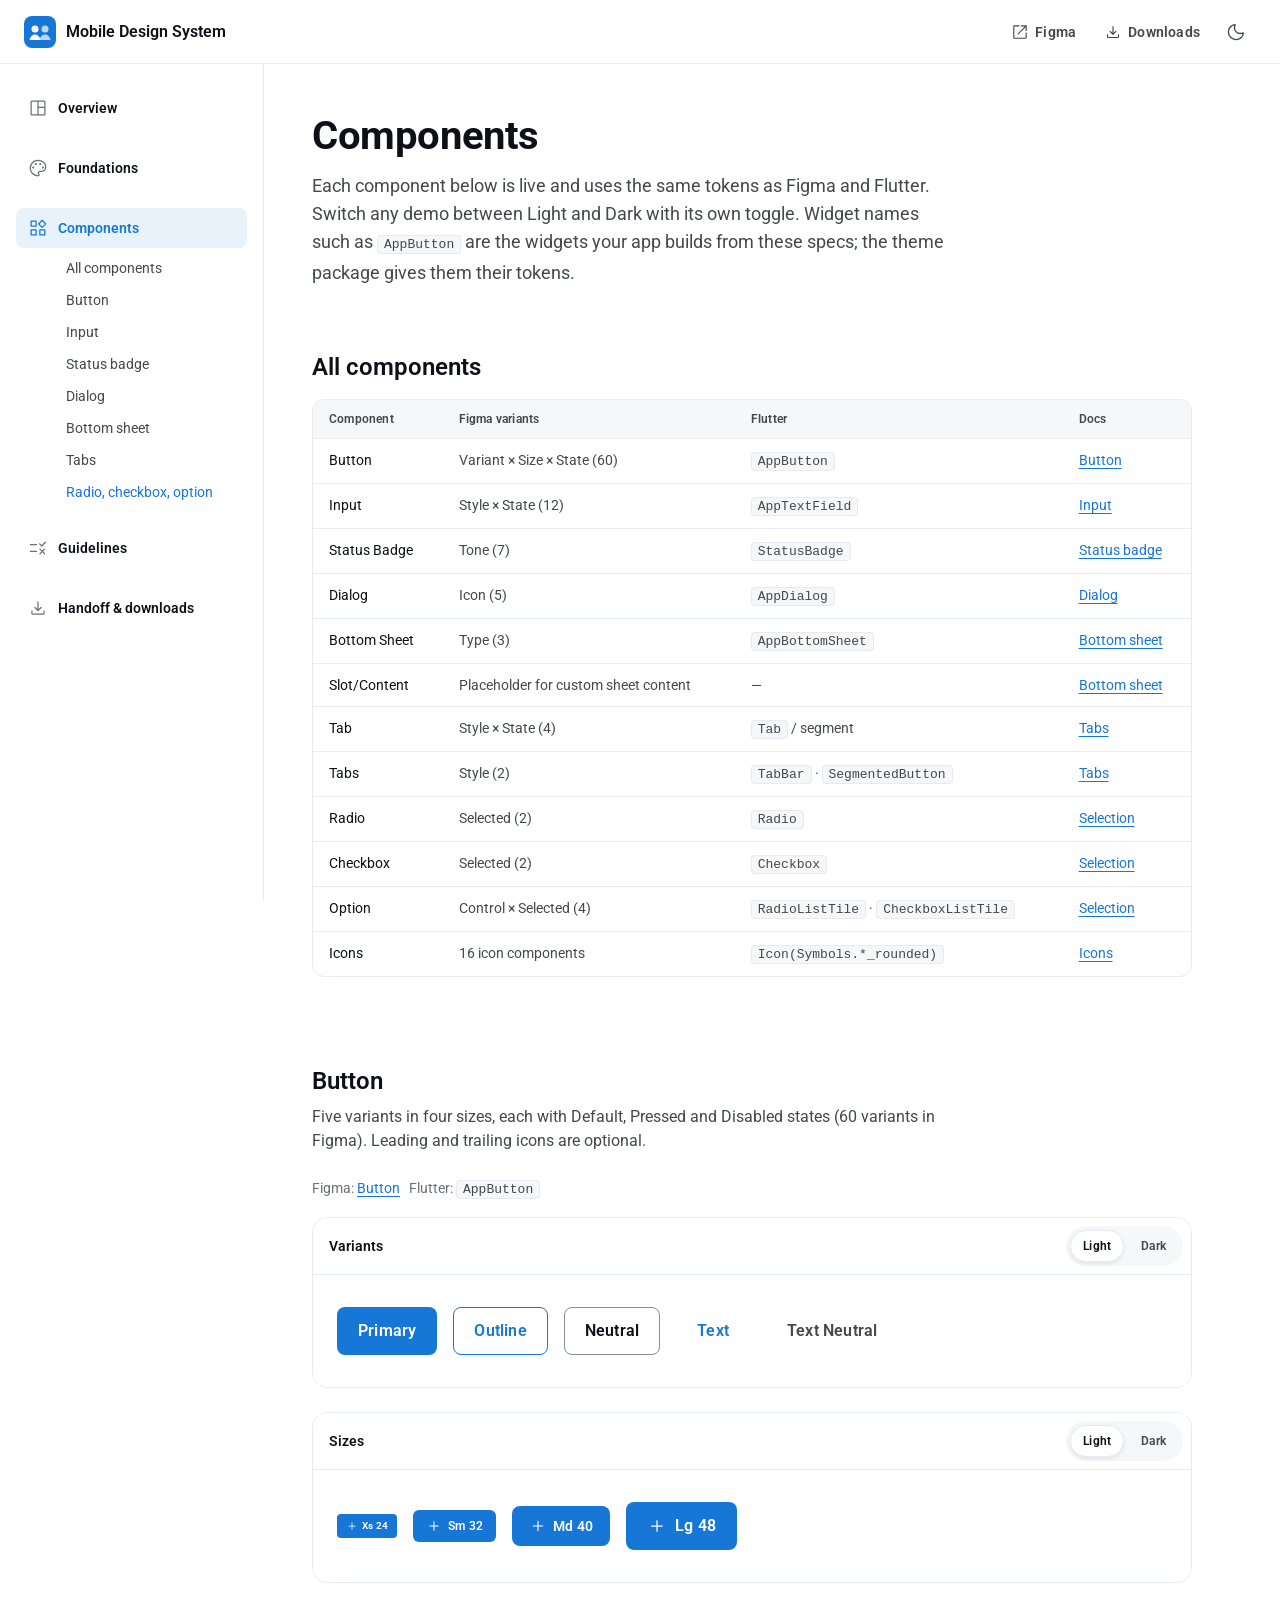
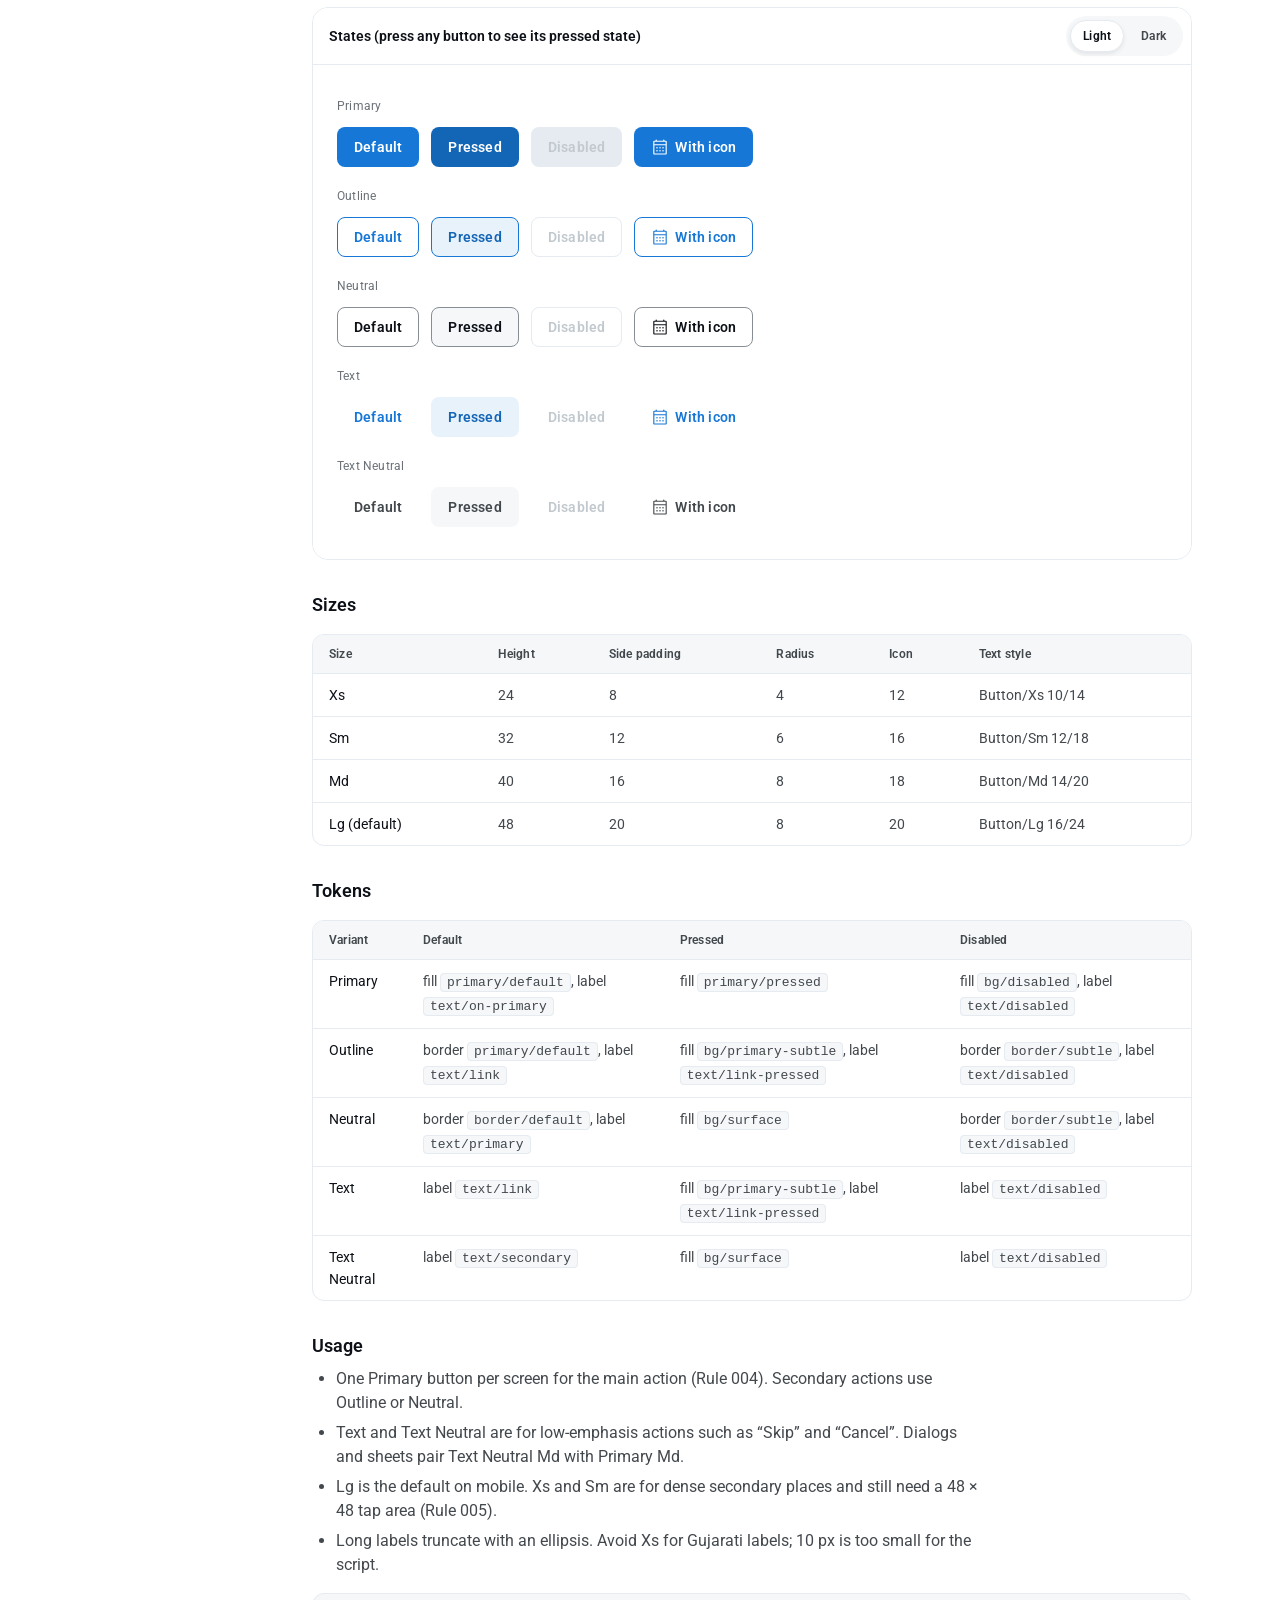
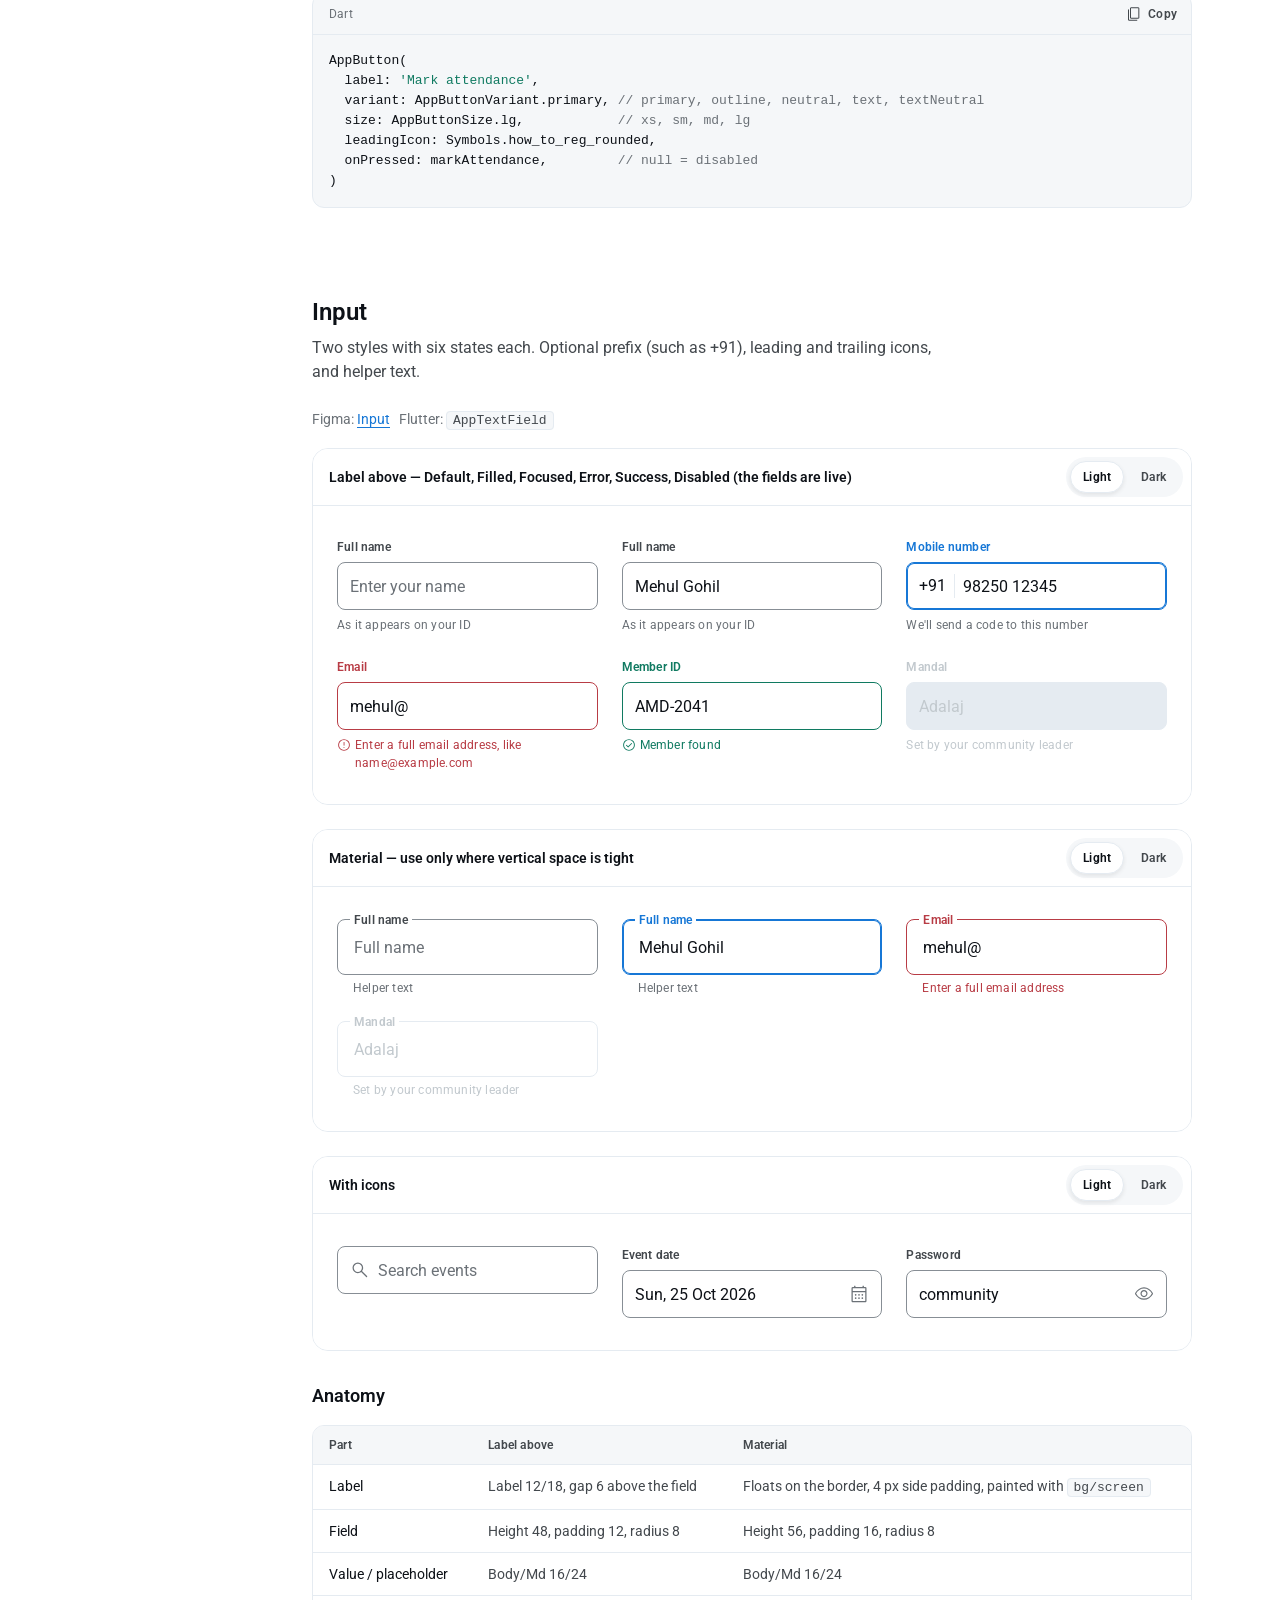
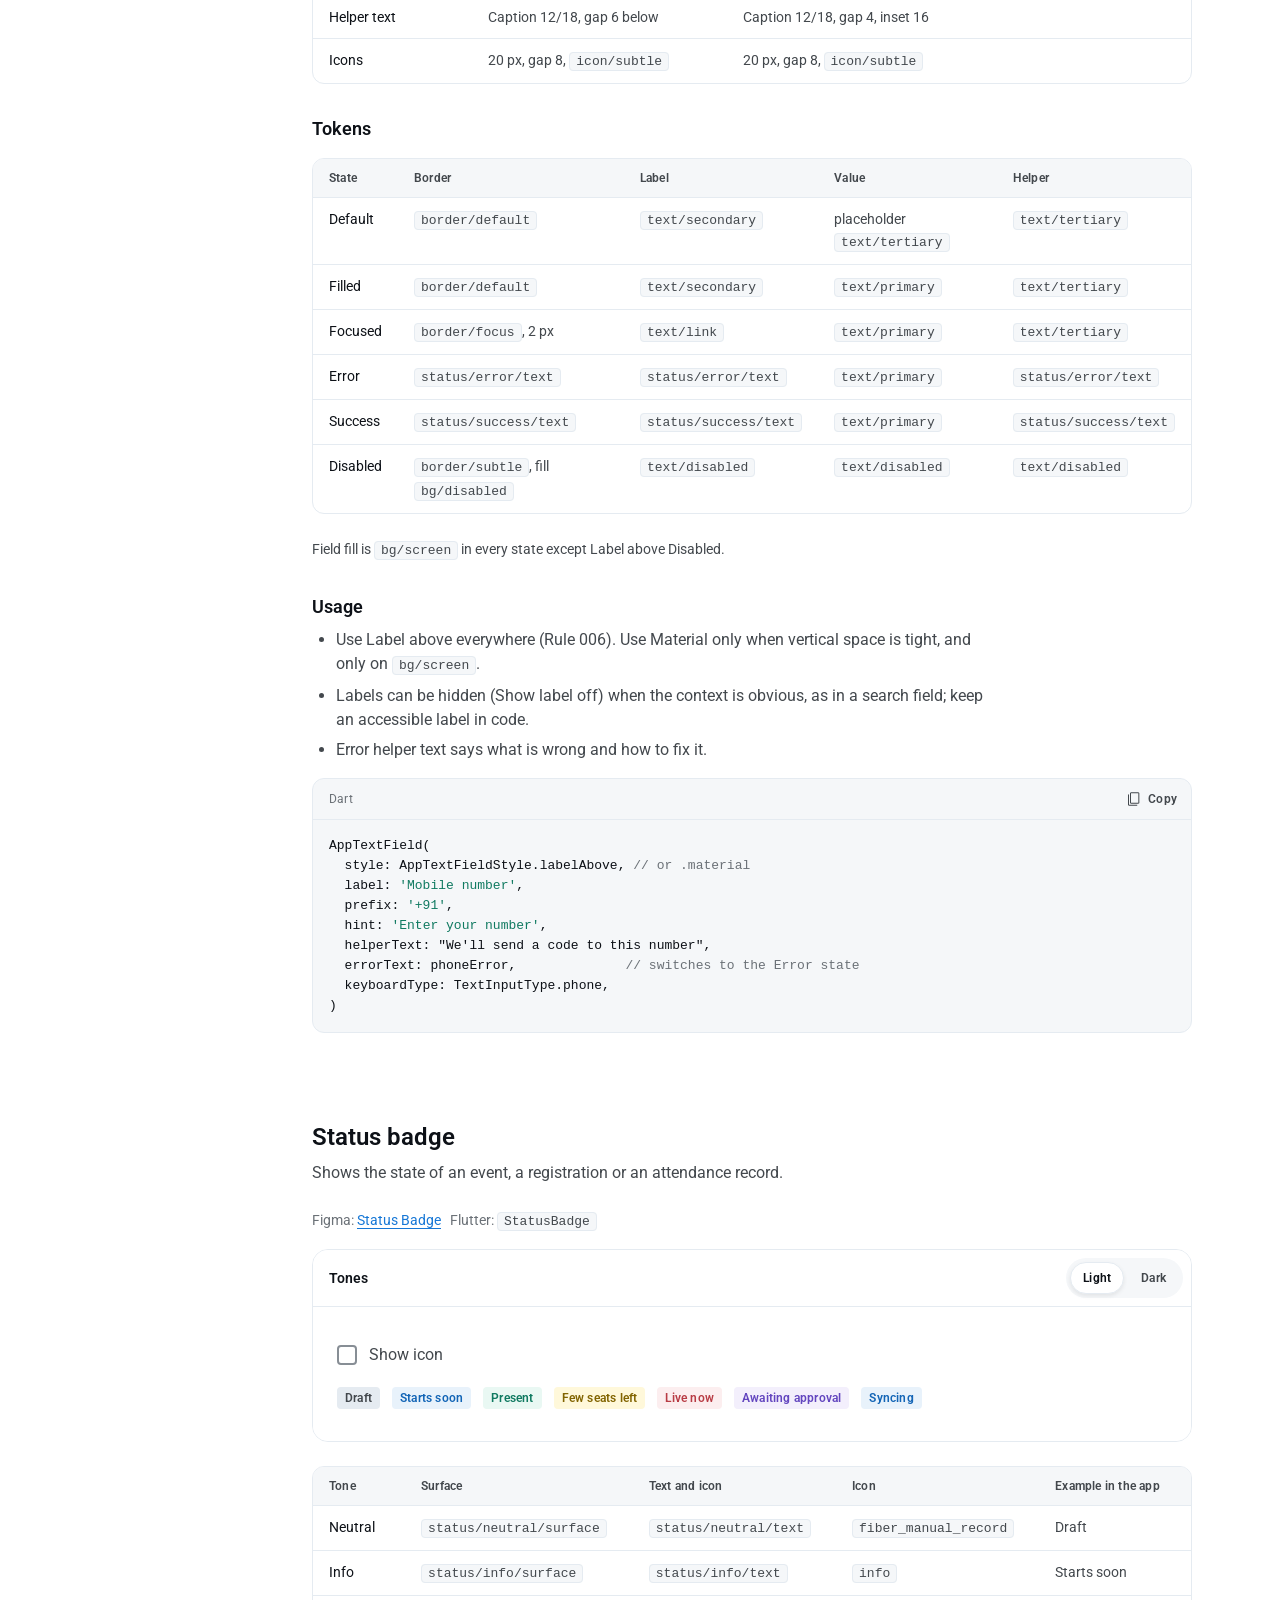
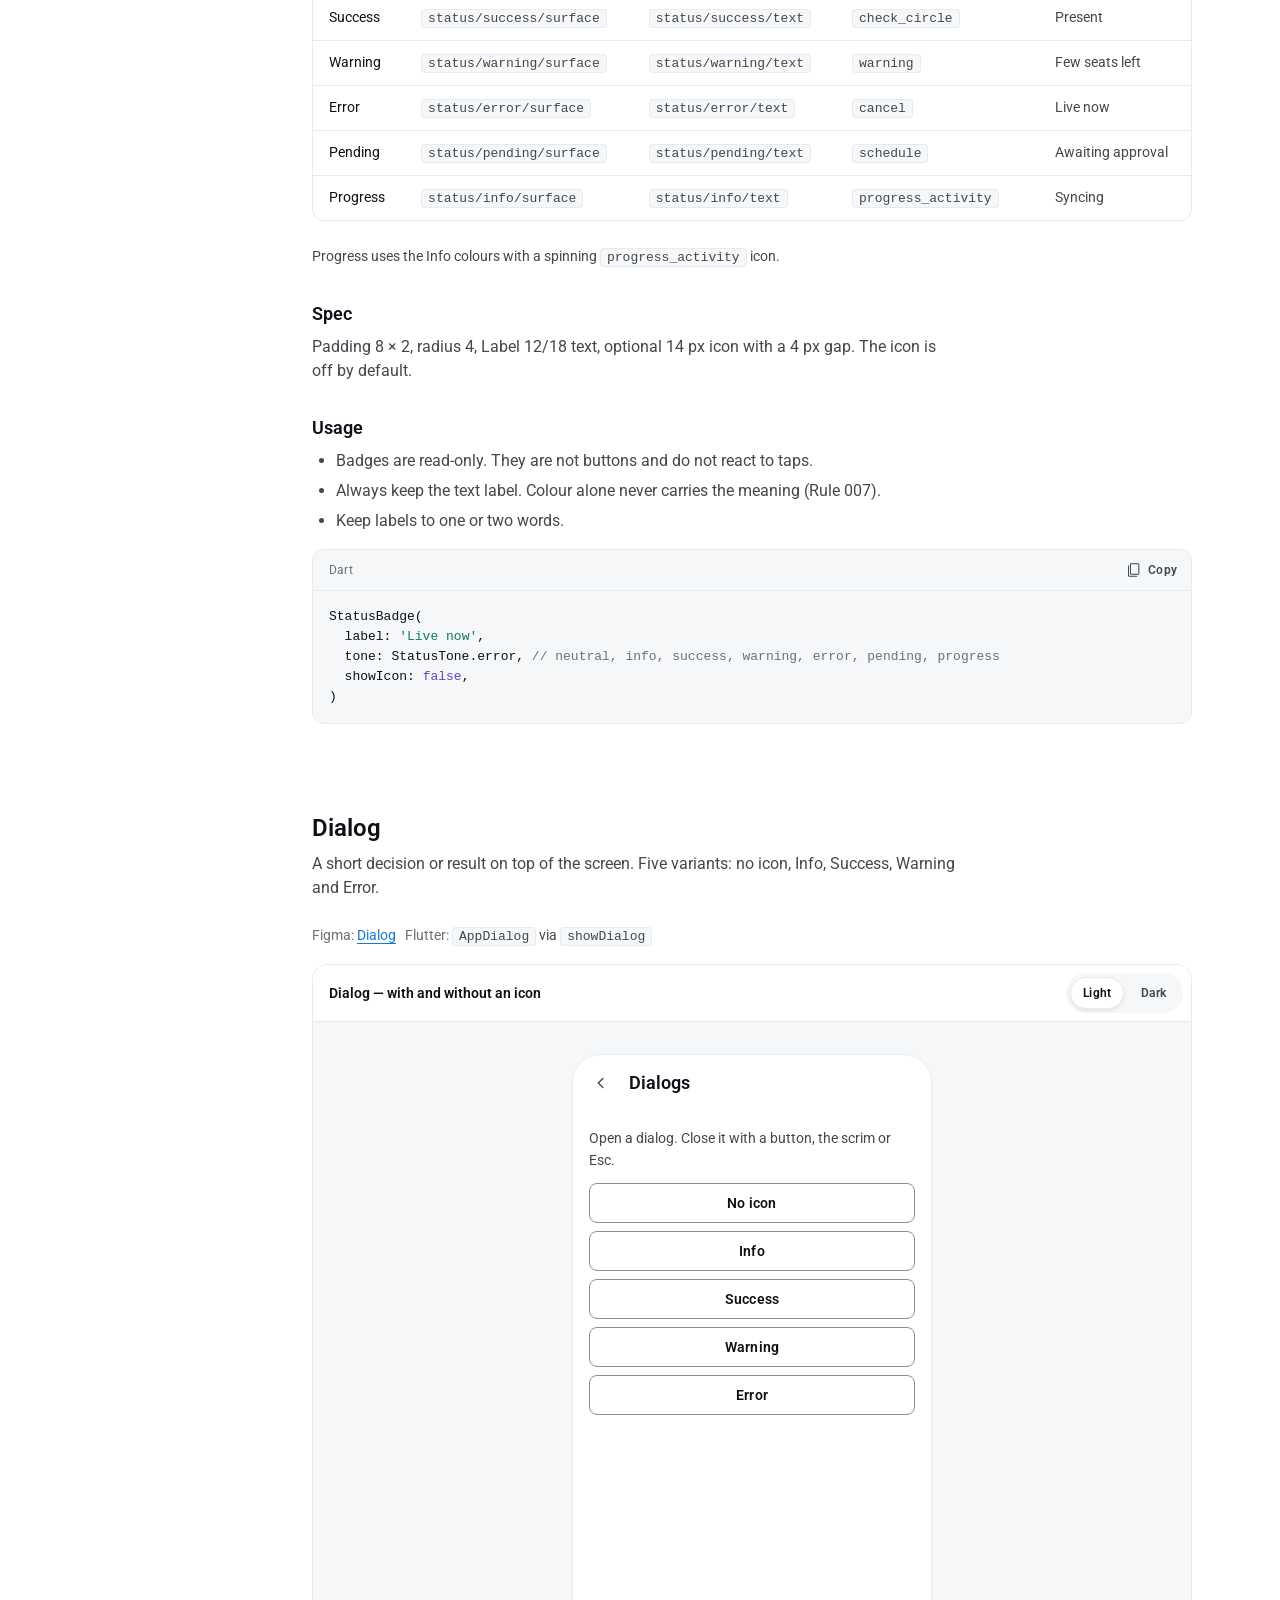
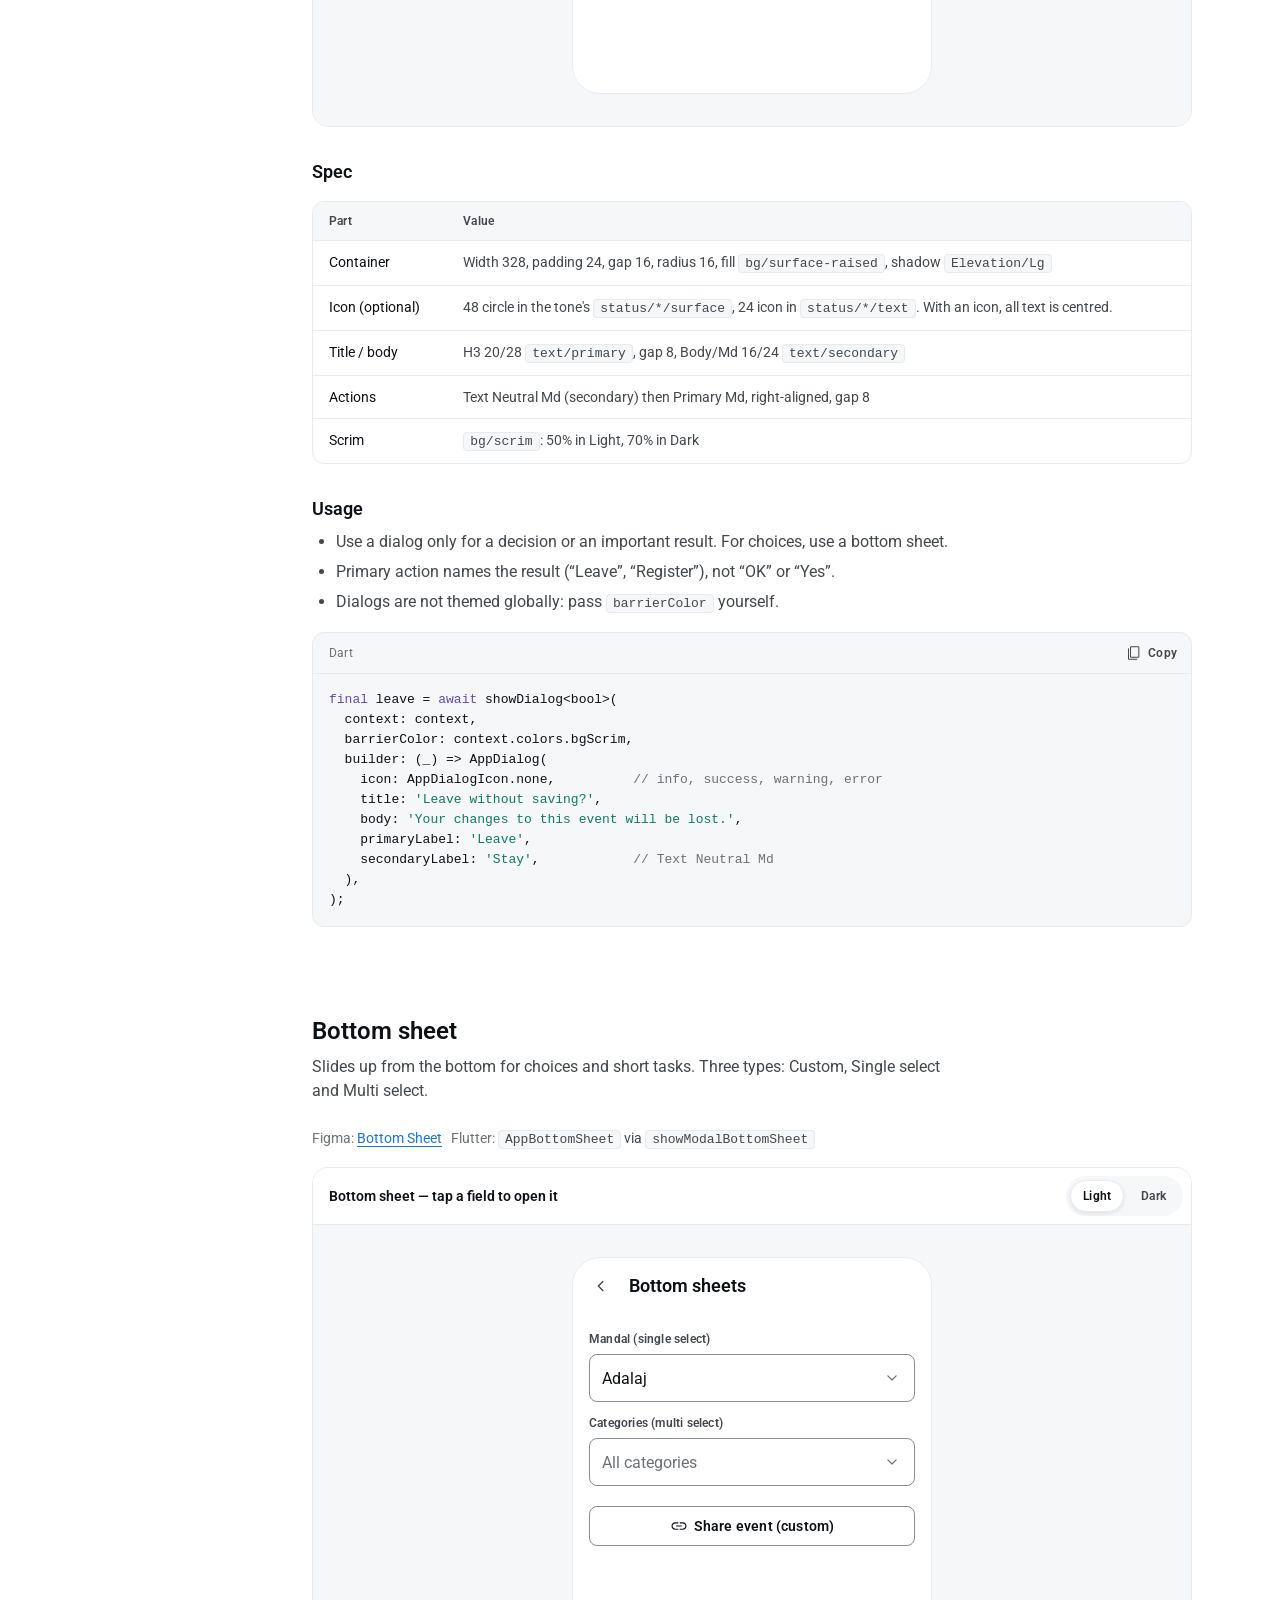
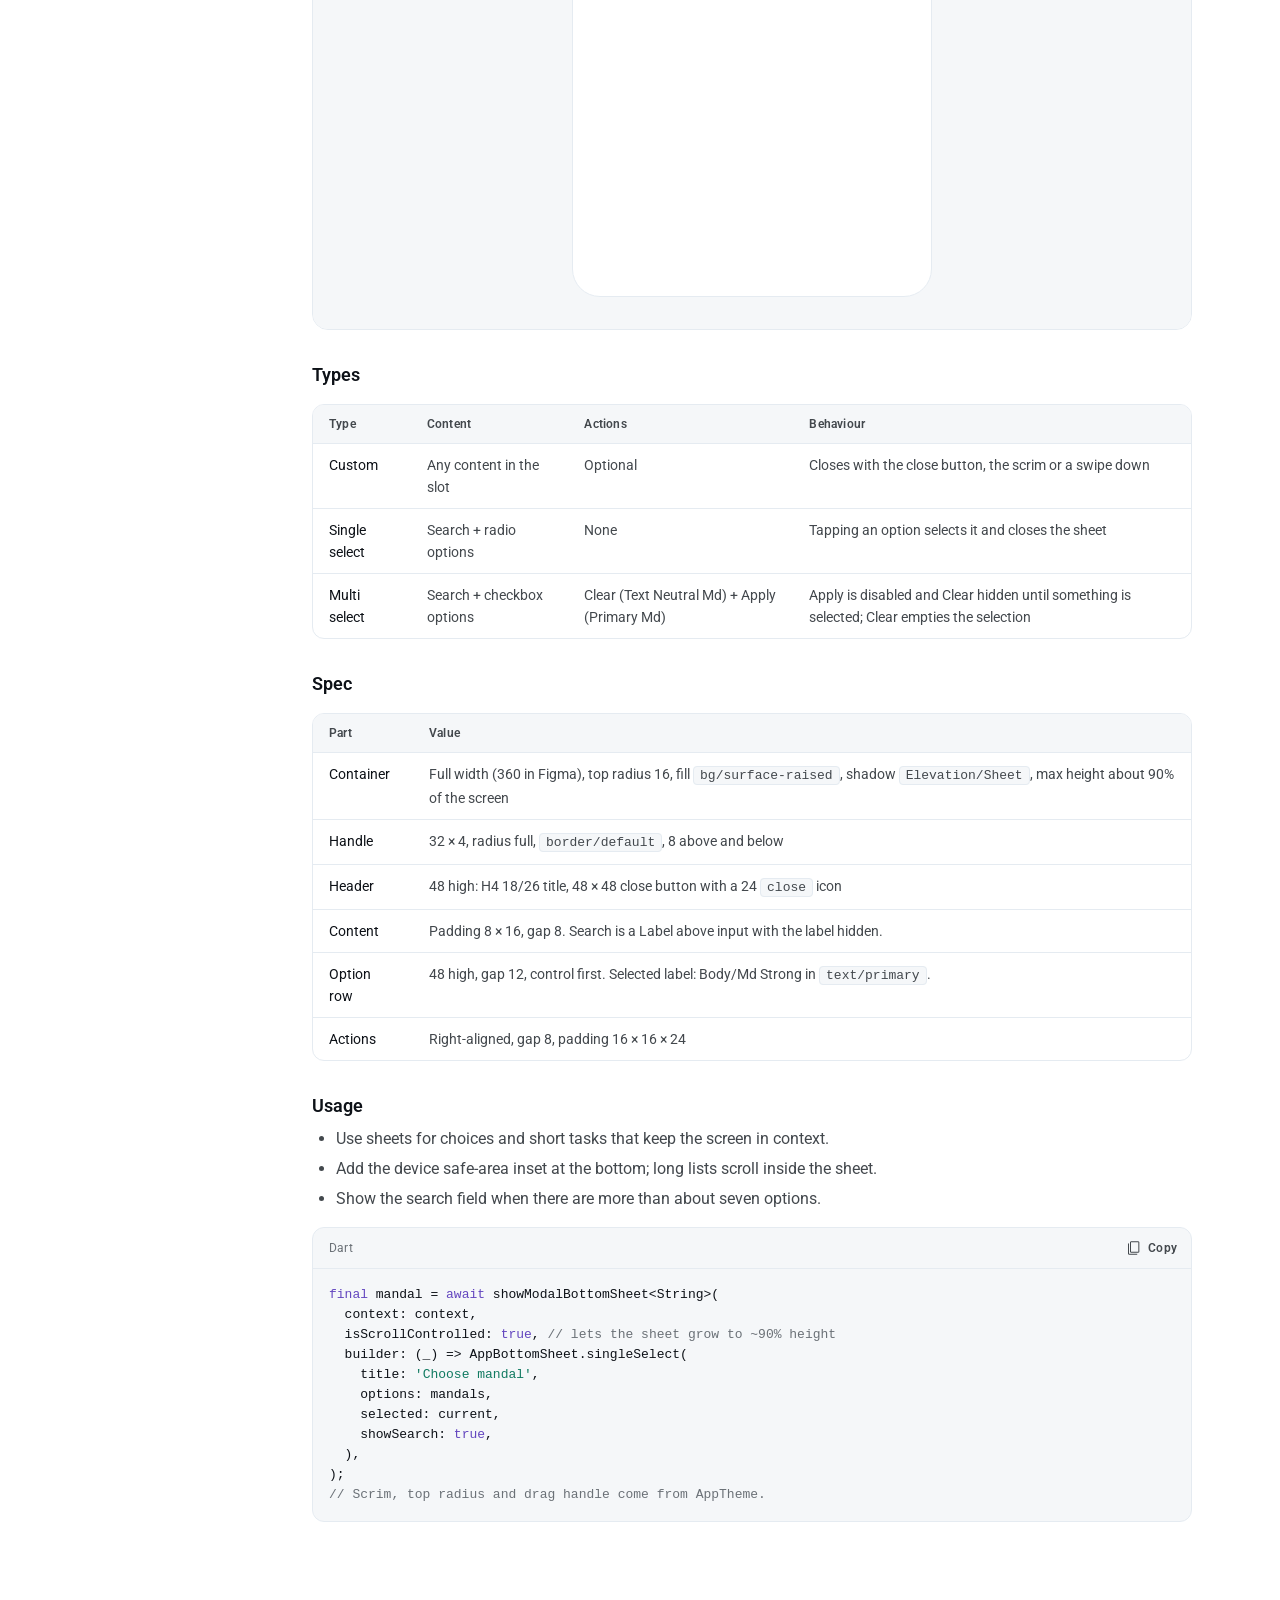
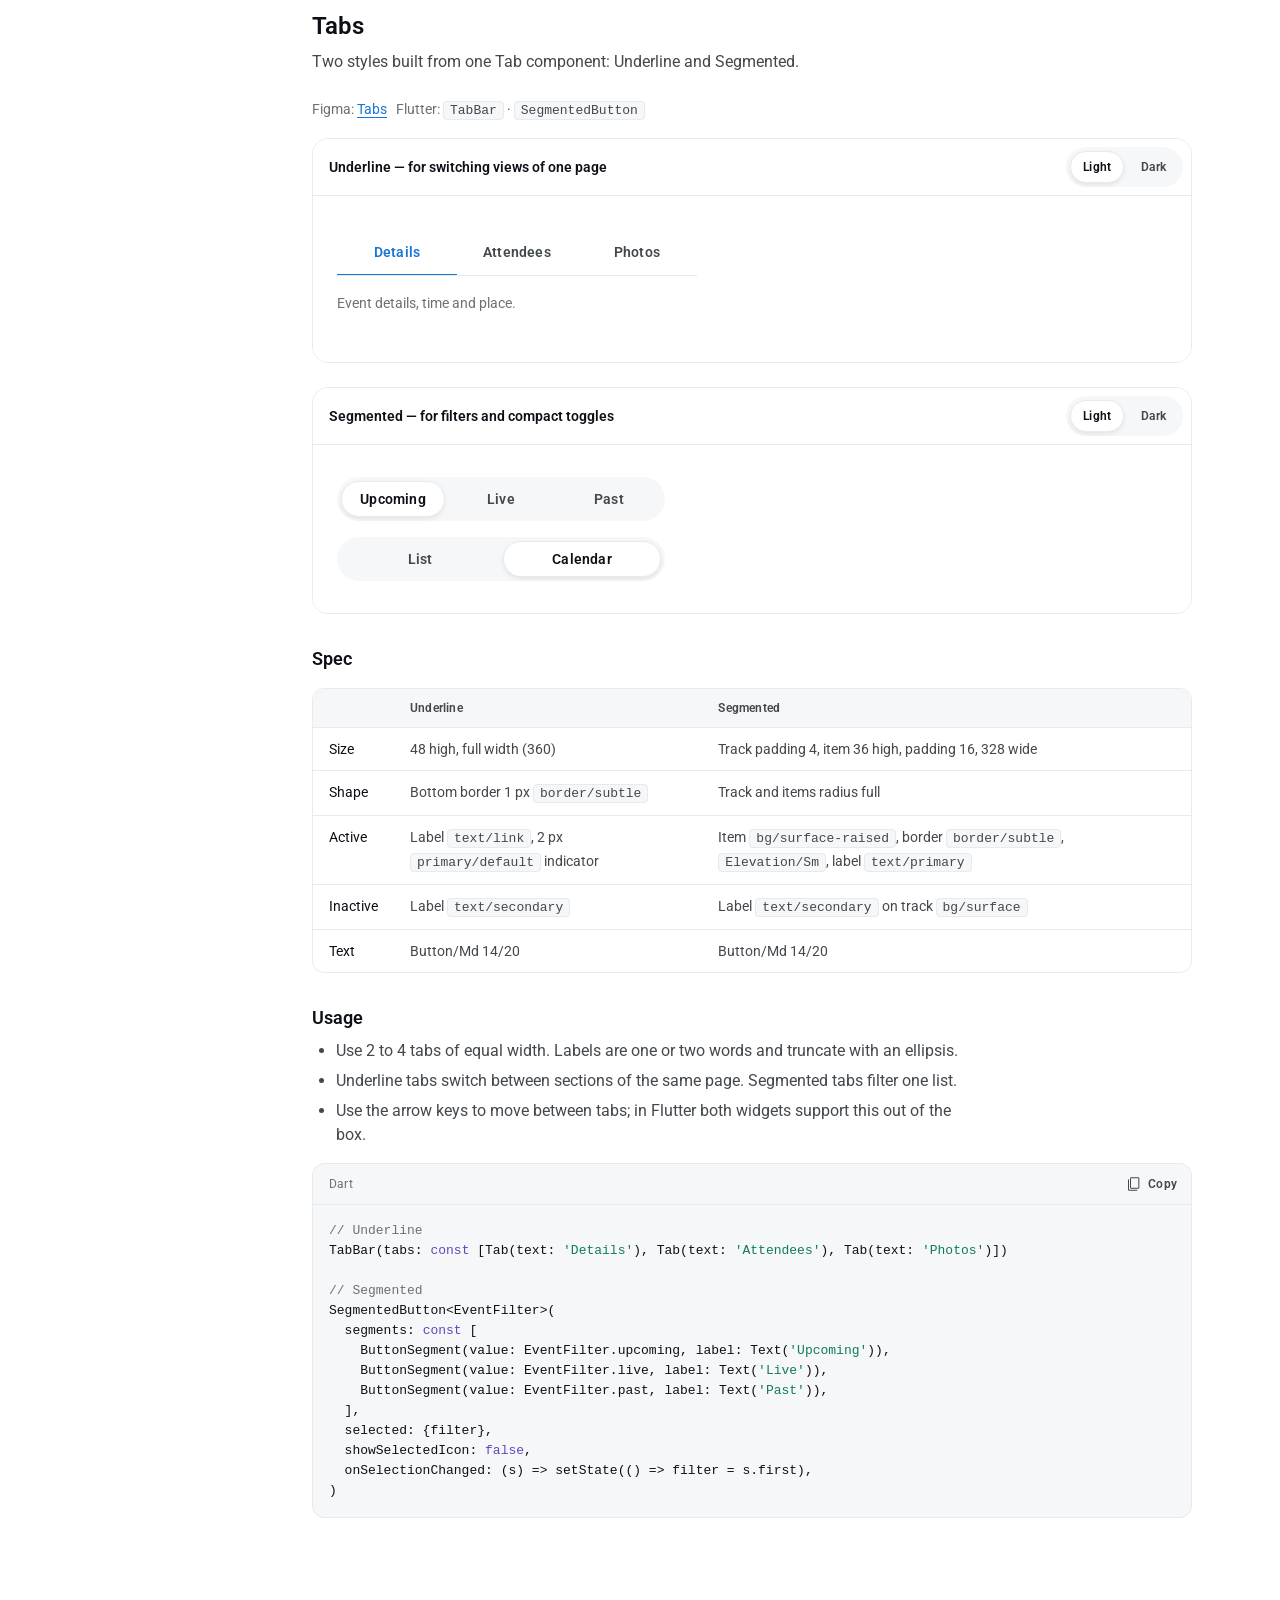
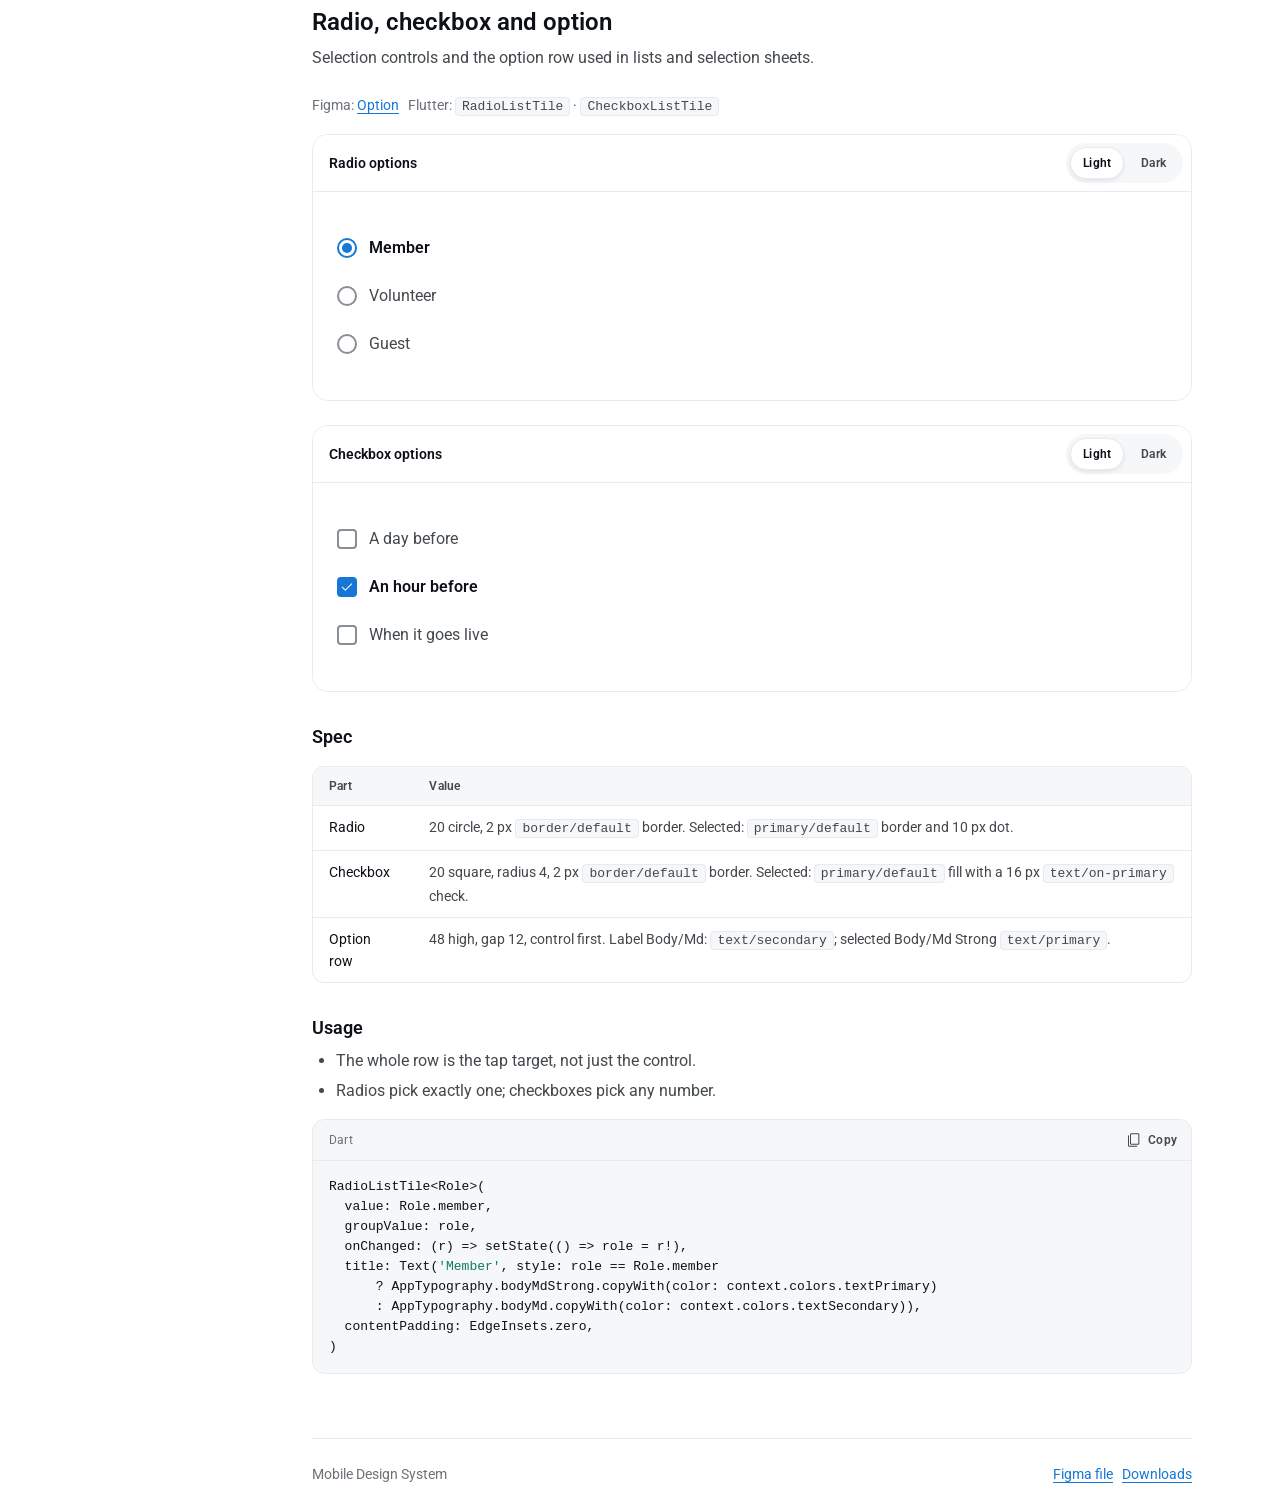
==== components.html @ 927e84a6 "Add design system site" ====
<!doctype html>
<html lang="en">
<head>
<meta charset="utf-8">
<meta name="viewport" content="width=device-width, initial-scale=1">
<title>Components · Mobile Design System</title>
<meta name="description" content="Live demos and specs for every component, with Flutter widget mapping.">
<meta name="theme-color" content="#FFFFFF" media="(prefers-color-scheme: light)">
<meta name="theme-color" content="#0D1117" media="(prefers-color-scheme: dark)">
<link rel="icon" href="assets/favicon.svg" type="image/svg+xml">
<link rel="stylesheet" href="assets/css/tokens.css">
<link rel="stylesheet" href="assets/css/site.css">
<script>(function(){var d=document.documentElement;try{var t=localStorage.getItem('ds-theme');if(t==='light'||t==='dark')d.setAttribute('data-theme',t);}catch(e){}var r=d.getAttribute('data-theme')||(window.matchMedia&&matchMedia('(prefers-color-scheme: dark)').matches?'dark':'light');d.setAttribute('data-theme-resolved',r);})();</script>
</head>
<body>
<a class="sr-only" href="#main">Skip to content</a>
<header class="topbar">
  <button class="icon-btn menu-btn" type="button" aria-label="Menu" aria-expanded="false" aria-controls="sidebar"><svg class="icon " viewBox="0 -960 960 960" aria-hidden="true" focusable="false"><path d="M150-240q-12.75 0-21.37-8.68-8.63-8.67-8.63-21.5 0-12.82 8.63-21.32 8.62-8.5 21.37-8.5h660q12.75 0 21.38 8.68 8.62 8.67 8.62 21.5 0 12.82-8.62 21.32-8.63 8.5-21.38 8.5H150Zm0-210q-12.75 0-21.37-8.68-8.63-8.67-8.63-21.5 0-12.82 8.63-21.32 8.62-8.5 21.37-8.5h660q12.75 0 21.38 8.68 8.62 8.67 8.62 21.5 0 12.82-8.62 21.32-8.63 8.5-21.38 8.5H150Zm0-210q-12.75 0-21.37-8.68-8.63-8.67-8.63-21.5 0-12.82 8.63-21.32 8.62-8.5 21.37-8.5h660q12.75 0 21.38 8.68 8.62 8.67 8.62 21.5 0 12.82-8.62 21.32-8.63 8.5-21.38 8.5H150Z"/></svg></button>
  <a class="brand" href="index.html"><svg class="brand-mark" viewBox="0 0 32 32" aria-hidden="true"><rect width="32" height="32" rx="8" fill="#1677D6"/><circle cx="11" cy="13" r="3.5" fill="#fff"/><circle cx="21" cy="13" r="3.5" fill="#fff" opacity=".7"/><path d="M5.5 24c.8-3.6 3-5.5 5.5-5.5s4.7 1.9 5.5 5.5z" fill="#fff"/><path d="M15.5 24c.8-3.6 3-5.5 5.5-5.5s4.7 1.9 5.5 5.5z" fill="#fff" opacity=".7"/></svg><span class="brand-name">Mobile Design System</span></a>
  <nav class="topbar-links" aria-label="Quick links">
    <a class="hide-sm" href="https://www.figma.com/design/JTvfvW2ahlDmuKujonnoyb/Mobile-Design-System" target="_blank" rel="noopener"><svg class="icon " viewBox="0 -960 960 960" aria-hidden="true" focusable="false"><path d="M180-120q-24 0-42-18t-18-42v-600q0-24 18-42t42-18h249q12.75 0 21.38 8.68 8.62 8.67 8.62 21.5 0 12.82-8.62 21.32-8.63 8.5-21.38 8.5H180v600h600v-249q0-12.75 8.68-21.38 8.67-8.62 21.5-8.62 12.82 0 21.32 8.62 8.5 8.63 8.5 21.38v249q0 24-18 42t-42 18H180Zm600-617L403-360q-9 9-21 8.5t-21-9.5q-9-9-9-21t9-21l377-377H549q-12.75 0-21.37-8.68-8.63-8.67-8.63-21.5 0-12.82 8.63-21.32 8.62-8.5 21.37-8.5h261q12.75 0 21.38 8.62Q840-822.75 840-810v261q0 12.75-8.68 21.37-8.67 8.63-21.5 8.63-12.82 0-21.32-8.63-8.5-8.62-8.5-21.37v-188Z"/></svg><span>Figma</span></a>
    <a href="handoff.html#downloads"><svg class="icon " viewBox="0 -960 960 960" aria-hidden="true" focusable="false"><path d="M469-327q-5-2-10-7L308-485q-9-9.27-8.5-21.64.5-12.36 9.11-21.36 9.39-9 21.89-9t21.5 9l98 99v-341q0-12.75 8.68-21.38 8.67-8.62 21.5-8.62 12.82 0 21.32 8.62 8.5 8.63 8.5 21.38v341l99-99q8.8-9 20.9-8.5 12.1.5 21.49 9.5 8.61 9 8.61 21.5t-9 21.5L501-334q-5 5-10.13 7-5.14 2-11 2-5.87 0-10.87-2ZM220-160q-24 0-42-18t-18-42v-113q0-12.75 8.68-21.38 8.67-8.62 21.5-8.62 12.82 0 21.32 8.62 8.5 8.63 8.5 21.38v113h520v-113q0-12.75 8.68-21.38 8.67-8.62 21.5-8.62 12.82 0 21.32 8.62 8.5 8.63 8.5 21.38v113q0 24-18 42t-42 18H220Z"/></svg><span>Downloads</span></a>
    <button class="icon-btn theme-btn" type="button" aria-label="Switch between light and dark"><svg class="icon when-light" viewBox="0 -960 960 960" aria-hidden="true" focusable="false"><path d="M480-120q-150 0-255-105T120-480q0-135 79.5-229T408-830q20-5 34-1t22 15q8 10 7.5 25t-8.5 35q-9 23-14 47t-5 49q0 90 63 153t153 63q25 0 48.5-4.5T754-461q22-8 38-7t26 9q10 8 13 23t-2 36q-27 121-121 200.5T480-120Zm0-60q109 0 190-67.5T771-406q-25 11-53.5 16.5T660-384q-115 0-195.5-80.5T384-660q0-24 5-51.5t18-62.5q-98 27-162.5 109.5T180-480q0 125 87.5 212.5T480-180Zm-4-297Z"/></svg><svg class="icon when-dark" viewBox="0 -960 960 960" aria-hidden="true" focusable="false"><path d="M579-380.76q41-40.77 41-99Q620-538 579.24-579q-40.77-41-99-41Q422-620 381-579.24q-41 40.77-41 99Q340-422 380.76-381q40.77 41 99 41Q538-340 579-380.76ZM338.5-338.5Q280-397 280-480t58.5-141.5Q397-680 480-680t141.5 58.5Q680-563 680-480t-58.5 141.5Q563-280 480-280t-141.5-58.5ZM70-450q-12.75 0-21.37-8.68-8.63-8.67-8.63-21.5 0-12.82 8.63-21.32Q57.25-510 70-510h100q12.75 0 21.38 8.68 8.62 8.67 8.62 21.5 0 12.82-8.62 21.32-8.63 8.5-21.38 8.5H70Zm720 0q-12.75 0-21.37-8.68-8.63-8.67-8.63-21.5 0-12.82 8.63-21.32 8.62-8.5 21.37-8.5h100q12.75 0 21.38 8.68 8.62 8.67 8.62 21.5 0 12.82-8.62 21.32-8.63 8.5-21.38 8.5H790ZM458.5-768.63Q450-777.25 450-790v-100q0-12.75 8.68-21.38 8.67-8.62 21.5-8.62 12.82 0 21.32 8.62 8.5 8.63 8.5 21.38v100q0 12.75-8.68 21.37-8.67 8.63-21.5 8.63-12.82 0-21.32-8.63Zm0 720Q450-57.25 450-70v-100q0-12.75 8.68-21.38 8.67-8.62 21.5-8.62 12.82 0 21.32 8.62 8.5 8.63 8.5 21.38v100q0 12.75-8.68 21.37-8.67 8.63-21.5 8.63-12.82 0-21.32-8.63ZM240-678l-57-56q-9-9-8.63-21.6.37-12.61 8.53-21.5 8.89-8.9 21.5-8.9 12.6 0 21.6 9l56 57q8 9 8 21t-8 20.5q-8 8.5-20.5 8.5t-21.5-8Zm494 495-56-57q-8-9-8-21.38 0-12.37 8.5-20.62 8.5-9 20.5-9t21 9l57 56q9 9 8.63 21.6-.37 12.61-8.53 21.5-8.89 8.9-21.5 8.9-12.6 0-21.6-9Zm-56-495q-9-9-9-21t9-21l56-57q9-9 21.6-8.63 12.61.37 21.5 8.53 8.9 8.89 8.9 21.5 0 12.6-9 21.6l-57 56q-8 8-20.36 8-12.37 0-21.64-8ZM182.9-182.9q-8.9-8.89-8.9-21.5 0-12.6 9-21.6l57-56q8.8-9 20.9-9 12.1 0 20.71 9 9.39 9 9.39 21t-9 21l-56 57q-9 9-21.6 8.63-12.61-.37-21.5-8.53ZM480-480Z"/></svg></button>
  </nav>
</header>
<div class="nav-scrim"></div>
<div class="layout">
  <aside class="sidebar" id="sidebar"><nav aria-label="Pages"><div class="nav-group"><a class="nav-page" href="index.html"><svg class="icon " viewBox="0 -960 960 960" aria-hidden="true" focusable="false"><path d="M180-120q-24 0-42-18t-18-42v-600q0-24 18-42t42-18h600q24 0 42 18t18 42v600q0 24-18 42t-42 18H180Zm0-60h270v-600H180v600Zm330 0h270v-301H510v301Zm0-361h270v-239H510v239Z"/></svg>Overview</a></div><div class="nav-group"><a class="nav-page" href="foundations.html"><svg class="icon " viewBox="0 -960 960 960" aria-hidden="true" focusable="false"><path d="M480-80q-82 0-155-31.5t-127.5-86Q143-252 111.5-325T80-480q0-85 32-158t87.5-127q55.5-54 130-84.5T489-880q79 0 150 26.5T763.5-780q53.5 47 85 111.5T880-527q0 108-63 170.5T650-294h-75q-18 0-31 14t-13 31q0 27 14.5 46t14.5 44q0 38-21 58.5T480-80Zm0-400Zm-198 11q15-15 15-35t-15-35q-15-15-35-15t-35 15q-15 15-15 35t15 35q15 15 35 15t35-15Zm126-170q15-15 15-35t-15-35q-15-15-35-15t-35 15q-15 15-15 35t15 35q15 15 35 15t35-15Zm214 0q15-15 15-35t-15-35q-15-15-35-15t-35 15q-15 15-15 35t15 35q15 15 35 15t35-15Zm131 170q15-15 15-35t-15-35q-15-15-35-15t-35 15q-15 15-15 35t15 35q15 15 35 15t35-15ZM480-140q11 0 15.5-4.5T500-159q0-14-14.5-26T471-238q0-46 30-81t76-35h73q76 0 123-44.5T820-527q0-132-100-212.5T489-820q-146 0-247.5 98.5T140-480q0 141 99.5 240.5T480-140Z"/></svg>Foundations</a></div><div class="nav-group"><a class="nav-page" href="components.html" aria-current="page"><svg class="icon " viewBox="0 -960 960 960" aria-hidden="true" focusable="false"><path d="M658-487 487-658q-5-5-7-10.13-2-5.14-2-11 0-5.87 2-10.87 2-5 7-10l171-171q5-5 10.13-7 5.14-2 11-2 5.87 0 10.87 2 5 2 10 7l171 171q5 5 7 10.13 2 5.14 2 11 0 5.87-2 10.87-2 5-7 10L700-487q-5 5-10.13 7-5.14 2-11 2-5.87 0-10.87-2-5-2-10-7Zm-538-81v-241q0-12.75 8.63-21.38Q137.25-839 150-839h241q12.75 0 21.38 8.62Q421-821.75 421-809v241q0 12.75-8.62 21.37Q403.75-538 391-538H150q-12.75 0-21.37-8.63Q120-555.25 120-568Zm418 418v-241q0-12.75 8.63-21.38Q555.25-421 568-421h241q12.75 0 21.38 8.62Q839-403.75 839-391v241q0 12.75-8.62 21.37Q821.75-120 809-120H568q-12.75 0-21.37-8.63Q538-137.25 538-150Zm-418 0v-241q0-12.75 8.63-21.38Q137.25-421 150-421h241q12.75 0 21.38 8.62Q421-403.75 421-391v241q0 12.75-8.62 21.37Q403.75-120 391-120H150q-12.75 0-21.37-8.63Q120-137.25 120-150Zm60-448h181v-181H180v181Zm502 51 129-129-129-129-129 129 129 129Zm-84 367h181v-181H598v181Zm-418 0h181v-181H180v181Zm181-418Zm192-78ZM361-361Zm237 0Z"/></svg>Components</a><ul class="nav-sub"><li><a href="#inventory">All components</a></li><li><a href="#button">Button</a></li><li><a href="#input">Input</a></li><li><a href="#badge">Status badge</a></li><li><a href="#dialog">Dialog</a></li><li><a href="#sheet">Bottom sheet</a></li><li><a href="#tabs">Tabs</a></li><li><a href="#selection">Radio, checkbox, option</a></li></ul></div><div class="nav-group"><a class="nav-page" href="guidelines.html"><svg class="icon " viewBox="0 -960 960 960" aria-hidden="true" focusable="false"><path d="m687-271-90 90q-9 9-21 9t-21-9q-9-9-9-21t9-21l90-90-90-90q-9-9-9-21t9-21q9-9 21-9t21 9l90 90 90-90q9-9 21-9t21 9q9 9 9 21t-9 21l-90 90 90 90q9 9 9 21t-9 21q-9 9-21 9t-21-9l-90-90Zm-28-348 158-158q9-9 21-8.5t21 9.5q9 9 9 21t-9 21L680-555q-9 9-21 9t-21-9L538-655q-9-9-9-21t9-21q9-9 21-8.5t21 8.5l79 78ZM110-350h300q13 0 21.5 8.5T440-320q0 13-8.5 21.5T410-290H110q-13 0-21.5-8.5T80-320q0-13 8.5-21.5T110-350Zm0-320h300q13 0 21.5 8.5T440-640q0 13-8.5 21.5T410-610H110q-13 0-21.5-8.5T80-640q0-13 8.5-21.5T110-670Z"/></svg>Guidelines</a></div><div class="nav-group"><a class="nav-page" href="handoff.html"><svg class="icon " viewBox="0 -960 960 960" aria-hidden="true" focusable="false"><path d="M469-327q-5-2-10-7L308-485q-9-9.27-8.5-21.64.5-12.36 9.11-21.36 9.39-9 21.89-9t21.5 9l98 99v-341q0-12.75 8.68-21.38 8.67-8.62 21.5-8.62 12.82 0 21.32 8.62 8.5 8.63 8.5 21.38v341l99-99q8.8-9 20.9-8.5 12.1.5 21.49 9.5 8.61 9 8.61 21.5t-9 21.5L501-334q-5 5-10.13 7-5.14 2-11 2-5.87 0-10.87-2ZM220-160q-24 0-42-18t-18-42v-113q0-12.75 8.68-21.38 8.67-8.62 21.5-8.62 12.82 0 21.32 8.62 8.5 8.63 8.5 21.38v113h520v-113q0-12.75 8.68-21.38 8.67-8.62 21.5-8.62 12.82 0 21.32 8.62 8.5 8.63 8.5 21.38v113q0 24-18 42t-42 18H220Z"/></svg>Handoff &amp; downloads</a></div></nav></aside>
  <main class="content" id="main"><div class="page">
<h1 class="page-title">Components</h1><p class="lede">Each component below is live and uses the same tokens as Figma and Flutter. Switch any demo between Light and Dark with its own toggle. Widget names such as <code>AppButton</code> are the widgets your app builds from these specs; the theme package gives them their tokens.</p><section class="section" id="inventory"><h2>All components</h2><div class="table-wrap"><table class=""><thead><tr><th scope="col">Component</th><th scope="col">Figma variants</th><th scope="col">Flutter</th><th scope="col">Docs</th></tr></thead><tbody><tr><td>Button</td><td>Variant × Size × State (60)</td><td><code>AppButton</code></td><td><a href="#button">Button</a></td></tr><tr><td>Input</td><td>Style × State (12)</td><td><code>AppTextField</code></td><td><a href="#input">Input</a></td></tr><tr><td>Status Badge</td><td>Tone (7)</td><td><code>StatusBadge</code></td><td><a href="#badge">Status badge</a></td></tr><tr><td>Dialog</td><td>Icon (5)</td><td><code>AppDialog</code></td><td><a href="#dialog">Dialog</a></td></tr><tr><td>Bottom Sheet</td><td>Type (3)</td><td><code>AppBottomSheet</code></td><td><a href="#sheet">Bottom sheet</a></td></tr><tr><td>Slot/Content</td><td>Placeholder for custom sheet content</td><td>—</td><td><a href="#sheet">Bottom sheet</a></td></tr><tr><td>Tab</td><td>Style × State (4)</td><td><code>Tab</code> / segment</td><td><a href="#tabs">Tabs</a></td></tr><tr><td>Tabs</td><td>Style (2)</td><td><code>TabBar</code> · <code>SegmentedButton</code></td><td><a href="#tabs">Tabs</a></td></tr><tr><td>Radio</td><td>Selected (2)</td><td><code>Radio</code></td><td><a href="#selection">Selection</a></td></tr><tr><td>Checkbox</td><td>Selected (2)</td><td><code>Checkbox</code></td><td><a href="#selection">Selection</a></td></tr><tr><td>Option</td><td>Control × Selected (4)</td><td><code>RadioListTile</code> · <code>CheckboxListTile</code></td><td><a href="#selection">Selection</a></td></tr><tr><td>Icons</td><td>16 icon components</td><td><code>Icon(Symbols.*_rounded)</code></td><td><a href="foundations.html#icons">Icons</a></td></tr></tbody></table></div></section><section class="section" id="button"><h2>Button</h2><p class="section-intro">Five variants in four sizes, each with Default, Pressed and Disabled states (60 variants in Figma). Leading and trailing icons are optional.</p><p class="small"><span class="muted">Figma:</span> <a href="https://www.figma.com/design/JTvfvW2ahlDmuKujonnoyb/Mobile-Design-System?node-id=7-442" target="_blank" rel="noopener">Button</a> &nbsp; <span class="muted">Flutter:</span> <code>AppButton</code></p><div class="demo"><div class="demo-head"><span class="demo-title">Variants</span><div class="c-seg is-auto is-compact mode-switch" role="tablist" aria-label="Preview mode"><button class="c-seg-item" type="button" role="tab" data-mode="light" aria-selected="true">Light</button><button class="c-seg-item" type="button" role="tab" data-mode="dark" aria-selected="false">Dark</button></div></div><div class="demo-body "><button class="c-btn c-btn--primary " type="button"><span>Primary</span></button><button class="c-btn c-btn--outline " type="button"><span>Outline</span></button><button class="c-btn c-btn--neutral " type="button"><span>Neutral</span></button><button class="c-btn c-btn--text " type="button"><span>Text</span></button><button class="c-btn c-btn--text-neutral " type="button"><span>Text Neutral</span></button></div></div><div class="demo"><div class="demo-head"><span class="demo-title">Sizes</span><div class="c-seg is-auto is-compact mode-switch" role="tablist" aria-label="Preview mode"><button class="c-seg-item" type="button" role="tab" data-mode="light" aria-selected="true">Light</button><button class="c-seg-item" type="button" role="tab" data-mode="dark" aria-selected="false">Dark</button></div></div><div class="demo-body "><button class="c-btn c-btn--primary c-btn--xs " type="button"><svg class="icon " viewBox="0 -960 960 960" aria-hidden="true" focusable="false"><path d="M450-450H230q-12.75 0-21.37-8.68-8.63-8.67-8.63-21.5 0-12.82 8.63-21.32 8.62-8.5 21.37-8.5h220v-220q0-12.75 8.68-21.38 8.67-8.62 21.5-8.62 12.82 0 21.32 8.62 8.5 8.63 8.5 21.38v220h220q12.75 0 21.38 8.68 8.62 8.67 8.62 21.5 0 12.82-8.62 21.32-8.63 8.5-21.38 8.5H510v220q0 12.75-8.68 21.37-8.67 8.63-21.5 8.63-12.82 0-21.32-8.63-8.5-8.62-8.5-21.37v-220Z"/></svg><span>Xs 24</span></button><button class="c-btn c-btn--primary c-btn--sm " type="button"><svg class="icon " viewBox="0 -960 960 960" aria-hidden="true" focusable="false"><path d="M450-450H230q-12.75 0-21.37-8.68-8.63-8.67-8.63-21.5 0-12.82 8.63-21.32 8.62-8.5 21.37-8.5h220v-220q0-12.75 8.68-21.38 8.67-8.62 21.5-8.62 12.82 0 21.32 8.62 8.5 8.63 8.5 21.38v220h220q12.75 0 21.38 8.68 8.62 8.67 8.62 21.5 0 12.82-8.62 21.32-8.63 8.5-21.38 8.5H510v220q0 12.75-8.68 21.37-8.67 8.63-21.5 8.63-12.82 0-21.32-8.63-8.5-8.62-8.5-21.37v-220Z"/></svg><span>Sm 32</span></button><button class="c-btn c-btn--primary c-btn--md " type="button"><svg class="icon " viewBox="0 -960 960 960" aria-hidden="true" focusable="false"><path d="M450-450H230q-12.75 0-21.37-8.68-8.63-8.67-8.63-21.5 0-12.82 8.63-21.32 8.62-8.5 21.37-8.5h220v-220q0-12.75 8.68-21.38 8.67-8.62 21.5-8.62 12.82 0 21.32 8.62 8.5 8.63 8.5 21.38v220h220q12.75 0 21.38 8.68 8.62 8.67 8.62 21.5 0 12.82-8.62 21.32-8.63 8.5-21.38 8.5H510v220q0 12.75-8.68 21.37-8.67 8.63-21.5 8.63-12.82 0-21.32-8.63-8.5-8.62-8.5-21.37v-220Z"/></svg><span>Md 40</span></button><button class="c-btn c-btn--primary " type="button"><svg class="icon " viewBox="0 -960 960 960" aria-hidden="true" focusable="false"><path d="M450-450H230q-12.75 0-21.37-8.68-8.63-8.67-8.63-21.5 0-12.82 8.63-21.32 8.62-8.5 21.37-8.5h220v-220q0-12.75 8.68-21.38 8.67-8.62 21.5-8.62 12.82 0 21.32 8.62 8.5 8.63 8.5 21.38v220h220q12.75 0 21.38 8.68 8.62 8.67 8.62 21.5 0 12.82-8.62 21.32-8.63 8.5-21.38 8.5H510v220q0 12.75-8.68 21.37-8.67 8.63-21.5 8.63-12.82 0-21.32-8.63-8.5-8.62-8.5-21.37v-220Z"/></svg><span>Lg 48</span></button></div></div><div class="demo"><div class="demo-head"><span class="demo-title">States (press any button to see its pressed state)</span><div class="c-seg is-auto is-compact mode-switch" role="tablist" aria-label="Preview mode"><button class="c-seg-item" type="button" role="tab" data-mode="light" aria-selected="true">Light</button><button class="c-seg-item" type="button" role="tab" data-mode="dark" aria-selected="false">Dark</button></div></div><div class="demo-body col"><div class="demo-row"><span class="demo-label">Primary</span><button class="c-btn c-btn--primary c-btn--md " type="button"><span>Default</span></button><button class="c-btn c-btn--primary c-btn--md is-pressed" type="button"><span>Pressed</span></button><button class="c-btn c-btn--primary c-btn--md " type="button" disabled><span>Disabled</span></button><button class="c-btn c-btn--primary c-btn--md " type="button"><svg class="icon " viewBox="0 -960 960 960" aria-hidden="true" focusable="false"><path d="M180-80q-24 0-42-18t-18-42v-620q0-24 18-42t42-18h65v-28q0-13.6 9-22.8 9-9.2 23.02-9.2t23.5 9.2Q310-861.6 310-848v28h340v-28q0-13.6 9-22.8 9-9.2 23.02-9.2t23.5 9.2Q715-861.6 715-848v28h65q24 0 42 18t18 42v620q0 24-18 42t-42 18H180Zm0-60h600v-430H180v430Zm0-490h600v-130H180v130Zm0 0v-130 130Zm300 230q-17 0-28.5-11.5T440-440q0-17 11.5-28.5T480-480q17 0 28.5 11.5T520-440q0 17-11.5 28.5T480-400Zm-188.5-11.5Q280-423 280-440t11.5-28.5Q303-480 320-480t28.5 11.5Q360-457 360-440t-11.5 28.5Q337-400 320-400t-28.5-11.5ZM640-400q-17 0-28.5-11.5T600-440q0-17 11.5-28.5T640-480q17 0 28.5 11.5T680-440q0 17-11.5 28.5T640-400ZM480-240q-17 0-28.5-11.5T440-280q0-17 11.5-28.5T480-320q17 0 28.5 11.5T520-280q0 17-11.5 28.5T480-240Zm-188.5-11.5Q280-263 280-280t11.5-28.5Q303-320 320-320t28.5 11.5Q360-297 360-280t-11.5 28.5Q337-240 320-240t-28.5-11.5ZM640-240q-17 0-28.5-11.5T600-280q0-17 11.5-28.5T640-320q17 0 28.5 11.5T680-280q0 17-11.5 28.5T640-240Z"/></svg><span>With icon</span></button></div><div class="demo-row"><span class="demo-label">Outline</span><button class="c-btn c-btn--outline c-btn--md " type="button"><span>Default</span></button><button class="c-btn c-btn--outline c-btn--md is-pressed" type="button"><span>Pressed</span></button><button class="c-btn c-btn--outline c-btn--md " type="button" disabled><span>Disabled</span></button><button class="c-btn c-btn--outline c-btn--md " type="button"><svg class="icon " viewBox="0 -960 960 960" aria-hidden="true" focusable="false"><path d="M180-80q-24 0-42-18t-18-42v-620q0-24 18-42t42-18h65v-28q0-13.6 9-22.8 9-9.2 23.02-9.2t23.5 9.2Q310-861.6 310-848v28h340v-28q0-13.6 9-22.8 9-9.2 23.02-9.2t23.5 9.2Q715-861.6 715-848v28h65q24 0 42 18t18 42v620q0 24-18 42t-42 18H180Zm0-60h600v-430H180v430Zm0-490h600v-130H180v130Zm0 0v-130 130Zm300 230q-17 0-28.5-11.5T440-440q0-17 11.5-28.5T480-480q17 0 28.5 11.5T520-440q0 17-11.5 28.5T480-400Zm-188.5-11.5Q280-423 280-440t11.5-28.5Q303-480 320-480t28.5 11.5Q360-457 360-440t-11.5 28.5Q337-400 320-400t-28.5-11.5ZM640-400q-17 0-28.5-11.5T600-440q0-17 11.5-28.5T640-480q17 0 28.5 11.5T680-440q0 17-11.5 28.5T640-400ZM480-240q-17 0-28.5-11.5T440-280q0-17 11.5-28.5T480-320q17 0 28.5 11.5T520-280q0 17-11.5 28.5T480-240Zm-188.5-11.5Q280-263 280-280t11.5-28.5Q303-320 320-320t28.5 11.5Q360-297 360-280t-11.5 28.5Q337-240 320-240t-28.5-11.5ZM640-240q-17 0-28.5-11.5T600-280q0-17 11.5-28.5T640-320q17 0 28.5 11.5T680-280q0 17-11.5 28.5T640-240Z"/></svg><span>With icon</span></button></div><div class="demo-row"><span class="demo-label">Neutral</span><button class="c-btn c-btn--neutral c-btn--md " type="button"><span>Default</span></button><button class="c-btn c-btn--neutral c-btn--md is-pressed" type="button"><span>Pressed</span></button><button class="c-btn c-btn--neutral c-btn--md " type="button" disabled><span>Disabled</span></button><button class="c-btn c-btn--neutral c-btn--md " type="button"><svg class="icon " viewBox="0 -960 960 960" aria-hidden="true" focusable="false"><path d="M180-80q-24 0-42-18t-18-42v-620q0-24 18-42t42-18h65v-28q0-13.6 9-22.8 9-9.2 23.02-9.2t23.5 9.2Q310-861.6 310-848v28h340v-28q0-13.6 9-22.8 9-9.2 23.02-9.2t23.5 9.2Q715-861.6 715-848v28h65q24 0 42 18t18 42v620q0 24-18 42t-42 18H180Zm0-60h600v-430H180v430Zm0-490h600v-130H180v130Zm0 0v-130 130Zm300 230q-17 0-28.5-11.5T440-440q0-17 11.5-28.5T480-480q17 0 28.5 11.5T520-440q0 17-11.5 28.5T480-400Zm-188.5-11.5Q280-423 280-440t11.5-28.5Q303-480 320-480t28.5 11.5Q360-457 360-440t-11.5 28.5Q337-400 320-400t-28.5-11.5ZM640-400q-17 0-28.5-11.5T600-440q0-17 11.5-28.5T640-480q17 0 28.5 11.5T680-440q0 17-11.5 28.5T640-400ZM480-240q-17 0-28.5-11.5T440-280q0-17 11.5-28.5T480-320q17 0 28.5 11.5T520-280q0 17-11.5 28.5T480-240Zm-188.5-11.5Q280-263 280-280t11.5-28.5Q303-320 320-320t28.5 11.5Q360-297 360-280t-11.5 28.5Q337-240 320-240t-28.5-11.5ZM640-240q-17 0-28.5-11.5T600-280q0-17 11.5-28.5T640-320q17 0 28.5 11.5T680-280q0 17-11.5 28.5T640-240Z"/></svg><span>With icon</span></button></div><div class="demo-row"><span class="demo-label">Text</span><button class="c-btn c-btn--text c-btn--md " type="button"><span>Default</span></button><button class="c-btn c-btn--text c-btn--md is-pressed" type="button"><span>Pressed</span></button><button class="c-btn c-btn--text c-btn--md " type="button" disabled><span>Disabled</span></button><button class="c-btn c-btn--text c-btn--md " type="button"><svg class="icon " viewBox="0 -960 960 960" aria-hidden="true" focusable="false"><path d="M180-80q-24 0-42-18t-18-42v-620q0-24 18-42t42-18h65v-28q0-13.6 9-22.8 9-9.2 23.02-9.2t23.5 9.2Q310-861.6 310-848v28h340v-28q0-13.6 9-22.8 9-9.2 23.02-9.2t23.5 9.2Q715-861.6 715-848v28h65q24 0 42 18t18 42v620q0 24-18 42t-42 18H180Zm0-60h600v-430H180v430Zm0-490h600v-130H180v130Zm0 0v-130 130Zm300 230q-17 0-28.5-11.5T440-440q0-17 11.5-28.5T480-480q17 0 28.5 11.5T520-440q0 17-11.5 28.5T480-400Zm-188.5-11.5Q280-423 280-440t11.5-28.5Q303-480 320-480t28.5 11.5Q360-457 360-440t-11.5 28.5Q337-400 320-400t-28.5-11.5ZM640-400q-17 0-28.5-11.5T600-440q0-17 11.5-28.5T640-480q17 0 28.5 11.5T680-440q0 17-11.5 28.5T640-400ZM480-240q-17 0-28.5-11.5T440-280q0-17 11.5-28.5T480-320q17 0 28.5 11.5T520-280q0 17-11.5 28.5T480-240Zm-188.5-11.5Q280-263 280-280t11.5-28.5Q303-320 320-320t28.5 11.5Q360-297 360-280t-11.5 28.5Q337-240 320-240t-28.5-11.5ZM640-240q-17 0-28.5-11.5T600-280q0-17 11.5-28.5T640-320q17 0 28.5 11.5T680-280q0 17-11.5 28.5T640-240Z"/></svg><span>With icon</span></button></div><div class="demo-row"><span class="demo-label">Text Neutral</span><button class="c-btn c-btn--text-neutral c-btn--md " type="button"><span>Default</span></button><button class="c-btn c-btn--text-neutral c-btn--md is-pressed" type="button"><span>Pressed</span></button><button class="c-btn c-btn--text-neutral c-btn--md " type="button" disabled><span>Disabled</span></button><button class="c-btn c-btn--text-neutral c-btn--md " type="button"><svg class="icon " viewBox="0 -960 960 960" aria-hidden="true" focusable="false"><path d="M180-80q-24 0-42-18t-18-42v-620q0-24 18-42t42-18h65v-28q0-13.6 9-22.8 9-9.2 23.02-9.2t23.5 9.2Q310-861.6 310-848v28h340v-28q0-13.6 9-22.8 9-9.2 23.02-9.2t23.5 9.2Q715-861.6 715-848v28h65q24 0 42 18t18 42v620q0 24-18 42t-42 18H180Zm0-60h600v-430H180v430Zm0-490h600v-130H180v130Zm0 0v-130 130Zm300 230q-17 0-28.5-11.5T440-440q0-17 11.5-28.5T480-480q17 0 28.5 11.5T520-440q0 17-11.5 28.5T480-400Zm-188.5-11.5Q280-423 280-440t11.5-28.5Q303-480 320-480t28.5 11.5Q360-457 360-440t-11.5 28.5Q337-400 320-400t-28.5-11.5ZM640-400q-17 0-28.5-11.5T600-440q0-17 11.5-28.5T640-480q17 0 28.5 11.5T680-440q0 17-11.5 28.5T640-400ZM480-240q-17 0-28.5-11.5T440-280q0-17 11.5-28.5T480-320q17 0 28.5 11.5T520-280q0 17-11.5 28.5T480-240Zm-188.5-11.5Q280-263 280-280t11.5-28.5Q303-320 320-320t28.5 11.5Q360-297 360-280t-11.5 28.5Q337-240 320-240t-28.5-11.5ZM640-240q-17 0-28.5-11.5T600-280q0-17 11.5-28.5T640-320q17 0 28.5 11.5T680-280q0 17-11.5 28.5T640-240Z"/></svg><span>With icon</span></button></div></div></div><h3>Sizes</h3><div class="table-wrap"><table class=""><thead><tr><th scope="col">Size</th><th scope="col">Height</th><th scope="col">Side padding</th><th scope="col">Radius</th><th scope="col">Icon</th><th scope="col">Text style</th></tr></thead><tbody><tr><td>Xs</td><td>24</td><td>8</td><td>4</td><td>12</td><td>Button/Xs 10/14</td></tr><tr><td>Sm</td><td>32</td><td>12</td><td>6</td><td>16</td><td>Button/Sm 12/18</td></tr><tr><td>Md</td><td>40</td><td>16</td><td>8</td><td>18</td><td>Button/Md 14/20</td></tr><tr><td>Lg (default)</td><td>48</td><td>20</td><td>8</td><td>20</td><td>Button/Lg 16/24</td></tr></tbody></table></div><h3>Tokens</h3><div class="table-wrap"><table class=""><thead><tr><th scope="col">Variant</th><th scope="col">Default</th><th scope="col">Pressed</th><th scope="col">Disabled</th></tr></thead><tbody><tr><td>Primary</td><td>fill <code>primary/default</code>, label <code>text/on-primary</code></td><td>fill <code>primary/pressed</code></td><td>fill <code>bg/disabled</code>, label <code>text/disabled</code></td></tr><tr><td>Outline</td><td>border <code>primary/default</code>, label <code>text/link</code></td><td>fill <code>bg/primary-subtle</code>, label <code>text/link-pressed</code></td><td>border <code>border/subtle</code>, label <code>text/disabled</code></td></tr><tr><td>Neutral</td><td>border <code>border/default</code>, label <code>text/primary</code></td><td>fill <code>bg/surface</code></td><td>border <code>border/subtle</code>, label <code>text/disabled</code></td></tr><tr><td>Text</td><td>label <code>text/link</code></td><td>fill <code>bg/primary-subtle</code>, label <code>text/link-pressed</code></td><td>label <code>text/disabled</code></td></tr><tr><td>Text Neutral</td><td>label <code>text/secondary</code></td><td>fill <code>bg/surface</code></td><td>label <code>text/disabled</code></td></tr></tbody></table></div><h3>Usage</h3><ul><li>One Primary button per screen for the main action (Rule 004). Secondary actions use Outline or Neutral.</li><li>Text and Text Neutral are for low-emphasis actions such as “Skip” and “Cancel”. Dialogs and sheets pair Text Neutral Md with Primary Md.</li><li>Lg is the default on mobile. Xs and Sm are for dense secondary places and still need a 48 × 48 tap area (Rule 005).</li><li>Long labels truncate with an ellipsis. Avoid Xs for Gujarati labels; 10 px is too small for the script.</li></ul><div class="code"><div class="code-head"><span>Dart</span><button class="copy-btn" type="button"><svg class="icon " viewBox="0 -960 960 960" aria-hidden="true" focusable="false"><path d="M300-200q-24 0-42-18t-18-42v-560q0-24 18-42t42-18h440q24 0 42 18t18 42v560q0 24-18 42t-42 18H300Zm0-60h440v-560H300v560ZM180-80q-24 0-42-18t-18-42v-590q0-12.75 8.68-21.38 8.67-8.62 21.5-8.62 12.82 0 21.32 8.62 8.5 8.63 8.5 21.38v590h470q12.75 0 21.38 8.68 8.62 8.67 8.62 21.5 0 12.82-8.62 21.32Q662.75-80 650-80H180Zm120-180v-560 560Z"/></svg>Copy</button></div><pre><code>AppButton(
  label: <span class="tok-s">'Mark attendance'</span>,
  variant: AppButtonVariant.primary, <span class="tok-c">// primary, outline, neutral, text, textNeutral</span>
  size: AppButtonSize.lg,            <span class="tok-c">// xs, sm, md, lg</span>
  leadingIcon: Symbols.how_to_reg_rounded,
  onPressed: markAttendance,         <span class="tok-c">// null = disabled</span>
)</code></pre></div></section><section class="section" id="input"><h2>Input</h2><p class="section-intro">Two styles with six states each. Optional prefix (such as +91), leading and trailing icons, and helper text.</p><p class="small"><span class="muted">Figma:</span> <a href="https://www.figma.com/design/JTvfvW2ahlDmuKujonnoyb/Mobile-Design-System?node-id=9-228" target="_blank" rel="noopener">Input</a> &nbsp; <span class="muted">Flutter:</span> <code>AppTextField</code></p><div class="demo"><div class="demo-head"><span class="demo-title">Label above — Default, Filled, Focused, Error, Success, Disabled (the fields are live)</span><div class="c-seg is-auto is-compact mode-switch" role="tablist" aria-label="Preview mode"><button class="c-seg-item" type="button" role="tab" data-mode="light" aria-selected="true">Light</button><button class="c-seg-item" type="button" role="tab" data-mode="dark" aria-selected="false">Dark</button></div></div><div class="demo-body "><div class="demo-grid"><label class="c-field"><span class="c-field-label">Full name</span><span class="c-input"><input type="text" value="" placeholder="Enter your name"></span><span class="c-help"><span>As it appears on your ID</span></span></label><label class="c-field"><span class="c-field-label">Full name</span><span class="c-input"><input type="text" value="Mehul Gohil" placeholder=""></span><span class="c-help"><span>As it appears on your ID</span></span></label><label class="c-field is-focused"><span class="c-field-label">Mobile number</span><span class="c-input is-focused"><span class=prefix>+91</span><input type="text" value="98250 12345" placeholder=""></span><span class="c-help"><span>We&#x27;ll send a code to this number</span></span></label><label class="c-field is-error"><span class="c-field-label">Email</span><span class="c-input"><input type="text" value="mehul@" placeholder=""></span><span class="c-help"><svg class="icon " viewBox="0 -960 960 960" aria-hidden="true" focusable="false"><path d="M503.5-289.48q9.5-9.48 9.5-23.5t-9.48-23.52q-9.48-9.5-23.5-9.5t-23.52 9.48q-9.5 9.48-9.5 23.5t9.48 23.52q9.48 9.5 23.5 9.5t23.52-9.48Zm1-152.15q8.5-8.62 8.5-21.37v-193q0-12.75-8.68-21.38-8.67-8.62-21.5-8.62-12.82 0-21.32 8.62-8.5 8.63-8.5 21.38v193q0 12.75 8.68 21.37 8.67 8.63 21.5 8.63 12.82 0 21.32-8.63ZM480.27-80q-82.74 0-155.5-31.5Q252-143 197.5-197.5t-86-127.34Q80-397.68 80-480.5t31.5-155.66Q143-709 197.5-763t127.34-85.5Q397.68-880 480.5-880t155.66 31.5Q709-817 763-763t85.5 127Q880-563 880-480.27q0 82.74-31.5 155.5Q817-252 763-197.68q-54 54.31-127 86Q563-80 480.27-80Zm.23-60Q622-140 721-239.5t99-241Q820-622 721.19-721T480-820q-141 0-240.5 98.81T140-480q0 141 99.5 240.5t241 99.5Zm-.5-340Z"/></svg><span>Enter a full email address, like name@example.com</span></span></label><label class="c-field is-success"><span class="c-field-label">Member ID</span><span class="c-input"><input type="text" value="AMD-2041" placeholder=""></span><span class="c-help"><svg class="icon " viewBox="0 -960 960 960" aria-hidden="true" focusable="false"><path d="m421-389-98-98q-9-9-22-9t-23 10q-9 9-9 22t9 22l122 123q9 9 21 9t21-9l239-239q10-10 10-23t-10-23q-10-9-23.5-8.5T635-603L421-389Zm59 309q-82 0-155-31.5t-127.5-86Q143-252 111.5-325T80-480q0-83 31.5-156t86-127Q252-817 325-848.5T480-880q83 0 156 31.5T763-763q54 54 85.5 127T880-480q0 82-31.5 155T763-197.5q-54 54.5-127 86T480-80Zm0-60q142 0 241-99.5T820-480q0-142-99-241t-241-99q-141 0-240.5 99T140-480q0 141 99.5 240.5T480-140Zm0-340Z"/></svg><span>Member found</span></span></label><label class="c-field is-disabled"><span class="c-field-label">Mandal</span><span class="c-input"><input type="text" value="Adalaj" placeholder="" disabled></span><span class="c-help"><span>Set by your community leader</span></span></label></div></div></div><div class="demo"><div class="demo-head"><span class="demo-title">Material — use only where vertical space is tight</span><div class="c-seg is-auto is-compact mode-switch" role="tablist" aria-label="Preview mode"><button class="c-seg-item" type="button" role="tab" data-mode="light" aria-selected="true">Light</button><button class="c-seg-item" type="button" role="tab" data-mode="dark" aria-selected="false">Dark</button></div></div><div class="demo-body "><div class="demo-grid"><label class="c-mfield"><span class="c-input"><input type="text" value="" placeholder="Full name"><span class="c-mlabel">Full name</span></span><span class="c-help"><span>Helper text</span></span></label><label class="c-mfield"><span class="c-input is-focused"><input type="text" value="Mehul Gohil" placeholder=""><span class="c-mlabel" style="color:var(--text-link)">Full name</span></span><span class="c-help"><span>Helper text</span></span></label><label class="c-mfield is-error"><span class="c-input"><input type="text" value="mehul@" placeholder=""><span class="c-mlabel">Email</span></span><span class="c-help"><span>Enter a full email address</span></span></label><label class="c-mfield is-disabled"><span class="c-input"><input type="text" value="Adalaj" placeholder="" disabled><span class="c-mlabel">Mandal</span></span><span class="c-help"><span>Set by your community leader</span></span></label></div></div></div><div class="demo"><div class="demo-head"><span class="demo-title">With icons</span><div class="c-seg is-auto is-compact mode-switch" role="tablist" aria-label="Preview mode"><button class="c-seg-item" type="button" role="tab" data-mode="light" aria-selected="true">Light</button><button class="c-seg-item" type="button" role="tab" data-mode="dark" aria-selected="false">Dark</button></div></div><div class="demo-body "><div class="demo-grid"><label class="c-field"><span class="c-input"><svg class="icon " viewBox="0 -960 960 960" aria-hidden="true" focusable="false"><path d="M378-329q-108.16 0-183.08-75Q120-479 120-585t75-181q75-75 181.5-75t181 75Q632-691 632-584.85 632-542 618-502q-14 40-42 75l242 240q9 8.56 9 21.78T818-143q-9 9-22.22 9-13.22 0-21.78-9L533-384q-30 26-69.96 40.5Q423.08-329 378-329Zm-1-60q81.25 0 138.13-57.5Q572-504 572-585t-56.87-138.5Q458.25-781 377-781q-82.08 0-139.54 57.5Q180-666 180-585t57.46 138.5Q294.92-389 377-389Z"/></svg><input type="text" value="" placeholder="Search events" aria-label="Search"></span></label><label class="c-field"><span class="c-field-label">Event date</span><span class="c-input"><input type="text" value="Sun, 25 Oct 2026" placeholder=""><svg class="icon " viewBox="0 -960 960 960" aria-hidden="true" focusable="false"><path d="M180-80q-24 0-42-18t-18-42v-620q0-24 18-42t42-18h65v-28q0-13.6 9-22.8 9-9.2 23.02-9.2t23.5 9.2Q310-861.6 310-848v28h340v-28q0-13.6 9-22.8 9-9.2 23.02-9.2t23.5 9.2Q715-861.6 715-848v28h65q24 0 42 18t18 42v620q0 24-18 42t-42 18H180Zm0-60h600v-430H180v430Zm0-490h600v-130H180v130Zm0 0v-130 130Zm300 230q-17 0-28.5-11.5T440-440q0-17 11.5-28.5T480-480q17 0 28.5 11.5T520-440q0 17-11.5 28.5T480-400Zm-188.5-11.5Q280-423 280-440t11.5-28.5Q303-480 320-480t28.5 11.5Q360-457 360-440t-11.5 28.5Q337-400 320-400t-28.5-11.5ZM640-400q-17 0-28.5-11.5T600-440q0-17 11.5-28.5T640-480q17 0 28.5 11.5T680-440q0 17-11.5 28.5T640-400ZM480-240q-17 0-28.5-11.5T440-280q0-17 11.5-28.5T480-320q17 0 28.5 11.5T520-280q0 17-11.5 28.5T480-240Zm-188.5-11.5Q280-263 280-280t11.5-28.5Q303-320 320-320t28.5 11.5Q360-297 360-280t-11.5 28.5Q337-240 320-240t-28.5-11.5ZM640-240q-17 0-28.5-11.5T600-280q0-17 11.5-28.5T640-320q17 0 28.5 11.5T680-280q0 17-11.5 28.5T640-240Z"/></svg></span></label><label class="c-field"><span class="c-field-label">Password</span><span class="c-input"><input type="text" value="community" placeholder=""><svg class="icon " viewBox="0 -960 960 960" aria-hidden="true" focusable="false"><path d="M600.5-379.62q49.5-49.62 49.5-120.5T600.38-620.5Q550.76-670 479.88-670T359.5-620.38Q310-570.76 310-499.88t49.62 120.38q49.62 49.5 120.5 49.5t120.38-49.62Zm-200-41.12q-32.5-32.73-32.5-79.5 0-46.76 32.74-79.26 32.73-32.5 79.5-32.5 46.76 0 79.26 32.74 32.5 32.73 32.5 79.5 0 46.76-32.74 79.26-32.73 32.5-79.5 32.5-46.76 0-79.26-32.74ZM234.5-276Q124-352 57-470q-4-7.13-6-14.65-2-7.52-2-15.43 0-7.92 2-15.38 2-7.47 6-14.54 67-118 177.5-194T480-800q135 0 245.5 76T903-530q4 7.12 6 14.65 2 7.52 2 15.43 0 7.92-2 15.38-2 7.47-6 14.54-67 118-177.5 194T480-200q-135 0-245.5-76ZM480-500Zm222.5 174.5Q804-391 857-500q-53-109-154.33-174.5Q601.34-740 480.17-740T257.5-674.5Q156-609 102-500q54 109 155.33 174.5Q358.66-260 479.83-260t222.67-65.5Z"/></svg></span></label></div></div></div><h3>Anatomy</h3><div class="table-wrap"><table class=""><thead><tr><th scope="col">Part</th><th scope="col">Label above</th><th scope="col">Material</th></tr></thead><tbody><tr><td>Label</td><td>Label 12/18, gap 6 above the field</td><td>Floats on the border, 4 px side padding, painted with <code>bg/screen</code></td></tr><tr><td>Field</td><td>Height 48, padding 12, radius 8</td><td>Height 56, padding 16, radius 8</td></tr><tr><td>Value / placeholder</td><td>Body/Md 16/24</td><td>Body/Md 16/24</td></tr><tr><td>Helper text</td><td>Caption 12/18, gap 6 below</td><td>Caption 12/18, gap 4, inset 16</td></tr><tr><td>Icons</td><td>20 px, gap 8, <code>icon/subtle</code></td><td>20 px, gap 8, <code>icon/subtle</code></td></tr></tbody></table></div><h3>Tokens</h3><div class="table-wrap"><table class=""><thead><tr><th scope="col">State</th><th scope="col">Border</th><th scope="col">Label</th><th scope="col">Value</th><th scope="col">Helper</th></tr></thead><tbody><tr><td>Default</td><td><code>border/default</code></td><td><code>text/secondary</code></td><td>placeholder <code>text/tertiary</code></td><td><code>text/tertiary</code></td></tr><tr><td>Filled</td><td><code>border/default</code></td><td><code>text/secondary</code></td><td><code>text/primary</code></td><td><code>text/tertiary</code></td></tr><tr><td>Focused</td><td><code>border/focus</code>, 2 px</td><td><code>text/link</code></td><td><code>text/primary</code></td><td><code>text/tertiary</code></td></tr><tr><td>Error</td><td><code>status/error/text</code></td><td><code>status/error/text</code></td><td><code>text/primary</code></td><td><code>status/error/text</code></td></tr><tr><td>Success</td><td><code>status/success/text</code></td><td><code>status/success/text</code></td><td><code>text/primary</code></td><td><code>status/success/text</code></td></tr><tr><td>Disabled</td><td><code>border/subtle</code>, fill <code>bg/disabled</code></td><td><code>text/disabled</code></td><td><code>text/disabled</code></td><td><code>text/disabled</code></td></tr></tbody></table></div><p class="small muted">Field fill is <code>bg/screen</code> in every state except Label above Disabled.</p><h3>Usage</h3><ul><li>Use Label above everywhere (Rule 006). Use Material only when vertical space is tight, and only on <code>bg/screen</code>.</li><li>Labels can be hidden (Show label off) when the context is obvious, as in a search field; keep an accessible label in code.</li><li>Error helper text says what is wrong and how to fix it.</li></ul><div class="code"><div class="code-head"><span>Dart</span><button class="copy-btn" type="button"><svg class="icon " viewBox="0 -960 960 960" aria-hidden="true" focusable="false"><path d="M300-200q-24 0-42-18t-18-42v-560q0-24 18-42t42-18h440q24 0 42 18t18 42v560q0 24-18 42t-42 18H300Zm0-60h440v-560H300v560ZM180-80q-24 0-42-18t-18-42v-590q0-12.75 8.68-21.38 8.67-8.62 21.5-8.62 12.82 0 21.32 8.62 8.5 8.63 8.5 21.38v590h470q12.75 0 21.38 8.68 8.62 8.67 8.62 21.5 0 12.82-8.62 21.32Q662.75-80 650-80H180Zm120-180v-560 560Z"/></svg>Copy</button></div><pre><code>AppTextField(
  style: AppTextFieldStyle.labelAbove, <span class="tok-c">// or .material</span>
  label: <span class="tok-s">'Mobile number'</span>,
  prefix: <span class="tok-s">'+91'</span>,
  hint: <span class="tok-s">'Enter your number'</span>,
  helperText: "We'll send a code to this number",
  errorText: phoneError,              <span class="tok-c">// switches to the Error state</span>
  keyboardType: TextInputType.phone,
)</code></pre></div></section><section class="section" id="badge"><h2>Status badge</h2><p class="section-intro">Shows the state of an event, a registration or an attendance record.</p><p class="small"><span class="muted">Figma:</span> <a href="https://www.figma.com/design/JTvfvW2ahlDmuKujonnoyb/Mobile-Design-System?node-id=6-30" target="_blank" rel="noopener">Status Badge</a> &nbsp; <span class="muted">Flutter:</span> <code>StatusBadge</code></p><div class="demo"><div class="demo-head"><span class="demo-title">Tones</span><div class="c-seg is-auto is-compact mode-switch" role="tablist" aria-label="Preview mode"><button class="c-seg-item" type="button" role="tab" data-mode="light" aria-selected="true">Light</button><button class="c-seg-item" type="button" role="tab" data-mode="dark" aria-selected="false">Dark</button></div></div><div class="demo-body "><div id="badge-demo" class="badges-plain" style="display:flex;flex-direction:column;gap:16px"><button class="c-option" type="button" role="checkbox" aria-checked="false" data-toggle-icons="badge-demo" style="width:auto;min-height:32px"><span class="c-check"><svg class="icon " viewBox="0 -960 960 960" aria-hidden="true" focusable="false"><path d="m378-332 363-363q9-9 21.5-9t21.5 9q9 9 9 21.5t-9 21.5L399-267q-9 9-21 9t-21-9L175-449q-9-9-8.5-21.5T176-492q9-9 21.5-9t21.5 9l159 160Z"/></svg></span><span>Show icon</span></button><div class="demo-row"><span class="c-badge" data-tone="neutral"><svg class="icon " viewBox="0 -960 960 960" aria-hidden="true" focusable="false"><path d="M282.5-282.5Q200-365 200-480t82.5-197.5Q365-760 480-760t197.5 82.5Q760-595 760-480t-82.5 197.5Q595-200 480-200t-197.5-82.5Z"/></svg><span>Draft</span></span><span class="c-badge" data-tone="info"><svg class="icon " viewBox="0 -960 960 960" aria-hidden="true" focusable="false"><path d="M504.5-288.63q8.5-8.62 8.5-21.37v-180q0-12.75-8.68-21.38-8.67-8.62-21.5-8.62-12.82 0-21.32 8.62-8.5 8.63-8.5 21.38v180q0 12.75 8.68 21.37 8.67 8.63 21.5 8.63 12.82 0 21.32-8.63Zm-1-314.57q9.5-9.2 9.5-22.8 0-14.45-9.48-24.22-9.48-9.78-23.5-9.78t-23.52 9.78Q447-640.45 447-626q0 13.6 9.48 22.8 9.48 9.2 23.5 9.2t23.52-9.2ZM480.27-80q-82.74 0-155.5-31.5Q252-143 197.5-197.5t-86-127.34Q80-397.68 80-480.5t31.5-155.66Q143-709 197.5-763t127.34-85.5Q397.68-880 480.5-880t155.66 31.5Q709-817 763-763t85.5 127Q880-563 880-480.27q0 82.74-31.5 155.5Q817-252 763-197.68q-54 54.31-127 86Q563-80 480.27-80Zm.23-60Q622-140 721-239.5t99-241Q820-622 721.19-721T480-820q-141 0-240.5 98.81T140-480q0 141 99.5 240.5t241 99.5Zm-.5-340Z"/></svg><span>Starts soon</span></span><span class="c-badge" data-tone="success"><svg class="icon " viewBox="0 -960 960 960" aria-hidden="true" focusable="false"><path d="m421-389-98-98q-9-9-22-9t-23 10q-9 9-9 22t9 22l122 123q9 9 21 9t21-9l239-239q10-10 10-23t-10-23q-10-9-23.5-8.5T635-603L421-389Zm59 309q-82 0-155-31.5t-127.5-86Q143-252 111.5-325T80-480q0-83 31.5-156t86-127Q252-817 325-848.5T480-880q83 0 156 31.5T763-763q54 54 85.5 127T880-480q0 82-31.5 155T763-197.5q-54 54.5-127 86T480-80Zm0-60q142 0 241-99.5T820-480q0-142-99-241t-241-99q-141 0-240.5 99T140-480q0 141 99.5 240.5T480-140Zm0-340Z"/></svg><span>Present</span></span><span class="c-badge" data-tone="warning"><svg class="icon " viewBox="0 -960 960 960" aria-hidden="true" focusable="false"><path d="M92-120q-9 0-15.5-4T66-135q-4-7-4.5-14.5T66-165l388-670q5-8 11.5-11.5T480-850q8 0 14.5 3.5T506-835l388 670q5 8 4.5 15.5T894-135q-4 7-10.5 11t-15.5 4H92Zm52-60h672L480-760 144-180Zm361.5-65.5Q514-254 514-267t-8.5-21.5Q497-297 484-297t-21.5 8.5Q454-280 454-267t8.5 21.5Q471-237 484-237t21.5-8.5Zm0-111Q514-365 514-378v-164q0-13-8.5-21.5T484-572q-13 0-21.5 8.5T454-542v164q0 13 8.5 21.5T484-348q13 0 21.5-8.5ZM480-470Z"/></svg><span>Few seats left</span></span><span class="c-badge" data-tone="error"><svg class="icon " viewBox="0 -960 960 960" aria-hidden="true" focusable="false"><path d="m480-438 129 129q9 9 21 9t21-9q9-9 9-21t-9-21L522-480l129-129q9-9 9-21t-9-21q-9-9-21-9t-21 9L480-522 351-651q-9-9-21-9t-21 9q-9 9-9 21t9 21l129 129-129 129q-9 9-9 21t9 21q9 9 21 9t21-9l129-129Zm0 358q-82 0-155-31.5t-127.5-86Q143-252 111.5-325T80-480q0-83 31.5-156t86-127Q252-817 325-848.5T480-880q83 0 156 31.5T763-763q54 54 85.5 127T880-480q0 82-31.5 155T763-197.5q-54 54.5-127 86T480-80Zm0-60q142 0 241-99.5T820-480q0-142-99-241t-241-99q-141 0-240.5 99T140-480q0 141 99.5 240.5T480-140Zm0-340Z"/></svg><span>Live now</span></span><span class="c-badge" data-tone="pending"><svg class="icon " viewBox="0 -960 960 960" aria-hidden="true" focusable="false"><path d="M513-492v-171q0-13-8.5-21.5T483-693q-13 0-21.5 8.5T453-663v183q0 6 2 11t6 10l144 149q9 10 22.5 9.5T650-310q9-9 9-22t-9-22L513-492ZM480-80q-82 0-155-31.5t-127.5-86Q143-252 111.5-325T80-480q0-82 31.5-155t86-127.5Q252-817 325-848.5T480-880q82 0 155 31.5t127.5 86Q817-708 848.5-635T880-480q0 82-31.5 155t-86 127.5Q708-143 635-111.5T480-80Zm0-400Zm0 340q140 0 240-100t100-240q0-140-100-240T480-820q-140 0-240 100T140-480q0 140 100 240t240 100Z"/></svg><span>Awaiting approval</span></span><span class="c-badge" data-tone="progress"><svg class="icon " viewBox="0 -960 960 960" aria-hidden="true" focusable="false"><path d="M323-111q-73-31-127-85t-85-127q-31-73-31-157t31-157q31-73 85-127t127-85q73-31 157-31 12 0 21 9t9 21q0 12-9 21t-21 9q-141 0-240.5 99.5T140-480q0 141 99.5 240.5T480-140q141 0 240.5-99.5T820-480q0-12 9-21t21-9q12 0 21 9t9 21q0 84-31 157t-85 127q-54 54-127 85T480-80q-84 0-157-31Z"/></svg><span>Syncing</span></span></div></div></div></div><div class="table-wrap"><table class=""><thead><tr><th scope="col">Tone</th><th scope="col">Surface</th><th scope="col">Text and icon</th><th scope="col">Icon</th><th scope="col">Example in the app</th></tr></thead><tbody><tr><td>Neutral</td><td><code>status/neutral/surface</code></td><td><code>status/neutral/text</code></td><td><code>fiber_manual_record</code></td><td>Draft</td></tr><tr><td>Info</td><td><code>status/info/surface</code></td><td><code>status/info/text</code></td><td><code>info</code></td><td>Starts soon</td></tr><tr><td>Success</td><td><code>status/success/surface</code></td><td><code>status/success/text</code></td><td><code>check_circle</code></td><td>Present</td></tr><tr><td>Warning</td><td><code>status/warning/surface</code></td><td><code>status/warning/text</code></td><td><code>warning</code></td><td>Few seats left</td></tr><tr><td>Error</td><td><code>status/error/surface</code></td><td><code>status/error/text</code></td><td><code>cancel</code></td><td>Live now</td></tr><tr><td>Pending</td><td><code>status/pending/surface</code></td><td><code>status/pending/text</code></td><td><code>schedule</code></td><td>Awaiting approval</td></tr><tr><td>Progress</td><td><code>status/info/surface</code></td><td><code>status/info/text</code></td><td><code>progress_activity</code></td><td>Syncing</td></tr></tbody></table></div><p class="small muted">Progress uses the Info colours with a spinning <code>progress_activity</code> icon.</p><h3>Spec</h3><p>Padding 8 × 2, radius 4, Label 12/18 text, optional 14 px icon with a 4 px gap. The icon is off by default.</p><h3>Usage</h3><ul><li>Badges are read-only. They are not buttons and do not react to taps.</li><li>Always keep the text label. Colour alone never carries the meaning (Rule 007).</li><li>Keep labels to one or two words.</li></ul><div class="code"><div class="code-head"><span>Dart</span><button class="copy-btn" type="button"><svg class="icon " viewBox="0 -960 960 960" aria-hidden="true" focusable="false"><path d="M300-200q-24 0-42-18t-18-42v-560q0-24 18-42t42-18h440q24 0 42 18t18 42v560q0 24-18 42t-42 18H300Zm0-60h440v-560H300v560ZM180-80q-24 0-42-18t-18-42v-590q0-12.75 8.68-21.38 8.67-8.62 21.5-8.62 12.82 0 21.32 8.62 8.5 8.63 8.5 21.38v590h470q12.75 0 21.38 8.68 8.62 8.67 8.62 21.5 0 12.82-8.62 21.32Q662.75-80 650-80H180Zm120-180v-560 560Z"/></svg>Copy</button></div><pre><code>StatusBadge(
  label: <span class="tok-s">'Live now'</span>,
  tone: StatusTone.error, <span class="tok-c">// neutral, info, success, warning, error, pending, progress</span>
  showIcon: <span class="tok-k">false</span>,
)</code></pre></div></section><section class="section" id="dialog"><h2>Dialog</h2><p class="section-intro">A short decision or result on top of the screen. Five variants: no icon, Info, Success, Warning and Error.</p><p class="small"><span class="muted">Figma:</span> <a href="https://www.figma.com/design/JTvfvW2ahlDmuKujonnoyb/Mobile-Design-System?node-id=30-240" target="_blank" rel="noopener">Dialog</a> &nbsp; <span class="muted">Flutter:</span> <code>AppDialog</code> via <code>showDialog</code></p><div class="demo"><div class="demo-head"><span class="demo-title">Dialog — with and without an icon</span><div class="c-seg is-auto is-compact mode-switch" role="tablist" aria-label="Preview mode"><button class="c-seg-item" type="button" role="tab" data-mode="light" aria-selected="true">Light</button><button class="c-seg-item" type="button" role="tab" data-mode="dark" aria-selected="false">Dark</button></div></div><div class="demo-body on-surface center"><div class="stage"><div class="stage-bar"><button class="icon-btn" type="button" aria-label="Back"><svg class="icon " viewBox="0 -960 960 960" aria-hidden="true" focusable="false"><path d="m406-481 177 177q9 9 8.5 21t-9.5 21q-9 9-21.5 9t-21.5-9L341-460q-5-5-7-10t-2-11q0-6 2-11t7-10l199-199q9-9 21.5-9t21.5 9q9 9 9 21.5t-9 21.5L406-481Z"/></svg></button><span class="t">Dialogs</span></div><div class="stage-body"><p class="small muted" style="margin:0">Open a dialog. Close it with a button, the scrim or Esc.</p><div class="stage-actions"><button class="c-btn c-btn--neutral c-btn--md " type="button" data-open="dlg-none"><span>No icon</span></button><button class="c-btn c-btn--neutral c-btn--md " type="button" data-open="dlg-info"><span>Info</span></button><button class="c-btn c-btn--neutral c-btn--md " type="button" data-open="dlg-success"><span>Success</span></button><button class="c-btn c-btn--neutral c-btn--md " type="button" data-open="dlg-warning"><span>Warning</span></button><button class="c-btn c-btn--neutral c-btn--md " type="button" data-open="dlg-error"><span>Error</span></button></div></div><div class="scrim"></div><div class="c-dialog" id="dlg-none" role="dialog" aria-modal="true" aria-labelledby="dlg-none-t"><div class="c-dialog-text"><h3 id="dlg-none-t">Leave without saving?</h3><p>Your changes to this event will be lost.</p></div><div class="c-actions"><button class="c-btn c-btn--text-neutral c-btn--md " type="button" data-close><span>Stay</span></button><button class="c-btn c-btn--primary c-btn--md " type="button" data-close><span>Leave</span></button></div></div><div class="c-dialog has-icon" id="dlg-info" role="dialog" aria-modal="true" aria-labelledby="dlg-info-t"><div class="c-dialog-icon" data-tone="info"><svg class="icon " viewBox="0 -960 960 960" aria-hidden="true" focusable="false"><path d="M504.5-288.63q8.5-8.62 8.5-21.37v-180q0-12.75-8.68-21.38-8.67-8.62-21.5-8.62-12.82 0-21.32 8.62-8.5 8.63-8.5 21.38v180q0 12.75 8.68 21.37 8.67 8.63 21.5 8.63 12.82 0 21.32-8.63Zm-1-314.57q9.5-9.2 9.5-22.8 0-14.45-9.48-24.22-9.48-9.78-23.5-9.78t-23.52 9.78Q447-640.45 447-626q0 13.6 9.48 22.8 9.48 9.2 23.5 9.2t23.52-9.2ZM480.27-80q-82.74 0-155.5-31.5Q252-143 197.5-197.5t-86-127.34Q80-397.68 80-480.5t31.5-155.66Q143-709 197.5-763t127.34-85.5Q397.68-880 480.5-880t155.66 31.5Q709-817 763-763t85.5 127Q880-563 880-480.27q0 82.74-31.5 155.5Q817-252 763-197.68q-54 54.31-127 86Q563-80 480.27-80Zm.23-60Q622-140 721-239.5t99-241Q820-622 721.19-721T480-820q-141 0-240.5 98.81T140-480q0 141 99.5 240.5t241 99.5Zm-.5-340Z"/></svg></div><div class="c-dialog-text"><h3 id="dlg-info-t">Event time changed</h3><p>Sunday Satsang now starts at 7:30 PM.</p></div><div class="c-actions" style="justify-content:center"><button class="c-btn c-btn--primary c-btn--md " type="button" data-close><span>Got it</span></button></div></div><div class="c-dialog has-icon" id="dlg-success" role="dialog" aria-modal="true" aria-labelledby="dlg-success-t"><div class="c-dialog-icon" data-tone="success"><svg class="icon " viewBox="0 -960 960 960" aria-hidden="true" focusable="false"><path d="m421-389-98-98q-9-9-22-9t-23 10q-9 9-9 22t9 22l122 123q9 9 21 9t21-9l239-239q10-10 10-23t-10-23q-10-9-23.5-8.5T635-603L421-389Zm59 309q-82 0-155-31.5t-127.5-86Q143-252 111.5-325T80-480q0-83 31.5-156t86-127Q252-817 325-848.5T480-880q83 0 156 31.5T763-763q54 54 85.5 127T880-480q0 82-31.5 155T763-197.5q-54 54.5-127 86T480-80Zm0-60q142 0 241-99.5T820-480q0-142-99-241t-241-99q-141 0-240.5 99T140-480q0 141 99.5 240.5T480-140Zm0-340Z"/></svg></div><div class="c-dialog-text"><h3 id="dlg-success-t">Attendance marked</h3><p>You are checked in for Sunday Satsang.</p></div><div class="c-actions" style="justify-content:center"><button class="c-btn c-btn--primary c-btn--md " type="button" data-close><span>Done</span></button></div></div><div class="c-dialog has-icon" id="dlg-warning" role="dialog" aria-modal="true" aria-labelledby="dlg-warning-t"><div class="c-dialog-icon" data-tone="warning"><svg class="icon " viewBox="0 -960 960 960" aria-hidden="true" focusable="false"><path d="M92-120q-9 0-15.5-4T66-135q-4-7-4.5-14.5T66-165l388-670q5-8 11.5-11.5T480-850q8 0 14.5 3.5T506-835l388 670q5 8 4.5 15.5T894-135q-4 7-10.5 11t-15.5 4H92Zm52-60h672L480-760 144-180Zm361.5-65.5Q514-254 514-267t-8.5-21.5Q497-297 484-297t-21.5 8.5Q454-280 454-267t8.5 21.5Q471-237 484-237t21.5-8.5Zm0-111Q514-365 514-378v-164q0-13-8.5-21.5T484-572q-13 0-21.5 8.5T454-542v164q0 13 8.5 21.5T484-348q13 0 21.5-8.5ZM480-470Z"/></svg></div><div class="c-dialog-text"><h3 id="dlg-warning-t">Only 3 seats left</h3><p>Register now to keep your place at Youth meet.</p></div><div class="c-actions" style="justify-content:center"><button class="c-btn c-btn--text-neutral c-btn--md " type="button" data-close><span>Later</span></button><button class="c-btn c-btn--primary c-btn--md " type="button" data-close><span>Register</span></button></div></div><div class="c-dialog has-icon" id="dlg-error" role="dialog" aria-modal="true" aria-labelledby="dlg-error-t"><div class="c-dialog-icon" data-tone="error"><svg class="icon " viewBox="0 -960 960 960" aria-hidden="true" focusable="false"><path d="m480-438 129 129q9 9 21 9t21-9q9-9 9-21t-9-21L522-480l129-129q9-9 9-21t-9-21q-9-9-21-9t-21 9L480-522 351-651q-9-9-21-9t-21 9q-9 9-9 21t9 21l129 129-129 129q-9 9-9 21t9 21q9 9 21 9t21-9l129-129Zm0 358q-82 0-155-31.5t-127.5-86Q143-252 111.5-325T80-480q0-83 31.5-156t86-127Q252-817 325-848.5T480-880q83 0 156 31.5T763-763q54 54 85.5 127T880-480q0 82-31.5 155T763-197.5q-54 54.5-127 86T480-80Zm0-60q142 0 241-99.5T820-480q0-142-99-241t-241-99q-141 0-240.5 99T140-480q0 141 99.5 240.5T480-140Zm0-340Z"/></svg></div><div class="c-dialog-text"><h3 id="dlg-error-t">Couldn&#x27;t mark attendance</h3><p>Check your connection and try again.</p></div><div class="c-actions" style="justify-content:center"><button class="c-btn c-btn--text-neutral c-btn--md " type="button" data-close><span>Cancel</span></button><button class="c-btn c-btn--primary c-btn--md " type="button" data-close><span>Try again</span></button></div></div></div></div></div><h3>Spec</h3><div class="table-wrap"><table class=""><thead><tr><th scope="col">Part</th><th scope="col">Value</th></tr></thead><tbody><tr><td>Container</td><td>Width 328, padding 24, gap 16, radius 16, fill <code>bg/surface-raised</code>, shadow <code>Elevation/Lg</code></td></tr><tr><td>Icon (optional)</td><td>48 circle in the tone's <code>status/*/surface</code>, 24 icon in <code>status/*/text</code>. With an icon, all text is centred.</td></tr><tr><td>Title / body</td><td>H3 20/28 <code>text/primary</code>, gap 8, Body/Md 16/24 <code>text/secondary</code></td></tr><tr><td>Actions</td><td>Text Neutral Md (secondary) then Primary Md, right-aligned, gap 8</td></tr><tr><td>Scrim</td><td><code>bg/scrim</code>: 50% in Light, 70% in Dark</td></tr></tbody></table></div><h3>Usage</h3><ul><li>Use a dialog only for a decision or an important result. For choices, use a bottom sheet.</li><li>Primary action names the result (“Leave”, “Register”), not “OK” or “Yes”.</li><li>Dialogs are not themed globally: pass <code>barrierColor</code> yourself.</li></ul><div class="code"><div class="code-head"><span>Dart</span><button class="copy-btn" type="button"><svg class="icon " viewBox="0 -960 960 960" aria-hidden="true" focusable="false"><path d="M300-200q-24 0-42-18t-18-42v-560q0-24 18-42t42-18h440q24 0 42 18t18 42v560q0 24-18 42t-42 18H300Zm0-60h440v-560H300v560ZM180-80q-24 0-42-18t-18-42v-590q0-12.75 8.68-21.38 8.67-8.62 21.5-8.62 12.82 0 21.32 8.62 8.5 8.63 8.5 21.38v590h470q12.75 0 21.38 8.68 8.62 8.67 8.62 21.5 0 12.82-8.62 21.32Q662.75-80 650-80H180Zm120-180v-560 560Z"/></svg>Copy</button></div><pre><code><span class="tok-k">final</span> leave = <span class="tok-k">await</span> showDialog&lt;bool&gt;(
  context: context,
  barrierColor: context.colors.bgScrim,
  builder: (_) =&gt; AppDialog(
    icon: AppDialogIcon.none,          <span class="tok-c">// info, success, warning, error</span>
    title: <span class="tok-s">'Leave without saving?'</span>,
    body: <span class="tok-s">'Your changes to this event will be lost.'</span>,
    primaryLabel: <span class="tok-s">'Leave'</span>,
    secondaryLabel: <span class="tok-s">'Stay'</span>,            <span class="tok-c">// Text Neutral Md</span>
  ),
);</code></pre></div></section><section class="section" id="sheet"><h2>Bottom sheet</h2><p class="section-intro">Slides up from the bottom for choices and short tasks. Three types: Custom, Single select and Multi select.</p><p class="small"><span class="muted">Figma:</span> <a href="https://www.figma.com/design/JTvfvW2ahlDmuKujonnoyb/Mobile-Design-System?node-id=44-523" target="_blank" rel="noopener">Bottom Sheet</a> &nbsp; <span class="muted">Flutter:</span> <code>AppBottomSheet</code> via <code>showModalBottomSheet</code></p><div class="demo"><div class="demo-head"><span class="demo-title">Bottom sheet — tap a field to open it</span><div class="c-seg is-auto is-compact mode-switch" role="tablist" aria-label="Preview mode"><button class="c-seg-item" type="button" role="tab" data-mode="light" aria-selected="true">Light</button><button class="c-seg-item" type="button" role="tab" data-mode="dark" aria-selected="false">Dark</button></div></div><div class="demo-body on-surface center"><div class="stage"><div class="stage-bar"><button class="icon-btn" type="button" aria-label="Back"><svg class="icon " viewBox="0 -960 960 960" aria-hidden="true" focusable="false"><path d="m406-481 177 177q9 9 8.5 21t-9.5 21q-9 9-21.5 9t-21.5-9L341-460q-5-5-7-10t-2-11q0-6 2-11t7-10l199-199q9-9 21.5-9t21.5 9q9 9 9 21.5t-9 21.5L406-481Z"/></svg></button><span class="t">Bottom sheets</span></div><div class="stage-body"><label class="c-field"><span class="c-field-label">Mandal (single select)</span><span class="c-input"><input type="text" value="Adalaj" placeholder="" readonly data-open="sh-single" data-value-for="sh-single"><svg class="icon " viewBox="0 -960 960 960" aria-hidden="true" focusable="false"><path d="M469-358q-5-2-10-7L261-563q-9-9-8.5-21.5T262-606q9-9 21.5-9t21.5 9l175 176 176-176q9-9 21-8.5t21 9.5q9 9 9 21.5t-9 21.5L501-365q-5 5-10 7t-11 2q-6 0-11-2Z"/></svg></span></label><label class="c-field"><span class="c-field-label">Categories (multi select)</span><span class="c-input"><input type="text" value="" placeholder="All categories" readonly data-open="sh-multi" data-value-for="sh-multi"><svg class="icon " viewBox="0 -960 960 960" aria-hidden="true" focusable="false"><path d="M469-358q-5-2-10-7L261-563q-9-9-8.5-21.5T262-606q9-9 21.5-9t21.5 9l175 176 176-176q9-9 21-8.5t21 9.5q9 9 9 21.5t-9 21.5L501-365q-5 5-10 7t-11 2q-6 0-11-2Z"/></svg></span></label><div class="stage-actions" style="margin-top:8px"><button class="c-btn c-btn--neutral c-btn--md " type="button" data-open="sh-custom"><svg class="icon " viewBox="0 -960 960 960" aria-hidden="true" focusable="false"><path d="M280-280q-83 0-141.5-58.5T80-480q0-83 58.5-141.5T280-680h140q12.75 0 21.38 8.68 8.62 8.67 8.62 21.5 0 12.82-8.62 21.32-8.63 8.5-21.38 8.5H280q-58.33 0-99.17 40.76-40.83 40.77-40.83 99Q140-422 180.83-381q40.84 41 99.17 41h140q12.75 0 21.38 8.68 8.62 8.67 8.62 21.5 0 12.82-8.62 21.32-8.63 8.5-21.38 8.5H280Zm75-170q-12.75 0-21.37-8.68-8.63-8.67-8.63-21.5 0-12.82 8.63-21.32 8.62-8.5 21.37-8.5h250q12.75 0 21.38 8.68 8.62 8.67 8.62 21.5 0 12.82-8.62 21.32-8.63 8.5-21.38 8.5H355Zm185 170q-12.75 0-21.37-8.68-8.63-8.67-8.63-21.5 0-12.82 8.63-21.32 8.62-8.5 21.37-8.5h140q58.33 0 99.17-40.76 40.83-40.77 40.83-99Q820-538 779.17-579q-40.84-41-99.17-41H540q-12.75 0-21.37-8.68-8.63-8.67-8.63-21.5 0-12.82 8.63-21.32 8.62-8.5 21.37-8.5h140q83 0 141.5 58.5T880-480q0 83-58.5 141.5T680-280H540Z"/></svg><span>Share event (custom)</span></button></div></div><div class="scrim"></div><div class="c-sheet no-foot" id="sh-custom" role="dialog" aria-modal="true" aria-labelledby="sh-custom-t"><div class="c-sheet-handle"></div><div class="c-sheet-head"><h3 class="title" id="sh-custom-t">Share event</h3><button class="icon-btn" type="button" aria-label="Close" data-close><svg class="icon " viewBox="0 -960 960 960" aria-hidden="true" focusable="false"><path d="M480-438 270-228q-9 9-21 9t-21-9q-9-9-9-21t9-21l210-210-210-210q-9-9-9-21t9-21q9-9 21-9t21 9l210 210 210-210q9-9 21-9t21 9q9 9 9 21t-9 21L522-480l210 210q9 9 9 21t-9 21q-9 9-21 9t-21-9L480-438Z"/></svg></button></div><div class="c-sheet-body" style="display:flex;flex-direction:column;gap:12px"><p class="small" style="margin:0;color:var(--text-secondary)">Custom content goes in the slot: any layout built from tokens and components.</p><label class="c-field"><span class="c-field-label">Event link</span><span class="c-input"><input type="text" value="community.app/e/satsang-25" placeholder=""><svg class="icon " viewBox="0 -960 960 960" aria-hidden="true" focusable="false"><path d="M300-200q-24 0-42-18t-18-42v-560q0-24 18-42t42-18h440q24 0 42 18t18 42v560q0 24-18 42t-42 18H300Zm0-60h440v-560H300v560ZM180-80q-24 0-42-18t-18-42v-590q0-12.75 8.68-21.38 8.67-8.62 21.5-8.62 12.82 0 21.32 8.62 8.5 8.63 8.5 21.38v590h470q12.75 0 21.38 8.68 8.62 8.67 8.62 21.5 0 12.82-8.62 21.32Q662.75-80 650-80H180Zm120-180v-560 560Z"/></svg></span></label><button class="c-btn c-btn--primary c-btn--block" type="button" data-close><svg class="icon " viewBox="0 -960 960 960" aria-hidden="true" focusable="false"><path d="M38-254q0-35 18-63.5t50-42.5q73-32 131.5-46T358-420q62 0 120 14t131 46q32 14 50.5 42.5T678-254v34q0 25-17.5 42.5T618-160H98q-25 0-42.5-17.5T38-220v-34Zm824 94H724q5-15 9.5-29.5T738-220v-34q0-63-29-101.5T622-420q69 8 130 22t99 34q33 19 52 47t19 63v34q0 25-17.5 42.5T862-160ZM250-523q-42-42-42-108t42-108q42-42 108-42t108 42q42 42 42 108t-42 108q-42 42-108 42t-108-42Zm426 0q-42 42-108 42-11 0-24.5-1.5T519-488q24-25 36.5-61.5T568-631q0-45-12.5-79.5T519-774q11-3 24.5-5t24.5-2q66 0 108 42t42 108q0 66-42 108ZM98-220h520v-34q0-16-9.5-31T585-306q-72-32-121-43t-106-11q-57 0-106.5 11T130-306q-14 6-23 21t-9 31v34Zm324.5-346.5Q448-592 448-631t-25.5-64.5Q397-721 358-721t-64.5 25.5Q268-670 268-631t25.5 64.5Q319-541 358-541t64.5-25.5ZM358-220Zm0-411Z"/></svg><span>Send to members</span></button></div></div><div class="c-sheet no-foot" id="sh-single" role="dialog" aria-modal="true" aria-labelledby="sh-single-t"><div class="c-sheet-handle"></div><div class="c-sheet-head"><h3 class="title" id="sh-single-t">Choose mandal</h3><button class="icon-btn" type="button" aria-label="Close" data-close><svg class="icon " viewBox="0 -960 960 960" aria-hidden="true" focusable="false"><path d="M480-438 270-228q-9 9-21 9t-21-9q-9-9-9-21t9-21l210-210-210-210q-9-9-9-21t9-21q9-9 21-9t21 9l210 210 210-210q9-9 21-9t21 9q9 9 9 21t-9 21L522-480l210 210q9 9 9 21t-9 21q-9 9-21 9t-21-9L480-438Z"/></svg></button></div><div class="c-sheet-search"><label class="c-field"><span class="c-input"><svg class="icon " viewBox="0 -960 960 960" aria-hidden="true" focusable="false"><path d="M378-329q-108.16 0-183.08-75Q120-479 120-585t75-181q75-75 181.5-75t181 75Q632-691 632-584.85 632-542 618-502q-14 40-42 75l242 240q9 8.56 9 21.78T818-143q-9 9-22.22 9-13.22 0-21.78-9L533-384q-30 26-69.96 40.5Q423.08-329 378-329Zm-1-60q81.25 0 138.13-57.5Q572-504 572-585t-56.87-138.5Q458.25-781 377-781q-82.08 0-139.54 57.5Q180-666 180-585t57.46 138.5Q294.92-389 377-389Z"/></svg><input type="text" value="" placeholder="Search mandal" aria-label="Search mandal" data-filter></span></label></div><div class="c-sheet-body" role="radiogroup" aria-label="Mandal"><button class="c-option" type="button" role="radio" aria-checked="true"><span class="c-radio"></span><span>Adalaj</span></button><button class="c-option" type="button" role="radio" aria-checked="false"><span class="c-radio"></span><span>Ahmedabad</span></button><button class="c-option" type="button" role="radio" aria-checked="false"><span class="c-radio"></span><span>Gandhinagar</span></button><button class="c-option" type="button" role="radio" aria-checked="false"><span class="c-radio"></span><span>Vadodara</span></button><button class="c-option" type="button" role="radio" aria-checked="false"><span class="c-radio"></span><span>Surat</span></button><button class="c-option" type="button" role="radio" aria-checked="false"><span class="c-radio"></span><span>Rajkot</span></button><button class="c-option" type="button" role="radio" aria-checked="false"><span class="c-radio"></span><span>Bhavnagar</span></button><button class="c-option" type="button" role="radio" aria-checked="false"><span class="c-radio"></span><span>Anand</span></button><p class="c-sheet-empty" hidden>No mandal matches. Check the spelling.</p></div></div><div class="c-sheet" id="sh-multi" role="dialog" aria-modal="true" aria-labelledby="sh-multi-t"><div class="c-sheet-handle"></div><div class="c-sheet-head"><h3 class="title" id="sh-multi-t">Filter events</h3><button class="icon-btn" type="button" aria-label="Close" data-close><svg class="icon " viewBox="0 -960 960 960" aria-hidden="true" focusable="false"><path d="M480-438 270-228q-9 9-21 9t-21-9q-9-9-9-21t9-21l210-210-210-210q-9-9-9-21t9-21q9-9 21-9t21 9l210 210 210-210q9-9 21-9t21 9q9 9 9 21t-9 21L522-480l210 210q9 9 9 21t-9 21q-9 9-21 9t-21-9L480-438Z"/></svg></button></div><div class="c-sheet-search"><label class="c-field"><span class="c-input"><svg class="icon " viewBox="0 -960 960 960" aria-hidden="true" focusable="false"><path d="M378-329q-108.16 0-183.08-75Q120-479 120-585t75-181q75-75 181.5-75t181 75Q632-691 632-584.85 632-542 618-502q-14 40-42 75l242 240q9 8.56 9 21.78T818-143q-9 9-22.22 9-13.22 0-21.78-9L533-384q-30 26-69.96 40.5Q423.08-329 378-329Zm-1-60q81.25 0 138.13-57.5Q572-504 572-585t-56.87-138.5Q458.25-781 377-781q-82.08 0-139.54 57.5Q180-666 180-585t57.46 138.5Q294.92-389 377-389Z"/></svg><input type="text" value="" placeholder="Search categories" aria-label="Search categories" data-filter></span></label></div><div class="c-sheet-body" role="group" aria-label="Categories"><button class="c-option" type="button" role="checkbox" aria-checked="false"><span class="c-check"><svg class="icon " viewBox="0 -960 960 960" aria-hidden="true" focusable="false"><path d="m378-332 363-363q9-9 21.5-9t21.5 9q9 9 9 21.5t-9 21.5L399-267q-9 9-21 9t-21-9L175-449q-9-9-8.5-21.5T176-492q9-9 21.5-9t21.5 9l159 160Z"/></svg></span><span>Satsang</span></button><button class="c-option" type="button" role="checkbox" aria-checked="false"><span class="c-check"><svg class="icon " viewBox="0 -960 960 960" aria-hidden="true" focusable="false"><path d="m378-332 363-363q9-9 21.5-9t21.5 9q9 9 9 21.5t-9 21.5L399-267q-9 9-21 9t-21-9L175-449q-9-9-8.5-21.5T176-492q9-9 21.5-9t21.5 9l159 160Z"/></svg></span><span>Youth</span></button><button class="c-option" type="button" role="checkbox" aria-checked="false"><span class="c-check"><svg class="icon " viewBox="0 -960 960 960" aria-hidden="true" focusable="false"><path d="m378-332 363-363q9-9 21.5-9t21.5 9q9 9 9 21.5t-9 21.5L399-267q-9 9-21 9t-21-9L175-449q-9-9-8.5-21.5T176-492q9-9 21.5-9t21.5 9l159 160Z"/></svg></span><span>Seva</span></button><button class="c-option" type="button" role="checkbox" aria-checked="false"><span class="c-check"><svg class="icon " viewBox="0 -960 960 960" aria-hidden="true" focusable="false"><path d="m378-332 363-363q9-9 21.5-9t21.5 9q9 9 9 21.5t-9 21.5L399-267q-9 9-21 9t-21-9L175-449q-9-9-8.5-21.5T176-492q9-9 21.5-9t21.5 9l159 160Z"/></svg></span><span>Festival</span></button><button class="c-option" type="button" role="checkbox" aria-checked="false"><span class="c-check"><svg class="icon " viewBox="0 -960 960 960" aria-hidden="true" focusable="false"><path d="m378-332 363-363q9-9 21.5-9t21.5 9q9 9 9 21.5t-9 21.5L399-267q-9 9-21 9t-21-9L175-449q-9-9-8.5-21.5T176-492q9-9 21.5-9t21.5 9l159 160Z"/></svg></span><span>Workshop</span></button><button class="c-option" type="button" role="checkbox" aria-checked="false"><span class="c-check"><svg class="icon " viewBox="0 -960 960 960" aria-hidden="true" focusable="false"><path d="m378-332 363-363q9-9 21.5-9t21.5 9q9 9 9 21.5t-9 21.5L399-267q-9 9-21 9t-21-9L175-449q-9-9-8.5-21.5T176-492q9-9 21.5-9t21.5 9l159 160Z"/></svg></span><span>Kids</span></button><p class="c-sheet-empty" hidden>No category matches. Check the spelling.</p></div><div class="c-sheet-foot"><button class="c-btn c-btn--text-neutral c-btn--md " type="button" data-clear><span>Clear</span></button><button class="c-btn c-btn--primary c-btn--md " type="button" data-apply><span>Apply</span></button></div></div></div></div></div><h3>Types</h3><div class="table-wrap"><table class=""><thead><tr><th scope="col">Type</th><th scope="col">Content</th><th scope="col">Actions</th><th scope="col">Behaviour</th></tr></thead><tbody><tr><td>Custom</td><td>Any content in the slot</td><td>Optional</td><td>Closes with the close button, the scrim or a swipe down</td></tr><tr><td>Single select</td><td>Search + radio options</td><td>None</td><td>Tapping an option selects it and closes the sheet</td></tr><tr><td>Multi select</td><td>Search + checkbox options</td><td>Clear (Text Neutral Md) + Apply (Primary Md)</td><td>Apply is disabled and Clear hidden until something is selected; Clear empties the selection</td></tr></tbody></table></div><h3>Spec</h3><div class="table-wrap"><table class=""><thead><tr><th scope="col">Part</th><th scope="col">Value</th></tr></thead><tbody><tr><td>Container</td><td>Full width (360 in Figma), top radius 16, fill <code>bg/surface-raised</code>, shadow <code>Elevation/Sheet</code>, max height about 90% of the screen</td></tr><tr><td>Handle</td><td>32 × 4, radius full, <code>border/default</code>, 8 above and below</td></tr><tr><td>Header</td><td>48 high: H4 18/26 title, 48 × 48 close button with a 24 <code>close</code> icon</td></tr><tr><td>Content</td><td>Padding 8 × 16, gap 8. Search is a Label above input with the label hidden.</td></tr><tr><td>Option row</td><td>48 high, gap 12, control first. Selected label: Body/Md Strong in <code>text/primary</code>.</td></tr><tr><td>Actions</td><td>Right-aligned, gap 8, padding 16 × 16 × 24</td></tr></tbody></table></div><h3>Usage</h3><ul><li>Use sheets for choices and short tasks that keep the screen in context.</li><li>Add the device safe-area inset at the bottom; long lists scroll inside the sheet.</li><li>Show the search field when there are more than about seven options.</li></ul><div class="code"><div class="code-head"><span>Dart</span><button class="copy-btn" type="button"><svg class="icon " viewBox="0 -960 960 960" aria-hidden="true" focusable="false"><path d="M300-200q-24 0-42-18t-18-42v-560q0-24 18-42t42-18h440q24 0 42 18t18 42v560q0 24-18 42t-42 18H300Zm0-60h440v-560H300v560ZM180-80q-24 0-42-18t-18-42v-590q0-12.75 8.68-21.38 8.67-8.62 21.5-8.62 12.82 0 21.32 8.62 8.5 8.63 8.5 21.38v590h470q12.75 0 21.38 8.68 8.62 8.67 8.62 21.5 0 12.82-8.62 21.32Q662.75-80 650-80H180Zm120-180v-560 560Z"/></svg>Copy</button></div><pre><code><span class="tok-k">final</span> mandal = <span class="tok-k">await</span> showModalBottomSheet&lt;String&gt;(
  context: context,
  isScrollControlled: <span class="tok-k">true</span>, <span class="tok-c">// lets the sheet grow to ~90% height</span>
  builder: (_) =&gt; AppBottomSheet.singleSelect(
    title: <span class="tok-s">'Choose mandal'</span>,
    options: mandals,
    selected: current,
    showSearch: <span class="tok-k">true</span>,
  ),
);
<span class="tok-c">// Scrim, top radius and drag handle come from AppTheme.</span></code></pre></div></section><section class="section" id="tabs"><h2>Tabs</h2><p class="section-intro">Two styles built from one Tab component: Underline and Segmented.</p><p class="small"><span class="muted">Figma:</span> <a href="https://www.figma.com/design/JTvfvW2ahlDmuKujonnoyb/Mobile-Design-System?node-id=30-334" target="_blank" rel="noopener">Tabs</a> &nbsp; <span class="muted">Flutter:</span> <code>TabBar</code> · <code>SegmentedButton</code></p><div class="demo"><div class="demo-head"><span class="demo-title">Underline — for switching views of one page</span><div class="c-seg is-auto is-compact mode-switch" role="tablist" aria-label="Preview mode"><button class="c-seg-item" type="button" role="tab" data-mode="light" aria-selected="true">Light</button><button class="c-seg-item" type="button" role="tab" data-mode="dark" aria-selected="false">Dark</button></div></div><div class="demo-body "><div style="width:100%;max-width:360px"><div class="c-tabs" role="tablist" aria-label="Sections"><button class="c-tab" type="button" role="tab" aria-selected="true" aria-controls="ut-0">Details</button><button class="c-tab" type="button" role="tab" aria-selected="false" aria-controls="ut-1" tabindex=-1>Attendees</button><button class="c-tab" type="button" role="tab" aria-selected="false" aria-controls="ut-2" tabindex=-1>Photos</button></div><div id="ut-0" class="small muted" style="padding:16px 0">Event details, time and place.</div><div id="ut-1" class="small muted" style="padding:16px 0" hidden>128 members attending.</div><div id="ut-2" class="small muted" style="padding:16px 0" hidden>Photos shared after the event.</div></div></div></div><div class="demo"><div class="demo-head"><span class="demo-title">Segmented — for filters and compact toggles</span><div class="c-seg is-auto is-compact mode-switch" role="tablist" aria-label="Preview mode"><button class="c-seg-item" type="button" role="tab" data-mode="light" aria-selected="true">Light</button><button class="c-seg-item" type="button" role="tab" data-mode="dark" aria-selected="false">Dark</button></div></div><div class="demo-body "><div style="display:flex;flex-direction:column;gap:16px;width:100%;max-width:328px"><div class="c-seg" role="tablist" aria-label="Filter"><button class="c-seg-item" type="button" role="tab" aria-selected="true">Upcoming</button><button class="c-seg-item" type="button" role="tab" aria-selected="false">Live</button><button class="c-seg-item" type="button" role="tab" aria-selected="false">Past</button></div><div class="c-seg" role="tablist" aria-label="View"><button class="c-seg-item" type="button" role="tab" aria-selected="false">List</button><button class="c-seg-item" type="button" role="tab" aria-selected="true">Calendar</button></div></div></div></div><h3>Spec</h3><div class="table-wrap"><table class=""><thead><tr><th scope="col"></th><th scope="col">Underline</th><th scope="col">Segmented</th></tr></thead><tbody><tr><td>Size</td><td>48 high, full width (360)</td><td>Track padding 4, item 36 high, padding 16, 328 wide</td></tr><tr><td>Shape</td><td>Bottom border 1 px <code>border/subtle</code></td><td>Track and items radius full</td></tr><tr><td>Active</td><td>Label <code>text/link</code>, 2 px <code>primary/default</code> indicator</td><td>Item <code>bg/surface-raised</code>, border <code>border/subtle</code>, <code>Elevation/Sm</code>, label <code>text/primary</code></td></tr><tr><td>Inactive</td><td>Label <code>text/secondary</code></td><td>Label <code>text/secondary</code> on track <code>bg/surface</code></td></tr><tr><td>Text</td><td>Button/Md 14/20</td><td>Button/Md 14/20</td></tr></tbody></table></div><h3>Usage</h3><ul><li>Use 2 to 4 tabs of equal width. Labels are one or two words and truncate with an ellipsis.</li><li>Underline tabs switch between sections of the same page. Segmented tabs filter one list.</li><li>Use the arrow keys to move between tabs; in Flutter both widgets support this out of the box.</li></ul><div class="code"><div class="code-head"><span>Dart</span><button class="copy-btn" type="button"><svg class="icon " viewBox="0 -960 960 960" aria-hidden="true" focusable="false"><path d="M300-200q-24 0-42-18t-18-42v-560q0-24 18-42t42-18h440q24 0 42 18t18 42v560q0 24-18 42t-42 18H300Zm0-60h440v-560H300v560ZM180-80q-24 0-42-18t-18-42v-590q0-12.75 8.68-21.38 8.67-8.62 21.5-8.62 12.82 0 21.32 8.62 8.5 8.63 8.5 21.38v590h470q12.75 0 21.38 8.68 8.62 8.67 8.62 21.5 0 12.82-8.62 21.32Q662.75-80 650-80H180Zm120-180v-560 560Z"/></svg>Copy</button></div><pre><code><span class="tok-c">// Underline</span>
TabBar(tabs: <span class="tok-k">const</span> [Tab(text: <span class="tok-s">'Details'</span>), Tab(text: <span class="tok-s">'Attendees'</span>), Tab(text: <span class="tok-s">'Photos'</span>)])

<span class="tok-c">// Segmented</span>
SegmentedButton&lt;EventFilter&gt;(
  segments: <span class="tok-k">const</span> [
    ButtonSegment(value: EventFilter.upcoming, label: Text(<span class="tok-s">'Upcoming'</span>)),
    ButtonSegment(value: EventFilter.live, label: Text(<span class="tok-s">'Live'</span>)),
    ButtonSegment(value: EventFilter.past, label: Text(<span class="tok-s">'Past'</span>)),
  ],
  selected: {filter},
  showSelectedIcon: <span class="tok-k">false</span>,
  onSelectionChanged: (s) =&gt; setState(() =&gt; filter = s.first),
)</code></pre></div></section><section class="section" id="selection"><h2>Radio, checkbox and option</h2><p class="section-intro">Selection controls and the option row used in lists and selection sheets.</p><p class="small"><span class="muted">Figma:</span> <a href="https://www.figma.com/design/JTvfvW2ahlDmuKujonnoyb/Mobile-Design-System?node-id=44-410" target="_blank" rel="noopener">Option</a> &nbsp; <span class="muted">Flutter:</span> <code>RadioListTile</code> · <code>CheckboxListTile</code></p><div class="demo"><div class="demo-head"><span class="demo-title">Radio options</span><div class="c-seg is-auto is-compact mode-switch" role="tablist" aria-label="Preview mode"><button class="c-seg-item" type="button" role="tab" data-mode="light" aria-selected="true">Light</button><button class="c-seg-item" type="button" role="tab" data-mode="dark" aria-selected="false">Dark</button></div></div><div class="demo-body "><div role="radiogroup" aria-label="Attending as" style="width:100%;max-width:328px"><button class="c-option" type="button" role="radio" aria-checked="true"><span class="c-radio"></span><span>Member</span></button><button class="c-option" type="button" role="radio" aria-checked="false"><span class="c-radio"></span><span>Volunteer</span></button><button class="c-option" type="button" role="radio" aria-checked="false"><span class="c-radio"></span><span>Guest</span></button></div></div></div><div class="demo"><div class="demo-head"><span class="demo-title">Checkbox options</span><div class="c-seg is-auto is-compact mode-switch" role="tablist" aria-label="Preview mode"><button class="c-seg-item" type="button" role="tab" data-mode="light" aria-selected="true">Light</button><button class="c-seg-item" type="button" role="tab" data-mode="dark" aria-selected="false">Dark</button></div></div><div class="demo-body "><div role="group" aria-label="Reminders" style="width:100%;max-width:328px"><button class="c-option" type="button" role="checkbox" aria-checked="false"><span class="c-check"><svg class="icon " viewBox="0 -960 960 960" aria-hidden="true" focusable="false"><path d="m378-332 363-363q9-9 21.5-9t21.5 9q9 9 9 21.5t-9 21.5L399-267q-9 9-21 9t-21-9L175-449q-9-9-8.5-21.5T176-492q9-9 21.5-9t21.5 9l159 160Z"/></svg></span><span>A day before</span></button><button class="c-option" type="button" role="checkbox" aria-checked="true"><span class="c-check"><svg class="icon " viewBox="0 -960 960 960" aria-hidden="true" focusable="false"><path d="m378-332 363-363q9-9 21.5-9t21.5 9q9 9 9 21.5t-9 21.5L399-267q-9 9-21 9t-21-9L175-449q-9-9-8.5-21.5T176-492q9-9 21.5-9t21.5 9l159 160Z"/></svg></span><span>An hour before</span></button><button class="c-option" type="button" role="checkbox" aria-checked="false"><span class="c-check"><svg class="icon " viewBox="0 -960 960 960" aria-hidden="true" focusable="false"><path d="m378-332 363-363q9-9 21.5-9t21.5 9q9 9 9 21.5t-9 21.5L399-267q-9 9-21 9t-21-9L175-449q-9-9-8.5-21.5T176-492q9-9 21.5-9t21.5 9l159 160Z"/></svg></span><span>When it goes live</span></button></div></div></div><h3>Spec</h3><div class="table-wrap"><table class=""><thead><tr><th scope="col">Part</th><th scope="col">Value</th></tr></thead><tbody><tr><td>Radio</td><td>20 circle, 2 px <code>border/default</code> border. Selected: <code>primary/default</code> border and 10 px dot.</td></tr><tr><td>Checkbox</td><td>20 square, radius 4, 2 px <code>border/default</code> border. Selected: <code>primary/default</code> fill with a 16 px <code>text/on-primary</code> check.</td></tr><tr><td>Option row</td><td>48 high, gap 12, control first. Label Body/Md: <code>text/secondary</code>; selected Body/Md Strong <code>text/primary</code>.</td></tr></tbody></table></div><h3>Usage</h3><ul><li>The whole row is the tap target, not just the control.</li><li>Radios pick exactly one; checkboxes pick any number.</li></ul><div class="code"><div class="code-head"><span>Dart</span><button class="copy-btn" type="button"><svg class="icon " viewBox="0 -960 960 960" aria-hidden="true" focusable="false"><path d="M300-200q-24 0-42-18t-18-42v-560q0-24 18-42t42-18h440q24 0 42 18t18 42v560q0 24-18 42t-42 18H300Zm0-60h440v-560H300v560ZM180-80q-24 0-42-18t-18-42v-590q0-12.75 8.68-21.38 8.67-8.62 21.5-8.62 12.82 0 21.32 8.62 8.5 8.63 8.5 21.38v590h470q12.75 0 21.38 8.68 8.62 8.67 8.62 21.5 0 12.82-8.62 21.32Q662.75-80 650-80H180Zm120-180v-560 560Z"/></svg>Copy</button></div><pre><code>RadioListTile&lt;Role&gt;(
  value: Role.member,
  groupValue: role,
  onChanged: (r) =&gt; setState(() =&gt; role = r!),
  title: Text(<span class="tok-s">'Member'</span>, style: role == Role.member
      ? AppTypography.bodyMdStrong.copyWith(color: context.colors.textPrimary)
      : AppTypography.bodyMd.copyWith(color: context.colors.textSecondary)),
  contentPadding: EdgeInsets.zero,
)</code></pre></div></section>
<footer class="footer"><span>Mobile Design System</span><span><a href="https://www.figma.com/design/JTvfvW2ahlDmuKujonnoyb/Mobile-Design-System" target="_blank" rel="noopener">Figma file</a> &nbsp; <a href="handoff.html#downloads">Downloads</a></span></footer>
  </div></main>
</div>
<script src="assets/js/site.js" defer></script>
</body>
</html>
---- assets/css/tokens.css ----
/* Design tokens — generated from tokens.json (Figma — Mobile Design System (JTvfvW2ahlDmuKujonnoyb), exported 2026-10-20). Do not edit by hand. */
@font-face { font-family: "Roboto"; font-style: normal; font-weight: 400; font-display: swap; src: url("../fonts/roboto-400.woff2") format("woff2"); unicode-range: U+0000-00FF, U+0131, U+0152-0153, U+02BB-02BC, U+02C6, U+02DA, U+02DC, U+0304, U+0308, U+0329, U+2000-206F, U+20AC, U+2122, U+2191, U+2193, U+2212, U+2215, U+FEFF, U+FFFD; }
@font-face { font-family: "Noto Sans Gujarati"; font-style: normal; font-weight: 400; font-display: swap; src: url("../fonts/noto-sans-gujarati-400.woff2") format("woff2"); unicode-range: U+0951-0952, U+0964-0965, U+0A80-0AFF, U+200C-200D, U+20B9, U+25CC, U+A830-A839; }
@font-face { font-family: "Noto Sans Devanagari"; font-style: normal; font-weight: 400; font-display: swap; src: url("../fonts/noto-sans-devanagari-400.woff2") format("woff2"); unicode-range: U+0900-097F, U+1CD0-1CF9, U+200C-200D, U+20A8, U+20B9, U+20F0, U+25CC, U+A830-A839, U+A8E0-A8FF, U+11B00-11B09; }
@font-face { font-family: "Roboto"; font-style: normal; font-weight: 600; font-display: swap; src: url("../fonts/roboto-600.woff2") format("woff2"); unicode-range: U+0000-00FF, U+0131, U+0152-0153, U+02BB-02BC, U+02C6, U+02DA, U+02DC, U+0304, U+0308, U+0329, U+2000-206F, U+20AC, U+2122, U+2191, U+2193, U+2212, U+2215, U+FEFF, U+FFFD; }
@font-face { font-family: "Noto Sans Gujarati"; font-style: normal; font-weight: 600; font-display: swap; src: url("../fonts/noto-sans-gujarati-600.woff2") format("woff2"); unicode-range: U+0951-0952, U+0964-0965, U+0A80-0AFF, U+200C-200D, U+20B9, U+25CC, U+A830-A839; }
@font-face { font-family: "Noto Sans Devanagari"; font-style: normal; font-weight: 600; font-display: swap; src: url("../fonts/noto-sans-devanagari-600.woff2") format("woff2"); unicode-range: U+0900-097F, U+1CD0-1CF9, U+200C-200D, U+20A8, U+20B9, U+20F0, U+25CC, U+A830-A839, U+A8E0-A8FF, U+11B00-11B09; }
@font-face { font-family: "Roboto"; font-style: normal; font-weight: 700; font-display: swap; src: url("../fonts/roboto-700.woff2") format("woff2"); unicode-range: U+0000-00FF, U+0131, U+0152-0153, U+02BB-02BC, U+02C6, U+02DA, U+02DC, U+0304, U+0308, U+0329, U+2000-206F, U+20AC, U+2122, U+2191, U+2193, U+2212, U+2215, U+FEFF, U+FFFD; }
@font-face { font-family: "Noto Sans Gujarati"; font-style: normal; font-weight: 700; font-display: swap; src: url("../fonts/noto-sans-gujarati-700.woff2") format("woff2"); unicode-range: U+0951-0952, U+0964-0965, U+0A80-0AFF, U+200C-200D, U+20B9, U+25CC, U+A830-A839; }
@font-face { font-family: "Noto Sans Devanagari"; font-style: normal; font-weight: 700; font-display: swap; src: url("../fonts/noto-sans-devanagari-700.woff2") format("woff2"); unicode-range: U+0900-097F, U+1CD0-1CF9, U+200C-200D, U+20A8, U+20B9, U+20F0, U+25CC, U+A830-A839, U+A8E0-A8FF, U+11B00-11B09; }
:root {
  --font-base: "Roboto", "Noto Sans Gujarati", "Noto Sans Devanagari", system-ui, -apple-system, "Segoe UI", sans-serif;
  --font-mono: ui-monospace, "SFMono-Regular", "SF Mono", Menlo, Consolas, monospace;
  --space-0: 0px;
  --space-2: 2px;
  --space-4: 4px;
  --space-6: 6px;
  --space-8: 8px;
  --space-10: 10px;
  --space-12: 12px;
  --space-16: 16px;
  --space-20: 20px;
  --space-24: 24px;
  --space-32: 32px;
  --space-40: 40px;
  --space-48: 48px;
  --space-64: 64px;
  --radius-0: 0px;
  --radius-4: 4px;
  --radius-6: 6px;
  --radius-8: 8px;
  --radius-12: 12px;
  --radius-16: 16px;
  --radius-full: 999px;
  --elevation-sm: 0px 2px 4px 0px #00000014;
  --elevation-lg: 0px 8px 24px 0px #00000029;
  --elevation-sheet: 0px -4px 16px 0px #0000001F;
}
:root, [data-theme="light"] {
  color-scheme: light;
  --bg-screen: #FFFFFF;
  --bg-surface: #F5F7F9;
  --bg-surface-raised: #FFFFFF;
  --bg-disabled: #E5EBF1;
  --bg-primary-subtle: #E8F2FB;
  --bg-scrim: #0D111780;
  --border-subtle: #E5EBF1;
  --border-default: #878E95;
  --border-focus: #1677D6;
  --text-primary: #0D1117;
  --text-secondary: #43484D;
  --text-tertiary: #6B7177;
  --text-disabled: #C2C9CE;
  --text-link: #1677D6;
  --text-link-pressed: #1365B6;
  --text-on-primary: #FFFFFF;
  --icon-default: #43484D;
  --icon-subtle: #6B7177;
  --icon-disabled: #C2C9CE;
  --primary-default: #1677D6;
  --primary-pressed: #1365B6;
  --status-neutral-surface: #E5EBF1;
  --status-neutral-text: #43484D;
  --status-info-surface: #E8F2FB;
  --status-info-text: #1365B6;
  --status-success-surface: #E9F8F3;
  --status-success-text: #107A61;
  --status-warning-surface: #FFF8DA;
  --status-warning-text: #826400;
  --status-error-surface: #FCEEEF;
  --status-error-text: #B83C45;
  --status-pending-surface: #F3EFFC;
  --status-pending-text: #6346BF;
}
[data-theme="dark"] {
  color-scheme: dark;
  --bg-screen: #0D1117;
  --bg-surface: #161B22;
  --bg-surface-raised: #21262D;
  --bg-disabled: #21262D;
  --bg-primary-subtle: #12202E;
  --bg-scrim: #000000B2;
  --border-subtle: #30363D;
  --border-default: #6B7177;
  --border-focus: #3FA5F9;
  --text-primary: #F5F7F9;
  --text-secondary: #C2C9CE;
  --text-tertiary: #878E95;
  --text-disabled: #43484D;
  --text-link: #3FA5F9;
  --text-link-pressed: #3FA5F9;
  --text-on-primary: #0D1117;
  --icon-default: #C2C9CE;
  --icon-subtle: #878E95;
  --icon-disabled: #43484D;
  --primary-default: #3FA5F9;
  --primary-pressed: #2F8FE8;
  --status-neutral-surface: #21262D;
  --status-neutral-text: #C2C9CE;
  --status-info-surface: #12202E;
  --status-info-text: #3FA5F9;
  --status-success-surface: #102C26;
  --status-success-text: #2DD4A8;
  --status-warning-surface: #302A16;
  --status-warning-text: #FFD54F;
  --status-error-surface: #321D23;
  --status-error-text: #F07178;
  --status-pending-surface: #211B30;
  --status-pending-text: #B79CFF;
}
@media (prefers-color-scheme: dark) {
  :root:not([data-theme="light"]) {
    color-scheme: dark;
    --bg-screen: #0D1117;
    --bg-surface: #161B22;
    --bg-surface-raised: #21262D;
    --bg-disabled: #21262D;
    --bg-primary-subtle: #12202E;
    --bg-scrim: #000000B2;
    --border-subtle: #30363D;
    --border-default: #6B7177;
    --border-focus: #3FA5F9;
    --text-primary: #F5F7F9;
    --text-secondary: #C2C9CE;
    --text-tertiary: #878E95;
    --text-disabled: #43484D;
    --text-link: #3FA5F9;
    --text-link-pressed: #3FA5F9;
    --text-on-primary: #0D1117;
    --icon-default: #C2C9CE;
    --icon-subtle: #878E95;
    --icon-disabled: #43484D;
    --primary-default: #3FA5F9;
    --primary-pressed: #2F8FE8;
    --status-neutral-surface: #21262D;
    --status-neutral-text: #C2C9CE;
    --status-info-surface: #12202E;
    --status-info-text: #3FA5F9;
    --status-success-surface: #102C26;
    --status-success-text: #2DD4A8;
    --status-warning-surface: #302A16;
    --status-warning-text: #FFD54F;
    --status-error-surface: #321D23;
    --status-error-text: #F07178;
    --status-pending-surface: #211B30;
    --status-pending-text: #B79CFF;
  }
}
.t-heading-h1 { font: 600 32px/40px var(--font-base); letter-spacing: 0px; }
.t-heading-h1-bold { font: 700 32px/40px var(--font-base); letter-spacing: 0px; }
.t-heading-h2 { font: 600 24px/32px var(--font-base); letter-spacing: 0px; }
.t-heading-h2-bold { font: 700 24px/32px var(--font-base); letter-spacing: 0px; }
.t-heading-h3 { font: 600 20px/28px var(--font-base); letter-spacing: 0px; }
.t-heading-h3-bold { font: 700 20px/28px var(--font-base); letter-spacing: 0px; }
.t-heading-h4 { font: 600 18px/26px var(--font-base); letter-spacing: 0px; }
.t-heading-h4-bold { font: 700 18px/26px var(--font-base); letter-spacing: 0px; }
.t-body-lg { font: 400 18px/28px var(--font-base); letter-spacing: 0px; }
.t-body-lg-bold { font: 700 18px/28px var(--font-base); letter-spacing: 0px; }
.t-body-md { font: 400 16px/24px var(--font-base); letter-spacing: 0px; }
.t-body-md-strong { font: 600 16px/24px var(--font-base); letter-spacing: 0px; }
.t-body-md-bold { font: 700 16px/24px var(--font-base); letter-spacing: 0px; }
.t-body-sm { font: 400 14px/22px var(--font-base); letter-spacing: 0px; }
.t-body-sm-strong { font: 600 14px/22px var(--font-base); letter-spacing: 0px; }
.t-body-sm-bold { font: 700 14px/22px var(--font-base); letter-spacing: 0px; }
.t-label { font: 600 12px/18px var(--font-base); letter-spacing: 0.2px; }
.t-label-bold { font: 700 12px/18px var(--font-base); letter-spacing: 0.2px; }
.t-caption { font: 400 12px/18px var(--font-base); letter-spacing: 0.2px; }
.t-caption-bold { font: 700 12px/18px var(--font-base); letter-spacing: 0.2px; }
.t-button-lg { font: 600 16px/24px var(--font-base); letter-spacing: 0.2px; }
.t-button-md { font: 600 14px/20px var(--font-base); letter-spacing: 0.2px; }
.t-button-sm { font: 600 12px/18px var(--font-base); letter-spacing: 0.2px; }
.t-button-xs { font: 600 10px/14px var(--font-base); letter-spacing: 0.2px; }
---- assets/css/site.css ----
/* Site styles. Every colour, space and radius comes from tokens.css,
   the same tokens the Flutter theme is generated from. */

*, *::before, *::after { box-sizing: border-box; }
html { -webkit-text-size-adjust: 100%; scroll-padding-top: 88px; }
body {
  margin: 0;
  background: var(--bg-screen);
  color: var(--text-primary);
  font-family: var(--font-base);
  font-size: 16px;
  line-height: 24px;
  -webkit-font-smoothing: antialiased;
}
img, svg { display: block; }
a { color: var(--text-link); text-underline-offset: 3px; }
a:hover { color: var(--text-link-pressed); }
code, pre, kbd { font-family: var(--font-mono); font-size: 13px; }
:not(pre) > code {
  background: var(--bg-surface);
  border: 1px solid var(--border-subtle);
  border-radius: var(--radius-4);
  padding: 1px 6px;
  white-space: nowrap;
}
:focus-visible { outline: 2px solid var(--border-focus); outline-offset: 2px; }
::selection { background: var(--bg-primary-subtle); color: var(--text-primary); }
.nav-scrim { display: none; }
[hidden] { display: none !important; }
.sr-only { position: absolute; width: 1px; height: 1px; overflow: hidden; clip: rect(0 0 0 0); white-space: nowrap; }
.icon { width: 1em; height: 1em; fill: currentColor; flex: none; }

/* ---------- Top bar ---------- */
.topbar {
  position: sticky; top: 0; z-index: 40;
  height: 64px;
  display: flex; align-items: center; gap: var(--space-16);
  padding: 0 var(--space-24);
  background: var(--bg-screen);
  border-bottom: 1px solid var(--border-subtle);
}
.brand { display: flex; align-items: center; gap: var(--space-10); color: var(--text-primary); text-decoration: none; }
.brand:hover { color: var(--text-primary); }
.brand-mark { width: 32px; height: 32px; }
.brand-name { font-size: 16px; line-height: 24px; font-weight: 600; }
.brand-ver { font-size: 12px; line-height: 18px; color: var(--text-tertiary); font-weight: 400; margin-left: 2px; }
.topbar-links { display: flex; gap: var(--space-4); margin-left: auto; align-items: center; }
.topbar-links a {
  display: inline-flex; align-items: center; gap: var(--space-6);
  height: 40px; padding: 0 var(--space-12);
  border-radius: var(--radius-8);
  color: var(--text-secondary); text-decoration: none;
  font-size: 14px; font-weight: 600; letter-spacing: .2px;
}
.topbar-links a:hover { background: var(--bg-surface); color: var(--text-primary); }
.topbar-links .icon { font-size: 18px; }
.icon-btn {
  width: 40px; height: 40px; border-radius: var(--radius-8);
  display: inline-grid; place-items: center;
  background: transparent; border: 0; color: var(--icon-default); cursor: pointer;
}
.icon-btn:hover { background: var(--bg-surface); }
.icon-btn .icon { font-size: 22px; }
.menu-btn { display: none; margin-left: calc(var(--space-8) * -1); }
.theme-btn .when-dark, :root[data-theme-resolved="dark"] .theme-btn .when-light { display: none; }
:root[data-theme-resolved="dark"] .theme-btn .when-dark { display: block; }

/* ---------- Layout ---------- */
.layout { display: grid; grid-template-columns: 264px minmax(0, 1fr); min-height: calc(100vh - 64px); }
.sidebar {
  position: sticky; top: 64px; align-self: start;
  height: calc(100vh - 64px); overflow-y: auto;
  padding: var(--space-24) var(--space-16) var(--space-48);
  border-right: 1px solid var(--border-subtle);
}
.nav-group + .nav-group { margin-top: var(--space-20); }
.nav-page {
  display: flex; align-items: center; gap: var(--space-10);
  height: 40px; padding: 0 var(--space-12); border-radius: var(--radius-8);
  color: var(--text-primary); text-decoration: none; font-size: 14px; font-weight: 600;
}
.nav-page .icon { font-size: 20px; color: var(--icon-subtle); }
.nav-page:hover { background: var(--bg-surface); color: var(--text-primary); }
.nav-page[aria-current="page"] { background: var(--bg-primary-subtle); color: var(--text-link); }
.nav-page[aria-current="page"] .icon { color: var(--text-link); }
.nav-sub { list-style: none; margin: var(--space-4) 0 0; padding: 0 0 0 42px; }
.nav-sub a {
  display: block; padding: var(--space-6) var(--space-8); border-radius: var(--radius-6);
  color: var(--text-secondary); text-decoration: none; font-size: 14px; line-height: 20px;
}
.nav-sub a:hover { color: var(--text-primary); background: var(--bg-surface); }
.nav-sub a.is-active { color: var(--text-link); }

.content { min-width: 0; padding: var(--space-48) var(--space-48) var(--space-64); }
.page { max-width: 880px; }
.page-wide { max-width: 1120px; }

/* ---------- Type ---------- */
.page-title { font-size: 40px; line-height: 48px; font-weight: 700; margin: 0 0 var(--space-12); letter-spacing: -.4px; }
.lede { font-size: 18px; line-height: 28px; color: var(--text-secondary); margin: 0; max-width: 64ch; }
.section { padding-top: var(--space-64); }
.section > h2, .h2 { font-size: 24px; line-height: 32px; font-weight: 600; margin: 0 0 var(--space-8); }
.section h3, .h3 { font-size: 18px; line-height: 26px; font-weight: 600; margin: var(--space-32) 0 var(--space-8); }
.section h4 { font-size: 16px; line-height: 24px; font-weight: 600; margin: var(--space-24) 0 var(--space-8); }
.section p, .section li { color: var(--text-secondary); max-width: 72ch; }
.section p { margin: 0 0 var(--space-12); }
.section ul, .section ol { padding-left: var(--space-24); margin: 0 0 var(--space-16); }
.section li + li { margin-top: var(--space-6); }
.section strong { color: var(--text-primary); font-weight: 600; }
.section-intro { margin-bottom: var(--space-24) !important; }
.muted { color: var(--text-tertiary); }
.small { font-size: 14px; line-height: 22px; }

/* ---------- Tables ---------- */
.table-wrap { overflow-x: auto; margin: var(--space-16) 0 var(--space-24); border: 1px solid var(--border-subtle); border-radius: var(--radius-12); }
table { width: 100%; border-collapse: collapse; font-size: 14px; line-height: 22px; }
th, td { text-align: left; padding: var(--space-10) var(--space-16); border-bottom: 1px solid var(--border-subtle); vertical-align: top; }
th { font-weight: 600; color: var(--text-secondary); background: var(--bg-surface); font-size: 12px; line-height: 18px; letter-spacing: .2px; }
tr:last-child td { border-bottom: 0; }
td { color: var(--text-secondary); }
td:first-child { color: var(--text-primary); }
.nowrap { white-space: nowrap; }

/* ---------- Code ---------- */
.code {
  position: relative; margin: var(--space-12) 0 var(--space-24);
  background: var(--bg-surface); border: 1px solid var(--border-subtle); border-radius: var(--radius-12);
}
.code-head {
  display: flex; align-items: center; justify-content: space-between;
  padding: var(--space-4) var(--space-4) var(--space-4) var(--space-16);
  border-bottom: 1px solid var(--border-subtle);
  font-size: 12px; line-height: 18px; color: var(--text-tertiary); letter-spacing: .2px;
}
.code pre { margin: 0; padding: var(--space-16); overflow-x: auto; line-height: 20px; color: var(--text-primary); tab-size: 2; }
.copy-btn {
  display: inline-flex; align-items: center; gap: var(--space-6);
  height: 32px; padding: 0 var(--space-10); border: 0; border-radius: var(--radius-6);
  background: transparent; color: var(--text-secondary); cursor: pointer;
  font: 600 12px/18px var(--font-base); letter-spacing: .2px;
}
.copy-btn:hover { background: var(--bg-disabled); color: var(--text-primary); }
.copy-btn .icon { font-size: 16px; }
.tok-k { color: var(--status-pending-text); }
.tok-s { color: var(--status-success-text); }
.tok-c { color: var(--text-tertiary); }
.tok-n { color: var(--status-warning-text); }

/* ---------- Demo stage ---------- */
.demo {
  margin: var(--space-16) 0 var(--space-24);
  border: 1px solid var(--border-subtle); border-radius: var(--radius-16); overflow: hidden;
}
.demo-head {
  display: flex; align-items: center; justify-content: space-between; gap: var(--space-12);
  padding: var(--space-8) var(--space-8) var(--space-8) var(--space-16);
  border-bottom: 1px solid var(--border-subtle);
  background: var(--bg-screen);
}
.demo-title { font-size: 14px; line-height: 22px; font-weight: 600; color: var(--text-primary); }
.demo-body {
  background: var(--bg-screen); color: var(--text-primary);
  padding: var(--space-32) var(--space-24);
  display: flex; flex-wrap: wrap; gap: var(--space-16); align-items: center;
}
.demo-body.on-surface { background: var(--bg-surface); }
.demo-body.col { flex-direction: column; align-items: stretch; }
.demo-body.center { justify-content: center; }
.demo-row { display: flex; flex-wrap: wrap; gap: var(--space-12); align-items: center; }
.demo-row + .demo-row { margin-top: var(--space-4); }
.demo-label { width: 100%; font-size: 12px; line-height: 18px; color: var(--text-tertiary); letter-spacing: .2px; }
.demo-grid { display: grid; gap: var(--space-24); grid-template-columns: repeat(auto-fill, minmax(260px, 1fr)); width: 100%; }

/* Light/Dark switch shown on each demo, built from the Segmented tab component */
.mode-switch { flex: none; }

/* ---------- Components (c-*) ---------- */
/* Button */
.c-btn {
  --h: 48px; --px: 20px; --r: var(--radius-8); --ic: 20px; --gap: 8px;
  display: inline-flex; align-items: center; justify-content: center; gap: var(--gap);
  height: var(--h); padding: 0 var(--px); border-radius: var(--r);
  border: 1px solid transparent; background: transparent;
  font: 600 16px/24px var(--font-base); letter-spacing: .2px;
  cursor: pointer; white-space: nowrap; text-decoration: none; user-select: none;
  transition: background-color .12s, color .12s, border-color .12s;
}
.c-btn .icon { font-size: var(--ic); }
.c-btn--md { --h: 40px; --px: 16px; --ic: 18px; --gap: 6px; font-size: 14px; line-height: 20px; }
.c-btn--sm { --h: 32px; --px: 12px; --r: var(--radius-6); --ic: 16px; --gap: 6px; font-size: 12px; line-height: 18px; }
.c-btn--xs { --h: 24px; --px: 8px; --r: var(--radius-4); --ic: 12px; --gap: 4px; font-size: 10px; line-height: 14px; }
.c-btn--primary { background: var(--primary-default); color: var(--text-on-primary); }
.c-btn--primary:hover { color: var(--text-on-primary); }
.c-btn--primary:active, .c-btn--primary.is-pressed { background: var(--primary-pressed); }
.c-btn--outline { border-color: var(--primary-default); color: var(--text-link); }
.c-btn--outline:active, .c-btn--outline.is-pressed { background: var(--bg-primary-subtle); color: var(--text-link-pressed); }
.c-btn--neutral { border-color: var(--border-default); color: var(--text-primary); }
.c-btn--neutral:hover { color: var(--text-primary); }
.c-btn--neutral:active, .c-btn--neutral.is-pressed { background: var(--bg-surface); }
.c-btn--text { color: var(--text-link); }
.c-btn--text:active, .c-btn--text.is-pressed { background: var(--bg-primary-subtle); color: var(--text-link-pressed); }
.c-btn--text-neutral { color: var(--text-secondary); }
.c-btn--text-neutral:hover { color: var(--text-secondary); }
.c-btn--text-neutral:active, .c-btn--text-neutral.is-pressed { background: var(--bg-surface); color: var(--text-secondary); }
.c-btn:disabled, .c-btn.is-disabled { cursor: not-allowed; color: var(--text-disabled); }
.c-btn--primary:disabled, .c-btn--primary.is-disabled { background: var(--bg-disabled); }
.c-btn--outline:disabled, .c-btn--outline.is-disabled, .c-btn--neutral:disabled, .c-btn--neutral.is-disabled { border-color: var(--border-subtle); background: transparent; }
.c-btn--text:disabled, .c-btn--text-neutral:disabled { background: transparent; }
.c-btn--block { width: 100%; }

/* Status badge */
.c-badge {
  display: inline-flex; align-items: center; gap: var(--space-4);
  padding: var(--space-2) var(--space-8); border-radius: var(--radius-4);
  font: 600 12px/18px var(--font-base); letter-spacing: .2px; white-space: nowrap;
  background: var(--status-neutral-surface); color: var(--status-neutral-text);
}
.c-badge .icon { font-size: 14px; }
.c-badge[data-tone="info"], .c-badge[data-tone="progress"] { background: var(--status-info-surface); color: var(--status-info-text); }
.c-badge[data-tone="success"] { background: var(--status-success-surface); color: var(--status-success-text); }
.c-badge[data-tone="warning"] { background: var(--status-warning-surface); color: var(--status-warning-text); }
.c-badge[data-tone="error"] { background: var(--status-error-surface); color: var(--status-error-text); }
.c-badge[data-tone="pending"] { background: var(--status-pending-surface); color: var(--status-pending-text); }
.c-badge[data-tone="progress"] .icon { animation: spin 1.2s linear infinite; }
.badges-plain .c-badge .icon { display: none; }
@keyframes spin { to { transform: rotate(360deg); } }

/* Input — Label above */
.c-field { display: flex; flex-direction: column; gap: var(--space-6); width: 100%; max-width: 328px; }
.c-field-label { font: 600 12px/18px var(--font-base); letter-spacing: .2px; color: var(--text-secondary); }
.c-input {
  position: relative; display: flex; align-items: center; gap: var(--space-8);
  height: 48px; padding: 0 var(--space-12);
  background: var(--bg-screen); border: 1px solid var(--border-default); border-radius: var(--radius-8);
  color: var(--icon-subtle);
}
.c-input .icon { font-size: 20px; }
.c-input input {
  flex: 1; min-width: 0; height: 100%; border: 0; outline: 0; background: transparent; padding: 0;
  font: 400 16px/24px var(--font-base); color: var(--text-primary);
}
.c-input input::placeholder { color: var(--text-tertiary); }
.c-input:focus-within, .c-input.is-focused { border-color: var(--border-focus); box-shadow: inset 0 0 0 1px var(--border-focus); }
.c-input .prefix { color: var(--text-primary); font-size: 16px; padding-right: var(--space-8); border-right: 1px solid var(--border-subtle); }
.c-field:focus-within .c-field-label, .c-field.is-focused .c-field-label { color: var(--text-link); }
.c-field.is-error .c-input { border-color: var(--status-error-text); }
.c-field.is-error .c-field-label, .c-mfield.is-error .c-mlabel { color: var(--status-error-text); }
.c-field.is-success .c-field-label, .c-mfield.is-success .c-mlabel { color: var(--status-success-text); }
.c-field.is-success .c-input { border-color: var(--status-success-text); }
.c-field.is-error .c-input:focus-within { box-shadow: inset 0 0 0 1px var(--status-error-text); }
.c-field.is-disabled .c-input { background: var(--bg-disabled); border-color: var(--border-subtle); color: var(--icon-disabled); }
.c-field.is-disabled .c-help { color: var(--text-disabled); }
.c-field.is-disabled input, .c-field.is-disabled .prefix { color: var(--text-disabled); }
.c-field.is-disabled input::placeholder { color: var(--text-disabled); }
.c-field.is-disabled .c-field-label { color: var(--text-disabled); }
.c-help { display: flex; align-items: flex-start; gap: var(--space-4); font: 400 12px/18px var(--font-base); letter-spacing: .2px; color: var(--text-tertiary); }
.c-help .icon { font-size: 14px; margin-top: 2px; }
.c-field.is-error .c-help { color: var(--status-error-text); }
.c-field.is-success .c-help { color: var(--status-success-text); }

/* Input — Material */
.c-mfield { position: relative; width: 100%; max-width: 328px; }
.c-mfield .c-input { height: 56px; padding: 0 var(--space-16); }
.c-mfield.is-error .c-input { border-color: var(--status-error-text); }
.c-mfield.is-success .c-input { border-color: var(--status-success-text); }
.c-mfield.is-error .c-help { color: var(--status-error-text); }
.c-mfield.is-success .c-help { color: var(--status-success-text); }
.c-mfield.is-disabled .c-input { border-color: var(--border-subtle); }
.c-mfield.is-disabled .c-mlabel, .c-mfield.is-disabled input, .c-mfield.is-disabled .c-help { color: var(--text-disabled); }
.c-mfield .c-mlabel {
  position: absolute; left: 12px; top: 0; transform: translateY(-50%);
  padding: 0 var(--space-4); background: var(--bg-screen);
  font: 600 12px/18px var(--font-base); letter-spacing: .2px; color: var(--text-secondary);
}
.c-mfield:focus-within .c-mlabel { color: var(--text-link); }
.c-mfield .c-help { margin: var(--space-4) 0 0 var(--space-16); }

/* Selection controls */
.c-radio, .c-check {
  width: 20px; height: 20px; flex: none; display: grid; place-items: center;
  border: 2px solid var(--border-default); background: transparent; color: var(--text-on-primary);
}
.c-radio { border-radius: 50%; }
.c-radio::after { content: ""; width: 10px; height: 10px; border-radius: 50%; background: var(--primary-default); transform: scale(0); transition: transform .12s; }
.c-check { border-radius: var(--radius-4); }
.c-check .icon { font-size: 16px; opacity: 0; }
[aria-checked="true"] > .c-radio, .c-radio.is-on { border-color: var(--primary-default); }
[aria-checked="true"] > .c-radio::after, .c-radio.is-on::after { transform: scale(1); }
[aria-checked="true"] > .c-check, .c-check.is-on { background: var(--primary-default); border-color: var(--primary-default); }
[aria-checked="true"] > .c-check .icon, .c-check.is-on .icon { opacity: 1; }
.c-radio.is-disabled, .c-check.is-disabled { border-color: var(--icon-disabled); }

.c-option {
  display: flex; align-items: center; gap: var(--space-12); width: 100%;
  min-height: 48px; padding: 0;
  background: transparent; border: 0; text-align: left; cursor: pointer;
  font: 400 16px/24px var(--font-base); color: var(--text-secondary);
}
.c-option:hover > .c-radio, .c-option:hover > .c-check { border-color: var(--text-secondary); }
.c-option[aria-checked="true"]:hover > .c-radio, .c-option[aria-checked="true"]:hover > .c-check { border-color: var(--primary-default); }
.c-option[aria-checked="true"] { font-weight: 600; color: var(--text-primary); }
.c-option > span:not([class]) { flex: 1; min-width: 0; overflow: hidden; text-overflow: ellipsis; white-space: nowrap; }

/* Tabs */
.c-tabs { display: flex; width: 100%; max-width: 360px; height: 48px; border-bottom: 1px solid var(--border-subtle); }
.c-tab {
  position: relative; flex: 1; min-width: 0; border: 0; background: transparent; cursor: pointer;
  font: 600 14px/20px var(--font-base); letter-spacing: .2px; color: var(--text-secondary);
  padding: 0 var(--space-12); white-space: nowrap; overflow: hidden; text-overflow: ellipsis;
}
.c-tab[aria-selected="true"] { color: var(--text-link); }
.c-tab[aria-selected="true"]::after { content: ""; position: absolute; left: 0; right: 0; bottom: -1px; height: 2px; background: var(--primary-default); }
.c-seg { display: flex; padding: var(--space-4); gap: var(--space-4); background: var(--bg-surface); border-radius: var(--radius-full); width: 100%; max-width: 328px; }
.c-seg.is-auto { width: auto; max-width: none; }
.c-seg-item {
  flex: 1; height: 36px; padding: 0 var(--space-16); border-radius: var(--radius-full);
  border: 1px solid transparent; background: transparent; cursor: pointer; white-space: nowrap;
  font: 600 14px/20px var(--font-base); letter-spacing: .2px; color: var(--text-secondary);
}
.c-seg-item[aria-selected="true"] { background: var(--bg-surface-raised); border-color: var(--border-subtle); box-shadow: var(--elevation-sm); color: var(--text-primary); }
.c-seg.is-compact .c-seg-item { height: 32px; padding: 0 var(--space-12); font-size: 12px; line-height: 18px; }

/* Phone stage (dialogs and sheets open inside it) */
.stage {
  position: relative; width: 360px; max-width: 100%; height: 640px; margin: 0 auto;
  background: var(--bg-screen); color: var(--text-primary);
  border: 1px solid var(--border-subtle); border-radius: 28px; overflow: hidden;
  display: flex; flex-direction: column;
}
.stage-bar { height: 56px; display: flex; align-items: center; gap: var(--space-8); padding: 0 var(--space-8); }
.stage-bar .t { font-size: 18px; line-height: 26px; font-weight: 600; flex: 1; }
.stage-body { flex: 1; padding: var(--space-16); display: flex; flex-direction: column; gap: var(--space-12); overflow: auto; }
.stage-actions { display: flex; flex-direction: column; gap: var(--space-8); }
.scrim {
  position: absolute; inset: 0; background: var(--bg-scrim); opacity: 0; pointer-events: none;
  transition: opacity .2s; z-index: 5;
}
.stage.has-overlay .scrim { opacity: 1; pointer-events: auto; }

.c-dialog {
  position: absolute; left: 50%; top: 50%; z-index: 6; width: 328px; max-width: calc(100% - 32px);
  transform: translate(-50%, -46%) scale(.98); opacity: 0; visibility: hidden;
  background: var(--bg-surface-raised); border-radius: var(--radius-16); box-shadow: var(--elevation-lg);
  padding: var(--space-24); display: flex; flex-direction: column; gap: var(--space-16);
  transition: opacity .18s, transform .18s, visibility 0s .18s;
}
.c-dialog.is-open { opacity: 1; visibility: visible; transform: translate(-50%, -50%); transition: opacity .18s, transform .18s; }
.c-dialog.is-static { position: relative; left: auto; top: auto; transform: none; opacity: 1; visibility: visible; }
.c-dialog-text { display: flex; flex-direction: column; gap: var(--space-8); }
.c-dialog h3, .c-dialog .title { margin: 0; font-size: 20px; line-height: 28px; font-weight: 600; color: var(--text-primary); }
.c-dialog p { margin: 0; font-size: 16px; line-height: 24px; color: var(--text-secondary); }
.c-dialog.has-icon { text-align: center; align-items: center; }
.c-dialog-icon { width: 48px; height: 48px; border-radius: 50%; display: grid; place-items: center; background: var(--status-info-surface); color: var(--status-info-text); }
.c-dialog-icon .icon { font-size: 24px; }
.c-dialog-icon[data-tone="success"] { background: var(--status-success-surface); color: var(--status-success-text); }
.c-dialog-icon[data-tone="warning"] { background: var(--status-warning-surface); color: var(--status-warning-text); }
.c-dialog-icon[data-tone="error"] { background: var(--status-error-surface); color: var(--status-error-text); }
.c-actions { display: flex; justify-content: flex-end; gap: var(--space-8); width: 100%; }

.c-sheet {
  position: absolute; left: 0; right: 0; bottom: 0; z-index: 6; max-height: 90%;
  display: flex; flex-direction: column;
  background: var(--bg-surface-raised); border-radius: var(--radius-16) var(--radius-16) 0 0; box-shadow: var(--elevation-sheet);
  transform: translateY(102%); visibility: hidden;
  transition: transform .24s cubic-bezier(.2,.8,.2,1), visibility 0s .24s;
}
.c-sheet.is-open { transform: none; visibility: visible; transition: transform .24s cubic-bezier(.2,.8,.2,1); }
.c-sheet.is-static { position: relative; transform: none; visibility: visible; width: 360px; max-width: 100%; }
.c-sheet-handle { width: 32px; height: 4px; border-radius: var(--radius-full); background: var(--border-default); margin: var(--space-8) auto var(--space-8); flex: none; }
.c-sheet-head { display: flex; align-items: center; gap: var(--space-8); padding: 0 var(--space-4) 0 var(--space-16); min-height: 48px; flex: none; }
.c-sheet-head .title { flex: 1; font-size: 18px; line-height: 26px; font-weight: 600; margin: 0; }
.c-sheet-head .icon-btn { width: 48px; height: 48px; }
.c-sheet-search { padding: var(--space-8) var(--space-16) var(--space-8); flex: none; }
.c-sheet-search .c-field { max-width: none; }
.c-sheet-body { overflow-y: auto; padding: 0 var(--space-16) var(--space-8); }
.c-sheet-body.pad { padding: 0 var(--space-16) var(--space-16); color: var(--text-secondary); }
.c-sheet-foot { display: flex; justify-content: flex-end; gap: var(--space-8); padding: var(--space-16) var(--space-16) var(--space-24); flex: none; }
.c-sheet.no-foot .c-sheet-body { padding-bottom: var(--space-24); }
.c-sheet-empty { padding: var(--space-24) var(--space-16); color: var(--text-tertiary); font-size: 14px; line-height: 22px; text-align: center; }

/* Event card used in previews */
.c-card { background: var(--bg-surface-raised); border: 1px solid var(--border-subtle); border-radius: var(--radius-12); padding: var(--space-16); display: flex; flex-direction: column; gap: var(--space-8); }
.c-card .t { font-size: 16px; line-height: 24px; font-weight: 600; color: var(--text-primary); }
.c-card .meta { display: flex; align-items: center; gap: var(--space-6); font-size: 14px; line-height: 22px; color: var(--text-secondary); }
.c-card .meta .icon { font-size: 16px; color: var(--icon-subtle); }
.c-card .row { display: flex; align-items: center; justify-content: space-between; gap: var(--space-8); }

/* ---------- Hero ---------- */
.hero {
  display: grid; grid-template-columns: minmax(0, 1fr) 380px; gap: var(--space-48); align-items: center;
  max-width: 1120px;
}
.hero h1 { font-size: 48px; line-height: 56px; font-weight: 700; letter-spacing: -.8px; margin: 0 0 var(--space-16); }
.hero .lede { margin-bottom: var(--space-32); }
.hero-cta { display: flex; flex-wrap: wrap; gap: var(--space-12); }
.hero-facts { display: flex; flex-wrap: wrap; gap: var(--space-8) var(--space-24); margin: var(--space-40) 0 0; padding: 0; list-style: none; }
.hero-facts li { font-size: 14px; line-height: 22px; color: var(--text-secondary); }
.hero-facts b { font-size: 18px; color: var(--text-primary); font-weight: 600; margin-right: 4px; }
.phone-wrap { display: flex; flex-direction: column; align-items: center; gap: var(--space-16); }
.phone-controls { display: flex; flex-wrap: wrap; gap: var(--space-8); justify-content: center; }
.phone {
  width: 360px; height: 700px; border-radius: 40px; padding: 10px;
  background: #0D1117; outline: 1px solid var(--border-subtle);
  box-shadow: 0 24px 60px -20px rgba(13, 17, 23, .45);
}
.phone .stage { height: 100%; width: 100%; border: 0; border-radius: 30px; }
.phone .status { height: 28px; display: flex; align-items: center; justify-content: space-between; padding: 0 var(--space-20); font-size: 12px; font-weight: 600; }
.phone .status span:last-child { display: flex; gap: 4px; }
.phone .status .icon { font-size: 14px; }

/* ---------- Foundations ---------- */
.token-group { margin-top: var(--space-24); }
.token-table td { vertical-align: middle; }
.sw-pair { display: flex; gap: 0; border-radius: var(--radius-8); overflow: hidden; border: 1px solid var(--border-subtle); width: 72px; height: 36px; flex: none; }
.sw-pair span { flex: 1; }
.sw-btn { border: 0; padding: 0; background: none; cursor: pointer; font: inherit; color: inherit; text-align: left; }
.hex { font-family: var(--font-mono); font-size: 12px; color: var(--text-secondary); white-space: nowrap; }
.tok { font-family: var(--font-mono); font-size: 13px; color: var(--text-primary); white-space: nowrap; }
.ramp { display: grid; grid-template-columns: 96px repeat(11, minmax(0, 1fr)); gap: 4px; align-items: stretch; margin-bottom: var(--space-8); }
.ramp-name { font-size: 14px; font-weight: 600; align-self: center; }
.ramp-chip { border: 0; border-radius: var(--radius-6); height: 56px; cursor: pointer; position: relative; padding: 0; box-shadow: inset 0 0 0 1px rgba(127,127,127,.18); }
.ramp-chip span { position: absolute; left: 6px; bottom: 4px; font: 600 10px/14px var(--font-base); }
.ramp-chip.is-empty { background: transparent; box-shadow: none; cursor: default; }
.contrast-pass { color: var(--status-success-text); font-weight: 600; white-space: nowrap; }
.type-row { display: grid; grid-template-columns: 200px minmax(0, 1fr); gap: var(--space-24); padding: var(--space-16) 0; border-bottom: 1px solid var(--border-subtle); align-items: baseline; }
.type-row:last-child { border-bottom: 0; }
.type-meta .n { font-size: 14px; font-weight: 600; color: var(--text-primary); }
.type-meta .s { font-size: 12px; line-height: 18px; color: var(--text-tertiary); font-family: var(--font-mono); }
.type-sample { color: var(--text-primary); overflow-wrap: anywhere; }
.specimen { display: grid; grid-template-columns: repeat(3, minmax(0, 1fr)); gap: var(--space-16); margin: var(--space-16) 0 var(--space-24); }
.specimen > div { padding: var(--space-20); border-radius: var(--radius-12); background: var(--bg-surface); }
.specimen .big { font-size: 32px; line-height: 40px; font-weight: 600; margin: var(--space-8) 0; }
.specimen .lang { font-size: 12px; line-height: 18px; color: var(--text-tertiary); }
.specimen p { margin: 0; color: var(--text-secondary); font-size: 14px; line-height: 22px; }
.space-row { display: grid; grid-template-columns: 80px 120px minmax(0, 1fr); gap: var(--space-16); align-items: center; padding: var(--space-6) 0; }
.space-bar { height: 16px; background: var(--primary-default); border-radius: 2px; opacity: .85; }
.radius-grid, .elev-grid, .icon-grid { display: grid; gap: var(--space-16); }
.radius-grid { grid-template-columns: repeat(auto-fill, minmax(112px, 1fr)); }
.radius-box { height: 80px; background: var(--bg-primary-subtle); border: 2px solid var(--primary-default); margin-bottom: var(--space-8); }
.elev-grid { grid-template-columns: repeat(auto-fill, minmax(220px, 1fr)); padding: var(--space-32); background: var(--bg-surface); border-radius: var(--radius-16); }
.elev-box { height: 120px; border-radius: var(--radius-12); background: var(--bg-surface-raised); display: flex; flex-direction: column; justify-content: flex-end; padding: var(--space-16); }
.elev-box .n { font-weight: 600; font-size: 14px; }
.elev-box .s { font-size: 12px; color: var(--text-tertiary); }
.icon-grid { grid-template-columns: repeat(auto-fill, minmax(136px, 1fr)); }
.icon-tile {
  display: flex; flex-direction: column; align-items: center; gap: var(--space-8);
  padding: var(--space-20) var(--space-8) var(--space-12); border: 1px solid var(--border-subtle); border-radius: var(--radius-12);
  background: var(--bg-screen); cursor: pointer; color: var(--icon-default); font: inherit;
}
.icon-tile:hover { border-color: var(--border-default); }
.icon-tile .icon { font-size: 28px; }
.icon-tile span { font: 400 12px/18px var(--font-mono); color: var(--text-secondary); word-break: break-all; text-align: center; }

/* ---------- Do / Don't ---------- */
.dd { display: grid; grid-template-columns: repeat(2, minmax(0, 1fr)); gap: var(--space-16); margin: var(--space-16) 0 var(--space-24); }
.dd-item { border: 1px solid var(--border-subtle); border-radius: var(--radius-12); overflow: hidden; }
.dd-show { background: var(--bg-surface); padding: var(--space-24); display: flex; flex-wrap: wrap; gap: var(--space-12); align-items: center; justify-content: center; min-height: 140px; }
.dd-cap { padding: var(--space-12) var(--space-16); font-size: 14px; line-height: 22px; color: var(--text-secondary); display: flex; gap: var(--space-8); border-top: 3px solid var(--status-success-text); }
.dd-cap .icon { font-size: 20px; color: var(--status-success-text); margin-top: 1px; }
.dd-cap b { color: var(--text-primary); }
.dd-item.dont .dd-cap { border-top-color: var(--status-error-text); }
.dd-item.dont .dd-cap .icon { color: var(--status-error-text); }

/* ---------- Rules ---------- */
.rules { display: grid; gap: var(--space-12); margin-top: var(--space-24); }
.rule { display: grid; grid-template-columns: 72px minmax(0, 1fr); gap: var(--space-16); padding: var(--space-20); border: 1px solid var(--border-subtle); border-radius: var(--radius-12); }
.rule-num { font: 600 24px/32px var(--font-base); color: var(--text-tertiary); font-variant-numeric: tabular-nums; }
.rule h3 { margin: 0 0 var(--space-4) !important; display: flex; flex-wrap: wrap; align-items: center; gap: var(--space-8); }
.rule p { margin: 0 !important; }

/* ---------- Steps ---------- */
.steps { counter-reset: step; list-style: none; padding: 0 !important; margin: var(--space-16) 0 var(--space-24) !important; }
.steps > li { counter-increment: step; position: relative; padding: 0 0 var(--space-24) 48px; margin: 0 !important; max-width: none !important; }
.steps > li::before {
  content: counter(step); position: absolute; left: 0; top: 0;
  width: 32px; height: 32px; border-radius: 50%; display: grid; place-items: center;
  background: var(--bg-primary-subtle); color: var(--text-link); font-weight: 600; font-size: 14px;
}
.steps > li::after { content: ""; position: absolute; left: 15px; top: 40px; bottom: 8px; width: 2px; background: var(--border-subtle); }
.steps > li:last-child::after { display: none; }
.steps > li > strong { display: block; color: var(--text-primary); line-height: 32px; }
.steps .code { margin-bottom: 0; }

/* ---------- Downloads ---------- */
.downloads { display: grid; gap: var(--space-12); margin: var(--space-16) 0 var(--space-24); }
.dl {
  display: grid; grid-template-columns: 48px minmax(0, 1fr) auto; gap: var(--space-16); align-items: center;
  padding: var(--space-16); border: 1px solid var(--border-subtle); border-radius: var(--radius-12);
}
.dl.is-main { border-color: var(--primary-default); background: var(--bg-primary-subtle); }
.dl-icon { width: 48px; height: 48px; border-radius: var(--radius-12); display: grid; place-items: center; background: var(--bg-surface); color: var(--icon-default); }
.dl.is-main .dl-icon { background: var(--primary-default); color: var(--text-on-primary); }
.dl-icon .icon { font-size: 24px; }
.dl-name { font-weight: 600; color: var(--text-primary); }
.dl-desc { font-size: 14px; line-height: 22px; color: var(--text-secondary); }
.dl-meta { font-size: 12px; line-height: 18px; color: var(--text-tertiary); font-family: var(--font-mono); }
.dl-actions { display: flex; gap: var(--space-8); }

/* Path cards on overview */
.paths { display: grid; grid-template-columns: repeat(2, minmax(0, 1fr)); gap: var(--space-16); margin-top: var(--space-24); }
.path { padding: var(--space-24); border-radius: var(--radius-16); background: var(--bg-surface); display: flex; flex-direction: column; gap: var(--space-12); }
.path h3 { margin: 0 !important; }
.path p { margin: 0 !important; }
.path ul { margin: 0 !important; }
.path .c-btn { align-self: flex-start; margin-top: auto; }
.comp-list { display: grid; grid-template-columns: repeat(auto-fill, minmax(240px, 1fr)); gap: var(--space-12); margin-top: var(--space-24); }
.comp-link { display: flex; flex-direction: column; gap: var(--space-4); padding: var(--space-16); border: 1px solid var(--border-subtle); border-radius: var(--radius-12); text-decoration: none; color: var(--text-primary); }
.comp-link:hover { border-color: var(--primary-default); color: var(--text-primary); }
.comp-link b { font-weight: 600; }
.comp-link span { font-size: 14px; line-height: 22px; color: var(--text-secondary); }

.footer { margin-top: var(--space-64); padding-top: var(--space-24); border-top: 1px solid var(--border-subtle); font-size: 14px; line-height: 22px; color: var(--text-tertiary); display: flex; flex-wrap: wrap; gap: var(--space-8) var(--space-24); justify-content: space-between; }

/* Toast */
.toast {
  position: fixed; left: 50%; bottom: 24px; z-index: 100; transform: translate(-50%, 16px); opacity: 0;
  background: var(--text-primary); color: var(--bg-screen); padding: var(--space-10) var(--space-16); border-radius: var(--radius-8);
  font-size: 14px; line-height: 22px; font-weight: 600; pointer-events: none; transition: opacity .16s, transform .16s;
}
.toast.is-on { opacity: 1; transform: translate(-50%, 0); }

/* ---------- Responsive ---------- */
@media (max-width: 1080px) {
  .hero { grid-template-columns: minmax(0, 1fr); }
  .phone-wrap { align-items: flex-start; }
}
@media (max-width: 900px) {
  .layout { grid-template-columns: minmax(0, 1fr); }
  .menu-btn { display: inline-grid; }
  .sidebar {
    position: fixed; top: 64px; left: 0; bottom: 0; width: 300px; height: calc(100vh - 64px); height: calc(100dvh - 64px); z-index: 30;
    background: var(--bg-screen); transform: translateX(-100%); transition: transform .2s; visibility: hidden;
  }
  body.nav-open .sidebar { transform: none; visibility: visible; box-shadow: var(--elevation-lg); }
  body.nav-open .nav-scrim { display: block; position: fixed; inset: 64px 0 0 0; background: var(--bg-scrim); z-index: 20; }
  .content { padding: var(--space-32) var(--space-16) var(--space-48); }
  .topbar { padding: 0 var(--space-16); }
  .topbar-links .hide-sm { display: none; }
}
@media (max-width: 640px) {
  .page-title { font-size: 32px; line-height: 40px; }
  .hero h1 { font-size: 34px; line-height: 42px; letter-spacing: -.4px; }
  .phone { width: 100%; max-width: 360px; height: 680px; }
  .phone-wrap { align-items: center; }
  .paths, .dd, .specimen { grid-template-columns: minmax(0, 1fr); }
  .type-row { grid-template-columns: minmax(0, 1fr); gap: var(--space-4); }
  .ramp { grid-template-columns: repeat(6, minmax(0, 1fr)); }
  .ramp-name { grid-column: 1 / -1; }
  .space-row { grid-template-columns: 64px 96px minmax(0, 1fr); }
  .rule { grid-template-columns: minmax(0, 1fr); gap: var(--space-4); padding: var(--space-16); }
  .dl { grid-template-columns: 40px minmax(0, 1fr); }
  .dl-icon { width: 40px; height: 40px; }
  .dl-actions { grid-column: 1 / -1; }
  .demo-body { padding: var(--space-24) var(--space-16); }
  .topbar-links a span { display: none; }
  .brand-ver { display: none; }
}
@media (prefers-reduced-motion: reduce) {
  *, *::before, *::after { transition: none !important; animation: none !important; }
}
@media print {
  .topbar, .sidebar { display: none; }
  .layout { display: block; }
}
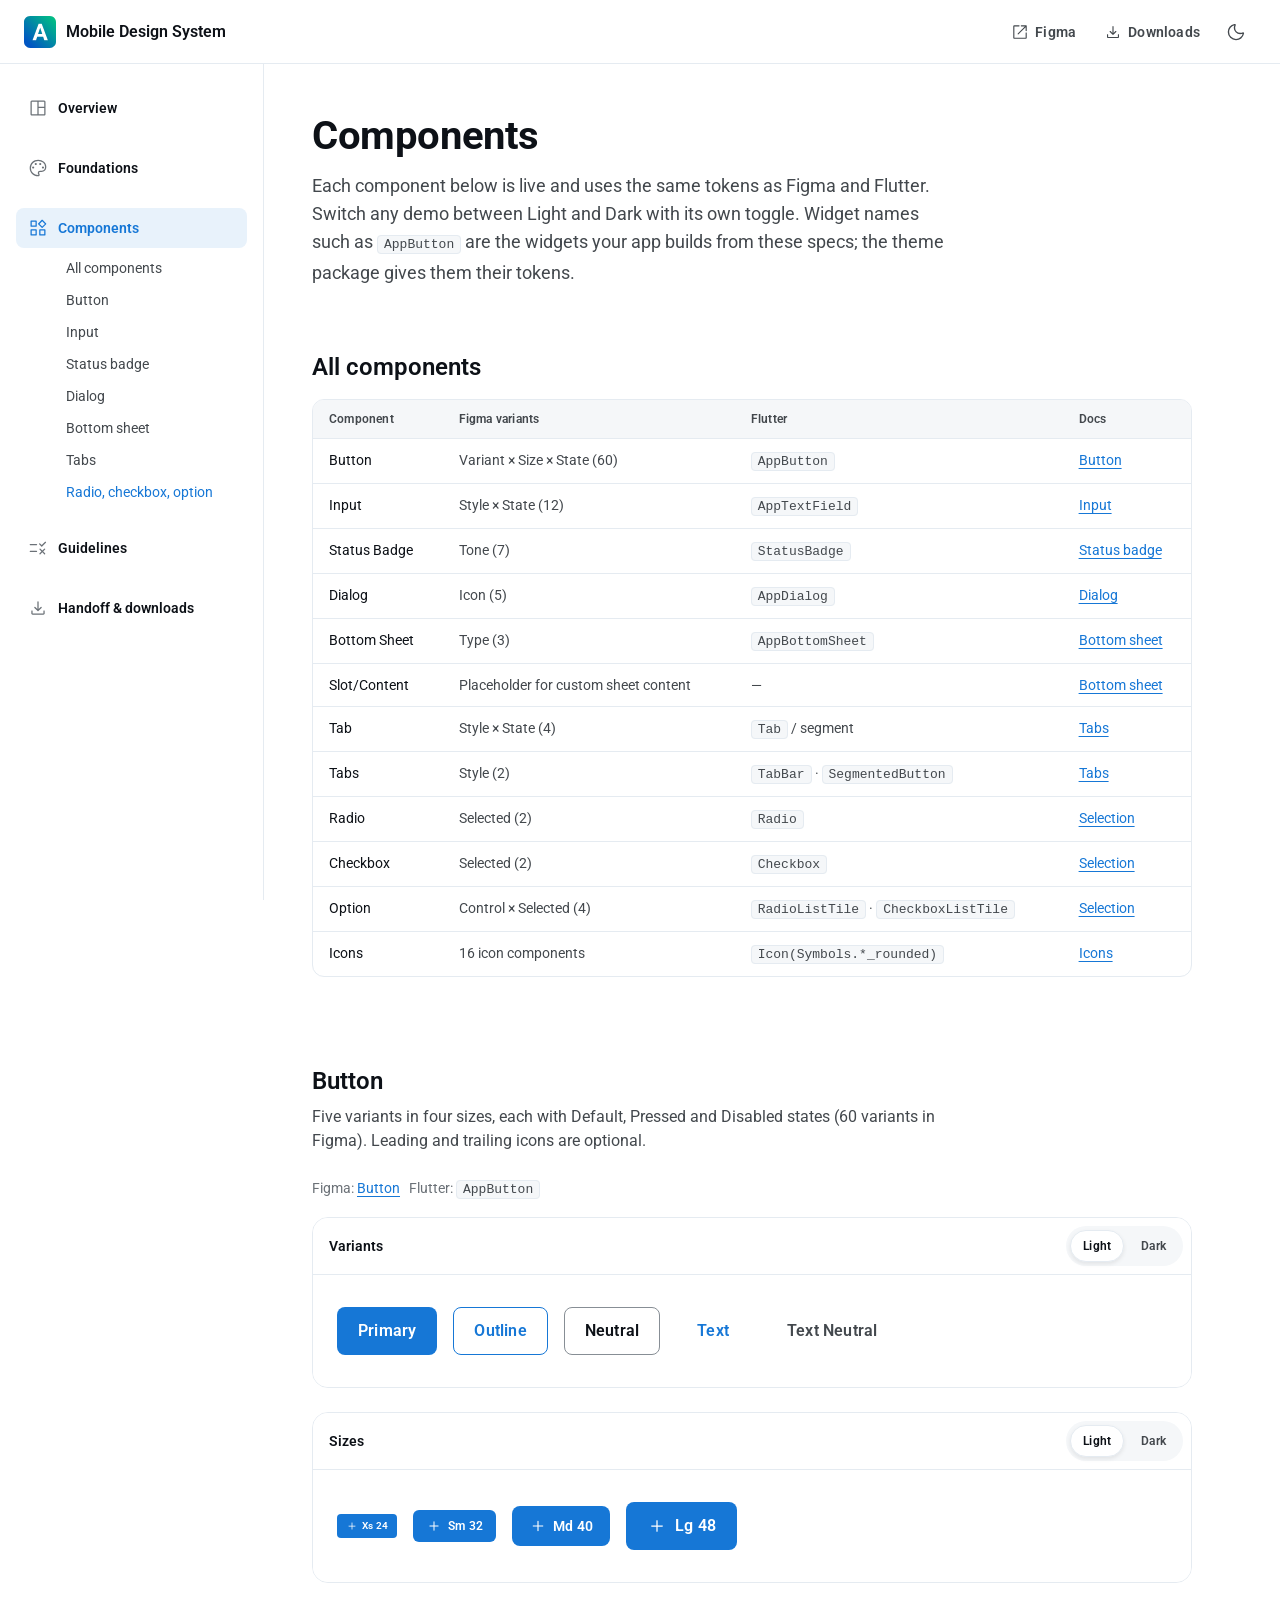
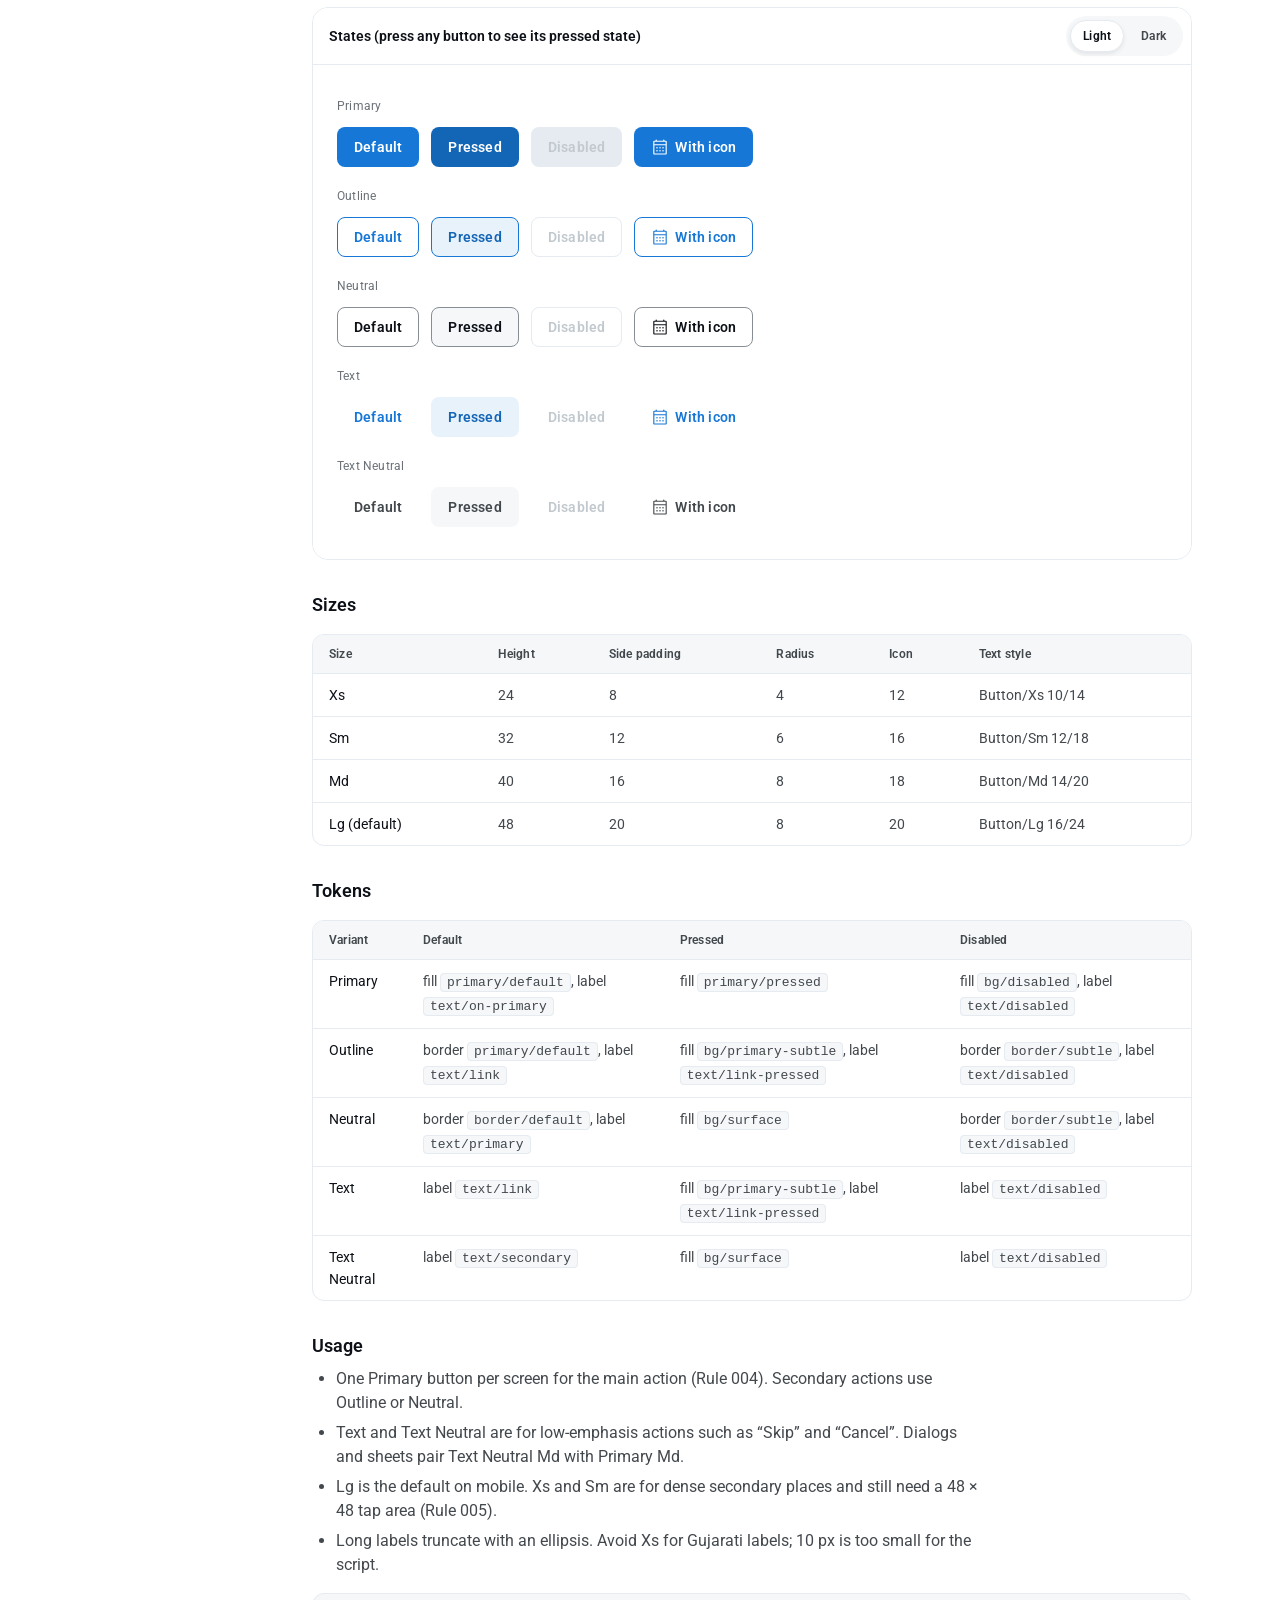
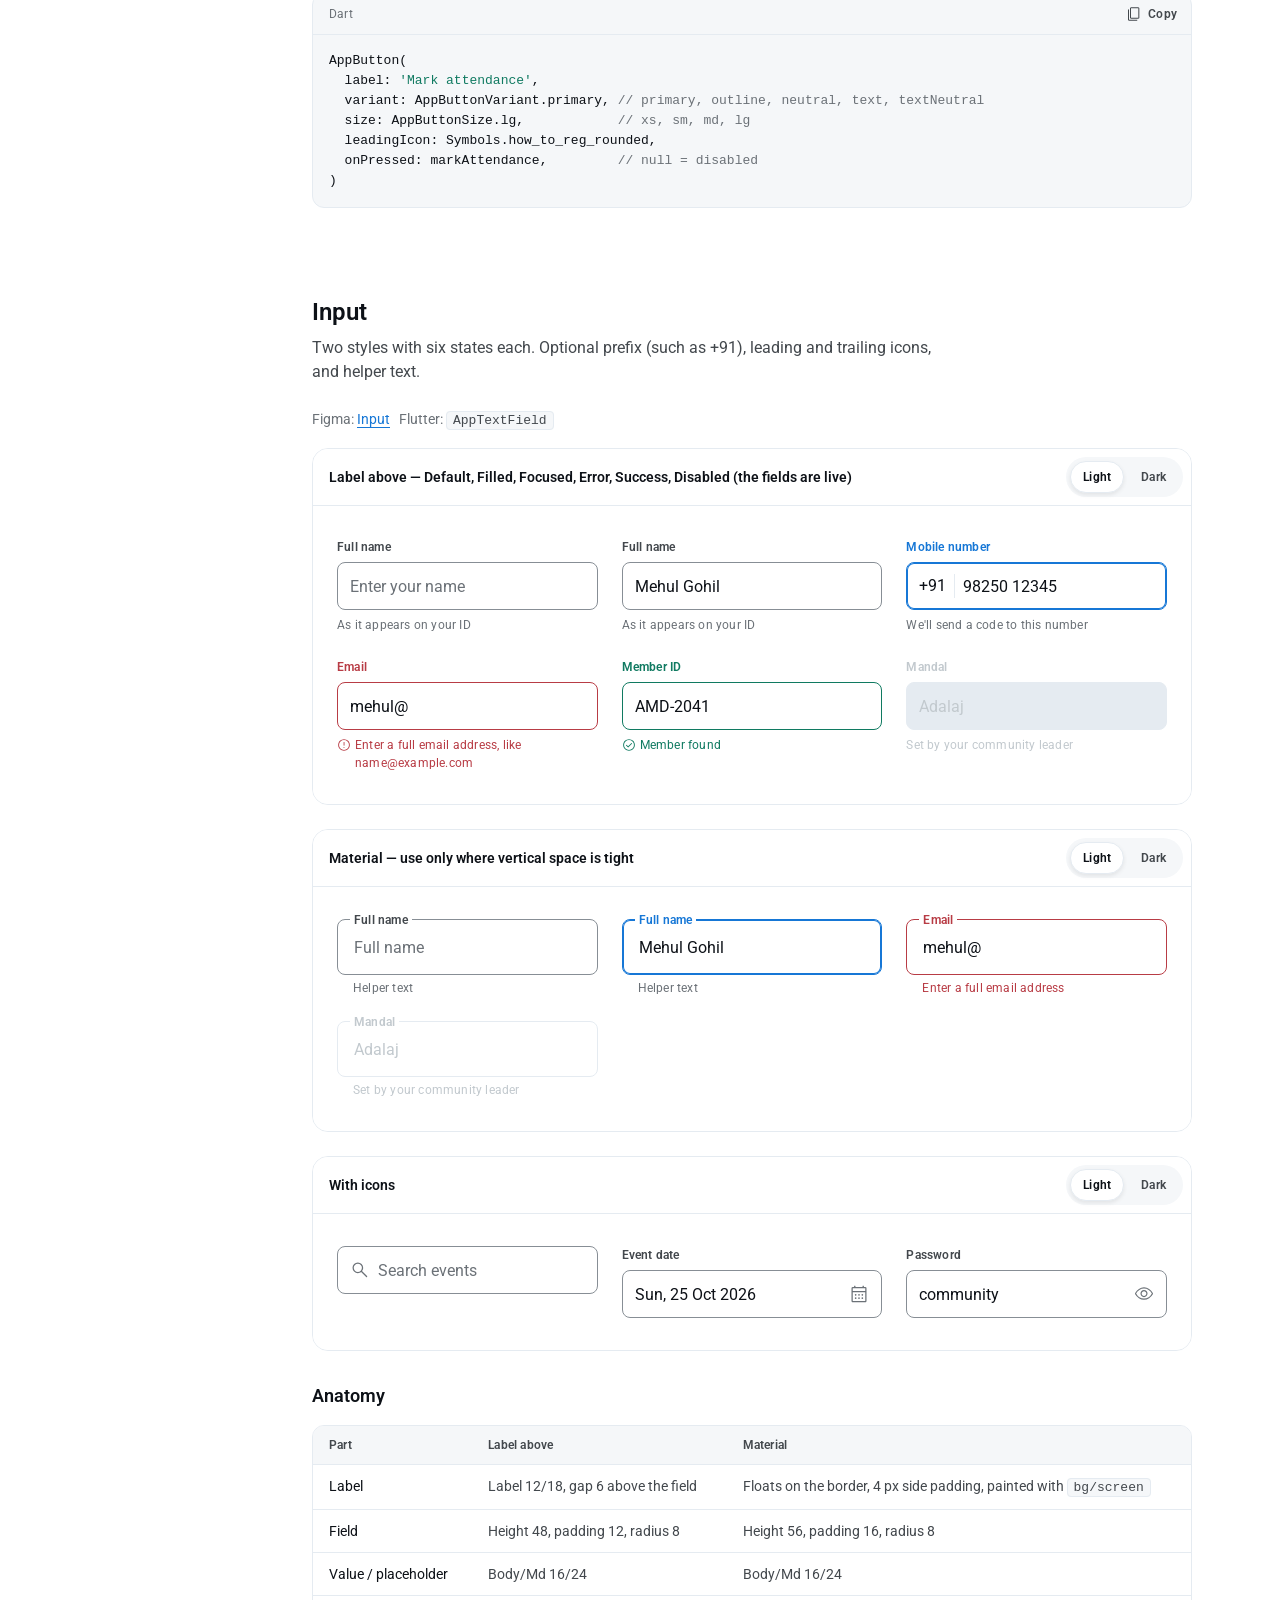
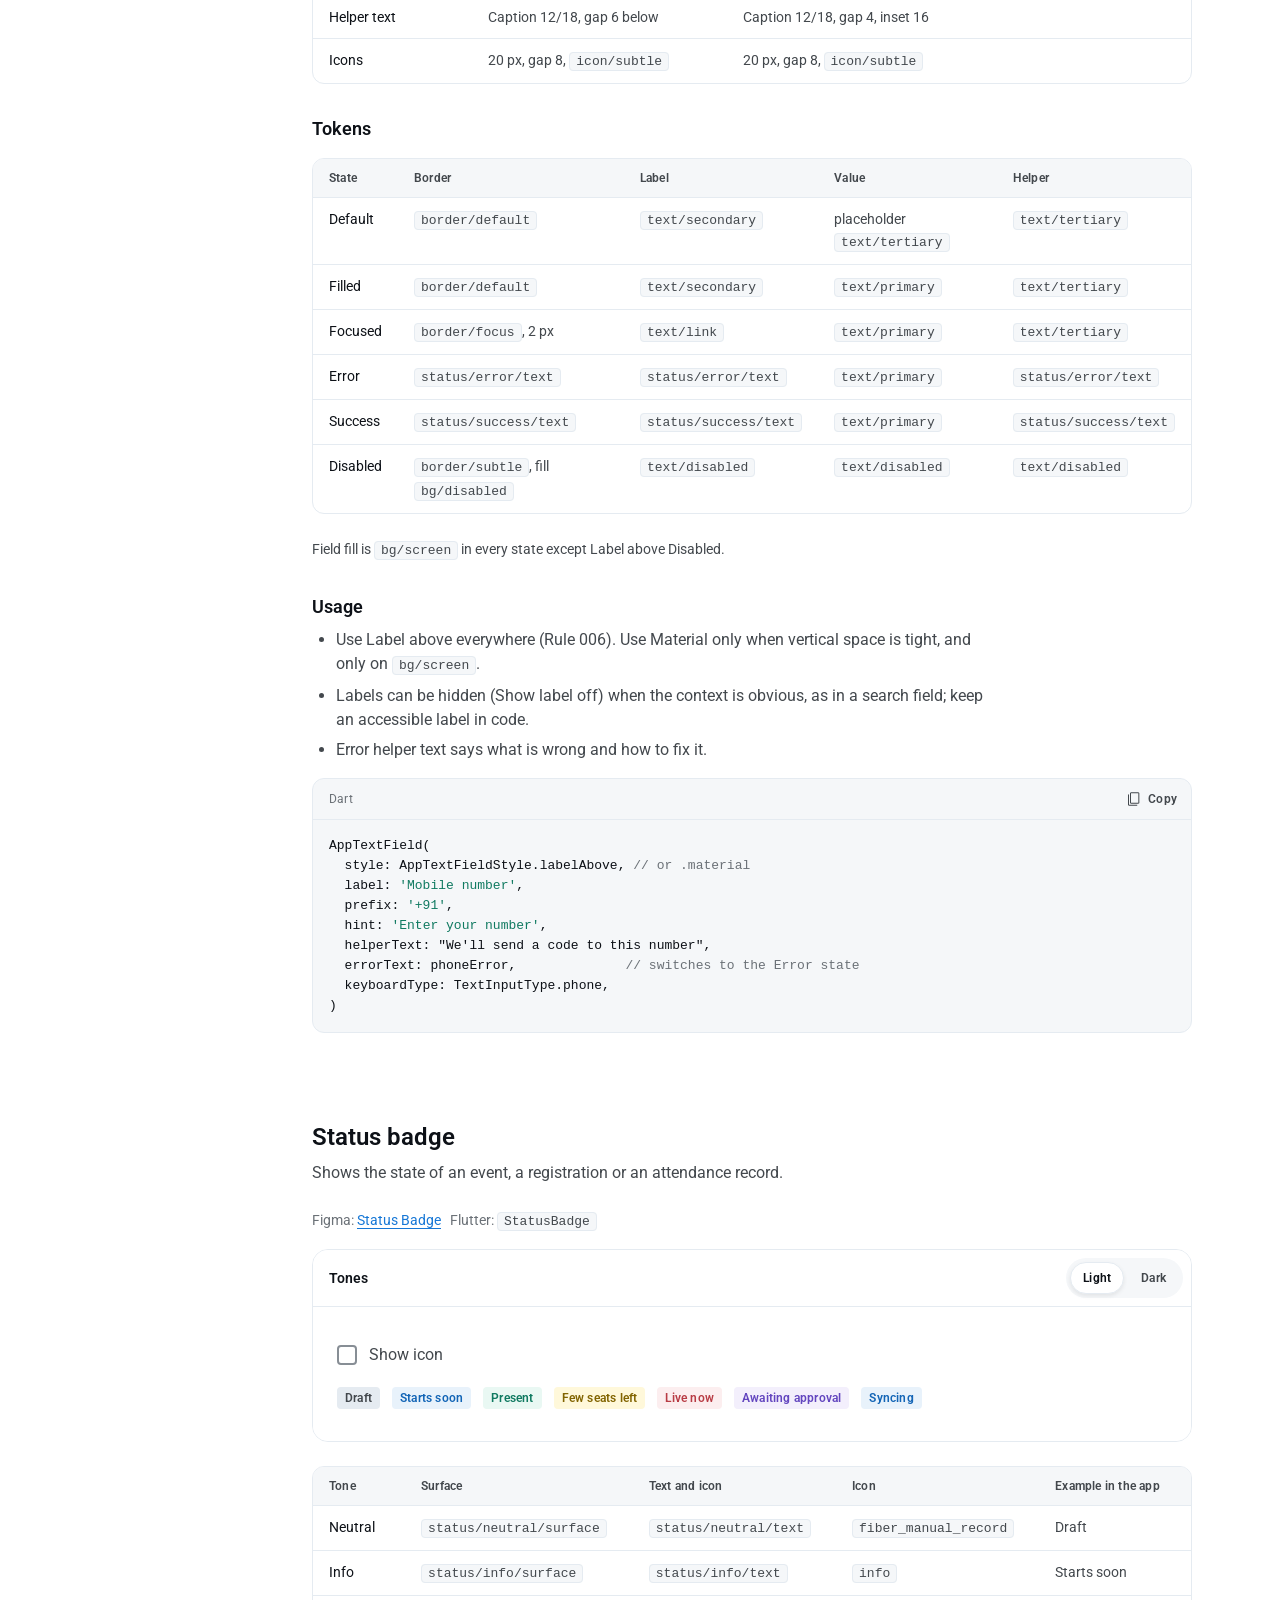
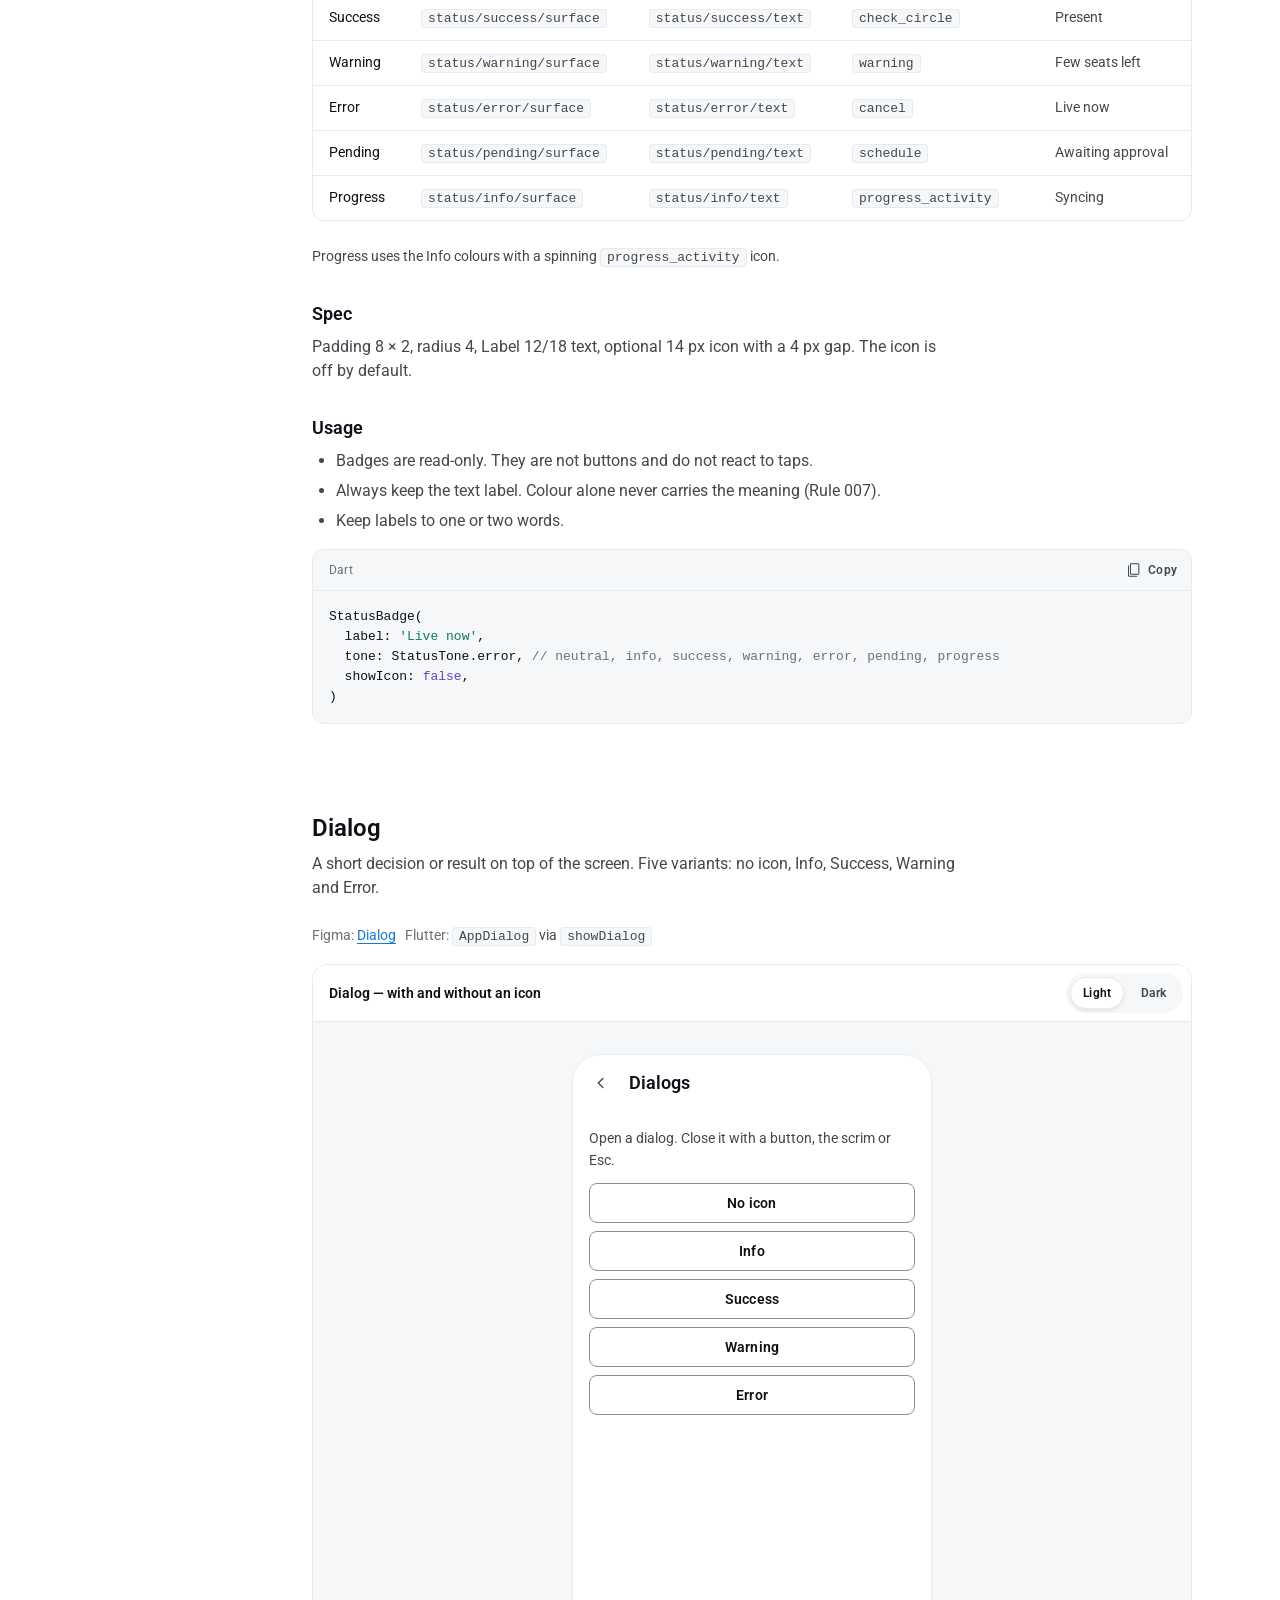
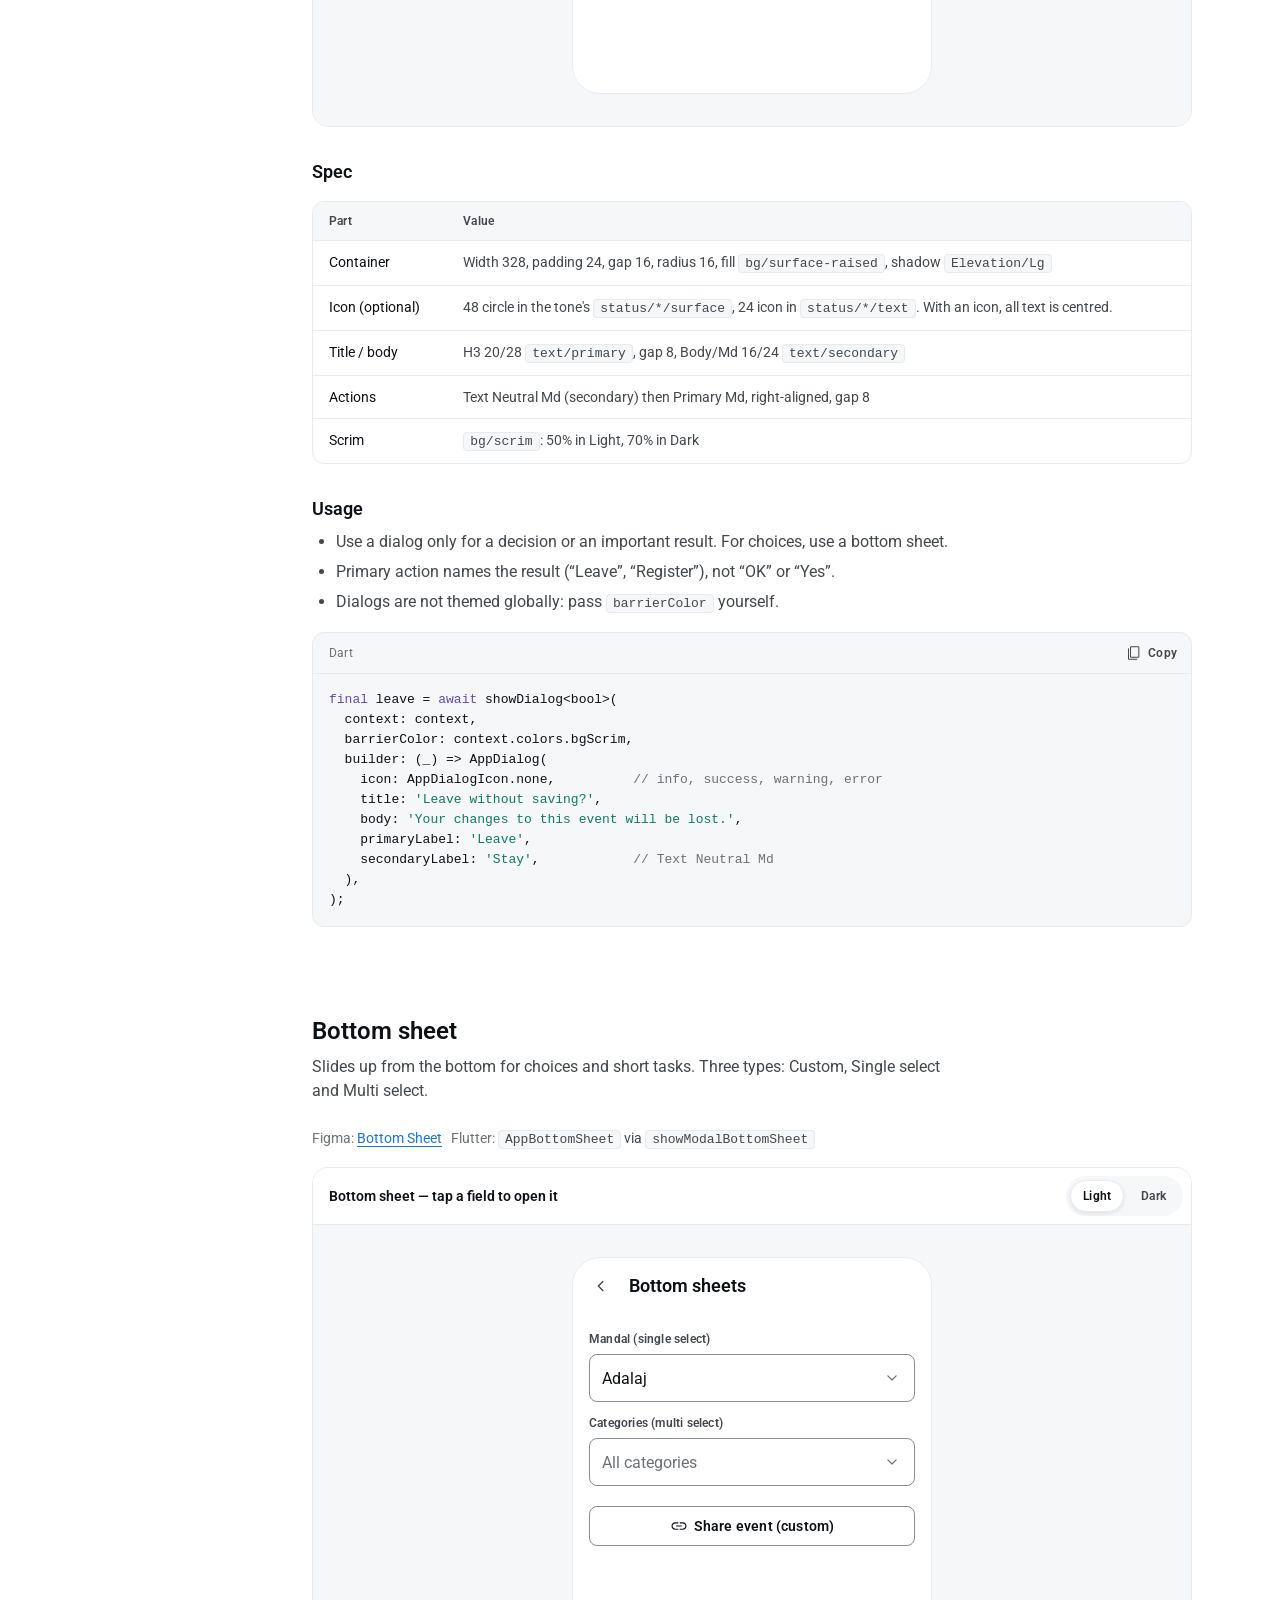
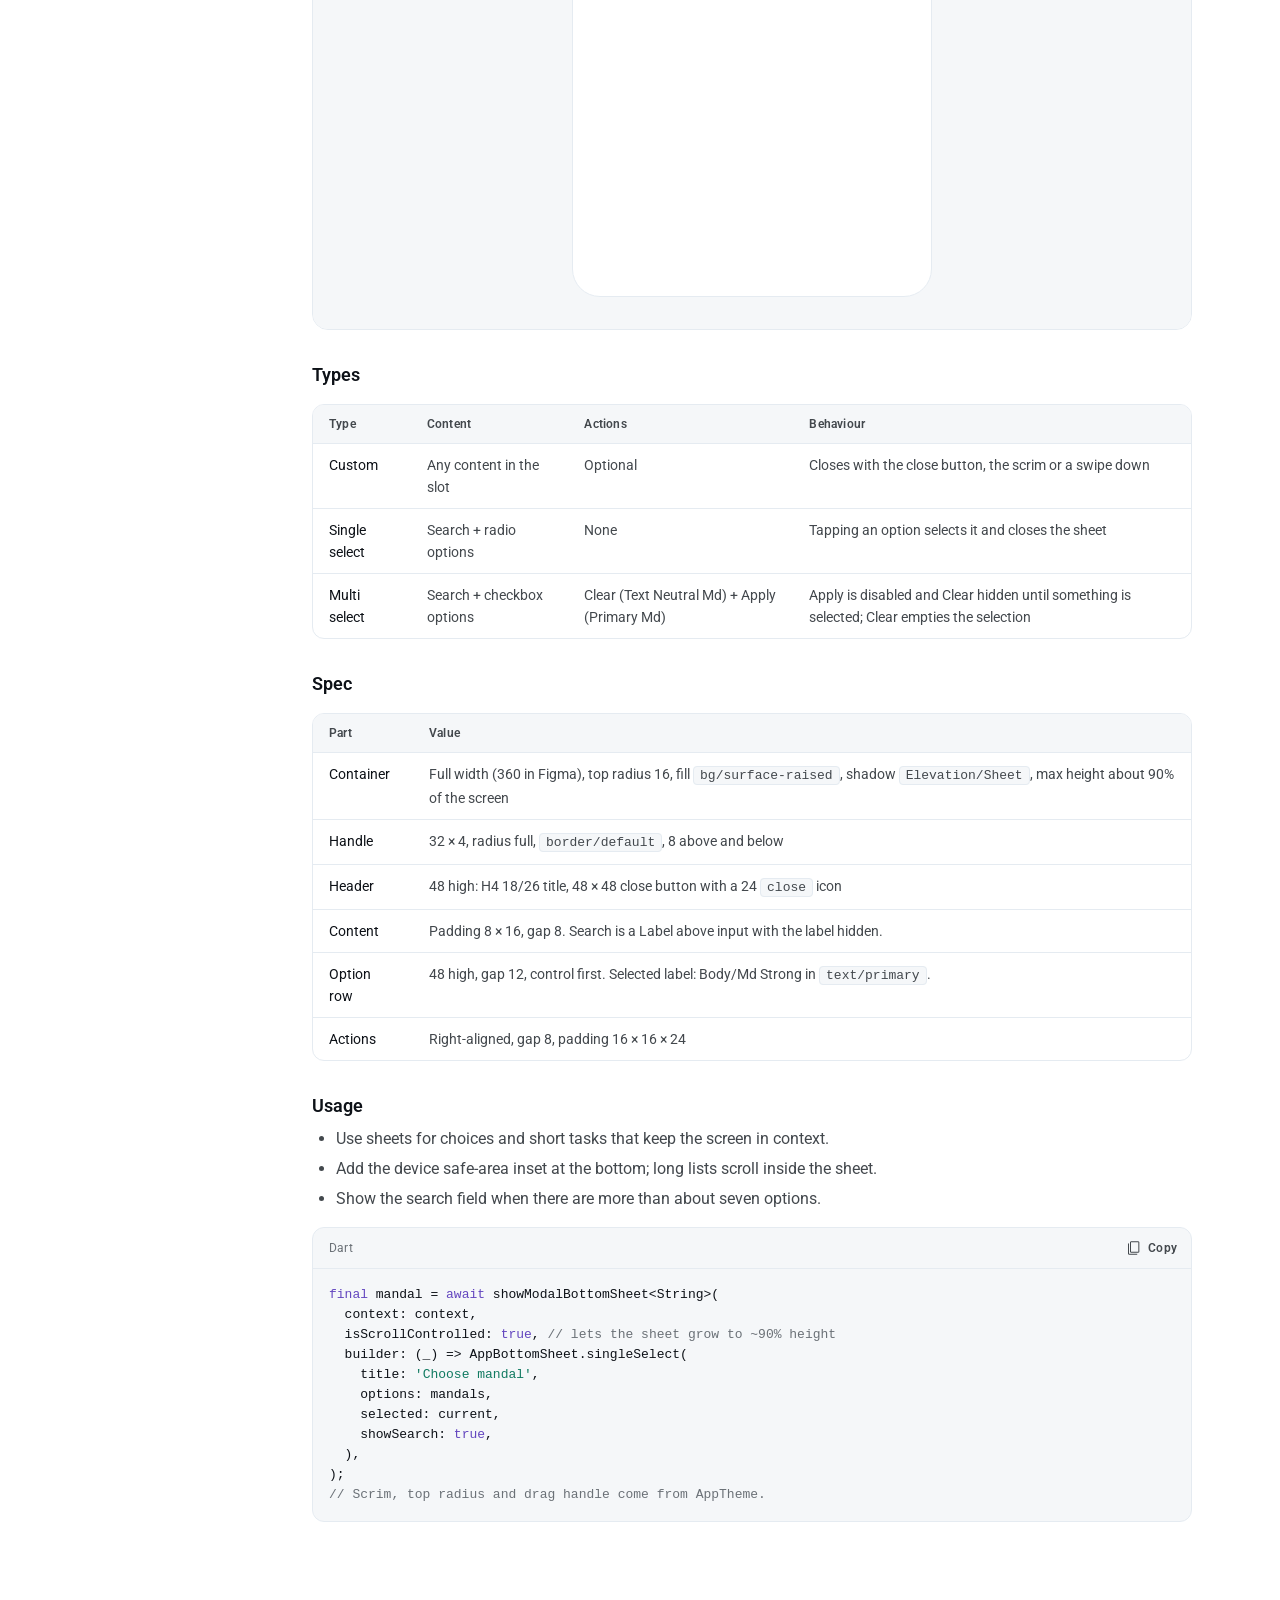
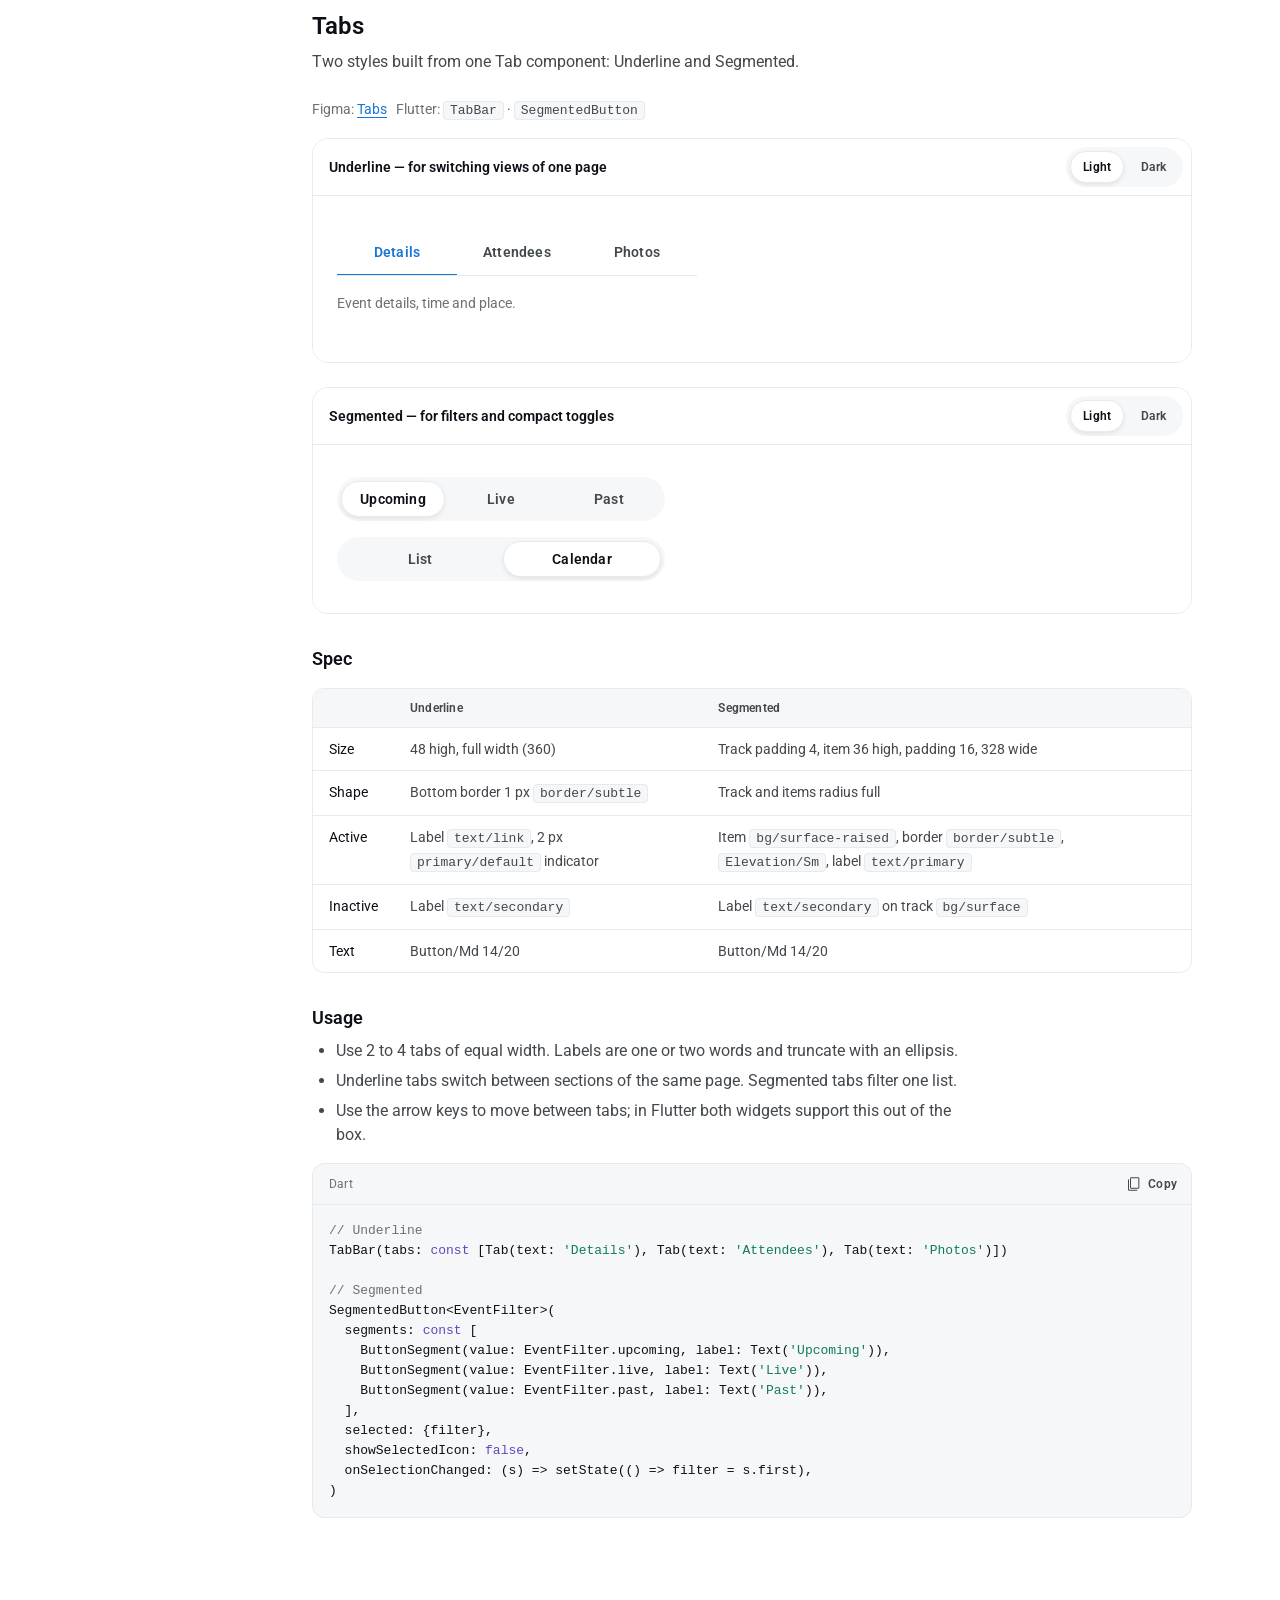
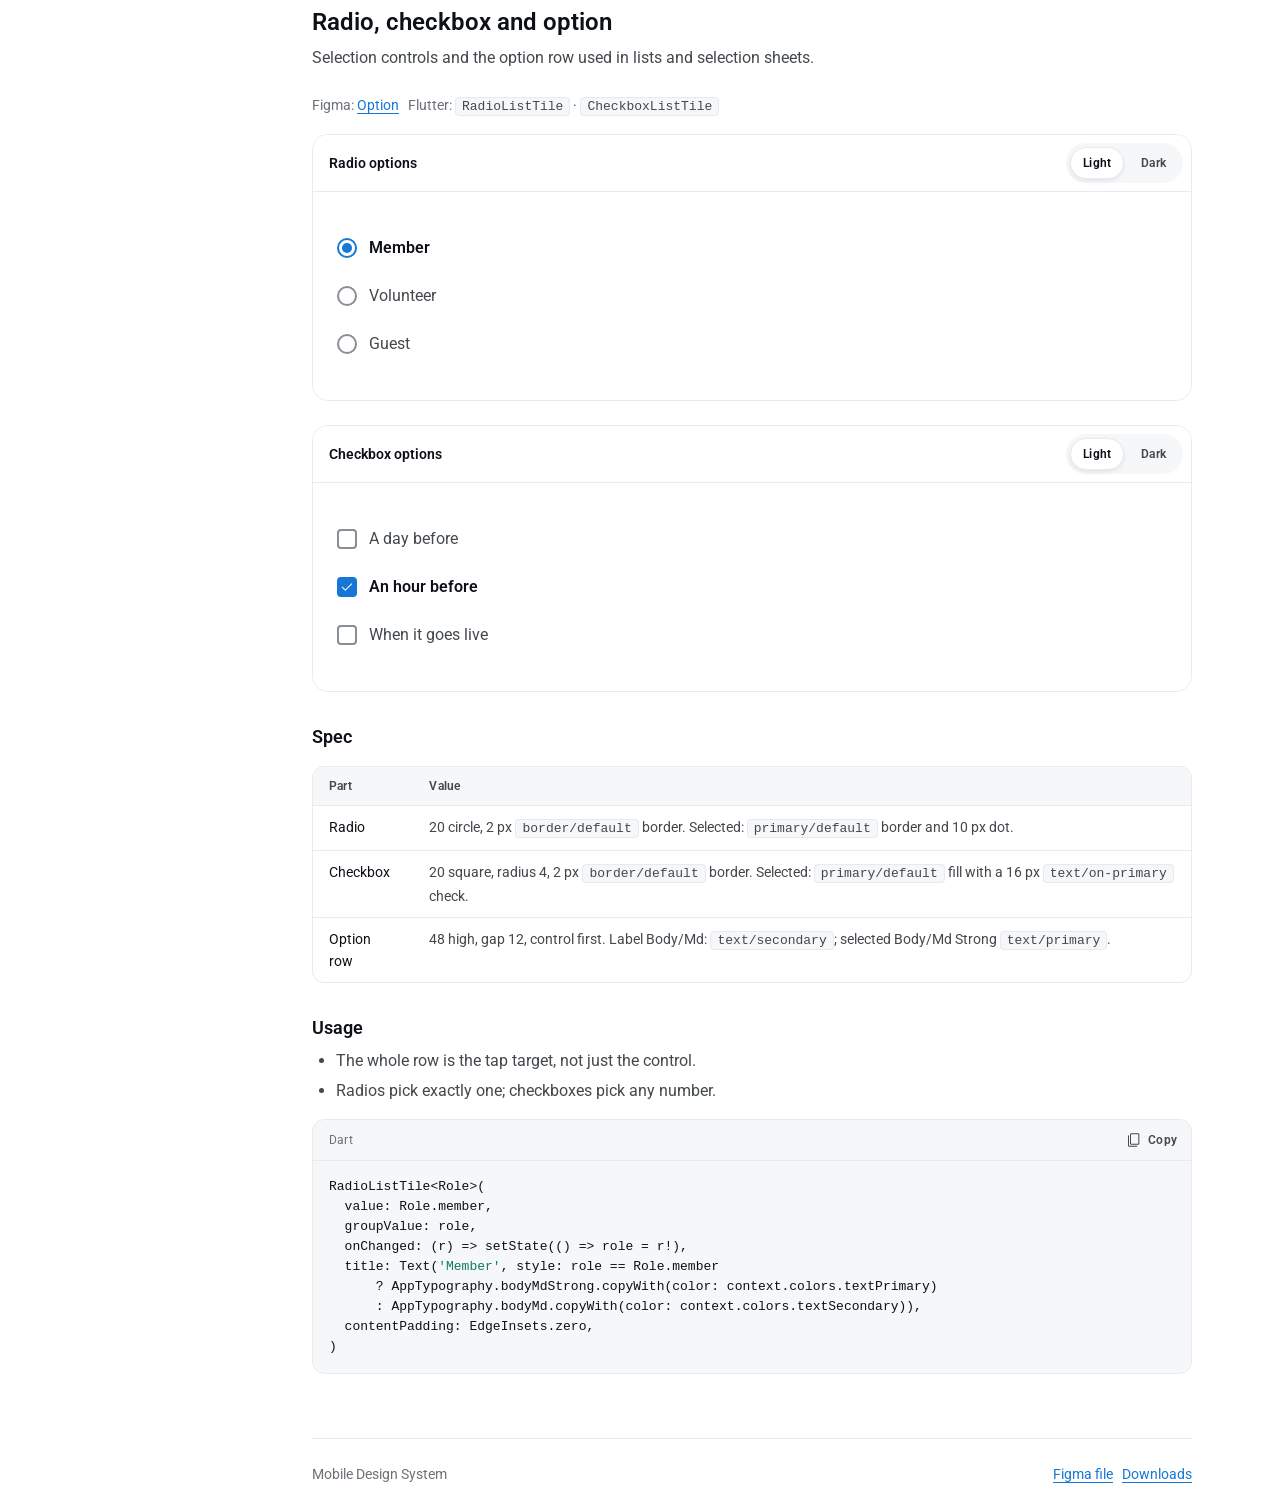
==== commit 4b63941d: "Add new A icon" ====
--- a/components.html
+++ b/components.html
@@ -5,6 +5,7 @@
 <meta name="viewport" content="width=device-width, initial-scale=1">
 <title>Components · Mobile Design System</title>
 <meta name="description" content="Live demos and specs for every component, with Flutter widget mapping.">
+<meta name="robots" content="noindex, nofollow">
 <meta name="theme-color" content="#FFFFFF" media="(prefers-color-scheme: light)">
 <meta name="theme-color" content="#0D1117" media="(prefers-color-scheme: dark)">
 <link rel="icon" href="assets/favicon.svg" type="image/svg+xml">
@@ -16,7 +17,17 @@
 <a class="sr-only" href="#main">Skip to content</a>
 <header class="topbar">
   <button class="icon-btn menu-btn" type="button" aria-label="Menu" aria-expanded="false" aria-controls="sidebar"><svg class="icon " viewBox="0 -960 960 960" aria-hidden="true" focusable="false"><path d="M150-240q-12.75 0-21.37-8.68-8.63-8.67-8.63-21.5 0-12.82 8.63-21.32 8.62-8.5 21.37-8.5h660q12.75 0 21.38 8.68 8.62 8.67 8.62 21.5 0 12.82-8.62 21.32-8.63 8.5-21.38 8.5H150Zm0-210q-12.75 0-21.37-8.68-8.63-8.67-8.63-21.5 0-12.82 8.63-21.32 8.62-8.5 21.37-8.5h660q12.75 0 21.38 8.68 8.62 8.67 8.62 21.5 0 12.82-8.62 21.32-8.63 8.5-21.38 8.5H150Zm0-210q-12.75 0-21.37-8.68-8.63-8.67-8.63-21.5 0-12.82 8.63-21.32 8.62-8.5 21.37-8.5h660q12.75 0 21.38 8.68 8.62 8.67 8.62 21.5 0 12.82-8.62 21.32-8.63 8.5-21.38 8.5H150Z"/></svg></button>
-  <a class="brand" href="index.html"><svg class="brand-mark" viewBox="0 0 32 32" aria-hidden="true"><rect width="32" height="32" rx="8" fill="#1677D6"/><circle cx="11" cy="13" r="3.5" fill="#fff"/><circle cx="21" cy="13" r="3.5" fill="#fff" opacity=".7"/><path d="M5.5 24c.8-3.6 3-5.5 5.5-5.5s4.7 1.9 5.5 5.5z" fill="#fff"/><path d="M15.5 24c.8-3.6 3-5.5 5.5-5.5s4.7 1.9 5.5 5.5z" fill="#fff" opacity=".7"/></svg><span class="brand-name">Mobile Design System</span></a>
+  <a class="brand" href="index.html"><svg class="brand-mark" aria-hidden="true" focusable="false" viewBox="0 0 100 100" fill="none" xmlns="http://www.w3.org/2000/svg" xmlns:xlink="http://www.w3.org/1999/xlink">
+<use xlink:href="#stroke0_6666_40" fill="#D9D9D9"/>
+<use xlink:href="#stroke0_6666_40" fill="url(#paint0_linear_6666_40)"/>
+<defs>
+<linearGradient id="paint0_linear_6666_40" x1="-36.684" y1="35.5236" x2="42.6902" y2="-44.5283" gradientUnits="userSpaceOnUse">
+<stop stop-color="#0156C3"/>
+<stop offset="1" stop-color="#01BF84"/>
+</linearGradient>
+<path id="stroke0_6666_40" d="M80.7227 0C91.3691 0 100 8.63089 100 19.2773V80.7227C100 91.3691 91.3691 100 80.7227 100H19.2773C8.63089 100 0 91.3691 0 80.7227V19.2773C0 8.63089 8.63089 0 19.2773 0H80.7227ZM45.6016 24.0967L26.5059 75.4893H37.7656L41.3213 64.6533H59.792L63.3564 75.4893H74.6514L55.4502 24.0967H45.6016ZM57.0645 56.3584H44.043L50.5449 36.5391L57.0645 56.3584Z"/>
+</defs>
+</svg><span class="brand-name">Mobile Design System</span></a>
   <nav class="topbar-links" aria-label="Quick links">
     <a class="hide-sm" href="https://www.figma.com/design/JTvfvW2ahlDmuKujonnoyb/Mobile-Design-System" target="_blank" rel="noopener"><svg class="icon " viewBox="0 -960 960 960" aria-hidden="true" focusable="false"><path d="M180-120q-24 0-42-18t-18-42v-600q0-24 18-42t42-18h249q12.75 0 21.38 8.68 8.62 8.67 8.62 21.5 0 12.82-8.62 21.32-8.63 8.5-21.38 8.5H180v600h600v-249q0-12.75 8.68-21.38 8.67-8.62 21.5-8.62 12.82 0 21.32 8.62 8.5 8.63 8.5 21.38v249q0 24-18 42t-42 18H180Zm600-617L403-360q-9 9-21 8.5t-21-9.5q-9-9-9-21t9-21l377-377H549q-12.75 0-21.37-8.68-8.63-8.67-8.63-21.5 0-12.82 8.63-21.32 8.62-8.5 21.37-8.5h261q12.75 0 21.38 8.62Q840-822.75 840-810v261q0 12.75-8.68 21.37-8.67 8.63-21.5 8.63-12.82 0-21.32-8.63-8.5-8.62-8.5-21.37v-188Z"/></svg><span>Figma</span></a>
     <a href="handoff.html#downloads"><svg class="icon " viewBox="0 -960 960 960" aria-hidden="true" focusable="false"><path d="M469-327q-5-2-10-7L308-485q-9-9.27-8.5-21.64.5-12.36 9.11-21.36 9.39-9 21.89-9t21.5 9l98 99v-341q0-12.75 8.68-21.38 8.67-8.62 21.5-8.62 12.82 0 21.32 8.62 8.5 8.63 8.5 21.38v341l99-99q8.8-9 20.9-8.5 12.1.5 21.49 9.5 8.61 9 8.61 21.5t-9 21.5L501-334q-5 5-10.13 7-5.14 2-11 2-5.87 0-10.87-2ZM220-160q-24 0-42-18t-18-42v-113q0-12.75 8.68-21.38 8.67-8.62 21.5-8.62 12.82 0 21.32 8.62 8.5 8.63 8.5 21.38v113h520v-113q0-12.75 8.68-21.38 8.67-8.62 21.5-8.62 12.82 0 21.32 8.62 8.5 8.63 8.5 21.38v113q0 24-18 42t-42 18H220Z"/></svg><span>Downloads</span></a>
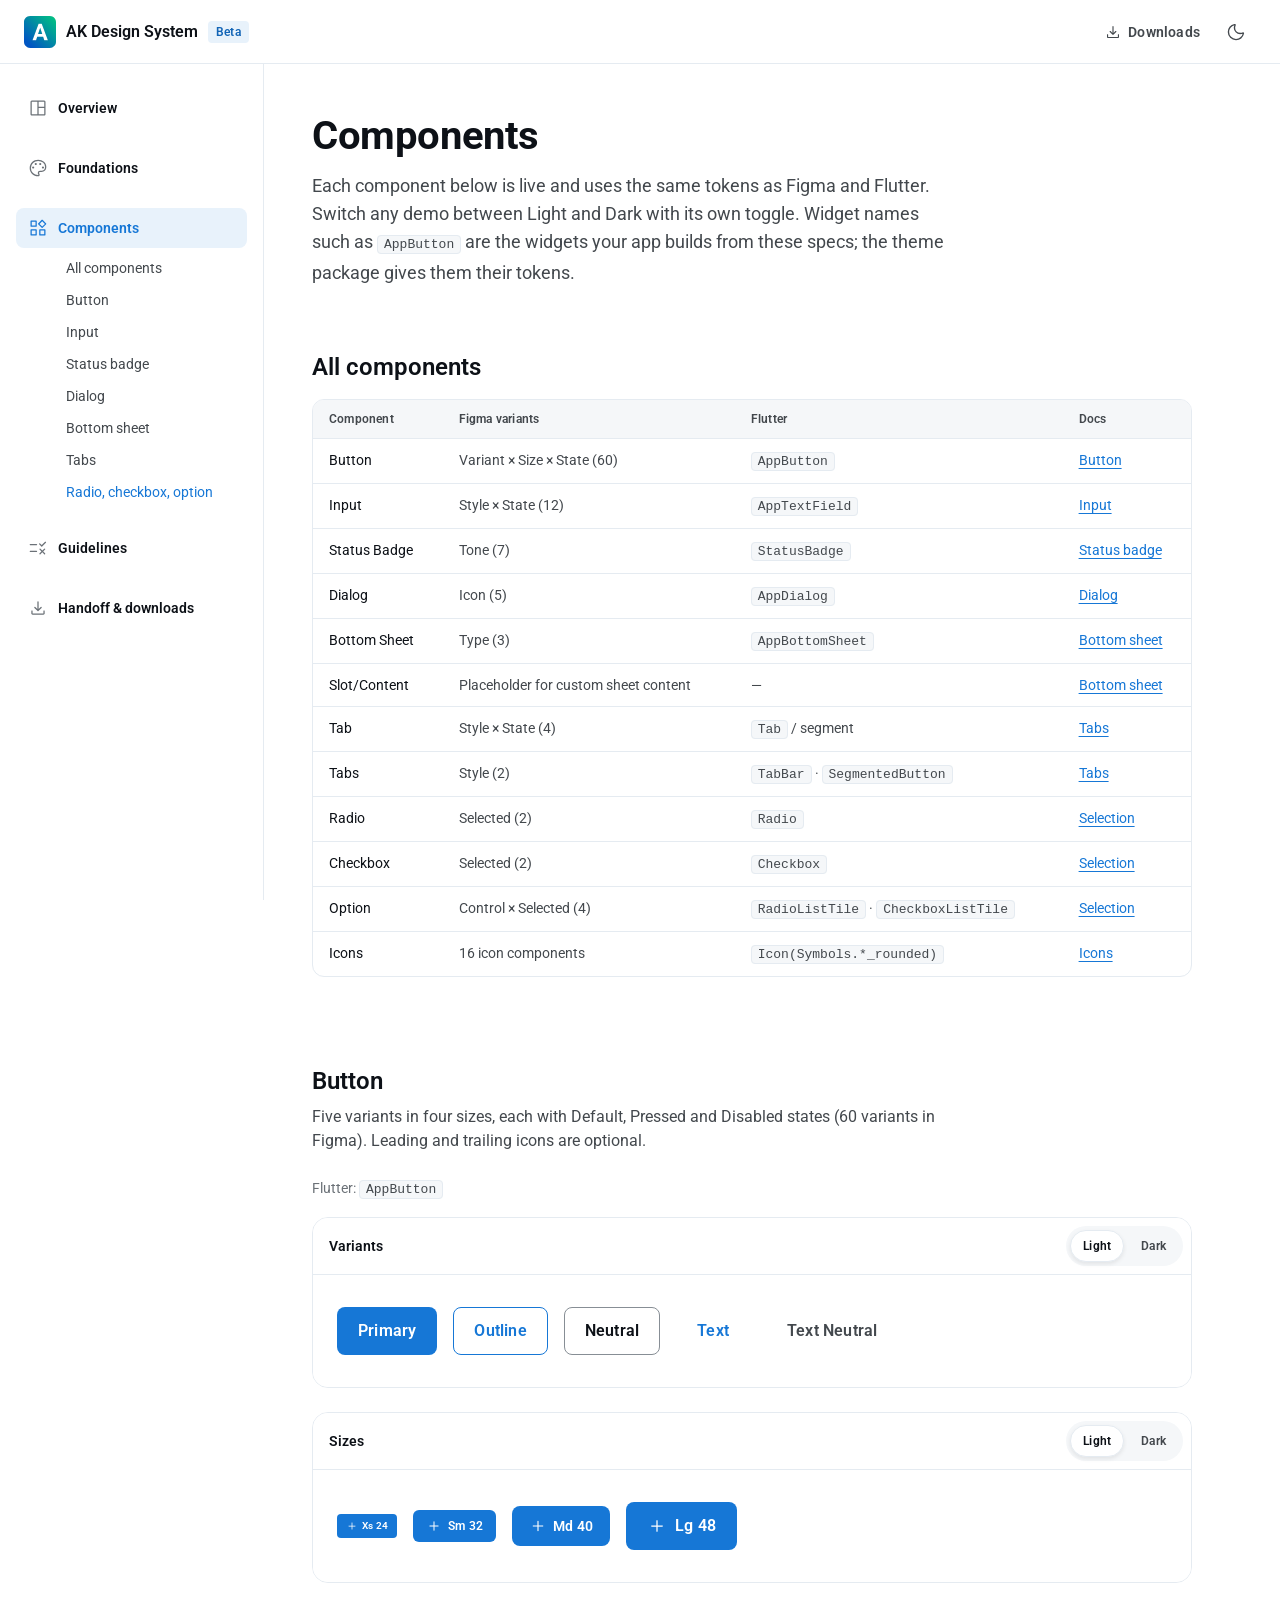
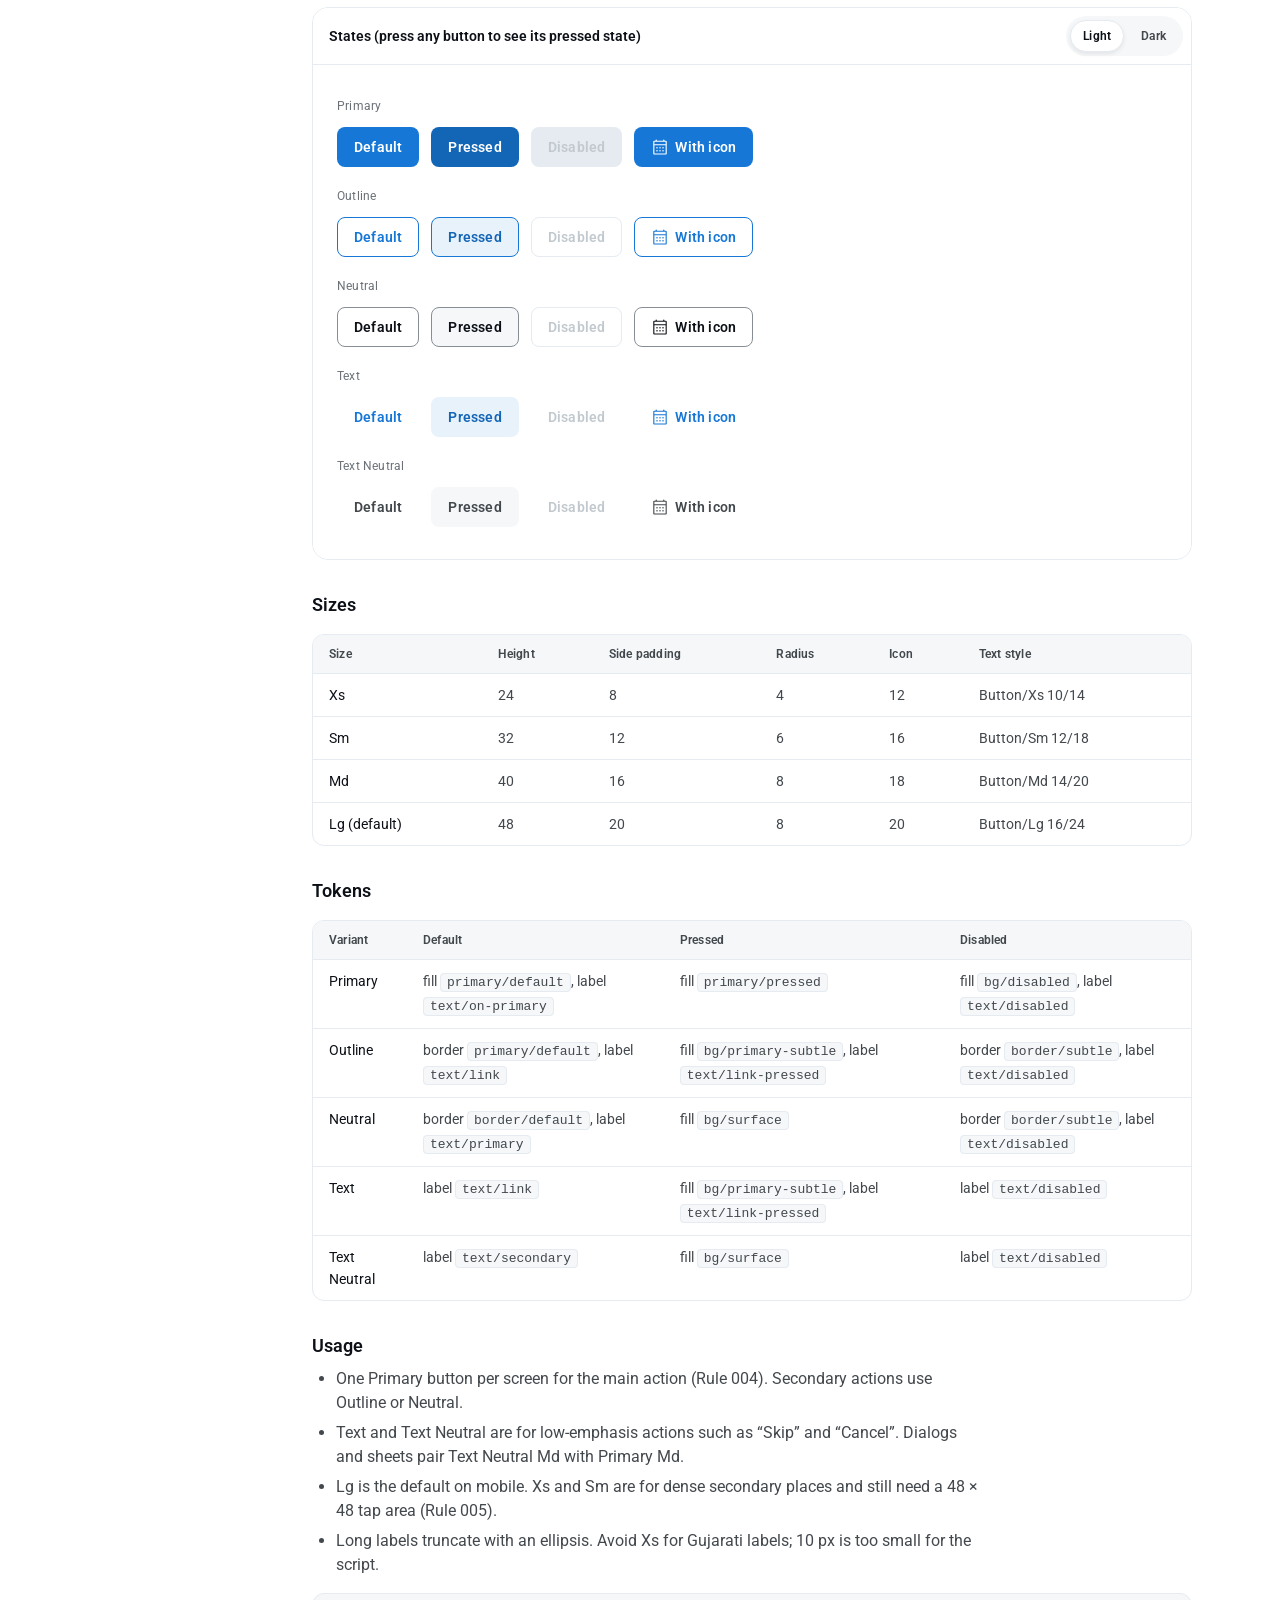
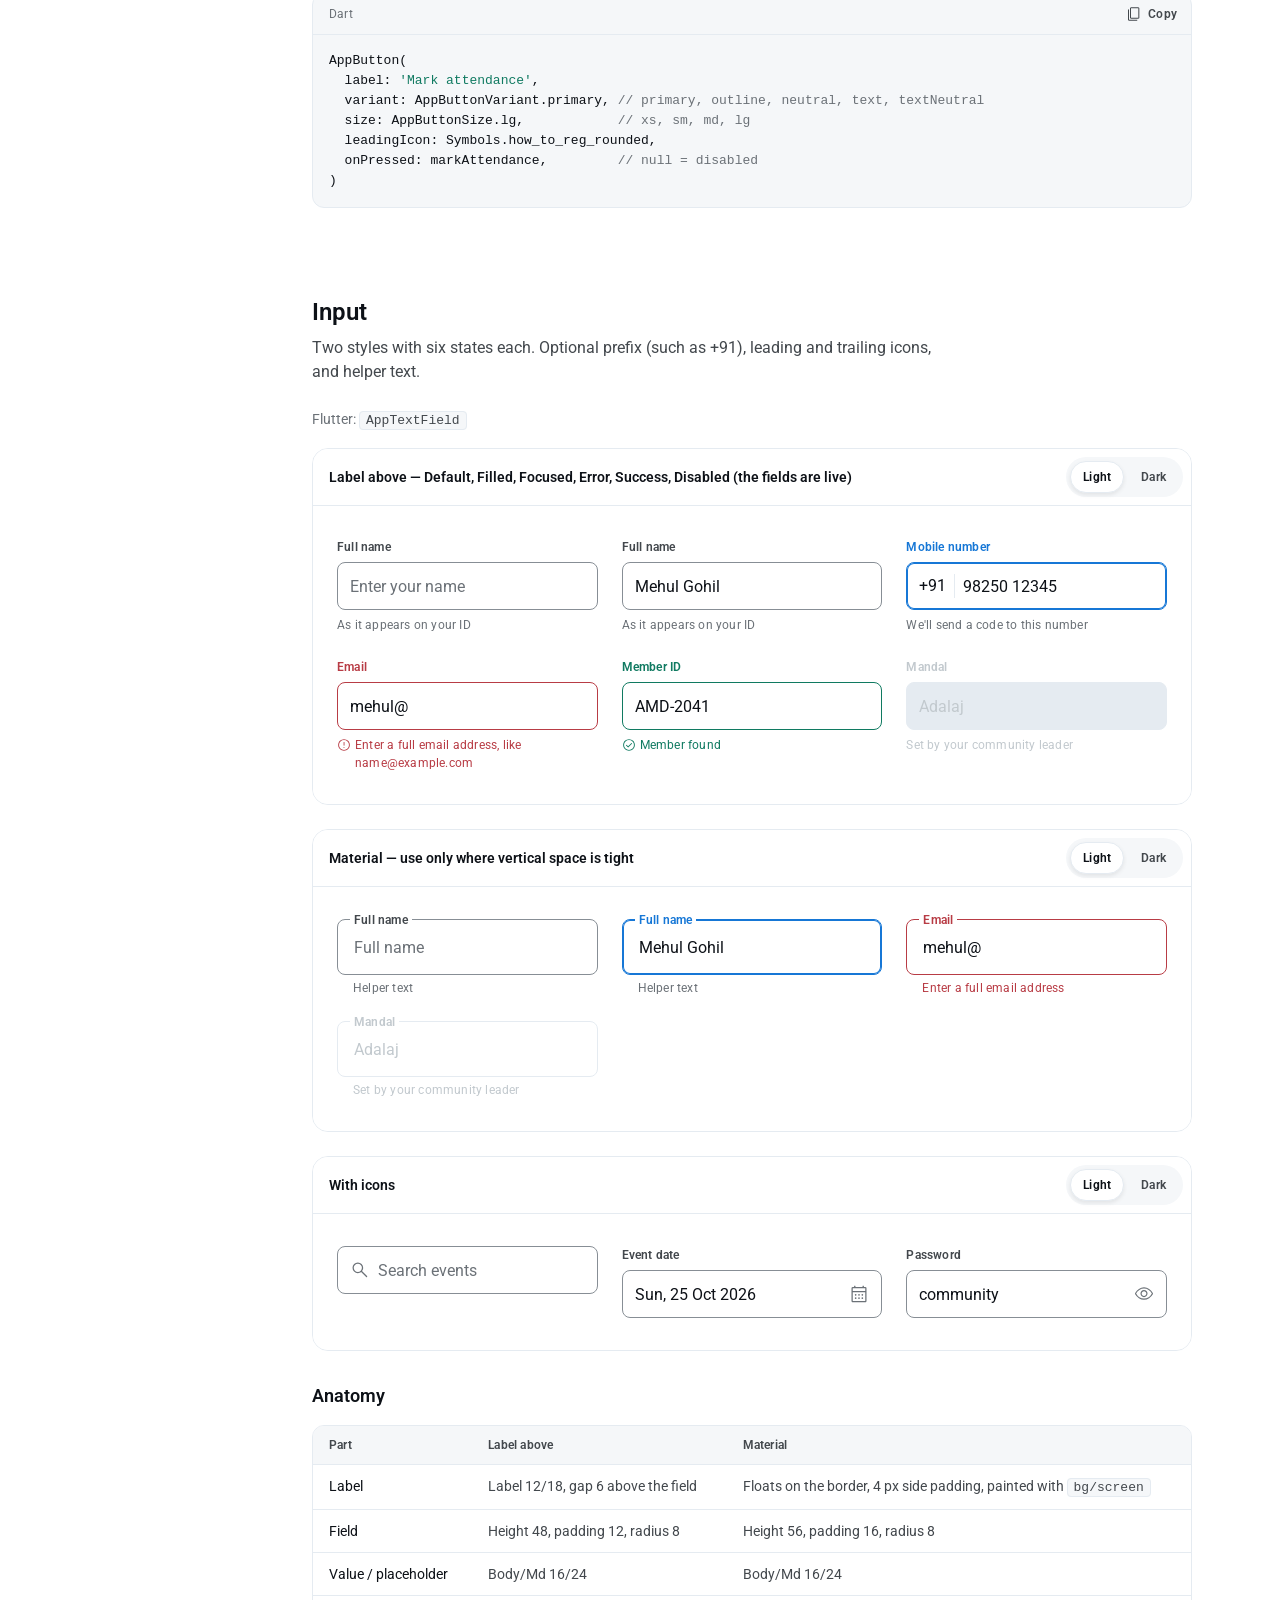
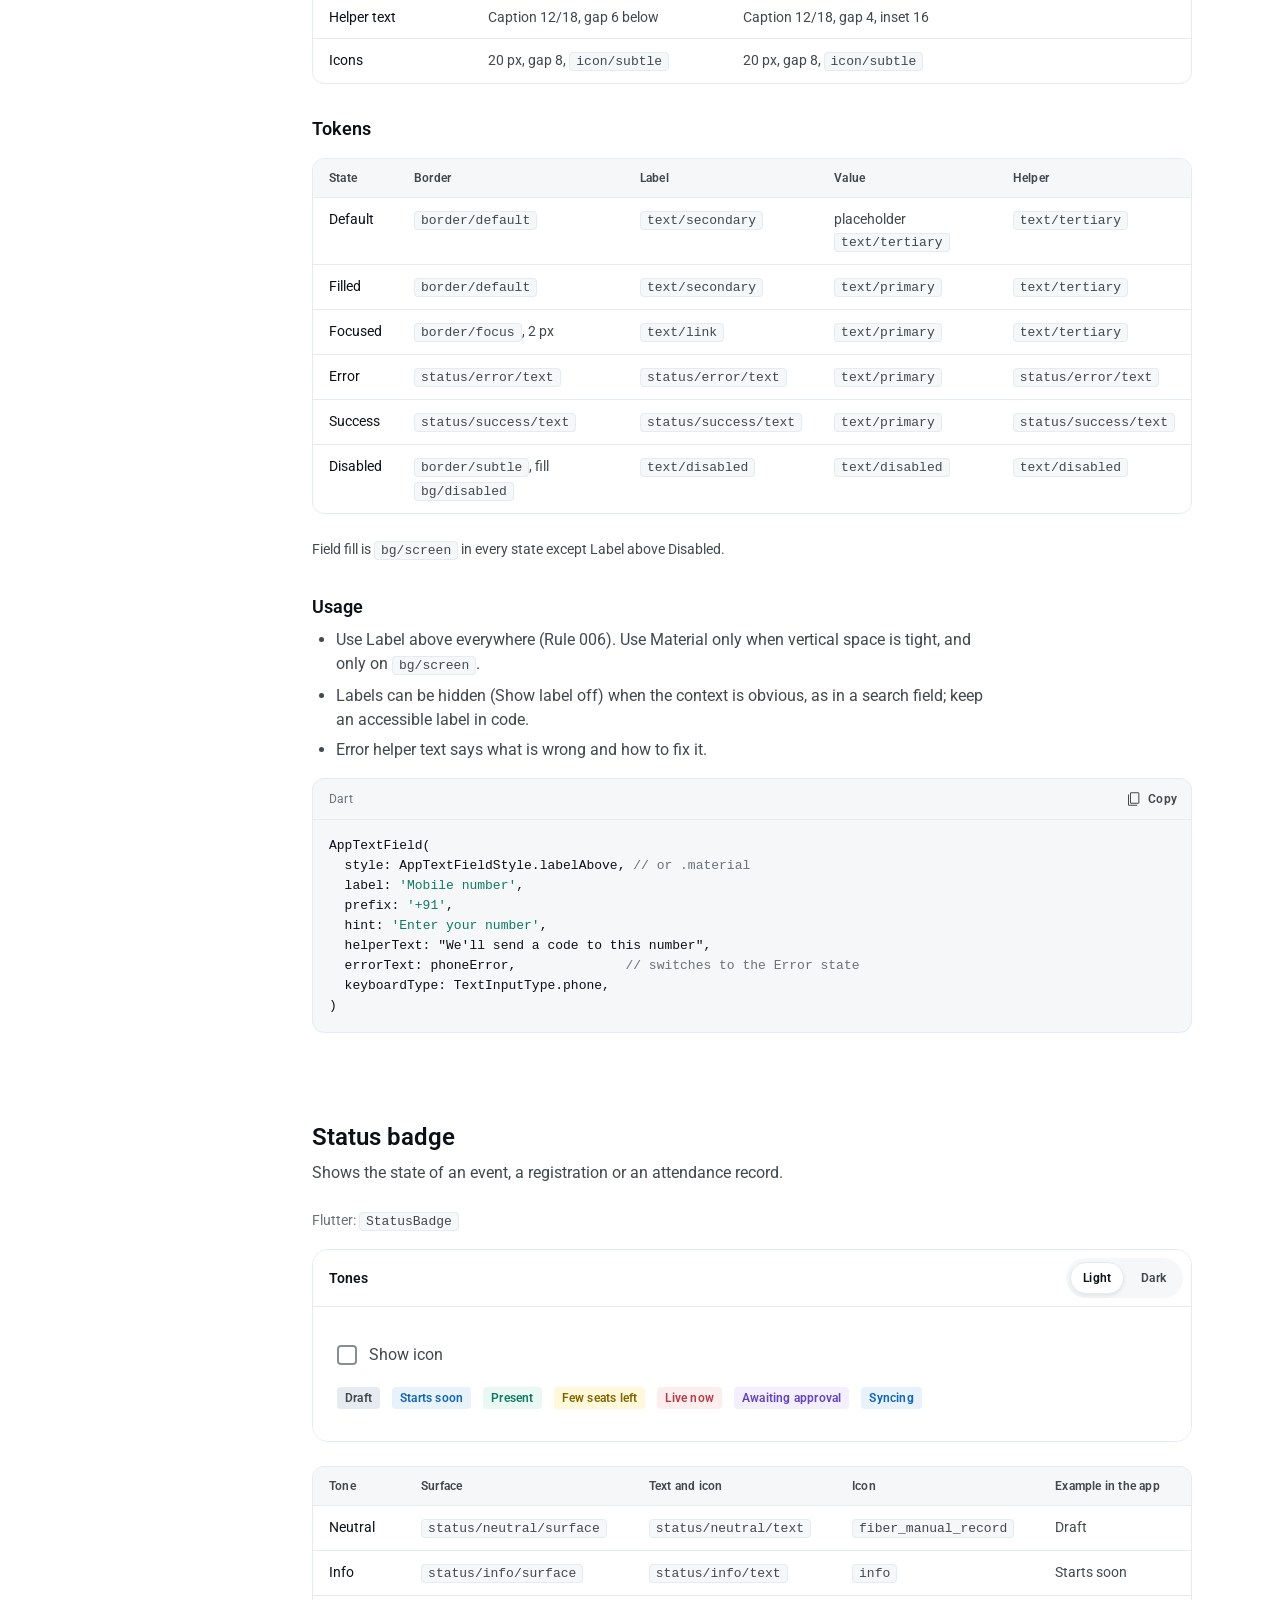
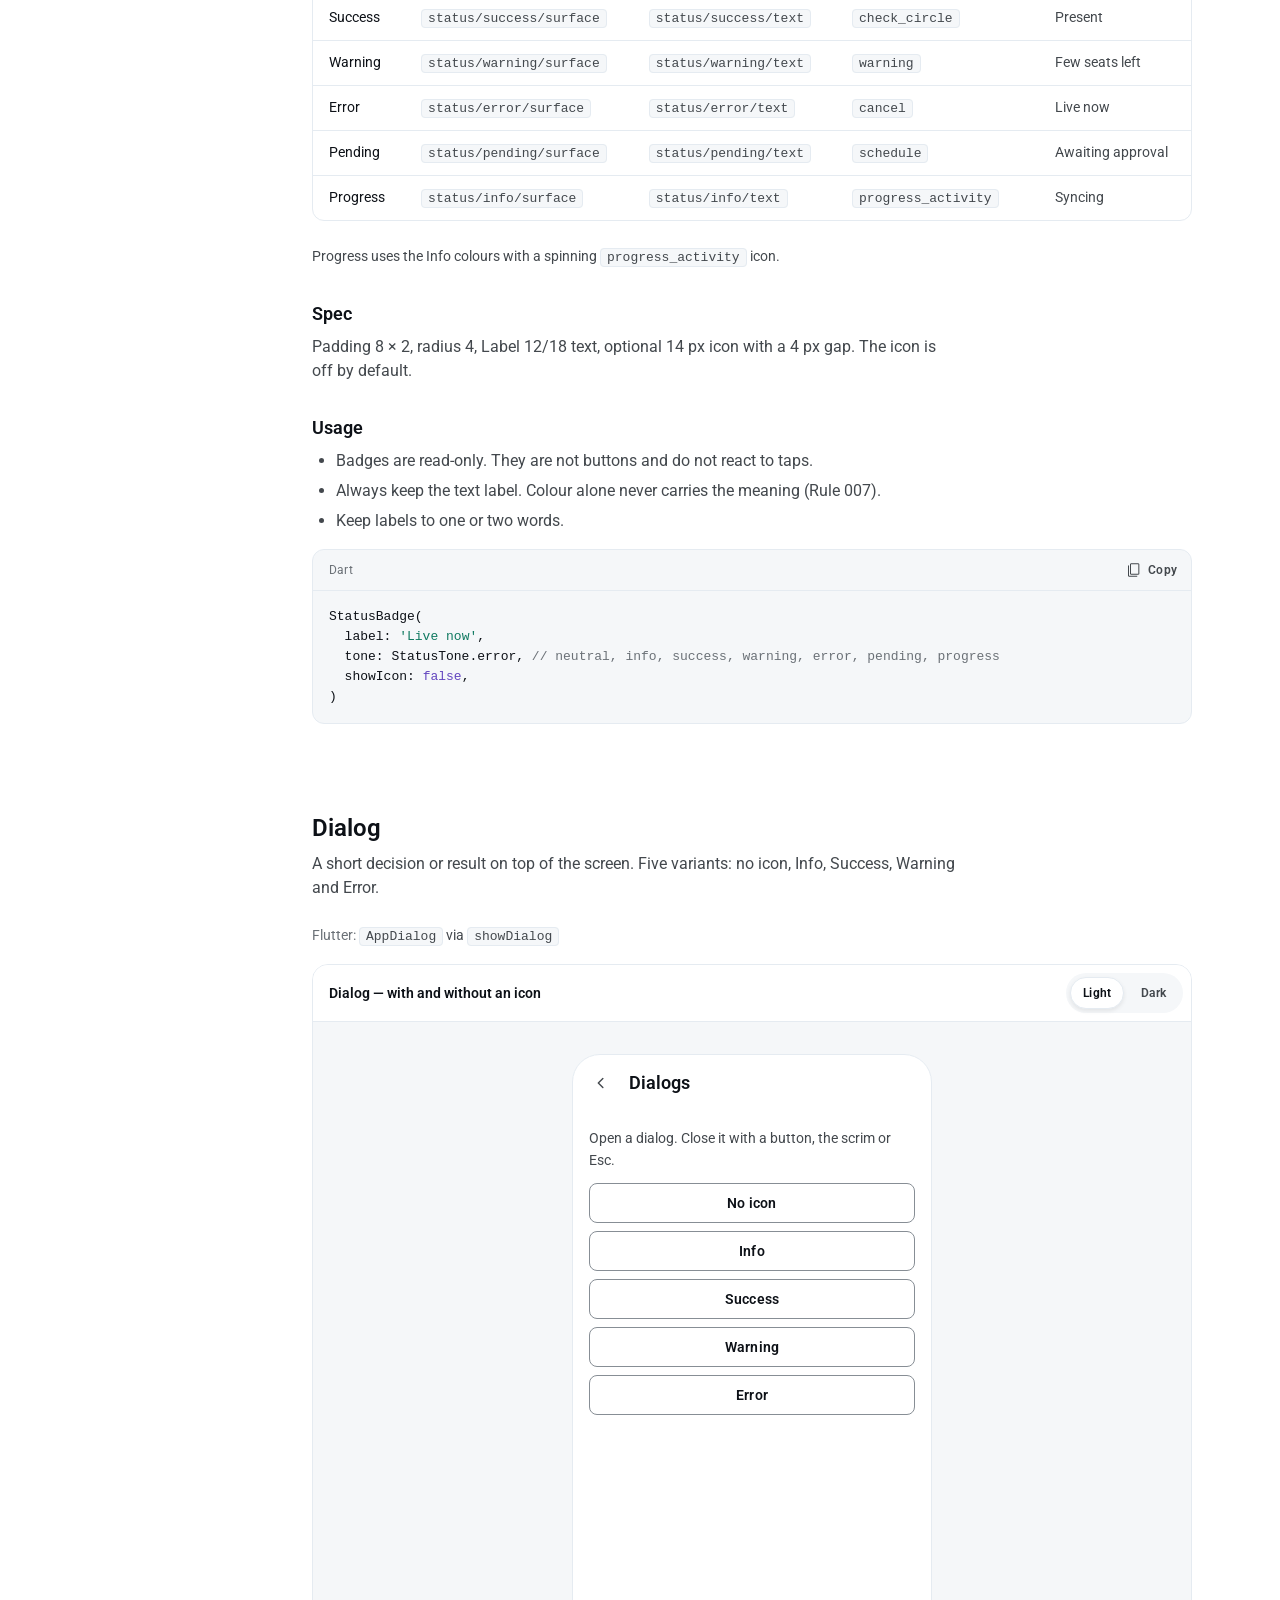
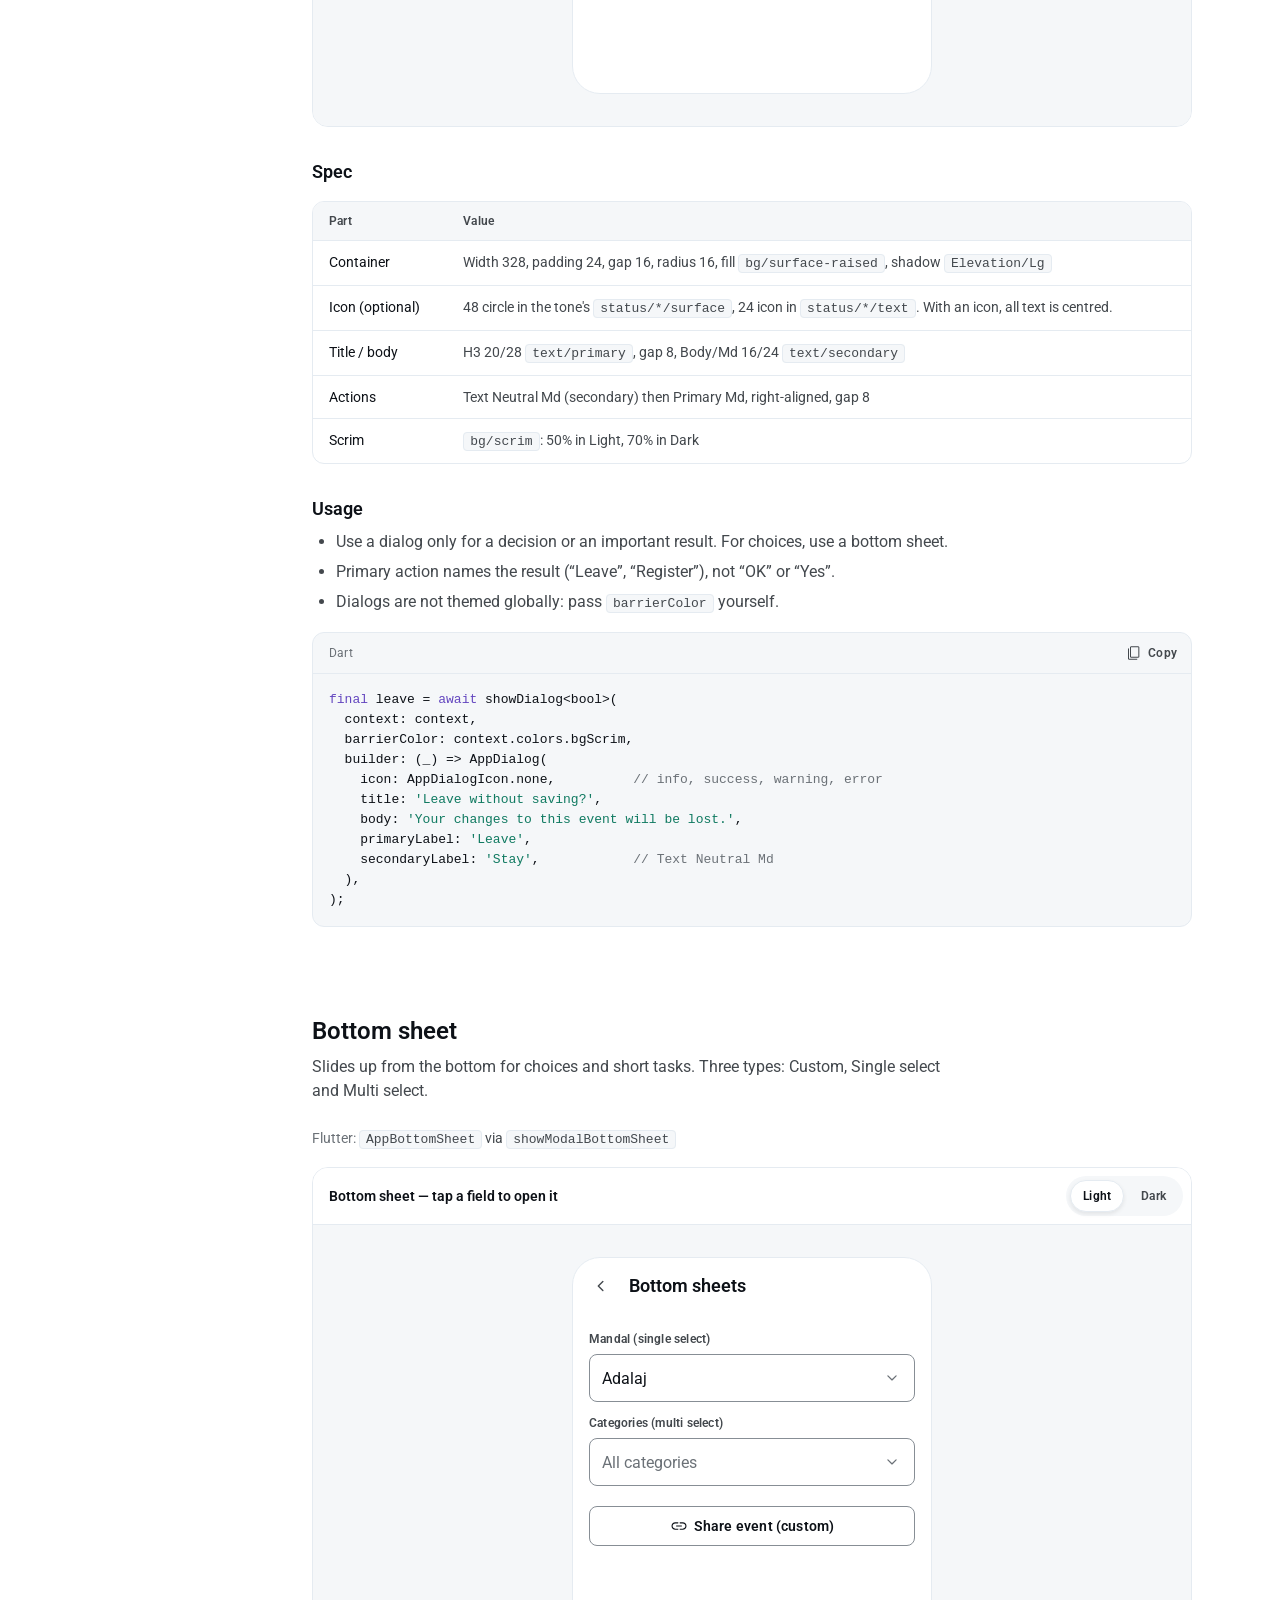
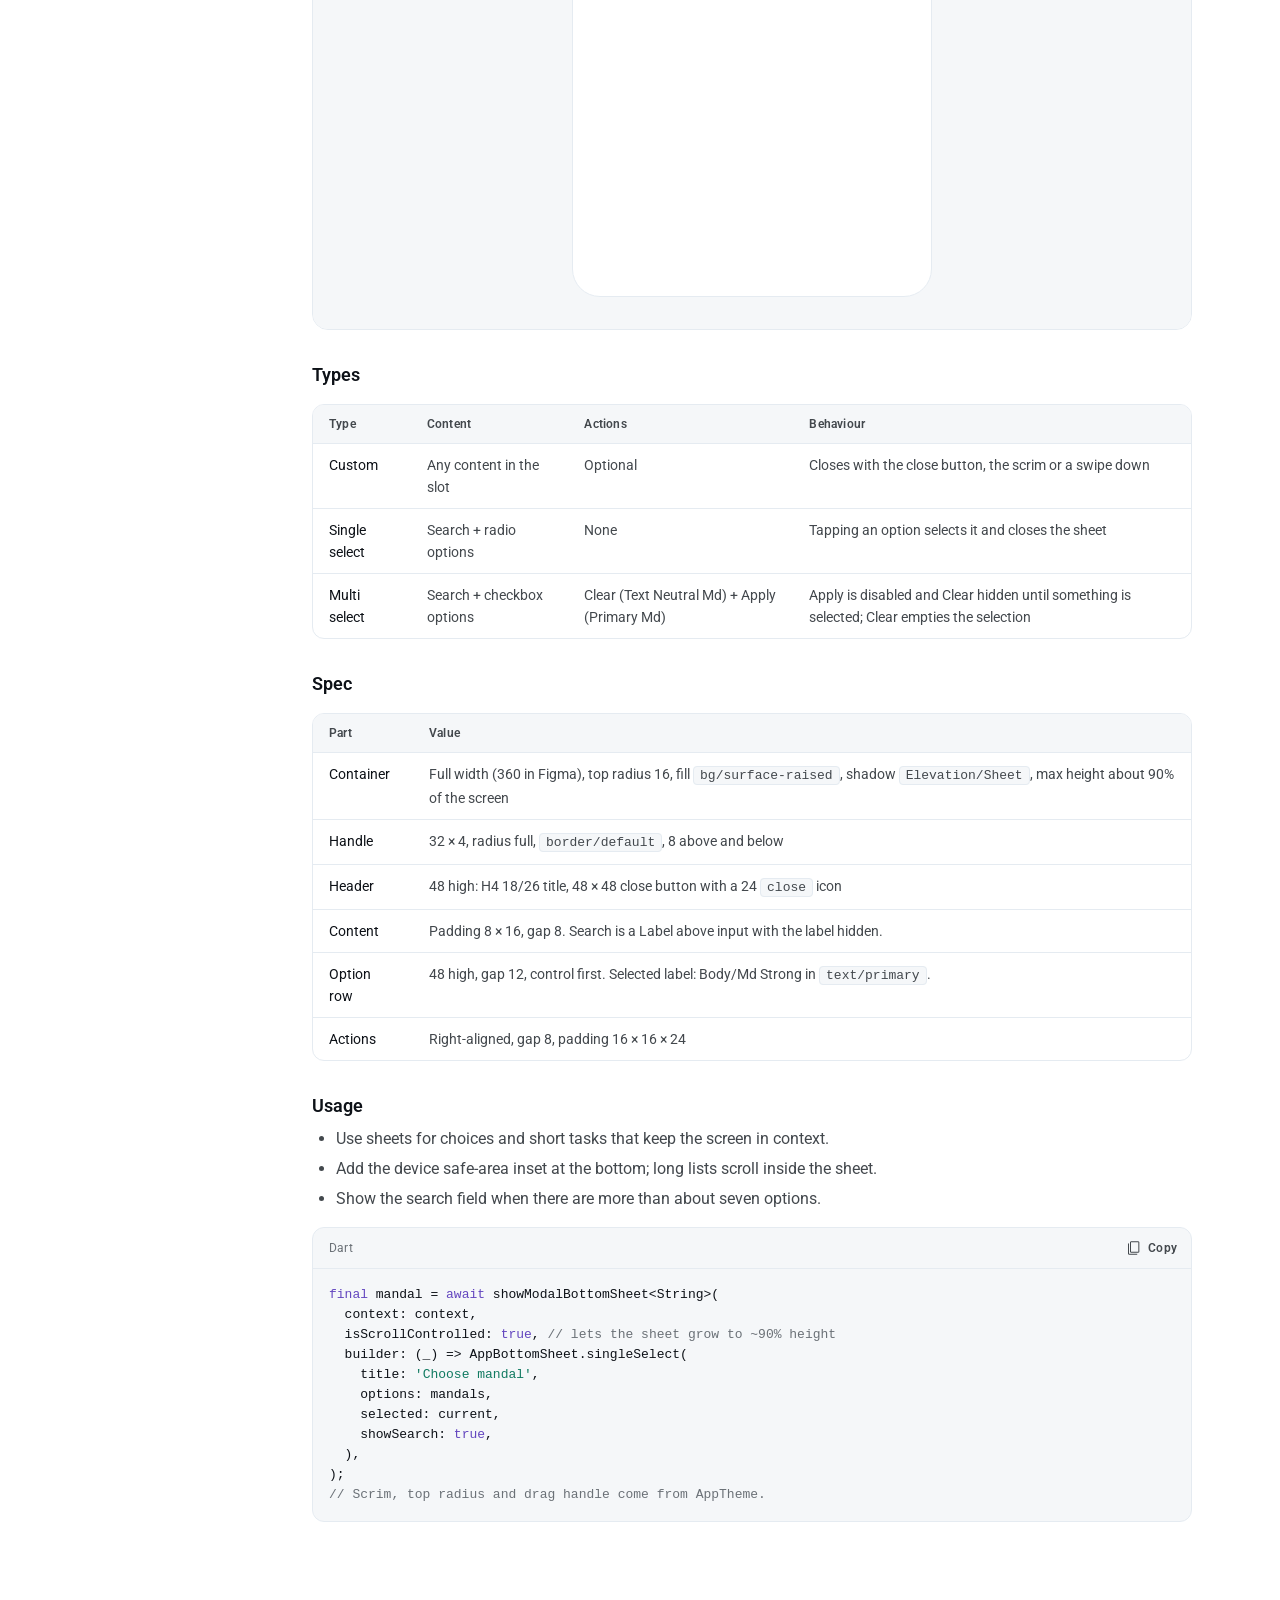
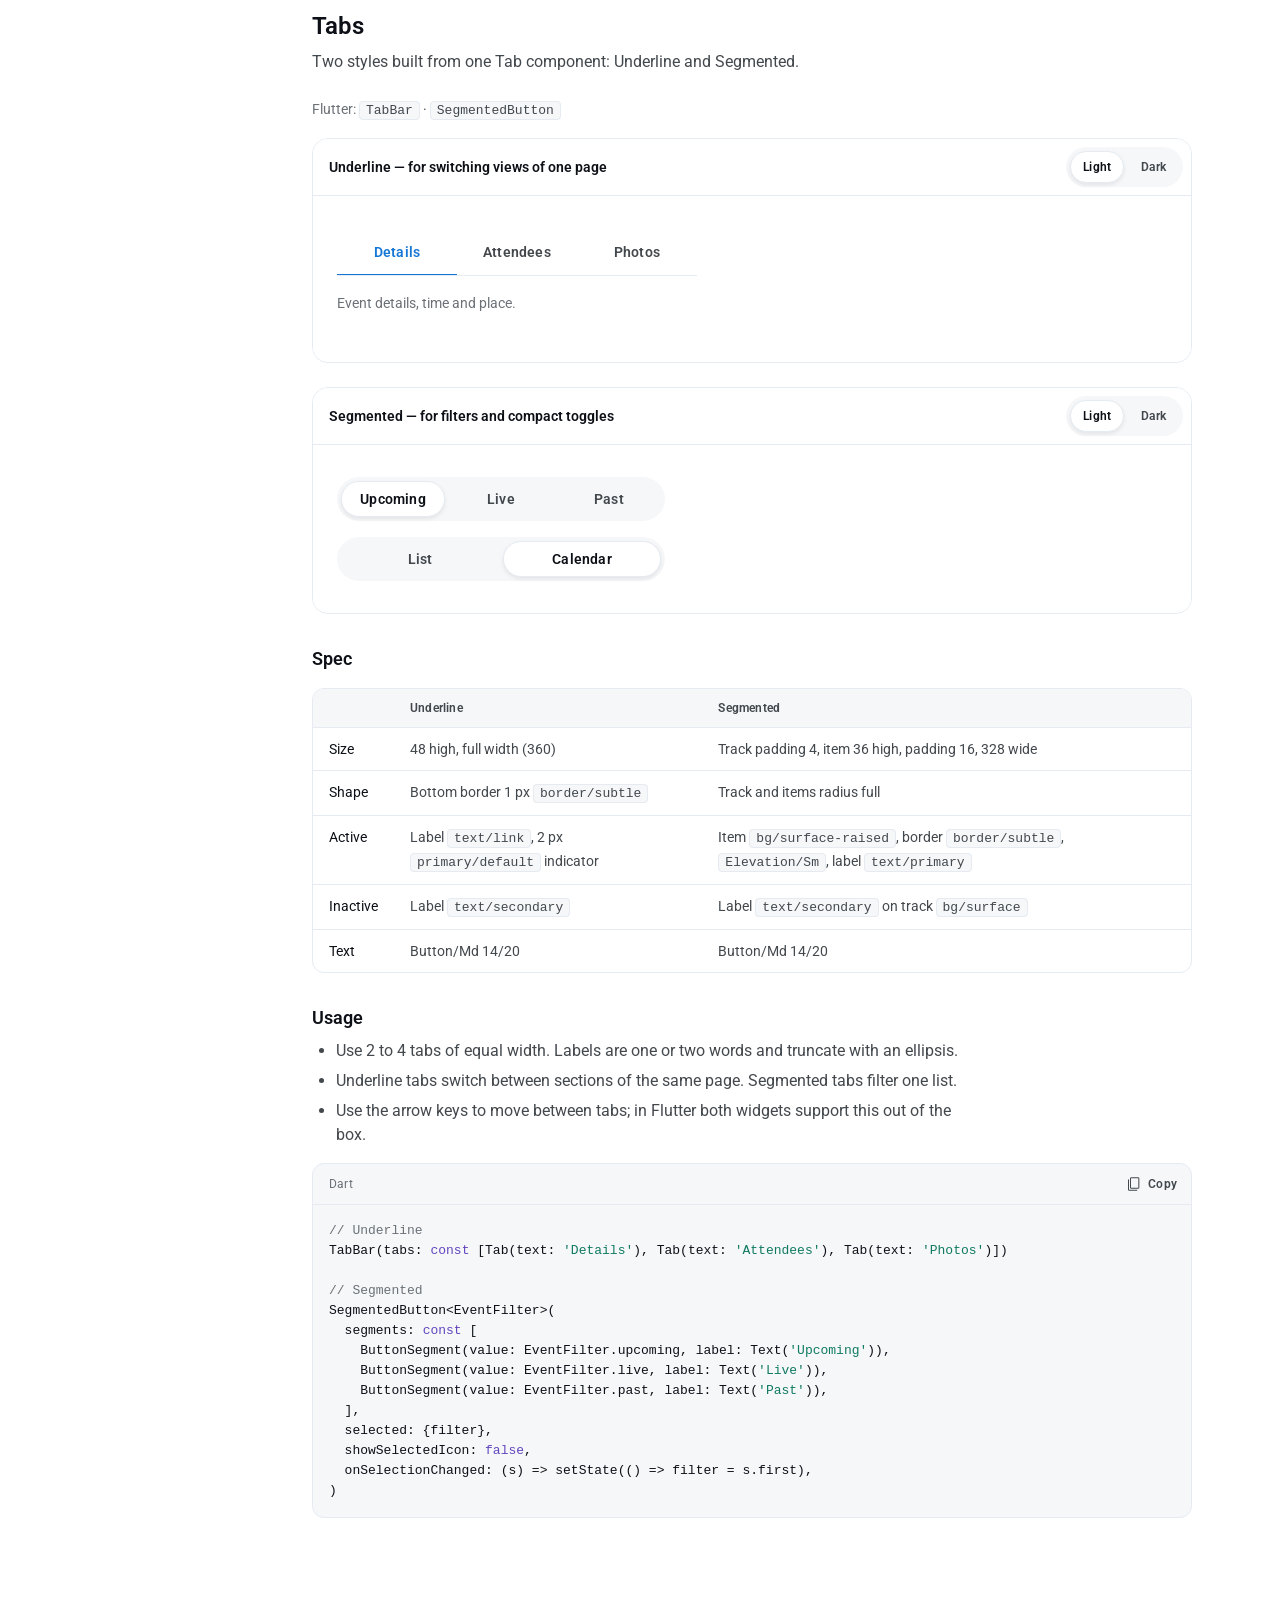
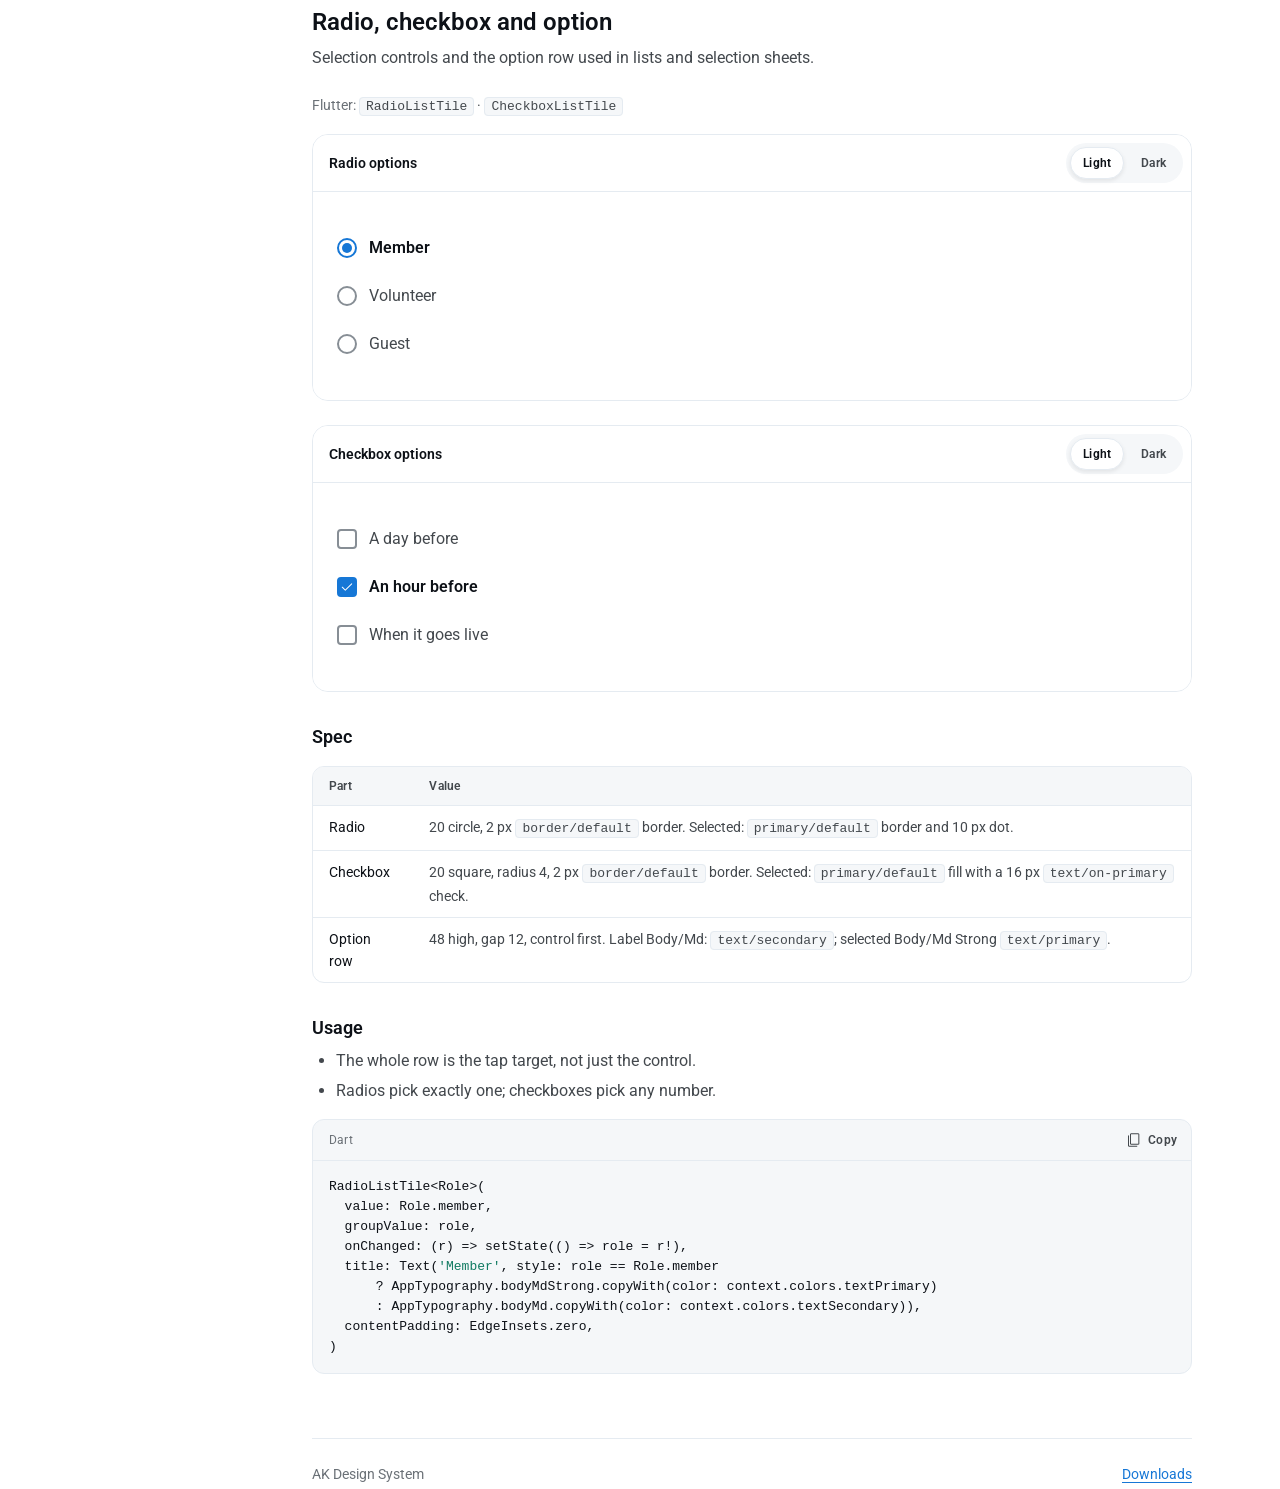
==== commit fb829836: "Add AK name changes" ====
--- a/components.html
+++ b/components.html
@@ -3,7 +3,7 @@
 <head>
 <meta charset="utf-8">
 <meta name="viewport" content="width=device-width, initial-scale=1">
-<title>Components · Mobile Design System</title>
+<title>Components · AK Design System</title>
 <meta name="description" content="Live demos and specs for every component, with Flutter widget mapping.">
 <meta name="robots" content="noindex, nofollow">
 <meta name="theme-color" content="#FFFFFF" media="(prefers-color-scheme: light)">
@@ -27,9 +27,8 @@
 </linearGradient>
 <path id="stroke0_6666_40" d="M80.7227 0C91.3691 0 100 8.63089 100 19.2773V80.7227C100 91.3691 91.3691 100 80.7227 100H19.2773C8.63089 100 0 91.3691 0 80.7227V19.2773C0 8.63089 8.63089 0 19.2773 0H80.7227ZM45.6016 24.0967L26.5059 75.4893H37.7656L41.3213 64.6533H59.792L63.3564 75.4893H74.6514L55.4502 24.0967H45.6016ZM57.0645 56.3584H44.043L50.5449 36.5391L57.0645 56.3584Z"/>
 </defs>
-</svg><span class="brand-name">Mobile Design System</span></a>
+</svg><span class="brand-name">AK Design System</span></a><span class="c-badge brand-beta" data-tone="info">Beta</span>
   <nav class="topbar-links" aria-label="Quick links">
-    <a class="hide-sm" href="https://www.figma.com/design/JTvfvW2ahlDmuKujonnoyb/Mobile-Design-System" target="_blank" rel="noopener"><svg class="icon " viewBox="0 -960 960 960" aria-hidden="true" focusable="false"><path d="M180-120q-24 0-42-18t-18-42v-600q0-24 18-42t42-18h249q12.75 0 21.38 8.68 8.62 8.67 8.62 21.5 0 12.82-8.62 21.32-8.63 8.5-21.38 8.5H180v600h600v-249q0-12.75 8.68-21.38 8.67-8.62 21.5-8.62 12.82 0 21.32 8.62 8.5 8.63 8.5 21.38v249q0 24-18 42t-42 18H180Zm600-617L403-360q-9 9-21 8.5t-21-9.5q-9-9-9-21t9-21l377-377H549q-12.75 0-21.37-8.68-8.63-8.67-8.63-21.5 0-12.82 8.63-21.32 8.62-8.5 21.37-8.5h261q12.75 0 21.38 8.62Q840-822.75 840-810v261q0 12.75-8.68 21.37-8.67 8.63-21.5 8.63-12.82 0-21.32-8.63-8.5-8.62-8.5-21.37v-188Z"/></svg><span>Figma</span></a>
     <a href="handoff.html#downloads"><svg class="icon " viewBox="0 -960 960 960" aria-hidden="true" focusable="false"><path d="M469-327q-5-2-10-7L308-485q-9-9.27-8.5-21.64.5-12.36 9.11-21.36 9.39-9 21.89-9t21.5 9l98 99v-341q0-12.75 8.68-21.38 8.67-8.62 21.5-8.62 12.82 0 21.32 8.62 8.5 8.63 8.5 21.38v341l99-99q8.8-9 20.9-8.5 12.1.5 21.49 9.5 8.61 9 8.61 21.5t-9 21.5L501-334q-5 5-10.13 7-5.14 2-11 2-5.87 0-10.87-2ZM220-160q-24 0-42-18t-18-42v-113q0-12.75 8.68-21.38 8.67-8.62 21.5-8.62 12.82 0 21.32 8.62 8.5 8.63 8.5 21.38v113h520v-113q0-12.75 8.68-21.38 8.67-8.62 21.5-8.62 12.82 0 21.32 8.62 8.5 8.63 8.5 21.38v113q0 24-18 42t-42 18H220Z"/></svg><span>Downloads</span></a>
     <button class="icon-btn theme-btn" type="button" aria-label="Switch between light and dark"><svg class="icon when-light" viewBox="0 -960 960 960" aria-hidden="true" focusable="false"><path d="M480-120q-150 0-255-105T120-480q0-135 79.5-229T408-830q20-5 34-1t22 15q8 10 7.5 25t-8.5 35q-9 23-14 47t-5 49q0 90 63 153t153 63q25 0 48.5-4.5T754-461q22-8 38-7t26 9q10 8 13 23t-2 36q-27 121-121 200.5T480-120Zm0-60q109 0 190-67.5T771-406q-25 11-53.5 16.5T660-384q-115 0-195.5-80.5T384-660q0-24 5-51.5t18-62.5q-98 27-162.5 109.5T180-480q0 125 87.5 212.5T480-180Zm-4-297Z"/></svg><svg class="icon when-dark" viewBox="0 -960 960 960" aria-hidden="true" focusable="false"><path d="M579-380.76q41-40.77 41-99Q620-538 579.24-579q-40.77-41-99-41Q422-620 381-579.24q-41 40.77-41 99Q340-422 380.76-381q40.77 41 99 41Q538-340 579-380.76ZM338.5-338.5Q280-397 280-480t58.5-141.5Q397-680 480-680t141.5 58.5Q680-563 680-480t-58.5 141.5Q563-280 480-280t-141.5-58.5ZM70-450q-12.75 0-21.37-8.68-8.63-8.67-8.63-21.5 0-12.82 8.63-21.32Q57.25-510 70-510h100q12.75 0 21.38 8.68 8.62 8.67 8.62 21.5 0 12.82-8.62 21.32-8.63 8.5-21.38 8.5H70Zm720 0q-12.75 0-21.37-8.68-8.63-8.67-8.63-21.5 0-12.82 8.63-21.32 8.62-8.5 21.37-8.5h100q12.75 0 21.38 8.68 8.62 8.67 8.62 21.5 0 12.82-8.62 21.32-8.63 8.5-21.38 8.5H790ZM458.5-768.63Q450-777.25 450-790v-100q0-12.75 8.68-21.38 8.67-8.62 21.5-8.62 12.82 0 21.32 8.62 8.5 8.63 8.5 21.38v100q0 12.75-8.68 21.37-8.67 8.63-21.5 8.63-12.82 0-21.32-8.63Zm0 720Q450-57.25 450-70v-100q0-12.75 8.68-21.38 8.67-8.62 21.5-8.62 12.82 0 21.32 8.62 8.5 8.63 8.5 21.38v100q0 12.75-8.68 21.37-8.67 8.63-21.5 8.63-12.82 0-21.32-8.63ZM240-678l-57-56q-9-9-8.63-21.6.37-12.61 8.53-21.5 8.89-8.9 21.5-8.9 12.6 0 21.6 9l56 57q8 9 8 21t-8 20.5q-8 8.5-20.5 8.5t-21.5-8Zm494 495-56-57q-8-9-8-21.38 0-12.37 8.5-20.62 8.5-9 20.5-9t21 9l57 56q9 9 8.63 21.6-.37 12.61-8.53 21.5-8.89 8.9-21.5 8.9-12.6 0-21.6-9Zm-56-495q-9-9-9-21t9-21l56-57q9-9 21.6-8.63 12.61.37 21.5 8.53 8.9 8.89 8.9 21.5 0 12.6-9 21.6l-57 56q-8 8-20.36 8-12.37 0-21.64-8ZM182.9-182.9q-8.9-8.89-8.9-21.5 0-12.6 9-21.6l57-56q8.8-9 20.9-9 12.1 0 20.71 9 9.39 9 9.39 21t-9 21l-56 57q-9 9-21.6 8.63-12.61-.37-21.5-8.53ZM480-480Z"/></svg></button>
   </nav>
@@ -38,13 +37,13 @@
 <div class="layout">
   <aside class="sidebar" id="sidebar"><nav aria-label="Pages"><div class="nav-group"><a class="nav-page" href="index.html"><svg class="icon " viewBox="0 -960 960 960" aria-hidden="true" focusable="false"><path d="M180-120q-24 0-42-18t-18-42v-600q0-24 18-42t42-18h600q24 0 42 18t18 42v600q0 24-18 42t-42 18H180Zm0-60h270v-600H180v600Zm330 0h270v-301H510v301Zm0-361h270v-239H510v239Z"/></svg>Overview</a></div><div class="nav-group"><a class="nav-page" href="foundations.html"><svg class="icon " viewBox="0 -960 960 960" aria-hidden="true" focusable="false"><path d="M480-80q-82 0-155-31.5t-127.5-86Q143-252 111.5-325T80-480q0-85 32-158t87.5-127q55.5-54 130-84.5T489-880q79 0 150 26.5T763.5-780q53.5 47 85 111.5T880-527q0 108-63 170.5T650-294h-75q-18 0-31 14t-13 31q0 27 14.5 46t14.5 44q0 38-21 58.5T480-80Zm0-400Zm-198 11q15-15 15-35t-15-35q-15-15-35-15t-35 15q-15 15-15 35t15 35q15 15 35 15t35-15Zm126-170q15-15 15-35t-15-35q-15-15-35-15t-35 15q-15 15-15 35t15 35q15 15 35 15t35-15Zm214 0q15-15 15-35t-15-35q-15-15-35-15t-35 15q-15 15-15 35t15 35q15 15 35 15t35-15Zm131 170q15-15 15-35t-15-35q-15-15-35-15t-35 15q-15 15-15 35t15 35q15 15 35 15t35-15ZM480-140q11 0 15.5-4.5T500-159q0-14-14.5-26T471-238q0-46 30-81t76-35h73q76 0 123-44.5T820-527q0-132-100-212.5T489-820q-146 0-247.5 98.5T140-480q0 141 99.5 240.5T480-140Z"/></svg>Foundations</a></div><div class="nav-group"><a class="nav-page" href="components.html" aria-current="page"><svg class="icon " viewBox="0 -960 960 960" aria-hidden="true" focusable="false"><path d="M658-487 487-658q-5-5-7-10.13-2-5.14-2-11 0-5.87 2-10.87 2-5 7-10l171-171q5-5 10.13-7 5.14-2 11-2 5.87 0 10.87 2 5 2 10 7l171 171q5 5 7 10.13 2 5.14 2 11 0 5.87-2 10.87-2 5-7 10L700-487q-5 5-10.13 7-5.14 2-11 2-5.87 0-10.87-2-5-2-10-7Zm-538-81v-241q0-12.75 8.63-21.38Q137.25-839 150-839h241q12.75 0 21.38 8.62Q421-821.75 421-809v241q0 12.75-8.62 21.37Q403.75-538 391-538H150q-12.75 0-21.37-8.63Q120-555.25 120-568Zm418 418v-241q0-12.75 8.63-21.38Q555.25-421 568-421h241q12.75 0 21.38 8.62Q839-403.75 839-391v241q0 12.75-8.62 21.37Q821.75-120 809-120H568q-12.75 0-21.37-8.63Q538-137.25 538-150Zm-418 0v-241q0-12.75 8.63-21.38Q137.25-421 150-421h241q12.75 0 21.38 8.62Q421-403.75 421-391v241q0 12.75-8.62 21.37Q403.75-120 391-120H150q-12.75 0-21.37-8.63Q120-137.25 120-150Zm60-448h181v-181H180v181Zm502 51 129-129-129-129-129 129 129 129Zm-84 367h181v-181H598v181Zm-418 0h181v-181H180v181Zm181-418Zm192-78ZM361-361Zm237 0Z"/></svg>Components</a><ul class="nav-sub"><li><a href="#inventory">All components</a></li><li><a href="#button">Button</a></li><li><a href="#input">Input</a></li><li><a href="#badge">Status badge</a></li><li><a href="#dialog">Dialog</a></li><li><a href="#sheet">Bottom sheet</a></li><li><a href="#tabs">Tabs</a></li><li><a href="#selection">Radio, checkbox, option</a></li></ul></div><div class="nav-group"><a class="nav-page" href="guidelines.html"><svg class="icon " viewBox="0 -960 960 960" aria-hidden="true" focusable="false"><path d="m687-271-90 90q-9 9-21 9t-21-9q-9-9-9-21t9-21l90-90-90-90q-9-9-9-21t9-21q9-9 21-9t21 9l90 90 90-90q9-9 21-9t21 9q9 9 9 21t-9 21l-90 90 90 90q9 9 9 21t-9 21q-9 9-21 9t-21-9l-90-90Zm-28-348 158-158q9-9 21-8.5t21 9.5q9 9 9 21t-9 21L680-555q-9 9-21 9t-21-9L538-655q-9-9-9-21t9-21q9-9 21-8.5t21 8.5l79 78ZM110-350h300q13 0 21.5 8.5T440-320q0 13-8.5 21.5T410-290H110q-13 0-21.5-8.5T80-320q0-13 8.5-21.5T110-350Zm0-320h300q13 0 21.5 8.5T440-640q0 13-8.5 21.5T410-610H110q-13 0-21.5-8.5T80-640q0-13 8.5-21.5T110-670Z"/></svg>Guidelines</a></div><div class="nav-group"><a class="nav-page" href="handoff.html"><svg class="icon " viewBox="0 -960 960 960" aria-hidden="true" focusable="false"><path d="M469-327q-5-2-10-7L308-485q-9-9.27-8.5-21.64.5-12.36 9.11-21.36 9.39-9 21.89-9t21.5 9l98 99v-341q0-12.75 8.68-21.38 8.67-8.62 21.5-8.62 12.82 0 21.32 8.62 8.5 8.63 8.5 21.38v341l99-99q8.8-9 20.9-8.5 12.1.5 21.49 9.5 8.61 9 8.61 21.5t-9 21.5L501-334q-5 5-10.13 7-5.14 2-11 2-5.87 0-10.87-2ZM220-160q-24 0-42-18t-18-42v-113q0-12.75 8.68-21.38 8.67-8.62 21.5-8.62 12.82 0 21.32 8.62 8.5 8.63 8.5 21.38v113h520v-113q0-12.75 8.68-21.38 8.67-8.62 21.5-8.62 12.82 0 21.32 8.62 8.5 8.63 8.5 21.38v113q0 24-18 42t-42 18H220Z"/></svg>Handoff &amp; downloads</a></div></nav></aside>
   <main class="content" id="main"><div class="page">
-<h1 class="page-title">Components</h1><p class="lede">Each component below is live and uses the same tokens as Figma and Flutter. Switch any demo between Light and Dark with its own toggle. Widget names such as <code>AppButton</code> are the widgets your app builds from these specs; the theme package gives them their tokens.</p><section class="section" id="inventory"><h2>All components</h2><div class="table-wrap"><table class=""><thead><tr><th scope="col">Component</th><th scope="col">Figma variants</th><th scope="col">Flutter</th><th scope="col">Docs</th></tr></thead><tbody><tr><td>Button</td><td>Variant × Size × State (60)</td><td><code>AppButton</code></td><td><a href="#button">Button</a></td></tr><tr><td>Input</td><td>Style × State (12)</td><td><code>AppTextField</code></td><td><a href="#input">Input</a></td></tr><tr><td>Status Badge</td><td>Tone (7)</td><td><code>StatusBadge</code></td><td><a href="#badge">Status badge</a></td></tr><tr><td>Dialog</td><td>Icon (5)</td><td><code>AppDialog</code></td><td><a href="#dialog">Dialog</a></td></tr><tr><td>Bottom Sheet</td><td>Type (3)</td><td><code>AppBottomSheet</code></td><td><a href="#sheet">Bottom sheet</a></td></tr><tr><td>Slot/Content</td><td>Placeholder for custom sheet content</td><td>—</td><td><a href="#sheet">Bottom sheet</a></td></tr><tr><td>Tab</td><td>Style × State (4)</td><td><code>Tab</code> / segment</td><td><a href="#tabs">Tabs</a></td></tr><tr><td>Tabs</td><td>Style (2)</td><td><code>TabBar</code> · <code>SegmentedButton</code></td><td><a href="#tabs">Tabs</a></td></tr><tr><td>Radio</td><td>Selected (2)</td><td><code>Radio</code></td><td><a href="#selection">Selection</a></td></tr><tr><td>Checkbox</td><td>Selected (2)</td><td><code>Checkbox</code></td><td><a href="#selection">Selection</a></td></tr><tr><td>Option</td><td>Control × Selected (4)</td><td><code>RadioListTile</code> · <code>CheckboxListTile</code></td><td><a href="#selection">Selection</a></td></tr><tr><td>Icons</td><td>16 icon components</td><td><code>Icon(Symbols.*_rounded)</code></td><td><a href="foundations.html#icons">Icons</a></td></tr></tbody></table></div></section><section class="section" id="button"><h2>Button</h2><p class="section-intro">Five variants in four sizes, each with Default, Pressed and Disabled states (60 variants in Figma). Leading and trailing icons are optional.</p><p class="small"><span class="muted">Figma:</span> <a href="https://www.figma.com/design/JTvfvW2ahlDmuKujonnoyb/Mobile-Design-System?node-id=7-442" target="_blank" rel="noopener">Button</a> &nbsp; <span class="muted">Flutter:</span> <code>AppButton</code></p><div class="demo"><div class="demo-head"><span class="demo-title">Variants</span><div class="c-seg is-auto is-compact mode-switch" role="tablist" aria-label="Preview mode"><button class="c-seg-item" type="button" role="tab" data-mode="light" aria-selected="true">Light</button><button class="c-seg-item" type="button" role="tab" data-mode="dark" aria-selected="false">Dark</button></div></div><div class="demo-body "><button class="c-btn c-btn--primary " type="button"><span>Primary</span></button><button class="c-btn c-btn--outline " type="button"><span>Outline</span></button><button class="c-btn c-btn--neutral " type="button"><span>Neutral</span></button><button class="c-btn c-btn--text " type="button"><span>Text</span></button><button class="c-btn c-btn--text-neutral " type="button"><span>Text Neutral</span></button></div></div><div class="demo"><div class="demo-head"><span class="demo-title">Sizes</span><div class="c-seg is-auto is-compact mode-switch" role="tablist" aria-label="Preview mode"><button class="c-seg-item" type="button" role="tab" data-mode="light" aria-selected="true">Light</button><button class="c-seg-item" type="button" role="tab" data-mode="dark" aria-selected="false">Dark</button></div></div><div class="demo-body "><button class="c-btn c-btn--primary c-btn--xs " type="button"><svg class="icon " viewBox="0 -960 960 960" aria-hidden="true" focusable="false"><path d="M450-450H230q-12.75 0-21.37-8.68-8.63-8.67-8.63-21.5 0-12.82 8.63-21.32 8.62-8.5 21.37-8.5h220v-220q0-12.75 8.68-21.38 8.67-8.62 21.5-8.62 12.82 0 21.32 8.62 8.5 8.63 8.5 21.38v220h220q12.75 0 21.38 8.68 8.62 8.67 8.62 21.5 0 12.82-8.62 21.32-8.63 8.5-21.38 8.5H510v220q0 12.75-8.68 21.37-8.67 8.63-21.5 8.63-12.82 0-21.32-8.63-8.5-8.62-8.5-21.37v-220Z"/></svg><span>Xs 24</span></button><button class="c-btn c-btn--primary c-btn--sm " type="button"><svg class="icon " viewBox="0 -960 960 960" aria-hidden="true" focusable="false"><path d="M450-450H230q-12.75 0-21.37-8.68-8.63-8.67-8.63-21.5 0-12.82 8.63-21.32 8.62-8.5 21.37-8.5h220v-220q0-12.75 8.68-21.38 8.67-8.62 21.5-8.62 12.82 0 21.32 8.62 8.5 8.63 8.5 21.38v220h220q12.75 0 21.38 8.68 8.62 8.67 8.62 21.5 0 12.82-8.62 21.32-8.63 8.5-21.38 8.5H510v220q0 12.75-8.68 21.37-8.67 8.63-21.5 8.63-12.82 0-21.32-8.63-8.5-8.62-8.5-21.37v-220Z"/></svg><span>Sm 32</span></button><button class="c-btn c-btn--primary c-btn--md " type="button"><svg class="icon " viewBox="0 -960 960 960" aria-hidden="true" focusable="false"><path d="M450-450H230q-12.75 0-21.37-8.68-8.63-8.67-8.63-21.5 0-12.82 8.63-21.32 8.62-8.5 21.37-8.5h220v-220q0-12.75 8.68-21.38 8.67-8.62 21.5-8.62 12.82 0 21.32 8.62 8.5 8.63 8.5 21.38v220h220q12.75 0 21.38 8.68 8.62 8.67 8.62 21.5 0 12.82-8.62 21.32-8.63 8.5-21.38 8.5H510v220q0 12.75-8.68 21.37-8.67 8.63-21.5 8.63-12.82 0-21.32-8.63-8.5-8.62-8.5-21.37v-220Z"/></svg><span>Md 40</span></button><button class="c-btn c-btn--primary " type="button"><svg class="icon " viewBox="0 -960 960 960" aria-hidden="true" focusable="false"><path d="M450-450H230q-12.75 0-21.37-8.68-8.63-8.67-8.63-21.5 0-12.82 8.63-21.32 8.62-8.5 21.37-8.5h220v-220q0-12.75 8.68-21.38 8.67-8.62 21.5-8.62 12.82 0 21.32 8.62 8.5 8.63 8.5 21.38v220h220q12.75 0 21.38 8.68 8.62 8.67 8.62 21.5 0 12.82-8.62 21.32-8.63 8.5-21.38 8.5H510v220q0 12.75-8.68 21.37-8.67 8.63-21.5 8.63-12.82 0-21.32-8.63-8.5-8.62-8.5-21.37v-220Z"/></svg><span>Lg 48</span></button></div></div><div class="demo"><div class="demo-head"><span class="demo-title">States (press any button to see its pressed state)</span><div class="c-seg is-auto is-compact mode-switch" role="tablist" aria-label="Preview mode"><button class="c-seg-item" type="button" role="tab" data-mode="light" aria-selected="true">Light</button><button class="c-seg-item" type="button" role="tab" data-mode="dark" aria-selected="false">Dark</button></div></div><div class="demo-body col"><div class="demo-row"><span class="demo-label">Primary</span><button class="c-btn c-btn--primary c-btn--md " type="button"><span>Default</span></button><button class="c-btn c-btn--primary c-btn--md is-pressed" type="button"><span>Pressed</span></button><button class="c-btn c-btn--primary c-btn--md " type="button" disabled><span>Disabled</span></button><button class="c-btn c-btn--primary c-btn--md " type="button"><svg class="icon " viewBox="0 -960 960 960" aria-hidden="true" focusable="false"><path d="M180-80q-24 0-42-18t-18-42v-620q0-24 18-42t42-18h65v-28q0-13.6 9-22.8 9-9.2 23.02-9.2t23.5 9.2Q310-861.6 310-848v28h340v-28q0-13.6 9-22.8 9-9.2 23.02-9.2t23.5 9.2Q715-861.6 715-848v28h65q24 0 42 18t18 42v620q0 24-18 42t-42 18H180Zm0-60h600v-430H180v430Zm0-490h600v-130H180v130Zm0 0v-130 130Zm300 230q-17 0-28.5-11.5T440-440q0-17 11.5-28.5T480-480q17 0 28.5 11.5T520-440q0 17-11.5 28.5T480-400Zm-188.5-11.5Q280-423 280-440t11.5-28.5Q303-480 320-480t28.5 11.5Q360-457 360-440t-11.5 28.5Q337-400 320-400t-28.5-11.5ZM640-400q-17 0-28.5-11.5T600-440q0-17 11.5-28.5T640-480q17 0 28.5 11.5T680-440q0 17-11.5 28.5T640-400ZM480-240q-17 0-28.5-11.5T440-280q0-17 11.5-28.5T480-320q17 0 28.5 11.5T520-280q0 17-11.5 28.5T480-240Zm-188.5-11.5Q280-263 280-280t11.5-28.5Q303-320 320-320t28.5 11.5Q360-297 360-280t-11.5 28.5Q337-240 320-240t-28.5-11.5ZM640-240q-17 0-28.5-11.5T600-280q0-17 11.5-28.5T640-320q17 0 28.5 11.5T680-280q0 17-11.5 28.5T640-240Z"/></svg><span>With icon</span></button></div><div class="demo-row"><span class="demo-label">Outline</span><button class="c-btn c-btn--outline c-btn--md " type="button"><span>Default</span></button><button class="c-btn c-btn--outline c-btn--md is-pressed" type="button"><span>Pressed</span></button><button class="c-btn c-btn--outline c-btn--md " type="button" disabled><span>Disabled</span></button><button class="c-btn c-btn--outline c-btn--md " type="button"><svg class="icon " viewBox="0 -960 960 960" aria-hidden="true" focusable="false"><path d="M180-80q-24 0-42-18t-18-42v-620q0-24 18-42t42-18h65v-28q0-13.6 9-22.8 9-9.2 23.02-9.2t23.5 9.2Q310-861.6 310-848v28h340v-28q0-13.6 9-22.8 9-9.2 23.02-9.2t23.5 9.2Q715-861.6 715-848v28h65q24 0 42 18t18 42v620q0 24-18 42t-42 18H180Zm0-60h600v-430H180v430Zm0-490h600v-130H180v130Zm0 0v-130 130Zm300 230q-17 0-28.5-11.5T440-440q0-17 11.5-28.5T480-480q17 0 28.5 11.5T520-440q0 17-11.5 28.5T480-400Zm-188.5-11.5Q280-423 280-440t11.5-28.5Q303-480 320-480t28.5 11.5Q360-457 360-440t-11.5 28.5Q337-400 320-400t-28.5-11.5ZM640-400q-17 0-28.5-11.5T600-440q0-17 11.5-28.5T640-480q17 0 28.5 11.5T680-440q0 17-11.5 28.5T640-400ZM480-240q-17 0-28.5-11.5T440-280q0-17 11.5-28.5T480-320q17 0 28.5 11.5T520-280q0 17-11.5 28.5T480-240Zm-188.5-11.5Q280-263 280-280t11.5-28.5Q303-320 320-320t28.5 11.5Q360-297 360-280t-11.5 28.5Q337-240 320-240t-28.5-11.5ZM640-240q-17 0-28.5-11.5T600-280q0-17 11.5-28.5T640-320q17 0 28.5 11.5T680-280q0 17-11.5 28.5T640-240Z"/></svg><span>With icon</span></button></div><div class="demo-row"><span class="demo-label">Neutral</span><button class="c-btn c-btn--neutral c-btn--md " type="button"><span>Default</span></button><button class="c-btn c-btn--neutral c-btn--md is-pressed" type="button"><span>Pressed</span></button><button class="c-btn c-btn--neutral c-btn--md " type="button" disabled><span>Disabled</span></button><button class="c-btn c-btn--neutral c-btn--md " type="button"><svg class="icon " viewBox="0 -960 960 960" aria-hidden="true" focusable="false"><path d="M180-80q-24 0-42-18t-18-42v-620q0-24 18-42t42-18h65v-28q0-13.6 9-22.8 9-9.2 23.02-9.2t23.5 9.2Q310-861.6 310-848v28h340v-28q0-13.6 9-22.8 9-9.2 23.02-9.2t23.5 9.2Q715-861.6 715-848v28h65q24 0 42 18t18 42v620q0 24-18 42t-42 18H180Zm0-60h600v-430H180v430Zm0-490h600v-130H180v130Zm0 0v-130 130Zm300 230q-17 0-28.5-11.5T440-440q0-17 11.5-28.5T480-480q17 0 28.5 11.5T520-440q0 17-11.5 28.5T480-400Zm-188.5-11.5Q280-423 280-440t11.5-28.5Q303-480 320-480t28.5 11.5Q360-457 360-440t-11.5 28.5Q337-400 320-400t-28.5-11.5ZM640-400q-17 0-28.5-11.5T600-440q0-17 11.5-28.5T640-480q17 0 28.5 11.5T680-440q0 17-11.5 28.5T640-400ZM480-240q-17 0-28.5-11.5T440-280q0-17 11.5-28.5T480-320q17 0 28.5 11.5T520-280q0 17-11.5 28.5T480-240Zm-188.5-11.5Q280-263 280-280t11.5-28.5Q303-320 320-320t28.5 11.5Q360-297 360-280t-11.5 28.5Q337-240 320-240t-28.5-11.5ZM640-240q-17 0-28.5-11.5T600-280q0-17 11.5-28.5T640-320q17 0 28.5 11.5T680-280q0 17-11.5 28.5T640-240Z"/></svg><span>With icon</span></button></div><div class="demo-row"><span class="demo-label">Text</span><button class="c-btn c-btn--text c-btn--md " type="button"><span>Default</span></button><button class="c-btn c-btn--text c-btn--md is-pressed" type="button"><span>Pressed</span></button><button class="c-btn c-btn--text c-btn--md " type="button" disabled><span>Disabled</span></button><button class="c-btn c-btn--text c-btn--md " type="button"><svg class="icon " viewBox="0 -960 960 960" aria-hidden="true" focusable="false"><path d="M180-80q-24 0-42-18t-18-42v-620q0-24 18-42t42-18h65v-28q0-13.6 9-22.8 9-9.2 23.02-9.2t23.5 9.2Q310-861.6 310-848v28h340v-28q0-13.6 9-22.8 9-9.2 23.02-9.2t23.5 9.2Q715-861.6 715-848v28h65q24 0 42 18t18 42v620q0 24-18 42t-42 18H180Zm0-60h600v-430H180v430Zm0-490h600v-130H180v130Zm0 0v-130 130Zm300 230q-17 0-28.5-11.5T440-440q0-17 11.5-28.5T480-480q17 0 28.5 11.5T520-440q0 17-11.5 28.5T480-400Zm-188.5-11.5Q280-423 280-440t11.5-28.5Q303-480 320-480t28.5 11.5Q360-457 360-440t-11.5 28.5Q337-400 320-400t-28.5-11.5ZM640-400q-17 0-28.5-11.5T600-440q0-17 11.5-28.5T640-480q17 0 28.5 11.5T680-440q0 17-11.5 28.5T640-400ZM480-240q-17 0-28.5-11.5T440-280q0-17 11.5-28.5T480-320q17 0 28.5 11.5T520-280q0 17-11.5 28.5T480-240Zm-188.5-11.5Q280-263 280-280t11.5-28.5Q303-320 320-320t28.5 11.5Q360-297 360-280t-11.5 28.5Q337-240 320-240t-28.5-11.5ZM640-240q-17 0-28.5-11.5T600-280q0-17 11.5-28.5T640-320q17 0 28.5 11.5T680-280q0 17-11.5 28.5T640-240Z"/></svg><span>With icon</span></button></div><div class="demo-row"><span class="demo-label">Text Neutral</span><button class="c-btn c-btn--text-neutral c-btn--md " type="button"><span>Default</span></button><button class="c-btn c-btn--text-neutral c-btn--md is-pressed" type="button"><span>Pressed</span></button><button class="c-btn c-btn--text-neutral c-btn--md " type="button" disabled><span>Disabled</span></button><button class="c-btn c-btn--text-neutral c-btn--md " type="button"><svg class="icon " viewBox="0 -960 960 960" aria-hidden="true" focusable="false"><path d="M180-80q-24 0-42-18t-18-42v-620q0-24 18-42t42-18h65v-28q0-13.6 9-22.8 9-9.2 23.02-9.2t23.5 9.2Q310-861.6 310-848v28h340v-28q0-13.6 9-22.8 9-9.2 23.02-9.2t23.5 9.2Q715-861.6 715-848v28h65q24 0 42 18t18 42v620q0 24-18 42t-42 18H180Zm0-60h600v-430H180v430Zm0-490h600v-130H180v130Zm0 0v-130 130Zm300 230q-17 0-28.5-11.5T440-440q0-17 11.5-28.5T480-480q17 0 28.5 11.5T520-440q0 17-11.5 28.5T480-400Zm-188.5-11.5Q280-423 280-440t11.5-28.5Q303-480 320-480t28.5 11.5Q360-457 360-440t-11.5 28.5Q337-400 320-400t-28.5-11.5ZM640-400q-17 0-28.5-11.5T600-440q0-17 11.5-28.5T640-480q17 0 28.5 11.5T680-440q0 17-11.5 28.5T640-400ZM480-240q-17 0-28.5-11.5T440-280q0-17 11.5-28.5T480-320q17 0 28.5 11.5T520-280q0 17-11.5 28.5T480-240Zm-188.5-11.5Q280-263 280-280t11.5-28.5Q303-320 320-320t28.5 11.5Q360-297 360-280t-11.5 28.5Q337-240 320-240t-28.5-11.5ZM640-240q-17 0-28.5-11.5T600-280q0-17 11.5-28.5T640-320q17 0 28.5 11.5T680-280q0 17-11.5 28.5T640-240Z"/></svg><span>With icon</span></button></div></div></div><h3>Sizes</h3><div class="table-wrap"><table class=""><thead><tr><th scope="col">Size</th><th scope="col">Height</th><th scope="col">Side padding</th><th scope="col">Radius</th><th scope="col">Icon</th><th scope="col">Text style</th></tr></thead><tbody><tr><td>Xs</td><td>24</td><td>8</td><td>4</td><td>12</td><td>Button/Xs 10/14</td></tr><tr><td>Sm</td><td>32</td><td>12</td><td>6</td><td>16</td><td>Button/Sm 12/18</td></tr><tr><td>Md</td><td>40</td><td>16</td><td>8</td><td>18</td><td>Button/Md 14/20</td></tr><tr><td>Lg (default)</td><td>48</td><td>20</td><td>8</td><td>20</td><td>Button/Lg 16/24</td></tr></tbody></table></div><h3>Tokens</h3><div class="table-wrap"><table class=""><thead><tr><th scope="col">Variant</th><th scope="col">Default</th><th scope="col">Pressed</th><th scope="col">Disabled</th></tr></thead><tbody><tr><td>Primary</td><td>fill <code>primary/default</code>, label <code>text/on-primary</code></td><td>fill <code>primary/pressed</code></td><td>fill <code>bg/disabled</code>, label <code>text/disabled</code></td></tr><tr><td>Outline</td><td>border <code>primary/default</code>, label <code>text/link</code></td><td>fill <code>bg/primary-subtle</code>, label <code>text/link-pressed</code></td><td>border <code>border/subtle</code>, label <code>text/disabled</code></td></tr><tr><td>Neutral</td><td>border <code>border/default</code>, label <code>text/primary</code></td><td>fill <code>bg/surface</code></td><td>border <code>border/subtle</code>, label <code>text/disabled</code></td></tr><tr><td>Text</td><td>label <code>text/link</code></td><td>fill <code>bg/primary-subtle</code>, label <code>text/link-pressed</code></td><td>label <code>text/disabled</code></td></tr><tr><td>Text Neutral</td><td>label <code>text/secondary</code></td><td>fill <code>bg/surface</code></td><td>label <code>text/disabled</code></td></tr></tbody></table></div><h3>Usage</h3><ul><li>One Primary button per screen for the main action (Rule 004). Secondary actions use Outline or Neutral.</li><li>Text and Text Neutral are for low-emphasis actions such as “Skip” and “Cancel”. Dialogs and sheets pair Text Neutral Md with Primary Md.</li><li>Lg is the default on mobile. Xs and Sm are for dense secondary places and still need a 48 × 48 tap area (Rule 005).</li><li>Long labels truncate with an ellipsis. Avoid Xs for Gujarati labels; 10 px is too small for the script.</li></ul><div class="code"><div class="code-head"><span>Dart</span><button class="copy-btn" type="button"><svg class="icon " viewBox="0 -960 960 960" aria-hidden="true" focusable="false"><path d="M300-200q-24 0-42-18t-18-42v-560q0-24 18-42t42-18h440q24 0 42 18t18 42v560q0 24-18 42t-42 18H300Zm0-60h440v-560H300v560ZM180-80q-24 0-42-18t-18-42v-590q0-12.75 8.68-21.38 8.67-8.62 21.5-8.62 12.82 0 21.32 8.62 8.5 8.63 8.5 21.38v590h470q12.75 0 21.38 8.68 8.62 8.67 8.62 21.5 0 12.82-8.62 21.32Q662.75-80 650-80H180Zm120-180v-560 560Z"/></svg>Copy</button></div><pre><code>AppButton(
+<h1 class="page-title">Components</h1><p class="lede">Each component below is live and uses the same tokens as Figma and Flutter. Switch any demo between Light and Dark with its own toggle. Widget names such as <code>AppButton</code> are the widgets your app builds from these specs; the theme package gives them their tokens.</p><section class="section" id="inventory"><h2>All components</h2><div class="table-wrap"><table class=""><thead><tr><th scope="col">Component</th><th scope="col">Figma variants</th><th scope="col">Flutter</th><th scope="col">Docs</th></tr></thead><tbody><tr><td>Button</td><td>Variant × Size × State (60)</td><td><code>AppButton</code></td><td><a href="#button">Button</a></td></tr><tr><td>Input</td><td>Style × State (12)</td><td><code>AppTextField</code></td><td><a href="#input">Input</a></td></tr><tr><td>Status Badge</td><td>Tone (7)</td><td><code>StatusBadge</code></td><td><a href="#badge">Status badge</a></td></tr><tr><td>Dialog</td><td>Icon (5)</td><td><code>AppDialog</code></td><td><a href="#dialog">Dialog</a></td></tr><tr><td>Bottom Sheet</td><td>Type (3)</td><td><code>AppBottomSheet</code></td><td><a href="#sheet">Bottom sheet</a></td></tr><tr><td>Slot/Content</td><td>Placeholder for custom sheet content</td><td>—</td><td><a href="#sheet">Bottom sheet</a></td></tr><tr><td>Tab</td><td>Style × State (4)</td><td><code>Tab</code> / segment</td><td><a href="#tabs">Tabs</a></td></tr><tr><td>Tabs</td><td>Style (2)</td><td><code>TabBar</code> · <code>SegmentedButton</code></td><td><a href="#tabs">Tabs</a></td></tr><tr><td>Radio</td><td>Selected (2)</td><td><code>Radio</code></td><td><a href="#selection">Selection</a></td></tr><tr><td>Checkbox</td><td>Selected (2)</td><td><code>Checkbox</code></td><td><a href="#selection">Selection</a></td></tr><tr><td>Option</td><td>Control × Selected (4)</td><td><code>RadioListTile</code> · <code>CheckboxListTile</code></td><td><a href="#selection">Selection</a></td></tr><tr><td>Icons</td><td>16 icon components</td><td><code>Icon(Symbols.*_rounded)</code></td><td><a href="foundations.html#icons">Icons</a></td></tr></tbody></table></div></section><section class="section" id="button"><h2>Button</h2><p class="section-intro">Five variants in four sizes, each with Default, Pressed and Disabled states (60 variants in Figma). Leading and trailing icons are optional.</p><p class="small"><span class="muted">Flutter:</span> <code>AppButton</code></p><div class="demo"><div class="demo-head"><span class="demo-title">Variants</span><div class="c-seg is-auto is-compact mode-switch" role="tablist" aria-label="Preview mode"><button class="c-seg-item" type="button" role="tab" data-mode="light" aria-selected="true">Light</button><button class="c-seg-item" type="button" role="tab" data-mode="dark" aria-selected="false">Dark</button></div></div><div class="demo-body "><button class="c-btn c-btn--primary " type="button"><span>Primary</span></button><button class="c-btn c-btn--outline " type="button"><span>Outline</span></button><button class="c-btn c-btn--neutral " type="button"><span>Neutral</span></button><button class="c-btn c-btn--text " type="button"><span>Text</span></button><button class="c-btn c-btn--text-neutral " type="button"><span>Text Neutral</span></button></div></div><div class="demo"><div class="demo-head"><span class="demo-title">Sizes</span><div class="c-seg is-auto is-compact mode-switch" role="tablist" aria-label="Preview mode"><button class="c-seg-item" type="button" role="tab" data-mode="light" aria-selected="true">Light</button><button class="c-seg-item" type="button" role="tab" data-mode="dark" aria-selected="false">Dark</button></div></div><div class="demo-body "><button class="c-btn c-btn--primary c-btn--xs " type="button"><svg class="icon " viewBox="0 -960 960 960" aria-hidden="true" focusable="false"><path d="M450-450H230q-12.75 0-21.37-8.68-8.63-8.67-8.63-21.5 0-12.82 8.63-21.32 8.62-8.5 21.37-8.5h220v-220q0-12.75 8.68-21.38 8.67-8.62 21.5-8.62 12.82 0 21.32 8.62 8.5 8.63 8.5 21.38v220h220q12.75 0 21.38 8.68 8.62 8.67 8.62 21.5 0 12.82-8.62 21.32-8.63 8.5-21.38 8.5H510v220q0 12.75-8.68 21.37-8.67 8.63-21.5 8.63-12.82 0-21.32-8.63-8.5-8.62-8.5-21.37v-220Z"/></svg><span>Xs 24</span></button><button class="c-btn c-btn--primary c-btn--sm " type="button"><svg class="icon " viewBox="0 -960 960 960" aria-hidden="true" focusable="false"><path d="M450-450H230q-12.75 0-21.37-8.68-8.63-8.67-8.63-21.5 0-12.82 8.63-21.32 8.62-8.5 21.37-8.5h220v-220q0-12.75 8.68-21.38 8.67-8.62 21.5-8.62 12.82 0 21.32 8.62 8.5 8.63 8.5 21.38v220h220q12.75 0 21.38 8.68 8.62 8.67 8.62 21.5 0 12.82-8.62 21.32-8.63 8.5-21.38 8.5H510v220q0 12.75-8.68 21.37-8.67 8.63-21.5 8.63-12.82 0-21.32-8.63-8.5-8.62-8.5-21.37v-220Z"/></svg><span>Sm 32</span></button><button class="c-btn c-btn--primary c-btn--md " type="button"><svg class="icon " viewBox="0 -960 960 960" aria-hidden="true" focusable="false"><path d="M450-450H230q-12.75 0-21.37-8.68-8.63-8.67-8.63-21.5 0-12.82 8.63-21.32 8.62-8.5 21.37-8.5h220v-220q0-12.75 8.68-21.38 8.67-8.62 21.5-8.62 12.82 0 21.32 8.62 8.5 8.63 8.5 21.38v220h220q12.75 0 21.38 8.68 8.62 8.67 8.62 21.5 0 12.82-8.62 21.32-8.63 8.5-21.38 8.5H510v220q0 12.75-8.68 21.37-8.67 8.63-21.5 8.63-12.82 0-21.32-8.63-8.5-8.62-8.5-21.37v-220Z"/></svg><span>Md 40</span></button><button class="c-btn c-btn--primary " type="button"><svg class="icon " viewBox="0 -960 960 960" aria-hidden="true" focusable="false"><path d="M450-450H230q-12.75 0-21.37-8.68-8.63-8.67-8.63-21.5 0-12.82 8.63-21.32 8.62-8.5 21.37-8.5h220v-220q0-12.75 8.68-21.38 8.67-8.62 21.5-8.62 12.82 0 21.32 8.62 8.5 8.63 8.5 21.38v220h220q12.75 0 21.38 8.68 8.62 8.67 8.62 21.5 0 12.82-8.62 21.32-8.63 8.5-21.38 8.5H510v220q0 12.75-8.68 21.37-8.67 8.63-21.5 8.63-12.82 0-21.32-8.63-8.5-8.62-8.5-21.37v-220Z"/></svg><span>Lg 48</span></button></div></div><div class="demo"><div class="demo-head"><span class="demo-title">States (press any button to see its pressed state)</span><div class="c-seg is-auto is-compact mode-switch" role="tablist" aria-label="Preview mode"><button class="c-seg-item" type="button" role="tab" data-mode="light" aria-selected="true">Light</button><button class="c-seg-item" type="button" role="tab" data-mode="dark" aria-selected="false">Dark</button></div></div><div class="demo-body col"><div class="demo-row"><span class="demo-label">Primary</span><button class="c-btn c-btn--primary c-btn--md " type="button"><span>Default</span></button><button class="c-btn c-btn--primary c-btn--md is-pressed" type="button"><span>Pressed</span></button><button class="c-btn c-btn--primary c-btn--md " type="button" disabled><span>Disabled</span></button><button class="c-btn c-btn--primary c-btn--md " type="button"><svg class="icon " viewBox="0 -960 960 960" aria-hidden="true" focusable="false"><path d="M180-80q-24 0-42-18t-18-42v-620q0-24 18-42t42-18h65v-28q0-13.6 9-22.8 9-9.2 23.02-9.2t23.5 9.2Q310-861.6 310-848v28h340v-28q0-13.6 9-22.8 9-9.2 23.02-9.2t23.5 9.2Q715-861.6 715-848v28h65q24 0 42 18t18 42v620q0 24-18 42t-42 18H180Zm0-60h600v-430H180v430Zm0-490h600v-130H180v130Zm0 0v-130 130Zm300 230q-17 0-28.5-11.5T440-440q0-17 11.5-28.5T480-480q17 0 28.5 11.5T520-440q0 17-11.5 28.5T480-400Zm-188.5-11.5Q280-423 280-440t11.5-28.5Q303-480 320-480t28.5 11.5Q360-457 360-440t-11.5 28.5Q337-400 320-400t-28.5-11.5ZM640-400q-17 0-28.5-11.5T600-440q0-17 11.5-28.5T640-480q17 0 28.5 11.5T680-440q0 17-11.5 28.5T640-400ZM480-240q-17 0-28.5-11.5T440-280q0-17 11.5-28.5T480-320q17 0 28.5 11.5T520-280q0 17-11.5 28.5T480-240Zm-188.5-11.5Q280-263 280-280t11.5-28.5Q303-320 320-320t28.5 11.5Q360-297 360-280t-11.5 28.5Q337-240 320-240t-28.5-11.5ZM640-240q-17 0-28.5-11.5T600-280q0-17 11.5-28.5T640-320q17 0 28.5 11.5T680-280q0 17-11.5 28.5T640-240Z"/></svg><span>With icon</span></button></div><div class="demo-row"><span class="demo-label">Outline</span><button class="c-btn c-btn--outline c-btn--md " type="button"><span>Default</span></button><button class="c-btn c-btn--outline c-btn--md is-pressed" type="button"><span>Pressed</span></button><button class="c-btn c-btn--outline c-btn--md " type="button" disabled><span>Disabled</span></button><button class="c-btn c-btn--outline c-btn--md " type="button"><svg class="icon " viewBox="0 -960 960 960" aria-hidden="true" focusable="false"><path d="M180-80q-24 0-42-18t-18-42v-620q0-24 18-42t42-18h65v-28q0-13.6 9-22.8 9-9.2 23.02-9.2t23.5 9.2Q310-861.6 310-848v28h340v-28q0-13.6 9-22.8 9-9.2 23.02-9.2t23.5 9.2Q715-861.6 715-848v28h65q24 0 42 18t18 42v620q0 24-18 42t-42 18H180Zm0-60h600v-430H180v430Zm0-490h600v-130H180v130Zm0 0v-130 130Zm300 230q-17 0-28.5-11.5T440-440q0-17 11.5-28.5T480-480q17 0 28.5 11.5T520-440q0 17-11.5 28.5T480-400Zm-188.5-11.5Q280-423 280-440t11.5-28.5Q303-480 320-480t28.5 11.5Q360-457 360-440t-11.5 28.5Q337-400 320-400t-28.5-11.5ZM640-400q-17 0-28.5-11.5T600-440q0-17 11.5-28.5T640-480q17 0 28.5 11.5T680-440q0 17-11.5 28.5T640-400ZM480-240q-17 0-28.5-11.5T440-280q0-17 11.5-28.5T480-320q17 0 28.5 11.5T520-280q0 17-11.5 28.5T480-240Zm-188.5-11.5Q280-263 280-280t11.5-28.5Q303-320 320-320t28.5 11.5Q360-297 360-280t-11.5 28.5Q337-240 320-240t-28.5-11.5ZM640-240q-17 0-28.5-11.5T600-280q0-17 11.5-28.5T640-320q17 0 28.5 11.5T680-280q0 17-11.5 28.5T640-240Z"/></svg><span>With icon</span></button></div><div class="demo-row"><span class="demo-label">Neutral</span><button class="c-btn c-btn--neutral c-btn--md " type="button"><span>Default</span></button><button class="c-btn c-btn--neutral c-btn--md is-pressed" type="button"><span>Pressed</span></button><button class="c-btn c-btn--neutral c-btn--md " type="button" disabled><span>Disabled</span></button><button class="c-btn c-btn--neutral c-btn--md " type="button"><svg class="icon " viewBox="0 -960 960 960" aria-hidden="true" focusable="false"><path d="M180-80q-24 0-42-18t-18-42v-620q0-24 18-42t42-18h65v-28q0-13.6 9-22.8 9-9.2 23.02-9.2t23.5 9.2Q310-861.6 310-848v28h340v-28q0-13.6 9-22.8 9-9.2 23.02-9.2t23.5 9.2Q715-861.6 715-848v28h65q24 0 42 18t18 42v620q0 24-18 42t-42 18H180Zm0-60h600v-430H180v430Zm0-490h600v-130H180v130Zm0 0v-130 130Zm300 230q-17 0-28.5-11.5T440-440q0-17 11.5-28.5T480-480q17 0 28.5 11.5T520-440q0 17-11.5 28.5T480-400Zm-188.5-11.5Q280-423 280-440t11.5-28.5Q303-480 320-480t28.5 11.5Q360-457 360-440t-11.5 28.5Q337-400 320-400t-28.5-11.5ZM640-400q-17 0-28.5-11.5T600-440q0-17 11.5-28.5T640-480q17 0 28.5 11.5T680-440q0 17-11.5 28.5T640-400ZM480-240q-17 0-28.5-11.5T440-280q0-17 11.5-28.5T480-320q17 0 28.5 11.5T520-280q0 17-11.5 28.5T480-240Zm-188.5-11.5Q280-263 280-280t11.5-28.5Q303-320 320-320t28.5 11.5Q360-297 360-280t-11.5 28.5Q337-240 320-240t-28.5-11.5ZM640-240q-17 0-28.5-11.5T600-280q0-17 11.5-28.5T640-320q17 0 28.5 11.5T680-280q0 17-11.5 28.5T640-240Z"/></svg><span>With icon</span></button></div><div class="demo-row"><span class="demo-label">Text</span><button class="c-btn c-btn--text c-btn--md " type="button"><span>Default</span></button><button class="c-btn c-btn--text c-btn--md is-pressed" type="button"><span>Pressed</span></button><button class="c-btn c-btn--text c-btn--md " type="button" disabled><span>Disabled</span></button><button class="c-btn c-btn--text c-btn--md " type="button"><svg class="icon " viewBox="0 -960 960 960" aria-hidden="true" focusable="false"><path d="M180-80q-24 0-42-18t-18-42v-620q0-24 18-42t42-18h65v-28q0-13.6 9-22.8 9-9.2 23.02-9.2t23.5 9.2Q310-861.6 310-848v28h340v-28q0-13.6 9-22.8 9-9.2 23.02-9.2t23.5 9.2Q715-861.6 715-848v28h65q24 0 42 18t18 42v620q0 24-18 42t-42 18H180Zm0-60h600v-430H180v430Zm0-490h600v-130H180v130Zm0 0v-130 130Zm300 230q-17 0-28.5-11.5T440-440q0-17 11.5-28.5T480-480q17 0 28.5 11.5T520-440q0 17-11.5 28.5T480-400Zm-188.5-11.5Q280-423 280-440t11.5-28.5Q303-480 320-480t28.5 11.5Q360-457 360-440t-11.5 28.5Q337-400 320-400t-28.5-11.5ZM640-400q-17 0-28.5-11.5T600-440q0-17 11.5-28.5T640-480q17 0 28.5 11.5T680-440q0 17-11.5 28.5T640-400ZM480-240q-17 0-28.5-11.5T440-280q0-17 11.5-28.5T480-320q17 0 28.5 11.5T520-280q0 17-11.5 28.5T480-240Zm-188.5-11.5Q280-263 280-280t11.5-28.5Q303-320 320-320t28.5 11.5Q360-297 360-280t-11.5 28.5Q337-240 320-240t-28.5-11.5ZM640-240q-17 0-28.5-11.5T600-280q0-17 11.5-28.5T640-320q17 0 28.5 11.5T680-280q0 17-11.5 28.5T640-240Z"/></svg><span>With icon</span></button></div><div class="demo-row"><span class="demo-label">Text Neutral</span><button class="c-btn c-btn--text-neutral c-btn--md " type="button"><span>Default</span></button><button class="c-btn c-btn--text-neutral c-btn--md is-pressed" type="button"><span>Pressed</span></button><button class="c-btn c-btn--text-neutral c-btn--md " type="button" disabled><span>Disabled</span></button><button class="c-btn c-btn--text-neutral c-btn--md " type="button"><svg class="icon " viewBox="0 -960 960 960" aria-hidden="true" focusable="false"><path d="M180-80q-24 0-42-18t-18-42v-620q0-24 18-42t42-18h65v-28q0-13.6 9-22.8 9-9.2 23.02-9.2t23.5 9.2Q310-861.6 310-848v28h340v-28q0-13.6 9-22.8 9-9.2 23.02-9.2t23.5 9.2Q715-861.6 715-848v28h65q24 0 42 18t18 42v620q0 24-18 42t-42 18H180Zm0-60h600v-430H180v430Zm0-490h600v-130H180v130Zm0 0v-130 130Zm300 230q-17 0-28.5-11.5T440-440q0-17 11.5-28.5T480-480q17 0 28.5 11.5T520-440q0 17-11.5 28.5T480-400Zm-188.5-11.5Q280-423 280-440t11.5-28.5Q303-480 320-480t28.5 11.5Q360-457 360-440t-11.5 28.5Q337-400 320-400t-28.5-11.5ZM640-400q-17 0-28.5-11.5T600-440q0-17 11.5-28.5T640-480q17 0 28.5 11.5T680-440q0 17-11.5 28.5T640-400ZM480-240q-17 0-28.5-11.5T440-280q0-17 11.5-28.5T480-320q17 0 28.5 11.5T520-280q0 17-11.5 28.5T480-240Zm-188.5-11.5Q280-263 280-280t11.5-28.5Q303-320 320-320t28.5 11.5Q360-297 360-280t-11.5 28.5Q337-240 320-240t-28.5-11.5ZM640-240q-17 0-28.5-11.5T600-280q0-17 11.5-28.5T640-320q17 0 28.5 11.5T680-280q0 17-11.5 28.5T640-240Z"/></svg><span>With icon</span></button></div></div></div><h3>Sizes</h3><div class="table-wrap"><table class=""><thead><tr><th scope="col">Size</th><th scope="col">Height</th><th scope="col">Side padding</th><th scope="col">Radius</th><th scope="col">Icon</th><th scope="col">Text style</th></tr></thead><tbody><tr><td>Xs</td><td>24</td><td>8</td><td>4</td><td>12</td><td>Button/Xs 10/14</td></tr><tr><td>Sm</td><td>32</td><td>12</td><td>6</td><td>16</td><td>Button/Sm 12/18</td></tr><tr><td>Md</td><td>40</td><td>16</td><td>8</td><td>18</td><td>Button/Md 14/20</td></tr><tr><td>Lg (default)</td><td>48</td><td>20</td><td>8</td><td>20</td><td>Button/Lg 16/24</td></tr></tbody></table></div><h3>Tokens</h3><div class="table-wrap"><table class=""><thead><tr><th scope="col">Variant</th><th scope="col">Default</th><th scope="col">Pressed</th><th scope="col">Disabled</th></tr></thead><tbody><tr><td>Primary</td><td>fill <code>primary/default</code>, label <code>text/on-primary</code></td><td>fill <code>primary/pressed</code></td><td>fill <code>bg/disabled</code>, label <code>text/disabled</code></td></tr><tr><td>Outline</td><td>border <code>primary/default</code>, label <code>text/link</code></td><td>fill <code>bg/primary-subtle</code>, label <code>text/link-pressed</code></td><td>border <code>border/subtle</code>, label <code>text/disabled</code></td></tr><tr><td>Neutral</td><td>border <code>border/default</code>, label <code>text/primary</code></td><td>fill <code>bg/surface</code></td><td>border <code>border/subtle</code>, label <code>text/disabled</code></td></tr><tr><td>Text</td><td>label <code>text/link</code></td><td>fill <code>bg/primary-subtle</code>, label <code>text/link-pressed</code></td><td>label <code>text/disabled</code></td></tr><tr><td>Text Neutral</td><td>label <code>text/secondary</code></td><td>fill <code>bg/surface</code></td><td>label <code>text/disabled</code></td></tr></tbody></table></div><h3>Usage</h3><ul><li>One Primary button per screen for the main action (Rule 004). Secondary actions use Outline or Neutral.</li><li>Text and Text Neutral are for low-emphasis actions such as “Skip” and “Cancel”. Dialogs and sheets pair Text Neutral Md with Primary Md.</li><li>Lg is the default on mobile. Xs and Sm are for dense secondary places and still need a 48 × 48 tap area (Rule 005).</li><li>Long labels truncate with an ellipsis. Avoid Xs for Gujarati labels; 10 px is too small for the script.</li></ul><div class="code"><div class="code-head"><span>Dart</span><button class="copy-btn" type="button"><svg class="icon " viewBox="0 -960 960 960" aria-hidden="true" focusable="false"><path d="M300-200q-24 0-42-18t-18-42v-560q0-24 18-42t42-18h440q24 0 42 18t18 42v560q0 24-18 42t-42 18H300Zm0-60h440v-560H300v560ZM180-80q-24 0-42-18t-18-42v-590q0-12.75 8.68-21.38 8.67-8.62 21.5-8.62 12.82 0 21.32 8.62 8.5 8.63 8.5 21.38v590h470q12.75 0 21.38 8.68 8.62 8.67 8.62 21.5 0 12.82-8.62 21.32Q662.75-80 650-80H180Zm120-180v-560 560Z"/></svg>Copy</button></div><pre><code>AppButton(
   label: <span class="tok-s">'Mark attendance'</span>,
   variant: AppButtonVariant.primary, <span class="tok-c">// primary, outline, neutral, text, textNeutral</span>
   size: AppButtonSize.lg,            <span class="tok-c">// xs, sm, md, lg</span>
   leadingIcon: Symbols.how_to_reg_rounded,
   onPressed: markAttendance,         <span class="tok-c">// null = disabled</span>
-)</code></pre></div></section><section class="section" id="input"><h2>Input</h2><p class="section-intro">Two styles with six states each. Optional prefix (such as +91), leading and trailing icons, and helper text.</p><p class="small"><span class="muted">Figma:</span> <a href="https://www.figma.com/design/JTvfvW2ahlDmuKujonnoyb/Mobile-Design-System?node-id=9-228" target="_blank" rel="noopener">Input</a> &nbsp; <span class="muted">Flutter:</span> <code>AppTextField</code></p><div class="demo"><div class="demo-head"><span class="demo-title">Label above — Default, Filled, Focused, Error, Success, Disabled (the fields are live)</span><div class="c-seg is-auto is-compact mode-switch" role="tablist" aria-label="Preview mode"><button class="c-seg-item" type="button" role="tab" data-mode="light" aria-selected="true">Light</button><button class="c-seg-item" type="button" role="tab" data-mode="dark" aria-selected="false">Dark</button></div></div><div class="demo-body "><div class="demo-grid"><label class="c-field"><span class="c-field-label">Full name</span><span class="c-input"><input type="text" value="" placeholder="Enter your name"></span><span class="c-help"><span>As it appears on your ID</span></span></label><label class="c-field"><span class="c-field-label">Full name</span><span class="c-input"><input type="text" value="Mehul Gohil" placeholder=""></span><span class="c-help"><span>As it appears on your ID</span></span></label><label class="c-field is-focused"><span class="c-field-label">Mobile number</span><span class="c-input is-focused"><span class=prefix>+91</span><input type="text" value="98250 12345" placeholder=""></span><span class="c-help"><span>We&#x27;ll send a code to this number</span></span></label><label class="c-field is-error"><span class="c-field-label">Email</span><span class="c-input"><input type="text" value="mehul@" placeholder=""></span><span class="c-help"><svg class="icon " viewBox="0 -960 960 960" aria-hidden="true" focusable="false"><path d="M503.5-289.48q9.5-9.48 9.5-23.5t-9.48-23.52q-9.48-9.5-23.5-9.5t-23.52 9.48q-9.5 9.48-9.5 23.5t9.48 23.52q9.48 9.5 23.5 9.5t23.52-9.48Zm1-152.15q8.5-8.62 8.5-21.37v-193q0-12.75-8.68-21.38-8.67-8.62-21.5-8.62-12.82 0-21.32 8.62-8.5 8.63-8.5 21.38v193q0 12.75 8.68 21.37 8.67 8.63 21.5 8.63 12.82 0 21.32-8.63ZM480.27-80q-82.74 0-155.5-31.5Q252-143 197.5-197.5t-86-127.34Q80-397.68 80-480.5t31.5-155.66Q143-709 197.5-763t127.34-85.5Q397.68-880 480.5-880t155.66 31.5Q709-817 763-763t85.5 127Q880-563 880-480.27q0 82.74-31.5 155.5Q817-252 763-197.68q-54 54.31-127 86Q563-80 480.27-80Zm.23-60Q622-140 721-239.5t99-241Q820-622 721.19-721T480-820q-141 0-240.5 98.81T140-480q0 141 99.5 240.5t241 99.5Zm-.5-340Z"/></svg><span>Enter a full email address, like name@example.com</span></span></label><label class="c-field is-success"><span class="c-field-label">Member ID</span><span class="c-input"><input type="text" value="AMD-2041" placeholder=""></span><span class="c-help"><svg class="icon " viewBox="0 -960 960 960" aria-hidden="true" focusable="false"><path d="m421-389-98-98q-9-9-22-9t-23 10q-9 9-9 22t9 22l122 123q9 9 21 9t21-9l239-239q10-10 10-23t-10-23q-10-9-23.5-8.5T635-603L421-389Zm59 309q-82 0-155-31.5t-127.5-86Q143-252 111.5-325T80-480q0-83 31.5-156t86-127Q252-817 325-848.5T480-880q83 0 156 31.5T763-763q54 54 85.5 127T880-480q0 82-31.5 155T763-197.5q-54 54.5-127 86T480-80Zm0-60q142 0 241-99.5T820-480q0-142-99-241t-241-99q-141 0-240.5 99T140-480q0 141 99.5 240.5T480-140Zm0-340Z"/></svg><span>Member found</span></span></label><label class="c-field is-disabled"><span class="c-field-label">Mandal</span><span class="c-input"><input type="text" value="Adalaj" placeholder="" disabled></span><span class="c-help"><span>Set by your community leader</span></span></label></div></div></div><div class="demo"><div class="demo-head"><span class="demo-title">Material — use only where vertical space is tight</span><div class="c-seg is-auto is-compact mode-switch" role="tablist" aria-label="Preview mode"><button class="c-seg-item" type="button" role="tab" data-mode="light" aria-selected="true">Light</button><button class="c-seg-item" type="button" role="tab" data-mode="dark" aria-selected="false">Dark</button></div></div><div class="demo-body "><div class="demo-grid"><label class="c-mfield"><span class="c-input"><input type="text" value="" placeholder="Full name"><span class="c-mlabel">Full name</span></span><span class="c-help"><span>Helper text</span></span></label><label class="c-mfield"><span class="c-input is-focused"><input type="text" value="Mehul Gohil" placeholder=""><span class="c-mlabel" style="color:var(--text-link)">Full name</span></span><span class="c-help"><span>Helper text</span></span></label><label class="c-mfield is-error"><span class="c-input"><input type="text" value="mehul@" placeholder=""><span class="c-mlabel">Email</span></span><span class="c-help"><span>Enter a full email address</span></span></label><label class="c-mfield is-disabled"><span class="c-input"><input type="text" value="Adalaj" placeholder="" disabled><span class="c-mlabel">Mandal</span></span><span class="c-help"><span>Set by your community leader</span></span></label></div></div></div><div class="demo"><div class="demo-head"><span class="demo-title">With icons</span><div class="c-seg is-auto is-compact mode-switch" role="tablist" aria-label="Preview mode"><button class="c-seg-item" type="button" role="tab" data-mode="light" aria-selected="true">Light</button><button class="c-seg-item" type="button" role="tab" data-mode="dark" aria-selected="false">Dark</button></div></div><div class="demo-body "><div class="demo-grid"><label class="c-field"><span class="c-input"><svg class="icon " viewBox="0 -960 960 960" aria-hidden="true" focusable="false"><path d="M378-329q-108.16 0-183.08-75Q120-479 120-585t75-181q75-75 181.5-75t181 75Q632-691 632-584.85 632-542 618-502q-14 40-42 75l242 240q9 8.56 9 21.78T818-143q-9 9-22.22 9-13.22 0-21.78-9L533-384q-30 26-69.96 40.5Q423.08-329 378-329Zm-1-60q81.25 0 138.13-57.5Q572-504 572-585t-56.87-138.5Q458.25-781 377-781q-82.08 0-139.54 57.5Q180-666 180-585t57.46 138.5Q294.92-389 377-389Z"/></svg><input type="text" value="" placeholder="Search events" aria-label="Search"></span></label><label class="c-field"><span class="c-field-label">Event date</span><span class="c-input"><input type="text" value="Sun, 25 Oct 2026" placeholder=""><svg class="icon " viewBox="0 -960 960 960" aria-hidden="true" focusable="false"><path d="M180-80q-24 0-42-18t-18-42v-620q0-24 18-42t42-18h65v-28q0-13.6 9-22.8 9-9.2 23.02-9.2t23.5 9.2Q310-861.6 310-848v28h340v-28q0-13.6 9-22.8 9-9.2 23.02-9.2t23.5 9.2Q715-861.6 715-848v28h65q24 0 42 18t18 42v620q0 24-18 42t-42 18H180Zm0-60h600v-430H180v430Zm0-490h600v-130H180v130Zm0 0v-130 130Zm300 230q-17 0-28.5-11.5T440-440q0-17 11.5-28.5T480-480q17 0 28.5 11.5T520-440q0 17-11.5 28.5T480-400Zm-188.5-11.5Q280-423 280-440t11.5-28.5Q303-480 320-480t28.5 11.5Q360-457 360-440t-11.5 28.5Q337-400 320-400t-28.5-11.5ZM640-400q-17 0-28.5-11.5T600-440q0-17 11.5-28.5T640-480q17 0 28.5 11.5T680-440q0 17-11.5 28.5T640-400ZM480-240q-17 0-28.5-11.5T440-280q0-17 11.5-28.5T480-320q17 0 28.5 11.5T520-280q0 17-11.5 28.5T480-240Zm-188.5-11.5Q280-263 280-280t11.5-28.5Q303-320 320-320t28.5 11.5Q360-297 360-280t-11.5 28.5Q337-240 320-240t-28.5-11.5ZM640-240q-17 0-28.5-11.5T600-280q0-17 11.5-28.5T640-320q17 0 28.5 11.5T680-280q0 17-11.5 28.5T640-240Z"/></svg></span></label><label class="c-field"><span class="c-field-label">Password</span><span class="c-input"><input type="text" value="community" placeholder=""><svg class="icon " viewBox="0 -960 960 960" aria-hidden="true" focusable="false"><path d="M600.5-379.62q49.5-49.62 49.5-120.5T600.38-620.5Q550.76-670 479.88-670T359.5-620.38Q310-570.76 310-499.88t49.62 120.38q49.62 49.5 120.5 49.5t120.38-49.62Zm-200-41.12q-32.5-32.73-32.5-79.5 0-46.76 32.74-79.26 32.73-32.5 79.5-32.5 46.76 0 79.26 32.74 32.5 32.73 32.5 79.5 0 46.76-32.74 79.26-32.73 32.5-79.5 32.5-46.76 0-79.26-32.74ZM234.5-276Q124-352 57-470q-4-7.13-6-14.65-2-7.52-2-15.43 0-7.92 2-15.38 2-7.47 6-14.54 67-118 177.5-194T480-800q135 0 245.5 76T903-530q4 7.12 6 14.65 2 7.52 2 15.43 0 7.92-2 15.38-2 7.47-6 14.54-67 118-177.5 194T480-200q-135 0-245.5-76ZM480-500Zm222.5 174.5Q804-391 857-500q-53-109-154.33-174.5Q601.34-740 480.17-740T257.5-674.5Q156-609 102-500q54 109 155.33 174.5Q358.66-260 479.83-260t222.67-65.5Z"/></svg></span></label></div></div></div><h3>Anatomy</h3><div class="table-wrap"><table class=""><thead><tr><th scope="col">Part</th><th scope="col">Label above</th><th scope="col">Material</th></tr></thead><tbody><tr><td>Label</td><td>Label 12/18, gap 6 above the field</td><td>Floats on the border, 4 px side padding, painted with <code>bg/screen</code></td></tr><tr><td>Field</td><td>Height 48, padding 12, radius 8</td><td>Height 56, padding 16, radius 8</td></tr><tr><td>Value / placeholder</td><td>Body/Md 16/24</td><td>Body/Md 16/24</td></tr><tr><td>Helper text</td><td>Caption 12/18, gap 6 below</td><td>Caption 12/18, gap 4, inset 16</td></tr><tr><td>Icons</td><td>20 px, gap 8, <code>icon/subtle</code></td><td>20 px, gap 8, <code>icon/subtle</code></td></tr></tbody></table></div><h3>Tokens</h3><div class="table-wrap"><table class=""><thead><tr><th scope="col">State</th><th scope="col">Border</th><th scope="col">Label</th><th scope="col">Value</th><th scope="col">Helper</th></tr></thead><tbody><tr><td>Default</td><td><code>border/default</code></td><td><code>text/secondary</code></td><td>placeholder <code>text/tertiary</code></td><td><code>text/tertiary</code></td></tr><tr><td>Filled</td><td><code>border/default</code></td><td><code>text/secondary</code></td><td><code>text/primary</code></td><td><code>text/tertiary</code></td></tr><tr><td>Focused</td><td><code>border/focus</code>, 2 px</td><td><code>text/link</code></td><td><code>text/primary</code></td><td><code>text/tertiary</code></td></tr><tr><td>Error</td><td><code>status/error/text</code></td><td><code>status/error/text</code></td><td><code>text/primary</code></td><td><code>status/error/text</code></td></tr><tr><td>Success</td><td><code>status/success/text</code></td><td><code>status/success/text</code></td><td><code>text/primary</code></td><td><code>status/success/text</code></td></tr><tr><td>Disabled</td><td><code>border/subtle</code>, fill <code>bg/disabled</code></td><td><code>text/disabled</code></td><td><code>text/disabled</code></td><td><code>text/disabled</code></td></tr></tbody></table></div><p class="small muted">Field fill is <code>bg/screen</code> in every state except Label above Disabled.</p><h3>Usage</h3><ul><li>Use Label above everywhere (Rule 006). Use Material only when vertical space is tight, and only on <code>bg/screen</code>.</li><li>Labels can be hidden (Show label off) when the context is obvious, as in a search field; keep an accessible label in code.</li><li>Error helper text says what is wrong and how to fix it.</li></ul><div class="code"><div class="code-head"><span>Dart</span><button class="copy-btn" type="button"><svg class="icon " viewBox="0 -960 960 960" aria-hidden="true" focusable="false"><path d="M300-200q-24 0-42-18t-18-42v-560q0-24 18-42t42-18h440q24 0 42 18t18 42v560q0 24-18 42t-42 18H300Zm0-60h440v-560H300v560ZM180-80q-24 0-42-18t-18-42v-590q0-12.75 8.68-21.38 8.67-8.62 21.5-8.62 12.82 0 21.32 8.62 8.5 8.63 8.5 21.38v590h470q12.75 0 21.38 8.68 8.62 8.67 8.62 21.5 0 12.82-8.62 21.32Q662.75-80 650-80H180Zm120-180v-560 560Z"/></svg>Copy</button></div><pre><code>AppTextField(
+)</code></pre></div></section><section class="section" id="input"><h2>Input</h2><p class="section-intro">Two styles with six states each. Optional prefix (such as +91), leading and trailing icons, and helper text.</p><p class="small"><span class="muted">Flutter:</span> <code>AppTextField</code></p><div class="demo"><div class="demo-head"><span class="demo-title">Label above — Default, Filled, Focused, Error, Success, Disabled (the fields are live)</span><div class="c-seg is-auto is-compact mode-switch" role="tablist" aria-label="Preview mode"><button class="c-seg-item" type="button" role="tab" data-mode="light" aria-selected="true">Light</button><button class="c-seg-item" type="button" role="tab" data-mode="dark" aria-selected="false">Dark</button></div></div><div class="demo-body "><div class="demo-grid"><label class="c-field"><span class="c-field-label">Full name</span><span class="c-input"><input type="text" value="" placeholder="Enter your name"></span><span class="c-help"><span>As it appears on your ID</span></span></label><label class="c-field"><span class="c-field-label">Full name</span><span class="c-input"><input type="text" value="Mehul Gohil" placeholder=""></span><span class="c-help"><span>As it appears on your ID</span></span></label><label class="c-field is-focused"><span class="c-field-label">Mobile number</span><span class="c-input is-focused"><span class=prefix>+91</span><input type="text" value="98250 12345" placeholder=""></span><span class="c-help"><span>We&#x27;ll send a code to this number</span></span></label><label class="c-field is-error"><span class="c-field-label">Email</span><span class="c-input"><input type="text" value="mehul@" placeholder=""></span><span class="c-help"><svg class="icon " viewBox="0 -960 960 960" aria-hidden="true" focusable="false"><path d="M503.5-289.48q9.5-9.48 9.5-23.5t-9.48-23.52q-9.48-9.5-23.5-9.5t-23.52 9.48q-9.5 9.48-9.5 23.5t9.48 23.52q9.48 9.5 23.5 9.5t23.52-9.48Zm1-152.15q8.5-8.62 8.5-21.37v-193q0-12.75-8.68-21.38-8.67-8.62-21.5-8.62-12.82 0-21.32 8.62-8.5 8.63-8.5 21.38v193q0 12.75 8.68 21.37 8.67 8.63 21.5 8.63 12.82 0 21.32-8.63ZM480.27-80q-82.74 0-155.5-31.5Q252-143 197.5-197.5t-86-127.34Q80-397.68 80-480.5t31.5-155.66Q143-709 197.5-763t127.34-85.5Q397.68-880 480.5-880t155.66 31.5Q709-817 763-763t85.5 127Q880-563 880-480.27q0 82.74-31.5 155.5Q817-252 763-197.68q-54 54.31-127 86Q563-80 480.27-80Zm.23-60Q622-140 721-239.5t99-241Q820-622 721.19-721T480-820q-141 0-240.5 98.81T140-480q0 141 99.5 240.5t241 99.5Zm-.5-340Z"/></svg><span>Enter a full email address, like name@example.com</span></span></label><label class="c-field is-success"><span class="c-field-label">Member ID</span><span class="c-input"><input type="text" value="AMD-2041" placeholder=""></span><span class="c-help"><svg class="icon " viewBox="0 -960 960 960" aria-hidden="true" focusable="false"><path d="m421-389-98-98q-9-9-22-9t-23 10q-9 9-9 22t9 22l122 123q9 9 21 9t21-9l239-239q10-10 10-23t-10-23q-10-9-23.5-8.5T635-603L421-389Zm59 309q-82 0-155-31.5t-127.5-86Q143-252 111.5-325T80-480q0-83 31.5-156t86-127Q252-817 325-848.5T480-880q83 0 156 31.5T763-763q54 54 85.5 127T880-480q0 82-31.5 155T763-197.5q-54 54.5-127 86T480-80Zm0-60q142 0 241-99.5T820-480q0-142-99-241t-241-99q-141 0-240.5 99T140-480q0 141 99.5 240.5T480-140Zm0-340Z"/></svg><span>Member found</span></span></label><label class="c-field is-disabled"><span class="c-field-label">Mandal</span><span class="c-input"><input type="text" value="Adalaj" placeholder="" disabled></span><span class="c-help"><span>Set by your community leader</span></span></label></div></div></div><div class="demo"><div class="demo-head"><span class="demo-title">Material — use only where vertical space is tight</span><div class="c-seg is-auto is-compact mode-switch" role="tablist" aria-label="Preview mode"><button class="c-seg-item" type="button" role="tab" data-mode="light" aria-selected="true">Light</button><button class="c-seg-item" type="button" role="tab" data-mode="dark" aria-selected="false">Dark</button></div></div><div class="demo-body "><div class="demo-grid"><label class="c-mfield"><span class="c-input"><input type="text" value="" placeholder="Full name"><span class="c-mlabel">Full name</span></span><span class="c-help"><span>Helper text</span></span></label><label class="c-mfield"><span class="c-input is-focused"><input type="text" value="Mehul Gohil" placeholder=""><span class="c-mlabel" style="color:var(--text-link)">Full name</span></span><span class="c-help"><span>Helper text</span></span></label><label class="c-mfield is-error"><span class="c-input"><input type="text" value="mehul@" placeholder=""><span class="c-mlabel">Email</span></span><span class="c-help"><span>Enter a full email address</span></span></label><label class="c-mfield is-disabled"><span class="c-input"><input type="text" value="Adalaj" placeholder="" disabled><span class="c-mlabel">Mandal</span></span><span class="c-help"><span>Set by your community leader</span></span></label></div></div></div><div class="demo"><div class="demo-head"><span class="demo-title">With icons</span><div class="c-seg is-auto is-compact mode-switch" role="tablist" aria-label="Preview mode"><button class="c-seg-item" type="button" role="tab" data-mode="light" aria-selected="true">Light</button><button class="c-seg-item" type="button" role="tab" data-mode="dark" aria-selected="false">Dark</button></div></div><div class="demo-body "><div class="demo-grid"><label class="c-field"><span class="c-input"><svg class="icon " viewBox="0 -960 960 960" aria-hidden="true" focusable="false"><path d="M378-329q-108.16 0-183.08-75Q120-479 120-585t75-181q75-75 181.5-75t181 75Q632-691 632-584.85 632-542 618-502q-14 40-42 75l242 240q9 8.56 9 21.78T818-143q-9 9-22.22 9-13.22 0-21.78-9L533-384q-30 26-69.96 40.5Q423.08-329 378-329Zm-1-60q81.25 0 138.13-57.5Q572-504 572-585t-56.87-138.5Q458.25-781 377-781q-82.08 0-139.54 57.5Q180-666 180-585t57.46 138.5Q294.92-389 377-389Z"/></svg><input type="text" value="" placeholder="Search events" aria-label="Search"></span></label><label class="c-field"><span class="c-field-label">Event date</span><span class="c-input"><input type="text" value="Sun, 25 Oct 2026" placeholder=""><svg class="icon " viewBox="0 -960 960 960" aria-hidden="true" focusable="false"><path d="M180-80q-24 0-42-18t-18-42v-620q0-24 18-42t42-18h65v-28q0-13.6 9-22.8 9-9.2 23.02-9.2t23.5 9.2Q310-861.6 310-848v28h340v-28q0-13.6 9-22.8 9-9.2 23.02-9.2t23.5 9.2Q715-861.6 715-848v28h65q24 0 42 18t18 42v620q0 24-18 42t-42 18H180Zm0-60h600v-430H180v430Zm0-490h600v-130H180v130Zm0 0v-130 130Zm300 230q-17 0-28.5-11.5T440-440q0-17 11.5-28.5T480-480q17 0 28.5 11.5T520-440q0 17-11.5 28.5T480-400Zm-188.5-11.5Q280-423 280-440t11.5-28.5Q303-480 320-480t28.5 11.5Q360-457 360-440t-11.5 28.5Q337-400 320-400t-28.5-11.5ZM640-400q-17 0-28.5-11.5T600-440q0-17 11.5-28.5T640-480q17 0 28.5 11.5T680-440q0 17-11.5 28.5T640-400ZM480-240q-17 0-28.5-11.5T440-280q0-17 11.5-28.5T480-320q17 0 28.5 11.5T520-280q0 17-11.5 28.5T480-240Zm-188.5-11.5Q280-263 280-280t11.5-28.5Q303-320 320-320t28.5 11.5Q360-297 360-280t-11.5 28.5Q337-240 320-240t-28.5-11.5ZM640-240q-17 0-28.5-11.5T600-280q0-17 11.5-28.5T640-320q17 0 28.5 11.5T680-280q0 17-11.5 28.5T640-240Z"/></svg></span></label><label class="c-field"><span class="c-field-label">Password</span><span class="c-input"><input type="text" value="community" placeholder=""><svg class="icon " viewBox="0 -960 960 960" aria-hidden="true" focusable="false"><path d="M600.5-379.62q49.5-49.62 49.5-120.5T600.38-620.5Q550.76-670 479.88-670T359.5-620.38Q310-570.76 310-499.88t49.62 120.38q49.62 49.5 120.5 49.5t120.38-49.62Zm-200-41.12q-32.5-32.73-32.5-79.5 0-46.76 32.74-79.26 32.73-32.5 79.5-32.5 46.76 0 79.26 32.74 32.5 32.73 32.5 79.5 0 46.76-32.74 79.26-32.73 32.5-79.5 32.5-46.76 0-79.26-32.74ZM234.5-276Q124-352 57-470q-4-7.13-6-14.65-2-7.52-2-15.43 0-7.92 2-15.38 2-7.47 6-14.54 67-118 177.5-194T480-800q135 0 245.5 76T903-530q4 7.12 6 14.65 2 7.52 2 15.43 0 7.92-2 15.38-2 7.47-6 14.54-67 118-177.5 194T480-200q-135 0-245.5-76ZM480-500Zm222.5 174.5Q804-391 857-500q-53-109-154.33-174.5Q601.34-740 480.17-740T257.5-674.5Q156-609 102-500q54 109 155.33 174.5Q358.66-260 479.83-260t222.67-65.5Z"/></svg></span></label></div></div></div><h3>Anatomy</h3><div class="table-wrap"><table class=""><thead><tr><th scope="col">Part</th><th scope="col">Label above</th><th scope="col">Material</th></tr></thead><tbody><tr><td>Label</td><td>Label 12/18, gap 6 above the field</td><td>Floats on the border, 4 px side padding, painted with <code>bg/screen</code></td></tr><tr><td>Field</td><td>Height 48, padding 12, radius 8</td><td>Height 56, padding 16, radius 8</td></tr><tr><td>Value / placeholder</td><td>Body/Md 16/24</td><td>Body/Md 16/24</td></tr><tr><td>Helper text</td><td>Caption 12/18, gap 6 below</td><td>Caption 12/18, gap 4, inset 16</td></tr><tr><td>Icons</td><td>20 px, gap 8, <code>icon/subtle</code></td><td>20 px, gap 8, <code>icon/subtle</code></td></tr></tbody></table></div><h3>Tokens</h3><div class="table-wrap"><table class=""><thead><tr><th scope="col">State</th><th scope="col">Border</th><th scope="col">Label</th><th scope="col">Value</th><th scope="col">Helper</th></tr></thead><tbody><tr><td>Default</td><td><code>border/default</code></td><td><code>text/secondary</code></td><td>placeholder <code>text/tertiary</code></td><td><code>text/tertiary</code></td></tr><tr><td>Filled</td><td><code>border/default</code></td><td><code>text/secondary</code></td><td><code>text/primary</code></td><td><code>text/tertiary</code></td></tr><tr><td>Focused</td><td><code>border/focus</code>, 2 px</td><td><code>text/link</code></td><td><code>text/primary</code></td><td><code>text/tertiary</code></td></tr><tr><td>Error</td><td><code>status/error/text</code></td><td><code>status/error/text</code></td><td><code>text/primary</code></td><td><code>status/error/text</code></td></tr><tr><td>Success</td><td><code>status/success/text</code></td><td><code>status/success/text</code></td><td><code>text/primary</code></td><td><code>status/success/text</code></td></tr><tr><td>Disabled</td><td><code>border/subtle</code>, fill <code>bg/disabled</code></td><td><code>text/disabled</code></td><td><code>text/disabled</code></td><td><code>text/disabled</code></td></tr></tbody></table></div><p class="small muted">Field fill is <code>bg/screen</code> in every state except Label above Disabled.</p><h3>Usage</h3><ul><li>Use Label above everywhere (Rule 006). Use Material only when vertical space is tight, and only on <code>bg/screen</code>.</li><li>Labels can be hidden (Show label off) when the context is obvious, as in a search field; keep an accessible label in code.</li><li>Error helper text says what is wrong and how to fix it.</li></ul><div class="code"><div class="code-head"><span>Dart</span><button class="copy-btn" type="button"><svg class="icon " viewBox="0 -960 960 960" aria-hidden="true" focusable="false"><path d="M300-200q-24 0-42-18t-18-42v-560q0-24 18-42t42-18h440q24 0 42 18t18 42v560q0 24-18 42t-42 18H300Zm0-60h440v-560H300v560ZM180-80q-24 0-42-18t-18-42v-590q0-12.75 8.68-21.38 8.67-8.62 21.5-8.62 12.82 0 21.32 8.62 8.5 8.63 8.5 21.38v590h470q12.75 0 21.38 8.68 8.62 8.67 8.62 21.5 0 12.82-8.62 21.32Q662.75-80 650-80H180Zm120-180v-560 560Z"/></svg>Copy</button></div><pre><code>AppTextField(
   style: AppTextFieldStyle.labelAbove, <span class="tok-c">// or .material</span>
   label: <span class="tok-s">'Mobile number'</span>,
   prefix: <span class="tok-s">'+91'</span>,
@@ -52,11 +51,11 @@
   helperText: "We'll send a code to this number",
   errorText: phoneError,              <span class="tok-c">// switches to the Error state</span>
   keyboardType: TextInputType.phone,
-)</code></pre></div></section><section class="section" id="badge"><h2>Status badge</h2><p class="section-intro">Shows the state of an event, a registration or an attendance record.</p><p class="small"><span class="muted">Figma:</span> <a href="https://www.figma.com/design/JTvfvW2ahlDmuKujonnoyb/Mobile-Design-System?node-id=6-30" target="_blank" rel="noopener">Status Badge</a> &nbsp; <span class="muted">Flutter:</span> <code>StatusBadge</code></p><div class="demo"><div class="demo-head"><span class="demo-title">Tones</span><div class="c-seg is-auto is-compact mode-switch" role="tablist" aria-label="Preview mode"><button class="c-seg-item" type="button" role="tab" data-mode="light" aria-selected="true">Light</button><button class="c-seg-item" type="button" role="tab" data-mode="dark" aria-selected="false">Dark</button></div></div><div class="demo-body "><div id="badge-demo" class="badges-plain" style="display:flex;flex-direction:column;gap:16px"><button class="c-option" type="button" role="checkbox" aria-checked="false" data-toggle-icons="badge-demo" style="width:auto;min-height:32px"><span class="c-check"><svg class="icon " viewBox="0 -960 960 960" aria-hidden="true" focusable="false"><path d="m378-332 363-363q9-9 21.5-9t21.5 9q9 9 9 21.5t-9 21.5L399-267q-9 9-21 9t-21-9L175-449q-9-9-8.5-21.5T176-492q9-9 21.5-9t21.5 9l159 160Z"/></svg></span><span>Show icon</span></button><div class="demo-row"><span class="c-badge" data-tone="neutral"><svg class="icon " viewBox="0 -960 960 960" aria-hidden="true" focusable="false"><path d="M282.5-282.5Q200-365 200-480t82.5-197.5Q365-760 480-760t197.5 82.5Q760-595 760-480t-82.5 197.5Q595-200 480-200t-197.5-82.5Z"/></svg><span>Draft</span></span><span class="c-badge" data-tone="info"><svg class="icon " viewBox="0 -960 960 960" aria-hidden="true" focusable="false"><path d="M504.5-288.63q8.5-8.62 8.5-21.37v-180q0-12.75-8.68-21.38-8.67-8.62-21.5-8.62-12.82 0-21.32 8.62-8.5 8.63-8.5 21.38v180q0 12.75 8.68 21.37 8.67 8.63 21.5 8.63 12.82 0 21.32-8.63Zm-1-314.57q9.5-9.2 9.5-22.8 0-14.45-9.48-24.22-9.48-9.78-23.5-9.78t-23.52 9.78Q447-640.45 447-626q0 13.6 9.48 22.8 9.48 9.2 23.5 9.2t23.52-9.2ZM480.27-80q-82.74 0-155.5-31.5Q252-143 197.5-197.5t-86-127.34Q80-397.68 80-480.5t31.5-155.66Q143-709 197.5-763t127.34-85.5Q397.68-880 480.5-880t155.66 31.5Q709-817 763-763t85.5 127Q880-563 880-480.27q0 82.74-31.5 155.5Q817-252 763-197.68q-54 54.31-127 86Q563-80 480.27-80Zm.23-60Q622-140 721-239.5t99-241Q820-622 721.19-721T480-820q-141 0-240.5 98.81T140-480q0 141 99.5 240.5t241 99.5Zm-.5-340Z"/></svg><span>Starts soon</span></span><span class="c-badge" data-tone="success"><svg class="icon " viewBox="0 -960 960 960" aria-hidden="true" focusable="false"><path d="m421-389-98-98q-9-9-22-9t-23 10q-9 9-9 22t9 22l122 123q9 9 21 9t21-9l239-239q10-10 10-23t-10-23q-10-9-23.5-8.5T635-603L421-389Zm59 309q-82 0-155-31.5t-127.5-86Q143-252 111.5-325T80-480q0-83 31.5-156t86-127Q252-817 325-848.5T480-880q83 0 156 31.5T763-763q54 54 85.5 127T880-480q0 82-31.5 155T763-197.5q-54 54.5-127 86T480-80Zm0-60q142 0 241-99.5T820-480q0-142-99-241t-241-99q-141 0-240.5 99T140-480q0 141 99.5 240.5T480-140Zm0-340Z"/></svg><span>Present</span></span><span class="c-badge" data-tone="warning"><svg class="icon " viewBox="0 -960 960 960" aria-hidden="true" focusable="false"><path d="M92-120q-9 0-15.5-4T66-135q-4-7-4.5-14.5T66-165l388-670q5-8 11.5-11.5T480-850q8 0 14.5 3.5T506-835l388 670q5 8 4.5 15.5T894-135q-4 7-10.5 11t-15.5 4H92Zm52-60h672L480-760 144-180Zm361.5-65.5Q514-254 514-267t-8.5-21.5Q497-297 484-297t-21.5 8.5Q454-280 454-267t8.5 21.5Q471-237 484-237t21.5-8.5Zm0-111Q514-365 514-378v-164q0-13-8.5-21.5T484-572q-13 0-21.5 8.5T454-542v164q0 13 8.5 21.5T484-348q13 0 21.5-8.5ZM480-470Z"/></svg><span>Few seats left</span></span><span class="c-badge" data-tone="error"><svg class="icon " viewBox="0 -960 960 960" aria-hidden="true" focusable="false"><path d="m480-438 129 129q9 9 21 9t21-9q9-9 9-21t-9-21L522-480l129-129q9-9 9-21t-9-21q-9-9-21-9t-21 9L480-522 351-651q-9-9-21-9t-21 9q-9 9-9 21t9 21l129 129-129 129q-9 9-9 21t9 21q9 9 21 9t21-9l129-129Zm0 358q-82 0-155-31.5t-127.5-86Q143-252 111.5-325T80-480q0-83 31.5-156t86-127Q252-817 325-848.5T480-880q83 0 156 31.5T763-763q54 54 85.5 127T880-480q0 82-31.5 155T763-197.5q-54 54.5-127 86T480-80Zm0-60q142 0 241-99.5T820-480q0-142-99-241t-241-99q-141 0-240.5 99T140-480q0 141 99.5 240.5T480-140Zm0-340Z"/></svg><span>Live now</span></span><span class="c-badge" data-tone="pending"><svg class="icon " viewBox="0 -960 960 960" aria-hidden="true" focusable="false"><path d="M513-492v-171q0-13-8.5-21.5T483-693q-13 0-21.5 8.5T453-663v183q0 6 2 11t6 10l144 149q9 10 22.5 9.5T650-310q9-9 9-22t-9-22L513-492ZM480-80q-82 0-155-31.5t-127.5-86Q143-252 111.5-325T80-480q0-82 31.5-155t86-127.5Q252-817 325-848.5T480-880q82 0 155 31.5t127.5 86Q817-708 848.5-635T880-480q0 82-31.5 155t-86 127.5Q708-143 635-111.5T480-80Zm0-400Zm0 340q140 0 240-100t100-240q0-140-100-240T480-820q-140 0-240 100T140-480q0 140 100 240t240 100Z"/></svg><span>Awaiting approval</span></span><span class="c-badge" data-tone="progress"><svg class="icon " viewBox="0 -960 960 960" aria-hidden="true" focusable="false"><path d="M323-111q-73-31-127-85t-85-127q-31-73-31-157t31-157q31-73 85-127t127-85q73-31 157-31 12 0 21 9t9 21q0 12-9 21t-21 9q-141 0-240.5 99.5T140-480q0 141 99.5 240.5T480-140q141 0 240.5-99.5T820-480q0-12 9-21t21-9q12 0 21 9t9 21q0 84-31 157t-85 127q-54 54-127 85T480-80q-84 0-157-31Z"/></svg><span>Syncing</span></span></div></div></div></div><div class="table-wrap"><table class=""><thead><tr><th scope="col">Tone</th><th scope="col">Surface</th><th scope="col">Text and icon</th><th scope="col">Icon</th><th scope="col">Example in the app</th></tr></thead><tbody><tr><td>Neutral</td><td><code>status/neutral/surface</code></td><td><code>status/neutral/text</code></td><td><code>fiber_manual_record</code></td><td>Draft</td></tr><tr><td>Info</td><td><code>status/info/surface</code></td><td><code>status/info/text</code></td><td><code>info</code></td><td>Starts soon</td></tr><tr><td>Success</td><td><code>status/success/surface</code></td><td><code>status/success/text</code></td><td><code>check_circle</code></td><td>Present</td></tr><tr><td>Warning</td><td><code>status/warning/surface</code></td><td><code>status/warning/text</code></td><td><code>warning</code></td><td>Few seats left</td></tr><tr><td>Error</td><td><code>status/error/surface</code></td><td><code>status/error/text</code></td><td><code>cancel</code></td><td>Live now</td></tr><tr><td>Pending</td><td><code>status/pending/surface</code></td><td><code>status/pending/text</code></td><td><code>schedule</code></td><td>Awaiting approval</td></tr><tr><td>Progress</td><td><code>status/info/surface</code></td><td><code>status/info/text</code></td><td><code>progress_activity</code></td><td>Syncing</td></tr></tbody></table></div><p class="small muted">Progress uses the Info colours with a spinning <code>progress_activity</code> icon.</p><h3>Spec</h3><p>Padding 8 × 2, radius 4, Label 12/18 text, optional 14 px icon with a 4 px gap. The icon is off by default.</p><h3>Usage</h3><ul><li>Badges are read-only. They are not buttons and do not react to taps.</li><li>Always keep the text label. Colour alone never carries the meaning (Rule 007).</li><li>Keep labels to one or two words.</li></ul><div class="code"><div class="code-head"><span>Dart</span><button class="copy-btn" type="button"><svg class="icon " viewBox="0 -960 960 960" aria-hidden="true" focusable="false"><path d="M300-200q-24 0-42-18t-18-42v-560q0-24 18-42t42-18h440q24 0 42 18t18 42v560q0 24-18 42t-42 18H300Zm0-60h440v-560H300v560ZM180-80q-24 0-42-18t-18-42v-590q0-12.75 8.68-21.38 8.67-8.62 21.5-8.62 12.82 0 21.32 8.62 8.5 8.63 8.5 21.38v590h470q12.75 0 21.38 8.68 8.62 8.67 8.62 21.5 0 12.82-8.62 21.32Q662.75-80 650-80H180Zm120-180v-560 560Z"/></svg>Copy</button></div><pre><code>StatusBadge(
+)</code></pre></div></section><section class="section" id="badge"><h2>Status badge</h2><p class="section-intro">Shows the state of an event, a registration or an attendance record.</p><p class="small"><span class="muted">Flutter:</span> <code>StatusBadge</code></p><div class="demo"><div class="demo-head"><span class="demo-title">Tones</span><div class="c-seg is-auto is-compact mode-switch" role="tablist" aria-label="Preview mode"><button class="c-seg-item" type="button" role="tab" data-mode="light" aria-selected="true">Light</button><button class="c-seg-item" type="button" role="tab" data-mode="dark" aria-selected="false">Dark</button></div></div><div class="demo-body "><div id="badge-demo" class="badges-plain" style="display:flex;flex-direction:column;gap:16px"><button class="c-option" type="button" role="checkbox" aria-checked="false" data-toggle-icons="badge-demo" style="width:auto;min-height:32px"><span class="c-check"><svg class="icon " viewBox="0 -960 960 960" aria-hidden="true" focusable="false"><path d="m378-332 363-363q9-9 21.5-9t21.5 9q9 9 9 21.5t-9 21.5L399-267q-9 9-21 9t-21-9L175-449q-9-9-8.5-21.5T176-492q9-9 21.5-9t21.5 9l159 160Z"/></svg></span><span>Show icon</span></button><div class="demo-row"><span class="c-badge" data-tone="neutral"><svg class="icon " viewBox="0 -960 960 960" aria-hidden="true" focusable="false"><path d="M282.5-282.5Q200-365 200-480t82.5-197.5Q365-760 480-760t197.5 82.5Q760-595 760-480t-82.5 197.5Q595-200 480-200t-197.5-82.5Z"/></svg><span>Draft</span></span><span class="c-badge" data-tone="info"><svg class="icon " viewBox="0 -960 960 960" aria-hidden="true" focusable="false"><path d="M504.5-288.63q8.5-8.62 8.5-21.37v-180q0-12.75-8.68-21.38-8.67-8.62-21.5-8.62-12.82 0-21.32 8.62-8.5 8.63-8.5 21.38v180q0 12.75 8.68 21.37 8.67 8.63 21.5 8.63 12.82 0 21.32-8.63Zm-1-314.57q9.5-9.2 9.5-22.8 0-14.45-9.48-24.22-9.48-9.78-23.5-9.78t-23.52 9.78Q447-640.45 447-626q0 13.6 9.48 22.8 9.48 9.2 23.5 9.2t23.52-9.2ZM480.27-80q-82.74 0-155.5-31.5Q252-143 197.5-197.5t-86-127.34Q80-397.68 80-480.5t31.5-155.66Q143-709 197.5-763t127.34-85.5Q397.68-880 480.5-880t155.66 31.5Q709-817 763-763t85.5 127Q880-563 880-480.27q0 82.74-31.5 155.5Q817-252 763-197.68q-54 54.31-127 86Q563-80 480.27-80Zm.23-60Q622-140 721-239.5t99-241Q820-622 721.19-721T480-820q-141 0-240.5 98.81T140-480q0 141 99.5 240.5t241 99.5Zm-.5-340Z"/></svg><span>Starts soon</span></span><span class="c-badge" data-tone="success"><svg class="icon " viewBox="0 -960 960 960" aria-hidden="true" focusable="false"><path d="m421-389-98-98q-9-9-22-9t-23 10q-9 9-9 22t9 22l122 123q9 9 21 9t21-9l239-239q10-10 10-23t-10-23q-10-9-23.5-8.5T635-603L421-389Zm59 309q-82 0-155-31.5t-127.5-86Q143-252 111.5-325T80-480q0-83 31.5-156t86-127Q252-817 325-848.5T480-880q83 0 156 31.5T763-763q54 54 85.5 127T880-480q0 82-31.5 155T763-197.5q-54 54.5-127 86T480-80Zm0-60q142 0 241-99.5T820-480q0-142-99-241t-241-99q-141 0-240.5 99T140-480q0 141 99.5 240.5T480-140Zm0-340Z"/></svg><span>Present</span></span><span class="c-badge" data-tone="warning"><svg class="icon " viewBox="0 -960 960 960" aria-hidden="true" focusable="false"><path d="M92-120q-9 0-15.5-4T66-135q-4-7-4.5-14.5T66-165l388-670q5-8 11.5-11.5T480-850q8 0 14.5 3.5T506-835l388 670q5 8 4.5 15.5T894-135q-4 7-10.5 11t-15.5 4H92Zm52-60h672L480-760 144-180Zm361.5-65.5Q514-254 514-267t-8.5-21.5Q497-297 484-297t-21.5 8.5Q454-280 454-267t8.5 21.5Q471-237 484-237t21.5-8.5Zm0-111Q514-365 514-378v-164q0-13-8.5-21.5T484-572q-13 0-21.5 8.5T454-542v164q0 13 8.5 21.5T484-348q13 0 21.5-8.5ZM480-470Z"/></svg><span>Few seats left</span></span><span class="c-badge" data-tone="error"><svg class="icon " viewBox="0 -960 960 960" aria-hidden="true" focusable="false"><path d="m480-438 129 129q9 9 21 9t21-9q9-9 9-21t-9-21L522-480l129-129q9-9 9-21t-9-21q-9-9-21-9t-21 9L480-522 351-651q-9-9-21-9t-21 9q-9 9-9 21t9 21l129 129-129 129q-9 9-9 21t9 21q9 9 21 9t21-9l129-129Zm0 358q-82 0-155-31.5t-127.5-86Q143-252 111.5-325T80-480q0-83 31.5-156t86-127Q252-817 325-848.5T480-880q83 0 156 31.5T763-763q54 54 85.5 127T880-480q0 82-31.5 155T763-197.5q-54 54.5-127 86T480-80Zm0-60q142 0 241-99.5T820-480q0-142-99-241t-241-99q-141 0-240.5 99T140-480q0 141 99.5 240.5T480-140Zm0-340Z"/></svg><span>Live now</span></span><span class="c-badge" data-tone="pending"><svg class="icon " viewBox="0 -960 960 960" aria-hidden="true" focusable="false"><path d="M513-492v-171q0-13-8.5-21.5T483-693q-13 0-21.5 8.5T453-663v183q0 6 2 11t6 10l144 149q9 10 22.5 9.5T650-310q9-9 9-22t-9-22L513-492ZM480-80q-82 0-155-31.5t-127.5-86Q143-252 111.5-325T80-480q0-82 31.5-155t86-127.5Q252-817 325-848.5T480-880q82 0 155 31.5t127.5 86Q817-708 848.5-635T880-480q0 82-31.5 155t-86 127.5Q708-143 635-111.5T480-80Zm0-400Zm0 340q140 0 240-100t100-240q0-140-100-240T480-820q-140 0-240 100T140-480q0 140 100 240t240 100Z"/></svg><span>Awaiting approval</span></span><span class="c-badge" data-tone="progress"><svg class="icon " viewBox="0 -960 960 960" aria-hidden="true" focusable="false"><path d="M323-111q-73-31-127-85t-85-127q-31-73-31-157t31-157q31-73 85-127t127-85q73-31 157-31 12 0 21 9t9 21q0 12-9 21t-21 9q-141 0-240.5 99.5T140-480q0 141 99.5 240.5T480-140q141 0 240.5-99.5T820-480q0-12 9-21t21-9q12 0 21 9t9 21q0 84-31 157t-85 127q-54 54-127 85T480-80q-84 0-157-31Z"/></svg><span>Syncing</span></span></div></div></div></div><div class="table-wrap"><table class=""><thead><tr><th scope="col">Tone</th><th scope="col">Surface</th><th scope="col">Text and icon</th><th scope="col">Icon</th><th scope="col">Example in the app</th></tr></thead><tbody><tr><td>Neutral</td><td><code>status/neutral/surface</code></td><td><code>status/neutral/text</code></td><td><code>fiber_manual_record</code></td><td>Draft</td></tr><tr><td>Info</td><td><code>status/info/surface</code></td><td><code>status/info/text</code></td><td><code>info</code></td><td>Starts soon</td></tr><tr><td>Success</td><td><code>status/success/surface</code></td><td><code>status/success/text</code></td><td><code>check_circle</code></td><td>Present</td></tr><tr><td>Warning</td><td><code>status/warning/surface</code></td><td><code>status/warning/text</code></td><td><code>warning</code></td><td>Few seats left</td></tr><tr><td>Error</td><td><code>status/error/surface</code></td><td><code>status/error/text</code></td><td><code>cancel</code></td><td>Live now</td></tr><tr><td>Pending</td><td><code>status/pending/surface</code></td><td><code>status/pending/text</code></td><td><code>schedule</code></td><td>Awaiting approval</td></tr><tr><td>Progress</td><td><code>status/info/surface</code></td><td><code>status/info/text</code></td><td><code>progress_activity</code></td><td>Syncing</td></tr></tbody></table></div><p class="small muted">Progress uses the Info colours with a spinning <code>progress_activity</code> icon.</p><h3>Spec</h3><p>Padding 8 × 2, radius 4, Label 12/18 text, optional 14 px icon with a 4 px gap. The icon is off by default.</p><h3>Usage</h3><ul><li>Badges are read-only. They are not buttons and do not react to taps.</li><li>Always keep the text label. Colour alone never carries the meaning (Rule 007).</li><li>Keep labels to one or two words.</li></ul><div class="code"><div class="code-head"><span>Dart</span><button class="copy-btn" type="button"><svg class="icon " viewBox="0 -960 960 960" aria-hidden="true" focusable="false"><path d="M300-200q-24 0-42-18t-18-42v-560q0-24 18-42t42-18h440q24 0 42 18t18 42v560q0 24-18 42t-42 18H300Zm0-60h440v-560H300v560ZM180-80q-24 0-42-18t-18-42v-590q0-12.75 8.68-21.38 8.67-8.62 21.5-8.62 12.82 0 21.32 8.62 8.5 8.63 8.5 21.38v590h470q12.75 0 21.38 8.68 8.62 8.67 8.62 21.5 0 12.82-8.62 21.32Q662.75-80 650-80H180Zm120-180v-560 560Z"/></svg>Copy</button></div><pre><code>StatusBadge(
   label: <span class="tok-s">'Live now'</span>,
   tone: StatusTone.error, <span class="tok-c">// neutral, info, success, warning, error, pending, progress</span>
   showIcon: <span class="tok-k">false</span>,
-)</code></pre></div></section><section class="section" id="dialog"><h2>Dialog</h2><p class="section-intro">A short decision or result on top of the screen. Five variants: no icon, Info, Success, Warning and Error.</p><p class="small"><span class="muted">Figma:</span> <a href="https://www.figma.com/design/JTvfvW2ahlDmuKujonnoyb/Mobile-Design-System?node-id=30-240" target="_blank" rel="noopener">Dialog</a> &nbsp; <span class="muted">Flutter:</span> <code>AppDialog</code> via <code>showDialog</code></p><div class="demo"><div class="demo-head"><span class="demo-title">Dialog — with and without an icon</span><div class="c-seg is-auto is-compact mode-switch" role="tablist" aria-label="Preview mode"><button class="c-seg-item" type="button" role="tab" data-mode="light" aria-selected="true">Light</button><button class="c-seg-item" type="button" role="tab" data-mode="dark" aria-selected="false">Dark</button></div></div><div class="demo-body on-surface center"><div class="stage"><div class="stage-bar"><button class="icon-btn" type="button" aria-label="Back"><svg class="icon " viewBox="0 -960 960 960" aria-hidden="true" focusable="false"><path d="m406-481 177 177q9 9 8.5 21t-9.5 21q-9 9-21.5 9t-21.5-9L341-460q-5-5-7-10t-2-11q0-6 2-11t7-10l199-199q9-9 21.5-9t21.5 9q9 9 9 21.5t-9 21.5L406-481Z"/></svg></button><span class="t">Dialogs</span></div><div class="stage-body"><p class="small muted" style="margin:0">Open a dialog. Close it with a button, the scrim or Esc.</p><div class="stage-actions"><button class="c-btn c-btn--neutral c-btn--md " type="button" data-open="dlg-none"><span>No icon</span></button><button class="c-btn c-btn--neutral c-btn--md " type="button" data-open="dlg-info"><span>Info</span></button><button class="c-btn c-btn--neutral c-btn--md " type="button" data-open="dlg-success"><span>Success</span></button><button class="c-btn c-btn--neutral c-btn--md " type="button" data-open="dlg-warning"><span>Warning</span></button><button class="c-btn c-btn--neutral c-btn--md " type="button" data-open="dlg-error"><span>Error</span></button></div></div><div class="scrim"></div><div class="c-dialog" id="dlg-none" role="dialog" aria-modal="true" aria-labelledby="dlg-none-t"><div class="c-dialog-text"><h3 id="dlg-none-t">Leave without saving?</h3><p>Your changes to this event will be lost.</p></div><div class="c-actions"><button class="c-btn c-btn--text-neutral c-btn--md " type="button" data-close><span>Stay</span></button><button class="c-btn c-btn--primary c-btn--md " type="button" data-close><span>Leave</span></button></div></div><div class="c-dialog has-icon" id="dlg-info" role="dialog" aria-modal="true" aria-labelledby="dlg-info-t"><div class="c-dialog-icon" data-tone="info"><svg class="icon " viewBox="0 -960 960 960" aria-hidden="true" focusable="false"><path d="M504.5-288.63q8.5-8.62 8.5-21.37v-180q0-12.75-8.68-21.38-8.67-8.62-21.5-8.62-12.82 0-21.32 8.62-8.5 8.63-8.5 21.38v180q0 12.75 8.68 21.37 8.67 8.63 21.5 8.63 12.82 0 21.32-8.63Zm-1-314.57q9.5-9.2 9.5-22.8 0-14.45-9.48-24.22-9.48-9.78-23.5-9.78t-23.52 9.78Q447-640.45 447-626q0 13.6 9.48 22.8 9.48 9.2 23.5 9.2t23.52-9.2ZM480.27-80q-82.74 0-155.5-31.5Q252-143 197.5-197.5t-86-127.34Q80-397.68 80-480.5t31.5-155.66Q143-709 197.5-763t127.34-85.5Q397.68-880 480.5-880t155.66 31.5Q709-817 763-763t85.5 127Q880-563 880-480.27q0 82.74-31.5 155.5Q817-252 763-197.68q-54 54.31-127 86Q563-80 480.27-80Zm.23-60Q622-140 721-239.5t99-241Q820-622 721.19-721T480-820q-141 0-240.5 98.81T140-480q0 141 99.5 240.5t241 99.5Zm-.5-340Z"/></svg></div><div class="c-dialog-text"><h3 id="dlg-info-t">Event time changed</h3><p>Sunday Satsang now starts at 7:30 PM.</p></div><div class="c-actions" style="justify-content:center"><button class="c-btn c-btn--primary c-btn--md " type="button" data-close><span>Got it</span></button></div></div><div class="c-dialog has-icon" id="dlg-success" role="dialog" aria-modal="true" aria-labelledby="dlg-success-t"><div class="c-dialog-icon" data-tone="success"><svg class="icon " viewBox="0 -960 960 960" aria-hidden="true" focusable="false"><path d="m421-389-98-98q-9-9-22-9t-23 10q-9 9-9 22t9 22l122 123q9 9 21 9t21-9l239-239q10-10 10-23t-10-23q-10-9-23.5-8.5T635-603L421-389Zm59 309q-82 0-155-31.5t-127.5-86Q143-252 111.5-325T80-480q0-83 31.5-156t86-127Q252-817 325-848.5T480-880q83 0 156 31.5T763-763q54 54 85.5 127T880-480q0 82-31.5 155T763-197.5q-54 54.5-127 86T480-80Zm0-60q142 0 241-99.5T820-480q0-142-99-241t-241-99q-141 0-240.5 99T140-480q0 141 99.5 240.5T480-140Zm0-340Z"/></svg></div><div class="c-dialog-text"><h3 id="dlg-success-t">Attendance marked</h3><p>You are checked in for Sunday Satsang.</p></div><div class="c-actions" style="justify-content:center"><button class="c-btn c-btn--primary c-btn--md " type="button" data-close><span>Done</span></button></div></div><div class="c-dialog has-icon" id="dlg-warning" role="dialog" aria-modal="true" aria-labelledby="dlg-warning-t"><div class="c-dialog-icon" data-tone="warning"><svg class="icon " viewBox="0 -960 960 960" aria-hidden="true" focusable="false"><path d="M92-120q-9 0-15.5-4T66-135q-4-7-4.5-14.5T66-165l388-670q5-8 11.5-11.5T480-850q8 0 14.5 3.5T506-835l388 670q5 8 4.5 15.5T894-135q-4 7-10.5 11t-15.5 4H92Zm52-60h672L480-760 144-180Zm361.5-65.5Q514-254 514-267t-8.5-21.5Q497-297 484-297t-21.5 8.5Q454-280 454-267t8.5 21.5Q471-237 484-237t21.5-8.5Zm0-111Q514-365 514-378v-164q0-13-8.5-21.5T484-572q-13 0-21.5 8.5T454-542v164q0 13 8.5 21.5T484-348q13 0 21.5-8.5ZM480-470Z"/></svg></div><div class="c-dialog-text"><h3 id="dlg-warning-t">Only 3 seats left</h3><p>Register now to keep your place at Youth meet.</p></div><div class="c-actions" style="justify-content:center"><button class="c-btn c-btn--text-neutral c-btn--md " type="button" data-close><span>Later</span></button><button class="c-btn c-btn--primary c-btn--md " type="button" data-close><span>Register</span></button></div></div><div class="c-dialog has-icon" id="dlg-error" role="dialog" aria-modal="true" aria-labelledby="dlg-error-t"><div class="c-dialog-icon" data-tone="error"><svg class="icon " viewBox="0 -960 960 960" aria-hidden="true" focusable="false"><path d="m480-438 129 129q9 9 21 9t21-9q9-9 9-21t-9-21L522-480l129-129q9-9 9-21t-9-21q-9-9-21-9t-21 9L480-522 351-651q-9-9-21-9t-21 9q-9 9-9 21t9 21l129 129-129 129q-9 9-9 21t9 21q9 9 21 9t21-9l129-129Zm0 358q-82 0-155-31.5t-127.5-86Q143-252 111.5-325T80-480q0-83 31.5-156t86-127Q252-817 325-848.5T480-880q83 0 156 31.5T763-763q54 54 85.5 127T880-480q0 82-31.5 155T763-197.5q-54 54.5-127 86T480-80Zm0-60q142 0 241-99.5T820-480q0-142-99-241t-241-99q-141 0-240.5 99T140-480q0 141 99.5 240.5T480-140Zm0-340Z"/></svg></div><div class="c-dialog-text"><h3 id="dlg-error-t">Couldn&#x27;t mark attendance</h3><p>Check your connection and try again.</p></div><div class="c-actions" style="justify-content:center"><button class="c-btn c-btn--text-neutral c-btn--md " type="button" data-close><span>Cancel</span></button><button class="c-btn c-btn--primary c-btn--md " type="button" data-close><span>Try again</span></button></div></div></div></div></div><h3>Spec</h3><div class="table-wrap"><table class=""><thead><tr><th scope="col">Part</th><th scope="col">Value</th></tr></thead><tbody><tr><td>Container</td><td>Width 328, padding 24, gap 16, radius 16, fill <code>bg/surface-raised</code>, shadow <code>Elevation/Lg</code></td></tr><tr><td>Icon (optional)</td><td>48 circle in the tone's <code>status/*/surface</code>, 24 icon in <code>status/*/text</code>. With an icon, all text is centred.</td></tr><tr><td>Title / body</td><td>H3 20/28 <code>text/primary</code>, gap 8, Body/Md 16/24 <code>text/secondary</code></td></tr><tr><td>Actions</td><td>Text Neutral Md (secondary) then Primary Md, right-aligned, gap 8</td></tr><tr><td>Scrim</td><td><code>bg/scrim</code>: 50% in Light, 70% in Dark</td></tr></tbody></table></div><h3>Usage</h3><ul><li>Use a dialog only for a decision or an important result. For choices, use a bottom sheet.</li><li>Primary action names the result (“Leave”, “Register”), not “OK” or “Yes”.</li><li>Dialogs are not themed globally: pass <code>barrierColor</code> yourself.</li></ul><div class="code"><div class="code-head"><span>Dart</span><button class="copy-btn" type="button"><svg class="icon " viewBox="0 -960 960 960" aria-hidden="true" focusable="false"><path d="M300-200q-24 0-42-18t-18-42v-560q0-24 18-42t42-18h440q24 0 42 18t18 42v560q0 24-18 42t-42 18H300Zm0-60h440v-560H300v560ZM180-80q-24 0-42-18t-18-42v-590q0-12.75 8.68-21.38 8.67-8.62 21.5-8.62 12.82 0 21.32 8.62 8.5 8.63 8.5 21.38v590h470q12.75 0 21.38 8.68 8.62 8.67 8.62 21.5 0 12.82-8.62 21.32Q662.75-80 650-80H180Zm120-180v-560 560Z"/></svg>Copy</button></div><pre><code><span class="tok-k">final</span> leave = <span class="tok-k">await</span> showDialog&lt;bool&gt;(
+)</code></pre></div></section><section class="section" id="dialog"><h2>Dialog</h2><p class="section-intro">A short decision or result on top of the screen. Five variants: no icon, Info, Success, Warning and Error.</p><p class="small"><span class="muted">Flutter:</span> <code>AppDialog</code> via <code>showDialog</code></p><div class="demo"><div class="demo-head"><span class="demo-title">Dialog — with and without an icon</span><div class="c-seg is-auto is-compact mode-switch" role="tablist" aria-label="Preview mode"><button class="c-seg-item" type="button" role="tab" data-mode="light" aria-selected="true">Light</button><button class="c-seg-item" type="button" role="tab" data-mode="dark" aria-selected="false">Dark</button></div></div><div class="demo-body on-surface center"><div class="stage"><div class="stage-bar"><button class="icon-btn" type="button" aria-label="Back"><svg class="icon " viewBox="0 -960 960 960" aria-hidden="true" focusable="false"><path d="m406-481 177 177q9 9 8.5 21t-9.5 21q-9 9-21.5 9t-21.5-9L341-460q-5-5-7-10t-2-11q0-6 2-11t7-10l199-199q9-9 21.5-9t21.5 9q9 9 9 21.5t-9 21.5L406-481Z"/></svg></button><span class="t">Dialogs</span></div><div class="stage-body"><p class="small muted" style="margin:0">Open a dialog. Close it with a button, the scrim or Esc.</p><div class="stage-actions"><button class="c-btn c-btn--neutral c-btn--md " type="button" data-open="dlg-none"><span>No icon</span></button><button class="c-btn c-btn--neutral c-btn--md " type="button" data-open="dlg-info"><span>Info</span></button><button class="c-btn c-btn--neutral c-btn--md " type="button" data-open="dlg-success"><span>Success</span></button><button class="c-btn c-btn--neutral c-btn--md " type="button" data-open="dlg-warning"><span>Warning</span></button><button class="c-btn c-btn--neutral c-btn--md " type="button" data-open="dlg-error"><span>Error</span></button></div></div><div class="scrim"></div><div class="c-dialog" id="dlg-none" role="dialog" aria-modal="true" aria-labelledby="dlg-none-t"><div class="c-dialog-text"><h3 id="dlg-none-t">Leave without saving?</h3><p>Your changes to this event will be lost.</p></div><div class="c-actions"><button class="c-btn c-btn--text-neutral c-btn--md " type="button" data-close><span>Stay</span></button><button class="c-btn c-btn--primary c-btn--md " type="button" data-close><span>Leave</span></button></div></div><div class="c-dialog has-icon" id="dlg-info" role="dialog" aria-modal="true" aria-labelledby="dlg-info-t"><div class="c-dialog-icon" data-tone="info"><svg class="icon " viewBox="0 -960 960 960" aria-hidden="true" focusable="false"><path d="M504.5-288.63q8.5-8.62 8.5-21.37v-180q0-12.75-8.68-21.38-8.67-8.62-21.5-8.62-12.82 0-21.32 8.62-8.5 8.63-8.5 21.38v180q0 12.75 8.68 21.37 8.67 8.63 21.5 8.63 12.82 0 21.32-8.63Zm-1-314.57q9.5-9.2 9.5-22.8 0-14.45-9.48-24.22-9.48-9.78-23.5-9.78t-23.52 9.78Q447-640.45 447-626q0 13.6 9.48 22.8 9.48 9.2 23.5 9.2t23.52-9.2ZM480.27-80q-82.74 0-155.5-31.5Q252-143 197.5-197.5t-86-127.34Q80-397.68 80-480.5t31.5-155.66Q143-709 197.5-763t127.34-85.5Q397.68-880 480.5-880t155.66 31.5Q709-817 763-763t85.5 127Q880-563 880-480.27q0 82.74-31.5 155.5Q817-252 763-197.68q-54 54.31-127 86Q563-80 480.27-80Zm.23-60Q622-140 721-239.5t99-241Q820-622 721.19-721T480-820q-141 0-240.5 98.81T140-480q0 141 99.5 240.5t241 99.5Zm-.5-340Z"/></svg></div><div class="c-dialog-text"><h3 id="dlg-info-t">Event time changed</h3><p>Sunday Satsang now starts at 7:30 PM.</p></div><div class="c-actions" style="justify-content:center"><button class="c-btn c-btn--primary c-btn--md " type="button" data-close><span>Got it</span></button></div></div><div class="c-dialog has-icon" id="dlg-success" role="dialog" aria-modal="true" aria-labelledby="dlg-success-t"><div class="c-dialog-icon" data-tone="success"><svg class="icon " viewBox="0 -960 960 960" aria-hidden="true" focusable="false"><path d="m421-389-98-98q-9-9-22-9t-23 10q-9 9-9 22t9 22l122 123q9 9 21 9t21-9l239-239q10-10 10-23t-10-23q-10-9-23.5-8.5T635-603L421-389Zm59 309q-82 0-155-31.5t-127.5-86Q143-252 111.5-325T80-480q0-83 31.5-156t86-127Q252-817 325-848.5T480-880q83 0 156 31.5T763-763q54 54 85.5 127T880-480q0 82-31.5 155T763-197.5q-54 54.5-127 86T480-80Zm0-60q142 0 241-99.5T820-480q0-142-99-241t-241-99q-141 0-240.5 99T140-480q0 141 99.5 240.5T480-140Zm0-340Z"/></svg></div><div class="c-dialog-text"><h3 id="dlg-success-t">Attendance marked</h3><p>You are checked in for Sunday Satsang.</p></div><div class="c-actions" style="justify-content:center"><button class="c-btn c-btn--primary c-btn--md " type="button" data-close><span>Done</span></button></div></div><div class="c-dialog has-icon" id="dlg-warning" role="dialog" aria-modal="true" aria-labelledby="dlg-warning-t"><div class="c-dialog-icon" data-tone="warning"><svg class="icon " viewBox="0 -960 960 960" aria-hidden="true" focusable="false"><path d="M92-120q-9 0-15.5-4T66-135q-4-7-4.5-14.5T66-165l388-670q5-8 11.5-11.5T480-850q8 0 14.5 3.5T506-835l388 670q5 8 4.5 15.5T894-135q-4 7-10.5 11t-15.5 4H92Zm52-60h672L480-760 144-180Zm361.5-65.5Q514-254 514-267t-8.5-21.5Q497-297 484-297t-21.5 8.5Q454-280 454-267t8.5 21.5Q471-237 484-237t21.5-8.5Zm0-111Q514-365 514-378v-164q0-13-8.5-21.5T484-572q-13 0-21.5 8.5T454-542v164q0 13 8.5 21.5T484-348q13 0 21.5-8.5ZM480-470Z"/></svg></div><div class="c-dialog-text"><h3 id="dlg-warning-t">Only 3 seats left</h3><p>Register now to keep your place at Youth meet.</p></div><div class="c-actions" style="justify-content:center"><button class="c-btn c-btn--text-neutral c-btn--md " type="button" data-close><span>Later</span></button><button class="c-btn c-btn--primary c-btn--md " type="button" data-close><span>Register</span></button></div></div><div class="c-dialog has-icon" id="dlg-error" role="dialog" aria-modal="true" aria-labelledby="dlg-error-t"><div class="c-dialog-icon" data-tone="error"><svg class="icon " viewBox="0 -960 960 960" aria-hidden="true" focusable="false"><path d="m480-438 129 129q9 9 21 9t21-9q9-9 9-21t-9-21L522-480l129-129q9-9 9-21t-9-21q-9-9-21-9t-21 9L480-522 351-651q-9-9-21-9t-21 9q-9 9-9 21t9 21l129 129-129 129q-9 9-9 21t9 21q9 9 21 9t21-9l129-129Zm0 358q-82 0-155-31.5t-127.5-86Q143-252 111.5-325T80-480q0-83 31.5-156t86-127Q252-817 325-848.5T480-880q83 0 156 31.5T763-763q54 54 85.5 127T880-480q0 82-31.5 155T763-197.5q-54 54.5-127 86T480-80Zm0-60q142 0 241-99.5T820-480q0-142-99-241t-241-99q-141 0-240.5 99T140-480q0 141 99.5 240.5T480-140Zm0-340Z"/></svg></div><div class="c-dialog-text"><h3 id="dlg-error-t">Couldn&#x27;t mark attendance</h3><p>Check your connection and try again.</p></div><div class="c-actions" style="justify-content:center"><button class="c-btn c-btn--text-neutral c-btn--md " type="button" data-close><span>Cancel</span></button><button class="c-btn c-btn--primary c-btn--md " type="button" data-close><span>Try again</span></button></div></div></div></div></div><h3>Spec</h3><div class="table-wrap"><table class=""><thead><tr><th scope="col">Part</th><th scope="col">Value</th></tr></thead><tbody><tr><td>Container</td><td>Width 328, padding 24, gap 16, radius 16, fill <code>bg/surface-raised</code>, shadow <code>Elevation/Lg</code></td></tr><tr><td>Icon (optional)</td><td>48 circle in the tone's <code>status/*/surface</code>, 24 icon in <code>status/*/text</code>. With an icon, all text is centred.</td></tr><tr><td>Title / body</td><td>H3 20/28 <code>text/primary</code>, gap 8, Body/Md 16/24 <code>text/secondary</code></td></tr><tr><td>Actions</td><td>Text Neutral Md (secondary) then Primary Md, right-aligned, gap 8</td></tr><tr><td>Scrim</td><td><code>bg/scrim</code>: 50% in Light, 70% in Dark</td></tr></tbody></table></div><h3>Usage</h3><ul><li>Use a dialog only for a decision or an important result. For choices, use a bottom sheet.</li><li>Primary action names the result (“Leave”, “Register”), not “OK” or “Yes”.</li><li>Dialogs are not themed globally: pass <code>barrierColor</code> yourself.</li></ul><div class="code"><div class="code-head"><span>Dart</span><button class="copy-btn" type="button"><svg class="icon " viewBox="0 -960 960 960" aria-hidden="true" focusable="false"><path d="M300-200q-24 0-42-18t-18-42v-560q0-24 18-42t42-18h440q24 0 42 18t18 42v560q0 24-18 42t-42 18H300Zm0-60h440v-560H300v560ZM180-80q-24 0-42-18t-18-42v-590q0-12.75 8.68-21.38 8.67-8.62 21.5-8.62 12.82 0 21.32 8.62 8.5 8.63 8.5 21.38v590h470q12.75 0 21.38 8.68 8.62 8.67 8.62 21.5 0 12.82-8.62 21.32Q662.75-80 650-80H180Zm120-180v-560 560Z"/></svg>Copy</button></div><pre><code><span class="tok-k">final</span> leave = <span class="tok-k">await</span> showDialog&lt;bool&gt;(
   context: context,
   barrierColor: context.colors.bgScrim,
   builder: (_) =&gt; AppDialog(
@@ -66,7 +65,7 @@
     primaryLabel: <span class="tok-s">'Leave'</span>,
     secondaryLabel: <span class="tok-s">'Stay'</span>,            <span class="tok-c">// Text Neutral Md</span>
   ),
-);</code></pre></div></section><section class="section" id="sheet"><h2>Bottom sheet</h2><p class="section-intro">Slides up from the bottom for choices and short tasks. Three types: Custom, Single select and Multi select.</p><p class="small"><span class="muted">Figma:</span> <a href="https://www.figma.com/design/JTvfvW2ahlDmuKujonnoyb/Mobile-Design-System?node-id=44-523" target="_blank" rel="noopener">Bottom Sheet</a> &nbsp; <span class="muted">Flutter:</span> <code>AppBottomSheet</code> via <code>showModalBottomSheet</code></p><div class="demo"><div class="demo-head"><span class="demo-title">Bottom sheet — tap a field to open it</span><div class="c-seg is-auto is-compact mode-switch" role="tablist" aria-label="Preview mode"><button class="c-seg-item" type="button" role="tab" data-mode="light" aria-selected="true">Light</button><button class="c-seg-item" type="button" role="tab" data-mode="dark" aria-selected="false">Dark</button></div></div><div class="demo-body on-surface center"><div class="stage"><div class="stage-bar"><button class="icon-btn" type="button" aria-label="Back"><svg class="icon " viewBox="0 -960 960 960" aria-hidden="true" focusable="false"><path d="m406-481 177 177q9 9 8.5 21t-9.5 21q-9 9-21.5 9t-21.5-9L341-460q-5-5-7-10t-2-11q0-6 2-11t7-10l199-199q9-9 21.5-9t21.5 9q9 9 9 21.5t-9 21.5L406-481Z"/></svg></button><span class="t">Bottom sheets</span></div><div class="stage-body"><label class="c-field"><span class="c-field-label">Mandal (single select)</span><span class="c-input"><input type="text" value="Adalaj" placeholder="" readonly data-open="sh-single" data-value-for="sh-single"><svg class="icon " viewBox="0 -960 960 960" aria-hidden="true" focusable="false"><path d="M469-358q-5-2-10-7L261-563q-9-9-8.5-21.5T262-606q9-9 21.5-9t21.5 9l175 176 176-176q9-9 21-8.5t21 9.5q9 9 9 21.5t-9 21.5L501-365q-5 5-10 7t-11 2q-6 0-11-2Z"/></svg></span></label><label class="c-field"><span class="c-field-label">Categories (multi select)</span><span class="c-input"><input type="text" value="" placeholder="All categories" readonly data-open="sh-multi" data-value-for="sh-multi"><svg class="icon " viewBox="0 -960 960 960" aria-hidden="true" focusable="false"><path d="M469-358q-5-2-10-7L261-563q-9-9-8.5-21.5T262-606q9-9 21.5-9t21.5 9l175 176 176-176q9-9 21-8.5t21 9.5q9 9 9 21.5t-9 21.5L501-365q-5 5-10 7t-11 2q-6 0-11-2Z"/></svg></span></label><div class="stage-actions" style="margin-top:8px"><button class="c-btn c-btn--neutral c-btn--md " type="button" data-open="sh-custom"><svg class="icon " viewBox="0 -960 960 960" aria-hidden="true" focusable="false"><path d="M280-280q-83 0-141.5-58.5T80-480q0-83 58.5-141.5T280-680h140q12.75 0 21.38 8.68 8.62 8.67 8.62 21.5 0 12.82-8.62 21.32-8.63 8.5-21.38 8.5H280q-58.33 0-99.17 40.76-40.83 40.77-40.83 99Q140-422 180.83-381q40.84 41 99.17 41h140q12.75 0 21.38 8.68 8.62 8.67 8.62 21.5 0 12.82-8.62 21.32-8.63 8.5-21.38 8.5H280Zm75-170q-12.75 0-21.37-8.68-8.63-8.67-8.63-21.5 0-12.82 8.63-21.32 8.62-8.5 21.37-8.5h250q12.75 0 21.38 8.68 8.62 8.67 8.62 21.5 0 12.82-8.62 21.32-8.63 8.5-21.38 8.5H355Zm185 170q-12.75 0-21.37-8.68-8.63-8.67-8.63-21.5 0-12.82 8.63-21.32 8.62-8.5 21.37-8.5h140q58.33 0 99.17-40.76 40.83-40.77 40.83-99Q820-538 779.17-579q-40.84-41-99.17-41H540q-12.75 0-21.37-8.68-8.63-8.67-8.63-21.5 0-12.82 8.63-21.32 8.62-8.5 21.37-8.5h140q83 0 141.5 58.5T880-480q0 83-58.5 141.5T680-280H540Z"/></svg><span>Share event (custom)</span></button></div></div><div class="scrim"></div><div class="c-sheet no-foot" id="sh-custom" role="dialog" aria-modal="true" aria-labelledby="sh-custom-t"><div class="c-sheet-handle"></div><div class="c-sheet-head"><h3 class="title" id="sh-custom-t">Share event</h3><button class="icon-btn" type="button" aria-label="Close" data-close><svg class="icon " viewBox="0 -960 960 960" aria-hidden="true" focusable="false"><path d="M480-438 270-228q-9 9-21 9t-21-9q-9-9-9-21t9-21l210-210-210-210q-9-9-9-21t9-21q9-9 21-9t21 9l210 210 210-210q9-9 21-9t21 9q9 9 9 21t-9 21L522-480l210 210q9 9 9 21t-9 21q-9 9-21 9t-21-9L480-438Z"/></svg></button></div><div class="c-sheet-body" style="display:flex;flex-direction:column;gap:12px"><p class="small" style="margin:0;color:var(--text-secondary)">Custom content goes in the slot: any layout built from tokens and components.</p><label class="c-field"><span class="c-field-label">Event link</span><span class="c-input"><input type="text" value="community.app/e/satsang-25" placeholder=""><svg class="icon " viewBox="0 -960 960 960" aria-hidden="true" focusable="false"><path d="M300-200q-24 0-42-18t-18-42v-560q0-24 18-42t42-18h440q24 0 42 18t18 42v560q0 24-18 42t-42 18H300Zm0-60h440v-560H300v560ZM180-80q-24 0-42-18t-18-42v-590q0-12.75 8.68-21.38 8.67-8.62 21.5-8.62 12.82 0 21.32 8.62 8.5 8.63 8.5 21.38v590h470q12.75 0 21.38 8.68 8.62 8.67 8.62 21.5 0 12.82-8.62 21.32Q662.75-80 650-80H180Zm120-180v-560 560Z"/></svg></span></label><button class="c-btn c-btn--primary c-btn--block" type="button" data-close><svg class="icon " viewBox="0 -960 960 960" aria-hidden="true" focusable="false"><path d="M38-254q0-35 18-63.5t50-42.5q73-32 131.5-46T358-420q62 0 120 14t131 46q32 14 50.5 42.5T678-254v34q0 25-17.5 42.5T618-160H98q-25 0-42.5-17.5T38-220v-34Zm824 94H724q5-15 9.5-29.5T738-220v-34q0-63-29-101.5T622-420q69 8 130 22t99 34q33 19 52 47t19 63v34q0 25-17.5 42.5T862-160ZM250-523q-42-42-42-108t42-108q42-42 108-42t108 42q42 42 42 108t-42 108q-42 42-108 42t-108-42Zm426 0q-42 42-108 42-11 0-24.5-1.5T519-488q24-25 36.5-61.5T568-631q0-45-12.5-79.5T519-774q11-3 24.5-5t24.5-2q66 0 108 42t42 108q0 66-42 108ZM98-220h520v-34q0-16-9.5-31T585-306q-72-32-121-43t-106-11q-57 0-106.5 11T130-306q-14 6-23 21t-9 31v34Zm324.5-346.5Q448-592 448-631t-25.5-64.5Q397-721 358-721t-64.5 25.5Q268-670 268-631t25.5 64.5Q319-541 358-541t64.5-25.5ZM358-220Zm0-411Z"/></svg><span>Send to members</span></button></div></div><div class="c-sheet no-foot" id="sh-single" role="dialog" aria-modal="true" aria-labelledby="sh-single-t"><div class="c-sheet-handle"></div><div class="c-sheet-head"><h3 class="title" id="sh-single-t">Choose mandal</h3><button class="icon-btn" type="button" aria-label="Close" data-close><svg class="icon " viewBox="0 -960 960 960" aria-hidden="true" focusable="false"><path d="M480-438 270-228q-9 9-21 9t-21-9q-9-9-9-21t9-21l210-210-210-210q-9-9-9-21t9-21q9-9 21-9t21 9l210 210 210-210q9-9 21-9t21 9q9 9 9 21t-9 21L522-480l210 210q9 9 9 21t-9 21q-9 9-21 9t-21-9L480-438Z"/></svg></button></div><div class="c-sheet-search"><label class="c-field"><span class="c-input"><svg class="icon " viewBox="0 -960 960 960" aria-hidden="true" focusable="false"><path d="M378-329q-108.16 0-183.08-75Q120-479 120-585t75-181q75-75 181.5-75t181 75Q632-691 632-584.85 632-542 618-502q-14 40-42 75l242 240q9 8.56 9 21.78T818-143q-9 9-22.22 9-13.22 0-21.78-9L533-384q-30 26-69.96 40.5Q423.08-329 378-329Zm-1-60q81.25 0 138.13-57.5Q572-504 572-585t-56.87-138.5Q458.25-781 377-781q-82.08 0-139.54 57.5Q180-666 180-585t57.46 138.5Q294.92-389 377-389Z"/></svg><input type="text" value="" placeholder="Search mandal" aria-label="Search mandal" data-filter></span></label></div><div class="c-sheet-body" role="radiogroup" aria-label="Mandal"><button class="c-option" type="button" role="radio" aria-checked="true"><span class="c-radio"></span><span>Adalaj</span></button><button class="c-option" type="button" role="radio" aria-checked="false"><span class="c-radio"></span><span>Ahmedabad</span></button><button class="c-option" type="button" role="radio" aria-checked="false"><span class="c-radio"></span><span>Gandhinagar</span></button><button class="c-option" type="button" role="radio" aria-checked="false"><span class="c-radio"></span><span>Vadodara</span></button><button class="c-option" type="button" role="radio" aria-checked="false"><span class="c-radio"></span><span>Surat</span></button><button class="c-option" type="button" role="radio" aria-checked="false"><span class="c-radio"></span><span>Rajkot</span></button><button class="c-option" type="button" role="radio" aria-checked="false"><span class="c-radio"></span><span>Bhavnagar</span></button><button class="c-option" type="button" role="radio" aria-checked="false"><span class="c-radio"></span><span>Anand</span></button><p class="c-sheet-empty" hidden>No mandal matches. Check the spelling.</p></div></div><div class="c-sheet" id="sh-multi" role="dialog" aria-modal="true" aria-labelledby="sh-multi-t"><div class="c-sheet-handle"></div><div class="c-sheet-head"><h3 class="title" id="sh-multi-t">Filter events</h3><button class="icon-btn" type="button" aria-label="Close" data-close><svg class="icon " viewBox="0 -960 960 960" aria-hidden="true" focusable="false"><path d="M480-438 270-228q-9 9-21 9t-21-9q-9-9-9-21t9-21l210-210-210-210q-9-9-9-21t9-21q9-9 21-9t21 9l210 210 210-210q9-9 21-9t21 9q9 9 9 21t-9 21L522-480l210 210q9 9 9 21t-9 21q-9 9-21 9t-21-9L480-438Z"/></svg></button></div><div class="c-sheet-search"><label class="c-field"><span class="c-input"><svg class="icon " viewBox="0 -960 960 960" aria-hidden="true" focusable="false"><path d="M378-329q-108.16 0-183.08-75Q120-479 120-585t75-181q75-75 181.5-75t181 75Q632-691 632-584.85 632-542 618-502q-14 40-42 75l242 240q9 8.56 9 21.78T818-143q-9 9-22.22 9-13.22 0-21.78-9L533-384q-30 26-69.96 40.5Q423.08-329 378-329Zm-1-60q81.25 0 138.13-57.5Q572-504 572-585t-56.87-138.5Q458.25-781 377-781q-82.08 0-139.54 57.5Q180-666 180-585t57.46 138.5Q294.92-389 377-389Z"/></svg><input type="text" value="" placeholder="Search categories" aria-label="Search categories" data-filter></span></label></div><div class="c-sheet-body" role="group" aria-label="Categories"><button class="c-option" type="button" role="checkbox" aria-checked="false"><span class="c-check"><svg class="icon " viewBox="0 -960 960 960" aria-hidden="true" focusable="false"><path d="m378-332 363-363q9-9 21.5-9t21.5 9q9 9 9 21.5t-9 21.5L399-267q-9 9-21 9t-21-9L175-449q-9-9-8.5-21.5T176-492q9-9 21.5-9t21.5 9l159 160Z"/></svg></span><span>Satsang</span></button><button class="c-option" type="button" role="checkbox" aria-checked="false"><span class="c-check"><svg class="icon " viewBox="0 -960 960 960" aria-hidden="true" focusable="false"><path d="m378-332 363-363q9-9 21.5-9t21.5 9q9 9 9 21.5t-9 21.5L399-267q-9 9-21 9t-21-9L175-449q-9-9-8.5-21.5T176-492q9-9 21.5-9t21.5 9l159 160Z"/></svg></span><span>Youth</span></button><button class="c-option" type="button" role="checkbox" aria-checked="false"><span class="c-check"><svg class="icon " viewBox="0 -960 960 960" aria-hidden="true" focusable="false"><path d="m378-332 363-363q9-9 21.5-9t21.5 9q9 9 9 21.5t-9 21.5L399-267q-9 9-21 9t-21-9L175-449q-9-9-8.5-21.5T176-492q9-9 21.5-9t21.5 9l159 160Z"/></svg></span><span>Seva</span></button><button class="c-option" type="button" role="checkbox" aria-checked="false"><span class="c-check"><svg class="icon " viewBox="0 -960 960 960" aria-hidden="true" focusable="false"><path d="m378-332 363-363q9-9 21.5-9t21.5 9q9 9 9 21.5t-9 21.5L399-267q-9 9-21 9t-21-9L175-449q-9-9-8.5-21.5T176-492q9-9 21.5-9t21.5 9l159 160Z"/></svg></span><span>Festival</span></button><button class="c-option" type="button" role="checkbox" aria-checked="false"><span class="c-check"><svg class="icon " viewBox="0 -960 960 960" aria-hidden="true" focusable="false"><path d="m378-332 363-363q9-9 21.5-9t21.5 9q9 9 9 21.5t-9 21.5L399-267q-9 9-21 9t-21-9L175-449q-9-9-8.5-21.5T176-492q9-9 21.5-9t21.5 9l159 160Z"/></svg></span><span>Workshop</span></button><button class="c-option" type="button" role="checkbox" aria-checked="false"><span class="c-check"><svg class="icon " viewBox="0 -960 960 960" aria-hidden="true" focusable="false"><path d="m378-332 363-363q9-9 21.5-9t21.5 9q9 9 9 21.5t-9 21.5L399-267q-9 9-21 9t-21-9L175-449q-9-9-8.5-21.5T176-492q9-9 21.5-9t21.5 9l159 160Z"/></svg></span><span>Kids</span></button><p class="c-sheet-empty" hidden>No category matches. Check the spelling.</p></div><div class="c-sheet-foot"><button class="c-btn c-btn--text-neutral c-btn--md " type="button" data-clear><span>Clear</span></button><button class="c-btn c-btn--primary c-btn--md " type="button" data-apply><span>Apply</span></button></div></div></div></div></div><h3>Types</h3><div class="table-wrap"><table class=""><thead><tr><th scope="col">Type</th><th scope="col">Content</th><th scope="col">Actions</th><th scope="col">Behaviour</th></tr></thead><tbody><tr><td>Custom</td><td>Any content in the slot</td><td>Optional</td><td>Closes with the close button, the scrim or a swipe down</td></tr><tr><td>Single select</td><td>Search + radio options</td><td>None</td><td>Tapping an option selects it and closes the sheet</td></tr><tr><td>Multi select</td><td>Search + checkbox options</td><td>Clear (Text Neutral Md) + Apply (Primary Md)</td><td>Apply is disabled and Clear hidden until something is selected; Clear empties the selection</td></tr></tbody></table></div><h3>Spec</h3><div class="table-wrap"><table class=""><thead><tr><th scope="col">Part</th><th scope="col">Value</th></tr></thead><tbody><tr><td>Container</td><td>Full width (360 in Figma), top radius 16, fill <code>bg/surface-raised</code>, shadow <code>Elevation/Sheet</code>, max height about 90% of the screen</td></tr><tr><td>Handle</td><td>32 × 4, radius full, <code>border/default</code>, 8 above and below</td></tr><tr><td>Header</td><td>48 high: H4 18/26 title, 48 × 48 close button with a 24 <code>close</code> icon</td></tr><tr><td>Content</td><td>Padding 8 × 16, gap 8. Search is a Label above input with the label hidden.</td></tr><tr><td>Option row</td><td>48 high, gap 12, control first. Selected label: Body/Md Strong in <code>text/primary</code>.</td></tr><tr><td>Actions</td><td>Right-aligned, gap 8, padding 16 × 16 × 24</td></tr></tbody></table></div><h3>Usage</h3><ul><li>Use sheets for choices and short tasks that keep the screen in context.</li><li>Add the device safe-area inset at the bottom; long lists scroll inside the sheet.</li><li>Show the search field when there are more than about seven options.</li></ul><div class="code"><div class="code-head"><span>Dart</span><button class="copy-btn" type="button"><svg class="icon " viewBox="0 -960 960 960" aria-hidden="true" focusable="false"><path d="M300-200q-24 0-42-18t-18-42v-560q0-24 18-42t42-18h440q24 0 42 18t18 42v560q0 24-18 42t-42 18H300Zm0-60h440v-560H300v560ZM180-80q-24 0-42-18t-18-42v-590q0-12.75 8.68-21.38 8.67-8.62 21.5-8.62 12.82 0 21.32 8.62 8.5 8.63 8.5 21.38v590h470q12.75 0 21.38 8.68 8.62 8.67 8.62 21.5 0 12.82-8.62 21.32Q662.75-80 650-80H180Zm120-180v-560 560Z"/></svg>Copy</button></div><pre><code><span class="tok-k">final</span> mandal = <span class="tok-k">await</span> showModalBottomSheet&lt;String&gt;(
+);</code></pre></div></section><section class="section" id="sheet"><h2>Bottom sheet</h2><p class="section-intro">Slides up from the bottom for choices and short tasks. Three types: Custom, Single select and Multi select.</p><p class="small"><span class="muted">Flutter:</span> <code>AppBottomSheet</code> via <code>showModalBottomSheet</code></p><div class="demo"><div class="demo-head"><span class="demo-title">Bottom sheet — tap a field to open it</span><div class="c-seg is-auto is-compact mode-switch" role="tablist" aria-label="Preview mode"><button class="c-seg-item" type="button" role="tab" data-mode="light" aria-selected="true">Light</button><button class="c-seg-item" type="button" role="tab" data-mode="dark" aria-selected="false">Dark</button></div></div><div class="demo-body on-surface center"><div class="stage"><div class="stage-bar"><button class="icon-btn" type="button" aria-label="Back"><svg class="icon " viewBox="0 -960 960 960" aria-hidden="true" focusable="false"><path d="m406-481 177 177q9 9 8.5 21t-9.5 21q-9 9-21.5 9t-21.5-9L341-460q-5-5-7-10t-2-11q0-6 2-11t7-10l199-199q9-9 21.5-9t21.5 9q9 9 9 21.5t-9 21.5L406-481Z"/></svg></button><span class="t">Bottom sheets</span></div><div class="stage-body"><label class="c-field"><span class="c-field-label">Mandal (single select)</span><span class="c-input"><input type="text" value="Adalaj" placeholder="" readonly data-open="sh-single" data-value-for="sh-single"><svg class="icon " viewBox="0 -960 960 960" aria-hidden="true" focusable="false"><path d="M469-358q-5-2-10-7L261-563q-9-9-8.5-21.5T262-606q9-9 21.5-9t21.5 9l175 176 176-176q9-9 21-8.5t21 9.5q9 9 9 21.5t-9 21.5L501-365q-5 5-10 7t-11 2q-6 0-11-2Z"/></svg></span></label><label class="c-field"><span class="c-field-label">Categories (multi select)</span><span class="c-input"><input type="text" value="" placeholder="All categories" readonly data-open="sh-multi" data-value-for="sh-multi"><svg class="icon " viewBox="0 -960 960 960" aria-hidden="true" focusable="false"><path d="M469-358q-5-2-10-7L261-563q-9-9-8.5-21.5T262-606q9-9 21.5-9t21.5 9l175 176 176-176q9-9 21-8.5t21 9.5q9 9 9 21.5t-9 21.5L501-365q-5 5-10 7t-11 2q-6 0-11-2Z"/></svg></span></label><div class="stage-actions" style="margin-top:8px"><button class="c-btn c-btn--neutral c-btn--md " type="button" data-open="sh-custom"><svg class="icon " viewBox="0 -960 960 960" aria-hidden="true" focusable="false"><path d="M280-280q-83 0-141.5-58.5T80-480q0-83 58.5-141.5T280-680h140q12.75 0 21.38 8.68 8.62 8.67 8.62 21.5 0 12.82-8.62 21.32-8.63 8.5-21.38 8.5H280q-58.33 0-99.17 40.76-40.83 40.77-40.83 99Q140-422 180.83-381q40.84 41 99.17 41h140q12.75 0 21.38 8.68 8.62 8.67 8.62 21.5 0 12.82-8.62 21.32-8.63 8.5-21.38 8.5H280Zm75-170q-12.75 0-21.37-8.68-8.63-8.67-8.63-21.5 0-12.82 8.63-21.32 8.62-8.5 21.37-8.5h250q12.75 0 21.38 8.68 8.62 8.67 8.62 21.5 0 12.82-8.62 21.32-8.63 8.5-21.38 8.5H355Zm185 170q-12.75 0-21.37-8.68-8.63-8.67-8.63-21.5 0-12.82 8.63-21.32 8.62-8.5 21.37-8.5h140q58.33 0 99.17-40.76 40.83-40.77 40.83-99Q820-538 779.17-579q-40.84-41-99.17-41H540q-12.75 0-21.37-8.68-8.63-8.67-8.63-21.5 0-12.82 8.63-21.32 8.62-8.5 21.37-8.5h140q83 0 141.5 58.5T880-480q0 83-58.5 141.5T680-280H540Z"/></svg><span>Share event (custom)</span></button></div></div><div class="scrim"></div><div class="c-sheet no-foot" id="sh-custom" role="dialog" aria-modal="true" aria-labelledby="sh-custom-t"><div class="c-sheet-handle"></div><div class="c-sheet-head"><h3 class="title" id="sh-custom-t">Share event</h3><button class="icon-btn" type="button" aria-label="Close" data-close><svg class="icon " viewBox="0 -960 960 960" aria-hidden="true" focusable="false"><path d="M480-438 270-228q-9 9-21 9t-21-9q-9-9-9-21t9-21l210-210-210-210q-9-9-9-21t9-21q9-9 21-9t21 9l210 210 210-210q9-9 21-9t21 9q9 9 9 21t-9 21L522-480l210 210q9 9 9 21t-9 21q-9 9-21 9t-21-9L480-438Z"/></svg></button></div><div class="c-sheet-body" style="display:flex;flex-direction:column;gap:12px"><p class="small" style="margin:0;color:var(--text-secondary)">Custom content goes in the slot: any layout built from tokens and components.</p><label class="c-field"><span class="c-field-label">Event link</span><span class="c-input"><input type="text" value="akmob.app/e/satsang-25" placeholder=""><svg class="icon " viewBox="0 -960 960 960" aria-hidden="true" focusable="false"><path d="M300-200q-24 0-42-18t-18-42v-560q0-24 18-42t42-18h440q24 0 42 18t18 42v560q0 24-18 42t-42 18H300Zm0-60h440v-560H300v560ZM180-80q-24 0-42-18t-18-42v-590q0-12.75 8.68-21.38 8.67-8.62 21.5-8.62 12.82 0 21.32 8.62 8.5 8.63 8.5 21.38v590h470q12.75 0 21.38 8.68 8.62 8.67 8.62 21.5 0 12.82-8.62 21.32Q662.75-80 650-80H180Zm120-180v-560 560Z"/></svg></span></label><button class="c-btn c-btn--primary c-btn--block" type="button" data-close><svg class="icon " viewBox="0 -960 960 960" aria-hidden="true" focusable="false"><path d="M38-254q0-35 18-63.5t50-42.5q73-32 131.5-46T358-420q62 0 120 14t131 46q32 14 50.5 42.5T678-254v34q0 25-17.5 42.5T618-160H98q-25 0-42.5-17.5T38-220v-34Zm824 94H724q5-15 9.5-29.5T738-220v-34q0-63-29-101.5T622-420q69 8 130 22t99 34q33 19 52 47t19 63v34q0 25-17.5 42.5T862-160ZM250-523q-42-42-42-108t42-108q42-42 108-42t108 42q42 42 42 108t-42 108q-42 42-108 42t-108-42Zm426 0q-42 42-108 42-11 0-24.5-1.5T519-488q24-25 36.5-61.5T568-631q0-45-12.5-79.5T519-774q11-3 24.5-5t24.5-2q66 0 108 42t42 108q0 66-42 108ZM98-220h520v-34q0-16-9.5-31T585-306q-72-32-121-43t-106-11q-57 0-106.5 11T130-306q-14 6-23 21t-9 31v34Zm324.5-346.5Q448-592 448-631t-25.5-64.5Q397-721 358-721t-64.5 25.5Q268-670 268-631t25.5 64.5Q319-541 358-541t64.5-25.5ZM358-220Zm0-411Z"/></svg><span>Send to members</span></button></div></div><div class="c-sheet no-foot" id="sh-single" role="dialog" aria-modal="true" aria-labelledby="sh-single-t"><div class="c-sheet-handle"></div><div class="c-sheet-head"><h3 class="title" id="sh-single-t">Choose mandal</h3><button class="icon-btn" type="button" aria-label="Close" data-close><svg class="icon " viewBox="0 -960 960 960" aria-hidden="true" focusable="false"><path d="M480-438 270-228q-9 9-21 9t-21-9q-9-9-9-21t9-21l210-210-210-210q-9-9-9-21t9-21q9-9 21-9t21 9l210 210 210-210q9-9 21-9t21 9q9 9 9 21t-9 21L522-480l210 210q9 9 9 21t-9 21q-9 9-21 9t-21-9L480-438Z"/></svg></button></div><div class="c-sheet-search"><label class="c-field"><span class="c-input"><svg class="icon " viewBox="0 -960 960 960" aria-hidden="true" focusable="false"><path d="M378-329q-108.16 0-183.08-75Q120-479 120-585t75-181q75-75 181.5-75t181 75Q632-691 632-584.85 632-542 618-502q-14 40-42 75l242 240q9 8.56 9 21.78T818-143q-9 9-22.22 9-13.22 0-21.78-9L533-384q-30 26-69.96 40.5Q423.08-329 378-329Zm-1-60q81.25 0 138.13-57.5Q572-504 572-585t-56.87-138.5Q458.25-781 377-781q-82.08 0-139.54 57.5Q180-666 180-585t57.46 138.5Q294.92-389 377-389Z"/></svg><input type="text" value="" placeholder="Search mandal" aria-label="Search mandal" data-filter></span></label></div><div class="c-sheet-body" role="radiogroup" aria-label="Mandal"><button class="c-option" type="button" role="radio" aria-checked="true"><span class="c-radio"></span><span>Adalaj</span></button><button class="c-option" type="button" role="radio" aria-checked="false"><span class="c-radio"></span><span>Ahmedabad</span></button><button class="c-option" type="button" role="radio" aria-checked="false"><span class="c-radio"></span><span>Gandhinagar</span></button><button class="c-option" type="button" role="radio" aria-checked="false"><span class="c-radio"></span><span>Vadodara</span></button><button class="c-option" type="button" role="radio" aria-checked="false"><span class="c-radio"></span><span>Surat</span></button><button class="c-option" type="button" role="radio" aria-checked="false"><span class="c-radio"></span><span>Rajkot</span></button><button class="c-option" type="button" role="radio" aria-checked="false"><span class="c-radio"></span><span>Bhavnagar</span></button><button class="c-option" type="button" role="radio" aria-checked="false"><span class="c-radio"></span><span>Anand</span></button><p class="c-sheet-empty" hidden>No mandal matches. Check the spelling.</p></div></div><div class="c-sheet" id="sh-multi" role="dialog" aria-modal="true" aria-labelledby="sh-multi-t"><div class="c-sheet-handle"></div><div class="c-sheet-head"><h3 class="title" id="sh-multi-t">Filter events</h3><button class="icon-btn" type="button" aria-label="Close" data-close><svg class="icon " viewBox="0 -960 960 960" aria-hidden="true" focusable="false"><path d="M480-438 270-228q-9 9-21 9t-21-9q-9-9-9-21t9-21l210-210-210-210q-9-9-9-21t9-21q9-9 21-9t21 9l210 210 210-210q9-9 21-9t21 9q9 9 9 21t-9 21L522-480l210 210q9 9 9 21t-9 21q-9 9-21 9t-21-9L480-438Z"/></svg></button></div><div class="c-sheet-search"><label class="c-field"><span class="c-input"><svg class="icon " viewBox="0 -960 960 960" aria-hidden="true" focusable="false"><path d="M378-329q-108.16 0-183.08-75Q120-479 120-585t75-181q75-75 181.5-75t181 75Q632-691 632-584.85 632-542 618-502q-14 40-42 75l242 240q9 8.56 9 21.78T818-143q-9 9-22.22 9-13.22 0-21.78-9L533-384q-30 26-69.96 40.5Q423.08-329 378-329Zm-1-60q81.25 0 138.13-57.5Q572-504 572-585t-56.87-138.5Q458.25-781 377-781q-82.08 0-139.54 57.5Q180-666 180-585t57.46 138.5Q294.92-389 377-389Z"/></svg><input type="text" value="" placeholder="Search categories" aria-label="Search categories" data-filter></span></label></div><div class="c-sheet-body" role="group" aria-label="Categories"><button class="c-option" type="button" role="checkbox" aria-checked="false"><span class="c-check"><svg class="icon " viewBox="0 -960 960 960" aria-hidden="true" focusable="false"><path d="m378-332 363-363q9-9 21.5-9t21.5 9q9 9 9 21.5t-9 21.5L399-267q-9 9-21 9t-21-9L175-449q-9-9-8.5-21.5T176-492q9-9 21.5-9t21.5 9l159 160Z"/></svg></span><span>Satsang</span></button><button class="c-option" type="button" role="checkbox" aria-checked="false"><span class="c-check"><svg class="icon " viewBox="0 -960 960 960" aria-hidden="true" focusable="false"><path d="m378-332 363-363q9-9 21.5-9t21.5 9q9 9 9 21.5t-9 21.5L399-267q-9 9-21 9t-21-9L175-449q-9-9-8.5-21.5T176-492q9-9 21.5-9t21.5 9l159 160Z"/></svg></span><span>Youth</span></button><button class="c-option" type="button" role="checkbox" aria-checked="false"><span class="c-check"><svg class="icon " viewBox="0 -960 960 960" aria-hidden="true" focusable="false"><path d="m378-332 363-363q9-9 21.5-9t21.5 9q9 9 9 21.5t-9 21.5L399-267q-9 9-21 9t-21-9L175-449q-9-9-8.5-21.5T176-492q9-9 21.5-9t21.5 9l159 160Z"/></svg></span><span>Seva</span></button><button class="c-option" type="button" role="checkbox" aria-checked="false"><span class="c-check"><svg class="icon " viewBox="0 -960 960 960" aria-hidden="true" focusable="false"><path d="m378-332 363-363q9-9 21.5-9t21.5 9q9 9 9 21.5t-9 21.5L399-267q-9 9-21 9t-21-9L175-449q-9-9-8.5-21.5T176-492q9-9 21.5-9t21.5 9l159 160Z"/></svg></span><span>Festival</span></button><button class="c-option" type="button" role="checkbox" aria-checked="false"><span class="c-check"><svg class="icon " viewBox="0 -960 960 960" aria-hidden="true" focusable="false"><path d="m378-332 363-363q9-9 21.5-9t21.5 9q9 9 9 21.5t-9 21.5L399-267q-9 9-21 9t-21-9L175-449q-9-9-8.5-21.5T176-492q9-9 21.5-9t21.5 9l159 160Z"/></svg></span><span>Workshop</span></button><button class="c-option" type="button" role="checkbox" aria-checked="false"><span class="c-check"><svg class="icon " viewBox="0 -960 960 960" aria-hidden="true" focusable="false"><path d="m378-332 363-363q9-9 21.5-9t21.5 9q9 9 9 21.5t-9 21.5L399-267q-9 9-21 9t-21-9L175-449q-9-9-8.5-21.5T176-492q9-9 21.5-9t21.5 9l159 160Z"/></svg></span><span>Kids</span></button><p class="c-sheet-empty" hidden>No category matches. Check the spelling.</p></div><div class="c-sheet-foot"><button class="c-btn c-btn--text-neutral c-btn--md " type="button" data-clear><span>Clear</span></button><button class="c-btn c-btn--primary c-btn--md " type="button" data-apply><span>Apply</span></button></div></div></div></div></div><h3>Types</h3><div class="table-wrap"><table class=""><thead><tr><th scope="col">Type</th><th scope="col">Content</th><th scope="col">Actions</th><th scope="col">Behaviour</th></tr></thead><tbody><tr><td>Custom</td><td>Any content in the slot</td><td>Optional</td><td>Closes with the close button, the scrim or a swipe down</td></tr><tr><td>Single select</td><td>Search + radio options</td><td>None</td><td>Tapping an option selects it and closes the sheet</td></tr><tr><td>Multi select</td><td>Search + checkbox options</td><td>Clear (Text Neutral Md) + Apply (Primary Md)</td><td>Apply is disabled and Clear hidden until something is selected; Clear empties the selection</td></tr></tbody></table></div><h3>Spec</h3><div class="table-wrap"><table class=""><thead><tr><th scope="col">Part</th><th scope="col">Value</th></tr></thead><tbody><tr><td>Container</td><td>Full width (360 in Figma), top radius 16, fill <code>bg/surface-raised</code>, shadow <code>Elevation/Sheet</code>, max height about 90% of the screen</td></tr><tr><td>Handle</td><td>32 × 4, radius full, <code>border/default</code>, 8 above and below</td></tr><tr><td>Header</td><td>48 high: H4 18/26 title, 48 × 48 close button with a 24 <code>close</code> icon</td></tr><tr><td>Content</td><td>Padding 8 × 16, gap 8. Search is a Label above input with the label hidden.</td></tr><tr><td>Option row</td><td>48 high, gap 12, control first. Selected label: Body/Md Strong in <code>text/primary</code>.</td></tr><tr><td>Actions</td><td>Right-aligned, gap 8, padding 16 × 16 × 24</td></tr></tbody></table></div><h3>Usage</h3><ul><li>Use sheets for choices and short tasks that keep the screen in context.</li><li>Add the device safe-area inset at the bottom; long lists scroll inside the sheet.</li><li>Show the search field when there are more than about seven options.</li></ul><div class="code"><div class="code-head"><span>Dart</span><button class="copy-btn" type="button"><svg class="icon " viewBox="0 -960 960 960" aria-hidden="true" focusable="false"><path d="M300-200q-24 0-42-18t-18-42v-560q0-24 18-42t42-18h440q24 0 42 18t18 42v560q0 24-18 42t-42 18H300Zm0-60h440v-560H300v560ZM180-80q-24 0-42-18t-18-42v-590q0-12.75 8.68-21.38 8.67-8.62 21.5-8.62 12.82 0 21.32 8.62 8.5 8.63 8.5 21.38v590h470q12.75 0 21.38 8.68 8.62 8.67 8.62 21.5 0 12.82-8.62 21.32Q662.75-80 650-80H180Zm120-180v-560 560Z"/></svg>Copy</button></div><pre><code><span class="tok-k">final</span> mandal = <span class="tok-k">await</span> showModalBottomSheet&lt;String&gt;(
   context: context,
   isScrollControlled: <span class="tok-k">true</span>, <span class="tok-c">// lets the sheet grow to ~90% height</span>
   builder: (_) =&gt; AppBottomSheet.singleSelect(
@@ -76,7 +75,7 @@
     showSearch: <span class="tok-k">true</span>,
   ),
 );
-<span class="tok-c">// Scrim, top radius and drag handle come from AppTheme.</span></code></pre></div></section><section class="section" id="tabs"><h2>Tabs</h2><p class="section-intro">Two styles built from one Tab component: Underline and Segmented.</p><p class="small"><span class="muted">Figma:</span> <a href="https://www.figma.com/design/JTvfvW2ahlDmuKujonnoyb/Mobile-Design-System?node-id=30-334" target="_blank" rel="noopener">Tabs</a> &nbsp; <span class="muted">Flutter:</span> <code>TabBar</code> · <code>SegmentedButton</code></p><div class="demo"><div class="demo-head"><span class="demo-title">Underline — for switching views of one page</span><div class="c-seg is-auto is-compact mode-switch" role="tablist" aria-label="Preview mode"><button class="c-seg-item" type="button" role="tab" data-mode="light" aria-selected="true">Light</button><button class="c-seg-item" type="button" role="tab" data-mode="dark" aria-selected="false">Dark</button></div></div><div class="demo-body "><div style="width:100%;max-width:360px"><div class="c-tabs" role="tablist" aria-label="Sections"><button class="c-tab" type="button" role="tab" aria-selected="true" aria-controls="ut-0">Details</button><button class="c-tab" type="button" role="tab" aria-selected="false" aria-controls="ut-1" tabindex=-1>Attendees</button><button class="c-tab" type="button" role="tab" aria-selected="false" aria-controls="ut-2" tabindex=-1>Photos</button></div><div id="ut-0" class="small muted" style="padding:16px 0">Event details, time and place.</div><div id="ut-1" class="small muted" style="padding:16px 0" hidden>128 members attending.</div><div id="ut-2" class="small muted" style="padding:16px 0" hidden>Photos shared after the event.</div></div></div></div><div class="demo"><div class="demo-head"><span class="demo-title">Segmented — for filters and compact toggles</span><div class="c-seg is-auto is-compact mode-switch" role="tablist" aria-label="Preview mode"><button class="c-seg-item" type="button" role="tab" data-mode="light" aria-selected="true">Light</button><button class="c-seg-item" type="button" role="tab" data-mode="dark" aria-selected="false">Dark</button></div></div><div class="demo-body "><div style="display:flex;flex-direction:column;gap:16px;width:100%;max-width:328px"><div class="c-seg" role="tablist" aria-label="Filter"><button class="c-seg-item" type="button" role="tab" aria-selected="true">Upcoming</button><button class="c-seg-item" type="button" role="tab" aria-selected="false">Live</button><button class="c-seg-item" type="button" role="tab" aria-selected="false">Past</button></div><div class="c-seg" role="tablist" aria-label="View"><button class="c-seg-item" type="button" role="tab" aria-selected="false">List</button><button class="c-seg-item" type="button" role="tab" aria-selected="true">Calendar</button></div></div></div></div><h3>Spec</h3><div class="table-wrap"><table class=""><thead><tr><th scope="col"></th><th scope="col">Underline</th><th scope="col">Segmented</th></tr></thead><tbody><tr><td>Size</td><td>48 high, full width (360)</td><td>Track padding 4, item 36 high, padding 16, 328 wide</td></tr><tr><td>Shape</td><td>Bottom border 1 px <code>border/subtle</code></td><td>Track and items radius full</td></tr><tr><td>Active</td><td>Label <code>text/link</code>, 2 px <code>primary/default</code> indicator</td><td>Item <code>bg/surface-raised</code>, border <code>border/subtle</code>, <code>Elevation/Sm</code>, label <code>text/primary</code></td></tr><tr><td>Inactive</td><td>Label <code>text/secondary</code></td><td>Label <code>text/secondary</code> on track <code>bg/surface</code></td></tr><tr><td>Text</td><td>Button/Md 14/20</td><td>Button/Md 14/20</td></tr></tbody></table></div><h3>Usage</h3><ul><li>Use 2 to 4 tabs of equal width. Labels are one or two words and truncate with an ellipsis.</li><li>Underline tabs switch between sections of the same page. Segmented tabs filter one list.</li><li>Use the arrow keys to move between tabs; in Flutter both widgets support this out of the box.</li></ul><div class="code"><div class="code-head"><span>Dart</span><button class="copy-btn" type="button"><svg class="icon " viewBox="0 -960 960 960" aria-hidden="true" focusable="false"><path d="M300-200q-24 0-42-18t-18-42v-560q0-24 18-42t42-18h440q24 0 42 18t18 42v560q0 24-18 42t-42 18H300Zm0-60h440v-560H300v560ZM180-80q-24 0-42-18t-18-42v-590q0-12.75 8.68-21.38 8.67-8.62 21.5-8.62 12.82 0 21.32 8.62 8.5 8.63 8.5 21.38v590h470q12.75 0 21.38 8.68 8.62 8.67 8.62 21.5 0 12.82-8.62 21.32Q662.75-80 650-80H180Zm120-180v-560 560Z"/></svg>Copy</button></div><pre><code><span class="tok-c">// Underline</span>
+<span class="tok-c">// Scrim, top radius and drag handle come from AppTheme.</span></code></pre></div></section><section class="section" id="tabs"><h2>Tabs</h2><p class="section-intro">Two styles built from one Tab component: Underline and Segmented.</p><p class="small"><span class="muted">Flutter:</span> <code>TabBar</code> · <code>SegmentedButton</code></p><div class="demo"><div class="demo-head"><span class="demo-title">Underline — for switching views of one page</span><div class="c-seg is-auto is-compact mode-switch" role="tablist" aria-label="Preview mode"><button class="c-seg-item" type="button" role="tab" data-mode="light" aria-selected="true">Light</button><button class="c-seg-item" type="button" role="tab" data-mode="dark" aria-selected="false">Dark</button></div></div><div class="demo-body "><div style="width:100%;max-width:360px"><div class="c-tabs" role="tablist" aria-label="Sections"><button class="c-tab" type="button" role="tab" aria-selected="true" aria-controls="ut-0">Details</button><button class="c-tab" type="button" role="tab" aria-selected="false" aria-controls="ut-1" tabindex=-1>Attendees</button><button class="c-tab" type="button" role="tab" aria-selected="false" aria-controls="ut-2" tabindex=-1>Photos</button></div><div id="ut-0" class="small muted" style="padding:16px 0">Event details, time and place.</div><div id="ut-1" class="small muted" style="padding:16px 0" hidden>128 members attending.</div><div id="ut-2" class="small muted" style="padding:16px 0" hidden>Photos shared after the event.</div></div></div></div><div class="demo"><div class="demo-head"><span class="demo-title">Segmented — for filters and compact toggles</span><div class="c-seg is-auto is-compact mode-switch" role="tablist" aria-label="Preview mode"><button class="c-seg-item" type="button" role="tab" data-mode="light" aria-selected="true">Light</button><button class="c-seg-item" type="button" role="tab" data-mode="dark" aria-selected="false">Dark</button></div></div><div class="demo-body "><div style="display:flex;flex-direction:column;gap:16px;width:100%;max-width:328px"><div class="c-seg" role="tablist" aria-label="Filter"><button class="c-seg-item" type="button" role="tab" aria-selected="true">Upcoming</button><button class="c-seg-item" type="button" role="tab" aria-selected="false">Live</button><button class="c-seg-item" type="button" role="tab" aria-selected="false">Past</button></div><div class="c-seg" role="tablist" aria-label="View"><button class="c-seg-item" type="button" role="tab" aria-selected="false">List</button><button class="c-seg-item" type="button" role="tab" aria-selected="true">Calendar</button></div></div></div></div><h3>Spec</h3><div class="table-wrap"><table class=""><thead><tr><th scope="col"></th><th scope="col">Underline</th><th scope="col">Segmented</th></tr></thead><tbody><tr><td>Size</td><td>48 high, full width (360)</td><td>Track padding 4, item 36 high, padding 16, 328 wide</td></tr><tr><td>Shape</td><td>Bottom border 1 px <code>border/subtle</code></td><td>Track and items radius full</td></tr><tr><td>Active</td><td>Label <code>text/link</code>, 2 px <code>primary/default</code> indicator</td><td>Item <code>bg/surface-raised</code>, border <code>border/subtle</code>, <code>Elevation/Sm</code>, label <code>text/primary</code></td></tr><tr><td>Inactive</td><td>Label <code>text/secondary</code></td><td>Label <code>text/secondary</code> on track <code>bg/surface</code></td></tr><tr><td>Text</td><td>Button/Md 14/20</td><td>Button/Md 14/20</td></tr></tbody></table></div><h3>Usage</h3><ul><li>Use 2 to 4 tabs of equal width. Labels are one or two words and truncate with an ellipsis.</li><li>Underline tabs switch between sections of the same page. Segmented tabs filter one list.</li><li>Use the arrow keys to move between tabs; in Flutter both widgets support this out of the box.</li></ul><div class="code"><div class="code-head"><span>Dart</span><button class="copy-btn" type="button"><svg class="icon " viewBox="0 -960 960 960" aria-hidden="true" focusable="false"><path d="M300-200q-24 0-42-18t-18-42v-560q0-24 18-42t42-18h440q24 0 42 18t18 42v560q0 24-18 42t-42 18H300Zm0-60h440v-560H300v560ZM180-80q-24 0-42-18t-18-42v-590q0-12.75 8.68-21.38 8.67-8.62 21.5-8.62 12.82 0 21.32 8.62 8.5 8.63 8.5 21.38v590h470q12.75 0 21.38 8.68 8.62 8.67 8.62 21.5 0 12.82-8.62 21.32Q662.75-80 650-80H180Zm120-180v-560 560Z"/></svg>Copy</button></div><pre><code><span class="tok-c">// Underline</span>
 TabBar(tabs: <span class="tok-k">const</span> [Tab(text: <span class="tok-s">'Details'</span>), Tab(text: <span class="tok-s">'Attendees'</span>), Tab(text: <span class="tok-s">'Photos'</span>)])
 
 <span class="tok-c">// Segmented</span>
@@ -89,7 +88,7 @@
   selected: {filter},
   showSelectedIcon: <span class="tok-k">false</span>,
   onSelectionChanged: (s) =&gt; setState(() =&gt; filter = s.first),
-)</code></pre></div></section><section class="section" id="selection"><h2>Radio, checkbox and option</h2><p class="section-intro">Selection controls and the option row used in lists and selection sheets.</p><p class="small"><span class="muted">Figma:</span> <a href="https://www.figma.com/design/JTvfvW2ahlDmuKujonnoyb/Mobile-Design-System?node-id=44-410" target="_blank" rel="noopener">Option</a> &nbsp; <span class="muted">Flutter:</span> <code>RadioListTile</code> · <code>CheckboxListTile</code></p><div class="demo"><div class="demo-head"><span class="demo-title">Radio options</span><div class="c-seg is-auto is-compact mode-switch" role="tablist" aria-label="Preview mode"><button class="c-seg-item" type="button" role="tab" data-mode="light" aria-selected="true">Light</button><button class="c-seg-item" type="button" role="tab" data-mode="dark" aria-selected="false">Dark</button></div></div><div class="demo-body "><div role="radiogroup" aria-label="Attending as" style="width:100%;max-width:328px"><button class="c-option" type="button" role="radio" aria-checked="true"><span class="c-radio"></span><span>Member</span></button><button class="c-option" type="button" role="radio" aria-checked="false"><span class="c-radio"></span><span>Volunteer</span></button><button class="c-option" type="button" role="radio" aria-checked="false"><span class="c-radio"></span><span>Guest</span></button></div></div></div><div class="demo"><div class="demo-head"><span class="demo-title">Checkbox options</span><div class="c-seg is-auto is-compact mode-switch" role="tablist" aria-label="Preview mode"><button class="c-seg-item" type="button" role="tab" data-mode="light" aria-selected="true">Light</button><button class="c-seg-item" type="button" role="tab" data-mode="dark" aria-selected="false">Dark</button></div></div><div class="demo-body "><div role="group" aria-label="Reminders" style="width:100%;max-width:328px"><button class="c-option" type="button" role="checkbox" aria-checked="false"><span class="c-check"><svg class="icon " viewBox="0 -960 960 960" aria-hidden="true" focusable="false"><path d="m378-332 363-363q9-9 21.5-9t21.5 9q9 9 9 21.5t-9 21.5L399-267q-9 9-21 9t-21-9L175-449q-9-9-8.5-21.5T176-492q9-9 21.5-9t21.5 9l159 160Z"/></svg></span><span>A day before</span></button><button class="c-option" type="button" role="checkbox" aria-checked="true"><span class="c-check"><svg class="icon " viewBox="0 -960 960 960" aria-hidden="true" focusable="false"><path d="m378-332 363-363q9-9 21.5-9t21.5 9q9 9 9 21.5t-9 21.5L399-267q-9 9-21 9t-21-9L175-449q-9-9-8.5-21.5T176-492q9-9 21.5-9t21.5 9l159 160Z"/></svg></span><span>An hour before</span></button><button class="c-option" type="button" role="checkbox" aria-checked="false"><span class="c-check"><svg class="icon " viewBox="0 -960 960 960" aria-hidden="true" focusable="false"><path d="m378-332 363-363q9-9 21.5-9t21.5 9q9 9 9 21.5t-9 21.5L399-267q-9 9-21 9t-21-9L175-449q-9-9-8.5-21.5T176-492q9-9 21.5-9t21.5 9l159 160Z"/></svg></span><span>When it goes live</span></button></div></div></div><h3>Spec</h3><div class="table-wrap"><table class=""><thead><tr><th scope="col">Part</th><th scope="col">Value</th></tr></thead><tbody><tr><td>Radio</td><td>20 circle, 2 px <code>border/default</code> border. Selected: <code>primary/default</code> border and 10 px dot.</td></tr><tr><td>Checkbox</td><td>20 square, radius 4, 2 px <code>border/default</code> border. Selected: <code>primary/default</code> fill with a 16 px <code>text/on-primary</code> check.</td></tr><tr><td>Option row</td><td>48 high, gap 12, control first. Label Body/Md: <code>text/secondary</code>; selected Body/Md Strong <code>text/primary</code>.</td></tr></tbody></table></div><h3>Usage</h3><ul><li>The whole row is the tap target, not just the control.</li><li>Radios pick exactly one; checkboxes pick any number.</li></ul><div class="code"><div class="code-head"><span>Dart</span><button class="copy-btn" type="button"><svg class="icon " viewBox="0 -960 960 960" aria-hidden="true" focusable="false"><path d="M300-200q-24 0-42-18t-18-42v-560q0-24 18-42t42-18h440q24 0 42 18t18 42v560q0 24-18 42t-42 18H300Zm0-60h440v-560H300v560ZM180-80q-24 0-42-18t-18-42v-590q0-12.75 8.68-21.38 8.67-8.62 21.5-8.62 12.82 0 21.32 8.62 8.5 8.63 8.5 21.38v590h470q12.75 0 21.38 8.68 8.62 8.67 8.62 21.5 0 12.82-8.62 21.32Q662.75-80 650-80H180Zm120-180v-560 560Z"/></svg>Copy</button></div><pre><code>RadioListTile&lt;Role&gt;(
+)</code></pre></div></section><section class="section" id="selection"><h2>Radio, checkbox and option</h2><p class="section-intro">Selection controls and the option row used in lists and selection sheets.</p><p class="small"><span class="muted">Flutter:</span> <code>RadioListTile</code> · <code>CheckboxListTile</code></p><div class="demo"><div class="demo-head"><span class="demo-title">Radio options</span><div class="c-seg is-auto is-compact mode-switch" role="tablist" aria-label="Preview mode"><button class="c-seg-item" type="button" role="tab" data-mode="light" aria-selected="true">Light</button><button class="c-seg-item" type="button" role="tab" data-mode="dark" aria-selected="false">Dark</button></div></div><div class="demo-body "><div role="radiogroup" aria-label="Attending as" style="width:100%;max-width:328px"><button class="c-option" type="button" role="radio" aria-checked="true"><span class="c-radio"></span><span>Member</span></button><button class="c-option" type="button" role="radio" aria-checked="false"><span class="c-radio"></span><span>Volunteer</span></button><button class="c-option" type="button" role="radio" aria-checked="false"><span class="c-radio"></span><span>Guest</span></button></div></div></div><div class="demo"><div class="demo-head"><span class="demo-title">Checkbox options</span><div class="c-seg is-auto is-compact mode-switch" role="tablist" aria-label="Preview mode"><button class="c-seg-item" type="button" role="tab" data-mode="light" aria-selected="true">Light</button><button class="c-seg-item" type="button" role="tab" data-mode="dark" aria-selected="false">Dark</button></div></div><div class="demo-body "><div role="group" aria-label="Reminders" style="width:100%;max-width:328px"><button class="c-option" type="button" role="checkbox" aria-checked="false"><span class="c-check"><svg class="icon " viewBox="0 -960 960 960" aria-hidden="true" focusable="false"><path d="m378-332 363-363q9-9 21.5-9t21.5 9q9 9 9 21.5t-9 21.5L399-267q-9 9-21 9t-21-9L175-449q-9-9-8.5-21.5T176-492q9-9 21.5-9t21.5 9l159 160Z"/></svg></span><span>A day before</span></button><button class="c-option" type="button" role="checkbox" aria-checked="true"><span class="c-check"><svg class="icon " viewBox="0 -960 960 960" aria-hidden="true" focusable="false"><path d="m378-332 363-363q9-9 21.5-9t21.5 9q9 9 9 21.5t-9 21.5L399-267q-9 9-21 9t-21-9L175-449q-9-9-8.5-21.5T176-492q9-9 21.5-9t21.5 9l159 160Z"/></svg></span><span>An hour before</span></button><button class="c-option" type="button" role="checkbox" aria-checked="false"><span class="c-check"><svg class="icon " viewBox="0 -960 960 960" aria-hidden="true" focusable="false"><path d="m378-332 363-363q9-9 21.5-9t21.5 9q9 9 9 21.5t-9 21.5L399-267q-9 9-21 9t-21-9L175-449q-9-9-8.5-21.5T176-492q9-9 21.5-9t21.5 9l159 160Z"/></svg></span><span>When it goes live</span></button></div></div></div><h3>Spec</h3><div class="table-wrap"><table class=""><thead><tr><th scope="col">Part</th><th scope="col">Value</th></tr></thead><tbody><tr><td>Radio</td><td>20 circle, 2 px <code>border/default</code> border. Selected: <code>primary/default</code> border and 10 px dot.</td></tr><tr><td>Checkbox</td><td>20 square, radius 4, 2 px <code>border/default</code> border. Selected: <code>primary/default</code> fill with a 16 px <code>text/on-primary</code> check.</td></tr><tr><td>Option row</td><td>48 high, gap 12, control first. Label Body/Md: <code>text/secondary</code>; selected Body/Md Strong <code>text/primary</code>.</td></tr></tbody></table></div><h3>Usage</h3><ul><li>The whole row is the tap target, not just the control.</li><li>Radios pick exactly one; checkboxes pick any number.</li></ul><div class="code"><div class="code-head"><span>Dart</span><button class="copy-btn" type="button"><svg class="icon " viewBox="0 -960 960 960" aria-hidden="true" focusable="false"><path d="M300-200q-24 0-42-18t-18-42v-560q0-24 18-42t42-18h440q24 0 42 18t18 42v560q0 24-18 42t-42 18H300Zm0-60h440v-560H300v560ZM180-80q-24 0-42-18t-18-42v-590q0-12.75 8.68-21.38 8.67-8.62 21.5-8.62 12.82 0 21.32 8.62 8.5 8.63 8.5 21.38v590h470q12.75 0 21.38 8.68 8.62 8.67 8.62 21.5 0 12.82-8.62 21.32Q662.75-80 650-80H180Zm120-180v-560 560Z"/></svg>Copy</button></div><pre><code>RadioListTile&lt;Role&gt;(
   value: Role.member,
   groupValue: role,
   onChanged: (r) =&gt; setState(() =&gt; role = r!),
@@ -98,7 +97,7 @@
       : AppTypography.bodyMd.copyWith(color: context.colors.textSecondary)),
   contentPadding: EdgeInsets.zero,
 )</code></pre></div></section>
-<footer class="footer"><span>Mobile Design System</span><span><a href="https://www.figma.com/design/JTvfvW2ahlDmuKujonnoyb/Mobile-Design-System" target="_blank" rel="noopener">Figma file</a> &nbsp; <a href="handoff.html#downloads">Downloads</a></span></footer>
+<footer class="footer"><span>AK Design System</span><span><a href="handoff.html#downloads">Downloads</a></span></footer>
   </div></main>
 </div>
 <script src="assets/js/site.js" defer></script>
--- a/assets/css/tokens.css
+++ b/assets/css/tokens.css
@@ -1,4 +1,4 @@
-/* Design tokens — generated from tokens.json (Figma — Mobile Design System (JTvfvW2ahlDmuKujonnoyb), exported 2026-10-20). Do not edit by hand. */
+/* Design tokens — generated from tokens.json (Figma — AK Design System (JTvfvW2ahlDmuKujonnoyb), exported 2026-10-20). Do not edit by hand. */
 @font-face { font-family: "Roboto"; font-style: normal; font-weight: 400; font-display: swap; src: url("../fonts/roboto-400.woff2") format("woff2"); unicode-range: U+0000-00FF, U+0131, U+0152-0153, U+02BB-02BC, U+02C6, U+02DA, U+02DC, U+0304, U+0308, U+0329, U+2000-206F, U+20AC, U+2122, U+2191, U+2193, U+2212, U+2215, U+FEFF, U+FFFD; }
 @font-face { font-family: "Noto Sans Gujarati"; font-style: normal; font-weight: 400; font-display: swap; src: url("../fonts/noto-sans-gujarati-400.woff2") format("woff2"); unicode-range: U+0951-0952, U+0964-0965, U+0A80-0AFF, U+200C-200D, U+20B9, U+25CC, U+A830-A839; }
 @font-face { font-family: "Noto Sans Devanagari"; font-style: normal; font-weight: 400; font-display: swap; src: url("../fonts/noto-sans-devanagari-400.woff2") format("woff2"); unicode-range: U+0900-097F, U+1CD0-1CF9, U+200C-200D, U+20A8, U+20B9, U+20F0, U+25CC, U+A830-A839, U+A8E0-A8FF, U+11B00-11B09; }
--- a/assets/css/site.css
+++ b/assets/css/site.css
@@ -42,7 +42,8 @@
 .brand { display: flex; align-items: center; gap: var(--space-10); color: var(--text-primary); text-decoration: none; }
 .brand:hover { color: var(--text-primary); }
 .brand-mark { width: 32px; height: 32px; }
-.brand-name { font-size: 16px; line-height: 24px; font-weight: 600; }
+.brand-beta { margin-left: calc(var(--space-8) * -1 + 2px); }
+.brand-name { font-size: 16px; line-height: 24px; font-weight: 600; white-space: nowrap; }
 .brand-ver { font-size: 12px; line-height: 18px; color: var(--text-tertiary); font-weight: 400; margin-left: 2px; }
 .topbar-links { display: flex; gap: var(--space-4); margin-left: auto; align-items: center; }
 .topbar-links a {
@@ -553,6 +554,10 @@
   .dl-actions { grid-column: 1 / -1; }
   .demo-body { padding: var(--space-24) var(--space-16); }
   .topbar-links a span { display: none; }
+  .topbar { gap: var(--space-8); }
+  .brand { gap: var(--space-8); }
+  .brand-name { font-size: 15px; }
+  .brand-beta { margin-left: 0; }
   .brand-ver { display: none; }
 }
 @media (prefers-reduced-motion: reduce) {
@@ -562,3 +567,10 @@
   .topbar, .sidebar { display: none; }
   .layout { display: block; }
 }
+@media (max-width: 400px) {
+  .topbar-links a { display: none; }
+}
+@media (max-width: 340px) {
+  .brand-name { font-size: 13px; }
+  .brand-mark { width: 28px; height: 28px; }
+}
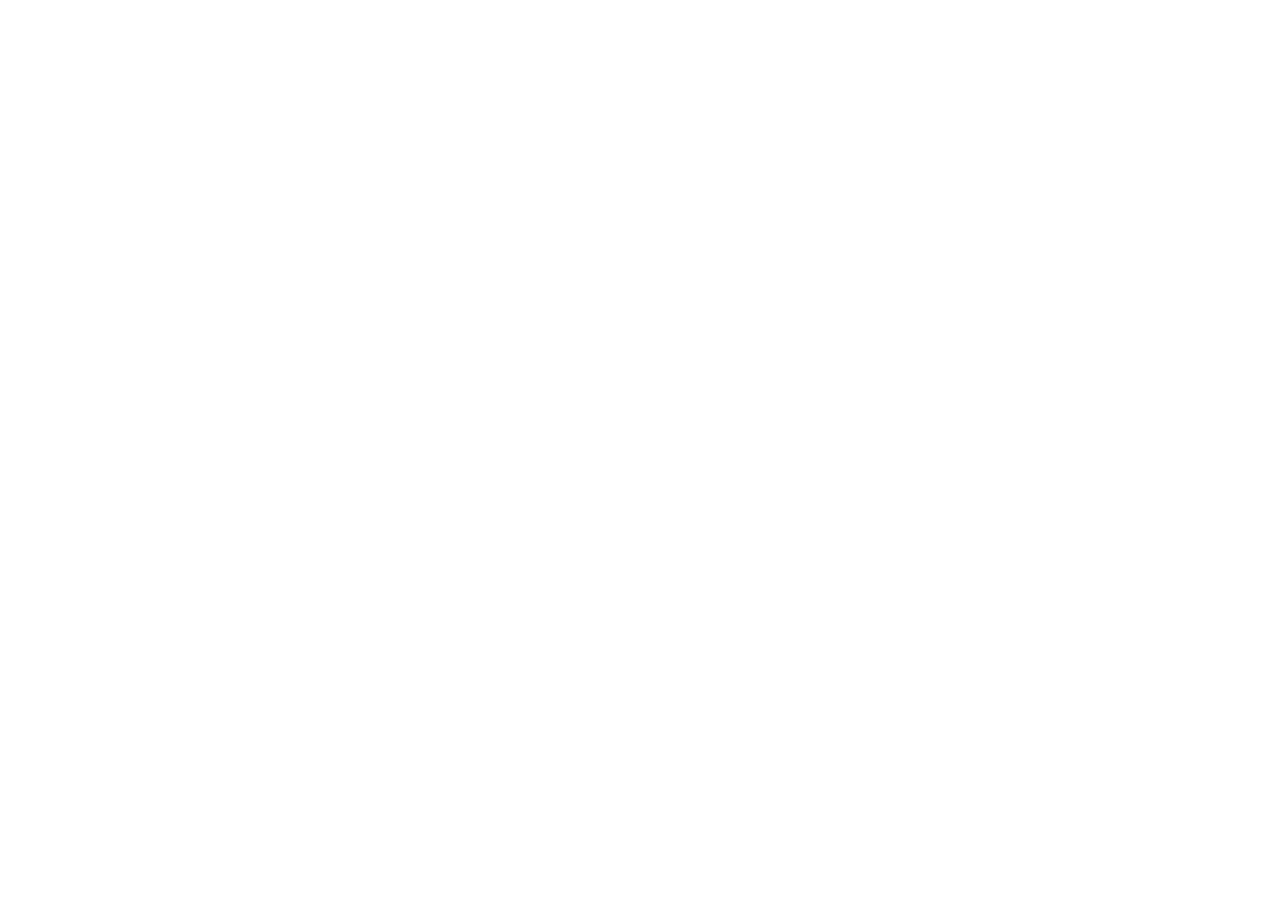
==== commit 5cdccaf0: "Pass protected" ====
--- a/components.html
+++ b/components.html
@@ -14,92 +14,8 @@
 <script>(function(){var d=document.documentElement;try{var t=localStorage.getItem('ds-theme');if(t==='light'||t==='dark')d.setAttribute('data-theme',t);}catch(e){}var r=d.getAttribute('data-theme')||(window.matchMedia&&matchMedia('(prefers-color-scheme: dark)').matches?'dark':'light');d.setAttribute('data-theme-resolved',r);})();</script>
 </head>
 <body>
-<a class="sr-only" href="#main">Skip to content</a>
-<header class="topbar">
-  <button class="icon-btn menu-btn" type="button" aria-label="Menu" aria-expanded="false" aria-controls="sidebar"><svg class="icon " viewBox="0 -960 960 960" aria-hidden="true" focusable="false"><path d="M150-240q-12.75 0-21.37-8.68-8.63-8.67-8.63-21.5 0-12.82 8.63-21.32 8.62-8.5 21.37-8.5h660q12.75 0 21.38 8.68 8.62 8.67 8.62 21.5 0 12.82-8.62 21.32-8.63 8.5-21.38 8.5H150Zm0-210q-12.75 0-21.37-8.68-8.63-8.67-8.63-21.5 0-12.82 8.63-21.32 8.62-8.5 21.37-8.5h660q12.75 0 21.38 8.68 8.62 8.67 8.62 21.5 0 12.82-8.62 21.32-8.63 8.5-21.38 8.5H150Zm0-210q-12.75 0-21.37-8.68-8.63-8.67-8.63-21.5 0-12.82 8.63-21.32 8.62-8.5 21.37-8.5h660q12.75 0 21.38 8.68 8.62 8.67 8.62 21.5 0 12.82-8.62 21.32-8.63 8.5-21.38 8.5H150Z"/></svg></button>
-  <a class="brand" href="index.html"><svg class="brand-mark" aria-hidden="true" focusable="false" viewBox="0 0 100 100" fill="none" xmlns="http://www.w3.org/2000/svg" xmlns:xlink="http://www.w3.org/1999/xlink">
-<use xlink:href="#stroke0_6666_40" fill="#D9D9D9"/>
-<use xlink:href="#stroke0_6666_40" fill="url(#paint0_linear_6666_40)"/>
-<defs>
-<linearGradient id="paint0_linear_6666_40" x1="-36.684" y1="35.5236" x2="42.6902" y2="-44.5283" gradientUnits="userSpaceOnUse">
-<stop stop-color="#0156C3"/>
-<stop offset="1" stop-color="#01BF84"/>
-</linearGradient>
-<path id="stroke0_6666_40" d="M80.7227 0C91.3691 0 100 8.63089 100 19.2773V80.7227C100 91.3691 91.3691 100 80.7227 100H19.2773C8.63089 100 0 91.3691 0 80.7227V19.2773C0 8.63089 8.63089 0 19.2773 0H80.7227ZM45.6016 24.0967L26.5059 75.4893H37.7656L41.3213 64.6533H59.792L63.3564 75.4893H74.6514L55.4502 24.0967H45.6016ZM57.0645 56.3584H44.043L50.5449 36.5391L57.0645 56.3584Z"/>
-</defs>
-</svg><span class="brand-name">AK Design System</span></a><span class="c-badge brand-beta" data-tone="info">Beta</span>
-  <nav class="topbar-links" aria-label="Quick links">
-    <a href="handoff.html#downloads"><svg class="icon " viewBox="0 -960 960 960" aria-hidden="true" focusable="false"><path d="M469-327q-5-2-10-7L308-485q-9-9.27-8.5-21.64.5-12.36 9.11-21.36 9.39-9 21.89-9t21.5 9l98 99v-341q0-12.75 8.68-21.38 8.67-8.62 21.5-8.62 12.82 0 21.32 8.62 8.5 8.63 8.5 21.38v341l99-99q8.8-9 20.9-8.5 12.1.5 21.49 9.5 8.61 9 8.61 21.5t-9 21.5L501-334q-5 5-10.13 7-5.14 2-11 2-5.87 0-10.87-2ZM220-160q-24 0-42-18t-18-42v-113q0-12.75 8.68-21.38 8.67-8.62 21.5-8.62 12.82 0 21.32 8.62 8.5 8.63 8.5 21.38v113h520v-113q0-12.75 8.68-21.38 8.67-8.62 21.5-8.62 12.82 0 21.32 8.62 8.5 8.63 8.5 21.38v113q0 24-18 42t-42 18H220Z"/></svg><span>Downloads</span></a>
-    <button class="icon-btn theme-btn" type="button" aria-label="Switch between light and dark"><svg class="icon when-light" viewBox="0 -960 960 960" aria-hidden="true" focusable="false"><path d="M480-120q-150 0-255-105T120-480q0-135 79.5-229T408-830q20-5 34-1t22 15q8 10 7.5 25t-8.5 35q-9 23-14 47t-5 49q0 90 63 153t153 63q25 0 48.5-4.5T754-461q22-8 38-7t26 9q10 8 13 23t-2 36q-27 121-121 200.5T480-120Zm0-60q109 0 190-67.5T771-406q-25 11-53.5 16.5T660-384q-115 0-195.5-80.5T384-660q0-24 5-51.5t18-62.5q-98 27-162.5 109.5T180-480q0 125 87.5 212.5T480-180Zm-4-297Z"/></svg><svg class="icon when-dark" viewBox="0 -960 960 960" aria-hidden="true" focusable="false"><path d="M579-380.76q41-40.77 41-99Q620-538 579.24-579q-40.77-41-99-41Q422-620 381-579.24q-41 40.77-41 99Q340-422 380.76-381q40.77 41 99 41Q538-340 579-380.76ZM338.5-338.5Q280-397 280-480t58.5-141.5Q397-680 480-680t141.5 58.5Q680-563 680-480t-58.5 141.5Q563-280 480-280t-141.5-58.5ZM70-450q-12.75 0-21.37-8.68-8.63-8.67-8.63-21.5 0-12.82 8.63-21.32Q57.25-510 70-510h100q12.75 0 21.38 8.68 8.62 8.67 8.62 21.5 0 12.82-8.62 21.32-8.63 8.5-21.38 8.5H70Zm720 0q-12.75 0-21.37-8.68-8.63-8.67-8.63-21.5 0-12.82 8.63-21.32 8.62-8.5 21.37-8.5h100q12.75 0 21.38 8.68 8.62 8.67 8.62 21.5 0 12.82-8.62 21.32-8.63 8.5-21.38 8.5H790ZM458.5-768.63Q450-777.25 450-790v-100q0-12.75 8.68-21.38 8.67-8.62 21.5-8.62 12.82 0 21.32 8.62 8.5 8.63 8.5 21.38v100q0 12.75-8.68 21.37-8.67 8.63-21.5 8.63-12.82 0-21.32-8.63Zm0 720Q450-57.25 450-70v-100q0-12.75 8.68-21.38 8.67-8.62 21.5-8.62 12.82 0 21.32 8.62 8.5 8.63 8.5 21.38v100q0 12.75-8.68 21.37-8.67 8.63-21.5 8.63-12.82 0-21.32-8.63ZM240-678l-57-56q-9-9-8.63-21.6.37-12.61 8.53-21.5 8.89-8.9 21.5-8.9 12.6 0 21.6 9l56 57q8 9 8 21t-8 20.5q-8 8.5-20.5 8.5t-21.5-8Zm494 495-56-57q-8-9-8-21.38 0-12.37 8.5-20.62 8.5-9 20.5-9t21 9l57 56q9 9 8.63 21.6-.37 12.61-8.53 21.5-8.89 8.9-21.5 8.9-12.6 0-21.6-9Zm-56-495q-9-9-9-21t9-21l56-57q9-9 21.6-8.63 12.61.37 21.5 8.53 8.9 8.89 8.9 21.5 0 12.6-9 21.6l-57 56q-8 8-20.36 8-12.37 0-21.64-8ZM182.9-182.9q-8.9-8.89-8.9-21.5 0-12.6 9-21.6l57-56q8.8-9 20.9-9 12.1 0 20.71 9 9.39 9 9.39 21t-9 21l-56 57q-9 9-21.6 8.63-12.61-.37-21.5-8.53ZM480-480Z"/></svg></button>
-  </nav>
-</header>
-<div class="nav-scrim"></div>
-<div class="layout">
-  <aside class="sidebar" id="sidebar"><nav aria-label="Pages"><div class="nav-group"><a class="nav-page" href="index.html"><svg class="icon " viewBox="0 -960 960 960" aria-hidden="true" focusable="false"><path d="M180-120q-24 0-42-18t-18-42v-600q0-24 18-42t42-18h600q24 0 42 18t18 42v600q0 24-18 42t-42 18H180Zm0-60h270v-600H180v600Zm330 0h270v-301H510v301Zm0-361h270v-239H510v239Z"/></svg>Overview</a></div><div class="nav-group"><a class="nav-page" href="foundations.html"><svg class="icon " viewBox="0 -960 960 960" aria-hidden="true" focusable="false"><path d="M480-80q-82 0-155-31.5t-127.5-86Q143-252 111.5-325T80-480q0-85 32-158t87.5-127q55.5-54 130-84.5T489-880q79 0 150 26.5T763.5-780q53.5 47 85 111.5T880-527q0 108-63 170.5T650-294h-75q-18 0-31 14t-13 31q0 27 14.5 46t14.5 44q0 38-21 58.5T480-80Zm0-400Zm-198 11q15-15 15-35t-15-35q-15-15-35-15t-35 15q-15 15-15 35t15 35q15 15 35 15t35-15Zm126-170q15-15 15-35t-15-35q-15-15-35-15t-35 15q-15 15-15 35t15 35q15 15 35 15t35-15Zm214 0q15-15 15-35t-15-35q-15-15-35-15t-35 15q-15 15-15 35t15 35q15 15 35 15t35-15Zm131 170q15-15 15-35t-15-35q-15-15-35-15t-35 15q-15 15-15 35t15 35q15 15 35 15t35-15ZM480-140q11 0 15.5-4.5T500-159q0-14-14.5-26T471-238q0-46 30-81t76-35h73q76 0 123-44.5T820-527q0-132-100-212.5T489-820q-146 0-247.5 98.5T140-480q0 141 99.5 240.5T480-140Z"/></svg>Foundations</a></div><div class="nav-group"><a class="nav-page" href="components.html" aria-current="page"><svg class="icon " viewBox="0 -960 960 960" aria-hidden="true" focusable="false"><path d="M658-487 487-658q-5-5-7-10.13-2-5.14-2-11 0-5.87 2-10.87 2-5 7-10l171-171q5-5 10.13-7 5.14-2 11-2 5.87 0 10.87 2 5 2 10 7l171 171q5 5 7 10.13 2 5.14 2 11 0 5.87-2 10.87-2 5-7 10L700-487q-5 5-10.13 7-5.14 2-11 2-5.87 0-10.87-2-5-2-10-7Zm-538-81v-241q0-12.75 8.63-21.38Q137.25-839 150-839h241q12.75 0 21.38 8.62Q421-821.75 421-809v241q0 12.75-8.62 21.37Q403.75-538 391-538H150q-12.75 0-21.37-8.63Q120-555.25 120-568Zm418 418v-241q0-12.75 8.63-21.38Q555.25-421 568-421h241q12.75 0 21.38 8.62Q839-403.75 839-391v241q0 12.75-8.62 21.37Q821.75-120 809-120H568q-12.75 0-21.37-8.63Q538-137.25 538-150Zm-418 0v-241q0-12.75 8.63-21.38Q137.25-421 150-421h241q12.75 0 21.38 8.62Q421-403.75 421-391v241q0 12.75-8.62 21.37Q403.75-120 391-120H150q-12.75 0-21.37-8.63Q120-137.25 120-150Zm60-448h181v-181H180v181Zm502 51 129-129-129-129-129 129 129 129Zm-84 367h181v-181H598v181Zm-418 0h181v-181H180v181Zm181-418Zm192-78ZM361-361Zm237 0Z"/></svg>Components</a><ul class="nav-sub"><li><a href="#inventory">All components</a></li><li><a href="#button">Button</a></li><li><a href="#input">Input</a></li><li><a href="#badge">Status badge</a></li><li><a href="#dialog">Dialog</a></li><li><a href="#sheet">Bottom sheet</a></li><li><a href="#tabs">Tabs</a></li><li><a href="#selection">Radio, checkbox, option</a></li></ul></div><div class="nav-group"><a class="nav-page" href="guidelines.html"><svg class="icon " viewBox="0 -960 960 960" aria-hidden="true" focusable="false"><path d="m687-271-90 90q-9 9-21 9t-21-9q-9-9-9-21t9-21l90-90-90-90q-9-9-9-21t9-21q9-9 21-9t21 9l90 90 90-90q9-9 21-9t21 9q9 9 9 21t-9 21l-90 90 90 90q9 9 9 21t-9 21q-9 9-21 9t-21-9l-90-90Zm-28-348 158-158q9-9 21-8.5t21 9.5q9 9 9 21t-9 21L680-555q-9 9-21 9t-21-9L538-655q-9-9-9-21t9-21q9-9 21-8.5t21 8.5l79 78ZM110-350h300q13 0 21.5 8.5T440-320q0 13-8.5 21.5T410-290H110q-13 0-21.5-8.5T80-320q0-13 8.5-21.5T110-350Zm0-320h300q13 0 21.5 8.5T440-640q0 13-8.5 21.5T410-610H110q-13 0-21.5-8.5T80-640q0-13 8.5-21.5T110-670Z"/></svg>Guidelines</a></div><div class="nav-group"><a class="nav-page" href="handoff.html"><svg class="icon " viewBox="0 -960 960 960" aria-hidden="true" focusable="false"><path d="M469-327q-5-2-10-7L308-485q-9-9.27-8.5-21.64.5-12.36 9.11-21.36 9.39-9 21.89-9t21.5 9l98 99v-341q0-12.75 8.68-21.38 8.67-8.62 21.5-8.62 12.82 0 21.32 8.62 8.5 8.63 8.5 21.38v341l99-99q8.8-9 20.9-8.5 12.1.5 21.49 9.5 8.61 9 8.61 21.5t-9 21.5L501-334q-5 5-10.13 7-5.14 2-11 2-5.87 0-10.87-2ZM220-160q-24 0-42-18t-18-42v-113q0-12.75 8.68-21.38 8.67-8.62 21.5-8.62 12.82 0 21.32 8.62 8.5 8.63 8.5 21.38v113h520v-113q0-12.75 8.68-21.38 8.67-8.62 21.5-8.62 12.82 0 21.32 8.62 8.5 8.63 8.5 21.38v113q0 24-18 42t-42 18H220Z"/></svg>Handoff &amp; downloads</a></div></nav></aside>
-  <main class="content" id="main"><div class="page">
-<h1 class="page-title">Components</h1><p class="lede">Each component below is live and uses the same tokens as Figma and Flutter. Switch any demo between Light and Dark with its own toggle. Widget names such as <code>AppButton</code> are the widgets your app builds from these specs; the theme package gives them their tokens.</p><section class="section" id="inventory"><h2>All components</h2><div class="table-wrap"><table class=""><thead><tr><th scope="col">Component</th><th scope="col">Figma variants</th><th scope="col">Flutter</th><th scope="col">Docs</th></tr></thead><tbody><tr><td>Button</td><td>Variant × Size × State (60)</td><td><code>AppButton</code></td><td><a href="#button">Button</a></td></tr><tr><td>Input</td><td>Style × State (12)</td><td><code>AppTextField</code></td><td><a href="#input">Input</a></td></tr><tr><td>Status Badge</td><td>Tone (7)</td><td><code>StatusBadge</code></td><td><a href="#badge">Status badge</a></td></tr><tr><td>Dialog</td><td>Icon (5)</td><td><code>AppDialog</code></td><td><a href="#dialog">Dialog</a></td></tr><tr><td>Bottom Sheet</td><td>Type (3)</td><td><code>AppBottomSheet</code></td><td><a href="#sheet">Bottom sheet</a></td></tr><tr><td>Slot/Content</td><td>Placeholder for custom sheet content</td><td>—</td><td><a href="#sheet">Bottom sheet</a></td></tr><tr><td>Tab</td><td>Style × State (4)</td><td><code>Tab</code> / segment</td><td><a href="#tabs">Tabs</a></td></tr><tr><td>Tabs</td><td>Style (2)</td><td><code>TabBar</code> · <code>SegmentedButton</code></td><td><a href="#tabs">Tabs</a></td></tr><tr><td>Radio</td><td>Selected (2)</td><td><code>Radio</code></td><td><a href="#selection">Selection</a></td></tr><tr><td>Checkbox</td><td>Selected (2)</td><td><code>Checkbox</code></td><td><a href="#selection">Selection</a></td></tr><tr><td>Option</td><td>Control × Selected (4)</td><td><code>RadioListTile</code> · <code>CheckboxListTile</code></td><td><a href="#selection">Selection</a></td></tr><tr><td>Icons</td><td>16 icon components</td><td><code>Icon(Symbols.*_rounded)</code></td><td><a href="foundations.html#icons">Icons</a></td></tr></tbody></table></div></section><section class="section" id="button"><h2>Button</h2><p class="section-intro">Five variants in four sizes, each with Default, Pressed and Disabled states (60 variants in Figma). Leading and trailing icons are optional.</p><p class="small"><span class="muted">Flutter:</span> <code>AppButton</code></p><div class="demo"><div class="demo-head"><span class="demo-title">Variants</span><div class="c-seg is-auto is-compact mode-switch" role="tablist" aria-label="Preview mode"><button class="c-seg-item" type="button" role="tab" data-mode="light" aria-selected="true">Light</button><button class="c-seg-item" type="button" role="tab" data-mode="dark" aria-selected="false">Dark</button></div></div><div class="demo-body "><button class="c-btn c-btn--primary " type="button"><span>Primary</span></button><button class="c-btn c-btn--outline " type="button"><span>Outline</span></button><button class="c-btn c-btn--neutral " type="button"><span>Neutral</span></button><button class="c-btn c-btn--text " type="button"><span>Text</span></button><button class="c-btn c-btn--text-neutral " type="button"><span>Text Neutral</span></button></div></div><div class="demo"><div class="demo-head"><span class="demo-title">Sizes</span><div class="c-seg is-auto is-compact mode-switch" role="tablist" aria-label="Preview mode"><button class="c-seg-item" type="button" role="tab" data-mode="light" aria-selected="true">Light</button><button class="c-seg-item" type="button" role="tab" data-mode="dark" aria-selected="false">Dark</button></div></div><div class="demo-body "><button class="c-btn c-btn--primary c-btn--xs " type="button"><svg class="icon " viewBox="0 -960 960 960" aria-hidden="true" focusable="false"><path d="M450-450H230q-12.75 0-21.37-8.68-8.63-8.67-8.63-21.5 0-12.82 8.63-21.32 8.62-8.5 21.37-8.5h220v-220q0-12.75 8.68-21.38 8.67-8.62 21.5-8.62 12.82 0 21.32 8.62 8.5 8.63 8.5 21.38v220h220q12.75 0 21.38 8.68 8.62 8.67 8.62 21.5 0 12.82-8.62 21.32-8.63 8.5-21.38 8.5H510v220q0 12.75-8.68 21.37-8.67 8.63-21.5 8.63-12.82 0-21.32-8.63-8.5-8.62-8.5-21.37v-220Z"/></svg><span>Xs 24</span></button><button class="c-btn c-btn--primary c-btn--sm " type="button"><svg class="icon " viewBox="0 -960 960 960" aria-hidden="true" focusable="false"><path d="M450-450H230q-12.75 0-21.37-8.68-8.63-8.67-8.63-21.5 0-12.82 8.63-21.32 8.62-8.5 21.37-8.5h220v-220q0-12.75 8.68-21.38 8.67-8.62 21.5-8.62 12.82 0 21.32 8.62 8.5 8.63 8.5 21.38v220h220q12.75 0 21.38 8.68 8.62 8.67 8.62 21.5 0 12.82-8.62 21.32-8.63 8.5-21.38 8.5H510v220q0 12.75-8.68 21.37-8.67 8.63-21.5 8.63-12.82 0-21.32-8.63-8.5-8.62-8.5-21.37v-220Z"/></svg><span>Sm 32</span></button><button class="c-btn c-btn--primary c-btn--md " type="button"><svg class="icon " viewBox="0 -960 960 960" aria-hidden="true" focusable="false"><path d="M450-450H230q-12.75 0-21.37-8.68-8.63-8.67-8.63-21.5 0-12.82 8.63-21.32 8.62-8.5 21.37-8.5h220v-220q0-12.75 8.68-21.38 8.67-8.62 21.5-8.62 12.82 0 21.32 8.62 8.5 8.63 8.5 21.38v220h220q12.75 0 21.38 8.68 8.62 8.67 8.62 21.5 0 12.82-8.62 21.32-8.63 8.5-21.38 8.5H510v220q0 12.75-8.68 21.37-8.67 8.63-21.5 8.63-12.82 0-21.32-8.63-8.5-8.62-8.5-21.37v-220Z"/></svg><span>Md 40</span></button><button class="c-btn c-btn--primary " type="button"><svg class="icon " viewBox="0 -960 960 960" aria-hidden="true" focusable="false"><path d="M450-450H230q-12.75 0-21.37-8.68-8.63-8.67-8.63-21.5 0-12.82 8.63-21.32 8.62-8.5 21.37-8.5h220v-220q0-12.75 8.68-21.38 8.67-8.62 21.5-8.62 12.82 0 21.32 8.62 8.5 8.63 8.5 21.38v220h220q12.75 0 21.38 8.68 8.62 8.67 8.62 21.5 0 12.82-8.62 21.32-8.63 8.5-21.38 8.5H510v220q0 12.75-8.68 21.37-8.67 8.63-21.5 8.63-12.82 0-21.32-8.63-8.5-8.62-8.5-21.37v-220Z"/></svg><span>Lg 48</span></button></div></div><div class="demo"><div class="demo-head"><span class="demo-title">States (press any button to see its pressed state)</span><div class="c-seg is-auto is-compact mode-switch" role="tablist" aria-label="Preview mode"><button class="c-seg-item" type="button" role="tab" data-mode="light" aria-selected="true">Light</button><button class="c-seg-item" type="button" role="tab" data-mode="dark" aria-selected="false">Dark</button></div></div><div class="demo-body col"><div class="demo-row"><span class="demo-label">Primary</span><button class="c-btn c-btn--primary c-btn--md " type="button"><span>Default</span></button><button class="c-btn c-btn--primary c-btn--md is-pressed" type="button"><span>Pressed</span></button><button class="c-btn c-btn--primary c-btn--md " type="button" disabled><span>Disabled</span></button><button class="c-btn c-btn--primary c-btn--md " type="button"><svg class="icon " viewBox="0 -960 960 960" aria-hidden="true" focusable="false"><path d="M180-80q-24 0-42-18t-18-42v-620q0-24 18-42t42-18h65v-28q0-13.6 9-22.8 9-9.2 23.02-9.2t23.5 9.2Q310-861.6 310-848v28h340v-28q0-13.6 9-22.8 9-9.2 23.02-9.2t23.5 9.2Q715-861.6 715-848v28h65q24 0 42 18t18 42v620q0 24-18 42t-42 18H180Zm0-60h600v-430H180v430Zm0-490h600v-130H180v130Zm0 0v-130 130Zm300 230q-17 0-28.5-11.5T440-440q0-17 11.5-28.5T480-480q17 0 28.5 11.5T520-440q0 17-11.5 28.5T480-400Zm-188.5-11.5Q280-423 280-440t11.5-28.5Q303-480 320-480t28.5 11.5Q360-457 360-440t-11.5 28.5Q337-400 320-400t-28.5-11.5ZM640-400q-17 0-28.5-11.5T600-440q0-17 11.5-28.5T640-480q17 0 28.5 11.5T680-440q0 17-11.5 28.5T640-400ZM480-240q-17 0-28.5-11.5T440-280q0-17 11.5-28.5T480-320q17 0 28.5 11.5T520-280q0 17-11.5 28.5T480-240Zm-188.5-11.5Q280-263 280-280t11.5-28.5Q303-320 320-320t28.5 11.5Q360-297 360-280t-11.5 28.5Q337-240 320-240t-28.5-11.5ZM640-240q-17 0-28.5-11.5T600-280q0-17 11.5-28.5T640-320q17 0 28.5 11.5T680-280q0 17-11.5 28.5T640-240Z"/></svg><span>With icon</span></button></div><div class="demo-row"><span class="demo-label">Outline</span><button class="c-btn c-btn--outline c-btn--md " type="button"><span>Default</span></button><button class="c-btn c-btn--outline c-btn--md is-pressed" type="button"><span>Pressed</span></button><button class="c-btn c-btn--outline c-btn--md " type="button" disabled><span>Disabled</span></button><button class="c-btn c-btn--outline c-btn--md " type="button"><svg class="icon " viewBox="0 -960 960 960" aria-hidden="true" focusable="false"><path d="M180-80q-24 0-42-18t-18-42v-620q0-24 18-42t42-18h65v-28q0-13.6 9-22.8 9-9.2 23.02-9.2t23.5 9.2Q310-861.6 310-848v28h340v-28q0-13.6 9-22.8 9-9.2 23.02-9.2t23.5 9.2Q715-861.6 715-848v28h65q24 0 42 18t18 42v620q0 24-18 42t-42 18H180Zm0-60h600v-430H180v430Zm0-490h600v-130H180v130Zm0 0v-130 130Zm300 230q-17 0-28.5-11.5T440-440q0-17 11.5-28.5T480-480q17 0 28.5 11.5T520-440q0 17-11.5 28.5T480-400Zm-188.5-11.5Q280-423 280-440t11.5-28.5Q303-480 320-480t28.5 11.5Q360-457 360-440t-11.5 28.5Q337-400 320-400t-28.5-11.5ZM640-400q-17 0-28.5-11.5T600-440q0-17 11.5-28.5T640-480q17 0 28.5 11.5T680-440q0 17-11.5 28.5T640-400ZM480-240q-17 0-28.5-11.5T440-280q0-17 11.5-28.5T480-320q17 0 28.5 11.5T520-280q0 17-11.5 28.5T480-240Zm-188.5-11.5Q280-263 280-280t11.5-28.5Q303-320 320-320t28.5 11.5Q360-297 360-280t-11.5 28.5Q337-240 320-240t-28.5-11.5ZM640-240q-17 0-28.5-11.5T600-280q0-17 11.5-28.5T640-320q17 0 28.5 11.5T680-280q0 17-11.5 28.5T640-240Z"/></svg><span>With icon</span></button></div><div class="demo-row"><span class="demo-label">Neutral</span><button class="c-btn c-btn--neutral c-btn--md " type="button"><span>Default</span></button><button class="c-btn c-btn--neutral c-btn--md is-pressed" type="button"><span>Pressed</span></button><button class="c-btn c-btn--neutral c-btn--md " type="button" disabled><span>Disabled</span></button><button class="c-btn c-btn--neutral c-btn--md " type="button"><svg class="icon " viewBox="0 -960 960 960" aria-hidden="true" focusable="false"><path d="M180-80q-24 0-42-18t-18-42v-620q0-24 18-42t42-18h65v-28q0-13.6 9-22.8 9-9.2 23.02-9.2t23.5 9.2Q310-861.6 310-848v28h340v-28q0-13.6 9-22.8 9-9.2 23.02-9.2t23.5 9.2Q715-861.6 715-848v28h65q24 0 42 18t18 42v620q0 24-18 42t-42 18H180Zm0-60h600v-430H180v430Zm0-490h600v-130H180v130Zm0 0v-130 130Zm300 230q-17 0-28.5-11.5T440-440q0-17 11.5-28.5T480-480q17 0 28.5 11.5T520-440q0 17-11.5 28.5T480-400Zm-188.5-11.5Q280-423 280-440t11.5-28.5Q303-480 320-480t28.5 11.5Q360-457 360-440t-11.5 28.5Q337-400 320-400t-28.5-11.5ZM640-400q-17 0-28.5-11.5T600-440q0-17 11.5-28.5T640-480q17 0 28.5 11.5T680-440q0 17-11.5 28.5T640-400ZM480-240q-17 0-28.5-11.5T440-280q0-17 11.5-28.5T480-320q17 0 28.5 11.5T520-280q0 17-11.5 28.5T480-240Zm-188.5-11.5Q280-263 280-280t11.5-28.5Q303-320 320-320t28.5 11.5Q360-297 360-280t-11.5 28.5Q337-240 320-240t-28.5-11.5ZM640-240q-17 0-28.5-11.5T600-280q0-17 11.5-28.5T640-320q17 0 28.5 11.5T680-280q0 17-11.5 28.5T640-240Z"/></svg><span>With icon</span></button></div><div class="demo-row"><span class="demo-label">Text</span><button class="c-btn c-btn--text c-btn--md " type="button"><span>Default</span></button><button class="c-btn c-btn--text c-btn--md is-pressed" type="button"><span>Pressed</span></button><button class="c-btn c-btn--text c-btn--md " type="button" disabled><span>Disabled</span></button><button class="c-btn c-btn--text c-btn--md " type="button"><svg class="icon " viewBox="0 -960 960 960" aria-hidden="true" focusable="false"><path d="M180-80q-24 0-42-18t-18-42v-620q0-24 18-42t42-18h65v-28q0-13.6 9-22.8 9-9.2 23.02-9.2t23.5 9.2Q310-861.6 310-848v28h340v-28q0-13.6 9-22.8 9-9.2 23.02-9.2t23.5 9.2Q715-861.6 715-848v28h65q24 0 42 18t18 42v620q0 24-18 42t-42 18H180Zm0-60h600v-430H180v430Zm0-490h600v-130H180v130Zm0 0v-130 130Zm300 230q-17 0-28.5-11.5T440-440q0-17 11.5-28.5T480-480q17 0 28.5 11.5T520-440q0 17-11.5 28.5T480-400Zm-188.5-11.5Q280-423 280-440t11.5-28.5Q303-480 320-480t28.5 11.5Q360-457 360-440t-11.5 28.5Q337-400 320-400t-28.5-11.5ZM640-400q-17 0-28.5-11.5T600-440q0-17 11.5-28.5T640-480q17 0 28.5 11.5T680-440q0 17-11.5 28.5T640-400ZM480-240q-17 0-28.5-11.5T440-280q0-17 11.5-28.5T480-320q17 0 28.5 11.5T520-280q0 17-11.5 28.5T480-240Zm-188.5-11.5Q280-263 280-280t11.5-28.5Q303-320 320-320t28.5 11.5Q360-297 360-280t-11.5 28.5Q337-240 320-240t-28.5-11.5ZM640-240q-17 0-28.5-11.5T600-280q0-17 11.5-28.5T640-320q17 0 28.5 11.5T680-280q0 17-11.5 28.5T640-240Z"/></svg><span>With icon</span></button></div><div class="demo-row"><span class="demo-label">Text Neutral</span><button class="c-btn c-btn--text-neutral c-btn--md " type="button"><span>Default</span></button><button class="c-btn c-btn--text-neutral c-btn--md is-pressed" type="button"><span>Pressed</span></button><button class="c-btn c-btn--text-neutral c-btn--md " type="button" disabled><span>Disabled</span></button><button class="c-btn c-btn--text-neutral c-btn--md " type="button"><svg class="icon " viewBox="0 -960 960 960" aria-hidden="true" focusable="false"><path d="M180-80q-24 0-42-18t-18-42v-620q0-24 18-42t42-18h65v-28q0-13.6 9-22.8 9-9.2 23.02-9.2t23.5 9.2Q310-861.6 310-848v28h340v-28q0-13.6 9-22.8 9-9.2 23.02-9.2t23.5 9.2Q715-861.6 715-848v28h65q24 0 42 18t18 42v620q0 24-18 42t-42 18H180Zm0-60h600v-430H180v430Zm0-490h600v-130H180v130Zm0 0v-130 130Zm300 230q-17 0-28.5-11.5T440-440q0-17 11.5-28.5T480-480q17 0 28.5 11.5T520-440q0 17-11.5 28.5T480-400Zm-188.5-11.5Q280-423 280-440t11.5-28.5Q303-480 320-480t28.5 11.5Q360-457 360-440t-11.5 28.5Q337-400 320-400t-28.5-11.5ZM640-400q-17 0-28.5-11.5T600-440q0-17 11.5-28.5T640-480q17 0 28.5 11.5T680-440q0 17-11.5 28.5T640-400ZM480-240q-17 0-28.5-11.5T440-280q0-17 11.5-28.5T480-320q17 0 28.5 11.5T520-280q0 17-11.5 28.5T480-240Zm-188.5-11.5Q280-263 280-280t11.5-28.5Q303-320 320-320t28.5 11.5Q360-297 360-280t-11.5 28.5Q337-240 320-240t-28.5-11.5ZM640-240q-17 0-28.5-11.5T600-280q0-17 11.5-28.5T640-320q17 0 28.5 11.5T680-280q0 17-11.5 28.5T640-240Z"/></svg><span>With icon</span></button></div></div></div><h3>Sizes</h3><div class="table-wrap"><table class=""><thead><tr><th scope="col">Size</th><th scope="col">Height</th><th scope="col">Side padding</th><th scope="col">Radius</th><th scope="col">Icon</th><th scope="col">Text style</th></tr></thead><tbody><tr><td>Xs</td><td>24</td><td>8</td><td>4</td><td>12</td><td>Button/Xs 10/14</td></tr><tr><td>Sm</td><td>32</td><td>12</td><td>6</td><td>16</td><td>Button/Sm 12/18</td></tr><tr><td>Md</td><td>40</td><td>16</td><td>8</td><td>18</td><td>Button/Md 14/20</td></tr><tr><td>Lg (default)</td><td>48</td><td>20</td><td>8</td><td>20</td><td>Button/Lg 16/24</td></tr></tbody></table></div><h3>Tokens</h3><div class="table-wrap"><table class=""><thead><tr><th scope="col">Variant</th><th scope="col">Default</th><th scope="col">Pressed</th><th scope="col">Disabled</th></tr></thead><tbody><tr><td>Primary</td><td>fill <code>primary/default</code>, label <code>text/on-primary</code></td><td>fill <code>primary/pressed</code></td><td>fill <code>bg/disabled</code>, label <code>text/disabled</code></td></tr><tr><td>Outline</td><td>border <code>primary/default</code>, label <code>text/link</code></td><td>fill <code>bg/primary-subtle</code>, label <code>text/link-pressed</code></td><td>border <code>border/subtle</code>, label <code>text/disabled</code></td></tr><tr><td>Neutral</td><td>border <code>border/default</code>, label <code>text/primary</code></td><td>fill <code>bg/surface</code></td><td>border <code>border/subtle</code>, label <code>text/disabled</code></td></tr><tr><td>Text</td><td>label <code>text/link</code></td><td>fill <code>bg/primary-subtle</code>, label <code>text/link-pressed</code></td><td>label <code>text/disabled</code></td></tr><tr><td>Text Neutral</td><td>label <code>text/secondary</code></td><td>fill <code>bg/surface</code></td><td>label <code>text/disabled</code></td></tr></tbody></table></div><h3>Usage</h3><ul><li>One Primary button per screen for the main action (Rule 004). Secondary actions use Outline or Neutral.</li><li>Text and Text Neutral are for low-emphasis actions such as “Skip” and “Cancel”. Dialogs and sheets pair Text Neutral Md with Primary Md.</li><li>Lg is the default on mobile. Xs and Sm are for dense secondary places and still need a 48 × 48 tap area (Rule 005).</li><li>Long labels truncate with an ellipsis. Avoid Xs for Gujarati labels; 10 px is too small for the script.</li></ul><div class="code"><div class="code-head"><span>Dart</span><button class="copy-btn" type="button"><svg class="icon " viewBox="0 -960 960 960" aria-hidden="true" focusable="false"><path d="M300-200q-24 0-42-18t-18-42v-560q0-24 18-42t42-18h440q24 0 42 18t18 42v560q0 24-18 42t-42 18H300Zm0-60h440v-560H300v560ZM180-80q-24 0-42-18t-18-42v-590q0-12.75 8.68-21.38 8.67-8.62 21.5-8.62 12.82 0 21.32 8.62 8.5 8.63 8.5 21.38v590h470q12.75 0 21.38 8.68 8.62 8.67 8.62 21.5 0 12.82-8.62 21.32Q662.75-80 650-80H180Zm120-180v-560 560Z"/></svg>Copy</button></div><pre><code>AppButton(
-  label: <span class="tok-s">'Mark attendance'</span>,
-  variant: AppButtonVariant.primary, <span class="tok-c">// primary, outline, neutral, text, textNeutral</span>
-  size: AppButtonSize.lg,            <span class="tok-c">// xs, sm, md, lg</span>
-  leadingIcon: Symbols.how_to_reg_rounded,
-  onPressed: markAttendance,         <span class="tok-c">// null = disabled</span>
-)</code></pre></div></section><section class="section" id="input"><h2>Input</h2><p class="section-intro">Two styles with six states each. Optional prefix (such as +91), leading and trailing icons, and helper text.</p><p class="small"><span class="muted">Flutter:</span> <code>AppTextField</code></p><div class="demo"><div class="demo-head"><span class="demo-title">Label above — Default, Filled, Focused, Error, Success, Disabled (the fields are live)</span><div class="c-seg is-auto is-compact mode-switch" role="tablist" aria-label="Preview mode"><button class="c-seg-item" type="button" role="tab" data-mode="light" aria-selected="true">Light</button><button class="c-seg-item" type="button" role="tab" data-mode="dark" aria-selected="false">Dark</button></div></div><div class="demo-body "><div class="demo-grid"><label class="c-field"><span class="c-field-label">Full name</span><span class="c-input"><input type="text" value="" placeholder="Enter your name"></span><span class="c-help"><span>As it appears on your ID</span></span></label><label class="c-field"><span class="c-field-label">Full name</span><span class="c-input"><input type="text" value="Mehul Gohil" placeholder=""></span><span class="c-help"><span>As it appears on your ID</span></span></label><label class="c-field is-focused"><span class="c-field-label">Mobile number</span><span class="c-input is-focused"><span class=prefix>+91</span><input type="text" value="98250 12345" placeholder=""></span><span class="c-help"><span>We&#x27;ll send a code to this number</span></span></label><label class="c-field is-error"><span class="c-field-label">Email</span><span class="c-input"><input type="text" value="mehul@" placeholder=""></span><span class="c-help"><svg class="icon " viewBox="0 -960 960 960" aria-hidden="true" focusable="false"><path d="M503.5-289.48q9.5-9.48 9.5-23.5t-9.48-23.52q-9.48-9.5-23.5-9.5t-23.52 9.48q-9.5 9.48-9.5 23.5t9.48 23.52q9.48 9.5 23.5 9.5t23.52-9.48Zm1-152.15q8.5-8.62 8.5-21.37v-193q0-12.75-8.68-21.38-8.67-8.62-21.5-8.62-12.82 0-21.32 8.62-8.5 8.63-8.5 21.38v193q0 12.75 8.68 21.37 8.67 8.63 21.5 8.63 12.82 0 21.32-8.63ZM480.27-80q-82.74 0-155.5-31.5Q252-143 197.5-197.5t-86-127.34Q80-397.68 80-480.5t31.5-155.66Q143-709 197.5-763t127.34-85.5Q397.68-880 480.5-880t155.66 31.5Q709-817 763-763t85.5 127Q880-563 880-480.27q0 82.74-31.5 155.5Q817-252 763-197.68q-54 54.31-127 86Q563-80 480.27-80Zm.23-60Q622-140 721-239.5t99-241Q820-622 721.19-721T480-820q-141 0-240.5 98.81T140-480q0 141 99.5 240.5t241 99.5Zm-.5-340Z"/></svg><span>Enter a full email address, like name@example.com</span></span></label><label class="c-field is-success"><span class="c-field-label">Member ID</span><span class="c-input"><input type="text" value="AMD-2041" placeholder=""></span><span class="c-help"><svg class="icon " viewBox="0 -960 960 960" aria-hidden="true" focusable="false"><path d="m421-389-98-98q-9-9-22-9t-23 10q-9 9-9 22t9 22l122 123q9 9 21 9t21-9l239-239q10-10 10-23t-10-23q-10-9-23.5-8.5T635-603L421-389Zm59 309q-82 0-155-31.5t-127.5-86Q143-252 111.5-325T80-480q0-83 31.5-156t86-127Q252-817 325-848.5T480-880q83 0 156 31.5T763-763q54 54 85.5 127T880-480q0 82-31.5 155T763-197.5q-54 54.5-127 86T480-80Zm0-60q142 0 241-99.5T820-480q0-142-99-241t-241-99q-141 0-240.5 99T140-480q0 141 99.5 240.5T480-140Zm0-340Z"/></svg><span>Member found</span></span></label><label class="c-field is-disabled"><span class="c-field-label">Mandal</span><span class="c-input"><input type="text" value="Adalaj" placeholder="" disabled></span><span class="c-help"><span>Set by your community leader</span></span></label></div></div></div><div class="demo"><div class="demo-head"><span class="demo-title">Material — use only where vertical space is tight</span><div class="c-seg is-auto is-compact mode-switch" role="tablist" aria-label="Preview mode"><button class="c-seg-item" type="button" role="tab" data-mode="light" aria-selected="true">Light</button><button class="c-seg-item" type="button" role="tab" data-mode="dark" aria-selected="false">Dark</button></div></div><div class="demo-body "><div class="demo-grid"><label class="c-mfield"><span class="c-input"><input type="text" value="" placeholder="Full name"><span class="c-mlabel">Full name</span></span><span class="c-help"><span>Helper text</span></span></label><label class="c-mfield"><span class="c-input is-focused"><input type="text" value="Mehul Gohil" placeholder=""><span class="c-mlabel" style="color:var(--text-link)">Full name</span></span><span class="c-help"><span>Helper text</span></span></label><label class="c-mfield is-error"><span class="c-input"><input type="text" value="mehul@" placeholder=""><span class="c-mlabel">Email</span></span><span class="c-help"><span>Enter a full email address</span></span></label><label class="c-mfield is-disabled"><span class="c-input"><input type="text" value="Adalaj" placeholder="" disabled><span class="c-mlabel">Mandal</span></span><span class="c-help"><span>Set by your community leader</span></span></label></div></div></div><div class="demo"><div class="demo-head"><span class="demo-title">With icons</span><div class="c-seg is-auto is-compact mode-switch" role="tablist" aria-label="Preview mode"><button class="c-seg-item" type="button" role="tab" data-mode="light" aria-selected="true">Light</button><button class="c-seg-item" type="button" role="tab" data-mode="dark" aria-selected="false">Dark</button></div></div><div class="demo-body "><div class="demo-grid"><label class="c-field"><span class="c-input"><svg class="icon " viewBox="0 -960 960 960" aria-hidden="true" focusable="false"><path d="M378-329q-108.16 0-183.08-75Q120-479 120-585t75-181q75-75 181.5-75t181 75Q632-691 632-584.85 632-542 618-502q-14 40-42 75l242 240q9 8.56 9 21.78T818-143q-9 9-22.22 9-13.22 0-21.78-9L533-384q-30 26-69.96 40.5Q423.08-329 378-329Zm-1-60q81.25 0 138.13-57.5Q572-504 572-585t-56.87-138.5Q458.25-781 377-781q-82.08 0-139.54 57.5Q180-666 180-585t57.46 138.5Q294.92-389 377-389Z"/></svg><input type="text" value="" placeholder="Search events" aria-label="Search"></span></label><label class="c-field"><span class="c-field-label">Event date</span><span class="c-input"><input type="text" value="Sun, 25 Oct 2026" placeholder=""><svg class="icon " viewBox="0 -960 960 960" aria-hidden="true" focusable="false"><path d="M180-80q-24 0-42-18t-18-42v-620q0-24 18-42t42-18h65v-28q0-13.6 9-22.8 9-9.2 23.02-9.2t23.5 9.2Q310-861.6 310-848v28h340v-28q0-13.6 9-22.8 9-9.2 23.02-9.2t23.5 9.2Q715-861.6 715-848v28h65q24 0 42 18t18 42v620q0 24-18 42t-42 18H180Zm0-60h600v-430H180v430Zm0-490h600v-130H180v130Zm0 0v-130 130Zm300 230q-17 0-28.5-11.5T440-440q0-17 11.5-28.5T480-480q17 0 28.5 11.5T520-440q0 17-11.5 28.5T480-400Zm-188.5-11.5Q280-423 280-440t11.5-28.5Q303-480 320-480t28.5 11.5Q360-457 360-440t-11.5 28.5Q337-400 320-400t-28.5-11.5ZM640-400q-17 0-28.5-11.5T600-440q0-17 11.5-28.5T640-480q17 0 28.5 11.5T680-440q0 17-11.5 28.5T640-400ZM480-240q-17 0-28.5-11.5T440-280q0-17 11.5-28.5T480-320q17 0 28.5 11.5T520-280q0 17-11.5 28.5T480-240Zm-188.5-11.5Q280-263 280-280t11.5-28.5Q303-320 320-320t28.5 11.5Q360-297 360-280t-11.5 28.5Q337-240 320-240t-28.5-11.5ZM640-240q-17 0-28.5-11.5T600-280q0-17 11.5-28.5T640-320q17 0 28.5 11.5T680-280q0 17-11.5 28.5T640-240Z"/></svg></span></label><label class="c-field"><span class="c-field-label">Password</span><span class="c-input"><input type="text" value="community" placeholder=""><svg class="icon " viewBox="0 -960 960 960" aria-hidden="true" focusable="false"><path d="M600.5-379.62q49.5-49.62 49.5-120.5T600.38-620.5Q550.76-670 479.88-670T359.5-620.38Q310-570.76 310-499.88t49.62 120.38q49.62 49.5 120.5 49.5t120.38-49.62Zm-200-41.12q-32.5-32.73-32.5-79.5 0-46.76 32.74-79.26 32.73-32.5 79.5-32.5 46.76 0 79.26 32.74 32.5 32.73 32.5 79.5 0 46.76-32.74 79.26-32.73 32.5-79.5 32.5-46.76 0-79.26-32.74ZM234.5-276Q124-352 57-470q-4-7.13-6-14.65-2-7.52-2-15.43 0-7.92 2-15.38 2-7.47 6-14.54 67-118 177.5-194T480-800q135 0 245.5 76T903-530q4 7.12 6 14.65 2 7.52 2 15.43 0 7.92-2 15.38-2 7.47-6 14.54-67 118-177.5 194T480-200q-135 0-245.5-76ZM480-500Zm222.5 174.5Q804-391 857-500q-53-109-154.33-174.5Q601.34-740 480.17-740T257.5-674.5Q156-609 102-500q54 109 155.33 174.5Q358.66-260 479.83-260t222.67-65.5Z"/></svg></span></label></div></div></div><h3>Anatomy</h3><div class="table-wrap"><table class=""><thead><tr><th scope="col">Part</th><th scope="col">Label above</th><th scope="col">Material</th></tr></thead><tbody><tr><td>Label</td><td>Label 12/18, gap 6 above the field</td><td>Floats on the border, 4 px side padding, painted with <code>bg/screen</code></td></tr><tr><td>Field</td><td>Height 48, padding 12, radius 8</td><td>Height 56, padding 16, radius 8</td></tr><tr><td>Value / placeholder</td><td>Body/Md 16/24</td><td>Body/Md 16/24</td></tr><tr><td>Helper text</td><td>Caption 12/18, gap 6 below</td><td>Caption 12/18, gap 4, inset 16</td></tr><tr><td>Icons</td><td>20 px, gap 8, <code>icon/subtle</code></td><td>20 px, gap 8, <code>icon/subtle</code></td></tr></tbody></table></div><h3>Tokens</h3><div class="table-wrap"><table class=""><thead><tr><th scope="col">State</th><th scope="col">Border</th><th scope="col">Label</th><th scope="col">Value</th><th scope="col">Helper</th></tr></thead><tbody><tr><td>Default</td><td><code>border/default</code></td><td><code>text/secondary</code></td><td>placeholder <code>text/tertiary</code></td><td><code>text/tertiary</code></td></tr><tr><td>Filled</td><td><code>border/default</code></td><td><code>text/secondary</code></td><td><code>text/primary</code></td><td><code>text/tertiary</code></td></tr><tr><td>Focused</td><td><code>border/focus</code>, 2 px</td><td><code>text/link</code></td><td><code>text/primary</code></td><td><code>text/tertiary</code></td></tr><tr><td>Error</td><td><code>status/error/text</code></td><td><code>status/error/text</code></td><td><code>text/primary</code></td><td><code>status/error/text</code></td></tr><tr><td>Success</td><td><code>status/success/text</code></td><td><code>status/success/text</code></td><td><code>text/primary</code></td><td><code>status/success/text</code></td></tr><tr><td>Disabled</td><td><code>border/subtle</code>, fill <code>bg/disabled</code></td><td><code>text/disabled</code></td><td><code>text/disabled</code></td><td><code>text/disabled</code></td></tr></tbody></table></div><p class="small muted">Field fill is <code>bg/screen</code> in every state except Label above Disabled.</p><h3>Usage</h3><ul><li>Use Label above everywhere (Rule 006). Use Material only when vertical space is tight, and only on <code>bg/screen</code>.</li><li>Labels can be hidden (Show label off) when the context is obvious, as in a search field; keep an accessible label in code.</li><li>Error helper text says what is wrong and how to fix it.</li></ul><div class="code"><div class="code-head"><span>Dart</span><button class="copy-btn" type="button"><svg class="icon " viewBox="0 -960 960 960" aria-hidden="true" focusable="false"><path d="M300-200q-24 0-42-18t-18-42v-560q0-24 18-42t42-18h440q24 0 42 18t18 42v560q0 24-18 42t-42 18H300Zm0-60h440v-560H300v560ZM180-80q-24 0-42-18t-18-42v-590q0-12.75 8.68-21.38 8.67-8.62 21.5-8.62 12.82 0 21.32 8.62 8.5 8.63 8.5 21.38v590h470q12.75 0 21.38 8.68 8.62 8.67 8.62 21.5 0 12.82-8.62 21.32Q662.75-80 650-80H180Zm120-180v-560 560Z"/></svg>Copy</button></div><pre><code>AppTextField(
-  style: AppTextFieldStyle.labelAbove, <span class="tok-c">// or .material</span>
-  label: <span class="tok-s">'Mobile number'</span>,
-  prefix: <span class="tok-s">'+91'</span>,
-  hint: <span class="tok-s">'Enter your number'</span>,
-  helperText: "We'll send a code to this number",
-  errorText: phoneError,              <span class="tok-c">// switches to the Error state</span>
-  keyboardType: TextInputType.phone,
-)</code></pre></div></section><section class="section" id="badge"><h2>Status badge</h2><p class="section-intro">Shows the state of an event, a registration or an attendance record.</p><p class="small"><span class="muted">Flutter:</span> <code>StatusBadge</code></p><div class="demo"><div class="demo-head"><span class="demo-title">Tones</span><div class="c-seg is-auto is-compact mode-switch" role="tablist" aria-label="Preview mode"><button class="c-seg-item" type="button" role="tab" data-mode="light" aria-selected="true">Light</button><button class="c-seg-item" type="button" role="tab" data-mode="dark" aria-selected="false">Dark</button></div></div><div class="demo-body "><div id="badge-demo" class="badges-plain" style="display:flex;flex-direction:column;gap:16px"><button class="c-option" type="button" role="checkbox" aria-checked="false" data-toggle-icons="badge-demo" style="width:auto;min-height:32px"><span class="c-check"><svg class="icon " viewBox="0 -960 960 960" aria-hidden="true" focusable="false"><path d="m378-332 363-363q9-9 21.5-9t21.5 9q9 9 9 21.5t-9 21.5L399-267q-9 9-21 9t-21-9L175-449q-9-9-8.5-21.5T176-492q9-9 21.5-9t21.5 9l159 160Z"/></svg></span><span>Show icon</span></button><div class="demo-row"><span class="c-badge" data-tone="neutral"><svg class="icon " viewBox="0 -960 960 960" aria-hidden="true" focusable="false"><path d="M282.5-282.5Q200-365 200-480t82.5-197.5Q365-760 480-760t197.5 82.5Q760-595 760-480t-82.5 197.5Q595-200 480-200t-197.5-82.5Z"/></svg><span>Draft</span></span><span class="c-badge" data-tone="info"><svg class="icon " viewBox="0 -960 960 960" aria-hidden="true" focusable="false"><path d="M504.5-288.63q8.5-8.62 8.5-21.37v-180q0-12.75-8.68-21.38-8.67-8.62-21.5-8.62-12.82 0-21.32 8.62-8.5 8.63-8.5 21.38v180q0 12.75 8.68 21.37 8.67 8.63 21.5 8.63 12.82 0 21.32-8.63Zm-1-314.57q9.5-9.2 9.5-22.8 0-14.45-9.48-24.22-9.48-9.78-23.5-9.78t-23.52 9.78Q447-640.45 447-626q0 13.6 9.48 22.8 9.48 9.2 23.5 9.2t23.52-9.2ZM480.27-80q-82.74 0-155.5-31.5Q252-143 197.5-197.5t-86-127.34Q80-397.68 80-480.5t31.5-155.66Q143-709 197.5-763t127.34-85.5Q397.68-880 480.5-880t155.66 31.5Q709-817 763-763t85.5 127Q880-563 880-480.27q0 82.74-31.5 155.5Q817-252 763-197.68q-54 54.31-127 86Q563-80 480.27-80Zm.23-60Q622-140 721-239.5t99-241Q820-622 721.19-721T480-820q-141 0-240.5 98.81T140-480q0 141 99.5 240.5t241 99.5Zm-.5-340Z"/></svg><span>Starts soon</span></span><span class="c-badge" data-tone="success"><svg class="icon " viewBox="0 -960 960 960" aria-hidden="true" focusable="false"><path d="m421-389-98-98q-9-9-22-9t-23 10q-9 9-9 22t9 22l122 123q9 9 21 9t21-9l239-239q10-10 10-23t-10-23q-10-9-23.5-8.5T635-603L421-389Zm59 309q-82 0-155-31.5t-127.5-86Q143-252 111.5-325T80-480q0-83 31.5-156t86-127Q252-817 325-848.5T480-880q83 0 156 31.5T763-763q54 54 85.5 127T880-480q0 82-31.5 155T763-197.5q-54 54.5-127 86T480-80Zm0-60q142 0 241-99.5T820-480q0-142-99-241t-241-99q-141 0-240.5 99T140-480q0 141 99.5 240.5T480-140Zm0-340Z"/></svg><span>Present</span></span><span class="c-badge" data-tone="warning"><svg class="icon " viewBox="0 -960 960 960" aria-hidden="true" focusable="false"><path d="M92-120q-9 0-15.5-4T66-135q-4-7-4.5-14.5T66-165l388-670q5-8 11.5-11.5T480-850q8 0 14.5 3.5T506-835l388 670q5 8 4.5 15.5T894-135q-4 7-10.5 11t-15.5 4H92Zm52-60h672L480-760 144-180Zm361.5-65.5Q514-254 514-267t-8.5-21.5Q497-297 484-297t-21.5 8.5Q454-280 454-267t8.5 21.5Q471-237 484-237t21.5-8.5Zm0-111Q514-365 514-378v-164q0-13-8.5-21.5T484-572q-13 0-21.5 8.5T454-542v164q0 13 8.5 21.5T484-348q13 0 21.5-8.5ZM480-470Z"/></svg><span>Few seats left</span></span><span class="c-badge" data-tone="error"><svg class="icon " viewBox="0 -960 960 960" aria-hidden="true" focusable="false"><path d="m480-438 129 129q9 9 21 9t21-9q9-9 9-21t-9-21L522-480l129-129q9-9 9-21t-9-21q-9-9-21-9t-21 9L480-522 351-651q-9-9-21-9t-21 9q-9 9-9 21t9 21l129 129-129 129q-9 9-9 21t9 21q9 9 21 9t21-9l129-129Zm0 358q-82 0-155-31.5t-127.5-86Q143-252 111.5-325T80-480q0-83 31.5-156t86-127Q252-817 325-848.5T480-880q83 0 156 31.5T763-763q54 54 85.5 127T880-480q0 82-31.5 155T763-197.5q-54 54.5-127 86T480-80Zm0-60q142 0 241-99.5T820-480q0-142-99-241t-241-99q-141 0-240.5 99T140-480q0 141 99.5 240.5T480-140Zm0-340Z"/></svg><span>Live now</span></span><span class="c-badge" data-tone="pending"><svg class="icon " viewBox="0 -960 960 960" aria-hidden="true" focusable="false"><path d="M513-492v-171q0-13-8.5-21.5T483-693q-13 0-21.5 8.5T453-663v183q0 6 2 11t6 10l144 149q9 10 22.5 9.5T650-310q9-9 9-22t-9-22L513-492ZM480-80q-82 0-155-31.5t-127.5-86Q143-252 111.5-325T80-480q0-82 31.5-155t86-127.5Q252-817 325-848.5T480-880q82 0 155 31.5t127.5 86Q817-708 848.5-635T880-480q0 82-31.5 155t-86 127.5Q708-143 635-111.5T480-80Zm0-400Zm0 340q140 0 240-100t100-240q0-140-100-240T480-820q-140 0-240 100T140-480q0 140 100 240t240 100Z"/></svg><span>Awaiting approval</span></span><span class="c-badge" data-tone="progress"><svg class="icon " viewBox="0 -960 960 960" aria-hidden="true" focusable="false"><path d="M323-111q-73-31-127-85t-85-127q-31-73-31-157t31-157q31-73 85-127t127-85q73-31 157-31 12 0 21 9t9 21q0 12-9 21t-21 9q-141 0-240.5 99.5T140-480q0 141 99.5 240.5T480-140q141 0 240.5-99.5T820-480q0-12 9-21t21-9q12 0 21 9t9 21q0 84-31 157t-85 127q-54 54-127 85T480-80q-84 0-157-31Z"/></svg><span>Syncing</span></span></div></div></div></div><div class="table-wrap"><table class=""><thead><tr><th scope="col">Tone</th><th scope="col">Surface</th><th scope="col">Text and icon</th><th scope="col">Icon</th><th scope="col">Example in the app</th></tr></thead><tbody><tr><td>Neutral</td><td><code>status/neutral/surface</code></td><td><code>status/neutral/text</code></td><td><code>fiber_manual_record</code></td><td>Draft</td></tr><tr><td>Info</td><td><code>status/info/surface</code></td><td><code>status/info/text</code></td><td><code>info</code></td><td>Starts soon</td></tr><tr><td>Success</td><td><code>status/success/surface</code></td><td><code>status/success/text</code></td><td><code>check_circle</code></td><td>Present</td></tr><tr><td>Warning</td><td><code>status/warning/surface</code></td><td><code>status/warning/text</code></td><td><code>warning</code></td><td>Few seats left</td></tr><tr><td>Error</td><td><code>status/error/surface</code></td><td><code>status/error/text</code></td><td><code>cancel</code></td><td>Live now</td></tr><tr><td>Pending</td><td><code>status/pending/surface</code></td><td><code>status/pending/text</code></td><td><code>schedule</code></td><td>Awaiting approval</td></tr><tr><td>Progress</td><td><code>status/info/surface</code></td><td><code>status/info/text</code></td><td><code>progress_activity</code></td><td>Syncing</td></tr></tbody></table></div><p class="small muted">Progress uses the Info colours with a spinning <code>progress_activity</code> icon.</p><h3>Spec</h3><p>Padding 8 × 2, radius 4, Label 12/18 text, optional 14 px icon with a 4 px gap. The icon is off by default.</p><h3>Usage</h3><ul><li>Badges are read-only. They are not buttons and do not react to taps.</li><li>Always keep the text label. Colour alone never carries the meaning (Rule 007).</li><li>Keep labels to one or two words.</li></ul><div class="code"><div class="code-head"><span>Dart</span><button class="copy-btn" type="button"><svg class="icon " viewBox="0 -960 960 960" aria-hidden="true" focusable="false"><path d="M300-200q-24 0-42-18t-18-42v-560q0-24 18-42t42-18h440q24 0 42 18t18 42v560q0 24-18 42t-42 18H300Zm0-60h440v-560H300v560ZM180-80q-24 0-42-18t-18-42v-590q0-12.75 8.68-21.38 8.67-8.62 21.5-8.62 12.82 0 21.32 8.62 8.5 8.63 8.5 21.38v590h470q12.75 0 21.38 8.68 8.62 8.67 8.62 21.5 0 12.82-8.62 21.32Q662.75-80 650-80H180Zm120-180v-560 560Z"/></svg>Copy</button></div><pre><code>StatusBadge(
-  label: <span class="tok-s">'Live now'</span>,
-  tone: StatusTone.error, <span class="tok-c">// neutral, info, success, warning, error, pending, progress</span>
-  showIcon: <span class="tok-k">false</span>,
-)</code></pre></div></section><section class="section" id="dialog"><h2>Dialog</h2><p class="section-intro">A short decision or result on top of the screen. Five variants: no icon, Info, Success, Warning and Error.</p><p class="small"><span class="muted">Flutter:</span> <code>AppDialog</code> via <code>showDialog</code></p><div class="demo"><div class="demo-head"><span class="demo-title">Dialog — with and without an icon</span><div class="c-seg is-auto is-compact mode-switch" role="tablist" aria-label="Preview mode"><button class="c-seg-item" type="button" role="tab" data-mode="light" aria-selected="true">Light</button><button class="c-seg-item" type="button" role="tab" data-mode="dark" aria-selected="false">Dark</button></div></div><div class="demo-body on-surface center"><div class="stage"><div class="stage-bar"><button class="icon-btn" type="button" aria-label="Back"><svg class="icon " viewBox="0 -960 960 960" aria-hidden="true" focusable="false"><path d="m406-481 177 177q9 9 8.5 21t-9.5 21q-9 9-21.5 9t-21.5-9L341-460q-5-5-7-10t-2-11q0-6 2-11t7-10l199-199q9-9 21.5-9t21.5 9q9 9 9 21.5t-9 21.5L406-481Z"/></svg></button><span class="t">Dialogs</span></div><div class="stage-body"><p class="small muted" style="margin:0">Open a dialog. Close it with a button, the scrim or Esc.</p><div class="stage-actions"><button class="c-btn c-btn--neutral c-btn--md " type="button" data-open="dlg-none"><span>No icon</span></button><button class="c-btn c-btn--neutral c-btn--md " type="button" data-open="dlg-info"><span>Info</span></button><button class="c-btn c-btn--neutral c-btn--md " type="button" data-open="dlg-success"><span>Success</span></button><button class="c-btn c-btn--neutral c-btn--md " type="button" data-open="dlg-warning"><span>Warning</span></button><button class="c-btn c-btn--neutral c-btn--md " type="button" data-open="dlg-error"><span>Error</span></button></div></div><div class="scrim"></div><div class="c-dialog" id="dlg-none" role="dialog" aria-modal="true" aria-labelledby="dlg-none-t"><div class="c-dialog-text"><h3 id="dlg-none-t">Leave without saving?</h3><p>Your changes to this event will be lost.</p></div><div class="c-actions"><button class="c-btn c-btn--text-neutral c-btn--md " type="button" data-close><span>Stay</span></button><button class="c-btn c-btn--primary c-btn--md " type="button" data-close><span>Leave</span></button></div></div><div class="c-dialog has-icon" id="dlg-info" role="dialog" aria-modal="true" aria-labelledby="dlg-info-t"><div class="c-dialog-icon" data-tone="info"><svg class="icon " viewBox="0 -960 960 960" aria-hidden="true" focusable="false"><path d="M504.5-288.63q8.5-8.62 8.5-21.37v-180q0-12.75-8.68-21.38-8.67-8.62-21.5-8.62-12.82 0-21.32 8.62-8.5 8.63-8.5 21.38v180q0 12.75 8.68 21.37 8.67 8.63 21.5 8.63 12.82 0 21.32-8.63Zm-1-314.57q9.5-9.2 9.5-22.8 0-14.45-9.48-24.22-9.48-9.78-23.5-9.78t-23.52 9.78Q447-640.45 447-626q0 13.6 9.48 22.8 9.48 9.2 23.5 9.2t23.52-9.2ZM480.27-80q-82.74 0-155.5-31.5Q252-143 197.5-197.5t-86-127.34Q80-397.68 80-480.5t31.5-155.66Q143-709 197.5-763t127.34-85.5Q397.68-880 480.5-880t155.66 31.5Q709-817 763-763t85.5 127Q880-563 880-480.27q0 82.74-31.5 155.5Q817-252 763-197.68q-54 54.31-127 86Q563-80 480.27-80Zm.23-60Q622-140 721-239.5t99-241Q820-622 721.19-721T480-820q-141 0-240.5 98.81T140-480q0 141 99.5 240.5t241 99.5Zm-.5-340Z"/></svg></div><div class="c-dialog-text"><h3 id="dlg-info-t">Event time changed</h3><p>Sunday Satsang now starts at 7:30 PM.</p></div><div class="c-actions" style="justify-content:center"><button class="c-btn c-btn--primary c-btn--md " type="button" data-close><span>Got it</span></button></div></div><div class="c-dialog has-icon" id="dlg-success" role="dialog" aria-modal="true" aria-labelledby="dlg-success-t"><div class="c-dialog-icon" data-tone="success"><svg class="icon " viewBox="0 -960 960 960" aria-hidden="true" focusable="false"><path d="m421-389-98-98q-9-9-22-9t-23 10q-9 9-9 22t9 22l122 123q9 9 21 9t21-9l239-239q10-10 10-23t-10-23q-10-9-23.5-8.5T635-603L421-389Zm59 309q-82 0-155-31.5t-127.5-86Q143-252 111.5-325T80-480q0-83 31.5-156t86-127Q252-817 325-848.5T480-880q83 0 156 31.5T763-763q54 54 85.5 127T880-480q0 82-31.5 155T763-197.5q-54 54.5-127 86T480-80Zm0-60q142 0 241-99.5T820-480q0-142-99-241t-241-99q-141 0-240.5 99T140-480q0 141 99.5 240.5T480-140Zm0-340Z"/></svg></div><div class="c-dialog-text"><h3 id="dlg-success-t">Attendance marked</h3><p>You are checked in for Sunday Satsang.</p></div><div class="c-actions" style="justify-content:center"><button class="c-btn c-btn--primary c-btn--md " type="button" data-close><span>Done</span></button></div></div><div class="c-dialog has-icon" id="dlg-warning" role="dialog" aria-modal="true" aria-labelledby="dlg-warning-t"><div class="c-dialog-icon" data-tone="warning"><svg class="icon " viewBox="0 -960 960 960" aria-hidden="true" focusable="false"><path d="M92-120q-9 0-15.5-4T66-135q-4-7-4.5-14.5T66-165l388-670q5-8 11.5-11.5T480-850q8 0 14.5 3.5T506-835l388 670q5 8 4.5 15.5T894-135q-4 7-10.5 11t-15.5 4H92Zm52-60h672L480-760 144-180Zm361.5-65.5Q514-254 514-267t-8.5-21.5Q497-297 484-297t-21.5 8.5Q454-280 454-267t8.5 21.5Q471-237 484-237t21.5-8.5Zm0-111Q514-365 514-378v-164q0-13-8.5-21.5T484-572q-13 0-21.5 8.5T454-542v164q0 13 8.5 21.5T484-348q13 0 21.5-8.5ZM480-470Z"/></svg></div><div class="c-dialog-text"><h3 id="dlg-warning-t">Only 3 seats left</h3><p>Register now to keep your place at Youth meet.</p></div><div class="c-actions" style="justify-content:center"><button class="c-btn c-btn--text-neutral c-btn--md " type="button" data-close><span>Later</span></button><button class="c-btn c-btn--primary c-btn--md " type="button" data-close><span>Register</span></button></div></div><div class="c-dialog has-icon" id="dlg-error" role="dialog" aria-modal="true" aria-labelledby="dlg-error-t"><div class="c-dialog-icon" data-tone="error"><svg class="icon " viewBox="0 -960 960 960" aria-hidden="true" focusable="false"><path d="m480-438 129 129q9 9 21 9t21-9q9-9 9-21t-9-21L522-480l129-129q9-9 9-21t-9-21q-9-9-21-9t-21 9L480-522 351-651q-9-9-21-9t-21 9q-9 9-9 21t9 21l129 129-129 129q-9 9-9 21t9 21q9 9 21 9t21-9l129-129Zm0 358q-82 0-155-31.5t-127.5-86Q143-252 111.5-325T80-480q0-83 31.5-156t86-127Q252-817 325-848.5T480-880q83 0 156 31.5T763-763q54 54 85.5 127T880-480q0 82-31.5 155T763-197.5q-54 54.5-127 86T480-80Zm0-60q142 0 241-99.5T820-480q0-142-99-241t-241-99q-141 0-240.5 99T140-480q0 141 99.5 240.5T480-140Zm0-340Z"/></svg></div><div class="c-dialog-text"><h3 id="dlg-error-t">Couldn&#x27;t mark attendance</h3><p>Check your connection and try again.</p></div><div class="c-actions" style="justify-content:center"><button class="c-btn c-btn--text-neutral c-btn--md " type="button" data-close><span>Cancel</span></button><button class="c-btn c-btn--primary c-btn--md " type="button" data-close><span>Try again</span></button></div></div></div></div></div><h3>Spec</h3><div class="table-wrap"><table class=""><thead><tr><th scope="col">Part</th><th scope="col">Value</th></tr></thead><tbody><tr><td>Container</td><td>Width 328, padding 24, gap 16, radius 16, fill <code>bg/surface-raised</code>, shadow <code>Elevation/Lg</code></td></tr><tr><td>Icon (optional)</td><td>48 circle in the tone's <code>status/*/surface</code>, 24 icon in <code>status/*/text</code>. With an icon, all text is centred.</td></tr><tr><td>Title / body</td><td>H3 20/28 <code>text/primary</code>, gap 8, Body/Md 16/24 <code>text/secondary</code></td></tr><tr><td>Actions</td><td>Text Neutral Md (secondary) then Primary Md, right-aligned, gap 8</td></tr><tr><td>Scrim</td><td><code>bg/scrim</code>: 50% in Light, 70% in Dark</td></tr></tbody></table></div><h3>Usage</h3><ul><li>Use a dialog only for a decision or an important result. For choices, use a bottom sheet.</li><li>Primary action names the result (“Leave”, “Register”), not “OK” or “Yes”.</li><li>Dialogs are not themed globally: pass <code>barrierColor</code> yourself.</li></ul><div class="code"><div class="code-head"><span>Dart</span><button class="copy-btn" type="button"><svg class="icon " viewBox="0 -960 960 960" aria-hidden="true" focusable="false"><path d="M300-200q-24 0-42-18t-18-42v-560q0-24 18-42t42-18h440q24 0 42 18t18 42v560q0 24-18 42t-42 18H300Zm0-60h440v-560H300v560ZM180-80q-24 0-42-18t-18-42v-590q0-12.75 8.68-21.38 8.67-8.62 21.5-8.62 12.82 0 21.32 8.62 8.5 8.63 8.5 21.38v590h470q12.75 0 21.38 8.68 8.62 8.67 8.62 21.5 0 12.82-8.62 21.32Q662.75-80 650-80H180Zm120-180v-560 560Z"/></svg>Copy</button></div><pre><code><span class="tok-k">final</span> leave = <span class="tok-k">await</span> showDialog&lt;bool&gt;(
-  context: context,
-  barrierColor: context.colors.bgScrim,
-  builder: (_) =&gt; AppDialog(
-    icon: AppDialogIcon.none,          <span class="tok-c">// info, success, warning, error</span>
-    title: <span class="tok-s">'Leave without saving?'</span>,
-    body: <span class="tok-s">'Your changes to this event will be lost.'</span>,
-    primaryLabel: <span class="tok-s">'Leave'</span>,
-    secondaryLabel: <span class="tok-s">'Stay'</span>,            <span class="tok-c">// Text Neutral Md</span>
-  ),
-);</code></pre></div></section><section class="section" id="sheet"><h2>Bottom sheet</h2><p class="section-intro">Slides up from the bottom for choices and short tasks. Three types: Custom, Single select and Multi select.</p><p class="small"><span class="muted">Flutter:</span> <code>AppBottomSheet</code> via <code>showModalBottomSheet</code></p><div class="demo"><div class="demo-head"><span class="demo-title">Bottom sheet — tap a field to open it</span><div class="c-seg is-auto is-compact mode-switch" role="tablist" aria-label="Preview mode"><button class="c-seg-item" type="button" role="tab" data-mode="light" aria-selected="true">Light</button><button class="c-seg-item" type="button" role="tab" data-mode="dark" aria-selected="false">Dark</button></div></div><div class="demo-body on-surface center"><div class="stage"><div class="stage-bar"><button class="icon-btn" type="button" aria-label="Back"><svg class="icon " viewBox="0 -960 960 960" aria-hidden="true" focusable="false"><path d="m406-481 177 177q9 9 8.5 21t-9.5 21q-9 9-21.5 9t-21.5-9L341-460q-5-5-7-10t-2-11q0-6 2-11t7-10l199-199q9-9 21.5-9t21.5 9q9 9 9 21.5t-9 21.5L406-481Z"/></svg></button><span class="t">Bottom sheets</span></div><div class="stage-body"><label class="c-field"><span class="c-field-label">Mandal (single select)</span><span class="c-input"><input type="text" value="Adalaj" placeholder="" readonly data-open="sh-single" data-value-for="sh-single"><svg class="icon " viewBox="0 -960 960 960" aria-hidden="true" focusable="false"><path d="M469-358q-5-2-10-7L261-563q-9-9-8.5-21.5T262-606q9-9 21.5-9t21.5 9l175 176 176-176q9-9 21-8.5t21 9.5q9 9 9 21.5t-9 21.5L501-365q-5 5-10 7t-11 2q-6 0-11-2Z"/></svg></span></label><label class="c-field"><span class="c-field-label">Categories (multi select)</span><span class="c-input"><input type="text" value="" placeholder="All categories" readonly data-open="sh-multi" data-value-for="sh-multi"><svg class="icon " viewBox="0 -960 960 960" aria-hidden="true" focusable="false"><path d="M469-358q-5-2-10-7L261-563q-9-9-8.5-21.5T262-606q9-9 21.5-9t21.5 9l175 176 176-176q9-9 21-8.5t21 9.5q9 9 9 21.5t-9 21.5L501-365q-5 5-10 7t-11 2q-6 0-11-2Z"/></svg></span></label><div class="stage-actions" style="margin-top:8px"><button class="c-btn c-btn--neutral c-btn--md " type="button" data-open="sh-custom"><svg class="icon " viewBox="0 -960 960 960" aria-hidden="true" focusable="false"><path d="M280-280q-83 0-141.5-58.5T80-480q0-83 58.5-141.5T280-680h140q12.75 0 21.38 8.68 8.62 8.67 8.62 21.5 0 12.82-8.62 21.32-8.63 8.5-21.38 8.5H280q-58.33 0-99.17 40.76-40.83 40.77-40.83 99Q140-422 180.83-381q40.84 41 99.17 41h140q12.75 0 21.38 8.68 8.62 8.67 8.62 21.5 0 12.82-8.62 21.32-8.63 8.5-21.38 8.5H280Zm75-170q-12.75 0-21.37-8.68-8.63-8.67-8.63-21.5 0-12.82 8.63-21.32 8.62-8.5 21.37-8.5h250q12.75 0 21.38 8.68 8.62 8.67 8.62 21.5 0 12.82-8.62 21.32-8.63 8.5-21.38 8.5H355Zm185 170q-12.75 0-21.37-8.68-8.63-8.67-8.63-21.5 0-12.82 8.63-21.32 8.62-8.5 21.37-8.5h140q58.33 0 99.17-40.76 40.83-40.77 40.83-99Q820-538 779.17-579q-40.84-41-99.17-41H540q-12.75 0-21.37-8.68-8.63-8.67-8.63-21.5 0-12.82 8.63-21.32 8.62-8.5 21.37-8.5h140q83 0 141.5 58.5T880-480q0 83-58.5 141.5T680-280H540Z"/></svg><span>Share event (custom)</span></button></div></div><div class="scrim"></div><div class="c-sheet no-foot" id="sh-custom" role="dialog" aria-modal="true" aria-labelledby="sh-custom-t"><div class="c-sheet-handle"></div><div class="c-sheet-head"><h3 class="title" id="sh-custom-t">Share event</h3><button class="icon-btn" type="button" aria-label="Close" data-close><svg class="icon " viewBox="0 -960 960 960" aria-hidden="true" focusable="false"><path d="M480-438 270-228q-9 9-21 9t-21-9q-9-9-9-21t9-21l210-210-210-210q-9-9-9-21t9-21q9-9 21-9t21 9l210 210 210-210q9-9 21-9t21 9q9 9 9 21t-9 21L522-480l210 210q9 9 9 21t-9 21q-9 9-21 9t-21-9L480-438Z"/></svg></button></div><div class="c-sheet-body" style="display:flex;flex-direction:column;gap:12px"><p class="small" style="margin:0;color:var(--text-secondary)">Custom content goes in the slot: any layout built from tokens and components.</p><label class="c-field"><span class="c-field-label">Event link</span><span class="c-input"><input type="text" value="akmob.app/e/satsang-25" placeholder=""><svg class="icon " viewBox="0 -960 960 960" aria-hidden="true" focusable="false"><path d="M300-200q-24 0-42-18t-18-42v-560q0-24 18-42t42-18h440q24 0 42 18t18 42v560q0 24-18 42t-42 18H300Zm0-60h440v-560H300v560ZM180-80q-24 0-42-18t-18-42v-590q0-12.75 8.68-21.38 8.67-8.62 21.5-8.62 12.82 0 21.32 8.62 8.5 8.63 8.5 21.38v590h470q12.75 0 21.38 8.68 8.62 8.67 8.62 21.5 0 12.82-8.62 21.32Q662.75-80 650-80H180Zm120-180v-560 560Z"/></svg></span></label><button class="c-btn c-btn--primary c-btn--block" type="button" data-close><svg class="icon " viewBox="0 -960 960 960" aria-hidden="true" focusable="false"><path d="M38-254q0-35 18-63.5t50-42.5q73-32 131.5-46T358-420q62 0 120 14t131 46q32 14 50.5 42.5T678-254v34q0 25-17.5 42.5T618-160H98q-25 0-42.5-17.5T38-220v-34Zm824 94H724q5-15 9.5-29.5T738-220v-34q0-63-29-101.5T622-420q69 8 130 22t99 34q33 19 52 47t19 63v34q0 25-17.5 42.5T862-160ZM250-523q-42-42-42-108t42-108q42-42 108-42t108 42q42 42 42 108t-42 108q-42 42-108 42t-108-42Zm426 0q-42 42-108 42-11 0-24.5-1.5T519-488q24-25 36.5-61.5T568-631q0-45-12.5-79.5T519-774q11-3 24.5-5t24.5-2q66 0 108 42t42 108q0 66-42 108ZM98-220h520v-34q0-16-9.5-31T585-306q-72-32-121-43t-106-11q-57 0-106.5 11T130-306q-14 6-23 21t-9 31v34Zm324.5-346.5Q448-592 448-631t-25.5-64.5Q397-721 358-721t-64.5 25.5Q268-670 268-631t25.5 64.5Q319-541 358-541t64.5-25.5ZM358-220Zm0-411Z"/></svg><span>Send to members</span></button></div></div><div class="c-sheet no-foot" id="sh-single" role="dialog" aria-modal="true" aria-labelledby="sh-single-t"><div class="c-sheet-handle"></div><div class="c-sheet-head"><h3 class="title" id="sh-single-t">Choose mandal</h3><button class="icon-btn" type="button" aria-label="Close" data-close><svg class="icon " viewBox="0 -960 960 960" aria-hidden="true" focusable="false"><path d="M480-438 270-228q-9 9-21 9t-21-9q-9-9-9-21t9-21l210-210-210-210q-9-9-9-21t9-21q9-9 21-9t21 9l210 210 210-210q9-9 21-9t21 9q9 9 9 21t-9 21L522-480l210 210q9 9 9 21t-9 21q-9 9-21 9t-21-9L480-438Z"/></svg></button></div><div class="c-sheet-search"><label class="c-field"><span class="c-input"><svg class="icon " viewBox="0 -960 960 960" aria-hidden="true" focusable="false"><path d="M378-329q-108.16 0-183.08-75Q120-479 120-585t75-181q75-75 181.5-75t181 75Q632-691 632-584.85 632-542 618-502q-14 40-42 75l242 240q9 8.56 9 21.78T818-143q-9 9-22.22 9-13.22 0-21.78-9L533-384q-30 26-69.96 40.5Q423.08-329 378-329Zm-1-60q81.25 0 138.13-57.5Q572-504 572-585t-56.87-138.5Q458.25-781 377-781q-82.08 0-139.54 57.5Q180-666 180-585t57.46 138.5Q294.92-389 377-389Z"/></svg><input type="text" value="" placeholder="Search mandal" aria-label="Search mandal" data-filter></span></label></div><div class="c-sheet-body" role="radiogroup" aria-label="Mandal"><button class="c-option" type="button" role="radio" aria-checked="true"><span class="c-radio"></span><span>Adalaj</span></button><button class="c-option" type="button" role="radio" aria-checked="false"><span class="c-radio"></span><span>Ahmedabad</span></button><button class="c-option" type="button" role="radio" aria-checked="false"><span class="c-radio"></span><span>Gandhinagar</span></button><button class="c-option" type="button" role="radio" aria-checked="false"><span class="c-radio"></span><span>Vadodara</span></button><button class="c-option" type="button" role="radio" aria-checked="false"><span class="c-radio"></span><span>Surat</span></button><button class="c-option" type="button" role="radio" aria-checked="false"><span class="c-radio"></span><span>Rajkot</span></button><button class="c-option" type="button" role="radio" aria-checked="false"><span class="c-radio"></span><span>Bhavnagar</span></button><button class="c-option" type="button" role="radio" aria-checked="false"><span class="c-radio"></span><span>Anand</span></button><p class="c-sheet-empty" hidden>No mandal matches. Check the spelling.</p></div></div><div class="c-sheet" id="sh-multi" role="dialog" aria-modal="true" aria-labelledby="sh-multi-t"><div class="c-sheet-handle"></div><div class="c-sheet-head"><h3 class="title" id="sh-multi-t">Filter events</h3><button class="icon-btn" type="button" aria-label="Close" data-close><svg class="icon " viewBox="0 -960 960 960" aria-hidden="true" focusable="false"><path d="M480-438 270-228q-9 9-21 9t-21-9q-9-9-9-21t9-21l210-210-210-210q-9-9-9-21t9-21q9-9 21-9t21 9l210 210 210-210q9-9 21-9t21 9q9 9 9 21t-9 21L522-480l210 210q9 9 9 21t-9 21q-9 9-21 9t-21-9L480-438Z"/></svg></button></div><div class="c-sheet-search"><label class="c-field"><span class="c-input"><svg class="icon " viewBox="0 -960 960 960" aria-hidden="true" focusable="false"><path d="M378-329q-108.16 0-183.08-75Q120-479 120-585t75-181q75-75 181.5-75t181 75Q632-691 632-584.85 632-542 618-502q-14 40-42 75l242 240q9 8.56 9 21.78T818-143q-9 9-22.22 9-13.22 0-21.78-9L533-384q-30 26-69.96 40.5Q423.08-329 378-329Zm-1-60q81.25 0 138.13-57.5Q572-504 572-585t-56.87-138.5Q458.25-781 377-781q-82.08 0-139.54 57.5Q180-666 180-585t57.46 138.5Q294.92-389 377-389Z"/></svg><input type="text" value="" placeholder="Search categories" aria-label="Search categories" data-filter></span></label></div><div class="c-sheet-body" role="group" aria-label="Categories"><button class="c-option" type="button" role="checkbox" aria-checked="false"><span class="c-check"><svg class="icon " viewBox="0 -960 960 960" aria-hidden="true" focusable="false"><path d="m378-332 363-363q9-9 21.5-9t21.5 9q9 9 9 21.5t-9 21.5L399-267q-9 9-21 9t-21-9L175-449q-9-9-8.5-21.5T176-492q9-9 21.5-9t21.5 9l159 160Z"/></svg></span><span>Satsang</span></button><button class="c-option" type="button" role="checkbox" aria-checked="false"><span class="c-check"><svg class="icon " viewBox="0 -960 960 960" aria-hidden="true" focusable="false"><path d="m378-332 363-363q9-9 21.5-9t21.5 9q9 9 9 21.5t-9 21.5L399-267q-9 9-21 9t-21-9L175-449q-9-9-8.5-21.5T176-492q9-9 21.5-9t21.5 9l159 160Z"/></svg></span><span>Youth</span></button><button class="c-option" type="button" role="checkbox" aria-checked="false"><span class="c-check"><svg class="icon " viewBox="0 -960 960 960" aria-hidden="true" focusable="false"><path d="m378-332 363-363q9-9 21.5-9t21.5 9q9 9 9 21.5t-9 21.5L399-267q-9 9-21 9t-21-9L175-449q-9-9-8.5-21.5T176-492q9-9 21.5-9t21.5 9l159 160Z"/></svg></span><span>Seva</span></button><button class="c-option" type="button" role="checkbox" aria-checked="false"><span class="c-check"><svg class="icon " viewBox="0 -960 960 960" aria-hidden="true" focusable="false"><path d="m378-332 363-363q9-9 21.5-9t21.5 9q9 9 9 21.5t-9 21.5L399-267q-9 9-21 9t-21-9L175-449q-9-9-8.5-21.5T176-492q9-9 21.5-9t21.5 9l159 160Z"/></svg></span><span>Festival</span></button><button class="c-option" type="button" role="checkbox" aria-checked="false"><span class="c-check"><svg class="icon " viewBox="0 -960 960 960" aria-hidden="true" focusable="false"><path d="m378-332 363-363q9-9 21.5-9t21.5 9q9 9 9 21.5t-9 21.5L399-267q-9 9-21 9t-21-9L175-449q-9-9-8.5-21.5T176-492q9-9 21.5-9t21.5 9l159 160Z"/></svg></span><span>Workshop</span></button><button class="c-option" type="button" role="checkbox" aria-checked="false"><span class="c-check"><svg class="icon " viewBox="0 -960 960 960" aria-hidden="true" focusable="false"><path d="m378-332 363-363q9-9 21.5-9t21.5 9q9 9 9 21.5t-9 21.5L399-267q-9 9-21 9t-21-9L175-449q-9-9-8.5-21.5T176-492q9-9 21.5-9t21.5 9l159 160Z"/></svg></span><span>Kids</span></button><p class="c-sheet-empty" hidden>No category matches. Check the spelling.</p></div><div class="c-sheet-foot"><button class="c-btn c-btn--text-neutral c-btn--md " type="button" data-clear><span>Clear</span></button><button class="c-btn c-btn--primary c-btn--md " type="button" data-apply><span>Apply</span></button></div></div></div></div></div><h3>Types</h3><div class="table-wrap"><table class=""><thead><tr><th scope="col">Type</th><th scope="col">Content</th><th scope="col">Actions</th><th scope="col">Behaviour</th></tr></thead><tbody><tr><td>Custom</td><td>Any content in the slot</td><td>Optional</td><td>Closes with the close button, the scrim or a swipe down</td></tr><tr><td>Single select</td><td>Search + radio options</td><td>None</td><td>Tapping an option selects it and closes the sheet</td></tr><tr><td>Multi select</td><td>Search + checkbox options</td><td>Clear (Text Neutral Md) + Apply (Primary Md)</td><td>Apply is disabled and Clear hidden until something is selected; Clear empties the selection</td></tr></tbody></table></div><h3>Spec</h3><div class="table-wrap"><table class=""><thead><tr><th scope="col">Part</th><th scope="col">Value</th></tr></thead><tbody><tr><td>Container</td><td>Full width (360 in Figma), top radius 16, fill <code>bg/surface-raised</code>, shadow <code>Elevation/Sheet</code>, max height about 90% of the screen</td></tr><tr><td>Handle</td><td>32 × 4, radius full, <code>border/default</code>, 8 above and below</td></tr><tr><td>Header</td><td>48 high: H4 18/26 title, 48 × 48 close button with a 24 <code>close</code> icon</td></tr><tr><td>Content</td><td>Padding 8 × 16, gap 8. Search is a Label above input with the label hidden.</td></tr><tr><td>Option row</td><td>48 high, gap 12, control first. Selected label: Body/Md Strong in <code>text/primary</code>.</td></tr><tr><td>Actions</td><td>Right-aligned, gap 8, padding 16 × 16 × 24</td></tr></tbody></table></div><h3>Usage</h3><ul><li>Use sheets for choices and short tasks that keep the screen in context.</li><li>Add the device safe-area inset at the bottom; long lists scroll inside the sheet.</li><li>Show the search field when there are more than about seven options.</li></ul><div class="code"><div class="code-head"><span>Dart</span><button class="copy-btn" type="button"><svg class="icon " viewBox="0 -960 960 960" aria-hidden="true" focusable="false"><path d="M300-200q-24 0-42-18t-18-42v-560q0-24 18-42t42-18h440q24 0 42 18t18 42v560q0 24-18 42t-42 18H300Zm0-60h440v-560H300v560ZM180-80q-24 0-42-18t-18-42v-590q0-12.75 8.68-21.38 8.67-8.62 21.5-8.62 12.82 0 21.32 8.62 8.5 8.63 8.5 21.38v590h470q12.75 0 21.38 8.68 8.62 8.67 8.62 21.5 0 12.82-8.62 21.32Q662.75-80 650-80H180Zm120-180v-560 560Z"/></svg>Copy</button></div><pre><code><span class="tok-k">final</span> mandal = <span class="tok-k">await</span> showModalBottomSheet&lt;String&gt;(
-  context: context,
-  isScrollControlled: <span class="tok-k">true</span>, <span class="tok-c">// lets the sheet grow to ~90% height</span>
-  builder: (_) =&gt; AppBottomSheet.singleSelect(
-    title: <span class="tok-s">'Choose mandal'</span>,
-    options: mandals,
-    selected: current,
-    showSearch: <span class="tok-k">true</span>,
-  ),
-);
-<span class="tok-c">// Scrim, top radius and drag handle come from AppTheme.</span></code></pre></div></section><section class="section" id="tabs"><h2>Tabs</h2><p class="section-intro">Two styles built from one Tab component: Underline and Segmented.</p><p class="small"><span class="muted">Flutter:</span> <code>TabBar</code> · <code>SegmentedButton</code></p><div class="demo"><div class="demo-head"><span class="demo-title">Underline — for switching views of one page</span><div class="c-seg is-auto is-compact mode-switch" role="tablist" aria-label="Preview mode"><button class="c-seg-item" type="button" role="tab" data-mode="light" aria-selected="true">Light</button><button class="c-seg-item" type="button" role="tab" data-mode="dark" aria-selected="false">Dark</button></div></div><div class="demo-body "><div style="width:100%;max-width:360px"><div class="c-tabs" role="tablist" aria-label="Sections"><button class="c-tab" type="button" role="tab" aria-selected="true" aria-controls="ut-0">Details</button><button class="c-tab" type="button" role="tab" aria-selected="false" aria-controls="ut-1" tabindex=-1>Attendees</button><button class="c-tab" type="button" role="tab" aria-selected="false" aria-controls="ut-2" tabindex=-1>Photos</button></div><div id="ut-0" class="small muted" style="padding:16px 0">Event details, time and place.</div><div id="ut-1" class="small muted" style="padding:16px 0" hidden>128 members attending.</div><div id="ut-2" class="small muted" style="padding:16px 0" hidden>Photos shared after the event.</div></div></div></div><div class="demo"><div class="demo-head"><span class="demo-title">Segmented — for filters and compact toggles</span><div class="c-seg is-auto is-compact mode-switch" role="tablist" aria-label="Preview mode"><button class="c-seg-item" type="button" role="tab" data-mode="light" aria-selected="true">Light</button><button class="c-seg-item" type="button" role="tab" data-mode="dark" aria-selected="false">Dark</button></div></div><div class="demo-body "><div style="display:flex;flex-direction:column;gap:16px;width:100%;max-width:328px"><div class="c-seg" role="tablist" aria-label="Filter"><button class="c-seg-item" type="button" role="tab" aria-selected="true">Upcoming</button><button class="c-seg-item" type="button" role="tab" aria-selected="false">Live</button><button class="c-seg-item" type="button" role="tab" aria-selected="false">Past</button></div><div class="c-seg" role="tablist" aria-label="View"><button class="c-seg-item" type="button" role="tab" aria-selected="false">List</button><button class="c-seg-item" type="button" role="tab" aria-selected="true">Calendar</button></div></div></div></div><h3>Spec</h3><div class="table-wrap"><table class=""><thead><tr><th scope="col"></th><th scope="col">Underline</th><th scope="col">Segmented</th></tr></thead><tbody><tr><td>Size</td><td>48 high, full width (360)</td><td>Track padding 4, item 36 high, padding 16, 328 wide</td></tr><tr><td>Shape</td><td>Bottom border 1 px <code>border/subtle</code></td><td>Track and items radius full</td></tr><tr><td>Active</td><td>Label <code>text/link</code>, 2 px <code>primary/default</code> indicator</td><td>Item <code>bg/surface-raised</code>, border <code>border/subtle</code>, <code>Elevation/Sm</code>, label <code>text/primary</code></td></tr><tr><td>Inactive</td><td>Label <code>text/secondary</code></td><td>Label <code>text/secondary</code> on track <code>bg/surface</code></td></tr><tr><td>Text</td><td>Button/Md 14/20</td><td>Button/Md 14/20</td></tr></tbody></table></div><h3>Usage</h3><ul><li>Use 2 to 4 tabs of equal width. Labels are one or two words and truncate with an ellipsis.</li><li>Underline tabs switch between sections of the same page. Segmented tabs filter one list.</li><li>Use the arrow keys to move between tabs; in Flutter both widgets support this out of the box.</li></ul><div class="code"><div class="code-head"><span>Dart</span><button class="copy-btn" type="button"><svg class="icon " viewBox="0 -960 960 960" aria-hidden="true" focusable="false"><path d="M300-200q-24 0-42-18t-18-42v-560q0-24 18-42t42-18h440q24 0 42 18t18 42v560q0 24-18 42t-42 18H300Zm0-60h440v-560H300v560ZM180-80q-24 0-42-18t-18-42v-590q0-12.75 8.68-21.38 8.67-8.62 21.5-8.62 12.82 0 21.32 8.62 8.5 8.63 8.5 21.38v590h470q12.75 0 21.38 8.68 8.62 8.67 8.62 21.5 0 12.82-8.62 21.32Q662.75-80 650-80H180Zm120-180v-560 560Z"/></svg>Copy</button></div><pre><code><span class="tok-c">// Underline</span>
-TabBar(tabs: <span class="tok-k">const</span> [Tab(text: <span class="tok-s">'Details'</span>), Tab(text: <span class="tok-s">'Attendees'</span>), Tab(text: <span class="tok-s">'Photos'</span>)])
-
-<span class="tok-c">// Segmented</span>
-SegmentedButton&lt;EventFilter&gt;(
-  segments: <span class="tok-k">const</span> [
-    ButtonSegment(value: EventFilter.upcoming, label: Text(<span class="tok-s">'Upcoming'</span>)),
-    ButtonSegment(value: EventFilter.live, label: Text(<span class="tok-s">'Live'</span>)),
-    ButtonSegment(value: EventFilter.past, label: Text(<span class="tok-s">'Past'</span>)),
-  ],
-  selected: {filter},
-  showSelectedIcon: <span class="tok-k">false</span>,
-  onSelectionChanged: (s) =&gt; setState(() =&gt; filter = s.first),
-)</code></pre></div></section><section class="section" id="selection"><h2>Radio, checkbox and option</h2><p class="section-intro">Selection controls and the option row used in lists and selection sheets.</p><p class="small"><span class="muted">Flutter:</span> <code>RadioListTile</code> · <code>CheckboxListTile</code></p><div class="demo"><div class="demo-head"><span class="demo-title">Radio options</span><div class="c-seg is-auto is-compact mode-switch" role="tablist" aria-label="Preview mode"><button class="c-seg-item" type="button" role="tab" data-mode="light" aria-selected="true">Light</button><button class="c-seg-item" type="button" role="tab" data-mode="dark" aria-selected="false">Dark</button></div></div><div class="demo-body "><div role="radiogroup" aria-label="Attending as" style="width:100%;max-width:328px"><button class="c-option" type="button" role="radio" aria-checked="true"><span class="c-radio"></span><span>Member</span></button><button class="c-option" type="button" role="radio" aria-checked="false"><span class="c-radio"></span><span>Volunteer</span></button><button class="c-option" type="button" role="radio" aria-checked="false"><span class="c-radio"></span><span>Guest</span></button></div></div></div><div class="demo"><div class="demo-head"><span class="demo-title">Checkbox options</span><div class="c-seg is-auto is-compact mode-switch" role="tablist" aria-label="Preview mode"><button class="c-seg-item" type="button" role="tab" data-mode="light" aria-selected="true">Light</button><button class="c-seg-item" type="button" role="tab" data-mode="dark" aria-selected="false">Dark</button></div></div><div class="demo-body "><div role="group" aria-label="Reminders" style="width:100%;max-width:328px"><button class="c-option" type="button" role="checkbox" aria-checked="false"><span class="c-check"><svg class="icon " viewBox="0 -960 960 960" aria-hidden="true" focusable="false"><path d="m378-332 363-363q9-9 21.5-9t21.5 9q9 9 9 21.5t-9 21.5L399-267q-9 9-21 9t-21-9L175-449q-9-9-8.5-21.5T176-492q9-9 21.5-9t21.5 9l159 160Z"/></svg></span><span>A day before</span></button><button class="c-option" type="button" role="checkbox" aria-checked="true"><span class="c-check"><svg class="icon " viewBox="0 -960 960 960" aria-hidden="true" focusable="false"><path d="m378-332 363-363q9-9 21.5-9t21.5 9q9 9 9 21.5t-9 21.5L399-267q-9 9-21 9t-21-9L175-449q-9-9-8.5-21.5T176-492q9-9 21.5-9t21.5 9l159 160Z"/></svg></span><span>An hour before</span></button><button class="c-option" type="button" role="checkbox" aria-checked="false"><span class="c-check"><svg class="icon " viewBox="0 -960 960 960" aria-hidden="true" focusable="false"><path d="m378-332 363-363q9-9 21.5-9t21.5 9q9 9 9 21.5t-9 21.5L399-267q-9 9-21 9t-21-9L175-449q-9-9-8.5-21.5T176-492q9-9 21.5-9t21.5 9l159 160Z"/></svg></span><span>When it goes live</span></button></div></div></div><h3>Spec</h3><div class="table-wrap"><table class=""><thead><tr><th scope="col">Part</th><th scope="col">Value</th></tr></thead><tbody><tr><td>Radio</td><td>20 circle, 2 px <code>border/default</code> border. Selected: <code>primary/default</code> border and 10 px dot.</td></tr><tr><td>Checkbox</td><td>20 square, radius 4, 2 px <code>border/default</code> border. Selected: <code>primary/default</code> fill with a 16 px <code>text/on-primary</code> check.</td></tr><tr><td>Option row</td><td>48 high, gap 12, control first. Label Body/Md: <code>text/secondary</code>; selected Body/Md Strong <code>text/primary</code>.</td></tr></tbody></table></div><h3>Usage</h3><ul><li>The whole row is the tap target, not just the control.</li><li>Radios pick exactly one; checkboxes pick any number.</li></ul><div class="code"><div class="code-head"><span>Dart</span><button class="copy-btn" type="button"><svg class="icon " viewBox="0 -960 960 960" aria-hidden="true" focusable="false"><path d="M300-200q-24 0-42-18t-18-42v-560q0-24 18-42t42-18h440q24 0 42 18t18 42v560q0 24-18 42t-42 18H300Zm0-60h440v-560H300v560ZM180-80q-24 0-42-18t-18-42v-590q0-12.75 8.68-21.38 8.67-8.62 21.5-8.62 12.82 0 21.32 8.62 8.5 8.63 8.5 21.38v590h470q12.75 0 21.38 8.68 8.62 8.67 8.62 21.5 0 12.82-8.62 21.32Q662.75-80 650-80H180Zm120-180v-560 560Z"/></svg>Copy</button></div><pre><code>RadioListTile&lt;Role&gt;(
-  value: Role.member,
-  groupValue: role,
-  onChanged: (r) =&gt; setState(() =&gt; role = r!),
-  title: Text(<span class="tok-s">'Member'</span>, style: role == Role.member
-      ? AppTypography.bodyMdStrong.copyWith(color: context.colors.textPrimary)
-      : AppTypography.bodyMd.copyWith(color: context.colors.textSecondary)),
-  contentPadding: EdgeInsets.zero,
-)</code></pre></div></section>
-<footer class="footer"><span>AK Design System</span><span><a href="handoff.html#downloads">Downloads</a></span></footer>
-  </div></main>
-</div>
-<script src="assets/js/site.js" defer></script>
+<div id="app" class="gate-wait"><noscript><p class="gate-msg">Turn on JavaScript to view this site.</p></noscript></div>
+<script id="payload" type="application/octet-stream">BgTkTA7syqC/I3pD4ObFXPg8pNe8Je9u0EIWNXgixjUbjHjf6VZufm5tHvaU9cejUhhFk7FYMVzuNRSDwKqFo96uy/k83Ev1tiSrF6iccnTS126b1Xnelkuy9hMo5frxy+xcQLeIxjc8/rD4nEBs2ahvjFwsTwDaG9wMwhVf2PTxOrxiMg7KTnMpMGpZnHRLfL0TK21XjsQfwSpjhH1hxjahs6leFCXfDzpUPV2dARl6xOkJMFw/a+eMFzqcVWYyJYs7BWUkFr5sKyiwtECmrVqwm27CvJmo9uBMvRGA8fMfUGYwTmJEZjiiF4Ez75kZ3GD7BTvgkAvW33BvHpG9ZIZCn18Vjoxm6sLEZJivWj58/cIh5PuIV3CIhLgOA/GejPID7EsTGdGXbCK15HpChuF8mYAJPTwwSR67Kuj6v9JPbAUuR1k98ujfWdIxozKpHq0Pc1zI8phvufFV7T6znDl+kSPaSb57kBzyU8B4F0RcYCVq+fyw1X+mn/rxvbnilfOSD4YQPx1f2TR2pD60LbLy6YDzzOWp0Uy3vZH5C77cBsL7ezFY2RE7IRpx6uC6Y7QSuVuTUutUOSddJSCSsY8rLPx2aM8ccjG/qbT7dDD3AvYp439ykIDtiAOBT4UvnET1UMLVVOjYNto1GvFKFa6w+c+UQM/[base64]/H3qrKfZ1OzJ7GzPheR1HhcAptnzD0xwHvls3ubPXpaPqitbK6xoQ8x4kuaypZooDCuzInedqMvssGHc6UizmvbknGqucWP/6F7f1RcHWrtT/E0v/KMAJAhl2vE/lA8UR8N8/mC/PwD5hAMA3uP0jp0MPbaOI4D34gdlZ3azFNj2JvIFZPr2LoBesKZjgOD7lKvchhpow9IETIC1VxsRmUpNLarLpLiQAYj5vx4Hp3wa1Cm6mCyRrhasrkqfhORwSsde4/zKxFWrIDmuaYXrqrzr0lU/MInc4bGaXeXTpIUqrVBaUF4+mbDVv90fekzN6JmSbMcgfImoKhUQkNQDcaGJYtsEZrRX/FCug/HHj8TcVbSgeJX02fgqUQ+z763rC3Z18AmADByRI9B9VcUriG6k75pWFoaszRc5Pe2wsK4731fcXyt+66Lg0yMBK8fD4vob7tdNYj59FNE4QqlHlBR4yzVzohtImgv9T9mJI1yX+5UETsawp9+miqavWzmCsfFOcz+4madQ8OEuaCNa+2/o4jMmFkkRaoXzSo7siL5wN9CmExv/[base64]/0ieXsfCFJ0aFk0ONORBU4MUqWYjyr/05oNSr8HFlJopMx8SRDEyHHouv5rx8K4yx/lvwc2Z/wWqlHL/5ED/8DmYnu1ucgfKn58lJjICls6gSHqx4UfZfHHc2WnJOD6AjwN7ArMXzNbywnVT5ajDuoRNgmCHJC2cDBYj0GKp4h7RHap7R/d6DOYOHy4g9hFc6gSdOS8jjt1kCzzf0CKILvrMBxmrbEMJ3qQym2HIuwSvUOiy81Un5BtgvRObTBaMNNXfjzXYnMVhw9GcwPUK4xv/a5nDLqqwEkAU2YeEFpQq8fsvyuzK6TkdH02DxKRqrQ5Xhwfz4jxu+fDxMPf0yjtlDflmpBdOz0OlgBK1La71Q17LG3Y+y3p1LbG0iMw8zkMvX8BCNdxWLhDrtgPL35ZeMp3oFfwP/2fX0rrzAQQ76BCq2uRpmQ27NQ4TgN7TlgQh2mye/cn5J64uL0txtvHgYGHYhI2V4ilV7ysueBO42yGqcvEDZauqvfXbZD1xDZuUTTHhbLRO9MErZvUxAQWHVMsWCJgiKD7GYdrZ/[base64]/ld8O8AObzWGoAQNnhgobPTqfqpy18PmK47Vv/cmog9mAlA+Bk4In7Ze1FeSbcTH5ia629D+D90L4dG0HInUDWfaL+8eHGjjAxN7RBdKBSvIafFqV0Nj5HMb24PzEiSOME1DQyaGFKA9TznQd9dFZhJrWVz2biWh4kpXTtPfi/vRzbY3xM4/H0ykrx7PwLD2pMCbJHhjBMl2U9CVWa6nPV4P33cM+vhVCotRr9BFzAUVkr9HdHNYBNijEkTF8q1L5xxvgw5NG78fjFILR7/EQzXcGHtdCeIf7KPz+h8DYdcKoozOeGkKb0pLeIX9TobiRlEnv1Zy4s9KdNUR+bpBLjzCtmbkaijn9SutR/f4Rle1bdRDEgNRCR07i+nPv1J7NMYse8rdgbyRMxyWIHN3ldTdhz2cVffWUQ8gWczVCaIrnfnJ1O2e2OtUAeePLccxmA+9RQ544HudNfd9mOA/umqGgi2Y0/lDVkYqNAI2oMDVtGymCI5MTpnsLV7nvC6SuFaJZ8b/k33nM3+QXnga92JuUit8lpRBoto6pYYGgfhJW47wq9QpENJ2H6cOAp2mrwlHHnOgaWHjIX2ycVv5GTeJbpwDF18QWv4QIUVGQOrvvQWwwo4DDTuRe106KoLRkLexAUqWeckEdoFvRoIxzDLnLi9+v9pWFFI/yhOAU1ZZh9UhYXPDhje1sId0m4xW0+V2xlbWdbLy2NsTKPFQYD6KNpPss6G5Gr1Z0eWUMkSh0ljNjz2mtiuAwarRaKuxcwxvqExxzu0WjZQA9iipPhRP+RWyGLfnqo3iU8EHWtZlXRzNvjlpehk8d/BgQTZYeE+ezH0lYL6XdPF9rWwEjCH0seubTWNGJdi8a4747Ol4fQWgMP2f2fdkismpOGjznHAXjAzJUEjwgbp9+GmZUYHgCEsujxvTPhyj/dPN5KJUTIIpmzAqZSz+fYhdXH/a49o4cS2Q60FrxptAjSYrwJEc1119gKfzfU5oK91rQdkKL9BTwFWqcooda5c0g2hxC9J5PknLT9lCofjZz8KXrWLAm5YhkS7vvs0JCCSRhSzFI7Xx0aIRNUKL6jhUEu1lIOWwWSkONnuXs44egifQSfve3L/rhsUpgnDmkdGGiv532DbyAvDScJbJ8WbJc5D35UQfYNP67L1r9b5Pnhr31NjcYCyCrji6SOPDf9kNEIFHxvbm/xpR5JXWeOdifA/R2DKSGHJAyK78U3JSdDJt74gUvB1AzUIX6GD9seIaB6M3AEQaGHQoHStcJC9T3M6kqQ+7q14zR2GgezfPpWZFjgbj9t9C4ri0Uwtq8V7+efWTY/l2AxHw2Zhz0uiUGKNjWWoSpRWqiFzIlmSqDZPYbiRmTgbwu7z/l2xqwEIgo+hZcfrTRL97LDMwzd/UcZ4qkyqn0cOuMJK8RzaYNLRLYrgaSloUNUZ/wK1GgvwUEi0p+eDhVPe5ZCxe8BUV/[base64]/[base64]/Ga9uFjZ2nOyrphSX6oWKRmKnGmEubi+PJd2E+huXo1mc269XMltY4YKzzCgARw6k+cCcOvhAcszXGsNNQ091Pb0oRzHAkFLarXnMVgAJwjbWkP19a0vuxdwB6o9vPRmikzvRxKWmwBN5alj2SKwWAa9JPGiuPiC7BOl0f1iT9HyOsXyZhEcvD/bU/sSmwQ37SHA00LEbaLWjeyzxh1EZJmEiImBeSAVJ06UqYHps+V7lCAKvGh9ELpmxD8fdnPXL+GSuYEAiSQpFB6mtctFEeb6N5dKIp02ycRvnbmqtqNpA/[base64]/MM1ARsCbsqrI3OAR/V/ZrFyTQyKxYeGQj5H3mOou/nkBpiUVsPvUdHwojwhWON/9LmuiDcuyIcjuJcNWufFQIVGBrzTG3lZa8XN3AqfhsbPb+ysM4ZRjNF4+7u+5LEw92TeQkspyoC2MiGE4faD0sIoEvIMf9losphVMTtcwEOKh+PEMp5cAxGHki/hLD13th/KdPN5JD3gcD0ocEJFyIAwsGxDO1nOKzhrrckztXCt4OwcchdVwNbH3wdk3LhX+wpdVhJvJH/pAlTA8xnkpJeYR1ls7vamv+DkDqFkADMqHqsuSiyEd8e2JVDU9cgguDQowAH8E3+C0MSB7XWrDzIIOLgbQd15A26N+FAFRNq/fkEf3lpp3FmPrrkbYmjGkUyIkm5UG+qR7P3Y0zD7pLpWzqZtIaMIBs+uO80Z8VFBgjZo629OuQlTwZ/tKwGu68cugrbhwyq/7+/JP4hj0KrxPELNJVjrW6OrHJVjk5pPhL6odGquB1vgFVDiVWMpp7tDK/BFHz16TPhzJtKrC1PN74bLQwBjwgMopv/+63zL9yBEaqGLBIr0Jdqw7th4p6bZcJ1VqpXhV39XYECuEyR5vmOhioaSKvce31SD6weF+xH0qUsvRyD6OuCi5d5r/MVyEr2oDyjEOIUt+QiAk9xGSOUFiSm4UonYmFCQMQulj4/ygQlZ1Kaqp7+MkuLA1DwGhtrQP0zWvwEzoieYazmmz/+Wdc0LjQNkwMFsTrvFY4m7wELOlBzD3W8bVtQC+I1ZHWuD6Ohhhiqq7OjW/V22AvSCI/sohEdvSLqj8iJnFTlnBvVGraDaSF7RgROosVj9P54BQlfls8Mp7WkvrO6LlgirJZ+nHbJP6kRYnj3JYYh8Ez95DjYrHh9OlVGh0WVHhvQUJ8RGodRtaRW0WEFGo9t8ZBDZj1F6Dscz0CBj9dpPZYWFQ/Hy1DTMggR9z1yf2DoDYHhsYgVR+XYU2glRtm/sGCp76ljElIqNisf9+sib46njlXs2DAHN5feXbzkYgw70IfqbhDEahe98grRzTeUv0m4E/gNCqIha20cB0D6quFYSKMWYk06UbkiSL2/dSp4+xhXz9HNJAmVGn8lmAx9rDBAeaRHejkyQ8kIuLhYtA4aSOfYNH7uYERLATR1hbt5NMbfidT7FV+GNjAyu42rLKx02gjCpKWBr3Jui7xojKiUvu/6pQgaMpwzWQZqpLFKQmtoHAMHDb4pQ3Fi5Uqjqy7te9nSSkDc7jZvoqyWgf3ak3Tg7QCL0AJKrAXrECxoALZ5JBdMUZBy4uPyuUGD+sdqG1jK3JFJAhmOF7Fdqu6BYfh2VdTZGctNZO5CXcd6PeuH3nXqWA1S0JnGhkRUvzpWcPg0ZnFx9/lpcmB9owWLw8jdGCOWckq+zg8g7CoVNMvsDaFfF3G943uoW4IzJQ8gPyfyLiPVI+YEIrYGzkkqhJpJm2MKP/5kkYA0LdlhU61/POWmGKw8Sev/S1izVqg1rqE2aCi1HLnRNYPqBXzORDWvgbRryUzMn3bP4VOp2UdkWyTSNrvDMxpLZ1UDVv4EY37ToOrwa2dhr8o1YIPlp2zwYeCDQS3yzC6Nm69TOPMyO/IwNNqvCA8EIJ2zLEtKm+we/ousP1HalO2x7rS6M3Y/JgoyORweWAw2dkNugUq4d3d4ErZ25ZoNzsw9aXim5kpPO4AG3Bd0FKGtnXFTW8MX97toYp7VE+rSmLC/H/8lQc3hiwsSUUvAuVYQ+hLe04D9yGrJHtrdGpWK2J1QejiKZj66E1nR73NegseoxKggfjmLJL7FPTIq0ZXCR/HgMbsygpDXD9LLuThrbwkF/jyaOQm+cZRo2WPw2dU6H5PuaziNb5XdIbomkhfn01NuDmDMIHDLDG5kmEySqlmGgTMj18eYx0xHS3ZshJd7S21hmrT7mvtrLsHItZkINfghavPOoBMqHmGwT2DorKunH8mpUaFhOzC1WGX8O/sObkxBMy3LWzNWhQH6WC0MUw6j4fsbliUWpZcTO25PonQo2pU4eR2iNsnQvmJ2KqXk6KneMU1BphVAm/rq+V/RlXjCcYY1SQs+Z8n3zjKkGFkyUGEGrLMrcv7cQJLv4xU2tG4LAOAYk0GZLSfU2y8tGz4MfaerkizinuL3O+S3bnlr6EKWycXeDSkPW9U3gWmq9/QpFmfUjDV+K1ws2jXaDTUNlUZNyyzXO5qZ/D9o9YJM4XrL9l+xwXw0EXW4dFSMzJTn8vghNN6/BYa0m/W9OkyMCQCBAeu287WZGltqs59J3ZdYWukWAubCRa9sFsiu8Wi2uhNrunqAw+gqrZHf0Utr18zxpvBiz6mYUy6RynFmB47ance7tYsGfoJ9Mdl/Uq9FVJwzTHGCOetwIH7GKehS756Qqqz3ZURghuFhQu/1+EeZYfWkTiSR5Rd3VgO0EKMTB26/Sd1PYZkpXWHWBFZoYotjmkkvpvzgFBwhe/RtNS1mlgfprxr86EFbu0SPkvnXv/jbsNGFXqt+hOgCT5tZh7H96yboUem60G8gedcEuv76/4Onv9VnNR8iLGU4Z+ArniVBJxVEzryQoPuZjlxRuO35p8UtSGRyOpom707VHf5eaK8s1F/1uNC8sLc+fwTfJpCR0Bzkkv3neWTGRG/jxqRyKN3Nmtwl7b/PSOQkcVnvMzHGgDB35Fo/DWeTGu5guTe2vlvHoyThoxKgsbi1qhKVU5WF92OVGWce8Ww9wkRdWD0aDQDaUE1KUf5Ogil1zlf+55he0OMZbrIe1qXMujI2RR5VYC8erZuAYN/u+AmScY47G7i9qrPTGxQjkyGcwvPYxahRzYrRwoRyaOZV+FSCzv1j8b0u1GfnrxI5TW2+oOd5RHqjRhqRCH4TsXhau0s8+hBUFt0JfgQN4JqscooQQbpQ399WpHD0JCnfkCJxdIRk+oxp3Qspv+t99JA8+jdWoobBEqUER8NH2tNAmhaLoit/WFFmykgPwB8ARQFJPI+2rVl21nagm2t71H3HrTWb1CP5mLAIl2oFGJkHeQDMrx9i3eb09mw9y+XRLru+Inknyj4KY+A2UPbeBUfyBWFqcuq9V2j3zYQPEG9J5sIec4broudd/I8VTH1rX5mAH57OGd6FYtASBVe6c2VwOFCh0aloV6srCOIczctKWyQFl+4SXG8rVOwxNqG0WEWyX8L7hAK5u3c+f5HxaiA4t6B+ZQlcUk9+JDnQDpy0Kt9fo27giuLp7FJWmiOiPuZSqWrtCq2kTPWeaRTn5qOn1Ft0o/O3j/zzWPSfdk1SEndkNCuCd+0tbNbPDo0xrRyrJOhkl2ZeSss4+R6cJRyZLlOgqY3/Vems49bWAiArnTtk3d9d9j1jK2Hxs/aIHCx7QifCrWhnOzL8qfbe/xuYL0zxo+ffmGfJeOfTXmCcl4GjfClq/bJItL50vL1884zLSFjB6TQBJq9z14CZMdpI3Hpu2Iww0j/DLS6XOhvgMzNaZ4Lvp9TBlYZ1lw81t5hKUasmL5GnKoVzqkvnftI4DqtOq+0BJfgLaVAx+8qtKRaKjZQ5G9UhAQuFimmxVAcDFV3muBuIl0t5VpXXlYGXeTUJO2cmOGIBcG2HbqxlT8MVKzKBfeCuKkL/MRl1TbovI+SdXR/acPXBWxfIcAnTpQQLgu5InxTJISo0pUx4UJhaB8ZrXEtkl0frF4zArCpWdOA3O/wruYvdu1sYcyJHV1Y1OC4V5Qj4R237SET5hOQwD6sdsmTeX7CFsygqx9/0P5HRM/YW0Sn2kOnZPCX+W3TeNEtEalFZttstBRittE2Ynm/g6njiPBQenckSnO3vwxs81uHG9HLLxmSK5BAV3LxzNvKx6ScGAUDyVa29OPi405+0U0LlGC/[base64]/DnU5H8K0c5YLe2IBkGOs4qwerWhD1SGmu06DL2VEAXSBcuGtDGo39Z/rUA08axCHR3PP1ODQxcddw7sRhRgRzNKzRB895jQeLJ4Hc142DigTsD4g+ezD9+/ArJt7KlYM8CMQg0iuhktrGS1QXo5DtVr3MN8v2iuvBOBFseeq2mndXzIyJrBYrnJFlBOsjzt9fan0jjT/TOucY9IJXw2CXcxD1AY6M7UQNbnOU8ihKFX94vOHGq2XZwjTkITrDAwyL5rity/Pmc0bdhjXAGCb9gwVUTR6vCi+0p1Pg+CFQJ7uQPgt0WzDWEj4b8nNb8QPanggkIa0UXJndcNsis/0z0eAXvrUpKqnrqDee382B08wMsJre+obFlT/4xP6Oh6ldbbQqjV5/PL9T3AMfoC2rHWuK0lC5WG2qPdmq+Qnp6MtTWGdJYlT+aPijbXeUB5TwMSgGaZRJihk3MXsOCert1tk2FqoOD0Deou+P2dmaQoXqTmbNMDnga4ATm3SunvqGtbFKk/X2VUR2snFkX6/qPRtC43GGjdwov8evGFseGHKoNeva0jDI8Uz87mjikpoB4+9h8xjtgXtURvm32qpeLuVRcRObB/Gzkz2K+xIbRGCicWZFLo79+FjPh6FIvxIE4qywPWXDXpU1lFzI0LdB9TgJ0VrnB+IP1UYpH3OXaGKFSZ49s/F0Uy6bQGwKpqGs0mc0tWY+owF8X24HvGkslo0m2gN2XnzfohgBjF5k08CSGp7c/k0DftA6OAo1Nw+5ogWcso9B9NqaLlO0/XbsCGoK4NtfUaryFzBMpKUaGoUL3T4QJYuwzU31rJ46oe8Kgz6eoOMtZFd7l5PCXThq+bEwJl6rYaIi2mlxSQW+14cXY2pNqh5DYAl2l6UlrhAV5hZrCVGZXfCAXZr42CY9zH1YC5RJKFMqmFtat/R5nEU9TmFFWL67iEGJjbRHD1b4ze67pNswaze4RIQK7/vXwY1WWHYjIZ2gz2zUvjugFcfTQX7owWbJqA5XjUsTSWehXLcoWQ2Qt6PgRMD+FaGCQn285ur1Htj8DPdl8pS0DRgFTnqeB6jY+R/J/iHPFWpHSJ5YfAoJ3UIpQapNx+ecgKKR7Rekx/X/IuvWsq0iREMgkoHqXq8naYYRX0lCzNxt6wdtWD4ieI3jbvFNnTBfnJI79xd2/pCM7ZkW8I8kVpufTh9RcwsSqJeLG/ujh9zHQrIZeXFv2zbkxchxNEQoT/caVJRhuj9veZqhDKqvMArLVhG86YfAL3CeVsS0xWKfe10iJR7KHKgALadwyhITwmZjsTlkWmiDh//bJyDyPaw6JsT6LVgFv6BOKhst1VYxB22VMzIRVUrMnxW1zWUukOTcaycvf0Z6ag8mTvERc0enZ0UEdB9GeKGtj2RYRVKMD0DlWzz7K82V2Z2d3xgphl4/jeUmbb76hWrXQongUoJUVZ8/pkD3xIdmu9Q/NMOeoris9Ju0g3iuD78qlz2+t0ceVPBMSxFwK+WJSQHTbEYZNpaYwxvkUAMORhzKHSdKmVOTZjahYQV5ZfMjNkzCEwIjaE/Cc+dM4tZBtT5esuXUkke/scppQx10FvlpyFLCXlvLhXN+l/LML7nALl3IXFsZ3dtGMdnSbS9oqciyTNAE914zIET7bdaDYNSHQKhmeEcF6CwF3N8WWjsLwxpCw/k4xwGIzc9Tqm3xmi5er0K/NYH8pi58Jh2obh68Ms7ce0wvtw4lnQVLfCq8ilvuqOlJfRAJgMXNAlQ5/q96vAyQ7t7finf6pEpbLFecdgDVeqGBNXZ4O+ik52RVHv9F9fNOZ2lEYC7/834ugOj/mf9EZ7kUe+403jDnvQJ2X6cd2UR7UxpTrZ/7EEHigWyENnOD7/cOa5XGN6VkxWTGX3YenI0TjAnK7Mh932Gw5ymwAOOzSu71UdRX82vDv+vv8HVzG3oWhsrz8VAIbssK45AKlS90JgRGCLvCivjYTvCjlWr6AZOxahwcE7OHBmE2vY8jSkvNnCSl/XNHsdIjDD6HIRenwJBhw8YgU0aOjgv0RfW5kC63Cp8iEkkwbmsgXGTl2S6AuTAMUYrL2SSgUMISlLjq3MGAlmPEU18r7w5BhzbL2/[base64]/UihdG9W8QHuY04/TQR7E5mGgqN1elyEn5vPzLf7Vbq/IFVf/BlBh29rVCciay7kZvDmpQ3X6WaKeSnu3Yy1/imc6zZ0VaLmUXkhG/+Dfa+pRG4x4uHnRvH9HSXwukVkcgIo25YYAzbYNlMYSn1O4OYvmeZ0nsq/oHWkOK31okVi7GjHbm3Q3ErjEmrfIxyGZ5p50InF+w1awc0kYmSCETZzmEeUFkaIPQTuoUJ7aGdyFW3hZlHCg86L5/f4nActYOXbRI6UnO5reH0cGjHyYp+kzPS5X7rJsgq7F/KTTYzb+hK1vEWJTVIEHi5vpNGAy8S0ue9HP9yeWVRkV8i3a163NgejyF1SVXmdSmYH8br8rf8v+Q6KdKlwv+n9wjBkBUwG1ow98wpGUQNkQaR1kTtRPU4Bh+xKCjnSltU/QHHenPw4LORU3sqoXZpXcL9RaD0Wfi72X6aGwgikMCvqo4FRAXliaey+AcHMIDss5oClFVPysY299k/glRgKeXmLiLCJmfwk9+YjV/pdndgAbYd/iKLMwWRj8jFz9chMCEomkWSofgFfTbueNzWKcIWrYt4pEmrIenJNvgcTE6k9OK//IqLUwAMUzCh7C4KBO5YP0lPnNRebyk54iod9HExH7USzWg40gYACjxoeRnTcJE4XlKZe+6mU7uugadvXyS2KGLBY3c2Ew0+7uLOl1R6JXSVDX/xMXZOidFczMnfoKoX85NO/rJdGQTYPa50FI2alRFosFn99cahhwsUl7F+Phhicbm5VhTCWA8PX5nM/RVWkINt0VT5bFb8mOsW1PlWTc5L5DXoLnN2y1/PuF3SDGc1szjZUsG7wX2qgf4m6ohIWOgP8ESM55wjsCM9pETsSdK6aI/v5QxrRgrz8xkcYhwBCFh9w1EZu57vxyoyS06yRwr5gBBpJ+0FBsmT4pYAZCuW2VeE5D7ETm0oTCIUtKQ8QYqkbgwyjq/Vl7TuJe913Kzb4VNHCQAhnFGLpVSY5N+70qRMDD/slvvy7cro2XHm+W2emi6OknIUv8zMI86Fkqt7qMmIE33BxGAk2lBz42sUW37pAvumwuE2Q0Rm2Nh71tzWjPXf+N7Cs1a7th8ZJUJ2+bH320ZO9iuirbjUy6bBZQjDd1p2n8YbMuBXSBOh6t2Euqc/lK6ZEuhu7/6FeUQgg23IgLT5Oxuoe8p/4FgTpyTQcYsG46IgSFLRUB7JBpOGworXqNJ2dSZRo/67xdgSIm1LuMXK80Wanw7rNA1Z/2HXsVyIfyTWLWlBv50iYlbJ69djNnrSnGB22Anc4h0PxBCuLHo7EajjXkpUjUjES7Ju6NsTE+598e1inQm2kVWvYk15Joun/yCbWSWVWh0GshDYugAnJDLOrrbPyWFgRdLx4eVx5qdzaW3eN31u7B9BeFey/ZLr3Nfx09q3t6gZbnmU+BGvjbBWIvCc0MDONWbC9GW0u/YvHw3hFyk1KfuudCo2KtmhRRjH1VT/w50HQwX8TeOY71GOZqTr9Kn1NGsQ9Oe27TVu4+AT4rt4APj9onvHzN2AoxYua+lw0hCfAB08UWcTfUKj4E2RcEuFQs8F7M3w3qSZlpWFBEjQUpAHPQJm284x+kbqqm71E9bDsnkgr47O3rQtR/NfHiVZmInFgRsUHKSFrSgFXZ2Ue6NiOnSTTuHvktp0jDTpLCcltd5EaqHnClKBE/2/TrOsrOldNyjjNXo23sofppt1AEyKIIfGwZ4gh2Z9AYJtaYNYojHRJ0tesWki/AeSR6rnCH7rU2o5i0s+C5IZLs/l1KAM+B1mh1X35kv6QLepYim1v9Al+HZAasZpnC5lNGyn82F3HFYpVJLwsLom1Q5Q9pll8rPwQppvipV4OIsV7/YXgKb5VkCqxx+GvF8DL8kJqYZ9KYEI8djue3mB4RvaOg7LcaYHdQFBGZS7HIrGnNTk3/[base64]/bbVfVvyoACRF7HDWLcJFFC/1O8Y2rOEjpLfjFYDAcqnrZUbvpl9Jx2ZUQwlbTak0KBZHdVANlQXabhOxm9ISe2NAxehZhWku+vgh5XNmL/neCIz5Xn6DzKBBLnsGQFNbQgGQAu2BW6Z/BWjTk52xJ9b0LrLI1ukWkwpi696yzPfqJxFGJPz0XF5crtJ81yG21fvcNwPZZhknFdx/HTgopiksud+dSpiqlGHgfGRO5Og8nx2e/VG4UodhQn4F5wlkARf8bUTK/ORigAkBpF/xtxjeZKxf3YlS85EOTdKOYZ79O8UaDPzYlQtvwZQeYz9uy0lNET6wTD/2Fl+BFIt/umSA6ZNw1u5K/dAi9Her2iPl13eDCJCX8C1WBhacKTAIhjAeemk7YOsVYxTDEYM8cFfnqoqyMhyRLx86OFYoyZSwtEi0cILMDgJggxSL/cXHiOIZMeUo9p8IHa20dpnLNVXwNxPnKd8tFnUOhLyLs04+NoYE72ZDxdUHRtr77Ip/0qL8eKDYRmxApy8DQ4ngw0QvpqHBebSgJzEcfUis418bc0Z4U60xAgnoMuBRxh1ae3yfcllF2PtUiw5EXMD06I9ps3IB160YMzXwJEhTk4j/5D+ydxpNFHipmd8Zo409RjTEKgkRi7hs2FIdL3aaKx+n2QQQOwyRk5+9mwK+rC1WGk7xbYAZjrB/3kVNlau1Kegod1x/U4SeqKWuZXHvlf/HwKe80MTrQCQBgkCJMsxisw9wkpXyvoNFvwKb+1ZLRNs29Tvrrj/FBZtOcRZ2jL4v230AlzpO1n+tYSnHAdvTWYjCS+1AJUf0bwIv/TEKliFqn5I5nKCnbacpVNSm1/KtUHWXpzei71w5awahTs3ULLEqoaWPTLHLPk7QJFgRbO6jFWpXwGodMLGx2HrUdhucZ+rgzoBU3jIMGqkFUL97vHfLV1aQANdIS9kyZxMVI1PcJ/HfT9BxiQjNcWMxlmsp4+NVsg8annT0bYBwF3gJSj6DuzlQJo7bYOBqa/hPD2tM0Sh1w1eOldIaF7chTVjo5JS+3OWTnpG0zuGi7/x9m3aqGdsZ5KcCw+AMlAJif3Y/AJ/tnAESAR/gn2e+gGI4OMkwDue1hLxESsyZM/a2uF6ZgdF0SsXgq+5X/Lg5eJo3pHRCoKsQdj8HMk+Izn0OMeB8TnyQz5eiXPWkHyXhUzF4cnaQonDBJnH7Z7SKcTnn614efJERNc+pW3YcFitC7hdcoDpjq5sA+n1BflrVLbnPXYDS0zgzCGrtmXqhg2TPqtGejupPtvR2ncZbIkatTgMXVvBzJumzvvGvJKvmEuF/JfBUaoZLD8YX9LyA13Jft2U0VgFXYaRRIN6fa5D4nOSCf6tJ4aZVcLXqlSFGoLOPVTOuSp70Bf9oCu8dC7rdJhACyFCNFKZj2wBAc3BucoUD3fO3z1JzsFwLtAyf4ZwbIJtCSKfHQk/fRnS6fyNbrBuqwWRc9aVjUnoN37u0aUSUlJkblNu61RsP71LGLsZ+MjJB/ewVhTTqUspLDSzN6ftHWBERH2cwKL3gqnOO+TkHvkcGn5tBaQDYWKK6jEfLxpMZlVPufeItIJcyAJY3vuVusxZvLntptUeZCmc7LYFr37aqZEF+SZxSz4hV/VBrQkk3xjizllH+RSPH2SUypY6KmWhkT0IIxVhyD2dM3yVLz/DeYBn0HgzlkLFEmoGTSmf74Pj7qT0qM2E3AvafbUVfjAvnh6C8G9lMAYdnroVv0Z/F4NP6akvxCULOxDjvCRX3+q+i/VYl0YVrEY9rSaD1UocFK9fSLlH428MfV3GZRdDwJfMTC/[base64]/h59HgpdcBmgwDnbPpO8wXGYfd5+I//ynOOwtdRyZOCN9Tl418s3UMKfP7fgUyYLinT9oeRw21gN2E9YHJk/A9ezjQ9hqJSBynQQdzDZHcVYwvvDgAzD7lfpLeTh7DOYz71uHeMLrMZawfdInnfw7564BLf3n/Q3a52PqpSrGUTrrBCo/+YGiq9Nhpy3cbiCKmCVhBP3cDJ4jWs4dmQIqlzmh+8M/65OUWwLlVubfe2nmbtpsPY3gj9QTj9GEAE4XhcGsFfcvQSBo7zKcZKeuXccfL2fMPj+dKXV14FLY/jsrSdeq30SkdfernK3/9qxXQ/G1aqbc5XI8Jk0jPkApInjQ2lQzGoO4/VuH2tqOdgzgEnhFK3fv9C/uixoddshvuAHhIR/QLKV1P0svDWQmR5L6KaRC+HFhKiqTCsiUm8UZR+iTEjJ9Op0yRwqYZD0i6zWlS5iAMuJ+wsHtlzrNmeL943tzXRfhn8U3Tbtp79NXf9WMebY2akPq0aGk1aMGXLVK/pp3ITGYSbO/[base64]/ufFXBsCwRLqDMXfRzZ8UcsLpVw+GdVt/SpGSLNAr7Z5B+abLz3YxKsbh/c/v6OqFONWpawePwkDLxBqut1Ea6EZkBri/+o9yu0a5SGQLNikQ3neookSVr4exYIragQCTiLEwW37zkqg+9PIXrN59Kc8pHFv+mfWCc4V590YjuXgtbb7MQ5cvJTkuOZXlx8z0U/z6DviF//Cnh+bD7bCaPMXGSfQckV3YkzWesZsOX7S8/Qspfw/3YF8s9aEZN2Cj+BDmyNy7Btw2g8A3CnVuBaPBfZ/mYcy6TQpVdFgpqnLyS4hx29WOu/Rn92JlMqAqn3GJcSDAHR0CzSoXpkiji3a0ICYSYOUD8yW/c8ZGuQANWXZM8oLcAci9sK9p4VZ9tqh7SEwc2Lzttz3qqUGVdnIBUETYX8WLK6LDDWJ5JsyKlutKhSOBr5cYC+jrwEAG2JNHr8cxyV0V7Bjz1dimpIt/pLQ95yJnGlD/Xk1A9FKuyZHi1LIh4lSVFRitPqvpTXXK86q0uwS1CJc+0FvHHZ1/d2imTmbaA+L08ftwQK3UjEvOLMta6i93a3ryW7dkzuvXg3TYLeIIZc3gTbMyg/uXUNqtHmBnOHpBnMOJS63gVEudk6FTwwhVdkC4h3iBBls0g1EKntmKTnRwDqVipgFL/4OvFW35p3cfb/Gh/hf205gnipI7LzXCnecQ9b4dhOYKaPjLxTtNvlePNnPhg6iu+SmwXWnwBrhZH8ws9U851fYJRqnncb7whYU7/[base64]/IaeA1mu8j/8Zv5HXqvPcAXWDEbVwruhdowZgsaqaw8Pur42Tit0aRUh8oD8z3yKGZoo23KJsUV8tPU4P8aO1/P1sNLrpsyFrjnRWbAPiKx/GbeD1aMFZoOXCllidEWBwUfN1FEPOKpEtHiI/KbPaWjsR/Wz32nLb+HC6Je/+NHBUxFGtFGjQR1xK4BpPmvRWaHYOh2r2xPq1PqgMiHEWZgYx4A8Df4y+M0y0XSEzIruQJXzVtudrzLlavGQ3P/ZJLCRijtp3Z54B4fxQ8xumxHyBaQnY10pUJ2n/T/AkRDyHiVxgNG/xlEOM5DNg8pgs5086OjfvGi9LyNS5HElE2W+e5KaRXo2/GVR/pDQI2AKq28CThF/MDJUGFC7zvWrZ2Doin5xS7J12esVz5o4GjrX6VmpMW44lHF5KlFaEZxMPCEezZlgnpNmUaVNdcxVoBl4evikm5wsT2mhKgpr96G2oNYy3znPyECSLV8KO5wFe18iXghErouEXdBX5o0WDZGQKAZwFwIDQb4HJ6WQ+/AgalQGa/F0Lis7J0i0ns0it92v/O2xLqq9c6U7qE63E7BD1EOC9+709QRc8dgSPZt9jYF4WHve+G/pgkJ6E3L4r4pdNOX2Bm1i8A6PNPK9F4q20Dp5GXlF7PYMIQguffH4Ssfk++ZzGtvEiC3/QY5HsmL6dQ702xRMRtfUIsTUlP62mMgZE5vU2O2Bf2Rv/[base64]/nFDXCNSiNpWXbUR5oxr18b7vFF4MD4grMj/PhtA1R/bNYDhy0mCXcllXT5/6noqJTHyHFraaBPFn7Kk0kcGtm/MKV3RwBENwXUhJOPkICphnYjNuAvHthuSyW1qBo5dpeq+uWhqa78Yl3TevMSPr4nvYYJrFJczDvX0bzFgqArlIrNP6SsUP3fi+xK9RKfqz7DR/UOVjYDjRuWLxbDCzMKVLAFKmZcCbvGntZbM6+m9LDn7rs42Mwhg7B+VRDoC076RXYe9YpWoDtvraglXtj2v3ebj0ztrAA8uz6b+EV2BwcFjtxnyAXAjpMt/QlG5Y4Zd4i69SJ+91gAKjfnLIEc7Xs8aj822YkVMBMAuOqjJcK5kOoNq/nsVu8kEsrV53coPz7QoR9EItEdB+oBJhIbhBLJ2k+ZPgKG8Os3YWeDCi9no8v9NSlocK2gV+lM0s4M/ukknd7RT/6aYnulWPMgMKymcPaHCrQV5XQXNan1sf4EQLIvSXOMAyl4GQcIQuAUyKgHNJcqO5oyYdOxWov686TE8vgsLd4KVsBoWnai/[base64]/yv7TBg1XICGcvIeFXWFRT+yvJE8SDcLxKyKN+Yb3t6p4R6weAkThfrj4puLUZeuXKIbIOv8XH0lRr8smoBLyzi9qUaUM6swJ4YaMajMp4jTC0UKafcOO6wQh9F0q86xmc2j1NcZ9YOon8IerBWgmfTAg7TdfYv7Kx24dEFk+lLZIZZXcKK7AmsY9QMn8a7JIx/X/85meKlxk4P2dSEO+uGAotkVTLh5ykLDSzf9uL9lzofDv/UUUUpKpC47dQItFw7PrOlfeEdRLVbhgJ1dG2wZoajJwenPoEgGK4+ZRh5gscCZ5uEdpBZi9Vl7SBCSr7itBd1NDXleLBCJod4tECrQxyWeEXvzoGdQIqcCOqnXlgmA03UpWdjFhVlxOWEKYFxch9UoAIfyu8g9NY/XsrEiWCz76VcbV1EwjgLmXYyBOPw5A1HSCj5Vi67mW4BfI7TtRhhLRQw/PlfL8CwWdM3TRBw+VOO4etz6klwOwaWw2181/mG43sWExzsWIbD+SP3PBqxx8tIceXiDZWWVlnP0/uKK0hN2zaS0Lg9H/8njGnSbfPJe9+V/9VHL4cMI9S8HyU+khC6yatmn6lrvZxati9EeRpAKQO34EMNNm+TMR4r07OsPD5+OS3mUumRMlt3g9P8x7XMqi5yhGs8QrN3h2e/WJ5itoAHWO8ZwovcRdmmzlbCAXFyfAAyVQlQZnlukK1fZjX3VTAhp0K2nNRJdtgvMGPdBxc7FdwCST+oOLV8P41FdZ41sjQQQB4pgDqcaeQk9mdS664fj03y8Rr7s5cYwBQo2e+CtcSRboschmO8iZygfbWNsWeNdr/r8VIXOP8QAc3JTdUaYXDOKq42PygIhj5X+5m4w2kSG2VlUYBEMsi0reMv+KTHRwJkZKa7P6/DspYBAfHLlevxue/8mBsqaxnGMEm7p+5BTVLJ5E+AozlknRzvFHhniZpObgJ4j4wr1pxnIeBGN6dLouUSOfNk/PXFSM8N+g04q+F3XMipIvMcCMnCbDqaqEQaMwc1aCcQ3qZBcem/2XxETg3WKsaUNzDTZ3bKxLlFFJGjUpOcYzOy/iJxKmnhQe/bsCsqB3jrEGF89GUE/n9ub/Ex6KUw65dni+o7/+AYNZWfE34PMI1laMUVRxsntlmW3HWaM4Er8s6D/177iprINOHiB2w0M6nh/LvmWCP/wxQ1s4VoV2IV/lzzWgSzG4d8TzaW3kBS6kfQK+0HKHZSDnvganKa6dB5gy+oh198x95F2uP+2d7R+sYwLS6p/JUj429w7QMXKkhDoOsbThzsrHZiM3lmwkAAckL7VNB5xNthflGZM0kmk42B6QVT/L2FAcfrdYhrspjspEhqf/yrrl1qjEHM1+R9EB8MeK2+94vKz7eO8X2smtAjskKzkOq84qBfTAcVgsCN9ArPscgB0DkLbG8EiBPVDzRB4xhlXPzvZTz18ASRC7YL7AdUBH0jEfY/ahZT4JrPVHhWhMCEDlQ9dpBKrltOR/3KduN900HOoiOn1YrL8+Lc7SPCVJUKBFxPp6WTUppc02qRST+Vj+FlmgV0FhHN7rzttP3Ex39WbRbMeKkiSZKEk/c/lO5fVQPOvtSLQ8KEAYfhPtuQQcETZMNhbDCZSFWovD6kViA7wVSGkWYW58Znku36nva7R402Pnf7HVoP7RugXUG3ua4s2ezSlKvLvkAO1Di29K06pynCXyLbzRyKsHdYCS0V1DbmuZiq6QRvbx/dLPQsETit+yh0VRjWboER5K+jn1Pv1bwZnJcMqHIQECalXGFBT41zmwdq0GJqk6674zJZiRekHdaCq350wF/ASnhXaYXWRI/7vTYy9plgqF3Bsf8JXJMmJUVgXUwuXe8fg3rxBay/qTXCBxHRMdEOi6gynutJxTXcyf3CIY5AhRYcIZGHt8kM/VvDAsKvLaU+gk4e+YjcU1fLqxAuIId1bofd3ToX+yBr8+h3T1CZYYiQvQfsrmBCPw/iHPA9reYR/U0qsqzPLaZneL9hXtz/BvUcvomTyP43YcQnPgR59zsg4oSY1+nxQcjp+dv8EArbDtbV6vGFDOw7Ym4tgZh3crjsGXcT2srdKIaunE1eT7XIzJvyefPKPmzAOvl6OxHeFVUVkB4RUf/0PF/M9//0uDe6XRDDzo/yUHMAgMa3Fho9IHkUks+Umk9yKmVACYVH+tXLC/8taEIy5qNQIL2/2OmF7ReM2SqavYMULqtda13uGriwO+qIVBzs2FCf5nB5hSQp6WRF7v+qSym29TNpceggfxyVLucIa28XrARwLAXITbw+lLl6JOJZIE6Y8BJ5BrEmFr5vBXSCqsSXC6PyYtNppe0s3NTCS3hgcyFwJUCgIoL0ZDDvhf2J3rSBmR/FZzy23443D/9SVpgrECijXjHW+u8ixGN8zahwVpBP5Zou+7trf1l6D/BfHErMnXhv651MC8fD8udS/Yhm/I/JutHVFmLFf24gDHpHPw/5acV/Y3nqbha5XTguqzfNPqQiSEjzFqmJDPVFVCByZM9ok9XqSELt0/23+zgsuOR94P5ug8coEU14XFQTny7VDc532tDPP8zUAX5N984iCO9hs4S9LovL/D3VJv0znh4e1qfd2L1gAGvGqTbHFPQAxG2LeoaoISZ1Av5xaeS6hM/mslXe9w5kYSoXy+S2cQEfbFAuajsIvxzDK9tZZ/0DkFV8RAq3pbRX0E9VQ8Wa0uYcMlZy/v3a6EmMo3jt+26WzaGE8Q2zVtG4tbuC6aJVXp0MV3F8z0A2fbTH8B7yTvJ5523L/f+YtDKi+aXll5CCajy505Um7HfCHD32o489+ympuYGRFzfELV1ISLiB5t8L+uxOhUMVCtFkuLZYAoHLZBX/I4iyd92noYah9AtQHLKrfZg4hD6rZq4DlMobqVObHXSuyfc3islkd43WS7AetzmNHLHcGWdAVEk5ihyxbJ3YnVUsDw2kqQ3vbirsAQX/fFX5W9hYy8BXM4yoebwMbXs0gwe3adaiRFoiCkAMFHf9sidJmthEFYeQpfyAdE8/BDP7pi8WtqhwKsIcXpLSFxoM2eU6iPY6RnMEUAioP0GWPtjI3ezjU5U/533+Gd19QkSBHylXDbo9e6W4EVTU1feDHIxGQXTRKCQ0AqcBBhChDyBJxcgm4dEb9Msvrevv23aJKd4m7qO9FReP3JjiiiEoT+aNLi2KDDb08GqxW9ZgTp7tE2Lwk66E/NDu6yX5fcftcPMzFwOMseuV6qx+Up+Nl6Rlv1gPFL1oA2e/sl9+TPMa5ndfWWmeoYLx0/fhC5aeJ16gOa8qXQHV6nc8HiohjhCuasoEfEPgRneKbz63PBrcEk9LkE5mjBODnbIcvgAI/0xaOOWaDpuC1IpqzQhSfYhWq1mluYSeIeyhyF+yfUMmguSc9sChzct3gg1UephAmVt3mp9wOZMBDHaxmq/xKhY3kNhrqT6RMt9PuFoe6MeHFsPBFffZAGiLO8yd/YdXJIPYPHqwZBTPBFFlZ/V//sie4MY4ayPtKsMoeIPpOaBBVKhod/EQ0LyshAdS16eDAGuY5YxyJln3tBoqtZj/viKjd7HRQYDXQtCMPfT+tFZtpWXybE3j25LDKeowD4EDg/hNXRktF5KiftUYlhvpiprbRALzS+QmhD3TrBDQ6Up9Sdne7w3HzqBP4Uln/62sLFPleuGlDyb2fxrz/2spDBY9lgVQeKHfl5A9iDhnrqkwAUBi9hK3uczn2cTMRAl/5zbAXhi9HCdI/lfXAF3ScgIHI1P7JnDkymNZxt9NDHBIttdNwORfb0w08mHNJcIXZSyvin9zGamtenY/564tgj9CEqVEPrGTeVPBmRSe+cC7xYLPr2tmJbaJq4qfaKJecapRHvajsacSmMyCZ9DuczcHNkBkoJDFv/vW0EIU5ARlfnaco9TwPpxyd8/1Ty0iqYP7ffkm3A6zZsYQi+9zxRcEft6n3ruLzTixw7t6rSSUqNXqqeOD1yCtLd0RySlPne/plwD2wKFuRb9QVRprZavGR7VC28c/XzGfMK1oO2CbHP619g2FWWHjwhtYxSJy2gGoNRd53gkdrViu8W5JEF2MICr4NMyqUL0d+18MQV1rFNqe8b/fcb5UgTK7emCTwgt+49d6zAImQuJreBhLFuC1O++/5eoBH2qUqvNp7lFRW3R/PdQjT3K8j9ThaWbrNRFD9YDZcI13xLQvEVX/vraXlaRPqcUiUxOnWY7HFFF7NaFwOvQFQRZsIZJyfkv9HR+Eu1ODnSjgjdNuNgwftMa+yPsUnlQ63LTEEMYmTyxIlHRIWoWF0ueFdJps6jUAX0Yieih+zjngoViNGsv12ZGxabwR1CGTFCTI5nhwfpLj+5RYfhy1buavmTWJdt/0VdOZYOwq3tSHkQFFvIres9bl+qYIF/b44xkviu36WJ1CUXf0LohyaG7x4G1K8c300u1uAxSzQYFIE3RdNOLGq8DgU2sUpzcjtY/VvPbq6hkC+637N0fj0yAftysofZ5IWcshjYpGDs5uPYuwmvd2gk2d9NCHvv9LKTRXWl5RhLMbNv3jaxYK91pyMmyjT/i1OGevfxCPx29YgBlwFq69aacvv7QIZXjUb/vKPkDuVUydxgiFEKl6ONELU914hbZf/ZAnAUCtmWAxm09UeUARpS6/M0T9Lq8YHoEDBJcVg0xNsc5NSc8jDWJf+FTvbWoRjxBF+yP/NWC8kk3rb6fFL2ESlPlttg41gemtOixKGIXNnQXv8yZr+vYAUM0/5oNDn5GmLZZLOP1EkFgxgQyxkUQpbHQ5vOp+go3PNwfpxJlJHLAGHAbgvn2QJNVycoVZJeWMEV2ePu4sT+Tx8PR2ttT+d3wTNjVjEjk4+8s3VgEjJ6lDoq27bwXx4N16Fs+JxD/KAglmUM32GqJpfNbFiJVWOGsZG4/tfuDBzWpFRGVPMKnMd/mnDjCBAbNmHtmJj6TWxN20hAO8mbjdF2qFK8ThZeZhsXQEW/EkUZEgXBnlEhYQSNQrzWzUJQJ7ucew9riO31FqVekckEjYJAw5xhDQU0A1AJno5D4aBks1EBUaA0J9N4NUKM9g82aXTiXrBFf3WlrSHpYgZWVghVqu5AYTr4jhRmk2WxJaQk3fThGWgN94zfdzLuQlW5AYEEE/sIPX2/TqZZ8IwWQJgQU0MEkTHYQsS8kQph1UwcSPPItjNrjpRhLqk1JJ+fugy9uFeYpGI3SsJtmGqRQvmCxS5OZsfod4T8giNcF+IipFMmnb0AdCIVwizWoPK63BP/lNtjmg1fyQ5tL3MBGeYRgOhYDv8haoDXKmeh4uYqYVcN9eakLqGWiK9U2LKwfD9QrsC09qlPyaIrZEbiwRNp8cIjnsWXnyCD6A3N4uaEj5jL0lH8nnIhXv738ErqyowmXLrazgYacetM5dtzetssIaX1vAfDhNfYPfpAqdI820Bi2DEmGi/aBGxexRH8Ybi7aku4J5ZcNVYQ8ogRcdAazOZrH+rrCP9bUyNq2D2OLbJdqbiK0D/zo98AAgr02UxtNwNwokoPjHe6DiFYiz/e7gWLgwR+/kKZwNljmmG5CwzXZ7gXVlYyGtQa6I+VZ3rvcQfGn2LR2WfDQ25qSm5x1mBydEjbtxhuMLMW6DCVnX46bImJ9nwaKsc7xcogOd0CbAk3FgWXcA73QGFgle1lXh5lm3O0Ply4JRwje6nhbWEo7v1xhlU//N+6Bqjjilph9XKcflZ44CARQ3ddVKfkz09+gmpSb6p7UU1VVDJY3DLhqBdau8wWNmRbymtpFS3G0twrVuDm9++NO0SbbVYw/Xcc2bfgj5lySknlOO17sTi8YtMYkQvefxX2vjtiwgQNFx0F/43+/tXq+IUNdjkuG54cPINkn7gmSb4dJ7g5kdi68JSzE1t/X+9C7dGzuXj9BABbrMmdK1vupWKNwmHtUYz+fFVVJKVVN5gqdn09OfwULhwt934/tpZrU32Mm+q6NYUZ+1MPXUClSfF2W0fW/3Aj9stgI32ov8bOMGtZ2UVWefAAe4huU8/2TPxHjxjsOGhfZ7YJ5XX/UHD7aPf+Yhm3C5q9hxx0oU3rt4vqdP1QGiujjZ8BHsaoI23zY8UPP+1Cu7EmZLRh7XsHABAX01P0vyTaYFlAcyf74gTpNS700Uv/ZYCaZ45BHC1TKRP5v0YnuY60/S5URAC6Cu6aWvsAlZRAVBL5Iv2b1ocSAhh9xyAYTDKyGeSPPO+r3R5d4laRpdhhYO0ZfdYi1IxTZw9lNI5tA9GoCI0BxsIxyijjqzThXCXezy+HIAUPXW4khKRQyAGP/TTGHiylgduaiA5lW6u25to+WHnpno1GDdW8F7Jcbau/InuCJ14iCcBmQdzJlHzR58yGbM93cfIgAFuh6NMrjQSndHnHpEqJMWJT1jikpr7wmdbKG9r1ttXBPjtbEnS0w7JP3O5En7MpgwZjXxbBfK/y3kE95LQyTyyUOG8rk013Bs7zJFj9EQ3X8pDH1ZlobjApjsbXL7CLHSobIiEQO0k85WT/svfpGK3+M2bsQCwhf3ww1cF2EoqyWUVH5Kti9U+YOR77vPmRE56NidB6RlpbXwaazpSfjAyaHa5GzbKwO/JsvADPCBNM7X49Y17CcAkLcjVAvyrgauOtnWlnRAdEr+mXr31mqHkHavA99BjojMLV9a6hdMK4PQIr2wunlZy8pm1BS98a5DQWwGrCoykA1FCY16XOlJLeSQUKyNZlZc8UYn3GPqfOGcckK0/xIz48nevpsdIFkH8I+cq+M3DoBL9VtrumWMrKnjY/[base64]/[base64]/UqMCN7WCrLr/2OOnokjukXzQfI3i6c0oWIaO+OvLO9wZVOOMeCAPnlwnbxpwYgb2pdgqiOCXXrmZSlqdCmKrPLviPKc06/wpj4bS6afQb6xvgbVJZz0rVtNC54mH80nycimgI9F/Z+d4FAZH2dglED4lYdS7J/SG5OlEn7hjZv0d+jvFGCxuLJ47dn6zX/OJlTZjLQJ30Pef4OmSffRqIgpkyaJkNqFtVM1zSFQMCd+TOGEdIYsUTUhTvx+ZTIqtDdHriFu5qkeqo1OchFRriAQLVHCbwKNMu9WM9a+c9GhQh6STx1yjsHJwpRl+zW7wO3MgalyzdgfbVBUGIuZ7SXaPqDr0KevDB9CpjXqvVQsT9639CUS+rDGICNC4CvDHVe/F7t5gqH5dhc4TWXv0mAN2FKWLlnVlG8z4ZduDfS2FIG2NQOO85F+KtDM6R7ApQCbhL4TG/ZcvI9MP41J0vnMVoLZdDErAOasCRzMGopy4Q0ftdEnEg6UjLoi7pgZ9vxBuKqOdClDUs5CeVOjswArHjtWTFdlZM9/CEbQ/R1rdB59S5iV/aC9LyOIUVYpKcHWGsRvb8s9uy5goO60xMrvQtYNwxpPuQVUE6tdKGUYTSws9p8HhIInSlfLO7fF28j3Mv/[base64]/lkT2wxRKi29D0lCk5X1hw+wu9e22OTfAWnu/iW3UMM4qkuB3z4ADsm0Z7wNlSDs6h4GQNgn5xrpgti0SZqJJ5rC/1g6xboSsLK1hj3i/dzi/Uoz7zePnpNH910lGAlP4ScMfEqdEiY8ye6nWaEEMXCQNnI6rHe2FVfVzlT6nfIsrnbLC3u30sf7ExmT71HAic9Zm9LALoZdTDlOHxxJX68Dp+HC65xkHNgNEeFMLSO9naJSrQwl7v0PcmHoUnIWG41XUtCuYf543AkLeKAT8uMKS25NO2l7tCp81ExY1h8/BIjJCmkomT22dlHUzkbXGsvTk0JME+FcdOCTBgAOFidqk0Ym6xsMTHju/qtrqnXUAnBygfmNXYUucAYWWzJx+HZpEqCpcEM2SzgIh5CHAeP/LI0rMnGLX3csS/DzR9ADciOdOS7SgvX/NkD31uuY1+ZAqRUS9/[base64]/CKHAi39OYnyiYuMjCL9K6a089Oj3dU/Z3pL6oOhf4ezjT3sPpNVje/blxk/ULLBNpiMP4zN/gqor+mwEvhw8pGoqOLf9WBp4LY6xJn+e5ywBCRMnbgyJQTixRUd/KCwNaWdz0Ea4r+E0wR0tbKuVEuWvpd8tOcDdK9Td3nRa+wwrhCcT7RN/zd+QBeKfmynzzYxJ8knDbIonT/vwsmbe6ewZL59rXT7L50HPKijTtRLGNIA3snbpMQ6/9rnu0tnxMOho3MNAK7LbXl8vdECsgjCPhtmcIvj2TmyL8vqJK8h+X6O/QAg0Jg/UEq268zGJx+jbAQOsvg3Yl4eKDVPmP/qVBV233OY5H5N5vsuQEo61ii/Ae860JsElxznzkaKLK4xM8+g73QGTYi92qtU1q8sPB3CFj2WUt5Rm0egC4j3WIBFbKxyIZ6/zwq363yIpx8J/6q8IfszKYenFKV+yp2vclGojxcpLvB23+PuzwHWembT/RyVUlqvz6Y0ingG/fNk8WHGUC/rrEj52FNsUkyDG3DuTnYn061eMhPpmFQX0PzTNpGlWBSmL9Ij/Z6HdH9wg06NpfT6MDI8gLEiNChalorKU9ul14JchBENMGUVjsudqL5EOgbygD7Ev9QWwVC7Dgg4jlnR/hLXv8dyzTjUG8ww86MyyhXlq9BE/mDhfN3ZolJ31+UmTyx2yzf5taXgtCRGs1p0EG66GRa4oxQJqntTEW1GT9o8b5oLfhJ3AcBrNdK+jTpFnaXV0/+5dpMOuQnoY4B+tJxY+yrYNgQLNUqdP9yfMGH+e+irGay7bXKqCOCs+1+7IkUwfL3Qt8PzTn7/jev00KR2TZZN/IQpJ5KS+LnfeKl+tz7sfhALW5aMadxahOcKK2YQuCOty80FWtEKLi06sgncvSkQaA6pVnCaycjJSxV/wKjipC4I9wLaWyOnDlVhr0FZxpa9aV2zFbGgks322uivzjAPC6Keqia9D+95h+24cvfS5OmLnuy1myBqux/[base64]/rInM4ttE52Y6r50eNWIO4S/YvF3ydh9iYmjvZDbj1wdJMSHjHrWNOwGGwphc8dQJB+SnG/9qzTNhSCH85CRZkCbS3fi8/1OUfGU+iAF1D9qByvFMVm4NCl+VxI4st+yTXXlrCTeikMcEkNhj8Pxtgf/ym5RlJlqzhQOr0Pvi1mZ2wd3xowshw7dDfDXiiL1nrBY9Spnv1MYOLNxy7dHdu84w9LxCO/[base64]/ahTkJFUkXLyc7+0Ed6tRXJOryK1ne9LMRj/M1b/1ZanxXfMFmT1ZawVfXrHCOfH+LLtoFUnblj9zErp6lmoZ1H67HFbh4JOIGny8wVc8w2MIzsjJsMppVtnRnU+Vbhoh9PmqI/Ba1ZYd26bKA1bUeUDLVEy5lUlQ09z+8iVG0/i8HqPIbmV83U3kvw/DdEKpkqU5PFa4U0seXRdKLPp0xRVCZP9iCkG0DGK8vh+H7vAjdt0FLXm6dFVgiXkh9lTYEePeaG2Iy11oy8QGO/yqGnhaaC2q+B/0c48i0DB/40acvgf/7DQbfLS+ykcCTXZhLc5W1Qq0ROo14KQpOwYYHbNESwrraTAhic5wj14b2iuoJKmj4txD84UQyMRQH7v+n28invFulSPmmwmlLHNdSm7CUcVeQO4q9IFmlgJgsDXD4dELh2PomwNlptcWX5u2Yp3XVsiB9zGnO/OjWxg+Kn4nGRYm/[base64]/ikwOBh2T6cW5elBGLC4QpZqtbobMWpb2MFkm1xn+AHiikBM5nxQDPM7SPWjZbblR28EYxKOnvZu2lbdSR3YCHqktYrg8HeBOP7lm3A5aGJzKC5D3WKPzW/FD60CYAPaxm9p6OR/YPXIL61kXV1CYDyVr8eJXH0otIsEQH9nAr8ZowCv5Svw5EwnJwuuJdz4VJYtrowra4EG+4q+L3Prf2YH6uNGPixU/kYOreEzDbxfsxFR3ie8a0cro1NcRE+oJl0RAtvdLtDzr3nROVgLcEgr4xlFKQDHi8F+igOZb4WBxpVBoXIHlaP67yVl2HJ2BIUkmn9lb+xkLhAozMVPl/D8NVWstRfItHrFJAYXDUVyN2g1+dYtkABaWfon8BvvLIye0JrSE0ffSEL1Xrtf0B6mK8KisSxezyAi0Oq0+WXwgBlUcsW9xTSDSRyVnt9WdQf4QVH/tYlI4/4vjoqO/jSA7g9PaO5alHcLIvSZh4VA7Pi/lPe0aQOglrVKnJVbV2Q/6xKbh19oQjTB5oxeaf2BEHLcBPhJwHTwyFtWOvEDt5Ki/Wu9+/exNWoNYz7c1jLyRkqLHDNB8t/ivdkJMkx8OmRt4MDFrcZI1zNcCam4Ka6fRiq8vZ4RC2Uv2aSHkij0dSmeiZqMp7sV+PGqeBWcW70RiCnYOI2UsuIxKw+WPy23VaWwof28gJJpspgTYK47935MeFAn82mu8NiB8etCatRciI/tPZ+dtXWgeci9KqG50LlIMH4Auz5z+hJWEIC74Z8A5Um/kTehkwA7cYqvPVVrpn+rdeGonuFQOPVXa6Am/OssVhjo9X26duyD6DDWzRgSKR68EGnnfYvYh7GyFscrmD4kY4UlA6+XTO6xGm7jiMwMRoxf/B2ZGO0ITth06Myn26KWLWILzxyHWmig18doiDvhaUgNNeHg4Pfrj3MCeSgy0x1ipwr0eWEDhJGjdt/JMtnn2h1QT6oQes3UL1p7/0WSDXOT2x7JvLw4RDQadB5qKXJILHAGlLNUxRvQeQPc/DH+A7/kqHJ61VU2z+rZLPcEhB/QppCTxzpPcuLkxq1oCmW/rO2w/wVAqBOyrzdx6bjGxFxQcS1RDXmYiLV1tDLJOT+EFsHC38TFuOnT24PhAdD7Qpbn3QTeUPl/KTJDVU68RoRbRb9VTsDAhtGpJk0p9UEn4gaXMiZ6x5tlxQMYUUN5UGIz5eGog6rv1q7R9LyKZ4B5CvP90SyWMjFgN8Ph0KPz8198i3Lx+q6SvD+pAx+xN31HoSAYco7f75dDNWGjgEA/mWkiovYRDYdDY/HtYOGrotUPyuF7eLIK284aFx4eG5BRfi2m0ZjUsSFHqMCB4lKM8H6UAstzCwm3PuqC5XAL1CD8u4yNi7apWAzpKKmYCiyaYta/zSIt+eFtvYcPI/59kCmCJrhD39lYoE/71Oj0IWcYWGWuW9rZLggEaiCrqnwyTeuzlRKLTTm6fdiYeqqf3ZmwzF3LMtOBlVt1M1mduk/90E6IeChD4zu4vIS+BktfFeoxv6XWVphnwIGEyDAPh1cMu2Y938k9GOBwNXUp3bSYAqJ6CKkyDBfbmaLjUjX7j5bCWfldRkMwldMbWwIzwuZzXglFvw7YNavw8qtbhi2fD8cUSyTpIZsy6Kh0tsNNanOoG6hYCCe8FISYu4v8zzZa82dbuLh/TMw7ocz5MM4moVfCUg0DOzQxwWp8Oqol7qguVyJH9vGaz6cGpxqzJucQg3/sZ3+tUnuGxqMzZ8K3nS61mZteBE/myqeMh2LT2o/jsq2+KDEamR5wMrodVYMozIz3zTKVO+SdZ2ZXx7hirqQLmD+KEuCqws2O/x+mRjbMeRrYzlXN10eFNVTGGwE5cR4MpIKpY6qWYYHMfW2ZD8QAprLBqsY8NCsVG+D1WqQRRbAU6miSKvndR2hxXRnqGOhdSRyuRX6xPK8Z4W+I+YIifruEMZPm3LXr/RQWrhhp1Twi4ButRuaTIyLO35fMv1FtkueUb1YA7AltLOIMeFirvOSyDTwnv3tkr0Dm23G0eJwvmSZomVyYC8tyGTzXqyHjzNmYIGVSvFBuFtghNDBUR0KRw5lPcyUamsPDNDBuLvMgAAXF8k9jZMDk5ZfGDs87aJZRLIC7EOrBX/KJdNZSBK1AJI9eQ13CNB3CDiTDx7G2MFQQd1Kwd4Y2R96anB2/u73Ht5RHBbC4w2V042Os0sU5QQlotYzAtrHH2AQdrzocODd1H0Z+DMm8Ee/AB57CBFoRKXfNZetV8HyIkUCj3HpgbZrzqXK/1lyXnv/SBz06nOmd0JTpnu2Uu2+n/B93xTZ3Qq2jG1RVitLr6iT7oil5l+O3RHBbj+JGR3YekoBWnw1B+UfFgMsBNmZotTrpqNWVyDp4TI3lgHBAL/0FeT235ue7FDYYn2u/cdAW/SQXQzCVEvuRj8d9rFSHY+o6zo5Q08nub8RXYhYM/WMv0CPQbNtCZ83QWzV0nOhCVR2Gtou3YXYYhhUVBEweMhUlVC4qVgRxn6i6GEJMfP3CtRyMsn3ZzKinMDZsarj4YND/rHg6Vn4PgbA63MD+ZkJrDXNjWaDGGGF3zgYagiRIAH2jo4uR6ZXqzsgO51VTbZI3cIB6VKx3udwPldwxSiCaIDlNtoL/rBT5sDmIeMM7Vnyn0XIsSHSpv6XBOMoAC9dRb60P9tqDpUxS69nOJVDPb51IaBvOqOgG4vtrLllRVz7YSTlZuthrWTFEcns73gmQQiNjEiCyvStJckvssIbzZyM9mepxz8V/MduFZb9zI+wUiLxVTDs/Bkin92+/[base64]/QXacPJ3TWtIawcIRxEXbC5CSEjla6i5DF4UEhpmIk2Hi0JRbCeU71bGsTeGDRyxRIF5471OD2knnuYfD5PBb9dTqSL7dRjM46X0FLbrAjW3Ii23oU97lksJot4fdXfr7LSP299EAmUxsASxy+fnRkTkakJP7KFUxtFh0Nfue61rGUvcdQz94+NIXjw/4OB9tQ7Fe1U1ER1+Qs/k4Fh5pF/+e1CspW1YOkncL818d4bZTisMkCidSGs5yDy3xwgTEkB2uYggX1/iK9pI/FfbgJVFWH7yuSnWMiuj8M4NyxCmUHBvQV3JSeJ906K6FjAUIFFT667AmLTEsP4KhGZ1CPN3+5kGrrqfRLlTwdv/bbLf/jG4LnYvTwAeCv0rWXVSgOj1o4O1kzkNR2SiKUD/ncJQb1cxV7+XciQrdL07x6zUPUnwo7QRuyYNDOam60jJmj9zFPfjApuI4NOx4Yt6u+2tDdQ5deXG2OZGEWegh5B5qtAdWlYaIplmErsOMv7EpT4jBhkNxTzbWZHQI8iwOLogy+45MdWNKKZ/yHrMzGXOpFDNH5rZGUrWI1Yq96thcq30nH4GRTkvvwUJofir6TJq/OdFreTABWmRf5P//zH5lZcoqd3r7LVJjfRNt8PMuMF8B/pmMxrQXnd8hsMwOCafXn45rBIQnRDGwKbX3lmZoldrerW0Ylv8oZuFVkKGAguuLrk3gNvnHledDbyY85PvrwcMFzbrcGGzEMk4tN45ujKmITIZ3x6+eaoCIJ077ZITeVjy+ui2W+ywtQtc9t+/iI12CoSrGouN4F/WpLmDjiH+uEX/RRjad7ySFTGS1b3L/042POAHg1UgJQqlnmTOQgEVIigZrnHd345WWZXI0Vp3/1ezUmNckSZ+1+CMKZGsNr/mWi8Ubajo07VunguY9sHRM1ZNqfXiVvl1s6s6/SVI4vlC1B+Xc0HHQF7984z3h9xayyqMakJSMuBwRpqGPMH/uY1OK1bIBDK5lRIptB7krYLnAqI8KhgCkox3fNtk5XMQ/11+pMMePTvBFie+32eiKbZrlw8I+YJ66IbsU28OeIKPCysFK9mg9uM1YvjR06vFBACqf3oo9uAF9dHLr/X3o1L8S4EFXfn5RAUMIhNy+y5EMLQlFrOli4lpuaKCmsqqvWYrs4mRd4KqeAXTW3taJ3MRdp86y0o8kfLXtmERCNIWmbKYusnRn/eICNsQRFt/gmZqhU2RhbnXndJJ1P450WURF3vJtbLJuSerIolfUnJcIcq4IUji2m2L0/DebcLjzGouAgfx9cDevaJaQjD67aBdRGcCmK8WFLQUww2/[base64]/BuL/iP+t9JPAWc4QDI19sVHqSbYlaVYEanZVDAwvs973YbSg8FF0bfeQ4JaUo6L4a1hutxiDy6RiH78Wez28maA+vksU0+NpsgddE9eCmB1uEx/nltv+X+k3FIkvrkKT7N091Oc5Z+RQhs1vyOKWet2MYQjBtziqQuETOmESzDG8MRMvNb0PZ54WivEB4nOS7SQbMrOS48ti4//PTdoXgyWeD3HxeMOhBXrU003m5FzzbxzDJu/p/DreowpATavF8l1NgrOd/oIz+DU5uwKHGRvTNLclb9i0wlYbI5bqIIsvCqL/51/RfDCIGzgmqEkbot6dhimNICK/rphpnZsCWGFawetz8L80drsI8R7X8p2vDboJD0sQQwinfLzAXCKXrpoYXR4Ivv7356M8d+LeD3aVNZEbeq2Ggr7xDGJuJ3pHxlj3gvBab8JE9VMHGezrNjQine+2h1SiEv0rLz1GjW18R3vROxS0Nyspvf/ZHok9edwyZLngyuFJK2sLNsn8Xe8HzOAl38SSADJF8t4XxfJJR8rbWEJE54vjHpAd/H2bsDjp89hUL1udTt2lbMxfQ8JopuCQUG3/Psk7V0y+DLs4cuiHGdJ8UjpzuQP5ThwzZUY7PioO2loRSfzZzYRZu6GpHm80qZ1p+ILEuP/[base64]/oEhwYpj2WsIxn/LNXmhvG32GKL+pTZY5xPTYUjVJC4qET240fq33CAaV+3b/S0cyC001zatHvCRoZT6iLeoqr/wOFXdqjUjJYU2KeA7Ab6rmXJILXTOKrf+p/6ELhru+RaXhhR3ZInl3ES5eoxSe8X4s6i2MCxPOWset5F1moV39zFCHxMMmBCNUZ29nUEdU+jCcKC5F9hCC6Bj/kqOegcJxj7AlSq4bFvAvwdpVmzARZdH2Q+eQFQWylzqnY1g/qNZiQfOAQFNzjlAo0Me4w+b6evmAdMEt3nABDPDUmIBt0wk2OZ4Yt4JfnmGY0x/HqzbGxGP8cHeRSOES8OlnYBg6x2FaZSLEtozLnFjdEWuQtdelagf3eqMCSVTnnLzBA5jyvNH2Z5O6nmRa22tYWFY/Zc+Cdxpjl2SBLV1VElCBSGf7LhOBKGE2f89JJXKmU8rL6aEtXuRwKbkGeknBlhcLJwXKMLrSX950q89Xqskg6nBgp0nP9Fc5KZQ9CeTMqXxazzR7ZY3k9rOD7G4Jf53306CM4V+PPhlJGGUPQsOYkpNKNfjNWancoOMBUKMpftP1xcERBXZjy6h9/mfgs8VjRTBXOfMhbz7mqK9bf33Gq17Nha9YGuAC9NF/oJSpaiqQsey22w+EADSc6RWrE9GWfg/oN4O/BHy5dq18UxBZ32VsA58/aZJU9TrU/tPrB6Ao32znMFCR3YGbCFqFpjpLGKnzA4bgsg2QTMWMeSZBYQc6Xr928eOfj2xIpyuQY7CCbDLgM++ojiy5v2Huf4mp0v/lCpAMLM4W6ZsmxagAqhcFphehetImTSKHlpmzmU0y0Q6z+X1AH6CZyDHn5HgZwrptTvwdoSfxD5KELvQ2bIjciG+MPk+1CIPfzJQIfsJ/dHD8XqzUwWoLDehSIudnCepEl0lXam0h/Sr/eMwlPobfDKtgTrlEH/dvUtsVTcfT75qGPZz0gRsfuwwBGx7qI8fhEWSkLaG4eJr2zEpK9v/NHptkcYOITIWpKFQOar6T8XA5wwizYF8EghDPNaSQVvaaJr504wCR4cy5X0BqMFvzgS+VB7pEweSJXCrcQCvAwkIXI4xmloRDpsgtX3IBxQhQjGWA/cO7X5KH3j0Zk0WLyRoof7zDxv24yceWzFFcaOEm/MQUK9zQRi2l97dYVCdiZDWfBQyPP/67gYyUj3WkN+j7lUzscbjgZLV76mdTUjK2GKWsv+Gl+Es5EjAeGIEBGaGkg/HIMcOyP5P+lmEdZxrwDycRo1rSCvgHMGNb9SYV6ngZjLj0T2Cb8N4+C0pBuI5NOaO5yhJn03te7/+NgXoKuuBXx0q5pMiVTSr15hq1LxYfRrUEwYvR1DrOqo9bHHMgP7+JWbDTr/2U8fwWE80tVEp2RyRui1145+SI2byLPalCPqClyX6CshhXU5e8jh27p2vS1IO+xM4G0PUiRTOfECdDSZAclBEVr/3NC3pWx4dBd+61wtraw4kIWjAXzeu5QvY8qnUe17AOj/CPxe1jZIeaQybrU+cptq9lkty9555f4wCe4EAfzDD8DGezRGwtCkPYHhZyqlPSYnYV5SZvc024NcRZb/AGFa9cCtY+1pMpov+Ubf5Cb8LgoQaH/gDYn9zSOZ/[base64]/cAvpkVogUDRMxs0Lgma+1c/4Og4EB5lgmNeCQzXoWnTKlPnK8BgoONpAwEgvpSdHgUE18BTnRSPKbLABQiNh7TejF1pX/OK2jAT1reMzxiREF2pkwRydLSQaq72/rRk/MfhFGN9iTocAchwdbIStOY34OCpxJq6q4+PD4e+Jdyo9TdL7tKQM9LbS9mgrXxsmlCpu1uSCvZuF/uQ6xbccUhpPRMmLMFIPQ9fdKf8Pb6NefbHYvq/RxRoGd6JTDOkdrpXR0LdCBplm2l9TcBL3lEa/F7Xc05GKABRoBVyT7R3nGd7mBHpoGudb5Qna8406DInwSf1+iu1wUK4qaqvhZGaPvGrk6/3dWx021HBIMaOvKTOA+oUpDoRKEhuK/MiCt7gLrefTgZsj53Fhvb+yc0c9x484ZnLDaSjsN3Y0Tyh+VpS8Um+S7MZ9yYp0/ctysl+LxDZQQ0hrwaylzEss2mgh6bmEAnpXERSFbqWFVoEwBR1eLx5XkDoDVV1S35ID1yYvmzO2zabEiWYBnqzQw6jBX/YIgykJIG56IFo1Ds/exKJU8NZwexk60EuVz8xP+Hcx1V+19xv1xBUrveNXNZpGDg5B0gR6zpUCkBESgfkh5FiMrUxxmtpkUPauSPCe5Tr/kRDVBqIiJFKNGLMVX9oLFYbB+G7pw2qHkyE3m0wFUe1tGHHCJbbwb+G9ne9WwKnNbpdgTpXfS/Uye1Zyh59yT47vjgYLKwZbmiMljnU0sEq+fsMSvZrcfx51VJvnmpHW2KNHRz90O52LWzucEmNr88I3DdOd3v13UTZAqg4EvdxDnLrSqru7spt+J0lGFczOjkwL2MsQr9rhKcXP5QbIs8cB/WcaEG/7sC1pnFjnsX7vn05zDIbdX85rB3oTD0CqY5XX2m8E4ASdA37Pp9TTwEEUkQQQx5BS1az4vdLqDkhaJNeghqPhuzcUtu/VcID4fXiC5+BjLXiSd3vzNPNAdIpWsuTQ4A3NqyEoUdpeeWONtf5eYJJGVdMW+3Vt1T9LdcnOtybxXHlQ3h4OWyoiE1Ki4kSTTTkWXz/V5o5J61MwL7Edj2J9zZ8wZIjKNUtfQHDMOvBu0ZHKxUm+mio0CsZVuHn/v/q/uFq2KK3tCldyXUA70aS6fhWQDS3KPpQSBGIm2IxCFbJJnuWGhGEJoNQ1qe7wOg/TK3ybRtpnQa7SOVuJkSQlmKX5QfgXyOe9nec66qHjc19xW71NRU99bVbas2fBnipLznlaIuLxs8xDr66dtMCtLog1Yw6Wh/7l3gYYxc9qd0L98S15MM8scpfQ8Kg4DDnoXUCAalyJ4gp1l5jtVcgm4Cf6OKAvrfKzhChxup/AL8YClIvpYxDtxidQh9Lf65XMWn/[base64]/99ZB6e72RS2Et2L7BFjjYdMhu/VnBmgceOeghKezEoqjdDygccTDqNVE1E4tw0FTUDc4n8Elb/a3omK0WXDueREXH8dB9HQDeI2Nrs3vBqr67gI642Xf5RGahi1kVrCMNbOilp457znF7tnb+yeVpeW+p9rkcy+1qs93+sC1QyiDFaung0JF+61my5r7k0SIn2hpbp6JZjBd/zGjUMUnwtvJwaes6Rmfd4pCNN8I4k13A5Duegh69COAX32gol5pBLLHa/fftwBY7InkUgRA/ebKofntSq9/nqoXrytPSBHKueV9aXp5l1t92TFySGDiQXHiXzOQB8os2R9z9iogS5ZivL83xLiDqoNAJraMR4Pfp+aGhC5ayEXhyDyYFt0iLAZcDpou7pCWqSsvgPl6bHeOYy9YSN2zqIXG4b/35ZqENoc0f7Fxn4JBi/[base64]/5lEECTQFbEkrq7qYVL0n8+hlqY0DR7OsWNEeW/vNx6lgZ0jbnOcEo8QCe0r7LS7M5CSFYaU6T/wBWGBLJvHR0tYhL6n/cnlSESZ9mi+2FY2slyJHQGjpzUNAsT4wlry2mObUy2/fDiZZensM0gLvu9U+KDNKBt5bHjvv8trNMv7p03xZnBUIVxubPJjIGIq4Zi5f4c8qtRGRB/gPfAQfatSs432svmINKSMN3eC5H6KlMH9fOEUuRQHVQeW6pQplA3E9BixAdjTGgpG6IAUo5aeiOGDwQbWTsgPuea0G81q/zF47P2aMiu2VljuJM8rNsEJcy/ZWGbPh+usRzAouh06Ywr4UBSroVaS2Qjhu7gx/QR3ysbx++N6lNtOoEnsdCtFcYhVQf+dz+O0xVj3Z+Nu7sAZANByLft0RdH8fo8/[base64]/18Cuokk/93oPkiXVyQ0KGx6l16n3Dk8h2LImTgNjr4HTstskhQRrbMics5DVtK/5q6EXulNx0KtqyGZnRt+aXFyyHlLZf2H9S4bgofNIeDXzBN7tFkxdG1v+x6OSz2H5p6z9CXd0abYU5GhP4BXiTrNnyzaS9UyDW8LXqdMjeFMjK+72EHJX6ONKIi+3Vgw9PkSsV0VK/jns1Q1+Tzf92jfuuZtxVZKNbkvLP7oGb4p/N8hBDii9JsXTAMbY/YLPTj9vlz2rhNYRGzg5bxmtPu2RlZ6UbmfJ7G1qLz9+9nQxC6akn5yFvYUFL4cCs1DS/bh7MOl7qJII2+OhkR82BK4a78JOsYH8p9p80XM+lCR4et4fG2R/B4eaFlUkx0oxKIXVWlB6k+1A1V/JipkYro2zr6olM7/[base64]/6PYbxDdkM+ZIZjersQIoV0RzgBzODA/J2fiVnxDbH0pxbVfEQWxvC1hd+dytavY+3QY1ZmaYBj4nKYByjoCHZhZHMwCu/vm/ewgJmPNSs3G8AxcEnc7Ruqs15jItwIpGBbf75RP30CqrZEBEvUA67o8kFiK/5VcrbDHglJBXetdhfHwX9q6QKud2y9je0Ca5kus3Fpj+1aPHM//8ON8wRHlS6cwj3zxqqbQmH9O9DhyelJ3iNkUL9MbzFDKDzYhd6NOLD4593PYrmKjIxNEbkDPG4rDE/51a0jFvQW6SIm7QbyjukagPYtnRse2JMxSOTT1cIEMPNmEnMrxt8qHG09VP0IVsfui6xFc9YAcbrblcfAQazniVHXnh7/K5YyAXu08WUFOQW0NW8ofruuw7e+R3EqQOMmTYNRJULCNOS66VTPHjoo7vhzQt0jKHFCYFdyVqXg/0jfgPiRz9wOXB/g3sCDCTu04dnhBk7i+hdRwgtJl6K68TsYHRO+2eWAK2t23DDVcycd1Xgn6xFuGCeU3uhivWXgbEXq+w5g8BjBx5KZ8KETFBYg2QbV8HlnyEw9SGnkWmXEZ0lhGh0/SX7wTWbOfPnebHEqhbQoQKJpDTSr0DPqBGs02Gt00QgTZZHQ6CjlaA0Yt5TrZHkghvpVCvcmv2CHbisBhJIcpHZIx040hH8k44Xeqbgh3If39Dl9zWLjk8FEMNP7SyxeXctHz4kH0slR9NvavVAWVrG+YnnHYocI3/Z/nmu7TFWx0rfbVcrVgiQBJiNb4wci3QFA6t/eM3vS+AZ0W1ZWe/jb0Jgv48hGbazyp47mxyV6Tweug6tK8urtVHJ/WqebYPRvxNTpvNV0byAA2NSJ73J81o0HgaRzr4xIICgEXdvBH533laIghN/[base64]/HN3MRq8hHWUMThSoX31OgsmtSD/[base64]/BmcgMQbMyfu3nLYwGj8mOJb0/F1XpjQFPK5G8rwcxMDEsLv/tZAWLBcfZtS+8jGbKFQVjedfARdGptN93/ekjFWdIp4Off6I2vfBUCTADD/t+2/xJm7jXjjzlXSdvrFszkQHq/KoHPEqDFrBlH/dc1BTsSOzgZ7bZKQ8Kd/9nZCQy4SJ/zqtMNCMEXXRE0Yt7Uo7P+9Xnik9+Lo36KHYivRklgbyYGLUW9UJfX7o63YAmzvZmUgKGzAhlwJrrVKbFKFx+EXTDCJp1M0ybH48hLJ1AbL8UfsyiixFObsf9EXXzn0AuC1czWP/9qPdjL5uFvlbsYwYIuePnJ0Ub43Fz1N4MehEu9cviP1PdmiVh5I5Ahxhcz83zrmae245lVPa4VbVNnL2u/rreM/SLMpeWVlLTtFgDzMOFUYevEnLGyB0qy0NFozlaFvaWhMEtHbI278kDa9CLXL7n5Z1epjDyxQzvrO3++t8vKu1so1w6w6XgNfh0KLU1C09E/[base64]/6ZkiAYh2j/qadKMLDcYGu+oe2jyswt5AGCmBmEhu8BudfuJ4S3VOjsrUuiDdLQAl+rZz38SJU+XKBq1iy951romD8tOrURVd5Xl8PYX7Hty5C6OgQCQEETY2flsTwv0EsBwH9SQ3zu6aQwGR7mWMrQc3ZK/FgSPFsDrCM8veOFJY4n12x40bU5VJZyfFl0TtUNdlO/rSBdr1mfVHnS9djbUew/RKS2UCnTx62HGoM18xS0ad7G48vkV+9D+PrkVn2IKZr0+uwpJIlkS/kiSlep7WtLMi1X9yoSZRpCvguKtSNRgdj8j3o7Q7Jp7/baBLgPxLQOPGst21TKMBahmUBk9cTrC0df2WD2aZWid/B6uCg483d0G+K3L5q2oww2GAUyZt0ZNdwbOKHWCl7JtMmvnUpe4ps0/Va/g01PSQ+7AXItehKr/RW+H/pG5fREBOM1pfoKkxIWKuJr7z0EzUyY5wxS2I7SpgzLV9z19HsRCL00AM2L4VamHfyjoqm/+I7uHSeSi/hnx8zPCu35gnOM6L51+TQuFyA68CBRiyz3NHvhRe7TDU1BP0R/PuCLubl0oe1bzfMOvXH3lRXwoONnajIP8G6rGpBkzdp3LCSq2oKVdQ4wmUqsUEa+xGUmWdgNHO+K/+0LXVdRUaF6YlG/0jcTdohoZzaiHwGWczWNixKLW+/4SDkJpiTh5IPrAWwtWA0vhNTG4suQo0X6OrQ4lxpqt95Ou/SIc3NWaTiMcu3EXFDnx9L23ecOX5GQWR2r4p4yx1fpamj2aRAC2VksxjhSzcMTfmcCeGYMt9xOymL4ZVeZclPX5HtlNHbc4FKRxMv7qmH2xtr9DFfPydJYbDdoj0bqwgi1nPjQn673eBaCm+FMgcho7cv6s3l2YkPiWmFiS3GgKMuKvTMzmlYj2zyWUFwCj/kn4Y98L3KlOiPxvxGQ6q9kZftGPSxjTteryDqMZJOxUel5DOIqVVspILwQ5FrGBycOM/YxdgH+Bdk4iue23z03MN2GgPoWhwf2h57CRrcSU36kY/4uEgmbgKdWCaFdMnvaClLOS2vXZVpuTYORF3GV1G1//Kqn/KSpguZlHfUhsojTV0cTCH5YaYJyt0y8dIHNutL0+zrO/VkteVFJMlg8Bow6qp2N4eyqif3YDWe5DgYxTPbGd5x1dOkjxGM8r3jSQjqrnkStctE32UMenki54dCJuh818PpWn0v9m905z9lZlgCdJgBPutrAURHk+oEfyaNs6KndechNSg69XNs3Aq3YTC5vI1wKr6LVAUcBSdLW1T+SoeDlPHySMYWONcU8P65SCUSbja/Bmnlzr0uSUw7EdaiF9HcRlU1IgiAK8pZZcpGJtNJLF64ZreMNb8svt/72uOkiUx57VN3k7FmeluIHmsl9tc/KGI82RfIUdxRyQQP0Nkj+w2NLrfsc+8prdTe93bRWyg0/10NsntquQCYMplnzxFzEb44QskeZjYpm3mOM5Y0Y8XJOAJ7rFSMgDdX/CQ2Difrsb6fCUPOw4SJu41DmGilq/xw8OjkBe7RMPfPN1PPDUHKcOJ52+485noYYZsjmL31U22+yZ3j9iYLs+O/3HAZMkd5P4my7rrncY/oxOxX4/Dq8CCJQ2bFmBhv7dGXP+Gk7POpWk2fU6DYjw7qQju0iH1RSmLHdcSZn559NmpPVHIMmX6gD9cZx4Sb86AcIiBvK5wlJOI5F9rsti4fQaGRcd+jpKBu2xPR7PLlLq7qoR6kimXqgdQuTDq4tm3FfXCQuIdP8Ki4P8yi4hH70UJx9YSpuibim6k/OrjaaO+L4dFZIcjHJoJDNrD1kkSwBVnw8F1s/ZrYrrXp4Dve35L1CgpaPJSKV0DCgdRSXF1+0nZ+8vtly0Ka71m5eSrE9Jvi/Tf1IohGtfbJ9/wV5csC6FufA2y0OASiJuESJu4vNEfkwKoZ4asD4dEnXaWsTD3xfCzHwr/8EBK3qNyml7b2krnDTnSVJ2oXHRV/6LFPA0/HjIYgnEelEYbv92guLJyE6Mk8jXPMTHT3G/qEmaBUjSpcHECFZcmWenR/xwkH8qh+XFiKwwOnF+EN4/XZhoUWsqdMDY5ilMdPM5ZhAtie4R7BPpSD1T3w+CZN3eZIm0//aG/CnpOhKQg03pibfiVJyjrIGuaJVvrkMErslIBrjcykvmVR+5TycolUngWT0uWAQc0iPoQiCqG5sTpSX4gWoEmkrFifngpsX8BR51TbduuCrdIHoTFsCqz9Ry4cm1Bao0Vtxi/+Yfs2pMSh9AWOJNeBBdux7S5lH6MM8Grv5Dnx4G0P6k2D+T/Jz0GgChB6V/Ndan9TcBmtmSpUxo2EwpfZn2j4TDS7hxkAE9oIB0+SUfgqb08763wOntgqI/8Oo0nia55lVymOrAgTO/ldBL2OBsG1sm2qgzr4P02B7oTgUS72MWodSjJ1eMgXdNF9x1+qKdrcS6GDylOERcSpi036uo/LYY/J8TScCmQJ131+J7Es3EbPC8ofZAGCSFP03gF5YjzXXJS4/9jXQAjcFAxbpMIaN5TO4cyX6awZu15QZW2Ob0vsNImYV64J2RwZ6i1iJhKXW/Yx8q3RLMTFZuoKjk5SsNBVYSe3HcF0Ly0TxwRk0a2ReRMFAhnN/p9bjwx0e1U4pBAio31id8mw+P/tZR2aR7GUfS1sA+n/1qZ2saMplGtrBY5MVRFkXd20j1guX4ufD899YaxblTaFtS51pNpmxauB8RtHoXCWSwZHqwRDTlxRnT+Ij05Q6wOevsJc3AT/i4qg9xNJE8yY5JU3LW38I7LVxLy5yKPSexqr5LuB/z7BqDqLxowb52bHUToJsroMPYFGrPJAJjHIgVNCou/[base64]/LMJReATwCgiwe6zAWHWNmeygdU2dq+LaUwAlseip43lWCMxWtCZSlww1eLj0H31+Q93+YL8fGVVcTU6Fzo5xZZPgo/Mj3oBCvtbnAMtJBLfss2FguN267Se1XNt2AVkR/TC7sfT9mTHgdJEjsuJuWX+VPOBng7rxr4Np3kDON9dlPZy7qeZG1TK55JiKJ32USOVmx0VGs+OXs8zr3TlDoicH1t296dqaPWp+EHneWnvEzCbOJwvDUhsc9NHNcITa7/5GhuSV5jnc7bqK7x4UMiDce4A7rMG/oGDGWSvGJFbC8YBVCVt3UI4q358jHArLuq/J8rLxZZZhV5Tus5MkO0xSxbnullTm/XyRn0175LbXR/3Z+DboVj1yirv30wZzkcc7WgkOgA4cnhxHY4yEfU3Bsb85XCfVqpTNP2tDtFr2gbkTDLUHsj/isIjatN3M414RxpqHmk2Q0PmoW+wcGOZI62vi4ItzAH0zppEkZZ62L47uV67A/CqEGvkj+W+liN50H/9NvggXW/3KLhyK8aA/J/gG4szWPGSiifjg4vbhooY88+bNOztx8RF0LhuhN9RrDQo2Q+Xgk5RyXJ1s/YY582E3JZw2b47NlnqBaSyb5oxdMSFWjaHoB2Pk1GleSF/J+LlyJEEct3qcj7pBFwHO8x5HXVUCIVJipMSbWdlLzeC+pl8aXYLo/fisHQp1ED0BR1VYqFmAdSEXj+9Ic7I9rl5esRovwjRBy2STF60NsTIx7tadJUIOYsIEl8fSNRehxLf/aObef+w+j5jG+o2/t13tsh7hl4OO2EXAT20JdEpB66x74Mi0HD9im09//WGku5Sj19SUTLgVLAfGlVATYvCcAoQc5s0lIl3piQjAUIINbn2v/7b6w3rmAKi9zg74kbFX1QAfFG2Pvhy0lT69l3Pb0CCZ6hHnwCZGxJtS3s2dub3rVDUo1XdBGDaMwMyymY0u7anX1KacOfDLnaeV+Z1xFFIwvw1+aWG3hgK5sIpNTiGygoRtNHk2JVh9G7ISuIUqnrQloG5yLInAnFYDulJDfx1Er7T1aB/K1MT++PNOxYxzxINKLMvD0UcI5m2TEaIwIANEeAWnQnIZcNdd5+Zmg7F9boJTPSgKWJ2Pa4k+HeXFk0Jv1/UgE1Yzp+oZgXuRaTqyHkW71Z+AWqzpH0oBfbXPaYX+2EKOa7gmy4N0t/CnyGYYM6WiGZQp1iuzPLdtnT492C8EUVCBICBVJvXr5npod4I64LTN0WZTi0RX8pVuLvSHjdIL3q5ASzZ3mZWM/FcX7iJQuCK8L46EvrQqCPDH+s/yfCcu1v9xQTl+5sITT1mDp07ihDtunMFDegZyPYYk3uiaHO9yDAGrHm7A+SalMgHgzIS0DAYMlehUI1KiZ7iIakdNe/IfC1NDxBG/ZmkMpxfS2ASJoCnAJW4hE2anIPP2q75FKIm7Uk8Z/Dk7KXWmmtZVJmIQv7xuNqrJzWpxUubjJdN5THb0dRYB2KeWN+nFBFkauaB6eC9ZoMK82VJd6ohfbq86T8dNqZLqSBh9Vbeg7YARpvlyc3upwrm7cLhqjujeOayUtW87+Ayqtxh05b4U+GG82P904e2XC5L/Asfxl29R0KPO8cAdJ27C2ZiTZgKOaayqhyGat5wZKG0JTpEFWErfkVpGBn00/7su7nL1rp/Z2hCONrDmNdzJ7a8WIq/C+kniKSI7XuzV2x0Bx2kjcWfAAQF7cePC1f3ulw9PqhPrvB8AH4G5GPTGLikSKY34O7jrhbXKfP7QhxFkCb3/8KTcddgGJEA2zThMFvOe1aDapH2uWMe9FqR8FfwRG5vW8pP4Kp0PgPMr83qpLzCiackpGxeHPScAdJQ5askqrBjl4/7YIebpPoUK/QVtXdQMqSci1OpCc4Wbl2jjz03j2tcXmzVz5qyzl7L94PF8pGGFNM5CQHrCtNFqTxi7CRde5hGdchNukHFZ3pK6dS+7xoZ9qWfR3k9doJcHlQpLbE9cgCHs2p6fGctWPh/D2Npz8OvMgOzeWH7mO/gO8ac+L7LvB8kW4sTjErouE8y6olfL8grnWEeSYqmvxXJ9W54Uv3U0y+p+LhVgxFLa2/FlXaB3MpVQDkgpeigL5pKSVC2O8IHmi8mHJPIlke1LvfHiWxI0onSnSCVamwR6/dXzkxWZfZJXqPCtOVZb07E/HKipfGIVxCYitwjwMTWpqei0C+q9ekCJdldkSa3N5q2B42i9+C9nAQsP1EtHHo2FMUtTGf1slBUCEBB3x8wxNBUb1ylWj1/[base64]/ckAy3hXBGZG1OGDEPvTQgEHso99/CfS+yH1wqKI5myWKJHW+wqmlxk3y6lmRs+3u4gCmvIIWLVp6gry8BSP6Qf42v4NtWYrVAwOPodLfz/apdCq1+i+3l1kAY01PCsfJgaiWTrQ4d/6ur/IeVHqPqURw6thmT3hs9XsM3ZnwKbRjEse7vSZWLGzWKv1KcW1YyA8vHN/48dItS5kpBIZ4SM+gL7pdVTCaYSmH05thofAOiSWlex/oCw9DyXRZUrnOmVR5tZxVux0RA9x7/7QibDOduXOL6wan79dv/7mWgQFyx0iqmjX+eMNeY0JwGQjsayUG2B8yzZ8NoUZ90BJX6ujVPzrt6wXPkP2ttD94QQww/cqPh7x+cLmFh25TRRmXGqUBWHs4o2PoHTfSd8V+dgE3fgQ/[base64]/4qkx89IN9Qigx/CzgrYwDnWz7EUYZLQiaHGtGPvuRcqFJK25uPPbr0EPEbOet5KvVLp/QeVSInlsLdXKtXCllR+jeURXz1BgSWViooGIErnTFVb3CPc5lwk1ZH9tv/ot56trIdFwg58W8s/WBj0lqS16yjuhMdLOqt7BXlPvTmkO0ziD8mdNsEtsnlEu0EKiGI1U0QFb/iY+CPdfxzl6BuCPl5tEAnAdeno+nq6lbx1XmZJ+3wdXW7/GfbrQ6MYSYmEDdNUn1/c40ZF6svVNNS+L9ArJDBma5JokASsnn7wcnL3LsffR8Vr6TvXuIl4UTVJrAMMD604JlPmeBu/K7bVb/jhVL2eabnlYIoIZbslkr92SytKMd+90K8402hYpDVDSTwNfvHx1s4Y5YLAD6m6zn0LqQopp/RidCHASQ002un89zSNhz9JDTqswSxxNPXi+mTZ/4et7RpiPl4D3FFTgCzUAXLhoKqNuP8vevL3OzWpAOAjh+o7PcROVUgX7l6ChvH6uFb7pdp0lK1J7KqyOlPmD7/QXFU8ifR/xQSdeZB67woQlAHacpRa0j9JPYtNNklz8Rsnku1v2d+Q0D826vq4rk4fkpkmbBjfFZpX2lDlVvavRYkC8qxKWvMQpVe3d6uO4dHwyiGdg8YwRlyBkHTMEI7F9Uhr1JXWnq6O/4TzyQSgWftuBptmB0L3Y3u3Pfsq06QaclCHcHZ4wAl+r+wskaAnIsuLqCvuJtSReSwqpVZg24DxcoqSptU58EV0ILEtQYi+eF/H9lpPncwVpLYvw4emf9d9zio/aD02B23L3w23ojBngC8ACc3hRJ8OEglwo3qK/[base64]/REOE0CbSMwiy3uDyDGMpZ9A2EVC5HQwuSAzh2smbHOEkQQgh2gPdcQzqTwhSma5cDrVy4/MwvJPEWE3SIz3hswfLfyjlzydrlSeomQtRMqEg76S3s+wzl8Tq7Tj2QEiWGY1UYg1uDRhDrGdn2XRwznFkZ67Hp44sh/ZRxBV3u6/Yrd2/ewVK1EBlhDJ5P9PJY7AlioBoeCXImQU9Nsw96acubmnZ5weYInIJdM7rTSf3tDV1dyoPM8V/kobnTbwhxQAB7AXBl4Rl6cMeRnSjzDsuCj3fYID2xQrjphd/HpquvzPgLDnoXbmbMwxXTIraZE6L9taXbpHCpVZxYZqKSzTDXGmoIOhCa3q3FvybWI+t/7H8RorqoUZ9d9K6RtYsYBedkKqk4zXd0Od5HkOhXFt+fJ8ZeNGBIz2UECm68BICSPcXqc9ZBNY44LGxyZzjhodZ8v0ztrNqa0acDbesEmfysxdlcFirpQ6BNhB2w1veTz9RdDdmQDq9Ys3yIPFTc0v/69zFe6Ys9e4jPbvVArqalKJcX0uAHDhs/PWPfKV5kjAtjU52PbX9/p+FZI4VD6nr3rgTJx+oaNh4kOTD8KmAVXcJbbnpjuf+2vBI4Znpqu8auXyG4DHPnZ/n/hsO4q2Zd6CUeK3vyqaEtGj/SEEjT9MkrvW+3ocX0DME5pZA99xTuTyrg3AuqOaA60S8taNh71f1HoVUAFRIp+8lSILjoPO23oCVKWpjaGCHr/jp1ZvHR/HnR7eFCim38u/P0mF9QbIEXjgETerYlqQSZduGeaE2uEwA6Fdd4E1ya5cCs+4P1xeNNenRnFrfJZFiK1F0QSqA1JDf7xVepPx6Lipjkm2OW/DSVQuR0labHfaw4qpRO86Av7C0G74bUXiCGNCLRPfCecKP+3soRGcn5feqV3ZKDzg5mMePY61oZ95Kkh8gwYVtonaCwh+wHMHOZo4rF9GOFNhVhS9Hh2QerHn9/3mlGI3z/G47WpwrdMxR9PsJ6XGFS0JQRSNKi3EkxKrF6jWpsz4osmXtDggRexGSXTmGhnACtVBR7oZ7mYiL8eoX29Wq+Mp6eMJKHnRRII/C01CYqQio/CuxY4SuhCWtn7FbPgfaFXxVfuREAs6NhWL8NJkm7Gyr6dTbPR1NnPL7m4L9p1A/G05XRA6dXDVA/7GA3ZScLTrJSZuKMtESE/WW6JDP35dyM3tD0lkOgoCdSEEgjbs8Y0YNEYH56ynOLut+VyKaHMsNDNHPMmmzLYHgJZKYmsiRpTtWkN/RzTw99+fh/6qLyMmBc7O3nJv4o63aIWXW/tGugu7TKo3YAE1PPm4kNgIBkGwdjvuOBGHqq3S+CNNgY2iAmcaIr+lfuFYOJUytFqgdXmSQorfH2A4cxZgjE6I1/ABiThJDjnMpVJhLCjujN57syN4xebx/718gxxhMgU3eEYFbNWP8o+k4fT7qOG4BjMIqODXsikV8xtM3nseim+dsvTF0XFPNfDicZiuhYhWj1ZkphLFQWuZ12+cguKwCyJeCKIo5e2mV56QWYce3DVztupDDbO1h1Ry31chc2SFIEXHtlANzSMYkKpvkz7WYChhBd8I3BfaqqG4hETsnSca3vgLqQ/rS72finfPExwC3rKNZlDxmIm11Lryyq4A4mqotWhNQyg4u0EY4VbiFWcY3b04XMahzR/Wq7igKmOTscqD/BP8MtK7gTc4GaBbHVAwyscAH+Fyf8j+46isWo0c6J93nRjTVHWHEKACE32nwn/0jawfhL8Sfsxt22rkZ5Tidh1MLisyjlPDnq2StsnBAVYaOpI9haYaYHoLJo/IVNn4ZO/droiG/7l8/o4pMZPNHapW+Tw4aBEbGVqSN/+yapJPFqkYp6tPTqXvZchdALnxRwYWGFwN3isvj0OA3R6ZcRi65qv1yzT1MAsDpzFjc++BALMOdd0xRpDzEB7AfqyRxAu/[base64]/[base64]/7X0vplsxJ9THX3OFsHkUP+1inutYOsW1uSFxKvqUzw039r9+nzGhSCCMsLaqbLdD8x2wRG8n2jbicEQ96mLUBE+AUn4uqGimzI38g+nVF2vpQpvOqMhL2ej/DTHHp2w3VZl7V7X6rpfJftZH18oQ03ItUD3ibAif5Hj2wWGy3J/+qbsTuqSMtWJdjezZKYFQ+J79MJ1oliTwl7nrdgUZjACI4/Fzqk3buKWyaoCChOYWuO4TpsswiyZQ90Ro8E9/QIs+GBYTOAaLkPvfFcbC5uC7+eCxwl3a93br8rH3vBX+2H6zjzuUvuh3XvUL1mWfy7TjmunMVE1Qsh+ZA93c7e/vpf/[base64]/OQ3Ry4Wvptum4/E5guxUUkWMAcLmHYpxLMLYhroJ/KMM8ZtXEPSHSinQcuhfdYgF8VUrvdU5rmjM4Ue605p/Py2wkzotSxrAZeh7/gRxZME/hnahBEFrZ2Nfi6hfGJmSqDnij/pVi3kNSoC1y8sCw7zchfqD7x7USqvuzI2X/H02VoKfL2PNdK//3zrkUk2tb6ZAehDchtrbBzpGIBqEdNkPHWwDDUz2oVKhWuCEezvwo0Ko3AD6l4P6NE1cC82aYR3XHBJKAg9OrP7mtgCrl+Bet6w2d6OT5qFpBhxSclH1bBcWJyh96WMm7NcUHjgYQiDPaPWHoGg7gnCaWOXx3j1Q/UpuPANjJusrEw0Q4STfE6AaAjHSUoBB55LE2vRSGv7t9msCgbD/8FrexVQr0BV6dTDPWZ4OQ4S3Xs6Rowyb4itbcSDBkN96SRLi6H4N0UJ2kwewsM5f69X/Djj2wILm/H8vqo4g1nfFINEYli0mk4xEYVc+tMtgudzYEJ/XiP7dZDIBcSPjcrcjDZrtDoPe9qBAFWVV5LO7opVxEw8m/sUQiotKled4E7HG3e/CfwhuRYp9y6vxarOdXcXVp9SZdMtZpRrKNgGTneZxjsOhBmodPIRAfc9c/bG4B8UA4u9+OyAbnvDv2sjE3r2tWcsbxjprkSbhiMlIJBEnSgmb5YWbi0TcJoeZumAzdyGkaP9s/NnCR6JkTsR8FJiP3EKpRTIHVp+Rm7lApfYR4meetBXaqVKLYcTvo92JCwEzQC7JWkEaFCCN5Yxk5tBJjZjrRszxLRi2shhJ3Vji6LM/9XoE/cx5w4wAF3sXmWvVVHlkbCSo6aOidBx4JSCYCCYTcBwXwzwhwSyajI7f03ykV9IqX5/UGGHF+E0XO4KCw9yY0QmaPt7LLETczyT/SS2wOyee86eQLUXH05HquQ/+96bv83ngG/o2pvWGqukMe7OwOjESLb+pkkU8hzXA/hsdMu48vByij9h9V2PkkR9ZQwf8YM+A+7zaW8bpuiPEJPkoOQ4QE7/I9ioSZSYFZCsI5UiO8Gq0GQuvMDSJfyDyRCdkghPo4fsxQijNlJ19z4kdcDljShMAPBfPZsAnyWdzSt2mIPIldrObAts/ek02BqdZ22albsork92O2Fp7DGAAdc3pgGoZNVqGEB84zI4YQO4THCqf44jpf+UDd9tWkqoTB39Stzgb5pnv3bdi07equ/6/eSAdz9Gyc1ozmXX+WZmxwI33VxBkDgL/fXjv3pMsDn+kXL+NjpzdGyU3Kz0t5GN07AlVdOiza5suDqfKmLI0Iix38CvjN2cpA2PrmIQm2nAwQy75QK1otzD9unewjMvBtqJBP/lNJwoJLyF1G82GZeMiTat40HvXPpNpcQzMUn6jhJ2PRbMSUKDY1c+V4/sNDWr2fR7RPYltnaBlKuvFqBi+aLKIH59qPF+AkI67jfDDxdTgFdC9qLZdnyORfvzJzfe5v8LPZLH7FReSuobT7d8abEbW+v10b5KQ8UBOIYxK/H9cNpid6CbsuwHD301vK5o2O4fCwbUBye8+h9vU3Jwpmtc27gJ2tQDkdteFke6hg4GY3bffdrWlR0F0rTNKK9c2UjJUCkUom2YGtW6OHUH8bJ8NVJmnR9YrV8HyqwXtJjTrJ+2orlm+EdYbfygGlBc/FRZ5ypznvGxQatg+v0aGjKFivIGFCEI/NlCHjtjqJhGghc3bI7la5wAgQiqzk/U+o9dSiRNu6tX0iUVg54k+paGR42nsTBlg6+Y9k0Uft8eTlAzSl3CPpboOXf+glzzjq4bZACZ/tTmfa+oMJI0q/KtHmnDCrqu/FLljflJIUvOuXMmOhJKYb4r8XIEx+JixfBhuHr2xmO+wB+VYwpZCkJ572PnAi8lbq0PzZauvCTeyDmVVV4Q2ASgvW7QZs/bEa8myeqpIQ27WXWTnLNK1+um+H3AuHh2PajzzIg0ncirS8NC7GjUMNRCEurFLWGNkPqFF5leU5dFri+A5TTYSLhKj3RwUq2m1dAU4u3w9WXW8LqQylv7XJeweYKr/g7n9SLMaB+8x9BDlJgCV8O/Yoo7qY/z4ZfkTx/O24vXkXGsyuW/h5V2lvSmDK+tb81AYU0Ik3pPcGTlWxk+zETmUdAow0QDGYbYamHh5r5UJjzUg2H/w7k9hvmWcLPuJsL82S+3pXXP65Q2C4lZ4DPM9Sj+euRUv6/Kkq/Z2d64JFHt+zRK5155dKi1Vcg2m4kJXM2SjD2hmhnHy4pRWy2N9enmJA485M9n64SQEHj0gLdAEPyTMSN9XdnE91mHQkgffzSOX6gcJHi3KHSY/ZpdISBIcUmw2sDJo8MJqGMaHwvFND1D6gfaUzAI5a8j4EUEhCDdey9XRxW0V587IUK6lA5lC1cOT4BZLIibfVw8Jau4vNul1QB2pam2FyoY9AxDtZoI3UDi5n+4y6gCdHm+FYZOMyudvxw6yE/9zeL6pZnrPM4/XkLCAX83Vf8hgDTG5a3ineN2ogda2PZPQ22YjPa1o2NHnNOlD23d0NzQ6yq0m8rlL5cIjS7J/uHaYx7Yi1TP/wUUWd1kJTVdFPaFcgNBhC3kBzFCPugVAsjWFKao0dzl8rcY53meGplgZadk8x5UULA9029GwEDOPf0wejfgu7821kp5tolKSlhuQ9YI50+wM0ibMv/GrHGCbXDlotFoedPbIG/zgXHqYuur+4Emav/5/yZKs4li7SONfXXhtxNS1RU+nHr2KYBHR9vjjbj+oAB1yNL0y9wGSNArSO57Bwhx43/MpupQNqf3FgwG6d9/EGV3/1wIwrVLo+BwiNssDaZj6apKvYp+8zXndWbxL3QMMLkxrNjFJddfRPXuNGLxCwTQsMJQ1WihUZMJhzdmKmlKg94eaLtj3zgMIf84ZkUJjl1jIjB72GALogxdBoHX1e/qzhMVXVxdzF34Iv9wrOe6kFTo0bgx5dS2d2nGfOelueQVJ/POO7/R7dsLfeKfRpbnIMTF55K250DSfvq9YI0Z1HTOLEC/eKIVdicl5JdKcQz33M8mduUSRps3GChAy981CwLEZIKORy5C9sgt6hcVlksf49HuZLGcfSke+C3z8uewHxWkKJbw4wHqaq1WnLz8jPBvtqxWGDH/1HEKqH7/R65aSRnpfkW9I7yL9p//Is/l4dcEiC73U7zBHjvFXv7RWf2K62/70HCXrAi1ErSPv3lwhMtD/5hFb6Bg2l06dNAnwSnE4odoF+mGwtp9e0sU8Qyhz5lNg6YEffwjpk+Q9AchcgtmwofGu9QSQ7yPfYZWaOyN/JHIxUOmxu7oDrv13hCeB3HQjlD0CWeC7NvZpnB8gCLTu3R01p4IdWWdwsBseVQlyN53HS0mp69B/S5NFTEvX/6FMInDgkq/vZPUf5yzKFJK07flJbJUoK7yKWOec2XhwalDEFiyD1oEwD1MGSuJMSdW8p0rqlSpKuzo5malfFyp6TO7Ser14Z48l5y2yr8q7ylc4zA7HY7/hJDR6H2+pWRNb09JTjMSOB0fhRPHYREukOTBHV/cOZpArro63qV53pn5Gcy/o5lJux/QTjpidKuyhARne505jlguNzudqC1CEFNudF0bRElWNtSx7/WawAj0w7TRe3hfh6w4/HzpQfFBQ6Z5SgHxvlh3LH31zMkdq1ju5P0VncUpm4D4mkTJeN1JV2iTfIohxT2MnHOX1ybJzDVLWIAmaULIyIe15CBlUuxDzTThtBt7ewlVxYuyEVxCDoOWTT6/F14bS2ecoa55jW8/NK3Q5cRje7OriHf+tLFKOd+rTf9KmGOPhSHLklTXDv7e3sMtxkzDmPaCjIIVOa43kFNdcVh3OwvC+LmPbh0ozcbZHmHt9NpIQAQ6dBna3leKNa2b22CzTZitIUMi6SwG79zi/ftIZTQWOXNVGYsm5s5dyqdp28cU9GplYFRhkG4nBY+rxgDmh2yl74dolaM4ffP7e1BxrNTo468Haf15CDyfGpYqmdmChVUOqEwjIg9OAYgDaTeID4IOi/Rn/NrGXV4cfJmLD2KXH5jSvV5MlkzoB/zFeyjG7wEjKu/if0v26hSjKngD2/[base64]/ZaePqE5lzyjPUPY0+H3DQnuqbcFqIYoeKgtNEzjG5+f3xCft2DpwEOy4oEtpc4WZ0FrdmHCV78j5+PUrgxfjPVi4bJghQusynxwixEmrkMxIJn0Og45ZSQ3OgUWQ/A3MYAP9anceFH6hVKRMFEeq/6RsO0V6H1ko5Gcu1w0SKg8qXLIgeE9i6Qtr7odmttged9FxGODgM/vSpJtTlxE9retKpIYuPAARS8d4cc5ahE68w+4mTLc/HTk8RjB7YnlGnLrHXPSpCaK2qwBECTIpZ4OjnU5qBV2qvLhO4uuBJkefWnm2YYjvtY163JNnRGdT9x8ZWU5nbt7F5S85HQFO49MNkVLbX6jaSXyESSktx4MUTWH7/D9QMDTvbNM0PvpSIuPwROrJO043NEBRlu4Mcf3K58ri6GN0b3lLwy3KMCxZL3KRDSCu44yXpWUCHSroRi0EFZuRoVAzgzE++B3cuB/wCRwzHfLMeKgcKSyAepAb+VuR1wNHPH2Z/92kuNKb2HgE7VMfiNE7spbg43LXMjmIHHruaWSMIAGm2IlVHFwZcGmway1VK7d/40s43z+KjYJRb0Oj61Nl8SSga6fVSKfzAR61Iq+tEr8geYxDe91RpNaLL8eHyexE9ZILH2brO16l3rbYbqGGYCTpQUjOaOFbK/k4jagiT0AK12YEa2KaYuKzw60DODpe+Gk4OuFUDLXH8ArS66Etrzay8MMZ4aszpIcY825hB25AlVnucQrhEty7Lhy0HL1erzFV+egdEJ/0pnF1sSBlOLfDCeGaAa2subAR6rE8xl1gW03nzmnmOC9s2KZ3fvYK+Q8ghOqG6rMd5XYRPFq4HNY9z2uP6K+B32mWf6HY0dKPh8+diMQBnZG3o+EqB0RcnrYiB9n/sAEDIYK5mTzVBlGPCQjSbjc5meUkNwVWE1bHAeQl8t/9Ma54yClsbPohj2TgwSAnpxzr7uSPSJOj3Br7xjDAmJ1KAENTAhg6j0o1UPgWQtAH9/o4GK2mpUUce/ATB1o9sAr8/j9l51RHOnwhudrkvBjBQEPDRNdWKeLZRP65BEMoMDulfLxrOamYwnEBOvp2NCXwse9ls8X/n7NIcIrtfVON7KSuma5rNyNhjNgw7rOAxrEEF05VAhNCi6S9y6ppjGGm4zJ3I7gRgRc47YpdC6vMeszrdMuc3R1c8F0g5KLDLcmC/hZwzMO3XuR3bUk4LFX0kPoAZUWfzI9XfSwLlthHi/1kYbK731pbOxUsKf1vPSaUlD1nQ/H79AKuOWxrTdklz/[base64]/kzqHIaAVIg+eI01/[base64]/xst+lSNBnJIboWhgFToGBv2tZK0ivY4w55vMgpStyF+aqNYupRm+PaHg5Oolzxh3VjC8HzBay/FYo9BFjTa4FKlfVGWdICHAKgboHJgS22nRAtttafwq+JunxT19UyhQ9BOjqvarg+z6QrnP31mbDqM12OFogXppUV2pDekgbHdfW8Nub7VygIrEftT05NV66RCGtZNsUua+M88D4qE/OXj55mFKRvIirC0m18aqCoDy6qjrLoa+JJFLyp/hcq+nOhxqaoF89jWiBgRyq7dMLYvQun1FpVixsp7Zg3DTcZfQAB9G3an/xSOSoecM3X3osapwfXBbE/0e/93aR0X6yH+BoctElvv/Uyt10Miz0RccmqymmdgrnOylhMiCtr4tGfpJzgT95PhuLU0KYWZsOSq6ZZKBQ6B5aO0LYBZ6/BMWamm6LIEt7cQPphj6GdfeEmVKv8NnmtvsLweBQ96l4YypiQKoydakPwsFXKQrW/EQ0C3zh47xuC9WBdt++WGjFrp0wvXq+un6Zp8+Tlfm1nKMs5Jt7Q38/yxVgeJf4LkaS1He7oV/iPE+cEg54CrFXC7+zuRdRcsUvPtWaAdYpgxC4NK3lGJlaNv40SruyzdlgbSCYluklacJFkpPCEZSd+w7hUNpxYnVtkkEpUZBFFfQMZBnRyhlUS4sD3+aZOFu52vKYLzaZizVVkzyVwH/93oyGyitZ/pnopDe0SIrHrCaAdc+Uk+iGt+vy0Feod7XUN2FNP95Vn14dLrw+hTG9o25gWK7RBLr53p+IIySEZwnM/5BuSkdUFFFsJORm+d0LKO/RMmO5dMeeIEApjuZTO+WX9K3JdL4/EjMW+ErpxjAybtK1qhYFCDrG2ElR4v9YR/mHcAvqMQh5n+WkwE8KGT9CUbrwaD/3iLb5znvlI0UA74LNrBsUVc4YiIVAhXwqe7AGB+YU+52BPAosd/cQwGl2ORk+PFOemnPNG1+4aUna83+CEX5JErPK8PIL6pBgU/XSAZOnk6WeT6fIZn9nSilWaKxjIkl7dFVpUW/ON4ELb+2NsjWmQDyO4DL3BTBZYB+lDZO7u5VC95BX9Xv69AQVK5xP9/ixVROYneOqH8stUP0PRUGhYzJr/Hjs1/GRaTvIicXERHO4esiBFRiQbyUx41kFgk6q/7YgYQZdmtqZNWamjONFs+y9HQVq8b6xWvioM59oi4tjd8ntXKK/9YGr3CF24SC+I2t55/hFl+fLvTXHNBklRZmU77kDTs0asP9I+NN8cGLvuLvgVD1WI657dMkuLLzgygLleEX7wGYL53vyApQ1zzdTckHaNec2NVSn+R4/aoBGcU55d+jJRobTKdZG/8FqT9XojXINyKyVk3kqP/zGYD1Eisr7CK3OZjgcRebMc1c+xEpoj5JmIUTAzSzJmuaZeSWYDpcKDeaEffj84NzeM99rS+l6hDn/AltK+3/NIFnZ24k224NoiWIjgVPjl73IF30+2a83eKbxwbU7yifa6yisGkNEa6MkfuCJ+JrCyKkwH6A+QL/uxW3x4LjuGSJLGoHpy/Cx/zUl7x+svadocCft2HsdJ5bKCB93gpaZogTE/Jr1+WDM851mhy9C64HJkFY2xqVYJHTWb/RcMWq/[base64]/aHZWYhVPI0zsqAzXZZ0uN58el2Qu+lVJPiJJvGOEvzML/[base64]/vx5P6rs0iVECKGQWDrD1+rt+rDmNBMI9V/GnpPePpMdXfslxm+CrNa9F9n6zz5w8kw7KCXeEynRG3mZB6Q8tyLd3JM30ZYnzQLvD/xiZk8d/Vxlo+wldc/N/etc4SoGKWzWwspaEj2XunVYwOlW26kh56q7mMm4I1cg1dBu4JkBNL672YPB7gMDe180ThMGxQWXZUJ9VOXETLHeHl1ABXzjwte/4satEXwiMmbU3QTlrVYMJD22Ar495EnZ2TmAjT5clezwPxB/oqf5GYumxBAvtJEvlo2hGZ/bemHjBAhivbZPHHCgvpGqjXicfG0PSgBaBTSYy8nifMKg0L9SWQbTmec6koqAm/[base64]/dzsx4DCymg5nnj3dQvDGbSUjB9d/Ywp4+M2cYzJuIZzEffUg+7K6jRPv6uKeBbtFMVdGrJQTgP7B1u5mWZTDElGP13wYG5aO9eD03uiD0ji5rY9WX4uyXwZg3+2HjTdlQN/OTfqaH5d1FyFPLA5iAI1M6wTFz/04Ld8oibe78SzHIoyAyxIh8MJ4+3prDC91QgGVjdSyEO2DAZ7ajAUCNn1SzxsdVh8uBfH/2tg7CXdzGisnHsx9qbG5jDBLKxEszKFxKC6hHq3t2mEL37ehf5XlpKhVb6WZU0Z5384crW/bcO3Vc/BjvCzL6XQp4hvfPbh3klBSfp4MgjGKlsmD6qcWupZ9QLABnjIFGcmXeU73hOEWKxXWmpOl0KSPgAPV2ccXzRDLHJ8Q/E57bm0Ud2oJAtBY9nHaqvE6ueun9hbs41qm9HqNoGBeoqc15MmfDbEhpAj0G2AfiNUlkIK6DlkGatFfypQfZhy9CHfj/LyzF1kvP9sQK5OzLZDO78KUYOWn/7ug2V0lLY5U4L+3+/vVnkJCa6wnSeAabUAzjl1A5yiGejjdc/[base64]/ycXELm7UmcDYIs+tMsGE8ISlQYJ3DIjl7Mn/SvdkNLYMx9BnEz3EhOUUIEu6GGeC7SD1cLGvFo9eBFrvwmqsaBwAKFzz+kSo5P5fdBo/fJ15oqelytpSIBfoa6xd2xWfeEULOc8e8zc/DO7T/gBOc5k7heviyEI8tzPDMI2rmFvcPOM5UdHDzz0b1nwMDU/LQHBfUEqCxUkrw79s4T7ldXpDQEKnAE6jbq76hqTn31EURVBMM7Xq3Jl4lFr4zr3yv6LIIBTK8uMk40wubY3mX5gMQeWnKD3SOUjUB3TUkxxkWrHRtQl08lq3p5hXeuoQ9rfikPEMqwv4/fYs2jv0nzkgv1M+HR4b0xpieriYhpXfXhQfTxs0i1gzbSsA/JL24kBA/G4dNi9sFKoztJAkCL+/xwsNuFqJ+rQsJRzNmv43VG8Ei4ZTL2TaN5VdtitDKzqEYQ9StmRVj23mF9gc7o0d2KqkKZsn91qr9KJ+3sLA/C3DCZ3be1ochi1AU9UZco59t3iuwS38bEmwVoe2R0EPVRxgZxlsB+8mh60O1XJu0ZHrnKgvNpVLkhk1XLlE2OhjVBWJmX3xEo04rP+zPayAuWVP0dp8xpkfhL8vk8kTzJCMW+cHpkyQk0eNmsPGjkgEpXNJ0rIYQGHFdU164ph/Uuo6lV+bK4worli/3jl2YZtwmGZcPNxOs7jK3y2ki4w2oNO+eI9HWlvtfWiMRHw8LSGEr013VWaY0qQoHSN3TofBevymk2ZkfOrbURwcTOq+Xti9ZgkJTzgR7gohFDmGEZLsG0531dQ5bnwFKOCUXZAkwyYKMxbRYIRVpEzyOE/[base64]/jWHzvFWWulRZ/6sSvXKd1m1l72NrvwiFkqCGuAYzyI3PDYa3beODlLUo6xulLOYJE9VFUzfxDwbX1ZXDHFgkOXCPfOIcurgMOJ79w/H2TnqEgU+qPdCq1dPsoLSTxRuLP4vQZzk0zrBMfKDW+RcpM/Msx+gyjc9Mqk8KPGzl6ohea4iD18j235zBqGD6xztc34uFwJc9MW1o6VqXV1+wG++8MnXYGobRFFwYkQDfDesz2d4REmwUYp7Er1c5TNkY+qceV+FocyAYDtAMop+ePL9peLwqWo8tkbVVPIbiCMvH0Bb7XNvXyqKu3wlqN0ekXS0jD1+bMAIjtqhRZLRasx/qQKleeQrXDs9UBF03bySEcPTnl1/0RcXlDkFzUAdZqUwPuqrRWeeEo2QczsftDJTHJLz1aSwUq+tyKL21wXnNkuyoffAe/ndHHt/OFDzAqc9j9altSTqsRgT4tgzv6avJfpDZ4213TnvL5fQIHybc/Ibb8SAeha0zFIcGLDYMc+ZXO+NiyrAT35CpE4lo2QNEYD9UAXVxdL16opxr03kSzw50y1PKRMjrlUpg8w7Kwjw6wVD/qeYmUOptvnuJ+lUAov3NprKakxA3sMMsT5sE08n8sY2Qof1NaTPF1PY3Sa/s78dcebs/iXhI3DqCSDoL2t+ntu1bVgMFqBAsbYRcU9C8OeDcgiB+KC3vrMJoR0JmSIpLMC41hh1ptWh3C/[base64]/[base64]/9iuH8LyjqNfsXFcP01ZILtyonQnXbymwzRTYwloouTX9GGKI6hplT/DigewRgllEU67tTtQ+s3Fnip1gZfzDmUT9f30DEh0Dnm5LozHj9mEfZgXVMOZLB/ChwI0AjSoZAb+Skpwx/u5GCnfGJXFfYBZrqou+TALX/v/XSZvStN3F7pvIQPEO3aezqz0EtfAW0Zzhw+bFtaY12LReewH5/VvLrLoaXaWVK+nWPuTT0pPDbmIcN2pS70ckq8k/izux4kc1BJn3dBIMeJFP5Wp/uzsL5b9c3znWfADWB0tpAerL/fHjdH3JONsXpOXTO46qn/2FFn2VbwAuBZj40mVz/o/J8VznGRxS50nI/lwS7igKY2SbTYcDCQjdCAQtFwlU3u1y23JwE4c5vvEMBt7g9Qxef8u9shONMAs971CLTmAv5ArodT3nSYyyM2ky7NQ2QXK1ES0TCT0DsK1c0K5WZCGJJ3Pr+Ve69UDhOnxWEtZbKMFmuXHoyfF11sKlpXLU6LVkrSmgK9e/91ZIlmaNkChS8a17WAf3RyHUb6jMVLUuf7aWEcxOQ7KvmIaoVp+NDVxRQYYzdT23CfWHXwbdYF6W5DtBLDMUVJzmFYiytl4igZhmsMyfF6oMWCS6PYE3Bz943gEbNO8WmZw57L899WyOMgGTxojAPJrv0Y/dnxmimw4Xc/pKM50tT9yU99lO/auorqEyU0PfQBTiJaZE91vzJuYdCBLnzJR5ioQioc1n16i9PSPmV98VnfjTctlE0X4cIECJXeOvlH7eRmaf2yICUOyXm29Pt8ZK0rzn00fjPyjScmKt/DGAFBDK/[base64]/TOyHFl8ldZ08GPQKkRwa3kE/vDz46MFtTr8Zp9L/4vcdcHciyjmvrKe84VYNTgWaI+/4QSusJyiubv2z2s8nZm1rHGxgUYxcVqqoxLF0SHiv/NJljsoD5ycd00jK4LK71t3cbojX/JfM9dcm0exXpkX/0A5wu+i2aXgDj0gSvu6uS/ZQSgEdhdBn7ViywUd4cTsnwaI6JCtTCkCtZy3uLmmYuTeGOFkFVj2AgnkWPnbey3dwTCrRkXsHvkIghne6BaMj/cPRiCMebgXlX20YIUCTXSRit5vZrA6tcHvqToCTIV3cvrYvOoacq8iELBbZGbDgEzWtsqndHZw9evQm33On4DGv5I4I/q9NkpymxlVpCceoKRuPaNPSCL6x2tMSvVlWzNofkqP04wkwTuw8JoyI2/xlnX9I04k6Lp3WPVcmEfPy9eJ7HIDHT80fEKyz6SHWyq0GjH8BUlVWuEOSc7iMXNzPezZyYYsDoW8GsPqQ3CFc+gnfNwwnYg7EKI7IGTn5bPRSecnaeqnJxT6P1nz6Pw9F6d/hSqC2zdMcA/iGTzutnjbAj61+ioWH+nwO0otuyc+i2SKtDWb4Rmaz1JDp7mOfKNTZFLSr+WmgLWKZIVPYQweZZCMqShmAp8EV3bT+pyHE2Ju9d7TGoiVWp0tMfvDCvQZOh/mvh8JxhGffgcWrNURH6Wwm3zau09qmSXBcpStZhbD+J8pwqXjkzO/+Fmx8zlMoa/CyIfFhrmeL4v3EgQt+o1g1bzLSiyDbAWXyb3j6M2AQkwT/N4WLNhFd4Vauies25YwW/NS70qyog7FfC0OvyywQwElEXzaj9J6o32lPSq6HFQZYkiBtfg12ersyHRTa72wF4pBiV3opfwsdmuCA/kl6CfEH5mk8wSsXInicaBysxENlYCvpnZmbQk3pk1OCdhe+jg8n2sIxNYMZObIjQ6eKbFPimtzDRFBm+IkQ/[base64]/V+mRW9BtrjGblwGqjAPSErE9UY0GGgaftbmQf1VHfZZby4hUvpttXWmvSVSRTWg6/cFe0A8BJhtOhSp72WpdS66TP5M18Hv7tK1PaUgB69820Sb69PolNEtPdrCrfbA9F0NXqKa7aqinWCBJnRe8J5RGmGCFb1XSCnseS96QkaCV46g+P66e5aLbJxSdAruiAQLrQ72+uFbRuGGcsUH5DnpJIWnesz3oDtrzCVZevhKCLDqgxcafw2w2x/PJ7NAg5WO24AOjz0eNMia3ubfcCtckWj7ky5PsNa8urwFjUY1W67ccyLw/fFmgyPWNUPQWCFW3qfMotf+Nvgd5+HY5YLAdTwpgfkphFyTX4TCnOdgNOEtqO0CoRiXEzgFe/R7X/08jVYktWTwY7QfRP2800cMb4yLl1p3uU2nQVZ8sphxzVOgnd9xqsS6mvH0Y/7dkJz4zsFS8nyG3KPWf0zDjtHUKlBVvfHh50N6LRkkDLGT+Tgq4LUgiswxJ0tg3ikb3FwQw/S0oGJ4+1q4eOvCGlcG8S+l/BgIwQBCZKemGzK0Zw9qgvAgtqgCbgdwTuMMTuMo7BBIRH1c8wOm7RH1elNHbSzF2IoHpc6xSyJd5CHelBqm5rdpUADKRqiehbUx0vPzawONT2G6/vQFPVcDLuENnUXwCNunBWi89Cx1AxzUI4hNNEdziemWJ+RAYnLqX5sAMvEltIFcYfHxnacG3JeatcQ3lzE91MeY43Fq0tgaXLGTaAuJOuK6KYAyPuTAukI9BJPuyydg8QzsS6i9PBNEWoRMY1S69apPOTGnDUAl/ocmAVVSXiZ8/iqM0UtVpyzVGCz5EoW9MCZ1q0WRYVcCOAmzVq0uBYuokMFVuepB6hArU5U/OcX1mD3yADSB6EWn7eSUZ81agUmNu80YBgRqT6t8uYrg5d2jbwxwUUefgolMjgyRTweIMfA8sPKtoQAL+DJwqw3iPwiOehjaf8IXbLM+fTmZgishIEHb/VepSj2cqIC7amA43XWMg1vQT+gIBNRZ/UkPfDz7URwq9GxlkY0YLvMBJN4qdjjiQFopgMlskowbCAX+finfEkdJp4jvbCnt8pqqmMe2RnU8m0Q3QNpf1GuLJ/MYiPaJ4DoZ92Uh54o/JvpMvxXgrFeUkDxBzpWSUpjciWiYQGRZTz4TCHVtZWeDii9f4b/MDz2BfZwbDQTBfMfUwfdk0/4dmXLlzUq5RYV17W0E2ZNzhhmijg9Tz/ERCycyGwKC4xdOo9loobET8hBWLZdz0OritDfi5oLw/FBrWwGBBYbqffIxW4iYEDUaQuGEDZsUEEnlL7o+uyWWUw0Ua60szA9mnVDVuR4d/cpcT4qoMQAhDg4SogpM2HmFN6NvtltlkOXFchmFT8sz8Mk0zdqJZKcWFm7ti2LSaH6TOXnDnOh1aNnnEUbjgbcMkhf6lXjfYbM3B6fDmckDzCoN6DAgyfoWuzkejwvZttF4mg/NcPt3g0Hb5JSw82SRYpqqbVHq6uz6rYQ4E1T8h6uFWRXxf/IY0BJIgTc+RCMGagKss9GgTpLKjy0p94fyJq8ha77NbGwVZu94vC8ktYOkki8SuQqa6sGmMGuzjwDO0OpsmXG04bocNVtZpyLxW7tcDrgPue9/sqCOFfwYY1nZ0WNtJIN0IAioxXes7BVS8okCbBgB9+6k3GdpOghb1pTMeKsKAxoMksDm4WsTI0hJjYnT+duUwT0+Pz3OWzZ72K5/k1MpiOOrzRsu/SkHJ/W6HIkVEPlIUBD9NNnB1pX2Yt9U9QxyIIAp9MnYUSMAG0nFUGySVkrShKIks8t+KdibWpDcQx8TsxEcyFJ1SF/kZVplTzrrugMr53lFCSF+0TE+WB/Q4ATSz+I35PmQbQH1OVeyv612A8tkNLFcZBlzx4If1r4B34ePOSXHCY8sUG6e4OaTmMa1IMdPs/80BtAOKpAB+NKckNOch8no/S3FMS9XWwXiQjzfKZP89FKz1CEVxWTEhSYL8Wo1pBWwJGjNmuqaqUxItlQwBYCj2atDXtlD5t72D+KxsnI2JdpxBe3u+1a8mEnzVUjm/oPFPB7q0wTm9Z67V5SmcC9UjmVK228odGjqfPX7pr0/DzSGuKP5Uj+ElXNnrSGDXMSwpUOfwBusFoLx0Mx9mng9+SSEwIam3Z7/Sb6yzYkLalTbsskd0E0aHf7UvEQ4blB2P/qP6kljD1JU0h5QcZJELLNl18E8zWt69KFkXwx81h2N3NpryumuMPMqxfCzwaWi1/DC1NRYyBSpJ5HBDZDWqfVBOBagVifqQmp26jrKuEZvmx+4jvGhQvX/ZVFgbHnyakgjoJGq1f+clfLg1XJQ7mC7C8l60pJyuizL1RWv8ptUqVyIZxGfsUPmP9zH+/MobToJhVJM846YTzZbjWmASem/B1lNk2d1egAxeprBgazfE+q4GCxCnKm6gvhQUv60hLXKoIbTzMJmuKT80se0m6x5pg5tAC6nJNW+1ySqZvxM7rvzTgQ4/rkP5hYF8kBWbc2nIk5cxkjIMkMKVLKd1ffJpqu4U48pTT5lHNWkkdzVSdSPhwEZFk+/NymNqfMERE6nMDaCaUTTb7sjOsM4ZoelRZBtzDjdzmn0BRhWbVtwqlubxJwVqj9AmR8dr6lsWgUOop1j+M+mje0+cXRTA1PiLYueHzVDvS/PyMtkzaHSYCzvQq9J2xBCi/HnPGnxG1CSCiYiEkSE5xqRBGsKzIUQFd0YWV10YUMG0XBSbGvvnzPR+ajZH1LhX0lqu8bd0LFNDwD/spvNHeAvIoqL6uKXFqjdtoRUkRo8VU7S6Os91Yk7UqtHphvmLDIxPFtX4H3qCJa+wYwjI4Hwrx9+MvFMxIjQ9ykajrfIk4g/tVQaowJsYk0xtQ6TLumpcE11Pqovb1eKjACeal77rpCHE4SxY+qvNMbusM6vxqWmYajd9CvyKi6BiNHYvtLZdKZwFr4Sk7407E0Lnli5Jz+S2PIJR/qM3EFXFBZ0+T4recQrKtho6N3/UO2BKlNILHNL27neGy5gD0rJreGMtifnE+WC8w2ALvGCTX3rhZJBmYOCdI8nDvq0f1ljcSwsA3NkBiw+P5BJ/+MDdPiB4fMm35jRBnzaRTXGPDGhQuNIOQ8wHdwkfXSD1W6Nd2jNW3BcGoyedNfW7a2lI6a1IXdj5qZ/P3SGxXpDFFBmtnSuJsqvW7OFBO7xbZaFXjO0wtDThJfibz3vDYdENGMFGgz62fsXEMznh+k/zHt1qB6efXeCcbw6kwftyb/4j6b5Tbm+BhdQOkFze5VQP1wzoMvFLwHzGn8gXra1yLSrtu5MIRqJIEyibPKm6ZCaO55IT+W9n2A/iqFg2gNM+X2gCEHz3rdj8lQaAVEIwvuykfu1weL6bMmHnLTUUCSElaV8NfFGyyenAJKwrTN+QpsTSogZNFRZQDk+lRE/akoM/Csqy01MjZVvpc+p+ouag3AD6LPUY3KeHHDoWhNoseBCb3E9E0GsrMN2hM3v2ejO05Nfo34iO6PVe+je/DbmHF3HQGeI7cuGis45hPp9/kt7k+igdp/cJszdvNMizKmlBFZrFoIYo3/Iybs+jP7dM1XggonC54jJLQlLHeoF6bHw7vSLOrObPKnubWJv0LL/FbFLfm2E5VizIMjYBOCy0s9SJfsvYjrOMkRjoWMdpoosHUGAKg/tT39YyarQzHRJrjYdsDvth/6p0jpnsDTlf4qSQcMVc3VQKht6Zh0+qc5PGESK7aVvlQhwq+WZP17SkIxc8vGCrYNL+UjWeGhGNwRO8vimzGwNlOnGd3yUJhg5LazZwpEVlR8VC8tGupJPlZ8dA23f4K3r+wZFO0YH0Dvug9pAvkZPcNmEv2O1dg5PdRoppT5/4hzcAunrMoQ9cCYlSkw0hphbjaaA+O8j26UQCJt+ZaLOiXwdgraN6nMbI5Fl/g4kFbgLQnz3ho3DABGHEteUTVxNB5qOAcjedE+rO5f4nHYSWkHFQOfuXH9gZsQPVpUrIm8gaBSRvsETwisAuLgk1Z/shbZpir15vPkF2MMWIHrQfutBuG0k+Pxwvh66w6fCaJlefDvUA0SZYRi6NE/[base64]/iP4aGOWfa6xj0WB1vSJX2ZiNISrMelPASV3ws/gL18QHJxvizXtKN5vKN3NWL2W09kXOYSPQYNBHNmoR0I+zopdBbBF0m7TXwfnAfsESjGcllfE8DMz1A6uPELTKukh2Q4eOV0HMy8aWW45Gyt9DAL5AAIV6/gnIHV1zrfoZFeyTpJ1sUtbqAG5vpZRZaemtnuVGE1TZzPLfs+I6R5PzkvT59FFSY1l5XNjOBuUtxhWb0b899CAHKejmfEPxQYX2FvffFoaZIsQrpoJeig+t8skvcrB7xyEGhMZBSegHkZBdOy6ofF/LU2VxhAbCpnlx61NEM3mSUz7HQAauAyGno272yeCa5FstG44PNwjsp+2Gg+t2xAw86DAFAwYoNdGEZq6BItoPtI3XFPDn6qpqLx5hlf6AAhWGErlKDSdIWQeTw4wiIWGzZt9N9uVTFCnjiJPhMcR8eyFHtl5/Vc0soNJa7pKGd+VNptbin6bxWnfkpVpexinZ/Gr/OZnidYPGPNIUaGdAQmH1CWtmtbvagUs6N3wEfViWFSoluSen4E/NC1YdDwjx2GNp0LaxJlruhDqgsMBCBgetNEhcUMRDhz85DGlPLktkY0L2bUfdXUua5Dqt2daIy+xtKVIhbD4gDG2fveVDPc3/mJnTr3+2s/dPdp0WyeFRG7MdSLmcuLLjE8iT6Fiu6vxhjngVGtkJKKGQvJbSImxs+fcGNHmMW5G5fIDNJOSrk3MWUaSedVsvFH2YKnEGG9i0ebOKnvZ1rqjA7lU6ip6G5PtQKG6qv99qMmUTDBwJM1ZlQsjxdtCFjwt0NEsCQDNNRtm8UXmsF5U2vIfXCd+5M9Pc9Qpy524PnPtzT/[base64]/sD+lgVk/vKLi0K9agfCB4oc6cXvd/X04oRUCbUv2K25nj3UPUCmITIz5z2iGwHfDRtq6rYdreENDTXzD4qVTxXISSYuUqEw8XH4L12fSSiLGoZf7slkm8Glr5+GCsgtpdRf+ywmtD1G2ZbtsGmjo4KwqpLjnaZHQf4c8z6EoLXkPj6dmoeWVWN3mGYW5+qvNSlNq9tybXoNv++G5Cl1z/CDr2SJgTcWYfBOZjn5rM0tPrCXrACBo8GuVYHTTijx0kM8VKI9NVmA8hFeN8mgkXTTgDm9xAyQYF7uLeOD4eGt8gh9xYiGYTwqHtedY8liPM1d3C4wljVcaztY62scvUhippLv5NSz4AaSn0rziyWQ7AC2mw2tcc/HWDDZASdwWMZ5/c4RAzbueQz/8iBh3oI1elfy1VyqnWBS1JdLRbQa+cWXzWUrgQkW0UenA1lw28BmuKk456xsz4esL1xNcUEhku/8CY92qeQu4xMBrPwqq/HeQL0ax7s4aUgbisxtWjvwUKiolaT1sKZ0bFC+LbjeYRABnflTYV5SNJHrvgP8XvuB5R5Y/HdKxm6+fQuptNA8c81Q+yRJKp75VGYx2N3lj8iDKB+oD9ZZ1TsNeel51fBOEGBfNCr6ieeur2hcxQJXNXcOT+2xWZGflLMyurxxkY9swhyNPUvD5f+IZPfPKmk8rw40d8itORVE5eVsAs/CljYAu+sFqj6PVSr1cHF7aTMPjFXwxX1x254A4Tcn6SrSqH3XfvFhPqoC6cKChwkVJGy2DckyUYu0vYD2S9lYqwEt/45XH7yYfbCevZ5hWd5nzYIC5Wdyr494zn7CN5p5v428iFClTA/jqGy6zJvYbIdxUTy6WiGb1jsF3cMJN0PJupfYipak2kMJ9/tqejalvIZUjgKP2Gca5JVnxYeQ2i5b/eQfLqO79Y1YnghGE1Sulf4B9bSDs8hqMPCOkssDGZUToUGyB+Mn8IZFbTgcr2lIhm5x0nbdhj9ABqqWzsszLvP0mC91Xz3TAazS4GyRuqT3XFadVBeii4reSBQbcLVo6M4iUOXYGKNXRb0c3CamqRLaxuD33I/ExhirFRHL2mcM4ZrzDR4OegdVIXpPsh/AKUuQ6s+l4sNuLIFi+nNkfow0+HKy5wvg5ng3KAyv2RVEO4pkb8bZ5lKfDBTFySs09LPxSPgT2BbhrPR1qFiNa7noHaDeKZFmWVYajIHgMNrlfXgBLySvBGonQuSSmk6mtHXewuvdgX7W026/LVg5hS7jD8uRD5A7ffP66FhHwyWEk/XrtUKyFtjBFPJMU1QSaVDUMyjilOOJIVUYjBgSIbnGtpgfeCxgo8f4/ShLN29xM/t1uVKK5UbVgZXztkKub2GO5eIU7kDw0rROozUNDCgNHvkuwOBsTJz7mqJQzSjt0swq2OItH2MFS1pH/mqY/EHZZBzyBkc8fRpdN5NWbaFNbUP6N2541hASBeTQQ/3CxjQofb93Tds2zkbvVSKDwQI84ubeF/CnUBxrKKwXteCSS0vqJbmsVCla2bpgkwstAGI2vDzq1ArLWcSfXZk4a9uleI9+frex77o181/mnKg2uOuMec0h7srHwuon6YVbUV3HiaHFTTnrNE4XANI1KDp7dEJ0s6xDDGpf9FOT8PJLYeWdWbNall8FpBVVfJGFOL9MRlNqjOszQh0J8EYdcSZx0eQsFKdTj43gBcbqgYPrKMLFg0bGN86SSWZ0MjkBifd7O/crKp48XQ/zSytHy13Sv4RwwVy8Mayb4I1zU1BbbekHW0NNLbsa8ssllABeE3b54V4Fy33K6CzZECehd3YLLDCg3UtfUx/[base64]/1WFO3NiDumhymklhLyVT7lFMg6Dt457//FJx0omRTHfeGXrU8qvxzrUqsnYlhTpJl5sIpH2omPXj5GhuMe0wUPBA7d5OzSaJab6RhDAH8YpeBEROe46DYNXpoAf9uFPFSPXQKZ/+CHYfEKGa6vNv4iMk2eVpvS6v3WhvGb2bV4uR8TgL5MWf2rX2g7XUR6j3YUpZsJ7csFrz+J4wvCVNsQe4lZD2Os9aWkrBtxE5BgjU1dF6Do48Yc0Mb1YKyClic1U8bgnBWSxkIG7ObTzyVMreq4ZouE6m/VAYskdIjr8Cu4ovl64bu/dzQPLAjWo4/QH5774OG/vAHEAzKD8zJRlF/8tFRxd0wglcigfIeDpYk1oC7uFi3ZmGG8ena9YPrJxdBcBcG2vJsFa/UeZy0d/luiOHBsU+vkbYT2nVlph0Vp0/x3B18T7M3KmqzVo8AdXIwSY9OL9WcuqxMPH2phjXf8+qEHFuvMetrYgtnOAEQI/a8cAwgJFky+D7T3e+WQqM4dwdFMINzbm4HUHCMNFAs9Vtuyb/gWmJgnYRdLi2ucbNYncV+6Ig5b0t2Ha4XLMiTK20fjkdg5gyAdQX/+LrmRYeUXR/lGvJItrDPEVUhit7o13blYuVsR9OMFGeNQeJN72zKZpIMIT8SVgqW+ILaSRrXqAnDia+Gc3X/p1j4zMi7kHVp6W3KC4mv+GA0EQAVTcZmKLMEPynSdm3vp/R6cWU7oADWvHG/x+WpytrA5USwRCsjHI8DYZ6BbaWFCNTlHOqqBeHqJ+ZblxGW3+4CmMqHblKJCJ5HgGEbJRU6U1LnXno4jJxNLOKvai8ssXPEEyyoPkpxuQE1bTita57WepbsZGNX3cAJEMvRa7mkezTMU2lp9fEOpCSL5cvUfEpXse4xVj4Tt/91qnYccHwIbINSvVjIrhzy/wbek8vPFFzDWRZUxuexrLttZxF7uLw5vtx9HtYJi2Xls2c3BQIS+h9X7bpspXu+39P2m0/DnZZ7G56VpoAoK8q2YoFKUxce+6sPD1+b29grRwdWDZ9imn/KMIhOXB3YIqyZh8AhUtkQycxfQItaUovrbBIU7vJV8ZCXVtINN3F/5eK+/x3RO5Raz6Ckx+jPs6WmpxmTKEHgHAAmdVv0AWj2n/Rmmvef7iB2BtxDfZjFnYAH6TD6ERzG3auHU9x1p5KyaXtCPpGlEkwPVDnpXDAfnrqmkO4YM+vOFk1lDdIFURsgxrq1mcPGuhx/1qHWOdDKNLRxenWoC/zgMrJNw48EaeXKJAe8XpWRAk33yDE6e9gCzUA1c8l65+FPd+WRrq37qEXsJ2Hju6JgmU7GHMJeqb64EpYO8zD70yxj2Xg106zqsvl2I1ikE9f7+mAbNjrN0+6el3do9CNTed7EaSYREGt4zU1SHTeHTbCtA8bEXV3eCr/vBhfhw51zdb5NDoeWaHoX4SBUzWosF8MtPqPB7lvQz8grnIQsotQ4G0M2Jzh2DRxxBxcFwGk1gEXoRTpvHdHp621D0GT2g2H1tVCgJEvX4CtgQS7MLEONzK/RUJdlAuC+xTtXXqSeSh6770LEwK6twEF26Q4iSYSMfjTBbGvMY6W/1b6SI27dxGyHYHR7C4U8x1niC0/rcuo1nLDbqmWOHrG9zS3TATiLayyG3PUD0ApxH/umOObLxiGeP1/[base64]/OO6eOwMhEowmwBPOqPxxumee2JyT/YXZYErvB8Rj8f5NPgf5lZi/L0bQbPoJC198ThUnC4EKD6uDY1c812CEJcnVJPP8vDE9/[base64]/yxPG1UzKhUTttHS4OwOuYxSNTE5AwFlWj76pF3qYIO6owAkRTyWHgn9fUMafI7fB7mjHdc36OhNs9h956J8KiyV5u6r8cgrz1dWXPJ5m9xEZQuQw6t3H21/Y/cuHk10p3cu/goMcu5dcbgxoEV2vqa+1h4MpmbktiRCnf+M0P1O2y9SgJUn2kR8VMQNk+USlAhis5uGp5LXRETJa5JBEFC9wTjMzR1D10i2y72NWIr0oTFrvXG4AEioNliG+NFbyccJy0L5U/owqRumBnY3JJSSZCOeEN3hdb6mC3DfCjbx0d0Cw5EzylFSmcKgYx4UG0AHYZCCdwc+Nzj5iXnWIOwDMTz0bpBYnidJ1tpYTOf7H5lGfYD2Qs+FhVXQpcPQzPZGENyGiTTYz03AMlEd+CqXEB0OpSemzs4MrJj3036WfZl/u/+9bXPnQVFkHecSghZEgugI9pZaJqj4JFRLLr7vNpSSYbdzluFvS8qdbAAj6oJbPbbCzRKoNlp5K6VWBCfpJNCuLot3pUsykYkkR/xu8T1AX7vT8jrqG3aeKnKVG1HX2gGDUfdm+Gk2HulKYvOwjggB/Fm6McUDuI7eTp0KjmvImhqH/pbXw9ni86eoycXqHMgZdsv/xgeWQLmT/+V2eu4ksD6mPsFTJgym19OREoFasLDbshKDcmXoE6/[base64]/+WMAO9QjfejsFud7PLW2DkjHQzOZYtPPCFgNCFF60JW+3wzvXKKDyZ7qu65x/QVmqc91LH6Q1r9HXin9KDwKsitLgsM0VbKYQKYTHLfBowO4hMhVO3yqMP8gH9xg+Sv1ugO2HHQiD9BooM3UTzAhh8qISW7MvZBhcFGmrDIRZLQ5W/Z4qM+7Fd58luuoyvGKxvYPhqn47EVz6BtUGv3m6T3jxdVUwOKu9MkOHx4ThXqo5uoFeOUxbaC7cPtws9YAWiwy07JEywqkTIVYdNTf/JKKDCkNRiYBfpcIcNHCEHa0Fe5bL7RUds811glZkroZk/Og1DNWuQ+m5p05izbVa+9YldJLWs/sVjU9sQ72kajzGoIzK8y6GMrdLGT/Pam8IKss/ChmBM34YdlZQF4y2/4riFT8oEGzG+SqNogYW5RdymYBmUZaLSHnpP4EtLdy+Zy5kO/IWdSEtWnS7jAb1jiOdYWsDkV7KtfnN2+KWB7Hv3WyyV2821YbdEXicJrLOL8KN6azLhoZLkOA4Y3mUyIGciY6vYpzqPcKEphUFipILpC7PBWbJhSXjPogR3/BW5bYXabbSd1nyzUY6AKxkkagmHwIbQDcmB9k1AACijmSo3yxFrk7qPPPiCI9jmw0iprdAKfGZPZrZXQb32LdaxSZM4U95cWSzvPZKJD3QrWMpvxpCSo7zphaKtxS9VWdDFdV7FaHlQFXNqeFd0J5zF0miiOK101WVuUYN9+Q/2YCKqYASvyJJw1Hyq9Cx6HCNYFv8owyMatAZsIehQmHjK9iBxMzCAm5dxAp7b54vXItXsE/od6jqvetdG1LYs9EZVSVW8MnUMhFgnn/luIsuiItKI8SEfmY5vzKAqtZNj/0JQSDiok1ZdhYCTyVs1qgWjeKF8X0e7KULlQ3zgusmFmg9ndqmOtjJTlV+IyXF72xSKpEqZfAwp30BrMic/zPOGM0tSVojfXl2VB886fhb8QUP8G5Tfmqi7R81cAwFbC9EHxBh8N8h/AVqr6nvfA+OGua4jGRk4/[base64]/Uls2ZbfX5QvhRZpE7TwqYoFcWIIjiXyw8gXBveAnMX+GdtqL17YBNhFZ/kUdhnMy1wliYPFF96dg0+uaDAvS2BUnr/esUWy2Wb//AYdDQPzooeFh6WoR7nlRM1bMoR9VrviXZ2ldeui6YxH12K63HRYMbRqI6yqH0DDhj/kCBM61Sa6XftekJztyUtXv7eEO3+KPqaMpmKN3IMez+PF3GuK+8n+0pkns/XW46Dlf14d2G3dulS2QMxwrlcqcJzsrq9nsTGDFX5cUNKEI4AO6Dn0N7beBA9wEXKc9QAnrc7FJUuTfykeR6bHJcRseNslMIchAa5c9J4TZeBmBd4fZBbglAwOZq1i2kyT1c8JAa+ShHCV+rEKswbBibLC/5nZ7+w5PncT1QenD81Of2EerEa5kFFDmZXthNYgjXVFwVnGFjAtS1U9QPi/+p6h146ll1vD9bKl08Z/pgOaqnJMD76/O1Ccb3vPjI94iCuAhVYY+BqctJVaZlYuR8pheXBY5dawCNgJhKd7oBgiX9o1JMuef+Z40/9p+7VCY21irQeqvW85JdJEIQukkUX7mGxb7vJVwLAqdbybkp6fLZqLJhrEM4yhBzt4mTPjB9MIUQzIk3nEKcepTjDywnvUjsA95kog/g3y2gckC6wnqi7y36bsSGUb1zcRr7alFZGxO3EXSncxuHQmhuv5YkvlwUbOQr39tmvjD88U3hvnJYkgTiPMBiSVsytGJXZacA831hDyBbuvBWlmpnph7JTBXVW/9CQxkOAv0OHZdiFUipJ4he8AMqJWbE8Z9yqwR4ge8sJW1Ta5iVKubflubUcmfAe9zRLqNeLpLkjSv7og0Q5YRetrwkTkZbmbA2pb482JYiPboQIY/a8xGLrWrXwCkfKVnUEeR81jkRk+iCXBurAMykE6Cz7sTZVUXGCoGJlE0RIChNMEsu7Ib9UkQ2ECfpEOJxUM4BNYT+8lWeKF44ZW1410q63Sx10ZFLMajJXmNY++/gIZU4NUQBA54OcnwTWIe6m6dOusKg+Q+YTPsrfbNdLJw9MgcZHL04jZD3LDmbaC+SuBgy9/TWXVdW4VT90Eb9eK1XgOOd6P9nebRjlaV69sraaIZ94t/zFvz+S6QKstBoJQ8QwptR1tAAFcEV0yRfSzjoH5ADvXu531kogLR1TmeKfUGBYz3qDSiuyMnzfaugh131AP8/xowSnsMKeLevMlHLibj8KKkprjo3uZr1c9xqS/4JQAO5ggzPW4SpDpwvELKRAMrkEkuSyPbiInVTCts0Q8UT7/qp7ZUWgUyD2HqDvAzEXo2Om80tvqFczUNyZpdO/FMIMnM2hDzCdUZMR3Pew8EZirAWRW6BatLd9eRysTa+aXNGBbOBothx8VkbNz0YhP60ljudZ08xH/NyvSgWiPJLMZBKDeofRDM8JzbIhry0qN6X5zT8XUeBXzPlU7TL6uKzdL9iNtkYymd2vLpZjTym244v4q+DHq/+uHOOf0ALM/cZtruu4NwPyX4N7QFYnEQ87fo56BeLwjGTEHkOjFb1plaXYT6p2MbHxZZL3tWKJ4yE/K3KwmPydVBqvcQyRRHgEJBf2oJxvAqCirP5NwphjXXOXZkWHJv9029R7ALUZToWdadzZI0Og2k+Y9kgYcT/4BOe3Fwc7T7I1/BqbyrgKV+asxflXeW5yHd5oFOaCUoZacHpnrNMWC9LS7j5DM0F6KdZVOYV2HnAvD1ZoBxQaQ3Z69o79eHKv5Mf52nWqREeT3pniiAeTAK/zDFyrZVvwRJH9pJJlNy/9FN3VB1nR95HgOcH7FvJqLF7OWxwliM6zZPGGECVZ+JoLwcLN4HBijC7xLvI8yZVrfqtvElxsZ8fNIHgpBtMHkv4XzOTWola7mKJX6bRBEtATlCLNv5QpG4pkAtHNtkPTnVugDaxJqxfpqFiO3a9N8fWmH4FFfMkXESu2OfzZkt/ClivG91Xkv74hNbi20POL8KNzP32VCMFBoSXny/wp2fn1A4d/[base64]/v98ke7MR4kfxhdRPmAr/BWwIMZFe/F4aVYoHepnBBHMe9gy4eIXxD6XQ3V1W/glKW+b5nfejnRKRd6bCvpkwLwAYDZU+14ZUBsFCHsexCImH2FgdSe+oSUWHbrdMQYRgy0GFYzW2EyQZ/XSoi/[base64]/+gy6CjNua8Qk77GhVwFOiVfrDrPZn/ZVtkUMIDHcDhLQ2O+N9A2+Mit5zqbpH8MHvsCs1UuO07OOw9Y1Fc99bCFUNJ7B8ZRb+eaA54o2chrw25+R+wRAsuwC7F/kjA1ahU90Gstvbx7rrqFGA/QRV2ZGWKIEOivRKGeIoBlXxDSpb51YnTVD74LBrM/3LPwbV1Q08R/e7xTkHmD8fNZjuT7fQqYgrm2c+4ZWGb6vrC4aaXUIkCN4r0W4CCm2aDK5yyQI2z/r+/CgAzGP9cMpa3dVmt5IdxYCx/1GylAdOkPSrk1gUaoqiQk5HERDyondrRt9PWAyIptlSiZ7mmbdGI2qlqTR7YD5l6MqYC6XDVm6U71WBlXUTVaBBdLy/DgMBkjOQj2My8BX/RgjOUUPv1OudzBpe2cOOX6Vcl3wPC9QSM+jvR0ZVNbUjtZjanznQce6Bm3q3mwkyGAd/52QHTSsL8LWOeB4j9CNIogx7lMEqeHHB6UA28bZtub7r9FtOBxh+CzrrTMdj4sqSUcNw9khr3/L8gNoINWtMTIjhctk1w6BE8k6h8xe+CvzITcP4iZ8RWcC/sRPrLiUsXd56HjXOGqUZWrJXCkNWaiPNVdA84qAlqZbSlav0ssFx5/b95wW9sE/o19rpUoA7uuCnJZdLnwxdSiUEfXZpIkD98E6flqY5Lw9osd8ppuN1+cBlGp8K6BIYVpCBvKY0HUJNAAv9X1h/dlPcAnlgJGWuSc4RrPxoYxhpVMLAbI1z07I83vKIlVkpyZYGfKksw8iTQZ9VadlT77cgkDIGtkToK6D9MJF8ylvQChfmWTYspLOpGeuUhHp6bTi0Eae4QJuC0WPJEHYqb3/l0jvhSvk7TLhfvqU0EQGjpcTOF5we4Ik3kKu4VkdYwUhwS4csYxouuDTYcMvsSQMzUFXsL6cDIYc3nxsdv08Iv8eQpTro2+CycjTtAq0zO1PHBejpqQ3xHO+6C0duG6yE/u9/5kDnzdgivfpTEc1KW+r+WtQ/PVdD6MJaMyKsPuShsQgtySmPf4w49NUmetI8MqaKwX8xYmJFiiXraSYx3h4cGSe2u7sWDQRbnbMzAkkghs0sJ1sCOiRWbjGvycSC4v4XIF581yLzVH7SsyNSDqbTwVV972hoHrVdfkhliXgxNIuYKiury1GeothP0aNBHbh16ik3+/yg+BZ4AX4tV653USR4Wv535+FvmRbq4ZeCayeM60ITB/wxTZJWEOKoyamZpHCb3JNFJfMnmTJK//eKXb8aqAKOQt5SXjA6996tIUzs6SWc9WLBnRjakNCV1uuXX2ICzzwGLv41Xzb6yxaMQhKZY2Vgjoh/6BTHvKfx8wZSHjpg6OppKShlMzpy4hbAgd0WDUwtzr/6QXzeWJEqiHDerFaca2GCOZBKLPVCmn3QVdCs3C9y875pZuklnEAjPOKFSEctaS9tc/wvHN5J6V+mjLlL2uDZRZ8NW6atR58kuuvRsb0N/AcTiNOl1UGjUjXGDulEJ7Sz1v1VfL+Xx1zyvqu5kYg7GR2KfDdV7pT+hCreiN3YWAn2+PknF64Q3YRmOtiiL1xXZZWlmI8tdA4WL2whPz+6Z3CQtDjMrkamZYkAg+wZxlO0D/OOe0G3B/YKrs1dBGeQSjb3WapwscnwO1J7lIA34GR4OZIFWFUFBEjgCsfS0QsDmOoA8DipcW+5+nJgc9RWiidazn6StsUB6ycWV9x3AfDPdfrk0afGjbMPT9pY+j7OSYDeq1Sa/CfybYueC3IVCAPnIQTbjk2sPd7L9O1/ofTqeX9jOCAorjjQGOVk2a1ewPkrMxda0boPwNz5YSL0EqHT6EYT8C6mCgHgIfmEvayuc2/hzITxU+FhyKyhFHT8dgg5JkNRzz9fRxMZzW7F6Q92QNFtn4vMClV8C4LZwXaB0Y/[base64]/g+mMWg0eGBgk9WYWohUCpl6xlJhqtG7RZcCOK7iXi3X3Y/Fa13rhUNEFouNFR0iXwQzbIkGsUkWo9e1XsiUc4m010G0wql8XwzT4qGIYM/L3hrmXKj6EULQII9tdOXSnEDqVQuMXe6gg5eyS/LmIr6k8ilBbO1Y4qbeYXLQG987pnUxm7xgm4plh42uQqrCyiyyRBCI38GM6rl/4rmy2zAmUBZAD5Z45QVf0eiJfnosNdtyQ8kXWF2hZP09eRMNws8JxDx+l2RaEcKNhsbGdARb0D1MTB7pfNeZUYN6hlpFAXIHdjxeyIMsZws0T18bj45I/ysSIeTTKRVdhg4EmPKWkDg5b3ImXguHPGWK1ZZ78Qn6CwPBAHGPuNQYYe3qWTMJFzq878mkdacRBT8YzD3frOtAqdyof0r9JwpqGW56nl2deIsnGkawf+lXp1YjRgOASi+EvGp6Gy0uqQt5Vqzqn5vim0QnMGgjW91hWXb9VQ1eC+IlgyPBnZ/Npuq93Bq0/0mfxLmUv+XOGxfoEOhd/XrevXfjJHfSARLCF0dEpXyBy6X3V19uRMvsPyeP2SIdgbO6RCaL2G012GMdVqbCPkHJTgWo8+yTqbMQwsvhfTddILRsds2yi4SN6cnlC7s9tUX6Cnb5uwejSmHe0pBCZR/Z/DIDJ8fG/En/l37hDKB99b8m/PhnIMxR27PGgwgGC10dNnZ3dlEMqzSR8F2HRQBb2ks/ro5yJnTbV27ijiM82UhOPOpXxQoax8vZn76VTCDCFHbEfA8LdO/4yuGpGF6SFgozBetbVKCz/2VOM1TftE66xG6lJwDZDRJp2VHQq1RzVFUh8bATFZLDycnfUdmlIbDP230Dh41+NPm6QtT3duEoi6o0lrlrEYa40w0DJhkJQ7t67/A1JwWIvHAamNaUd6RMKcEBNwiRIWRwwKS6ANnad7N14jp2HB2MzWkVCmsm6lHW/vbztEG7ig3hMeXOAZBbb/[base64]/D2I/Z10Gp4lwCtizRbAINMkPggMsW9S1G9+vtE6mjQLXNd4d1d+u5ze42jcGt42BNlYBqvR34K9HGhueSq24gD/XWWDBC/D0xRWaJ7jmudFHCeNrLaw3hJ6lAOLavd1ZqV9Po5CDaZxe5Q/8kwofgmLDG1l+bimZX7mdo920eZyS0AL29slLndnY/orZlvAhgRLkXz+/obctXV91KyhoBKK2KwU1NNlGj7dQbaBOrm9Sm7af/n3nmfUc1iSmRT19vpWOulbrYDfJzD/AEnXSBdfASfAnXg7+OVlD+NAk8jsC2+ntA5xq0MW10oE68Bh3JVHl9mM81n+c/Re/[base64]/[base64]/R1VIYyxBKfZ7whf/gXMmbFqED7xDvW+VqU/f7ojvk7/X5xcNMDHfScsSKzqiecApEcNm0B2G8ZX9ENF3FKtdU182mWL2bye9O6QGHJx/8GPCrLK5QaV6aSXbVd6/Zgusnzv19Nl5LjiuhD+WlmgdwnH+yp0IBQwMEH7yKe41jqx62BxUc3+nX1w+yApGOwimAidJYigYTKtPTru5G8PN0h8aBAUdKodYWh9/rUc0SxVPmkSBupeBRat/k14bRoZyxfhQeqSqIG4KeoADJP1FcNOZT0KXOhQDk3kBn46U1tKYKY9qCANqeS6LwlT0nFqfE34VR7i71ei1LiCC/oTFtjER0/1USzb3yM04Uoleu7Uxp4TlgFuP0+pqSVFeUQyXs+cIhvMbSQeV5IPLiJm0rK6GbNOjNefkmpm7Poe5avNgT4G4lwlv0XxJ3HL1ygncKXNND/VqT0fvIrb90qK8QO11QKc/Lc7179dUyxINMIEjxQ6Maa60fGbVdmGY0LqTYcnY5b9SF4uPmgbIndoNh1qVrDqF9OuGE17ojpw9kKTZyBdSmYDcpSETNM2fcn6L202dUOjiyg6LzbPp5PM19BkMi6AQTl8B/[base64]/uE4gb2CYEplKZLK8gTWkzJVh6Ieah1WYObWkLu0lBf5btCjTBlwbrF7NhAepkk6F0ZxU38L9vu60quVKss7JbGFPXduQwISJ/chMK5RGIcmJ4fWL69WnR9KFvx5/nrj+neNKcD4qJSaQLFVVCT/dxTOCo1xj326RFyJ1ASgGtfm8mT3O0JfPXDZRlOpz/VtMvkGVS60US7GHhTWrsUHQqhHd2j132Tph0pxRQCr7QL/b6h1CtigjJUt/VJXtGO+r7Ni7h1RylESp8QUaaQhOcwPzLREw0G755qBjGsT5yZrDBkdZ9y4KI90D5eXSZaoxmEHH+tkBamLOojh6eWFNstLxv6KAHTApSGR9Jy6i0i84MFZVDY79iHIQNTS8JS0L4QbqmI4LTMIH9hy51DnrcidQUxrx1iwD7t1rzZktF5byx//76xhOECHpxfe/CWKbA36CtkDNKiBqQ9Dbal5sN53P9h4slsdhYpHALkz9f1jTjPQ55iJUcHXqDYotdoYYuYuD4L23T+vFlBMq0NTOjIm2KY0+fbO1t9Ob8//a8+JnKZHLRpUxs4IfehEqoopiSV9c3UhSWTHIanfRoMh2OJ9h4Rd0NPQxNcEo8SK2+IQP0BuxbTpcw2ydWXRDa3+hGPb//9IlK+D3TCkfbLoL0kb+NTo76Pu9n3HmVoPVOtCzObbQOn7epb4uqpL2xUJpcwWryW2Eu3+6KWNPSitRx+BshrC3Rzd1uSGfajE4/dQloRh3acP+OC905Ps/EBcqLOav87K/gB8jWUZ+xcnf0du5ZZHfV7NgBL4BwmLOE7Sr5vQ0U8XHm6sQVM0LQ7EBG1MiJNLMMNb0KJeAuI3uFdRjEVoEd2s0NlVIfldPmElbKME60ydzGkMYsGlN/UPCMdxyku75a65X2s3VC0mqeXYbN43zlfonteB5372qUBAIv/NUurZEzvgISDe3mmt9KAjaJUQAcbuecv6x6Lfp9gceHF/fqHBS7ruKrqfI7UygPVS+FcosiEpwVRJiODaYcvscJn/xgRDY+v3nQvT2G1V73BmRVEVIXVRDEyPmgXU15Xwv22Zaptk3eyv1j2uB+xmAFjydYmRPQmT4ASV9MqArS8XB65o+RGusTLfvf9lXU2djDiU+xBwD9mUInkQ/9R5dDurpfjr3nR6fv8JbMtzHlDpCRCrMM0+TwsZpH7BerJ6OqZupFipyQk/IvpqTNrBbkB5MDTzB6IkGeX82DNL+aFg14pAM3BopZ2HvDSFdOFbr72bire407ZpyTGTj+8OLvZSdMKrazt+s04Np8M/[base64]/YfvUIt24Uy1qMg/Hn0wpnumN/PWOOMiEXJZEEDpbnNVfMe/pLSMu4Ks5OgF3WAu05yeWTPK9Wnet4e876p1ZWt+n4cFh/OfUfHf3AJtwYsDzwsLIAjlbMh8aieRuxl4N35C77LaYlX1xBrNZ0w1DDN8ce7ED95mejwy2rwq39kXs6pY1YfMhgtlPGVrBFvcpOdXdr0H4Gqx3ForFuoPHj2JkZ82tAheWfkzoMpXiKyY/WQWGZUie/hdgS8aQr6z2Xa69D/IORU6BYbpK7RWembTJH8xvBj5VMZPdu/TI7Rlc25hZ2w86JtYJTzbcNi3GsWnVnDi6VBSsC/BcKEVkfRWeJOu4i2sjmZySMG9q52/P3weSqTESxkm9f+l7eBDYTuc6DzNb/Q2aNpGy1CI9eFNFkpMlACE0JqrSzp/scPmToot33mLMO8XjdWOHTt0WadB/[base64]/wAY8F8PJ0IdViCg1EScC4J/S+n7+bwtGNCExBVZ+AGwIefJ7UCCqsHv33reHzaQxTU8eRVOYprupgjrkOXw5A3wlN13dMXNVczqm0XRp2FHlrOi82OuNFJ0M97UkeX/oa2cQ4fkmRQbHb/R0A0cO1yqdAzYnHhcCnchIzgzzHlfrGeU4A0tygBczc3hZruVCdpMiKNYBoArZ0D3zbEpLZWmcem40jzU2LTRhOKXEO4zteEWgSGyM1zFHMwlXoiTc/[base64]/SaMC0ixNax3roQXfTxKntNpB3Rjqe1abZ0WQrvnQd0qdyd2V5BUQBdcv9KNn5cXSrRC/6JCdI3GJeXC5urO+pEp4+88qIaSMygkak5R99l3MVx+bok22bWk7FrIhkp+R4Az2tujGR5z7jJrIL5MC3EybNE4PRl5Hdh8impYhfDqMPbfsIMlWUyXROLg9UENFypiXoICexW/sXw4iy/EAFoZO0/9D/cDqHYFwfLn+DfcL31H9377d6rBODTS0vVzyvEm6/3XJ1Vk+efXctWzb/9z5AN7jkroFTp41o5Yt3GHJVbW56lmWeaEZvrQP0kzgD+Vl6tCiAhBRLrrWAeJ8Hk97IYY4OPJ3xRF4R35QnW4sTXV5mKhh3Wb54IWWIoUeeQ/dRRY6aNSb+N2SJwrExcDK6sDXYUF55r+SCqIQ6m2taUaEflEkDNobYqwaeFvbEzf/iZHCvO13Y9veAKGa3XO1K85V1YoRIOlO7edMhtv7GSOSSz/wugXk1qXGzFxc9BL4WrnVt5OLv9GKP/71TpK/DAD1+t0TTcZgKahqdC3QVxMP+OQskx4wYbwnbGlAQYBpGCDzDu+JlXu1SWEe4vfCriEcZKZ0yLJcRnTdOyrGH0TkA/JdXW31d0RIq1P3U0nU2YqxlF76t82keBVUbqcYSK/jCAFH6jqbXiLVWNdvJB3am5WtTSYymrUyhJV98yN96RJRW6k7Ur71PJkGJpXbMdc85rV/StryI9uAo5bQ2pd1gP6mzDg9B7zZdP+hsHvcIW6QCQ1PTCTDJsHZEhCZOvs4LYSHxzZUnF1EZuF3CBRVlS8g8gKhoA40tmDMF3vSwvuBIpUyUSD/[base64]/898A7S/pfSHtJo0zKX6oQ7LFuHejJH0Cps5Lr4a/JzVjrqjlLmTBygtah5LAFejXM+YpYW5Zq5JTzK2NBAt+56uT8VwhXFikfCJsPX3ULPa8lfM1hM4P0ACAZ8yVWkq0EH1ooA29yrV572rpnNXWJ1/3OaC+9JEXT9LiE4u8a0z44GNfhshq6vAB2u5bnP+enoXD5aO0peVi7rJ92duPnm0rPHqrVvvo2tiWkHPAu0Zxoxo+guSrQPd0WkLC2SAVtm1bKAoXODap76+xgb/F5vitW8hFBhymJqnS7ejXApkJ/hg37N4NOVtfL5g2f1OJmd+Txs4qZPxFhMmuxFfITu0Xeu0AGIx/2YeaEYxybp82I4/DgoB6kLp0f1rADFOvYv1/kyzxNt638vQiiyQ+osADkMXN8tYyEd/uC+zVzoFXFNxpDbDop2za/ABHOGKgRi+RzJhGzBIjJYmWAMVn4lVSW5/20stS0NxFUuNEMguPcm4B/LIXs+0ZPxF3hn29/spaH3rbWF1GIQg3yuyk5xZ1jLX44KfhTgfUmJCj7zeNsqJirGlOlg93DdG0mdITvL2gZWTmfvKzu/RPmOTd2Do5ZBmaCHwrJfMHrAKwks524vLqHSOhqdlfqlPTm3lqqxmn1J0lepKy6TlXB6kmFRME/2dMLvvNF0i8165Gga0229yXUinrGCOnMoxgbh69HCaTDp1MQ9DRy9ek/oA3YOTCIU8x73VhJMwINVB+KFy6tGBt27SUSA0aatTJjz9ZIdWVWZAb4OUEqDyJjwhp2mdy2aHhXYc1ikzwXu3KIb/80/eqsN1Yz5KP/ae0q+fvBnOmEwViWGqkgXawG/fHHTEjcZTXhqelJ6ExYY2KVAwfsIpYo7UCXF0+S0uV7AeZjA3jkggSxpLjYydNAXOlDKMaIPpALRwmUK3yvF1+LEb7vSKwFQGFyu9JjQ6c7qCmDLTM9gnLIC7+01plxItPZDGsJGhtDDhfDorSMwcZSFHqmWC+rPRCVcquyf7n6EAQ4+FqHwHvuHDRqmEJ/n4ZOP9ci5sHwFKipzb/C9bGVN/P4IU+3tfCgyh22u1iklpo9oLO6NCRh1hk0t/gh0/3MqiOz3MPepVQnJqb/8WUisOkJL9j2HHhLfYJezuGdJhSWwn3L7azOxEbdDSTG+TLvsG5D1z1GjwwhNK1F0mSI8JaQ/YGjg7fdpcQ+LezAA1MbK9kK7brgyfVa7KdrofMzzx4NxbBrM/wGa77HtomtUdgtwpGvlVVCOI800tKl9QshLe54c3qw4wNcDwb0QI1oSzXpr3LW3pTYvGuh4F2a+RfoS3qrjoeNcfpywEiNqcyyrXC0dEjO0x3irAO3SHm/9+hzS5pL18k2ct7oamLns1TzquulK2wdxzmV8WO1z+XW/N9Wl+iMMTof9lYIzu/BOzMvEHYO7ubONP1wrxefQoCRrBelofSMgeXz/lKFD5IrLD2ZHFYAUPhvXWaeQlN2w1VF8GuZFcw08U8CPfg+HGqYxFj5qz7G5oA2qywdqL7KY6EfeI8ev+bLeQW0Gc4N4n762bNqhGOsSkGIHk7hnmN+AA8+YdBM/szBCqsFtYgGdjp4y0ldNxd8qZQDePlrNWaTYa3Gjt3CvmP5VKAfdPYViThJ4zE8Cr008j83YZg1uc9IaDrI1oW2z9LLwY/Pl9N07SYI1G+C7b5+95bpzMZrJjLe/CPtc6almBm+CLZ3WOKjV9bo+IpqziXeyITpDpTdHieOHIGr8iFD3pCwuSjRWMa5KwZD/IDkLiI1g9pObwjyYilvEWkgWnlpv2pwS2/GQ7WlAIEfM+HRteGkNwXOmQMbci3PKNL1Dm9Ucr1LdD9e8xST67enj6tYurD6mn4ZHk9CenNJelO3c9muCEYyIzaxxUXv4hUA2zUHa0gwJoU5CE/jD9lw3B6hvih/lV1f1G+hDquK3anRTKxmCRS8AVv/a+ZIBYcU3nxvlSNLWyd9xkoyGpL+L6idullh/o9vBUUgR4CEV3Jz2MMH2IwO9Yu3n1ZoRFKdBO+Sq4gcwuw+/wInQiQYrWZ9EP13DT1+SQrLOTwXBzUT4xqMcnF+XSUco+penjRxY3wD+GKECCGvhVGaGlZ77ZfCB/7GumdUgaheDEa1ETgZIMGzMS0JsgsRDPF+exr9w4gIrAydOB6mw0ikIS8MtPyHgzAsWd0MCr5V4ThM1n7DWW4n0KwB/1/pO/bhBVodiun6tvnfOslAkqmVfG7W7z37G7GpFbtV6BoZrkIrnvsg6iKeKbStFCaR+WCwYeUqPlyCQxQMl2F9Qjr+CWzmdrjWcNMDgGISZpF5iJ9YHS/I2e05j0E4Jwk0uoLrlMKPStW+gKKdvvz6Rp9JFe5WVW6tQ1aVoQgixjLM9tHEx7/2ad2cw9M33U/G+7d6rBJuYnEiFzSQfmpN+502ipsm4XkTQqn1oUBmFulZtZZ1kHQqa8agqIXc/81XWb09iaUCsON3g9nmF3a9Y+/[base64]/nVVgPG0HGUNjh/cT/1WwntTqDsBHJQNjY+YO1S3QEQhKBDjRJ5UNJTgraSYVxUyndILOomaxrUsrd0lXMX7v7r0xkLoJGRJYucNNMaudp2d0QBZDloqWrYsUSI8WeYcLHbSut+jiyIQOwQQFLqfIAeKUg2wGMo/4TtYoU+7LfLml4cmQ9PqV0zELEaXW80Ptm1jxDdJGzKZmEh9R6QCgcDJou09FUBHjWSEtE4MTIOYpV3x555FRQiQKIPv17YmQQd+p3FUypvDZARKQz0hSorz5T95KnYQyK+H5Hy09JqkkHse8hd1uN/O/P1+KjH7VJBN7Qo08xH3NcmnSf9iIjFwOUnlihpbyzdCRdUwZjDWDtx3hKqL+RJ3wYZuIh9lR+g/0RkBH+NO8vLDmoNsbUnD4VXhKYTteHCHuMohLxOMjM2l5gakKTzE3ACZmx8OwZ4OFY6LpgfObR1idpdv4xnDRmdZ27kwXFPTVh4fo8r9qy+laxpTOIPJnCgIoLYwE49Q/sHPE/dZ1WOKwUnKYwStaNk96y/9iEX4B80eniy5vjr3/9C1DcabWLzAT9aEJF+u0q6Xjf0XA91oTsriAmq1JZrmunbHTSYQhd9tTnGAaJnTne51NliKO7ULFbjRIvikxz+/X6sCvp9r58b4SrQRrHs547nlwR7qO2cjK9O+xkfJ+/SD7XB2oNiqGrV9n44GxfPPt8HH/vdEAF/KUm576X2sQ8J7vREbPpscgb8A+fe/QcYE1epX2SoCa6twtyNjz6oQSOwp2h0XF/xvNN2tsAJzSYqTj20LBGT+HrObfGL6gXr+319T/7/Sg5wo6jldiPEo9k0MyIxTt5pUZhRdyIhYE2wWdN7guwAQLuzYHGAPs1T3iucPO32TIJJlN6r4Ro1ku/klywTn6oEusZvLXJBK+3gu7lcAA+dK/o2xxw/RnrMT3ZRtcqhWTHiaOPogvfEr7z1go96k6KirzlkHVdi58Bt1rODCKwdhoKFnf9RGjIgWMlG5xLS3bo0PVz9HkvunhFqhlyjmfKUm0r6Jy8OYGdRyVKKzimGAhvSD0ygaCzIpg/[base64]/B4hFose8sm+CXEFM2vqs0LwbCNwxbMlCBgjT0EILQbgss/jKRI26NBxnz04MbpGoJhTqzagFD6JuPtRAolZBj1ErOeeIL7gYgZuwnglpROe6kA/cmfypIz9lTmPton/gvOO9BdAMs3u4M7f9cZSgI1+PqjhES7y+3agNGFYdyvRkbyaPP5cJrNjZeKk9WqCCyx2sLeAFJPa9Q4F9wW2OfI4+jHxPuE1Fhu+nBVeWrIoeHrtSnydP3MznmAB70v/ZCQxfHAZkC2GO/TFWTpbtG3mmUFxtESONVPOAEjCB5LfKkl/BjlcJZC2ByshZdYwZybwqxUWVug4hYNHfkSPGw2j38OYEIgaNSJbX9ISiVD2FxUlPKhws3DwmiwBAsvZDpsyf45YpEE8GSl82lkPx8pgp1bp923FafXmEXRP/szGg9gQgCovQUtLp+Ta2JyB8z0tZEOMYf3sVjImBx+SVEbGQ7VDFkq5k/AEl1g57S7UHmTY28s34ACeM+CP7Tou6PnN0rEMzGW13ieCjzphYqz3YFwQwRRSe2lizjk40GzCBRqfYT1bI2NONAjC6mu2f1ddc7buqaJe6DD/[base64]/ZkE1Pmd7CAVTu1Mm3OvMfk6IrlZY6m4pOEx5vWlcxJR2ZAurvyLyXR5dQL9O+4HDQPB8Prjp/4sNCVzYBlrPTReTPWPUpjXws+pxskEW0ZHzGvCUXD78CjeiDV9QNHsyqgRF8grP9v3OKFugcwiw4QDJ1zlQikvRqufHz2O3MtjXSeXWexeMlfhMMGXi7gCuHXSOIjN1wIqvXXPqUCojcQfg7VcIYUxkk6uOxCTSzoDhL/[base64]/WJILx/d5GZOaPCWPHkWbYIplgCRG32K0ANNXiV3yaNNfR+5gOLzEVDccVY4Ur/8O+yyTNesLN9F7CDR4uz8oBNbFdXDcuqXlQXhlGsV5Hl5DeiiU4JzkJ5MIlUeD6nbjO5dsgphbL8JEd3tkS2vu46aBzF7SeupgPa8R77EcLJs+XgVr2rXjeMfrxPSrwrsXqsWkBT1e5Jd4/5iqZDePRqRsA/SywlXnh8UWI6t3MeI0vVPhiuAA/Y+bj9UYE+hICnssUN/d2o9IXuP1ACfgtfNkuuuneBIu4S/0tgdvaU56Ozc+c8aMvODFPkqlFK9bLkjycPm4fkdS5eyCdnwIgBILbcGpi+7dx8mPyosS+FYtiJyPmui5W22unHjSUFnwkiZgzx7hNy20hry5zDLOlo+SBTaGWMjMGxpGZeyKG6FLILXyWEbmFEMokWOZWKh8rBDYm14m83LchJqvtINj9icZXv6rJggSaYOeTL/TAfDBxzW/jRLe4o3VQz85CneJWscEOblw3cbIF98V6g5mcCiWOdwFR3jsoHY8HoKe4/++E0nCKIawknau8n4UlFF3wm3TysxRe3QVtjcNpqWYEcZK7ywNbDLTNYRGZ9iDTBFKqFG2FmyMCtF47YpRoSlSKEwXyrJEKy3K8Cosu4dZFG/dNp6er+mDKSG4qK43AV7kAMJzfbYPxQsjshqcEErCSNiXLAEHbbqEa9v5XlSP+mYaRVqPc0ncnThzh7tYFaNKWkP8orzSIiggglVqaYNJvWatuWKTdbzHG5bBfSgb8zcGVBo171PfoguiPF+iB2YIeLsmzYg/ZemXAr8nOlbSHtN/XEMlF6ywk8eMd0nOk+/72zxGSSsBHW3+5f6bMXXdQzEPRysHcpVuIA+SpCgov17gGSpbYrVd9wQ546JEQincW9e9PpXV/IdIauhsa751z2wBf9fifHOjczAMDN2lWIGL71MHom9ub5XABN0U3lS8V1oCCc7eGn2oAJwP6zZ84zx9rZj5lv9VY/pk4vdpB9Y9eckfPtrg+jRZ92hD3hEimxKfgnV5xN7p7aY1Gp6lD7P7gADDQqckmDMoemlua47fOhX0He6yJ53QQq7tFRsrxpBOwcdd+lDqHgPD4h4uW5M4szY7G/P55La/Q9xecpSQ3ok9oiBWOJvyd+pIJsUydHmZGYb5Ew3dMQRQyYtBnCjy9WPOJ9/b1epfRt+/iawLPB9kTCWf+XEi/mB5PMqByizzo4e6bDCAN5lupRtE12K93NITRCSo1AHdlewawrOu9iJ4ApNDjvPz3Jc64+sIcY4R4anqS5Cva2p58a0BXFQ1CGMC/ix1gJW5kQBaVk1Q7VioDRHnK6Ofu7XXFAqMOYA+EkVOsGcB18Kg64u1jNi1OBbb9uFlzBweNOCjBONsx3rQiSCAjS3BjD8m8aDKKzPq+LgZlxf/xfU120ZgaLE9GQnMdEg1Q1heZYh1Nfk768hNL97wtERxGFuFdgtk5IHQpRQTPPdrZK9SmThHgb5YA0DjLQxknn6xLuAVZKgBkXU1/JVmgYqhPZkJFKGIdb7L7hrC4jJkD3pxHcNWL+VztC/OnYKUfLLAd0REJ9z8USh71zMf3hp+JdmiaIo3kCzELg3uSJvPqs4LC3QmNFNKRZQ20oNcT6TXdLcCyqGG1Aw3+2FAhwWy9t1abqRcVK/L97kbz14BS/rBv2JyZCww69iAm4/lK4L1+ws/ecM2skurI8jm68pxTIiXWudtlLE+Rnz3rBMOmlLCiFCh/dU23hkbDHOHcQ6egRmf9gt0eX/TpI/K1aRoQDCQWJ4SrLYxJ9uHs5arO0uIH/O9bWx0/[base64]/Eu3zXM+4I+3E23jjLy3E4qj1NIyNjr6ZgnUf508P/8lYngrvv2xnW/6IduPA2u3loseUqRs1TkewdkjJra1MuMe1CTIjmjVQWJtJEA0IjWmuqoxETdGdiDXeUX7UCamOpje0pHDjd52HOxHqY19WklsF9iMRO1cCo6LBKMoqU8hfTdZjBfBIAebjAhF2cdpg4bRqhgsWcvpGcwnzd547oNtCEuOw/ZlXVtbh1/Ep6hQTALhvV40FSFiGUi82z2kbqDbl1CK5EJxvZ0vfir1WERO3jDrzXJ47JHDHx4mLmknya9itY/1kAqCMr5XAu1ruUBO5n9zher4pf7uGtPGlp0bmWROlGvHvZHnP7IfSzYZG08jYsFz/1CpvLJzkJX7judORpk2MCaq10MXFdVGLnSEIEGO0jDQdbfX2NFA6rOY+eDIPibM02Nfb0gL715Ga8aEon7M5dmb701hP/B0NDf++cmHhbyy/ZZr612wZ2amNSSI8EHFtNw9iKkwZHcv4H5BIpuSVcUVoPXKUwZl3GRPs2TR9/FZXGHUc0brgqHh8Sn6d8WS6ku1ugqKM0H5f1yGXgEacvtqnAb9W4CzelWt7Sq26HGh02w89l2kEr/Ol/6O0sTzti9yRAUPg+URie2IUK+fioKDDKCz1I7MeGEhzlsLZT4U2lMl16kYA0+4txT2iVgGnoPHpgqUzP7rHjJdfUm9EO2Y4lxpoUqnpnbr9P8vOHsYLF/Curx3UJVna259Fwd5KfFF598Q3y7mkY+E51HlYpymPmws06Bd6Wd3NkN7cnTUPM4Tu+Kk7FIWN+a98zu4lOWu9eyQci6xD/9M4c7GiBdDACbbLcjF7eDzZCPQKnB0Y5oAA0UGbVAU9JBY9W8jAMIPypimbzAhjeX4rS4ALa+GQXK7RSaP/[base64]/KT29+qZaTh/boEaw26ZvgqATz+aCO8287JO4I4W1I+ClRd3OPsTRYD/vYKKTMBVlHPVh08q9VzPJETI8S8qv1/SI8E3gGtxqZx0mqHfSgQsJ97hWVMngTlM0vT8NsA5exInTREUBMLGyf/K+lG7/q60u+k4XJcZQ4QMu9TM2ixW3DQj54eNPI0fKWMmzK12q+NMsPuaNyvZSMCCkjrCQsV+a5NXjEzpHSoQKxIGEvkNLOPpv+dx0rXcow8hs2F/IBjOFF3rX0F3kduLNj5NcH5nm4o69ObTJCWlkrihTLBJpxf7p6VBQ5UIKHs4SQfNHs1IpquGtb0/wYM+1OUGTl/840hybPN8IcvcBG76v513R+75yHJp0uPAeAKJu8I7nWr4txq2lBGsD/1BVMrw2KrP0QTtWMdJu3NOtzmtKCOscZ4HijObqCr2VynICH6nd5+SEGHprn0nCj1eRjQv27z/AMz9C+iV6Fw/pRjjxK622HGRKNLz4+z33DM1mFE5zbc9oE2iITWNgrZyGkbullQQWID5ODQfbnN0K48/rKI9Wr0WQJghHeSj9L93J3DI9AYMybZFQ/CBoogjMWAHCjlssywy6n3VgCm3EhrdwdPfUcRRW1PPGAlIKWhehCKqsjmc3CkIR4rqwiEWj4EOTojZqhQDRCE5BUtH5g60r+MqK3osEhXY/eUL9hs+XgHsOVxGcw42D8G9BlqKt4KeSqmLpDUf608NRTx890HwNBalHuhhonTSOSkzSIaKznFuBAKwsp8u3YnX7g34gsZ2cXNRdJQoUPYFD4q/6qzlESN3olM12mLijZrDqpbYmmwFjnxLEafG4pvrCa1qXSAxLQPZ9oKiW4IOA8mW96xuK09NpjuJeC4AkrDwqSgNmMF/3UsouLzyUhrgvdDecRxByPnOHMXiGyDld7lc51qxZvQgAw1TsosyVdUp4k3RWgjrRr9tl7fxnRewhUaWRukubLEVvMex1uFloKciJtaKZpG3msKNnq+5EeLRTeiQ6aATIUJGX9P1x9dVhQSfHhSNY4EeBgSV0JpAnm4Cad38mQC6sIvhuFM0S/qYVJXrLYH9YARmSx6owIJJ5yNsdBCrAGhpH5F19RZLTx3ntP4GJPLaE56Cjif2BvIL2YfSQlF9h/F09+/WvmJ8dZxMDs7Sx6uIE1BHkVFg/DXx/Hh+wdOykaYfqExKxC+yPlWamiPhjTiSh8UO2yNYM6ZOpEt+YvYiEndxBeTWbov+lmKstaY2jmpjera3Ldwi2hiIXX0fIyInDl3UyjYVG9Nd9zpwEa6JOcLM+06ZD0HaammXOyIY8QZeHabhhXWrQk5W0Y6Dt1+/9NjnWOd50i7cIYMehNK3DaPRP/VMMijra1w1QjXCWcRLiPj+usrVmqo85eEOMWNZ4murm6hT7Rhx5hNZP3evAxM78nMLhCSIoZYdPqoYLUT75xCrok+LBuS98IPCKTff+gpZs+1r/bMomi8oBEi6WUUd3YjWshAM+svrolSAxa/ai62TQUWLQksDv4LujcE2QM1TcJ+aLhryn/BxviqcZ9AJv1ziL0UiI0Mce3qvMpkH8uTfUUNZA2d0TJ+Tm7Smhhqz3NXR6IPZN2ntFYZH6AOyeaBV1nBC3KpIW2O3xj5DOzBor7WswzFMjgdbf6srY97ub4Ieq5W/eTKJqLkvrYDxZtHye61+qGtE7FyJWJxXHzyJO49H0++ZXfSjYjv2u/BaifxgSApwxwFLORX8jBp52rdDHCyYCYP37S51zrmD5QnS2Iq1fAPkY7Kr5L0Ctb4YgO4F/h8HbsMmHrpRXj7SRo2lAUrBmsSA/Wn6C5TZSMxVF0HpRjyr51LtpwI4EDHX1wIYXZjAEKVbRYQXpG3UwD9HEuva6rsuWEKllfQVXIku99j+nCyf/PhoCn/ASdnOpzNGMXfJtkValqZf7gEq5SmmX/8X6VsQIgEU28kN+TO93FvVSga7jc30dAoRcDut8VYyWz+a1NVy78mdbQzgfEXq7tlPxWttVMrzOEVpv2WPEi6ZUCK7/wqK9zwxit2SyLzcFhDmxOJCuoynh2RXnGqWebV0rTgsXZ6PrK9YdDU8ddwiox1Ql322x++X0wGkPw/bW+bF215+lSpMmFEqJnDK9kvZpnWFohodaghVE30IT2twRDGV+9jH7C/+B+R5juTi+szHYhhG5A1Q/uzfTouWVnFxagW36j9OZm1USxnXQTiihe4Q0V62/nJdEQciNCFPXtyBtUupgl+SAeCpFvChEnnMs3OmaOVsWTntA95EUnBn/7QKuxkxH8TGsm0VWxbxeOOzhwxHNU+wLzk+ajgVSFS1Wg8puMJFXiV7LK3UPVKSuX/moQYS40Cnl7lYFVC5m+/K/9dYx3JJbze8RZwps7rzMv4oBrs23gZLn03M4vCAqv0iT06CFfZ16r1DjhYNvtqMWqv1D4e4NA406NNeEMXx+eTIopPHC9R/GO9Ld15yWH3lzDA4kwolrM78tIuzaTYqKKLAiq/NMbzyOVU1iCWA1Ln9kquQG1FQH2UGlTAboNrZPdwSC3Si/Hr3LSMJvJGm1dA/IPcjTy8Kum/SXrcAoWgMElJubGVXvE3JRLPxqD95pPZyaPvdS4sEsbcLR+MWe0gCTFp9YO+ZQZxzBuKfjyEGp+vVO6u4WsF8lP0IdEz2Zmst0J7Z10JhB2wbVamQYxbmEBQPzzIIcK2uMl4kZKiWmPJZ91Dsj41SITaqLlIGblz72/+0JOx60ut+Utm23DnBOdWywEHeSR8+hScOilOCGdLYs+epKaas8BIMSC4v6qQx+7KUSSzor3TYANXyCheEuh7eaqgd1ZmxaXYa2ZCW9SdYBW1uZv+6rTJb3ZntR9CURg7L8XL9kz5LgZY5vZR0QYo3+mAiYo27v8QE4Il4Ezs9NLX6BGxJV2Mw1HrLvJi8LrurW/qvGtrr6mxTAapb8Ec5v0JHTR9zF2bKNA+6eBOx0B7yeJMdWDD1Pbr/IgDvg343RdJMg3YevMsFNZ/QzgFa324cLlSquhFtDYlSXiP9r72nIQwaiq1gvuKpYrSLIY8H1nxpLfz2pm7TCMymgOEElO4emEk3PWrCUCk7uun+seCaGG8TAWRQq/ViBSaufPil+t/pNXCX3s9tQ9qz7RFlRUStrnhNaDJRTb+YWIrGcml0VslcOuMbQ+zo9lbmMDLLbcho3LB17UZ2VOZfIetsd5zG+7YqsQs8ewvozML3l/D67CLKM58+P5d8DG6ZljXy778gmNaTWVquPwQJJg0vFiqZPDEkKFdNB2BlwVfVkw73Kvx4lFFf2zh+J6uIJCasU5VnaT7Uklymm4k/VxAB7VsKn8AQ7Jk9dnNDdZld6N0Rj7awLv8/vtsSqcDcE/rJNXQkkHz4HseN2/tEnVbK3lrvjrDLSYC67kiIfBzPUW3Pjz9pC1nqanMufIjCUUQVi5J9mDujx6VeM57/zSMb1+0nP+B5JJdx50tPmx0IzochbKMuM/vA7glrzdyCARx1ld7U67nHgsawfLnJrnJqfpzG8qfP7/PCzmWqFK1MreHI6/wEpslqJetVgsJ64bN663cijL5eU1dfW56bDXXtHaLR5oBp5EJ+hkB9ExHVIOnKP9Wyg7h8O1buIgUot6LG6f0qTlYR+gquP0TzjR71U78dqtdxk0Jsn7DtoNU+oH2aemoE5jHvzW5Ky9CfFD0ARxgRr6TbRNIS/5kIRkeOMvtkxzk2P4zW3uHtSHBTnUm3hbxCDOF05eMtyAoYY2NyySHVx1mNGsBi/[base64]/X+XI/S0yKAcOyt6zNfgmFpcJOdwlNQPBy5kTMRLU05lpx0lCW/2mxstTSHS6Bd39G8j/mKS0q7e7h6y5GD/GMWrkKV0K5OxWmW1D3ZYQH3BH18I8G87UfCrVpw2POIG7wVa5d3zYS6iqiryKMZDjSdWA94TxUkcEczmqvEIGCTAV4H/98+lZYAklPZ4YkYwScr1daCLMfYmx61SxNpJjzR+rGKR32QD6O+vmA0HRDdECX/wtwKLYFUa/JYVPVaEuvqi1vkSAaeMP7jhYzGH2tayW/ONHvwgZpYpquoeYnAG2ktrYxwdXC/22Lp8nLIz+FkYBKF96uTmo7IubP4lOwv6zhAEm85YuU7C+KQ1Yz+Q2UK58wRswKB3qMhMis7Kbb64rmqR5qI4nvypWJV7arYPTGxJLCR4xw0hS7VehavjWNvdwo3KGOSA3kSC0qkilhynGZYVQy25tcmGI11LZyd/UGCJ6LxfFhvqJ4crGWPFrG9i7mhzCjydVLfM3Qf7GBLxpc4kQHvfpvX4jz5e9YVuy0okUFLnSbO9s0IHltrhqOminLXZoHs1F6ojclxHWmEotSkD3HbUJZ1qRyZ7D1ViZAb/EujhK0RzM5+JIUk6dJ0YFWphtaA1JgGIdOPTRiCjrWdSAthZ5CTSMCbv/MRwkk0yPTGFWVaMr5jGo8/XgmQlrsmPB7UjAtiiPigKFdcKbJ1V0aAz3rH9SxdZtbt5lRRKWtBT1+Do5QEm7wHEj96Z2uDz+lIvlRgCIWAQcRkxg8nS8OKdmDl1idDvSasB0/9o+hCFSAvI9ObAoj2/OIynjqSzXPiOV4rHd1m6cvOEljstdayPVYf8SbnuXOZ0LMfuiC4tAbSFXPbB3HsEltxvyCpDdlu2ewhyB9qd8QKYi+Q3mBcJiiZmJFWFwNHi5kjJKmDh4hwxIt2TpiRQX9yievKD31Ys/0sQR8oHYA2g+GEJKEo6vbSqGh8e2nS/zhrVJUJ/ClqadpTtyat82d7LBQU4xyurkgWwV1S2eU1dyoGPZsPgf90HQhnz37ZtvIzLVqBb02BhjzQBV8EmSg7itF4lVDIpkSCsg08t8upjZjBtHFGnZTMjKf+AMhZd/dZMTwfC8/UBCtcakV72k1sNZNrn1IANWa9XJFuL+iiFjNNemsT/2AtXMMnJ9rnRmx1MXBT+IvzZNdcMP+yIQo5cwrN8CSjutX16YOp8Sd3oYZxXKqEVKTUzgfYP7bvW/KEZ4yZ6LqqczEJsfw8r/y0EUtHsYBYE/3kshQvo1K2T92gdg+KecmoubC70LzGb9N5DTVQD36rd5f55e7RHFjXnhim2W3fNeeVHwoqJ1TMKREef0SP+mLxIkpOhz7IDo0mLahnG2AnFUQ6GtaugLtLvfNDKmSA4O8hAHTDeUGk0Ee6jNW7/tLu5CdRg4xCFGuVjpUZ1evt1RWEvGtUSs4TOo+f/xBmB4gJ2KYYEPpl0F/SoXz4UN76GwjoPas5lrQq3WhU/4+bCSGX4pk6SwpcaKR73iC7rAgONyIt4DDhZoP6UHoYMvANgPVkj9toge/[base64]/q8Ck/id7VJoZFbcY0d0YXIyl0GbJoU4/2xnL14ZIRXx0KjHFUrQcq1AfhweXZz3w3xRNoXZXfUv8QDHX8D7FzhkbGQPxWpg8koAmhYC65Sq40s/N1iICSXxzZIuwpSKMckM0UJwpBaRjm3QyNgIRmi2eRt9JPV9v4iLF1bpSXiTFs4udRyGTZ61NhlrHCpk3XZ+2pLv/bnjdWGdev9LKL2SyTM7BFoU4aqtf5ZtQjS5nxagHqGgRPhyPDXL5rjM9vQIs13u4m7HHqLV3eNU3waUMXdOYLCdMRkNn20cv0t7m2m/uiwJ6tah/F+PT9upf0kiBpcWG3T5vluWdQ1Wi7PHJZ8kOdd5NOPQ9i0+nDfRbU6JwTpPzGIVEjalr8AtyFVBcJfy5LkoRr29Ng0+pFcN1Uh3mHETY3XHLzmnIXBAs08SgC8OgRSa6HWoCiTAkvEFhLuvxYKP6OdAMjY9WS00EBke+QZ4wee6U8Ld/M2iRkox/WrAJIIrYsDWZlZbfbUU9eieMBw9sMfBjiIbF64yOxeIDvbZ3g6PpqgZHMUCgOOcPA0bxL1l88ct3i5PpbcUyCwnUKyXGyvUKYX0aeyexhTlJew9gq0nchrhO/ugTXxwCd/WrVXJVrXlBeEggnZL+GWlah6XDHzh6OvIWE6IOWsUcRzOb7tL/[base64]/Yy1id53fNFuvgpcdpb9MM3KbFROrraiPPHiS0wT</script>
+<script src="assets/js/gate.js"></script>
 </body>
 </html>
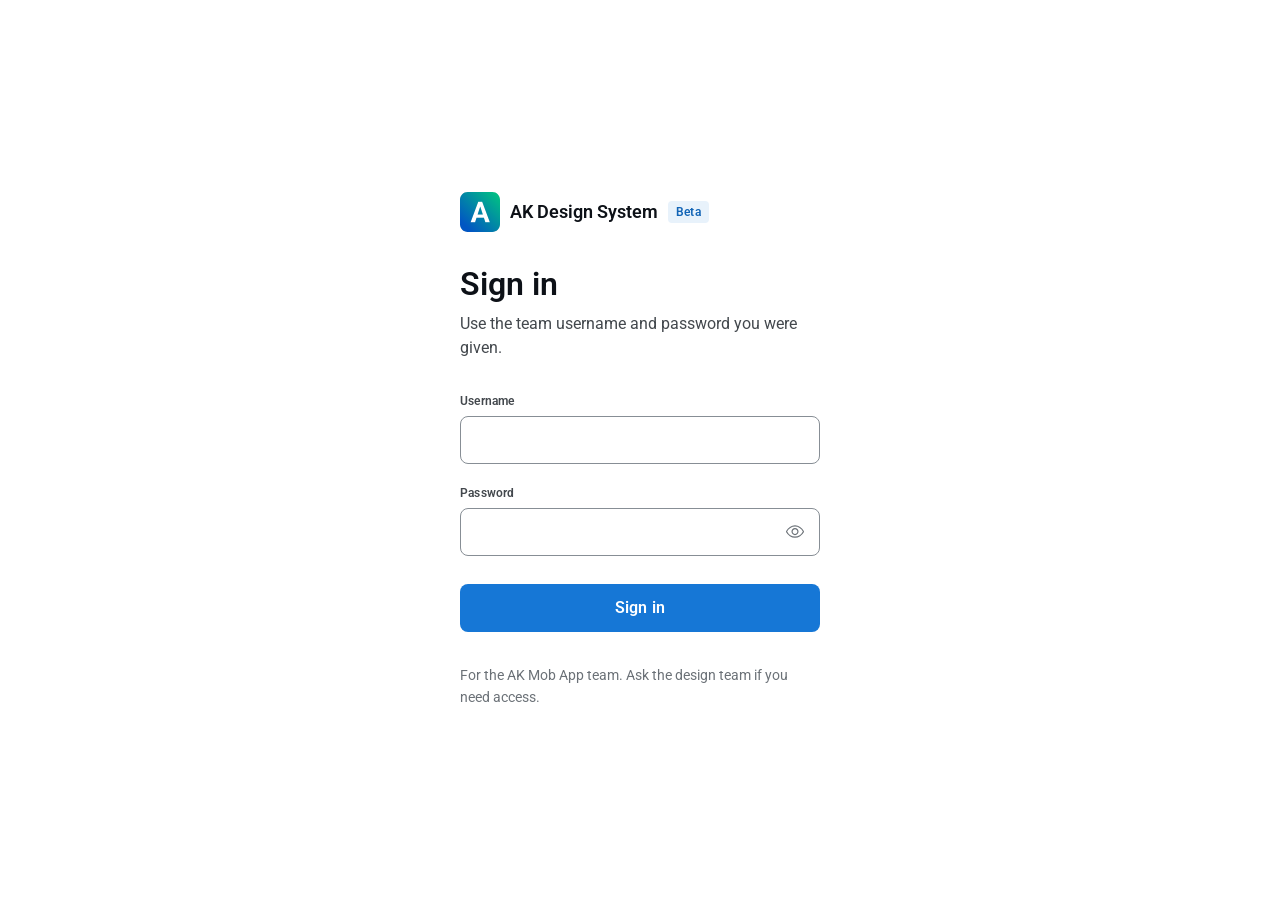
==== commit 1178bad9: "Blank page - sign in fix" ====
--- a/components.html
+++ b/components.html
@@ -15,7 +15,8 @@
 </head>
 <body>
 <div id="app" class="gate-wait"><noscript><p class="gate-msg">Turn on JavaScript to view this site.</p></noscript></div>
-<script id="payload" type="application/octet-stream">BgTkTA7syqC/I3pD4ObFXPg8pNe8Je9u0EIWNXgixjUbjHjf6VZufm5tHvaU9cejUhhFk7FYMVzuNRSDwKqFo96uy/k83Ev1tiSrF6iccnTS126b1Xnelkuy9hMo5frxy+xcQLeIxjc8/rD4nEBs2ahvjFwsTwDaG9wMwhVf2PTxOrxiMg7KTnMpMGpZnHRLfL0TK21XjsQfwSpjhH1hxjahs6leFCXfDzpUPV2dARl6xOkJMFw/a+eMFzqcVWYyJYs7BWUkFr5sKyiwtECmrVqwm27CvJmo9uBMvRGA8fMfUGYwTmJEZjiiF4Ez75kZ3GD7BTvgkAvW33BvHpG9ZIZCn18Vjoxm6sLEZJivWj58/cIh5PuIV3CIhLgOA/GejPID7EsTGdGXbCK15HpChuF8mYAJPTwwSR67Kuj6v9JPbAUuR1k98ujfWdIxozKpHq0Pc1zI8phvufFV7T6znDl+kSPaSb57kBzyU8B4F0RcYCVq+fyw1X+mn/rxvbnilfOSD4YQPx1f2TR2pD60LbLy6YDzzOWp0Uy3vZH5C77cBsL7ezFY2RE7IRpx6uC6Y7QSuVuTUutUOSddJSCSsY8rLPx2aM8ccjG/qbT7dDD3AvYp439ykIDtiAOBT4UvnET1UMLVVOjYNto1GvFKFa6w+c+UQM/[base64]/H3qrKfZ1OzJ7GzPheR1HhcAptnzD0xwHvls3ubPXpaPqitbK6xoQ8x4kuaypZooDCuzInedqMvssGHc6UizmvbknGqucWP/6F7f1RcHWrtT/E0v/KMAJAhl2vE/lA8UR8N8/mC/PwD5hAMA3uP0jp0MPbaOI4D34gdlZ3azFNj2JvIFZPr2LoBesKZjgOD7lKvchhpow9IETIC1VxsRmUpNLarLpLiQAYj5vx4Hp3wa1Cm6mCyRrhasrkqfhORwSsde4/zKxFWrIDmuaYXrqrzr0lU/MInc4bGaXeXTpIUqrVBaUF4+mbDVv90fekzN6JmSbMcgfImoKhUQkNQDcaGJYtsEZrRX/FCug/HHj8TcVbSgeJX02fgqUQ+z763rC3Z18AmADByRI9B9VcUriG6k75pWFoaszRc5Pe2wsK4731fcXyt+66Lg0yMBK8fD4vob7tdNYj59FNE4QqlHlBR4yzVzohtImgv9T9mJI1yX+5UETsawp9+miqavWzmCsfFOcz+4madQ8OEuaCNa+2/o4jMmFkkRaoXzSo7siL5wN9CmExv/[base64]/0ieXsfCFJ0aFk0ONORBU4MUqWYjyr/05oNSr8HFlJopMx8SRDEyHHouv5rx8K4yx/lvwc2Z/wWqlHL/5ED/8DmYnu1ucgfKn58lJjICls6gSHqx4UfZfHHc2WnJOD6AjwN7ArMXzNbywnVT5ajDuoRNgmCHJC2cDBYj0GKp4h7RHap7R/d6DOYOHy4g9hFc6gSdOS8jjt1kCzzf0CKILvrMBxmrbEMJ3qQym2HIuwSvUOiy81Un5BtgvRObTBaMNNXfjzXYnMVhw9GcwPUK4xv/a5nDLqqwEkAU2YeEFpQq8fsvyuzK6TkdH02DxKRqrQ5Xhwfz4jxu+fDxMPf0yjtlDflmpBdOz0OlgBK1La71Q17LG3Y+y3p1LbG0iMw8zkMvX8BCNdxWLhDrtgPL35ZeMp3oFfwP/2fX0rrzAQQ76BCq2uRpmQ27NQ4TgN7TlgQh2mye/cn5J64uL0txtvHgYGHYhI2V4ilV7ysueBO42yGqcvEDZauqvfXbZD1xDZuUTTHhbLRO9MErZvUxAQWHVMsWCJgiKD7GYdrZ/[base64]/ld8O8AObzWGoAQNnhgobPTqfqpy18PmK47Vv/cmog9mAlA+Bk4In7Ze1FeSbcTH5ia629D+D90L4dG0HInUDWfaL+8eHGjjAxN7RBdKBSvIafFqV0Nj5HMb24PzEiSOME1DQyaGFKA9TznQd9dFZhJrWVz2biWh4kpXTtPfi/vRzbY3xM4/H0ykrx7PwLD2pMCbJHhjBMl2U9CVWa6nPV4P33cM+vhVCotRr9BFzAUVkr9HdHNYBNijEkTF8q1L5xxvgw5NG78fjFILR7/EQzXcGHtdCeIf7KPz+h8DYdcKoozOeGkKb0pLeIX9TobiRlEnv1Zy4s9KdNUR+bpBLjzCtmbkaijn9SutR/f4Rle1bdRDEgNRCR07i+nPv1J7NMYse8rdgbyRMxyWIHN3ldTdhz2cVffWUQ8gWczVCaIrnfnJ1O2e2OtUAeePLccxmA+9RQ544HudNfd9mOA/umqGgi2Y0/lDVkYqNAI2oMDVtGymCI5MTpnsLV7nvC6SuFaJZ8b/k33nM3+QXnga92JuUit8lpRBoto6pYYGgfhJW47wq9QpENJ2H6cOAp2mrwlHHnOgaWHjIX2ycVv5GTeJbpwDF18QWv4QIUVGQOrvvQWwwo4DDTuRe106KoLRkLexAUqWeckEdoFvRoIxzDLnLi9+v9pWFFI/yhOAU1ZZh9UhYXPDhje1sId0m4xW0+V2xlbWdbLy2NsTKPFQYD6KNpPss6G5Gr1Z0eWUMkSh0ljNjz2mtiuAwarRaKuxcwxvqExxzu0WjZQA9iipPhRP+RWyGLfnqo3iU8EHWtZlXRzNvjlpehk8d/BgQTZYeE+ezH0lYL6XdPF9rWwEjCH0seubTWNGJdi8a4747Ol4fQWgMP2f2fdkismpOGjznHAXjAzJUEjwgbp9+GmZUYHgCEsujxvTPhyj/dPN5KJUTIIpmzAqZSz+fYhdXH/a49o4cS2Q60FrxptAjSYrwJEc1119gKfzfU5oK91rQdkKL9BTwFWqcooda5c0g2hxC9J5PknLT9lCofjZz8KXrWLAm5YhkS7vvs0JCCSRhSzFI7Xx0aIRNUKL6jhUEu1lIOWwWSkONnuXs44egifQSfve3L/rhsUpgnDmkdGGiv532DbyAvDScJbJ8WbJc5D35UQfYNP67L1r9b5Pnhr31NjcYCyCrji6SOPDf9kNEIFHxvbm/xpR5JXWeOdifA/R2DKSGHJAyK78U3JSdDJt74gUvB1AzUIX6GD9seIaB6M3AEQaGHQoHStcJC9T3M6kqQ+7q14zR2GgezfPpWZFjgbj9t9C4ri0Uwtq8V7+efWTY/l2AxHw2Zhz0uiUGKNjWWoSpRWqiFzIlmSqDZPYbiRmTgbwu7z/l2xqwEIgo+hZcfrTRL97LDMwzd/UcZ4qkyqn0cOuMJK8RzaYNLRLYrgaSloUNUZ/wK1GgvwUEi0p+eDhVPe5ZCxe8BUV/[base64]/[base64]/Ga9uFjZ2nOyrphSX6oWKRmKnGmEubi+PJd2E+huXo1mc269XMltY4YKzzCgARw6k+cCcOvhAcszXGsNNQ091Pb0oRzHAkFLarXnMVgAJwjbWkP19a0vuxdwB6o9vPRmikzvRxKWmwBN5alj2SKwWAa9JPGiuPiC7BOl0f1iT9HyOsXyZhEcvD/bU/sSmwQ37SHA00LEbaLWjeyzxh1EZJmEiImBeSAVJ06UqYHps+V7lCAKvGh9ELpmxD8fdnPXL+GSuYEAiSQpFB6mtctFEeb6N5dKIp02ycRvnbmqtqNpA/[base64]/MM1ARsCbsqrI3OAR/V/ZrFyTQyKxYeGQj5H3mOou/nkBpiUVsPvUdHwojwhWON/9LmuiDcuyIcjuJcNWufFQIVGBrzTG3lZa8XN3AqfhsbPb+ysM4ZRjNF4+7u+5LEw92TeQkspyoC2MiGE4faD0sIoEvIMf9losphVMTtcwEOKh+PEMp5cAxGHki/hLD13th/KdPN5JD3gcD0ocEJFyIAwsGxDO1nOKzhrrckztXCt4OwcchdVwNbH3wdk3LhX+wpdVhJvJH/pAlTA8xnkpJeYR1ls7vamv+DkDqFkADMqHqsuSiyEd8e2JVDU9cgguDQowAH8E3+C0MSB7XWrDzIIOLgbQd15A26N+FAFRNq/fkEf3lpp3FmPrrkbYmjGkUyIkm5UG+qR7P3Y0zD7pLpWzqZtIaMIBs+uO80Z8VFBgjZo629OuQlTwZ/tKwGu68cugrbhwyq/7+/JP4hj0KrxPELNJVjrW6OrHJVjk5pPhL6odGquB1vgFVDiVWMpp7tDK/BFHz16TPhzJtKrC1PN74bLQwBjwgMopv/+63zL9yBEaqGLBIr0Jdqw7th4p6bZcJ1VqpXhV39XYECuEyR5vmOhioaSKvce31SD6weF+xH0qUsvRyD6OuCi5d5r/MVyEr2oDyjEOIUt+QiAk9xGSOUFiSm4UonYmFCQMQulj4/ygQlZ1Kaqp7+MkuLA1DwGhtrQP0zWvwEzoieYazmmz/+Wdc0LjQNkwMFsTrvFY4m7wELOlBzD3W8bVtQC+I1ZHWuD6Ohhhiqq7OjW/V22AvSCI/sohEdvSLqj8iJnFTlnBvVGraDaSF7RgROosVj9P54BQlfls8Mp7WkvrO6LlgirJZ+nHbJP6kRYnj3JYYh8Ez95DjYrHh9OlVGh0WVHhvQUJ8RGodRtaRW0WEFGo9t8ZBDZj1F6Dscz0CBj9dpPZYWFQ/Hy1DTMggR9z1yf2DoDYHhsYgVR+XYU2glRtm/sGCp76ljElIqNisf9+sib46njlXs2DAHN5feXbzkYgw70IfqbhDEahe98grRzTeUv0m4E/gNCqIha20cB0D6quFYSKMWYk06UbkiSL2/dSp4+xhXz9HNJAmVGn8lmAx9rDBAeaRHejkyQ8kIuLhYtA4aSOfYNH7uYERLATR1hbt5NMbfidT7FV+GNjAyu42rLKx02gjCpKWBr3Jui7xojKiUvu/6pQgaMpwzWQZqpLFKQmtoHAMHDb4pQ3Fi5Uqjqy7te9nSSkDc7jZvoqyWgf3ak3Tg7QCL0AJKrAXrECxoALZ5JBdMUZBy4uPyuUGD+sdqG1jK3JFJAhmOF7Fdqu6BYfh2VdTZGctNZO5CXcd6PeuH3nXqWA1S0JnGhkRUvzpWcPg0ZnFx9/lpcmB9owWLw8jdGCOWckq+zg8g7CoVNMvsDaFfF3G943uoW4IzJQ8gPyfyLiPVI+YEIrYGzkkqhJpJm2MKP/5kkYA0LdlhU61/POWmGKw8Sev/S1izVqg1rqE2aCi1HLnRNYPqBXzORDWvgbRryUzMn3bP4VOp2UdkWyTSNrvDMxpLZ1UDVv4EY37ToOrwa2dhr8o1YIPlp2zwYeCDQS3yzC6Nm69TOPMyO/IwNNqvCA8EIJ2zLEtKm+we/ousP1HalO2x7rS6M3Y/JgoyORweWAw2dkNugUq4d3d4ErZ25ZoNzsw9aXim5kpPO4AG3Bd0FKGtnXFTW8MX97toYp7VE+rSmLC/H/8lQc3hiwsSUUvAuVYQ+hLe04D9yGrJHtrdGpWK2J1QejiKZj66E1nR73NegseoxKggfjmLJL7FPTIq0ZXCR/HgMbsygpDXD9LLuThrbwkF/jyaOQm+cZRo2WPw2dU6H5PuaziNb5XdIbomkhfn01NuDmDMIHDLDG5kmEySqlmGgTMj18eYx0xHS3ZshJd7S21hmrT7mvtrLsHItZkINfghavPOoBMqHmGwT2DorKunH8mpUaFhOzC1WGX8O/sObkxBMy3LWzNWhQH6WC0MUw6j4fsbliUWpZcTO25PonQo2pU4eR2iNsnQvmJ2KqXk6KneMU1BphVAm/rq+V/RlXjCcYY1SQs+Z8n3zjKkGFkyUGEGrLMrcv7cQJLv4xU2tG4LAOAYk0GZLSfU2y8tGz4MfaerkizinuL3O+S3bnlr6EKWycXeDSkPW9U3gWmq9/QpFmfUjDV+K1ws2jXaDTUNlUZNyyzXO5qZ/D9o9YJM4XrL9l+xwXw0EXW4dFSMzJTn8vghNN6/BYa0m/W9OkyMCQCBAeu287WZGltqs59J3ZdYWukWAubCRa9sFsiu8Wi2uhNrunqAw+gqrZHf0Utr18zxpvBiz6mYUy6RynFmB47ance7tYsGfoJ9Mdl/Uq9FVJwzTHGCOetwIH7GKehS756Qqqz3ZURghuFhQu/1+EeZYfWkTiSR5Rd3VgO0EKMTB26/Sd1PYZkpXWHWBFZoYotjmkkvpvzgFBwhe/RtNS1mlgfprxr86EFbu0SPkvnXv/jbsNGFXqt+hOgCT5tZh7H96yboUem60G8gedcEuv76/4Onv9VnNR8iLGU4Z+ArniVBJxVEzryQoPuZjlxRuO35p8UtSGRyOpom707VHf5eaK8s1F/1uNC8sLc+fwTfJpCR0Bzkkv3neWTGRG/jxqRyKN3Nmtwl7b/PSOQkcVnvMzHGgDB35Fo/DWeTGu5guTe2vlvHoyThoxKgsbi1qhKVU5WF92OVGWce8Ww9wkRdWD0aDQDaUE1KUf5Ogil1zlf+55he0OMZbrIe1qXMujI2RR5VYC8erZuAYN/u+AmScY47G7i9qrPTGxQjkyGcwvPYxahRzYrRwoRyaOZV+FSCzv1j8b0u1GfnrxI5TW2+oOd5RHqjRhqRCH4TsXhau0s8+hBUFt0JfgQN4JqscooQQbpQ399WpHD0JCnfkCJxdIRk+oxp3Qspv+t99JA8+jdWoobBEqUER8NH2tNAmhaLoit/WFFmykgPwB8ARQFJPI+2rVl21nagm2t71H3HrTWb1CP5mLAIl2oFGJkHeQDMrx9i3eb09mw9y+XRLru+Inknyj4KY+A2UPbeBUfyBWFqcuq9V2j3zYQPEG9J5sIec4broudd/I8VTH1rX5mAH57OGd6FYtASBVe6c2VwOFCh0aloV6srCOIczctKWyQFl+4SXG8rVOwxNqG0WEWyX8L7hAK5u3c+f5HxaiA4t6B+ZQlcUk9+JDnQDpy0Kt9fo27giuLp7FJWmiOiPuZSqWrtCq2kTPWeaRTn5qOn1Ft0o/O3j/zzWPSfdk1SEndkNCuCd+0tbNbPDo0xrRyrJOhkl2ZeSss4+R6cJRyZLlOgqY3/Vems49bWAiArnTtk3d9d9j1jK2Hxs/aIHCx7QifCrWhnOzL8qfbe/xuYL0zxo+ffmGfJeOfTXmCcl4GjfClq/bJItL50vL1884zLSFjB6TQBJq9z14CZMdpI3Hpu2Iww0j/DLS6XOhvgMzNaZ4Lvp9TBlYZ1lw81t5hKUasmL5GnKoVzqkvnftI4DqtOq+0BJfgLaVAx+8qtKRaKjZQ5G9UhAQuFimmxVAcDFV3muBuIl0t5VpXXlYGXeTUJO2cmOGIBcG2HbqxlT8MVKzKBfeCuKkL/MRl1TbovI+SdXR/acPXBWxfIcAnTpQQLgu5InxTJISo0pUx4UJhaB8ZrXEtkl0frF4zArCpWdOA3O/wruYvdu1sYcyJHV1Y1OC4V5Qj4R237SET5hOQwD6sdsmTeX7CFsygqx9/0P5HRM/YW0Sn2kOnZPCX+W3TeNEtEalFZttstBRittE2Ynm/g6njiPBQenckSnO3vwxs81uHG9HLLxmSK5BAV3LxzNvKx6ScGAUDyVa29OPi405+0U0LlGC/[base64]/DnU5H8K0c5YLe2IBkGOs4qwerWhD1SGmu06DL2VEAXSBcuGtDGo39Z/rUA08axCHR3PP1ODQxcddw7sRhRgRzNKzRB895jQeLJ4Hc142DigTsD4g+ezD9+/ArJt7KlYM8CMQg0iuhktrGS1QXo5DtVr3MN8v2iuvBOBFseeq2mndXzIyJrBYrnJFlBOsjzt9fan0jjT/TOucY9IJXw2CXcxD1AY6M7UQNbnOU8ihKFX94vOHGq2XZwjTkITrDAwyL5rity/Pmc0bdhjXAGCb9gwVUTR6vCi+0p1Pg+CFQJ7uQPgt0WzDWEj4b8nNb8QPanggkIa0UXJndcNsis/0z0eAXvrUpKqnrqDee382B08wMsJre+obFlT/4xP6Oh6ldbbQqjV5/PL9T3AMfoC2rHWuK0lC5WG2qPdmq+Qnp6MtTWGdJYlT+aPijbXeUB5TwMSgGaZRJihk3MXsOCert1tk2FqoOD0Deou+P2dmaQoXqTmbNMDnga4ATm3SunvqGtbFKk/X2VUR2snFkX6/qPRtC43GGjdwov8evGFseGHKoNeva0jDI8Uz87mjikpoB4+9h8xjtgXtURvm32qpeLuVRcRObB/Gzkz2K+xIbRGCicWZFLo79+FjPh6FIvxIE4qywPWXDXpU1lFzI0LdB9TgJ0VrnB+IP1UYpH3OXaGKFSZ49s/F0Uy6bQGwKpqGs0mc0tWY+owF8X24HvGkslo0m2gN2XnzfohgBjF5k08CSGp7c/k0DftA6OAo1Nw+5ogWcso9B9NqaLlO0/XbsCGoK4NtfUaryFzBMpKUaGoUL3T4QJYuwzU31rJ46oe8Kgz6eoOMtZFd7l5PCXThq+bEwJl6rYaIi2mlxSQW+14cXY2pNqh5DYAl2l6UlrhAV5hZrCVGZXfCAXZr42CY9zH1YC5RJKFMqmFtat/R5nEU9TmFFWL67iEGJjbRHD1b4ze67pNswaze4RIQK7/vXwY1WWHYjIZ2gz2zUvjugFcfTQX7owWbJqA5XjUsTSWehXLcoWQ2Qt6PgRMD+FaGCQn285ur1Htj8DPdl8pS0DRgFTnqeB6jY+R/J/iHPFWpHSJ5YfAoJ3UIpQapNx+ecgKKR7Rekx/X/IuvWsq0iREMgkoHqXq8naYYRX0lCzNxt6wdtWD4ieI3jbvFNnTBfnJI79xd2/pCM7ZkW8I8kVpufTh9RcwsSqJeLG/ujh9zHQrIZeXFv2zbkxchxNEQoT/caVJRhuj9veZqhDKqvMArLVhG86YfAL3CeVsS0xWKfe10iJR7KHKgALadwyhITwmZjsTlkWmiDh//bJyDyPaw6JsT6LVgFv6BOKhst1VYxB22VMzIRVUrMnxW1zWUukOTcaycvf0Z6ag8mTvERc0enZ0UEdB9GeKGtj2RYRVKMD0DlWzz7K82V2Z2d3xgphl4/jeUmbb76hWrXQongUoJUVZ8/pkD3xIdmu9Q/NMOeoris9Ju0g3iuD78qlz2+t0ceVPBMSxFwK+WJSQHTbEYZNpaYwxvkUAMORhzKHSdKmVOTZjahYQV5ZfMjNkzCEwIjaE/Cc+dM4tZBtT5esuXUkke/scppQx10FvlpyFLCXlvLhXN+l/LML7nALl3IXFsZ3dtGMdnSbS9oqciyTNAE914zIET7bdaDYNSHQKhmeEcF6CwF3N8WWjsLwxpCw/k4xwGIzc9Tqm3xmi5er0K/NYH8pi58Jh2obh68Ms7ce0wvtw4lnQVLfCq8ilvuqOlJfRAJgMXNAlQ5/q96vAyQ7t7finf6pEpbLFecdgDVeqGBNXZ4O+ik52RVHv9F9fNOZ2lEYC7/834ugOj/mf9EZ7kUe+403jDnvQJ2X6cd2UR7UxpTrZ/7EEHigWyENnOD7/cOa5XGN6VkxWTGX3YenI0TjAnK7Mh932Gw5ymwAOOzSu71UdRX82vDv+vv8HVzG3oWhsrz8VAIbssK45AKlS90JgRGCLvCivjYTvCjlWr6AZOxahwcE7OHBmE2vY8jSkvNnCSl/XNHsdIjDD6HIRenwJBhw8YgU0aOjgv0RfW5kC63Cp8iEkkwbmsgXGTl2S6AuTAMUYrL2SSgUMISlLjq3MGAlmPEU18r7w5BhzbL2/[base64]/UihdG9W8QHuY04/TQR7E5mGgqN1elyEn5vPzLf7Vbq/IFVf/BlBh29rVCciay7kZvDmpQ3X6WaKeSnu3Yy1/imc6zZ0VaLmUXkhG/+Dfa+pRG4x4uHnRvH9HSXwukVkcgIo25YYAzbYNlMYSn1O4OYvmeZ0nsq/oHWkOK31okVi7GjHbm3Q3ErjEmrfIxyGZ5p50InF+w1awc0kYmSCETZzmEeUFkaIPQTuoUJ7aGdyFW3hZlHCg86L5/f4nActYOXbRI6UnO5reH0cGjHyYp+kzPS5X7rJsgq7F/KTTYzb+hK1vEWJTVIEHi5vpNGAy8S0ue9HP9yeWVRkV8i3a163NgejyF1SVXmdSmYH8br8rf8v+Q6KdKlwv+n9wjBkBUwG1ow98wpGUQNkQaR1kTtRPU4Bh+xKCjnSltU/QHHenPw4LORU3sqoXZpXcL9RaD0Wfi72X6aGwgikMCvqo4FRAXliaey+AcHMIDss5oClFVPysY299k/glRgKeXmLiLCJmfwk9+YjV/pdndgAbYd/iKLMwWRj8jFz9chMCEomkWSofgFfTbueNzWKcIWrYt4pEmrIenJNvgcTE6k9OK//IqLUwAMUzCh7C4KBO5YP0lPnNRebyk54iod9HExH7USzWg40gYACjxoeRnTcJE4XlKZe+6mU7uugadvXyS2KGLBY3c2Ew0+7uLOl1R6JXSVDX/xMXZOidFczMnfoKoX85NO/rJdGQTYPa50FI2alRFosFn99cahhwsUl7F+Phhicbm5VhTCWA8PX5nM/RVWkINt0VT5bFb8mOsW1PlWTc5L5DXoLnN2y1/PuF3SDGc1szjZUsG7wX2qgf4m6ohIWOgP8ESM55wjsCM9pETsSdK6aI/v5QxrRgrz8xkcYhwBCFh9w1EZu57vxyoyS06yRwr5gBBpJ+0FBsmT4pYAZCuW2VeE5D7ETm0oTCIUtKQ8QYqkbgwyjq/Vl7TuJe913Kzb4VNHCQAhnFGLpVSY5N+70qRMDD/slvvy7cro2XHm+W2emi6OknIUv8zMI86Fkqt7qMmIE33BxGAk2lBz42sUW37pAvumwuE2Q0Rm2Nh71tzWjPXf+N7Cs1a7th8ZJUJ2+bH320ZO9iuirbjUy6bBZQjDd1p2n8YbMuBXSBOh6t2Euqc/lK6ZEuhu7/6FeUQgg23IgLT5Oxuoe8p/4FgTpyTQcYsG46IgSFLRUB7JBpOGworXqNJ2dSZRo/67xdgSIm1LuMXK80Wanw7rNA1Z/2HXsVyIfyTWLWlBv50iYlbJ69djNnrSnGB22Anc4h0PxBCuLHo7EajjXkpUjUjES7Ju6NsTE+598e1inQm2kVWvYk15Joun/yCbWSWVWh0GshDYugAnJDLOrrbPyWFgRdLx4eVx5qdzaW3eN31u7B9BeFey/ZLr3Nfx09q3t6gZbnmU+BGvjbBWIvCc0MDONWbC9GW0u/YvHw3hFyk1KfuudCo2KtmhRRjH1VT/w50HQwX8TeOY71GOZqTr9Kn1NGsQ9Oe27TVu4+AT4rt4APj9onvHzN2AoxYua+lw0hCfAB08UWcTfUKj4E2RcEuFQs8F7M3w3qSZlpWFBEjQUpAHPQJm284x+kbqqm71E9bDsnkgr47O3rQtR/NfHiVZmInFgRsUHKSFrSgFXZ2Ue6NiOnSTTuHvktp0jDTpLCcltd5EaqHnClKBE/2/TrOsrOldNyjjNXo23sofppt1AEyKIIfGwZ4gh2Z9AYJtaYNYojHRJ0tesWki/AeSR6rnCH7rU2o5i0s+C5IZLs/l1KAM+B1mh1X35kv6QLepYim1v9Al+HZAasZpnC5lNGyn82F3HFYpVJLwsLom1Q5Q9pll8rPwQppvipV4OIsV7/YXgKb5VkCqxx+GvF8DL8kJqYZ9KYEI8djue3mB4RvaOg7LcaYHdQFBGZS7HIrGnNTk3/[base64]/bbVfVvyoACRF7HDWLcJFFC/1O8Y2rOEjpLfjFYDAcqnrZUbvpl9Jx2ZUQwlbTak0KBZHdVANlQXabhOxm9ISe2NAxehZhWku+vgh5XNmL/neCIz5Xn6DzKBBLnsGQFNbQgGQAu2BW6Z/BWjTk52xJ9b0LrLI1ukWkwpi696yzPfqJxFGJPz0XF5crtJ81yG21fvcNwPZZhknFdx/HTgopiksud+dSpiqlGHgfGRO5Og8nx2e/VG4UodhQn4F5wlkARf8bUTK/ORigAkBpF/xtxjeZKxf3YlS85EOTdKOYZ79O8UaDPzYlQtvwZQeYz9uy0lNET6wTD/2Fl+BFIt/umSA6ZNw1u5K/dAi9Her2iPl13eDCJCX8C1WBhacKTAIhjAeemk7YOsVYxTDEYM8cFfnqoqyMhyRLx86OFYoyZSwtEi0cILMDgJggxSL/cXHiOIZMeUo9p8IHa20dpnLNVXwNxPnKd8tFnUOhLyLs04+NoYE72ZDxdUHRtr77Ip/0qL8eKDYRmxApy8DQ4ngw0QvpqHBebSgJzEcfUis418bc0Z4U60xAgnoMuBRxh1ae3yfcllF2PtUiw5EXMD06I9ps3IB160YMzXwJEhTk4j/5D+ydxpNFHipmd8Zo409RjTEKgkRi7hs2FIdL3aaKx+n2QQQOwyRk5+9mwK+rC1WGk7xbYAZjrB/3kVNlau1Kegod1x/U4SeqKWuZXHvlf/HwKe80MTrQCQBgkCJMsxisw9wkpXyvoNFvwKb+1ZLRNs29Tvrrj/FBZtOcRZ2jL4v230AlzpO1n+tYSnHAdvTWYjCS+1AJUf0bwIv/TEKliFqn5I5nKCnbacpVNSm1/KtUHWXpzei71w5awahTs3ULLEqoaWPTLHLPk7QJFgRbO6jFWpXwGodMLGx2HrUdhucZ+rgzoBU3jIMGqkFUL97vHfLV1aQANdIS9kyZxMVI1PcJ/HfT9BxiQjNcWMxlmsp4+NVsg8annT0bYBwF3gJSj6DuzlQJo7bYOBqa/hPD2tM0Sh1w1eOldIaF7chTVjo5JS+3OWTnpG0zuGi7/x9m3aqGdsZ5KcCw+AMlAJif3Y/AJ/tnAESAR/gn2e+gGI4OMkwDue1hLxESsyZM/a2uF6ZgdF0SsXgq+5X/Lg5eJo3pHRCoKsQdj8HMk+Izn0OMeB8TnyQz5eiXPWkHyXhUzF4cnaQonDBJnH7Z7SKcTnn614efJERNc+pW3YcFitC7hdcoDpjq5sA+n1BflrVLbnPXYDS0zgzCGrtmXqhg2TPqtGejupPtvR2ncZbIkatTgMXVvBzJumzvvGvJKvmEuF/JfBUaoZLD8YX9LyA13Jft2U0VgFXYaRRIN6fa5D4nOSCf6tJ4aZVcLXqlSFGoLOPVTOuSp70Bf9oCu8dC7rdJhACyFCNFKZj2wBAc3BucoUD3fO3z1JzsFwLtAyf4ZwbIJtCSKfHQk/fRnS6fyNbrBuqwWRc9aVjUnoN37u0aUSUlJkblNu61RsP71LGLsZ+MjJB/ewVhTTqUspLDSzN6ftHWBERH2cwKL3gqnOO+TkHvkcGn5tBaQDYWKK6jEfLxpMZlVPufeItIJcyAJY3vuVusxZvLntptUeZCmc7LYFr37aqZEF+SZxSz4hV/VBrQkk3xjizllH+RSPH2SUypY6KmWhkT0IIxVhyD2dM3yVLz/DeYBn0HgzlkLFEmoGTSmf74Pj7qT0qM2E3AvafbUVfjAvnh6C8G9lMAYdnroVv0Z/F4NP6akvxCULOxDjvCRX3+q+i/VYl0YVrEY9rSaD1UocFK9fSLlH428MfV3GZRdDwJfMTC/[base64]/h59HgpdcBmgwDnbPpO8wXGYfd5+I//ynOOwtdRyZOCN9Tl418s3UMKfP7fgUyYLinT9oeRw21gN2E9YHJk/A9ezjQ9hqJSBynQQdzDZHcVYwvvDgAzD7lfpLeTh7DOYz71uHeMLrMZawfdInnfw7564BLf3n/Q3a52PqpSrGUTrrBCo/+YGiq9Nhpy3cbiCKmCVhBP3cDJ4jWs4dmQIqlzmh+8M/65OUWwLlVubfe2nmbtpsPY3gj9QTj9GEAE4XhcGsFfcvQSBo7zKcZKeuXccfL2fMPj+dKXV14FLY/jsrSdeq30SkdfernK3/9qxXQ/G1aqbc5XI8Jk0jPkApInjQ2lQzGoO4/VuH2tqOdgzgEnhFK3fv9C/uixoddshvuAHhIR/QLKV1P0svDWQmR5L6KaRC+HFhKiqTCsiUm8UZR+iTEjJ9Op0yRwqYZD0i6zWlS5iAMuJ+wsHtlzrNmeL943tzXRfhn8U3Tbtp79NXf9WMebY2akPq0aGk1aMGXLVK/pp3ITGYSbO/[base64]/ufFXBsCwRLqDMXfRzZ8UcsLpVw+GdVt/SpGSLNAr7Z5B+abLz3YxKsbh/c/v6OqFONWpawePwkDLxBqut1Ea6EZkBri/+o9yu0a5SGQLNikQ3neookSVr4exYIragQCTiLEwW37zkqg+9PIXrN59Kc8pHFv+mfWCc4V590YjuXgtbb7MQ5cvJTkuOZXlx8z0U/z6DviF//Cnh+bD7bCaPMXGSfQckV3YkzWesZsOX7S8/Qspfw/3YF8s9aEZN2Cj+BDmyNy7Btw2g8A3CnVuBaPBfZ/mYcy6TQpVdFgpqnLyS4hx29WOu/Rn92JlMqAqn3GJcSDAHR0CzSoXpkiji3a0ICYSYOUD8yW/c8ZGuQANWXZM8oLcAci9sK9p4VZ9tqh7SEwc2Lzttz3qqUGVdnIBUETYX8WLK6LDDWJ5JsyKlutKhSOBr5cYC+jrwEAG2JNHr8cxyV0V7Bjz1dimpIt/pLQ95yJnGlD/Xk1A9FKuyZHi1LIh4lSVFRitPqvpTXXK86q0uwS1CJc+0FvHHZ1/d2imTmbaA+L08ftwQK3UjEvOLMta6i93a3ryW7dkzuvXg3TYLeIIZc3gTbMyg/uXUNqtHmBnOHpBnMOJS63gVEudk6FTwwhVdkC4h3iBBls0g1EKntmKTnRwDqVipgFL/4OvFW35p3cfb/Gh/hf205gnipI7LzXCnecQ9b4dhOYKaPjLxTtNvlePNnPhg6iu+SmwXWnwBrhZH8ws9U851fYJRqnncb7whYU7/[base64]/IaeA1mu8j/8Zv5HXqvPcAXWDEbVwruhdowZgsaqaw8Pur42Tit0aRUh8oD8z3yKGZoo23KJsUV8tPU4P8aO1/P1sNLrpsyFrjnRWbAPiKx/GbeD1aMFZoOXCllidEWBwUfN1FEPOKpEtHiI/KbPaWjsR/Wz32nLb+HC6Je/+NHBUxFGtFGjQR1xK4BpPmvRWaHYOh2r2xPq1PqgMiHEWZgYx4A8Df4y+M0y0XSEzIruQJXzVtudrzLlavGQ3P/ZJLCRijtp3Z54B4fxQ8xumxHyBaQnY10pUJ2n/T/AkRDyHiVxgNG/xlEOM5DNg8pgs5086OjfvGi9LyNS5HElE2W+e5KaRXo2/GVR/pDQI2AKq28CThF/MDJUGFC7zvWrZ2Doin5xS7J12esVz5o4GjrX6VmpMW44lHF5KlFaEZxMPCEezZlgnpNmUaVNdcxVoBl4evikm5wsT2mhKgpr96G2oNYy3znPyECSLV8KO5wFe18iXghErouEXdBX5o0WDZGQKAZwFwIDQb4HJ6WQ+/AgalQGa/F0Lis7J0i0ns0it92v/O2xLqq9c6U7qE63E7BD1EOC9+709QRc8dgSPZt9jYF4WHve+G/pgkJ6E3L4r4pdNOX2Bm1i8A6PNPK9F4q20Dp5GXlF7PYMIQguffH4Ssfk++ZzGtvEiC3/QY5HsmL6dQ702xRMRtfUIsTUlP62mMgZE5vU2O2Bf2Rv/[base64]/nFDXCNSiNpWXbUR5oxr18b7vFF4MD4grMj/PhtA1R/bNYDhy0mCXcllXT5/6noqJTHyHFraaBPFn7Kk0kcGtm/MKV3RwBENwXUhJOPkICphnYjNuAvHthuSyW1qBo5dpeq+uWhqa78Yl3TevMSPr4nvYYJrFJczDvX0bzFgqArlIrNP6SsUP3fi+xK9RKfqz7DR/UOVjYDjRuWLxbDCzMKVLAFKmZcCbvGntZbM6+m9LDn7rs42Mwhg7B+VRDoC076RXYe9YpWoDtvraglXtj2v3ebj0ztrAA8uz6b+EV2BwcFjtxnyAXAjpMt/QlG5Y4Zd4i69SJ+91gAKjfnLIEc7Xs8aj822YkVMBMAuOqjJcK5kOoNq/nsVu8kEsrV53coPz7QoR9EItEdB+oBJhIbhBLJ2k+ZPgKG8Os3YWeDCi9no8v9NSlocK2gV+lM0s4M/ukknd7RT/6aYnulWPMgMKymcPaHCrQV5XQXNan1sf4EQLIvSXOMAyl4GQcIQuAUyKgHNJcqO5oyYdOxWov686TE8vgsLd4KVsBoWnai/[base64]/yv7TBg1XICGcvIeFXWFRT+yvJE8SDcLxKyKN+Yb3t6p4R6weAkThfrj4puLUZeuXKIbIOv8XH0lRr8smoBLyzi9qUaUM6swJ4YaMajMp4jTC0UKafcOO6wQh9F0q86xmc2j1NcZ9YOon8IerBWgmfTAg7TdfYv7Kx24dEFk+lLZIZZXcKK7AmsY9QMn8a7JIx/X/85meKlxk4P2dSEO+uGAotkVTLh5ykLDSzf9uL9lzofDv/UUUUpKpC47dQItFw7PrOlfeEdRLVbhgJ1dG2wZoajJwenPoEgGK4+ZRh5gscCZ5uEdpBZi9Vl7SBCSr7itBd1NDXleLBCJod4tECrQxyWeEXvzoGdQIqcCOqnXlgmA03UpWdjFhVlxOWEKYFxch9UoAIfyu8g9NY/XsrEiWCz76VcbV1EwjgLmXYyBOPw5A1HSCj5Vi67mW4BfI7TtRhhLRQw/PlfL8CwWdM3TRBw+VOO4etz6klwOwaWw2181/mG43sWExzsWIbD+SP3PBqxx8tIceXiDZWWVlnP0/uKK0hN2zaS0Lg9H/8njGnSbfPJe9+V/9VHL4cMI9S8HyU+khC6yatmn6lrvZxati9EeRpAKQO34EMNNm+TMR4r07OsPD5+OS3mUumRMlt3g9P8x7XMqi5yhGs8QrN3h2e/WJ5itoAHWO8ZwovcRdmmzlbCAXFyfAAyVQlQZnlukK1fZjX3VTAhp0K2nNRJdtgvMGPdBxc7FdwCST+oOLV8P41FdZ41sjQQQB4pgDqcaeQk9mdS664fj03y8Rr7s5cYwBQo2e+CtcSRboschmO8iZygfbWNsWeNdr/r8VIXOP8QAc3JTdUaYXDOKq42PygIhj5X+5m4w2kSG2VlUYBEMsi0reMv+KTHRwJkZKa7P6/DspYBAfHLlevxue/8mBsqaxnGMEm7p+5BTVLJ5E+AozlknRzvFHhniZpObgJ4j4wr1pxnIeBGN6dLouUSOfNk/PXFSM8N+g04q+F3XMipIvMcCMnCbDqaqEQaMwc1aCcQ3qZBcem/2XxETg3WKsaUNzDTZ3bKxLlFFJGjUpOcYzOy/iJxKmnhQe/bsCsqB3jrEGF89GUE/n9ub/Ex6KUw65dni+o7/+AYNZWfE34PMI1laMUVRxsntlmW3HWaM4Er8s6D/177iprINOHiB2w0M6nh/LvmWCP/wxQ1s4VoV2IV/lzzWgSzG4d8TzaW3kBS6kfQK+0HKHZSDnvganKa6dB5gy+oh198x95F2uP+2d7R+sYwLS6p/JUj429w7QMXKkhDoOsbThzsrHZiM3lmwkAAckL7VNB5xNthflGZM0kmk42B6QVT/L2FAcfrdYhrspjspEhqf/yrrl1qjEHM1+R9EB8MeK2+94vKz7eO8X2smtAjskKzkOq84qBfTAcVgsCN9ArPscgB0DkLbG8EiBPVDzRB4xhlXPzvZTz18ASRC7YL7AdUBH0jEfY/ahZT4JrPVHhWhMCEDlQ9dpBKrltOR/3KduN900HOoiOn1YrL8+Lc7SPCVJUKBFxPp6WTUppc02qRST+Vj+FlmgV0FhHN7rzttP3Ex39WbRbMeKkiSZKEk/c/lO5fVQPOvtSLQ8KEAYfhPtuQQcETZMNhbDCZSFWovD6kViA7wVSGkWYW58Znku36nva7R402Pnf7HVoP7RugXUG3ua4s2ezSlKvLvkAO1Di29K06pynCXyLbzRyKsHdYCS0V1DbmuZiq6QRvbx/dLPQsETit+yh0VRjWboER5K+jn1Pv1bwZnJcMqHIQECalXGFBT41zmwdq0GJqk6674zJZiRekHdaCq350wF/ASnhXaYXWRI/7vTYy9plgqF3Bsf8JXJMmJUVgXUwuXe8fg3rxBay/qTXCBxHRMdEOi6gynutJxTXcyf3CIY5AhRYcIZGHt8kM/VvDAsKvLaU+gk4e+YjcU1fLqxAuIId1bofd3ToX+yBr8+h3T1CZYYiQvQfsrmBCPw/iHPA9reYR/U0qsqzPLaZneL9hXtz/BvUcvomTyP43YcQnPgR59zsg4oSY1+nxQcjp+dv8EArbDtbV6vGFDOw7Ym4tgZh3crjsGXcT2srdKIaunE1eT7XIzJvyefPKPmzAOvl6OxHeFVUVkB4RUf/0PF/M9//0uDe6XRDDzo/yUHMAgMa3Fho9IHkUks+Umk9yKmVACYVH+tXLC/8taEIy5qNQIL2/2OmF7ReM2SqavYMULqtda13uGriwO+qIVBzs2FCf5nB5hSQp6WRF7v+qSym29TNpceggfxyVLucIa28XrARwLAXITbw+lLl6JOJZIE6Y8BJ5BrEmFr5vBXSCqsSXC6PyYtNppe0s3NTCS3hgcyFwJUCgIoL0ZDDvhf2J3rSBmR/FZzy23443D/9SVpgrECijXjHW+u8ixGN8zahwVpBP5Zou+7trf1l6D/BfHErMnXhv651MC8fD8udS/Yhm/I/JutHVFmLFf24gDHpHPw/5acV/Y3nqbha5XTguqzfNPqQiSEjzFqmJDPVFVCByZM9ok9XqSELt0/23+zgsuOR94P5ug8coEU14XFQTny7VDc532tDPP8zUAX5N984iCO9hs4S9LovL/D3VJv0znh4e1qfd2L1gAGvGqTbHFPQAxG2LeoaoISZ1Av5xaeS6hM/mslXe9w5kYSoXy+S2cQEfbFAuajsIvxzDK9tZZ/0DkFV8RAq3pbRX0E9VQ8Wa0uYcMlZy/v3a6EmMo3jt+26WzaGE8Q2zVtG4tbuC6aJVXp0MV3F8z0A2fbTH8B7yTvJ5523L/f+YtDKi+aXll5CCajy505Um7HfCHD32o489+ympuYGRFzfELV1ISLiB5t8L+uxOhUMVCtFkuLZYAoHLZBX/I4iyd92noYah9AtQHLKrfZg4hD6rZq4DlMobqVObHXSuyfc3islkd43WS7AetzmNHLHcGWdAVEk5ihyxbJ3YnVUsDw2kqQ3vbirsAQX/fFX5W9hYy8BXM4yoebwMbXs0gwe3adaiRFoiCkAMFHf9sidJmthEFYeQpfyAdE8/BDP7pi8WtqhwKsIcXpLSFxoM2eU6iPY6RnMEUAioP0GWPtjI3ezjU5U/533+Gd19QkSBHylXDbo9e6W4EVTU1feDHIxGQXTRKCQ0AqcBBhChDyBJxcgm4dEb9Msvrevv23aJKd4m7qO9FReP3JjiiiEoT+aNLi2KDDb08GqxW9ZgTp7tE2Lwk66E/NDu6yX5fcftcPMzFwOMseuV6qx+Up+Nl6Rlv1gPFL1oA2e/sl9+TPMa5ndfWWmeoYLx0/fhC5aeJ16gOa8qXQHV6nc8HiohjhCuasoEfEPgRneKbz63PBrcEk9LkE5mjBODnbIcvgAI/0xaOOWaDpuC1IpqzQhSfYhWq1mluYSeIeyhyF+yfUMmguSc9sChzct3gg1UephAmVt3mp9wOZMBDHaxmq/xKhY3kNhrqT6RMt9PuFoe6MeHFsPBFffZAGiLO8yd/YdXJIPYPHqwZBTPBFFlZ/V//sie4MY4ayPtKsMoeIPpOaBBVKhod/EQ0LyshAdS16eDAGuY5YxyJln3tBoqtZj/viKjd7HRQYDXQtCMPfT+tFZtpWXybE3j25LDKeowD4EDg/hNXRktF5KiftUYlhvpiprbRALzS+QmhD3TrBDQ6Up9Sdne7w3HzqBP4Uln/62sLFPleuGlDyb2fxrz/2spDBY9lgVQeKHfl5A9iDhnrqkwAUBi9hK3uczn2cTMRAl/5zbAXhi9HCdI/lfXAF3ScgIHI1P7JnDkymNZxt9NDHBIttdNwORfb0w08mHNJcIXZSyvin9zGamtenY/564tgj9CEqVEPrGTeVPBmRSe+cC7xYLPr2tmJbaJq4qfaKJecapRHvajsacSmMyCZ9DuczcHNkBkoJDFv/vW0EIU5ARlfnaco9TwPpxyd8/1Ty0iqYP7ffkm3A6zZsYQi+9zxRcEft6n3ruLzTixw7t6rSSUqNXqqeOD1yCtLd0RySlPne/plwD2wKFuRb9QVRprZavGR7VC28c/XzGfMK1oO2CbHP619g2FWWHjwhtYxSJy2gGoNRd53gkdrViu8W5JEF2MICr4NMyqUL0d+18MQV1rFNqe8b/fcb5UgTK7emCTwgt+49d6zAImQuJreBhLFuC1O++/5eoBH2qUqvNp7lFRW3R/PdQjT3K8j9ThaWbrNRFD9YDZcI13xLQvEVX/vraXlaRPqcUiUxOnWY7HFFF7NaFwOvQFQRZsIZJyfkv9HR+Eu1ODnSjgjdNuNgwftMa+yPsUnlQ63LTEEMYmTyxIlHRIWoWF0ueFdJps6jUAX0Yieih+zjngoViNGsv12ZGxabwR1CGTFCTI5nhwfpLj+5RYfhy1buavmTWJdt/0VdOZYOwq3tSHkQFFvIres9bl+qYIF/b44xkviu36WJ1CUXf0LohyaG7x4G1K8c300u1uAxSzQYFIE3RdNOLGq8DgU2sUpzcjtY/VvPbq6hkC+637N0fj0yAftysofZ5IWcshjYpGDs5uPYuwmvd2gk2d9NCHvv9LKTRXWl5RhLMbNv3jaxYK91pyMmyjT/i1OGevfxCPx29YgBlwFq69aacvv7QIZXjUb/vKPkDuVUydxgiFEKl6ONELU914hbZf/ZAnAUCtmWAxm09UeUARpS6/M0T9Lq8YHoEDBJcVg0xNsc5NSc8jDWJf+FTvbWoRjxBF+yP/NWC8kk3rb6fFL2ESlPlttg41gemtOixKGIXNnQXv8yZr+vYAUM0/5oNDn5GmLZZLOP1EkFgxgQyxkUQpbHQ5vOp+go3PNwfpxJlJHLAGHAbgvn2QJNVycoVZJeWMEV2ePu4sT+Tx8PR2ttT+d3wTNjVjEjk4+8s3VgEjJ6lDoq27bwXx4N16Fs+JxD/KAglmUM32GqJpfNbFiJVWOGsZG4/tfuDBzWpFRGVPMKnMd/mnDjCBAbNmHtmJj6TWxN20hAO8mbjdF2qFK8ThZeZhsXQEW/EkUZEgXBnlEhYQSNQrzWzUJQJ7ucew9riO31FqVekckEjYJAw5xhDQU0A1AJno5D4aBks1EBUaA0J9N4NUKM9g82aXTiXrBFf3WlrSHpYgZWVghVqu5AYTr4jhRmk2WxJaQk3fThGWgN94zfdzLuQlW5AYEEE/sIPX2/TqZZ8IwWQJgQU0MEkTHYQsS8kQph1UwcSPPItjNrjpRhLqk1JJ+fugy9uFeYpGI3SsJtmGqRQvmCxS5OZsfod4T8giNcF+IipFMmnb0AdCIVwizWoPK63BP/lNtjmg1fyQ5tL3MBGeYRgOhYDv8haoDXKmeh4uYqYVcN9eakLqGWiK9U2LKwfD9QrsC09qlPyaIrZEbiwRNp8cIjnsWXnyCD6A3N4uaEj5jL0lH8nnIhXv738ErqyowmXLrazgYacetM5dtzetssIaX1vAfDhNfYPfpAqdI820Bi2DEmGi/aBGxexRH8Ybi7aku4J5ZcNVYQ8ogRcdAazOZrH+rrCP9bUyNq2D2OLbJdqbiK0D/zo98AAgr02UxtNwNwokoPjHe6DiFYiz/e7gWLgwR+/kKZwNljmmG5CwzXZ7gXVlYyGtQa6I+VZ3rvcQfGn2LR2WfDQ25qSm5x1mBydEjbtxhuMLMW6DCVnX46bImJ9nwaKsc7xcogOd0CbAk3FgWXcA73QGFgle1lXh5lm3O0Ply4JRwje6nhbWEo7v1xhlU//N+6Bqjjilph9XKcflZ44CARQ3ddVKfkz09+gmpSb6p7UU1VVDJY3DLhqBdau8wWNmRbymtpFS3G0twrVuDm9++NO0SbbVYw/Xcc2bfgj5lySknlOO17sTi8YtMYkQvefxX2vjtiwgQNFx0F/43+/tXq+IUNdjkuG54cPINkn7gmSb4dJ7g5kdi68JSzE1t/X+9C7dGzuXj9BABbrMmdK1vupWKNwmHtUYz+fFVVJKVVN5gqdn09OfwULhwt934/tpZrU32Mm+q6NYUZ+1MPXUClSfF2W0fW/3Aj9stgI32ov8bOMGtZ2UVWefAAe4huU8/2TPxHjxjsOGhfZ7YJ5XX/UHD7aPf+Yhm3C5q9hxx0oU3rt4vqdP1QGiujjZ8BHsaoI23zY8UPP+1Cu7EmZLRh7XsHABAX01P0vyTaYFlAcyf74gTpNS700Uv/ZYCaZ45BHC1TKRP5v0YnuY60/S5URAC6Cu6aWvsAlZRAVBL5Iv2b1ocSAhh9xyAYTDKyGeSPPO+r3R5d4laRpdhhYO0ZfdYi1IxTZw9lNI5tA9GoCI0BxsIxyijjqzThXCXezy+HIAUPXW4khKRQyAGP/TTGHiylgduaiA5lW6u25to+WHnpno1GDdW8F7Jcbau/InuCJ14iCcBmQdzJlHzR58yGbM93cfIgAFuh6NMrjQSndHnHpEqJMWJT1jikpr7wmdbKG9r1ttXBPjtbEnS0w7JP3O5En7MpgwZjXxbBfK/y3kE95LQyTyyUOG8rk013Bs7zJFj9EQ3X8pDH1ZlobjApjsbXL7CLHSobIiEQO0k85WT/svfpGK3+M2bsQCwhf3ww1cF2EoqyWUVH5Kti9U+YOR77vPmRE56NidB6RlpbXwaazpSfjAyaHa5GzbKwO/JsvADPCBNM7X49Y17CcAkLcjVAvyrgauOtnWlnRAdEr+mXr31mqHkHavA99BjojMLV9a6hdMK4PQIr2wunlZy8pm1BS98a5DQWwGrCoykA1FCY16XOlJLeSQUKyNZlZc8UYn3GPqfOGcckK0/xIz48nevpsdIFkH8I+cq+M3DoBL9VtrumWMrKnjY/[base64]/[base64]/UqMCN7WCrLr/2OOnokjukXzQfI3i6c0oWIaO+OvLO9wZVOOMeCAPnlwnbxpwYgb2pdgqiOCXXrmZSlqdCmKrPLviPKc06/wpj4bS6afQb6xvgbVJZz0rVtNC54mH80nycimgI9F/Z+d4FAZH2dglED4lYdS7J/SG5OlEn7hjZv0d+jvFGCxuLJ47dn6zX/OJlTZjLQJ30Pef4OmSffRqIgpkyaJkNqFtVM1zSFQMCd+TOGEdIYsUTUhTvx+ZTIqtDdHriFu5qkeqo1OchFRriAQLVHCbwKNMu9WM9a+c9GhQh6STx1yjsHJwpRl+zW7wO3MgalyzdgfbVBUGIuZ7SXaPqDr0KevDB9CpjXqvVQsT9639CUS+rDGICNC4CvDHVe/F7t5gqH5dhc4TWXv0mAN2FKWLlnVlG8z4ZduDfS2FIG2NQOO85F+KtDM6R7ApQCbhL4TG/ZcvI9MP41J0vnMVoLZdDErAOasCRzMGopy4Q0ftdEnEg6UjLoi7pgZ9vxBuKqOdClDUs5CeVOjswArHjtWTFdlZM9/CEbQ/R1rdB59S5iV/aC9LyOIUVYpKcHWGsRvb8s9uy5goO60xMrvQtYNwxpPuQVUE6tdKGUYTSws9p8HhIInSlfLO7fF28j3Mv/[base64]/lkT2wxRKi29D0lCk5X1hw+wu9e22OTfAWnu/iW3UMM4qkuB3z4ADsm0Z7wNlSDs6h4GQNgn5xrpgti0SZqJJ5rC/1g6xboSsLK1hj3i/dzi/Uoz7zePnpNH910lGAlP4ScMfEqdEiY8ye6nWaEEMXCQNnI6rHe2FVfVzlT6nfIsrnbLC3u30sf7ExmT71HAic9Zm9LALoZdTDlOHxxJX68Dp+HC65xkHNgNEeFMLSO9naJSrQwl7v0PcmHoUnIWG41XUtCuYf543AkLeKAT8uMKS25NO2l7tCp81ExY1h8/BIjJCmkomT22dlHUzkbXGsvTk0JME+FcdOCTBgAOFidqk0Ym6xsMTHju/qtrqnXUAnBygfmNXYUucAYWWzJx+HZpEqCpcEM2SzgIh5CHAeP/LI0rMnGLX3csS/DzR9ADciOdOS7SgvX/NkD31uuY1+ZAqRUS9/[base64]/CKHAi39OYnyiYuMjCL9K6a089Oj3dU/Z3pL6oOhf4ezjT3sPpNVje/blxk/ULLBNpiMP4zN/gqor+mwEvhw8pGoqOLf9WBp4LY6xJn+e5ywBCRMnbgyJQTixRUd/KCwNaWdz0Ea4r+E0wR0tbKuVEuWvpd8tOcDdK9Td3nRa+wwrhCcT7RN/zd+QBeKfmynzzYxJ8knDbIonT/vwsmbe6ewZL59rXT7L50HPKijTtRLGNIA3snbpMQ6/9rnu0tnxMOho3MNAK7LbXl8vdECsgjCPhtmcIvj2TmyL8vqJK8h+X6O/QAg0Jg/UEq268zGJx+jbAQOsvg3Yl4eKDVPmP/qVBV233OY5H5N5vsuQEo61ii/Ae860JsElxznzkaKLK4xM8+g73QGTYi92qtU1q8sPB3CFj2WUt5Rm0egC4j3WIBFbKxyIZ6/zwq363yIpx8J/6q8IfszKYenFKV+yp2vclGojxcpLvB23+PuzwHWembT/RyVUlqvz6Y0ingG/fNk8WHGUC/rrEj52FNsUkyDG3DuTnYn061eMhPpmFQX0PzTNpGlWBSmL9Ij/Z6HdH9wg06NpfT6MDI8gLEiNChalorKU9ul14JchBENMGUVjsudqL5EOgbygD7Ev9QWwVC7Dgg4jlnR/hLXv8dyzTjUG8ww86MyyhXlq9BE/mDhfN3ZolJ31+UmTyx2yzf5taXgtCRGs1p0EG66GRa4oxQJqntTEW1GT9o8b5oLfhJ3AcBrNdK+jTpFnaXV0/+5dpMOuQnoY4B+tJxY+yrYNgQLNUqdP9yfMGH+e+irGay7bXKqCOCs+1+7IkUwfL3Qt8PzTn7/jev00KR2TZZN/IQpJ5KS+LnfeKl+tz7sfhALW5aMadxahOcKK2YQuCOty80FWtEKLi06sgncvSkQaA6pVnCaycjJSxV/wKjipC4I9wLaWyOnDlVhr0FZxpa9aV2zFbGgks322uivzjAPC6Keqia9D+95h+24cvfS5OmLnuy1myBqux/[base64]/rInM4ttE52Y6r50eNWIO4S/YvF3ydh9iYmjvZDbj1wdJMSHjHrWNOwGGwphc8dQJB+SnG/9qzTNhSCH85CRZkCbS3fi8/1OUfGU+iAF1D9qByvFMVm4NCl+VxI4st+yTXXlrCTeikMcEkNhj8Pxtgf/ym5RlJlqzhQOr0Pvi1mZ2wd3xowshw7dDfDXiiL1nrBY9Spnv1MYOLNxy7dHdu84w9LxCO/[base64]/ahTkJFUkXLyc7+0Ed6tRXJOryK1ne9LMRj/M1b/1ZanxXfMFmT1ZawVfXrHCOfH+LLtoFUnblj9zErp6lmoZ1H67HFbh4JOIGny8wVc8w2MIzsjJsMppVtnRnU+Vbhoh9PmqI/Ba1ZYd26bKA1bUeUDLVEy5lUlQ09z+8iVG0/i8HqPIbmV83U3kvw/DdEKpkqU5PFa4U0seXRdKLPp0xRVCZP9iCkG0DGK8vh+H7vAjdt0FLXm6dFVgiXkh9lTYEePeaG2Iy11oy8QGO/yqGnhaaC2q+B/0c48i0DB/40acvgf/7DQbfLS+ykcCTXZhLc5W1Qq0ROo14KQpOwYYHbNESwrraTAhic5wj14b2iuoJKmj4txD84UQyMRQH7v+n28invFulSPmmwmlLHNdSm7CUcVeQO4q9IFmlgJgsDXD4dELh2PomwNlptcWX5u2Yp3XVsiB9zGnO/OjWxg+Kn4nGRYm/[base64]/ikwOBh2T6cW5elBGLC4QpZqtbobMWpb2MFkm1xn+AHiikBM5nxQDPM7SPWjZbblR28EYxKOnvZu2lbdSR3YCHqktYrg8HeBOP7lm3A5aGJzKC5D3WKPzW/FD60CYAPaxm9p6OR/YPXIL61kXV1CYDyVr8eJXH0otIsEQH9nAr8ZowCv5Svw5EwnJwuuJdz4VJYtrowra4EG+4q+L3Prf2YH6uNGPixU/kYOreEzDbxfsxFR3ie8a0cro1NcRE+oJl0RAtvdLtDzr3nROVgLcEgr4xlFKQDHi8F+igOZb4WBxpVBoXIHlaP67yVl2HJ2BIUkmn9lb+xkLhAozMVPl/D8NVWstRfItHrFJAYXDUVyN2g1+dYtkABaWfon8BvvLIye0JrSE0ffSEL1Xrtf0B6mK8KisSxezyAi0Oq0+WXwgBlUcsW9xTSDSRyVnt9WdQf4QVH/tYlI4/4vjoqO/jSA7g9PaO5alHcLIvSZh4VA7Pi/lPe0aQOglrVKnJVbV2Q/6xKbh19oQjTB5oxeaf2BEHLcBPhJwHTwyFtWOvEDt5Ki/Wu9+/exNWoNYz7c1jLyRkqLHDNB8t/ivdkJMkx8OmRt4MDFrcZI1zNcCam4Ka6fRiq8vZ4RC2Uv2aSHkij0dSmeiZqMp7sV+PGqeBWcW70RiCnYOI2UsuIxKw+WPy23VaWwof28gJJpspgTYK47935MeFAn82mu8NiB8etCatRciI/tPZ+dtXWgeci9KqG50LlIMH4Auz5z+hJWEIC74Z8A5Um/kTehkwA7cYqvPVVrpn+rdeGonuFQOPVXa6Am/OssVhjo9X26duyD6DDWzRgSKR68EGnnfYvYh7GyFscrmD4kY4UlA6+XTO6xGm7jiMwMRoxf/B2ZGO0ITth06Myn26KWLWILzxyHWmig18doiDvhaUgNNeHg4Pfrj3MCeSgy0x1ipwr0eWEDhJGjdt/JMtnn2h1QT6oQes3UL1p7/0WSDXOT2x7JvLw4RDQadB5qKXJILHAGlLNUxRvQeQPc/DH+A7/kqHJ61VU2z+rZLPcEhB/QppCTxzpPcuLkxq1oCmW/rO2w/wVAqBOyrzdx6bjGxFxQcS1RDXmYiLV1tDLJOT+EFsHC38TFuOnT24PhAdD7Qpbn3QTeUPl/KTJDVU68RoRbRb9VTsDAhtGpJk0p9UEn4gaXMiZ6x5tlxQMYUUN5UGIz5eGog6rv1q7R9LyKZ4B5CvP90SyWMjFgN8Ph0KPz8198i3Lx+q6SvD+pAx+xN31HoSAYco7f75dDNWGjgEA/mWkiovYRDYdDY/HtYOGrotUPyuF7eLIK284aFx4eG5BRfi2m0ZjUsSFHqMCB4lKM8H6UAstzCwm3PuqC5XAL1CD8u4yNi7apWAzpKKmYCiyaYta/zSIt+eFtvYcPI/59kCmCJrhD39lYoE/71Oj0IWcYWGWuW9rZLggEaiCrqnwyTeuzlRKLTTm6fdiYeqqf3ZmwzF3LMtOBlVt1M1mduk/90E6IeChD4zu4vIS+BktfFeoxv6XWVphnwIGEyDAPh1cMu2Y938k9GOBwNXUp3bSYAqJ6CKkyDBfbmaLjUjX7j5bCWfldRkMwldMbWwIzwuZzXglFvw7YNavw8qtbhi2fD8cUSyTpIZsy6Kh0tsNNanOoG6hYCCe8FISYu4v8zzZa82dbuLh/TMw7ocz5MM4moVfCUg0DOzQxwWp8Oqol7qguVyJH9vGaz6cGpxqzJucQg3/sZ3+tUnuGxqMzZ8K3nS61mZteBE/myqeMh2LT2o/jsq2+KDEamR5wMrodVYMozIz3zTKVO+SdZ2ZXx7hirqQLmD+KEuCqws2O/x+mRjbMeRrYzlXN10eFNVTGGwE5cR4MpIKpY6qWYYHMfW2ZD8QAprLBqsY8NCsVG+D1WqQRRbAU6miSKvndR2hxXRnqGOhdSRyuRX6xPK8Z4W+I+YIifruEMZPm3LXr/RQWrhhp1Twi4ButRuaTIyLO35fMv1FtkueUb1YA7AltLOIMeFirvOSyDTwnv3tkr0Dm23G0eJwvmSZomVyYC8tyGTzXqyHjzNmYIGVSvFBuFtghNDBUR0KRw5lPcyUamsPDNDBuLvMgAAXF8k9jZMDk5ZfGDs87aJZRLIC7EOrBX/KJdNZSBK1AJI9eQ13CNB3CDiTDx7G2MFQQd1Kwd4Y2R96anB2/u73Ht5RHBbC4w2V042Os0sU5QQlotYzAtrHH2AQdrzocODd1H0Z+DMm8Ee/AB57CBFoRKXfNZetV8HyIkUCj3HpgbZrzqXK/1lyXnv/SBz06nOmd0JTpnu2Uu2+n/B93xTZ3Qq2jG1RVitLr6iT7oil5l+O3RHBbj+JGR3YekoBWnw1B+UfFgMsBNmZotTrpqNWVyDp4TI3lgHBAL/0FeT235ue7FDYYn2u/cdAW/SQXQzCVEvuRj8d9rFSHY+o6zo5Q08nub8RXYhYM/WMv0CPQbNtCZ83QWzV0nOhCVR2Gtou3YXYYhhUVBEweMhUlVC4qVgRxn6i6GEJMfP3CtRyMsn3ZzKinMDZsarj4YND/rHg6Vn4PgbA63MD+ZkJrDXNjWaDGGGF3zgYagiRIAH2jo4uR6ZXqzsgO51VTbZI3cIB6VKx3udwPldwxSiCaIDlNtoL/rBT5sDmIeMM7Vnyn0XIsSHSpv6XBOMoAC9dRb60P9tqDpUxS69nOJVDPb51IaBvOqOgG4vtrLllRVz7YSTlZuthrWTFEcns73gmQQiNjEiCyvStJckvssIbzZyM9mepxz8V/MduFZb9zI+wUiLxVTDs/Bkin92+/[base64]/QXacPJ3TWtIawcIRxEXbC5CSEjla6i5DF4UEhpmIk2Hi0JRbCeU71bGsTeGDRyxRIF5471OD2knnuYfD5PBb9dTqSL7dRjM46X0FLbrAjW3Ii23oU97lksJot4fdXfr7LSP299EAmUxsASxy+fnRkTkakJP7KFUxtFh0Nfue61rGUvcdQz94+NIXjw/4OB9tQ7Fe1U1ER1+Qs/k4Fh5pF/+e1CspW1YOkncL818d4bZTisMkCidSGs5yDy3xwgTEkB2uYggX1/iK9pI/FfbgJVFWH7yuSnWMiuj8M4NyxCmUHBvQV3JSeJ906K6FjAUIFFT667AmLTEsP4KhGZ1CPN3+5kGrrqfRLlTwdv/bbLf/jG4LnYvTwAeCv0rWXVSgOj1o4O1kzkNR2SiKUD/ncJQb1cxV7+XciQrdL07x6zUPUnwo7QRuyYNDOam60jJmj9zFPfjApuI4NOx4Yt6u+2tDdQ5deXG2OZGEWegh5B5qtAdWlYaIplmErsOMv7EpT4jBhkNxTzbWZHQI8iwOLogy+45MdWNKKZ/yHrMzGXOpFDNH5rZGUrWI1Yq96thcq30nH4GRTkvvwUJofir6TJq/OdFreTABWmRf5P//zH5lZcoqd3r7LVJjfRNt8PMuMF8B/pmMxrQXnd8hsMwOCafXn45rBIQnRDGwKbX3lmZoldrerW0Ylv8oZuFVkKGAguuLrk3gNvnHledDbyY85PvrwcMFzbrcGGzEMk4tN45ujKmITIZ3x6+eaoCIJ077ZITeVjy+ui2W+ywtQtc9t+/iI12CoSrGouN4F/WpLmDjiH+uEX/RRjad7ySFTGS1b3L/042POAHg1UgJQqlnmTOQgEVIigZrnHd345WWZXI0Vp3/1ezUmNckSZ+1+CMKZGsNr/mWi8Ubajo07VunguY9sHRM1ZNqfXiVvl1s6s6/SVI4vlC1B+Xc0HHQF7984z3h9xayyqMakJSMuBwRpqGPMH/uY1OK1bIBDK5lRIptB7krYLnAqI8KhgCkox3fNtk5XMQ/11+pMMePTvBFie+32eiKbZrlw8I+YJ66IbsU28OeIKPCysFK9mg9uM1YvjR06vFBACqf3oo9uAF9dHLr/X3o1L8S4EFXfn5RAUMIhNy+y5EMLQlFrOli4lpuaKCmsqqvWYrs4mRd4KqeAXTW3taJ3MRdp86y0o8kfLXtmERCNIWmbKYusnRn/eICNsQRFt/gmZqhU2RhbnXndJJ1P450WURF3vJtbLJuSerIolfUnJcIcq4IUji2m2L0/DebcLjzGouAgfx9cDevaJaQjD67aBdRGcCmK8WFLQUww2/[base64]/BuL/iP+t9JPAWc4QDI19sVHqSbYlaVYEanZVDAwvs973YbSg8FF0bfeQ4JaUo6L4a1hutxiDy6RiH78Wez28maA+vksU0+NpsgddE9eCmB1uEx/nltv+X+k3FIkvrkKT7N091Oc5Z+RQhs1vyOKWet2MYQjBtziqQuETOmESzDG8MRMvNb0PZ54WivEB4nOS7SQbMrOS48ti4//PTdoXgyWeD3HxeMOhBXrU003m5FzzbxzDJu/p/DreowpATavF8l1NgrOd/oIz+DU5uwKHGRvTNLclb9i0wlYbI5bqIIsvCqL/51/RfDCIGzgmqEkbot6dhimNICK/rphpnZsCWGFawetz8L80drsI8R7X8p2vDboJD0sQQwinfLzAXCKXrpoYXR4Ivv7356M8d+LeD3aVNZEbeq2Ggr7xDGJuJ3pHxlj3gvBab8JE9VMHGezrNjQine+2h1SiEv0rLz1GjW18R3vROxS0Nyspvf/ZHok9edwyZLngyuFJK2sLNsn8Xe8HzOAl38SSADJF8t4XxfJJR8rbWEJE54vjHpAd/H2bsDjp89hUL1udTt2lbMxfQ8JopuCQUG3/Psk7V0y+DLs4cuiHGdJ8UjpzuQP5ThwzZUY7PioO2loRSfzZzYRZu6GpHm80qZ1p+ILEuP/[base64]/oEhwYpj2WsIxn/LNXmhvG32GKL+pTZY5xPTYUjVJC4qET240fq33CAaV+3b/S0cyC001zatHvCRoZT6iLeoqr/wOFXdqjUjJYU2KeA7Ab6rmXJILXTOKrf+p/6ELhru+RaXhhR3ZInl3ES5eoxSe8X4s6i2MCxPOWset5F1moV39zFCHxMMmBCNUZ29nUEdU+jCcKC5F9hCC6Bj/kqOegcJxj7AlSq4bFvAvwdpVmzARZdH2Q+eQFQWylzqnY1g/qNZiQfOAQFNzjlAo0Me4w+b6evmAdMEt3nABDPDUmIBt0wk2OZ4Yt4JfnmGY0x/HqzbGxGP8cHeRSOES8OlnYBg6x2FaZSLEtozLnFjdEWuQtdelagf3eqMCSVTnnLzBA5jyvNH2Z5O6nmRa22tYWFY/Zc+Cdxpjl2SBLV1VElCBSGf7LhOBKGE2f89JJXKmU8rL6aEtXuRwKbkGeknBlhcLJwXKMLrSX950q89Xqskg6nBgp0nP9Fc5KZQ9CeTMqXxazzR7ZY3k9rOD7G4Jf53306CM4V+PPhlJGGUPQsOYkpNKNfjNWancoOMBUKMpftP1xcERBXZjy6h9/mfgs8VjRTBXOfMhbz7mqK9bf33Gq17Nha9YGuAC9NF/oJSpaiqQsey22w+EADSc6RWrE9GWfg/oN4O/BHy5dq18UxBZ32VsA58/aZJU9TrU/tPrB6Ao32znMFCR3YGbCFqFpjpLGKnzA4bgsg2QTMWMeSZBYQc6Xr928eOfj2xIpyuQY7CCbDLgM++ojiy5v2Huf4mp0v/lCpAMLM4W6ZsmxagAqhcFphehetImTSKHlpmzmU0y0Q6z+X1AH6CZyDHn5HgZwrptTvwdoSfxD5KELvQ2bIjciG+MPk+1CIPfzJQIfsJ/dHD8XqzUwWoLDehSIudnCepEl0lXam0h/Sr/eMwlPobfDKtgTrlEH/dvUtsVTcfT75qGPZz0gRsfuwwBGx7qI8fhEWSkLaG4eJr2zEpK9v/NHptkcYOITIWpKFQOar6T8XA5wwizYF8EghDPNaSQVvaaJr504wCR4cy5X0BqMFvzgS+VB7pEweSJXCrcQCvAwkIXI4xmloRDpsgtX3IBxQhQjGWA/cO7X5KH3j0Zk0WLyRoof7zDxv24yceWzFFcaOEm/MQUK9zQRi2l97dYVCdiZDWfBQyPP/67gYyUj3WkN+j7lUzscbjgZLV76mdTUjK2GKWsv+Gl+Es5EjAeGIEBGaGkg/HIMcOyP5P+lmEdZxrwDycRo1rSCvgHMGNb9SYV6ngZjLj0T2Cb8N4+C0pBuI5NOaO5yhJn03te7/+NgXoKuuBXx0q5pMiVTSr15hq1LxYfRrUEwYvR1DrOqo9bHHMgP7+JWbDTr/2U8fwWE80tVEp2RyRui1145+SI2byLPalCPqClyX6CshhXU5e8jh27p2vS1IO+xM4G0PUiRTOfECdDSZAclBEVr/3NC3pWx4dBd+61wtraw4kIWjAXzeu5QvY8qnUe17AOj/CPxe1jZIeaQybrU+cptq9lkty9555f4wCe4EAfzDD8DGezRGwtCkPYHhZyqlPSYnYV5SZvc024NcRZb/AGFa9cCtY+1pMpov+Ubf5Cb8LgoQaH/gDYn9zSOZ/[base64]/cAvpkVogUDRMxs0Lgma+1c/4Og4EB5lgmNeCQzXoWnTKlPnK8BgoONpAwEgvpSdHgUE18BTnRSPKbLABQiNh7TejF1pX/OK2jAT1reMzxiREF2pkwRydLSQaq72/rRk/MfhFGN9iTocAchwdbIStOY34OCpxJq6q4+PD4e+Jdyo9TdL7tKQM9LbS9mgrXxsmlCpu1uSCvZuF/uQ6xbccUhpPRMmLMFIPQ9fdKf8Pb6NefbHYvq/RxRoGd6JTDOkdrpXR0LdCBplm2l9TcBL3lEa/F7Xc05GKABRoBVyT7R3nGd7mBHpoGudb5Qna8406DInwSf1+iu1wUK4qaqvhZGaPvGrk6/3dWx021HBIMaOvKTOA+oUpDoRKEhuK/MiCt7gLrefTgZsj53Fhvb+yc0c9x484ZnLDaSjsN3Y0Tyh+VpS8Um+S7MZ9yYp0/ctysl+LxDZQQ0hrwaylzEss2mgh6bmEAnpXERSFbqWFVoEwBR1eLx5XkDoDVV1S35ID1yYvmzO2zabEiWYBnqzQw6jBX/YIgykJIG56IFo1Ds/exKJU8NZwexk60EuVz8xP+Hcx1V+19xv1xBUrveNXNZpGDg5B0gR6zpUCkBESgfkh5FiMrUxxmtpkUPauSPCe5Tr/kRDVBqIiJFKNGLMVX9oLFYbB+G7pw2qHkyE3m0wFUe1tGHHCJbbwb+G9ne9WwKnNbpdgTpXfS/Uye1Zyh59yT47vjgYLKwZbmiMljnU0sEq+fsMSvZrcfx51VJvnmpHW2KNHRz90O52LWzucEmNr88I3DdOd3v13UTZAqg4EvdxDnLrSqru7spt+J0lGFczOjkwL2MsQr9rhKcXP5QbIs8cB/WcaEG/7sC1pnFjnsX7vn05zDIbdX85rB3oTD0CqY5XX2m8E4ASdA37Pp9TTwEEUkQQQx5BS1az4vdLqDkhaJNeghqPhuzcUtu/VcID4fXiC5+BjLXiSd3vzNPNAdIpWsuTQ4A3NqyEoUdpeeWONtf5eYJJGVdMW+3Vt1T9LdcnOtybxXHlQ3h4OWyoiE1Ki4kSTTTkWXz/V5o5J61MwL7Edj2J9zZ8wZIjKNUtfQHDMOvBu0ZHKxUm+mio0CsZVuHn/v/q/uFq2KK3tCldyXUA70aS6fhWQDS3KPpQSBGIm2IxCFbJJnuWGhGEJoNQ1qe7wOg/TK3ybRtpnQa7SOVuJkSQlmKX5QfgXyOe9nec66qHjc19xW71NRU99bVbas2fBnipLznlaIuLxs8xDr66dtMCtLog1Yw6Wh/7l3gYYxc9qd0L98S15MM8scpfQ8Kg4DDnoXUCAalyJ4gp1l5jtVcgm4Cf6OKAvrfKzhChxup/AL8YClIvpYxDtxidQh9Lf65XMWn/[base64]/99ZB6e72RS2Et2L7BFjjYdMhu/VnBmgceOeghKezEoqjdDygccTDqNVE1E4tw0FTUDc4n8Elb/a3omK0WXDueREXH8dB9HQDeI2Nrs3vBqr67gI642Xf5RGahi1kVrCMNbOilp457znF7tnb+yeVpeW+p9rkcy+1qs93+sC1QyiDFaung0JF+61my5r7k0SIn2hpbp6JZjBd/zGjUMUnwtvJwaes6Rmfd4pCNN8I4k13A5Duegh69COAX32gol5pBLLHa/fftwBY7InkUgRA/ebKofntSq9/nqoXrytPSBHKueV9aXp5l1t92TFySGDiQXHiXzOQB8os2R9z9iogS5ZivL83xLiDqoNAJraMR4Pfp+aGhC5ayEXhyDyYFt0iLAZcDpou7pCWqSsvgPl6bHeOYy9YSN2zqIXG4b/35ZqENoc0f7Fxn4JBi/[base64]/5lEECTQFbEkrq7qYVL0n8+hlqY0DR7OsWNEeW/vNx6lgZ0jbnOcEo8QCe0r7LS7M5CSFYaU6T/wBWGBLJvHR0tYhL6n/cnlSESZ9mi+2FY2slyJHQGjpzUNAsT4wlry2mObUy2/fDiZZensM0gLvu9U+KDNKBt5bHjvv8trNMv7p03xZnBUIVxubPJjIGIq4Zi5f4c8qtRGRB/gPfAQfatSs432svmINKSMN3eC5H6KlMH9fOEUuRQHVQeW6pQplA3E9BixAdjTGgpG6IAUo5aeiOGDwQbWTsgPuea0G81q/zF47P2aMiu2VljuJM8rNsEJcy/ZWGbPh+usRzAouh06Ywr4UBSroVaS2Qjhu7gx/QR3ysbx++N6lNtOoEnsdCtFcYhVQf+dz+O0xVj3Z+Nu7sAZANByLft0RdH8fo8/[base64]/18Cuokk/93oPkiXVyQ0KGx6l16n3Dk8h2LImTgNjr4HTstskhQRrbMics5DVtK/5q6EXulNx0KtqyGZnRt+aXFyyHlLZf2H9S4bgofNIeDXzBN7tFkxdG1v+x6OSz2H5p6z9CXd0abYU5GhP4BXiTrNnyzaS9UyDW8LXqdMjeFMjK+72EHJX6ONKIi+3Vgw9PkSsV0VK/jns1Q1+Tzf92jfuuZtxVZKNbkvLP7oGb4p/N8hBDii9JsXTAMbY/YLPTj9vlz2rhNYRGzg5bxmtPu2RlZ6UbmfJ7G1qLz9+9nQxC6akn5yFvYUFL4cCs1DS/bh7MOl7qJII2+OhkR82BK4a78JOsYH8p9p80XM+lCR4et4fG2R/B4eaFlUkx0oxKIXVWlB6k+1A1V/JipkYro2zr6olM7/[base64]/6PYbxDdkM+ZIZjersQIoV0RzgBzODA/J2fiVnxDbH0pxbVfEQWxvC1hd+dytavY+3QY1ZmaYBj4nKYByjoCHZhZHMwCu/vm/ewgJmPNSs3G8AxcEnc7Ruqs15jItwIpGBbf75RP30CqrZEBEvUA67o8kFiK/5VcrbDHglJBXetdhfHwX9q6QKud2y9je0Ca5kus3Fpj+1aPHM//8ON8wRHlS6cwj3zxqqbQmH9O9DhyelJ3iNkUL9MbzFDKDzYhd6NOLD4593PYrmKjIxNEbkDPG4rDE/51a0jFvQW6SIm7QbyjukagPYtnRse2JMxSOTT1cIEMPNmEnMrxt8qHG09VP0IVsfui6xFc9YAcbrblcfAQazniVHXnh7/K5YyAXu08WUFOQW0NW8ofruuw7e+R3EqQOMmTYNRJULCNOS66VTPHjoo7vhzQt0jKHFCYFdyVqXg/0jfgPiRz9wOXB/g3sCDCTu04dnhBk7i+hdRwgtJl6K68TsYHRO+2eWAK2t23DDVcycd1Xgn6xFuGCeU3uhivWXgbEXq+w5g8BjBx5KZ8KETFBYg2QbV8HlnyEw9SGnkWmXEZ0lhGh0/SX7wTWbOfPnebHEqhbQoQKJpDTSr0DPqBGs02Gt00QgTZZHQ6CjlaA0Yt5TrZHkghvpVCvcmv2CHbisBhJIcpHZIx040hH8k44Xeqbgh3If39Dl9zWLjk8FEMNP7SyxeXctHz4kH0slR9NvavVAWVrG+YnnHYocI3/Z/nmu7TFWx0rfbVcrVgiQBJiNb4wci3QFA6t/eM3vS+AZ0W1ZWe/jb0Jgv48hGbazyp47mxyV6Tweug6tK8urtVHJ/WqebYPRvxNTpvNV0byAA2NSJ73J81o0HgaRzr4xIICgEXdvBH533laIghN/[base64]/HN3MRq8hHWUMThSoX31OgsmtSD/[base64]/BmcgMQbMyfu3nLYwGj8mOJb0/F1XpjQFPK5G8rwcxMDEsLv/tZAWLBcfZtS+8jGbKFQVjedfARdGptN93/ekjFWdIp4Off6I2vfBUCTADD/t+2/xJm7jXjjzlXSdvrFszkQHq/KoHPEqDFrBlH/dc1BTsSOzgZ7bZKQ8Kd/9nZCQy4SJ/zqtMNCMEXXRE0Yt7Uo7P+9Xnik9+Lo36KHYivRklgbyYGLUW9UJfX7o63YAmzvZmUgKGzAhlwJrrVKbFKFx+EXTDCJp1M0ybH48hLJ1AbL8UfsyiixFObsf9EXXzn0AuC1czWP/9qPdjL5uFvlbsYwYIuePnJ0Ub43Fz1N4MehEu9cviP1PdmiVh5I5Ahxhcz83zrmae245lVPa4VbVNnL2u/rreM/SLMpeWVlLTtFgDzMOFUYevEnLGyB0qy0NFozlaFvaWhMEtHbI278kDa9CLXL7n5Z1epjDyxQzvrO3++t8vKu1so1w6w6XgNfh0KLU1C09E/[base64]/6ZkiAYh2j/qadKMLDcYGu+oe2jyswt5AGCmBmEhu8BudfuJ4S3VOjsrUuiDdLQAl+rZz38SJU+XKBq1iy951romD8tOrURVd5Xl8PYX7Hty5C6OgQCQEETY2flsTwv0EsBwH9SQ3zu6aQwGR7mWMrQc3ZK/FgSPFsDrCM8veOFJY4n12x40bU5VJZyfFl0TtUNdlO/rSBdr1mfVHnS9djbUew/RKS2UCnTx62HGoM18xS0ad7G48vkV+9D+PrkVn2IKZr0+uwpJIlkS/kiSlep7WtLMi1X9yoSZRpCvguKtSNRgdj8j3o7Q7Jp7/baBLgPxLQOPGst21TKMBahmUBk9cTrC0df2WD2aZWid/B6uCg483d0G+K3L5q2oww2GAUyZt0ZNdwbOKHWCl7JtMmvnUpe4ps0/Va/g01PSQ+7AXItehKr/RW+H/pG5fREBOM1pfoKkxIWKuJr7z0EzUyY5wxS2I7SpgzLV9z19HsRCL00AM2L4VamHfyjoqm/+I7uHSeSi/hnx8zPCu35gnOM6L51+TQuFyA68CBRiyz3NHvhRe7TDU1BP0R/PuCLubl0oe1bzfMOvXH3lRXwoONnajIP8G6rGpBkzdp3LCSq2oKVdQ4wmUqsUEa+xGUmWdgNHO+K/+0LXVdRUaF6YlG/0jcTdohoZzaiHwGWczWNixKLW+/4SDkJpiTh5IPrAWwtWA0vhNTG4suQo0X6OrQ4lxpqt95Ou/SIc3NWaTiMcu3EXFDnx9L23ecOX5GQWR2r4p4yx1fpamj2aRAC2VksxjhSzcMTfmcCeGYMt9xOymL4ZVeZclPX5HtlNHbc4FKRxMv7qmH2xtr9DFfPydJYbDdoj0bqwgi1nPjQn673eBaCm+FMgcho7cv6s3l2YkPiWmFiS3GgKMuKvTMzmlYj2zyWUFwCj/kn4Y98L3KlOiPxvxGQ6q9kZftGPSxjTteryDqMZJOxUel5DOIqVVspILwQ5FrGBycOM/YxdgH+Bdk4iue23z03MN2GgPoWhwf2h57CRrcSU36kY/4uEgmbgKdWCaFdMnvaClLOS2vXZVpuTYORF3GV1G1//Kqn/KSpguZlHfUhsojTV0cTCH5YaYJyt0y8dIHNutL0+zrO/VkteVFJMlg8Bow6qp2N4eyqif3YDWe5DgYxTPbGd5x1dOkjxGM8r3jSQjqrnkStctE32UMenki54dCJuh818PpWn0v9m905z9lZlgCdJgBPutrAURHk+oEfyaNs6KndechNSg69XNs3Aq3YTC5vI1wKr6LVAUcBSdLW1T+SoeDlPHySMYWONcU8P65SCUSbja/Bmnlzr0uSUw7EdaiF9HcRlU1IgiAK8pZZcpGJtNJLF64ZreMNb8svt/72uOkiUx57VN3k7FmeluIHmsl9tc/KGI82RfIUdxRyQQP0Nkj+w2NLrfsc+8prdTe93bRWyg0/10NsntquQCYMplnzxFzEb44QskeZjYpm3mOM5Y0Y8XJOAJ7rFSMgDdX/CQ2Difrsb6fCUPOw4SJu41DmGilq/xw8OjkBe7RMPfPN1PPDUHKcOJ52+485noYYZsjmL31U22+yZ3j9iYLs+O/3HAZMkd5P4my7rrncY/oxOxX4/Dq8CCJQ2bFmBhv7dGXP+Gk7POpWk2fU6DYjw7qQju0iH1RSmLHdcSZn559NmpPVHIMmX6gD9cZx4Sb86AcIiBvK5wlJOI5F9rsti4fQaGRcd+jpKBu2xPR7PLlLq7qoR6kimXqgdQuTDq4tm3FfXCQuIdP8Ki4P8yi4hH70UJx9YSpuibim6k/OrjaaO+L4dFZIcjHJoJDNrD1kkSwBVnw8F1s/ZrYrrXp4Dve35L1CgpaPJSKV0DCgdRSXF1+0nZ+8vtly0Ka71m5eSrE9Jvi/Tf1IohGtfbJ9/wV5csC6FufA2y0OASiJuESJu4vNEfkwKoZ4asD4dEnXaWsTD3xfCzHwr/8EBK3qNyml7b2krnDTnSVJ2oXHRV/6LFPA0/HjIYgnEelEYbv92guLJyE6Mk8jXPMTHT3G/qEmaBUjSpcHECFZcmWenR/xwkH8qh+XFiKwwOnF+EN4/XZhoUWsqdMDY5ilMdPM5ZhAtie4R7BPpSD1T3w+CZN3eZIm0//aG/CnpOhKQg03pibfiVJyjrIGuaJVvrkMErslIBrjcykvmVR+5TycolUngWT0uWAQc0iPoQiCqG5sTpSX4gWoEmkrFifngpsX8BR51TbduuCrdIHoTFsCqz9Ry4cm1Bao0Vtxi/+Yfs2pMSh9AWOJNeBBdux7S5lH6MM8Grv5Dnx4G0P6k2D+T/Jz0GgChB6V/Ndan9TcBmtmSpUxo2EwpfZn2j4TDS7hxkAE9oIB0+SUfgqb08763wOntgqI/8Oo0nia55lVymOrAgTO/ldBL2OBsG1sm2qgzr4P02B7oTgUS72MWodSjJ1eMgXdNF9x1+qKdrcS6GDylOERcSpi036uo/LYY/J8TScCmQJ131+J7Es3EbPC8ofZAGCSFP03gF5YjzXXJS4/9jXQAjcFAxbpMIaN5TO4cyX6awZu15QZW2Ob0vsNImYV64J2RwZ6i1iJhKXW/Yx8q3RLMTFZuoKjk5SsNBVYSe3HcF0Ly0TxwRk0a2ReRMFAhnN/p9bjwx0e1U4pBAio31id8mw+P/tZR2aR7GUfS1sA+n/1qZ2saMplGtrBY5MVRFkXd20j1guX4ufD899YaxblTaFtS51pNpmxauB8RtHoXCWSwZHqwRDTlxRnT+Ij05Q6wOevsJc3AT/i4qg9xNJE8yY5JU3LW38I7LVxLy5yKPSexqr5LuB/z7BqDqLxowb52bHUToJsroMPYFGrPJAJjHIgVNCou/[base64]/LMJReATwCgiwe6zAWHWNmeygdU2dq+LaUwAlseip43lWCMxWtCZSlww1eLj0H31+Q93+YL8fGVVcTU6Fzo5xZZPgo/Mj3oBCvtbnAMtJBLfss2FguN267Se1XNt2AVkR/TC7sfT9mTHgdJEjsuJuWX+VPOBng7rxr4Np3kDON9dlPZy7qeZG1TK55JiKJ32USOVmx0VGs+OXs8zr3TlDoicH1t296dqaPWp+EHneWnvEzCbOJwvDUhsc9NHNcITa7/5GhuSV5jnc7bqK7x4UMiDce4A7rMG/oGDGWSvGJFbC8YBVCVt3UI4q358jHArLuq/J8rLxZZZhV5Tus5MkO0xSxbnullTm/XyRn0175LbXR/3Z+DboVj1yirv30wZzkcc7WgkOgA4cnhxHY4yEfU3Bsb85XCfVqpTNP2tDtFr2gbkTDLUHsj/isIjatN3M414RxpqHmk2Q0PmoW+wcGOZI62vi4ItzAH0zppEkZZ62L47uV67A/CqEGvkj+W+liN50H/9NvggXW/3KLhyK8aA/J/gG4szWPGSiifjg4vbhooY88+bNOztx8RF0LhuhN9RrDQo2Q+Xgk5RyXJ1s/YY582E3JZw2b47NlnqBaSyb5oxdMSFWjaHoB2Pk1GleSF/J+LlyJEEct3qcj7pBFwHO8x5HXVUCIVJipMSbWdlLzeC+pl8aXYLo/fisHQp1ED0BR1VYqFmAdSEXj+9Ic7I9rl5esRovwjRBy2STF60NsTIx7tadJUIOYsIEl8fSNRehxLf/aObef+w+j5jG+o2/t13tsh7hl4OO2EXAT20JdEpB66x74Mi0HD9im09//WGku5Sj19SUTLgVLAfGlVATYvCcAoQc5s0lIl3piQjAUIINbn2v/7b6w3rmAKi9zg74kbFX1QAfFG2Pvhy0lT69l3Pb0CCZ6hHnwCZGxJtS3s2dub3rVDUo1XdBGDaMwMyymY0u7anX1KacOfDLnaeV+Z1xFFIwvw1+aWG3hgK5sIpNTiGygoRtNHk2JVh9G7ISuIUqnrQloG5yLInAnFYDulJDfx1Er7T1aB/K1MT++PNOxYxzxINKLMvD0UcI5m2TEaIwIANEeAWnQnIZcNdd5+Zmg7F9boJTPSgKWJ2Pa4k+HeXFk0Jv1/UgE1Yzp+oZgXuRaTqyHkW71Z+AWqzpH0oBfbXPaYX+2EKOa7gmy4N0t/CnyGYYM6WiGZQp1iuzPLdtnT492C8EUVCBICBVJvXr5npod4I64LTN0WZTi0RX8pVuLvSHjdIL3q5ASzZ3mZWM/FcX7iJQuCK8L46EvrQqCPDH+s/yfCcu1v9xQTl+5sITT1mDp07ihDtunMFDegZyPYYk3uiaHO9yDAGrHm7A+SalMgHgzIS0DAYMlehUI1KiZ7iIakdNe/IfC1NDxBG/ZmkMpxfS2ASJoCnAJW4hE2anIPP2q75FKIm7Uk8Z/Dk7KXWmmtZVJmIQv7xuNqrJzWpxUubjJdN5THb0dRYB2KeWN+nFBFkauaB6eC9ZoMK82VJd6ohfbq86T8dNqZLqSBh9Vbeg7YARpvlyc3upwrm7cLhqjujeOayUtW87+Ayqtxh05b4U+GG82P904e2XC5L/Asfxl29R0KPO8cAdJ27C2ZiTZgKOaayqhyGat5wZKG0JTpEFWErfkVpGBn00/7su7nL1rp/Z2hCONrDmNdzJ7a8WIq/C+kniKSI7XuzV2x0Bx2kjcWfAAQF7cePC1f3ulw9PqhPrvB8AH4G5GPTGLikSKY34O7jrhbXKfP7QhxFkCb3/8KTcddgGJEA2zThMFvOe1aDapH2uWMe9FqR8FfwRG5vW8pP4Kp0PgPMr83qpLzCiackpGxeHPScAdJQ5askqrBjl4/7YIebpPoUK/QVtXdQMqSci1OpCc4Wbl2jjz03j2tcXmzVz5qyzl7L94PF8pGGFNM5CQHrCtNFqTxi7CRde5hGdchNukHFZ3pK6dS+7xoZ9qWfR3k9doJcHlQpLbE9cgCHs2p6fGctWPh/D2Npz8OvMgOzeWH7mO/gO8ac+L7LvB8kW4sTjErouE8y6olfL8grnWEeSYqmvxXJ9W54Uv3U0y+p+LhVgxFLa2/FlXaB3MpVQDkgpeigL5pKSVC2O8IHmi8mHJPIlke1LvfHiWxI0onSnSCVamwR6/dXzkxWZfZJXqPCtOVZb07E/HKipfGIVxCYitwjwMTWpqei0C+q9ekCJdldkSa3N5q2B42i9+C9nAQsP1EtHHo2FMUtTGf1slBUCEBB3x8wxNBUb1ylWj1/[base64]/ckAy3hXBGZG1OGDEPvTQgEHso99/CfS+yH1wqKI5myWKJHW+wqmlxk3y6lmRs+3u4gCmvIIWLVp6gry8BSP6Qf42v4NtWYrVAwOPodLfz/apdCq1+i+3l1kAY01PCsfJgaiWTrQ4d/6ur/IeVHqPqURw6thmT3hs9XsM3ZnwKbRjEse7vSZWLGzWKv1KcW1YyA8vHN/48dItS5kpBIZ4SM+gL7pdVTCaYSmH05thofAOiSWlex/oCw9DyXRZUrnOmVR5tZxVux0RA9x7/7QibDOduXOL6wan79dv/7mWgQFyx0iqmjX+eMNeY0JwGQjsayUG2B8yzZ8NoUZ90BJX6ujVPzrt6wXPkP2ttD94QQww/cqPh7x+cLmFh25TRRmXGqUBWHs4o2PoHTfSd8V+dgE3fgQ/[base64]/4qkx89IN9Qigx/CzgrYwDnWz7EUYZLQiaHGtGPvuRcqFJK25uPPbr0EPEbOet5KvVLp/QeVSInlsLdXKtXCllR+jeURXz1BgSWViooGIErnTFVb3CPc5lwk1ZH9tv/ot56trIdFwg58W8s/WBj0lqS16yjuhMdLOqt7BXlPvTmkO0ziD8mdNsEtsnlEu0EKiGI1U0QFb/iY+CPdfxzl6BuCPl5tEAnAdeno+nq6lbx1XmZJ+3wdXW7/GfbrQ6MYSYmEDdNUn1/c40ZF6svVNNS+L9ArJDBma5JokASsnn7wcnL3LsffR8Vr6TvXuIl4UTVJrAMMD604JlPmeBu/K7bVb/jhVL2eabnlYIoIZbslkr92SytKMd+90K8402hYpDVDSTwNfvHx1s4Y5YLAD6m6zn0LqQopp/RidCHASQ002un89zSNhz9JDTqswSxxNPXi+mTZ/4et7RpiPl4D3FFTgCzUAXLhoKqNuP8vevL3OzWpAOAjh+o7PcROVUgX7l6ChvH6uFb7pdp0lK1J7KqyOlPmD7/QXFU8ifR/xQSdeZB67woQlAHacpRa0j9JPYtNNklz8Rsnku1v2d+Q0D826vq4rk4fkpkmbBjfFZpX2lDlVvavRYkC8qxKWvMQpVe3d6uO4dHwyiGdg8YwRlyBkHTMEI7F9Uhr1JXWnq6O/4TzyQSgWftuBptmB0L3Y3u3Pfsq06QaclCHcHZ4wAl+r+wskaAnIsuLqCvuJtSReSwqpVZg24DxcoqSptU58EV0ILEtQYi+eF/H9lpPncwVpLYvw4emf9d9zio/aD02B23L3w23ojBngC8ACc3hRJ8OEglwo3qK/[base64]/REOE0CbSMwiy3uDyDGMpZ9A2EVC5HQwuSAzh2smbHOEkQQgh2gPdcQzqTwhSma5cDrVy4/MwvJPEWE3SIz3hswfLfyjlzydrlSeomQtRMqEg76S3s+wzl8Tq7Tj2QEiWGY1UYg1uDRhDrGdn2XRwznFkZ67Hp44sh/ZRxBV3u6/Yrd2/ewVK1EBlhDJ5P9PJY7AlioBoeCXImQU9Nsw96acubmnZ5weYInIJdM7rTSf3tDV1dyoPM8V/kobnTbwhxQAB7AXBl4Rl6cMeRnSjzDsuCj3fYID2xQrjphd/HpquvzPgLDnoXbmbMwxXTIraZE6L9taXbpHCpVZxYZqKSzTDXGmoIOhCa3q3FvybWI+t/7H8RorqoUZ9d9K6RtYsYBedkKqk4zXd0Od5HkOhXFt+fJ8ZeNGBIz2UECm68BICSPcXqc9ZBNY44LGxyZzjhodZ8v0ztrNqa0acDbesEmfysxdlcFirpQ6BNhB2w1veTz9RdDdmQDq9Ys3yIPFTc0v/69zFe6Ys9e4jPbvVArqalKJcX0uAHDhs/PWPfKV5kjAtjU52PbX9/p+FZI4VD6nr3rgTJx+oaNh4kOTD8KmAVXcJbbnpjuf+2vBI4Znpqu8auXyG4DHPnZ/n/hsO4q2Zd6CUeK3vyqaEtGj/SEEjT9MkrvW+3ocX0DME5pZA99xTuTyrg3AuqOaA60S8taNh71f1HoVUAFRIp+8lSILjoPO23oCVKWpjaGCHr/jp1ZvHR/HnR7eFCim38u/P0mF9QbIEXjgETerYlqQSZduGeaE2uEwA6Fdd4E1ya5cCs+4P1xeNNenRnFrfJZFiK1F0QSqA1JDf7xVepPx6Lipjkm2OW/DSVQuR0labHfaw4qpRO86Av7C0G74bUXiCGNCLRPfCecKP+3soRGcn5feqV3ZKDzg5mMePY61oZ95Kkh8gwYVtonaCwh+wHMHOZo4rF9GOFNhVhS9Hh2QerHn9/3mlGI3z/G47WpwrdMxR9PsJ6XGFS0JQRSNKi3EkxKrF6jWpsz4osmXtDggRexGSXTmGhnACtVBR7oZ7mYiL8eoX29Wq+Mp6eMJKHnRRII/C01CYqQio/CuxY4SuhCWtn7FbPgfaFXxVfuREAs6NhWL8NJkm7Gyr6dTbPR1NnPL7m4L9p1A/G05XRA6dXDVA/7GA3ZScLTrJSZuKMtESE/WW6JDP35dyM3tD0lkOgoCdSEEgjbs8Y0YNEYH56ynOLut+VyKaHMsNDNHPMmmzLYHgJZKYmsiRpTtWkN/RzTw99+fh/6qLyMmBc7O3nJv4o63aIWXW/tGugu7TKo3YAE1PPm4kNgIBkGwdjvuOBGHqq3S+CNNgY2iAmcaIr+lfuFYOJUytFqgdXmSQorfH2A4cxZgjE6I1/ABiThJDjnMpVJhLCjujN57syN4xebx/718gxxhMgU3eEYFbNWP8o+k4fT7qOG4BjMIqODXsikV8xtM3nseim+dsvTF0XFPNfDicZiuhYhWj1ZkphLFQWuZ12+cguKwCyJeCKIo5e2mV56QWYce3DVztupDDbO1h1Ry31chc2SFIEXHtlANzSMYkKpvkz7WYChhBd8I3BfaqqG4hETsnSca3vgLqQ/rS72finfPExwC3rKNZlDxmIm11Lryyq4A4mqotWhNQyg4u0EY4VbiFWcY3b04XMahzR/Wq7igKmOTscqD/BP8MtK7gTc4GaBbHVAwyscAH+Fyf8j+46isWo0c6J93nRjTVHWHEKACE32nwn/0jawfhL8Sfsxt22rkZ5Tidh1MLisyjlPDnq2StsnBAVYaOpI9haYaYHoLJo/IVNn4ZO/droiG/7l8/o4pMZPNHapW+Tw4aBEbGVqSN/+yapJPFqkYp6tPTqXvZchdALnxRwYWGFwN3isvj0OA3R6ZcRi65qv1yzT1MAsDpzFjc++BALMOdd0xRpDzEB7AfqyRxAu/[base64]/[base64]/7X0vplsxJ9THX3OFsHkUP+1inutYOsW1uSFxKvqUzw039r9+nzGhSCCMsLaqbLdD8x2wRG8n2jbicEQ96mLUBE+AUn4uqGimzI38g+nVF2vpQpvOqMhL2ej/DTHHp2w3VZl7V7X6rpfJftZH18oQ03ItUD3ibAif5Hj2wWGy3J/+qbsTuqSMtWJdjezZKYFQ+J79MJ1oliTwl7nrdgUZjACI4/Fzqk3buKWyaoCChOYWuO4TpsswiyZQ90Ro8E9/QIs+GBYTOAaLkPvfFcbC5uC7+eCxwl3a93br8rH3vBX+2H6zjzuUvuh3XvUL1mWfy7TjmunMVE1Qsh+ZA93c7e/vpf/[base64]/OQ3Ry4Wvptum4/E5guxUUkWMAcLmHYpxLMLYhroJ/KMM8ZtXEPSHSinQcuhfdYgF8VUrvdU5rmjM4Ue605p/Py2wkzotSxrAZeh7/gRxZME/hnahBEFrZ2Nfi6hfGJmSqDnij/pVi3kNSoC1y8sCw7zchfqD7x7USqvuzI2X/H02VoKfL2PNdK//3zrkUk2tb6ZAehDchtrbBzpGIBqEdNkPHWwDDUz2oVKhWuCEezvwo0Ko3AD6l4P6NE1cC82aYR3XHBJKAg9OrP7mtgCrl+Bet6w2d6OT5qFpBhxSclH1bBcWJyh96WMm7NcUHjgYQiDPaPWHoGg7gnCaWOXx3j1Q/UpuPANjJusrEw0Q4STfE6AaAjHSUoBB55LE2vRSGv7t9msCgbD/8FrexVQr0BV6dTDPWZ4OQ4S3Xs6Rowyb4itbcSDBkN96SRLi6H4N0UJ2kwewsM5f69X/Djj2wILm/H8vqo4g1nfFINEYli0mk4xEYVc+tMtgudzYEJ/XiP7dZDIBcSPjcrcjDZrtDoPe9qBAFWVV5LO7opVxEw8m/sUQiotKled4E7HG3e/CfwhuRYp9y6vxarOdXcXVp9SZdMtZpRrKNgGTneZxjsOhBmodPIRAfc9c/bG4B8UA4u9+OyAbnvDv2sjE3r2tWcsbxjprkSbhiMlIJBEnSgmb5YWbi0TcJoeZumAzdyGkaP9s/NnCR6JkTsR8FJiP3EKpRTIHVp+Rm7lApfYR4meetBXaqVKLYcTvo92JCwEzQC7JWkEaFCCN5Yxk5tBJjZjrRszxLRi2shhJ3Vji6LM/9XoE/cx5w4wAF3sXmWvVVHlkbCSo6aOidBx4JSCYCCYTcBwXwzwhwSyajI7f03ykV9IqX5/UGGHF+E0XO4KCw9yY0QmaPt7LLETczyT/SS2wOyee86eQLUXH05HquQ/+96bv83ngG/o2pvWGqukMe7OwOjESLb+pkkU8hzXA/hsdMu48vByij9h9V2PkkR9ZQwf8YM+A+7zaW8bpuiPEJPkoOQ4QE7/I9ioSZSYFZCsI5UiO8Gq0GQuvMDSJfyDyRCdkghPo4fsxQijNlJ19z4kdcDljShMAPBfPZsAnyWdzSt2mIPIldrObAts/ek02BqdZ22albsork92O2Fp7DGAAdc3pgGoZNVqGEB84zI4YQO4THCqf44jpf+UDd9tWkqoTB39Stzgb5pnv3bdi07equ/6/eSAdz9Gyc1ozmXX+WZmxwI33VxBkDgL/fXjv3pMsDn+kXL+NjpzdGyU3Kz0t5GN07AlVdOiza5suDqfKmLI0Iix38CvjN2cpA2PrmIQm2nAwQy75QK1otzD9unewjMvBtqJBP/lNJwoJLyF1G82GZeMiTat40HvXPpNpcQzMUn6jhJ2PRbMSUKDY1c+V4/sNDWr2fR7RPYltnaBlKuvFqBi+aLKIH59qPF+AkI67jfDDxdTgFdC9qLZdnyORfvzJzfe5v8LPZLH7FReSuobT7d8abEbW+v10b5KQ8UBOIYxK/H9cNpid6CbsuwHD301vK5o2O4fCwbUBye8+h9vU3Jwpmtc27gJ2tQDkdteFke6hg4GY3bffdrWlR0F0rTNKK9c2UjJUCkUom2YGtW6OHUH8bJ8NVJmnR9YrV8HyqwXtJjTrJ+2orlm+EdYbfygGlBc/FRZ5ypznvGxQatg+v0aGjKFivIGFCEI/NlCHjtjqJhGghc3bI7la5wAgQiqzk/U+o9dSiRNu6tX0iUVg54k+paGR42nsTBlg6+Y9k0Uft8eTlAzSl3CPpboOXf+glzzjq4bZACZ/tTmfa+oMJI0q/KtHmnDCrqu/FLljflJIUvOuXMmOhJKYb4r8XIEx+JixfBhuHr2xmO+wB+VYwpZCkJ572PnAi8lbq0PzZauvCTeyDmVVV4Q2ASgvW7QZs/bEa8myeqpIQ27WXWTnLNK1+um+H3AuHh2PajzzIg0ncirS8NC7GjUMNRCEurFLWGNkPqFF5leU5dFri+A5TTYSLhKj3RwUq2m1dAU4u3w9WXW8LqQylv7XJeweYKr/g7n9SLMaB+8x9BDlJgCV8O/Yoo7qY/z4ZfkTx/O24vXkXGsyuW/h5V2lvSmDK+tb81AYU0Ik3pPcGTlWxk+zETmUdAow0QDGYbYamHh5r5UJjzUg2H/w7k9hvmWcLPuJsL82S+3pXXP65Q2C4lZ4DPM9Sj+euRUv6/Kkq/Z2d64JFHt+zRK5155dKi1Vcg2m4kJXM2SjD2hmhnHy4pRWy2N9enmJA485M9n64SQEHj0gLdAEPyTMSN9XdnE91mHQkgffzSOX6gcJHi3KHSY/ZpdISBIcUmw2sDJo8MJqGMaHwvFND1D6gfaUzAI5a8j4EUEhCDdey9XRxW0V587IUK6lA5lC1cOT4BZLIibfVw8Jau4vNul1QB2pam2FyoY9AxDtZoI3UDi5n+4y6gCdHm+FYZOMyudvxw6yE/9zeL6pZnrPM4/XkLCAX83Vf8hgDTG5a3ineN2ogda2PZPQ22YjPa1o2NHnNOlD23d0NzQ6yq0m8rlL5cIjS7J/uHaYx7Yi1TP/wUUWd1kJTVdFPaFcgNBhC3kBzFCPugVAsjWFKao0dzl8rcY53meGplgZadk8x5UULA9029GwEDOPf0wejfgu7821kp5tolKSlhuQ9YI50+wM0ibMv/GrHGCbXDlotFoedPbIG/zgXHqYuur+4Emav/5/yZKs4li7SONfXXhtxNS1RU+nHr2KYBHR9vjjbj+oAB1yNL0y9wGSNArSO57Bwhx43/MpupQNqf3FgwG6d9/EGV3/1wIwrVLo+BwiNssDaZj6apKvYp+8zXndWbxL3QMMLkxrNjFJddfRPXuNGLxCwTQsMJQ1WihUZMJhzdmKmlKg94eaLtj3zgMIf84ZkUJjl1jIjB72GALogxdBoHX1e/qzhMVXVxdzF34Iv9wrOe6kFTo0bgx5dS2d2nGfOelueQVJ/POO7/R7dsLfeKfRpbnIMTF55K250DSfvq9YI0Z1HTOLEC/eKIVdicl5JdKcQz33M8mduUSRps3GChAy981CwLEZIKORy5C9sgt6hcVlksf49HuZLGcfSke+C3z8uewHxWkKJbw4wHqaq1WnLz8jPBvtqxWGDH/1HEKqH7/R65aSRnpfkW9I7yL9p//Is/l4dcEiC73U7zBHjvFXv7RWf2K62/70HCXrAi1ErSPv3lwhMtD/5hFb6Bg2l06dNAnwSnE4odoF+mGwtp9e0sU8Qyhz5lNg6YEffwjpk+Q9AchcgtmwofGu9QSQ7yPfYZWaOyN/JHIxUOmxu7oDrv13hCeB3HQjlD0CWeC7NvZpnB8gCLTu3R01p4IdWWdwsBseVQlyN53HS0mp69B/S5NFTEvX/6FMInDgkq/vZPUf5yzKFJK07flJbJUoK7yKWOec2XhwalDEFiyD1oEwD1MGSuJMSdW8p0rqlSpKuzo5malfFyp6TO7Ser14Z48l5y2yr8q7ylc4zA7HY7/hJDR6H2+pWRNb09JTjMSOB0fhRPHYREukOTBHV/cOZpArro63qV53pn5Gcy/o5lJux/QTjpidKuyhARne505jlguNzudqC1CEFNudF0bRElWNtSx7/WawAj0w7TRe3hfh6w4/HzpQfFBQ6Z5SgHxvlh3LH31zMkdq1ju5P0VncUpm4D4mkTJeN1JV2iTfIohxT2MnHOX1ybJzDVLWIAmaULIyIe15CBlUuxDzTThtBt7ewlVxYuyEVxCDoOWTT6/F14bS2ecoa55jW8/NK3Q5cRje7OriHf+tLFKOd+rTf9KmGOPhSHLklTXDv7e3sMtxkzDmPaCjIIVOa43kFNdcVh3OwvC+LmPbh0ozcbZHmHt9NpIQAQ6dBna3leKNa2b22CzTZitIUMi6SwG79zi/ftIZTQWOXNVGYsm5s5dyqdp28cU9GplYFRhkG4nBY+rxgDmh2yl74dolaM4ffP7e1BxrNTo468Haf15CDyfGpYqmdmChVUOqEwjIg9OAYgDaTeID4IOi/Rn/NrGXV4cfJmLD2KXH5jSvV5MlkzoB/zFeyjG7wEjKu/if0v26hSjKngD2/[base64]/ZaePqE5lzyjPUPY0+H3DQnuqbcFqIYoeKgtNEzjG5+f3xCft2DpwEOy4oEtpc4WZ0FrdmHCV78j5+PUrgxfjPVi4bJghQusynxwixEmrkMxIJn0Og45ZSQ3OgUWQ/A3MYAP9anceFH6hVKRMFEeq/6RsO0V6H1ko5Gcu1w0SKg8qXLIgeE9i6Qtr7odmttged9FxGODgM/vSpJtTlxE9retKpIYuPAARS8d4cc5ahE68w+4mTLc/HTk8RjB7YnlGnLrHXPSpCaK2qwBECTIpZ4OjnU5qBV2qvLhO4uuBJkefWnm2YYjvtY163JNnRGdT9x8ZWU5nbt7F5S85HQFO49MNkVLbX6jaSXyESSktx4MUTWH7/D9QMDTvbNM0PvpSIuPwROrJO043NEBRlu4Mcf3K58ri6GN0b3lLwy3KMCxZL3KRDSCu44yXpWUCHSroRi0EFZuRoVAzgzE++B3cuB/wCRwzHfLMeKgcKSyAepAb+VuR1wNHPH2Z/92kuNKb2HgE7VMfiNE7spbg43LXMjmIHHruaWSMIAGm2IlVHFwZcGmway1VK7d/40s43z+KjYJRb0Oj61Nl8SSga6fVSKfzAR61Iq+tEr8geYxDe91RpNaLL8eHyexE9ZILH2brO16l3rbYbqGGYCTpQUjOaOFbK/k4jagiT0AK12YEa2KaYuKzw60DODpe+Gk4OuFUDLXH8ArS66Etrzay8MMZ4aszpIcY825hB25AlVnucQrhEty7Lhy0HL1erzFV+egdEJ/0pnF1sSBlOLfDCeGaAa2subAR6rE8xl1gW03nzmnmOC9s2KZ3fvYK+Q8ghOqG6rMd5XYRPFq4HNY9z2uP6K+B32mWf6HY0dKPh8+diMQBnZG3o+EqB0RcnrYiB9n/sAEDIYK5mTzVBlGPCQjSbjc5meUkNwVWE1bHAeQl8t/9Ma54yClsbPohj2TgwSAnpxzr7uSPSJOj3Br7xjDAmJ1KAENTAhg6j0o1UPgWQtAH9/o4GK2mpUUce/ATB1o9sAr8/j9l51RHOnwhudrkvBjBQEPDRNdWKeLZRP65BEMoMDulfLxrOamYwnEBOvp2NCXwse9ls8X/n7NIcIrtfVON7KSuma5rNyNhjNgw7rOAxrEEF05VAhNCi6S9y6ppjGGm4zJ3I7gRgRc47YpdC6vMeszrdMuc3R1c8F0g5KLDLcmC/hZwzMO3XuR3bUk4LFX0kPoAZUWfzI9XfSwLlthHi/1kYbK731pbOxUsKf1vPSaUlD1nQ/H79AKuOWxrTdklz/[base64]/kzqHIaAVIg+eI01/[base64]/xst+lSNBnJIboWhgFToGBv2tZK0ivY4w55vMgpStyF+aqNYupRm+PaHg5Oolzxh3VjC8HzBay/FYo9BFjTa4FKlfVGWdICHAKgboHJgS22nRAtttafwq+JunxT19UyhQ9BOjqvarg+z6QrnP31mbDqM12OFogXppUV2pDekgbHdfW8Nub7VygIrEftT05NV66RCGtZNsUua+M88D4qE/OXj55mFKRvIirC0m18aqCoDy6qjrLoa+JJFLyp/hcq+nOhxqaoF89jWiBgRyq7dMLYvQun1FpVixsp7Zg3DTcZfQAB9G3an/xSOSoecM3X3osapwfXBbE/0e/93aR0X6yH+BoctElvv/Uyt10Miz0RccmqymmdgrnOylhMiCtr4tGfpJzgT95PhuLU0KYWZsOSq6ZZKBQ6B5aO0LYBZ6/BMWamm6LIEt7cQPphj6GdfeEmVKv8NnmtvsLweBQ96l4YypiQKoydakPwsFXKQrW/EQ0C3zh47xuC9WBdt++WGjFrp0wvXq+un6Zp8+Tlfm1nKMs5Jt7Q38/yxVgeJf4LkaS1He7oV/iPE+cEg54CrFXC7+zuRdRcsUvPtWaAdYpgxC4NK3lGJlaNv40SruyzdlgbSCYluklacJFkpPCEZSd+w7hUNpxYnVtkkEpUZBFFfQMZBnRyhlUS4sD3+aZOFu52vKYLzaZizVVkzyVwH/93oyGyitZ/pnopDe0SIrHrCaAdc+Uk+iGt+vy0Feod7XUN2FNP95Vn14dLrw+hTG9o25gWK7RBLr53p+IIySEZwnM/5BuSkdUFFFsJORm+d0LKO/RMmO5dMeeIEApjuZTO+WX9K3JdL4/EjMW+ErpxjAybtK1qhYFCDrG2ElR4v9YR/mHcAvqMQh5n+WkwE8KGT9CUbrwaD/3iLb5znvlI0UA74LNrBsUVc4YiIVAhXwqe7AGB+YU+52BPAosd/cQwGl2ORk+PFOemnPNG1+4aUna83+CEX5JErPK8PIL6pBgU/XSAZOnk6WeT6fIZn9nSilWaKxjIkl7dFVpUW/ON4ELb+2NsjWmQDyO4DL3BTBZYB+lDZO7u5VC95BX9Xv69AQVK5xP9/ixVROYneOqH8stUP0PRUGhYzJr/Hjs1/GRaTvIicXERHO4esiBFRiQbyUx41kFgk6q/7YgYQZdmtqZNWamjONFs+y9HQVq8b6xWvioM59oi4tjd8ntXKK/9YGr3CF24SC+I2t55/hFl+fLvTXHNBklRZmU77kDTs0asP9I+NN8cGLvuLvgVD1WI657dMkuLLzgygLleEX7wGYL53vyApQ1zzdTckHaNec2NVSn+R4/aoBGcU55d+jJRobTKdZG/8FqT9XojXINyKyVk3kqP/zGYD1Eisr7CK3OZjgcRebMc1c+xEpoj5JmIUTAzSzJmuaZeSWYDpcKDeaEffj84NzeM99rS+l6hDn/AltK+3/NIFnZ24k224NoiWIjgVPjl73IF30+2a83eKbxwbU7yifa6yisGkNEa6MkfuCJ+JrCyKkwH6A+QL/uxW3x4LjuGSJLGoHpy/Cx/zUl7x+svadocCft2HsdJ5bKCB93gpaZogTE/Jr1+WDM851mhy9C64HJkFY2xqVYJHTWb/RcMWq/[base64]/aHZWYhVPI0zsqAzXZZ0uN58el2Qu+lVJPiJJvGOEvzML/[base64]/vx5P6rs0iVECKGQWDrD1+rt+rDmNBMI9V/GnpPePpMdXfslxm+CrNa9F9n6zz5w8kw7KCXeEynRG3mZB6Q8tyLd3JM30ZYnzQLvD/xiZk8d/Vxlo+wldc/N/etc4SoGKWzWwspaEj2XunVYwOlW26kh56q7mMm4I1cg1dBu4JkBNL672YPB7gMDe180ThMGxQWXZUJ9VOXETLHeHl1ABXzjwte/4satEXwiMmbU3QTlrVYMJD22Ar495EnZ2TmAjT5clezwPxB/oqf5GYumxBAvtJEvlo2hGZ/bemHjBAhivbZPHHCgvpGqjXicfG0PSgBaBTSYy8nifMKg0L9SWQbTmec6koqAm/[base64]/dzsx4DCymg5nnj3dQvDGbSUjB9d/Ywp4+M2cYzJuIZzEffUg+7K6jRPv6uKeBbtFMVdGrJQTgP7B1u5mWZTDElGP13wYG5aO9eD03uiD0ji5rY9WX4uyXwZg3+2HjTdlQN/OTfqaH5d1FyFPLA5iAI1M6wTFz/04Ld8oibe78SzHIoyAyxIh8MJ4+3prDC91QgGVjdSyEO2DAZ7ajAUCNn1SzxsdVh8uBfH/2tg7CXdzGisnHsx9qbG5jDBLKxEszKFxKC6hHq3t2mEL37ehf5XlpKhVb6WZU0Z5384crW/bcO3Vc/BjvCzL6XQp4hvfPbh3klBSfp4MgjGKlsmD6qcWupZ9QLABnjIFGcmXeU73hOEWKxXWmpOl0KSPgAPV2ccXzRDLHJ8Q/E57bm0Ud2oJAtBY9nHaqvE6ueun9hbs41qm9HqNoGBeoqc15MmfDbEhpAj0G2AfiNUlkIK6DlkGatFfypQfZhy9CHfj/LyzF1kvP9sQK5OzLZDO78KUYOWn/7ug2V0lLY5U4L+3+/vVnkJCa6wnSeAabUAzjl1A5yiGejjdc/[base64]/ycXELm7UmcDYIs+tMsGE8ISlQYJ3DIjl7Mn/SvdkNLYMx9BnEz3EhOUUIEu6GGeC7SD1cLGvFo9eBFrvwmqsaBwAKFzz+kSo5P5fdBo/fJ15oqelytpSIBfoa6xd2xWfeEULOc8e8zc/DO7T/gBOc5k7heviyEI8tzPDMI2rmFvcPOM5UdHDzz0b1nwMDU/LQHBfUEqCxUkrw79s4T7ldXpDQEKnAE6jbq76hqTn31EURVBMM7Xq3Jl4lFr4zr3yv6LIIBTK8uMk40wubY3mX5gMQeWnKD3SOUjUB3TUkxxkWrHRtQl08lq3p5hXeuoQ9rfikPEMqwv4/fYs2jv0nzkgv1M+HR4b0xpieriYhpXfXhQfTxs0i1gzbSsA/JL24kBA/G4dNi9sFKoztJAkCL+/xwsNuFqJ+rQsJRzNmv43VG8Ei4ZTL2TaN5VdtitDKzqEYQ9StmRVj23mF9gc7o0d2KqkKZsn91qr9KJ+3sLA/C3DCZ3be1ochi1AU9UZco59t3iuwS38bEmwVoe2R0EPVRxgZxlsB+8mh60O1XJu0ZHrnKgvNpVLkhk1XLlE2OhjVBWJmX3xEo04rP+zPayAuWVP0dp8xpkfhL8vk8kTzJCMW+cHpkyQk0eNmsPGjkgEpXNJ0rIYQGHFdU164ph/Uuo6lV+bK4worli/3jl2YZtwmGZcPNxOs7jK3y2ki4w2oNO+eI9HWlvtfWiMRHw8LSGEr013VWaY0qQoHSN3TofBevymk2ZkfOrbURwcTOq+Xti9ZgkJTzgR7gohFDmGEZLsG0531dQ5bnwFKOCUXZAkwyYKMxbRYIRVpEzyOE/[base64]/jWHzvFWWulRZ/6sSvXKd1m1l72NrvwiFkqCGuAYzyI3PDYa3beODlLUo6xulLOYJE9VFUzfxDwbX1ZXDHFgkOXCPfOIcurgMOJ79w/H2TnqEgU+qPdCq1dPsoLSTxRuLP4vQZzk0zrBMfKDW+RcpM/Msx+gyjc9Mqk8KPGzl6ohea4iD18j235zBqGD6xztc34uFwJc9MW1o6VqXV1+wG++8MnXYGobRFFwYkQDfDesz2d4REmwUYp7Er1c5TNkY+qceV+FocyAYDtAMop+ePL9peLwqWo8tkbVVPIbiCMvH0Bb7XNvXyqKu3wlqN0ekXS0jD1+bMAIjtqhRZLRasx/qQKleeQrXDs9UBF03bySEcPTnl1/0RcXlDkFzUAdZqUwPuqrRWeeEo2QczsftDJTHJLz1aSwUq+tyKL21wXnNkuyoffAe/ndHHt/OFDzAqc9j9altSTqsRgT4tgzv6avJfpDZ4213TnvL5fQIHybc/Ibb8SAeha0zFIcGLDYMc+ZXO+NiyrAT35CpE4lo2QNEYD9UAXVxdL16opxr03kSzw50y1PKRMjrlUpg8w7Kwjw6wVD/qeYmUOptvnuJ+lUAov3NprKakxA3sMMsT5sE08n8sY2Qof1NaTPF1PY3Sa/s78dcebs/iXhI3DqCSDoL2t+ntu1bVgMFqBAsbYRcU9C8OeDcgiB+KC3vrMJoR0JmSIpLMC41hh1ptWh3C/[base64]/[base64]/9iuH8LyjqNfsXFcP01ZILtyonQnXbymwzRTYwloouTX9GGKI6hplT/DigewRgllEU67tTtQ+s3Fnip1gZfzDmUT9f30DEh0Dnm5LozHj9mEfZgXVMOZLB/ChwI0AjSoZAb+Skpwx/u5GCnfGJXFfYBZrqou+TALX/v/XSZvStN3F7pvIQPEO3aezqz0EtfAW0Zzhw+bFtaY12LReewH5/VvLrLoaXaWVK+nWPuTT0pPDbmIcN2pS70ckq8k/izux4kc1BJn3dBIMeJFP5Wp/uzsL5b9c3znWfADWB0tpAerL/fHjdH3JONsXpOXTO46qn/2FFn2VbwAuBZj40mVz/o/J8VznGRxS50nI/lwS7igKY2SbTYcDCQjdCAQtFwlU3u1y23JwE4c5vvEMBt7g9Qxef8u9shONMAs971CLTmAv5ArodT3nSYyyM2ky7NQ2QXK1ES0TCT0DsK1c0K5WZCGJJ3Pr+Ve69UDhOnxWEtZbKMFmuXHoyfF11sKlpXLU6LVkrSmgK9e/91ZIlmaNkChS8a17WAf3RyHUb6jMVLUuf7aWEcxOQ7KvmIaoVp+NDVxRQYYzdT23CfWHXwbdYF6W5DtBLDMUVJzmFYiytl4igZhmsMyfF6oMWCS6PYE3Bz943gEbNO8WmZw57L899WyOMgGTxojAPJrv0Y/dnxmimw4Xc/pKM50tT9yU99lO/auorqEyU0PfQBTiJaZE91vzJuYdCBLnzJR5ioQioc1n16i9PSPmV98VnfjTctlE0X4cIECJXeOvlH7eRmaf2yICUOyXm29Pt8ZK0rzn00fjPyjScmKt/DGAFBDK/[base64]/TOyHFl8ldZ08GPQKkRwa3kE/vDz46MFtTr8Zp9L/4vcdcHciyjmvrKe84VYNTgWaI+/4QSusJyiubv2z2s8nZm1rHGxgUYxcVqqoxLF0SHiv/NJljsoD5ycd00jK4LK71t3cbojX/JfM9dcm0exXpkX/0A5wu+i2aXgDj0gSvu6uS/ZQSgEdhdBn7ViywUd4cTsnwaI6JCtTCkCtZy3uLmmYuTeGOFkFVj2AgnkWPnbey3dwTCrRkXsHvkIghne6BaMj/cPRiCMebgXlX20YIUCTXSRit5vZrA6tcHvqToCTIV3cvrYvOoacq8iELBbZGbDgEzWtsqndHZw9evQm33On4DGv5I4I/q9NkpymxlVpCceoKRuPaNPSCL6x2tMSvVlWzNofkqP04wkwTuw8JoyI2/xlnX9I04k6Lp3WPVcmEfPy9eJ7HIDHT80fEKyz6SHWyq0GjH8BUlVWuEOSc7iMXNzPezZyYYsDoW8GsPqQ3CFc+gnfNwwnYg7EKI7IGTn5bPRSecnaeqnJxT6P1nz6Pw9F6d/hSqC2zdMcA/iGTzutnjbAj61+ioWH+nwO0otuyc+i2SKtDWb4Rmaz1JDp7mOfKNTZFLSr+WmgLWKZIVPYQweZZCMqShmAp8EV3bT+pyHE2Ju9d7TGoiVWp0tMfvDCvQZOh/mvh8JxhGffgcWrNURH6Wwm3zau09qmSXBcpStZhbD+J8pwqXjkzO/+Fmx8zlMoa/CyIfFhrmeL4v3EgQt+o1g1bzLSiyDbAWXyb3j6M2AQkwT/N4WLNhFd4Vauies25YwW/NS70qyog7FfC0OvyywQwElEXzaj9J6o32lPSq6HFQZYkiBtfg12ersyHRTa72wF4pBiV3opfwsdmuCA/kl6CfEH5mk8wSsXInicaBysxENlYCvpnZmbQk3pk1OCdhe+jg8n2sIxNYMZObIjQ6eKbFPimtzDRFBm+IkQ/[base64]/V+mRW9BtrjGblwGqjAPSErE9UY0GGgaftbmQf1VHfZZby4hUvpttXWmvSVSRTWg6/cFe0A8BJhtOhSp72WpdS66TP5M18Hv7tK1PaUgB69820Sb69PolNEtPdrCrfbA9F0NXqKa7aqinWCBJnRe8J5RGmGCFb1XSCnseS96QkaCV46g+P66e5aLbJxSdAruiAQLrQ72+uFbRuGGcsUH5DnpJIWnesz3oDtrzCVZevhKCLDqgxcafw2w2x/PJ7NAg5WO24AOjz0eNMia3ubfcCtckWj7ky5PsNa8urwFjUY1W67ccyLw/fFmgyPWNUPQWCFW3qfMotf+Nvgd5+HY5YLAdTwpgfkphFyTX4TCnOdgNOEtqO0CoRiXEzgFe/R7X/08jVYktWTwY7QfRP2800cMb4yLl1p3uU2nQVZ8sphxzVOgnd9xqsS6mvH0Y/7dkJz4zsFS8nyG3KPWf0zDjtHUKlBVvfHh50N6LRkkDLGT+Tgq4LUgiswxJ0tg3ikb3FwQw/S0oGJ4+1q4eOvCGlcG8S+l/BgIwQBCZKemGzK0Zw9qgvAgtqgCbgdwTuMMTuMo7BBIRH1c8wOm7RH1elNHbSzF2IoHpc6xSyJd5CHelBqm5rdpUADKRqiehbUx0vPzawONT2G6/vQFPVcDLuENnUXwCNunBWi89Cx1AxzUI4hNNEdziemWJ+RAYnLqX5sAMvEltIFcYfHxnacG3JeatcQ3lzE91MeY43Fq0tgaXLGTaAuJOuK6KYAyPuTAukI9BJPuyydg8QzsS6i9PBNEWoRMY1S69apPOTGnDUAl/ocmAVVSXiZ8/iqM0UtVpyzVGCz5EoW9MCZ1q0WRYVcCOAmzVq0uBYuokMFVuepB6hArU5U/OcX1mD3yADSB6EWn7eSUZ81agUmNu80YBgRqT6t8uYrg5d2jbwxwUUefgolMjgyRTweIMfA8sPKtoQAL+DJwqw3iPwiOehjaf8IXbLM+fTmZgishIEHb/VepSj2cqIC7amA43XWMg1vQT+gIBNRZ/UkPfDz7URwq9GxlkY0YLvMBJN4qdjjiQFopgMlskowbCAX+finfEkdJp4jvbCnt8pqqmMe2RnU8m0Q3QNpf1GuLJ/MYiPaJ4DoZ92Uh54o/JvpMvxXgrFeUkDxBzpWSUpjciWiYQGRZTz4TCHVtZWeDii9f4b/MDz2BfZwbDQTBfMfUwfdk0/4dmXLlzUq5RYV17W0E2ZNzhhmijg9Tz/ERCycyGwKC4xdOo9loobET8hBWLZdz0OritDfi5oLw/FBrWwGBBYbqffIxW4iYEDUaQuGEDZsUEEnlL7o+uyWWUw0Ua60szA9mnVDVuR4d/cpcT4qoMQAhDg4SogpM2HmFN6NvtltlkOXFchmFT8sz8Mk0zdqJZKcWFm7ti2LSaH6TOXnDnOh1aNnnEUbjgbcMkhf6lXjfYbM3B6fDmckDzCoN6DAgyfoWuzkejwvZttF4mg/NcPt3g0Hb5JSw82SRYpqqbVHq6uz6rYQ4E1T8h6uFWRXxf/IY0BJIgTc+RCMGagKss9GgTpLKjy0p94fyJq8ha77NbGwVZu94vC8ktYOkki8SuQqa6sGmMGuzjwDO0OpsmXG04bocNVtZpyLxW7tcDrgPue9/sqCOFfwYY1nZ0WNtJIN0IAioxXes7BVS8okCbBgB9+6k3GdpOghb1pTMeKsKAxoMksDm4WsTI0hJjYnT+duUwT0+Pz3OWzZ72K5/k1MpiOOrzRsu/SkHJ/W6HIkVEPlIUBD9NNnB1pX2Yt9U9QxyIIAp9MnYUSMAG0nFUGySVkrShKIks8t+KdibWpDcQx8TsxEcyFJ1SF/kZVplTzrrugMr53lFCSF+0TE+WB/Q4ATSz+I35PmQbQH1OVeyv612A8tkNLFcZBlzx4If1r4B34ePOSXHCY8sUG6e4OaTmMa1IMdPs/80BtAOKpAB+NKckNOch8no/S3FMS9XWwXiQjzfKZP89FKz1CEVxWTEhSYL8Wo1pBWwJGjNmuqaqUxItlQwBYCj2atDXtlD5t72D+KxsnI2JdpxBe3u+1a8mEnzVUjm/oPFPB7q0wTm9Z67V5SmcC9UjmVK228odGjqfPX7pr0/DzSGuKP5Uj+ElXNnrSGDXMSwpUOfwBusFoLx0Mx9mng9+SSEwIam3Z7/Sb6yzYkLalTbsskd0E0aHf7UvEQ4blB2P/qP6kljD1JU0h5QcZJELLNl18E8zWt69KFkXwx81h2N3NpryumuMPMqxfCzwaWi1/DC1NRYyBSpJ5HBDZDWqfVBOBagVifqQmp26jrKuEZvmx+4jvGhQvX/ZVFgbHnyakgjoJGq1f+clfLg1XJQ7mC7C8l60pJyuizL1RWv8ptUqVyIZxGfsUPmP9zH+/MobToJhVJM846YTzZbjWmASem/B1lNk2d1egAxeprBgazfE+q4GCxCnKm6gvhQUv60hLXKoIbTzMJmuKT80se0m6x5pg5tAC6nJNW+1ySqZvxM7rvzTgQ4/rkP5hYF8kBWbc2nIk5cxkjIMkMKVLKd1ffJpqu4U48pTT5lHNWkkdzVSdSPhwEZFk+/NymNqfMERE6nMDaCaUTTb7sjOsM4ZoelRZBtzDjdzmn0BRhWbVtwqlubxJwVqj9AmR8dr6lsWgUOop1j+M+mje0+cXRTA1PiLYueHzVDvS/PyMtkzaHSYCzvQq9J2xBCi/HnPGnxG1CSCiYiEkSE5xqRBGsKzIUQFd0YWV10YUMG0XBSbGvvnzPR+ajZH1LhX0lqu8bd0LFNDwD/spvNHeAvIoqL6uKXFqjdtoRUkRo8VU7S6Os91Yk7UqtHphvmLDIxPFtX4H3qCJa+wYwjI4Hwrx9+MvFMxIjQ9ykajrfIk4g/tVQaowJsYk0xtQ6TLumpcE11Pqovb1eKjACeal77rpCHE4SxY+qvNMbusM6vxqWmYajd9CvyKi6BiNHYvtLZdKZwFr4Sk7407E0Lnli5Jz+S2PIJR/qM3EFXFBZ0+T4recQrKtho6N3/UO2BKlNILHNL27neGy5gD0rJreGMtifnE+WC8w2ALvGCTX3rhZJBmYOCdI8nDvq0f1ljcSwsA3NkBiw+P5BJ/+MDdPiB4fMm35jRBnzaRTXGPDGhQuNIOQ8wHdwkfXSD1W6Nd2jNW3BcGoyedNfW7a2lI6a1IXdj5qZ/P3SGxXpDFFBmtnSuJsqvW7OFBO7xbZaFXjO0wtDThJfibz3vDYdENGMFGgz62fsXEMznh+k/zHt1qB6efXeCcbw6kwftyb/4j6b5Tbm+BhdQOkFze5VQP1wzoMvFLwHzGn8gXra1yLSrtu5MIRqJIEyibPKm6ZCaO55IT+W9n2A/iqFg2gNM+X2gCEHz3rdj8lQaAVEIwvuykfu1weL6bMmHnLTUUCSElaV8NfFGyyenAJKwrTN+QpsTSogZNFRZQDk+lRE/akoM/Csqy01MjZVvpc+p+ouag3AD6LPUY3KeHHDoWhNoseBCb3E9E0GsrMN2hM3v2ejO05Nfo34iO6PVe+je/DbmHF3HQGeI7cuGis45hPp9/kt7k+igdp/cJszdvNMizKmlBFZrFoIYo3/Iybs+jP7dM1XggonC54jJLQlLHeoF6bHw7vSLOrObPKnubWJv0LL/FbFLfm2E5VizIMjYBOCy0s9SJfsvYjrOMkRjoWMdpoosHUGAKg/tT39YyarQzHRJrjYdsDvth/6p0jpnsDTlf4qSQcMVc3VQKht6Zh0+qc5PGESK7aVvlQhwq+WZP17SkIxc8vGCrYNL+UjWeGhGNwRO8vimzGwNlOnGd3yUJhg5LazZwpEVlR8VC8tGupJPlZ8dA23f4K3r+wZFO0YH0Dvug9pAvkZPcNmEv2O1dg5PdRoppT5/4hzcAunrMoQ9cCYlSkw0hphbjaaA+O8j26UQCJt+ZaLOiXwdgraN6nMbI5Fl/g4kFbgLQnz3ho3DABGHEteUTVxNB5qOAcjedE+rO5f4nHYSWkHFQOfuXH9gZsQPVpUrIm8gaBSRvsETwisAuLgk1Z/shbZpir15vPkF2MMWIHrQfutBuG0k+Pxwvh66w6fCaJlefDvUA0SZYRi6NE/[base64]/iP4aGOWfa6xj0WB1vSJX2ZiNISrMelPASV3ws/gL18QHJxvizXtKN5vKN3NWL2W09kXOYSPQYNBHNmoR0I+zopdBbBF0m7TXwfnAfsESjGcllfE8DMz1A6uPELTKukh2Q4eOV0HMy8aWW45Gyt9DAL5AAIV6/gnIHV1zrfoZFeyTpJ1sUtbqAG5vpZRZaemtnuVGE1TZzPLfs+I6R5PzkvT59FFSY1l5XNjOBuUtxhWb0b899CAHKejmfEPxQYX2FvffFoaZIsQrpoJeig+t8skvcrB7xyEGhMZBSegHkZBdOy6ofF/LU2VxhAbCpnlx61NEM3mSUz7HQAauAyGno272yeCa5FstG44PNwjsp+2Gg+t2xAw86DAFAwYoNdGEZq6BItoPtI3XFPDn6qpqLx5hlf6AAhWGErlKDSdIWQeTw4wiIWGzZt9N9uVTFCnjiJPhMcR8eyFHtl5/Vc0soNJa7pKGd+VNptbin6bxWnfkpVpexinZ/Gr/OZnidYPGPNIUaGdAQmH1CWtmtbvagUs6N3wEfViWFSoluSen4E/NC1YdDwjx2GNp0LaxJlruhDqgsMBCBgetNEhcUMRDhz85DGlPLktkY0L2bUfdXUua5Dqt2daIy+xtKVIhbD4gDG2fveVDPc3/mJnTr3+2s/dPdp0WyeFRG7MdSLmcuLLjE8iT6Fiu6vxhjngVGtkJKKGQvJbSImxs+fcGNHmMW5G5fIDNJOSrk3MWUaSedVsvFH2YKnEGG9i0ebOKnvZ1rqjA7lU6ip6G5PtQKG6qv99qMmUTDBwJM1ZlQsjxdtCFjwt0NEsCQDNNRtm8UXmsF5U2vIfXCd+5M9Pc9Qpy524PnPtzT/[base64]/sD+lgVk/vKLi0K9agfCB4oc6cXvd/X04oRUCbUv2K25nj3UPUCmITIz5z2iGwHfDRtq6rYdreENDTXzD4qVTxXISSYuUqEw8XH4L12fSSiLGoZf7slkm8Glr5+GCsgtpdRf+ywmtD1G2ZbtsGmjo4KwqpLjnaZHQf4c8z6EoLXkPj6dmoeWVWN3mGYW5+qvNSlNq9tybXoNv++G5Cl1z/CDr2SJgTcWYfBOZjn5rM0tPrCXrACBo8GuVYHTTijx0kM8VKI9NVmA8hFeN8mgkXTTgDm9xAyQYF7uLeOD4eGt8gh9xYiGYTwqHtedY8liPM1d3C4wljVcaztY62scvUhippLv5NSz4AaSn0rziyWQ7AC2mw2tcc/HWDDZASdwWMZ5/c4RAzbueQz/8iBh3oI1elfy1VyqnWBS1JdLRbQa+cWXzWUrgQkW0UenA1lw28BmuKk456xsz4esL1xNcUEhku/8CY92qeQu4xMBrPwqq/HeQL0ax7s4aUgbisxtWjvwUKiolaT1sKZ0bFC+LbjeYRABnflTYV5SNJHrvgP8XvuB5R5Y/HdKxm6+fQuptNA8c81Q+yRJKp75VGYx2N3lj8iDKB+oD9ZZ1TsNeel51fBOEGBfNCr6ieeur2hcxQJXNXcOT+2xWZGflLMyurxxkY9swhyNPUvD5f+IZPfPKmk8rw40d8itORVE5eVsAs/CljYAu+sFqj6PVSr1cHF7aTMPjFXwxX1x254A4Tcn6SrSqH3XfvFhPqoC6cKChwkVJGy2DckyUYu0vYD2S9lYqwEt/45XH7yYfbCevZ5hWd5nzYIC5Wdyr494zn7CN5p5v428iFClTA/jqGy6zJvYbIdxUTy6WiGb1jsF3cMJN0PJupfYipak2kMJ9/tqejalvIZUjgKP2Gca5JVnxYeQ2i5b/eQfLqO79Y1YnghGE1Sulf4B9bSDs8hqMPCOkssDGZUToUGyB+Mn8IZFbTgcr2lIhm5x0nbdhj9ABqqWzsszLvP0mC91Xz3TAazS4GyRuqT3XFadVBeii4reSBQbcLVo6M4iUOXYGKNXRb0c3CamqRLaxuD33I/ExhirFRHL2mcM4ZrzDR4OegdVIXpPsh/AKUuQ6s+l4sNuLIFi+nNkfow0+HKy5wvg5ng3KAyv2RVEO4pkb8bZ5lKfDBTFySs09LPxSPgT2BbhrPR1qFiNa7noHaDeKZFmWVYajIHgMNrlfXgBLySvBGonQuSSmk6mtHXewuvdgX7W026/LVg5hS7jD8uRD5A7ffP66FhHwyWEk/XrtUKyFtjBFPJMU1QSaVDUMyjilOOJIVUYjBgSIbnGtpgfeCxgo8f4/ShLN29xM/t1uVKK5UbVgZXztkKub2GO5eIU7kDw0rROozUNDCgNHvkuwOBsTJz7mqJQzSjt0swq2OItH2MFS1pH/mqY/EHZZBzyBkc8fRpdN5NWbaFNbUP6N2541hASBeTQQ/3CxjQofb93Tds2zkbvVSKDwQI84ubeF/CnUBxrKKwXteCSS0vqJbmsVCla2bpgkwstAGI2vDzq1ArLWcSfXZk4a9uleI9+frex77o181/mnKg2uOuMec0h7srHwuon6YVbUV3HiaHFTTnrNE4XANI1KDp7dEJ0s6xDDGpf9FOT8PJLYeWdWbNall8FpBVVfJGFOL9MRlNqjOszQh0J8EYdcSZx0eQsFKdTj43gBcbqgYPrKMLFg0bGN86SSWZ0MjkBifd7O/crKp48XQ/zSytHy13Sv4RwwVy8Mayb4I1zU1BbbekHW0NNLbsa8ssllABeE3b54V4Fy33K6CzZECehd3YLLDCg3UtfUx/[base64]/1WFO3NiDumhymklhLyVT7lFMg6Dt457//FJx0omRTHfeGXrU8qvxzrUqsnYlhTpJl5sIpH2omPXj5GhuMe0wUPBA7d5OzSaJab6RhDAH8YpeBEROe46DYNXpoAf9uFPFSPXQKZ/+CHYfEKGa6vNv4iMk2eVpvS6v3WhvGb2bV4uR8TgL5MWf2rX2g7XUR6j3YUpZsJ7csFrz+J4wvCVNsQe4lZD2Os9aWkrBtxE5BgjU1dF6Do48Yc0Mb1YKyClic1U8bgnBWSxkIG7ObTzyVMreq4ZouE6m/VAYskdIjr8Cu4ovl64bu/dzQPLAjWo4/QH5774OG/vAHEAzKD8zJRlF/8tFRxd0wglcigfIeDpYk1oC7uFi3ZmGG8ena9YPrJxdBcBcG2vJsFa/UeZy0d/luiOHBsU+vkbYT2nVlph0Vp0/x3B18T7M3KmqzVo8AdXIwSY9OL9WcuqxMPH2phjXf8+qEHFuvMetrYgtnOAEQI/a8cAwgJFky+D7T3e+WQqM4dwdFMINzbm4HUHCMNFAs9Vtuyb/gWmJgnYRdLi2ucbNYncV+6Ig5b0t2Ha4XLMiTK20fjkdg5gyAdQX/+LrmRYeUXR/lGvJItrDPEVUhit7o13blYuVsR9OMFGeNQeJN72zKZpIMIT8SVgqW+ILaSRrXqAnDia+Gc3X/p1j4zMi7kHVp6W3KC4mv+GA0EQAVTcZmKLMEPynSdm3vp/R6cWU7oADWvHG/x+WpytrA5USwRCsjHI8DYZ6BbaWFCNTlHOqqBeHqJ+ZblxGW3+4CmMqHblKJCJ5HgGEbJRU6U1LnXno4jJxNLOKvai8ssXPEEyyoPkpxuQE1bTita57WepbsZGNX3cAJEMvRa7mkezTMU2lp9fEOpCSL5cvUfEpXse4xVj4Tt/91qnYccHwIbINSvVjIrhzy/wbek8vPFFzDWRZUxuexrLttZxF7uLw5vtx9HtYJi2Xls2c3BQIS+h9X7bpspXu+39P2m0/DnZZ7G56VpoAoK8q2YoFKUxce+6sPD1+b29grRwdWDZ9imn/KMIhOXB3YIqyZh8AhUtkQycxfQItaUovrbBIU7vJV8ZCXVtINN3F/5eK+/x3RO5Raz6Ckx+jPs6WmpxmTKEHgHAAmdVv0AWj2n/Rmmvef7iB2BtxDfZjFnYAH6TD6ERzG3auHU9x1p5KyaXtCPpGlEkwPVDnpXDAfnrqmkO4YM+vOFk1lDdIFURsgxrq1mcPGuhx/1qHWOdDKNLRxenWoC/zgMrJNw48EaeXKJAe8XpWRAk33yDE6e9gCzUA1c8l65+FPd+WRrq37qEXsJ2Hju6JgmU7GHMJeqb64EpYO8zD70yxj2Xg106zqsvl2I1ikE9f7+mAbNjrN0+6el3do9CNTed7EaSYREGt4zU1SHTeHTbCtA8bEXV3eCr/vBhfhw51zdb5NDoeWaHoX4SBUzWosF8MtPqPB7lvQz8grnIQsotQ4G0M2Jzh2DRxxBxcFwGk1gEXoRTpvHdHp621D0GT2g2H1tVCgJEvX4CtgQS7MLEONzK/RUJdlAuC+xTtXXqSeSh6770LEwK6twEF26Q4iSYSMfjTBbGvMY6W/1b6SI27dxGyHYHR7C4U8x1niC0/rcuo1nLDbqmWOHrG9zS3TATiLayyG3PUD0ApxH/umOObLxiGeP1/[base64]/OO6eOwMhEowmwBPOqPxxumee2JyT/YXZYErvB8Rj8f5NPgf5lZi/L0bQbPoJC198ThUnC4EKD6uDY1c812CEJcnVJPP8vDE9/[base64]/yxPG1UzKhUTttHS4OwOuYxSNTE5AwFlWj76pF3qYIO6owAkRTyWHgn9fUMafI7fB7mjHdc36OhNs9h956J8KiyV5u6r8cgrz1dWXPJ5m9xEZQuQw6t3H21/Y/cuHk10p3cu/goMcu5dcbgxoEV2vqa+1h4MpmbktiRCnf+M0P1O2y9SgJUn2kR8VMQNk+USlAhis5uGp5LXRETJa5JBEFC9wTjMzR1D10i2y72NWIr0oTFrvXG4AEioNliG+NFbyccJy0L5U/owqRumBnY3JJSSZCOeEN3hdb6mC3DfCjbx0d0Cw5EzylFSmcKgYx4UG0AHYZCCdwc+Nzj5iXnWIOwDMTz0bpBYnidJ1tpYTOf7H5lGfYD2Qs+FhVXQpcPQzPZGENyGiTTYz03AMlEd+CqXEB0OpSemzs4MrJj3036WfZl/u/+9bXPnQVFkHecSghZEgugI9pZaJqj4JFRLLr7vNpSSYbdzluFvS8qdbAAj6oJbPbbCzRKoNlp5K6VWBCfpJNCuLot3pUsykYkkR/xu8T1AX7vT8jrqG3aeKnKVG1HX2gGDUfdm+Gk2HulKYvOwjggB/Fm6McUDuI7eTp0KjmvImhqH/pbXw9ni86eoycXqHMgZdsv/xgeWQLmT/+V2eu4ksD6mPsFTJgym19OREoFasLDbshKDcmXoE6/[base64]/+WMAO9QjfejsFud7PLW2DkjHQzOZYtPPCFgNCFF60JW+3wzvXKKDyZ7qu65x/QVmqc91LH6Q1r9HXin9KDwKsitLgsM0VbKYQKYTHLfBowO4hMhVO3yqMP8gH9xg+Sv1ugO2HHQiD9BooM3UTzAhh8qISW7MvZBhcFGmrDIRZLQ5W/Z4qM+7Fd58luuoyvGKxvYPhqn47EVz6BtUGv3m6T3jxdVUwOKu9MkOHx4ThXqo5uoFeOUxbaC7cPtws9YAWiwy07JEywqkTIVYdNTf/JKKDCkNRiYBfpcIcNHCEHa0Fe5bL7RUds811glZkroZk/Og1DNWuQ+m5p05izbVa+9YldJLWs/sVjU9sQ72kajzGoIzK8y6GMrdLGT/Pam8IKss/ChmBM34YdlZQF4y2/4riFT8oEGzG+SqNogYW5RdymYBmUZaLSHnpP4EtLdy+Zy5kO/IWdSEtWnS7jAb1jiOdYWsDkV7KtfnN2+KWB7Hv3WyyV2821YbdEXicJrLOL8KN6azLhoZLkOA4Y3mUyIGciY6vYpzqPcKEphUFipILpC7PBWbJhSXjPogR3/BW5bYXabbSd1nyzUY6AKxkkagmHwIbQDcmB9k1AACijmSo3yxFrk7qPPPiCI9jmw0iprdAKfGZPZrZXQb32LdaxSZM4U95cWSzvPZKJD3QrWMpvxpCSo7zphaKtxS9VWdDFdV7FaHlQFXNqeFd0J5zF0miiOK101WVuUYN9+Q/2YCKqYASvyJJw1Hyq9Cx6HCNYFv8owyMatAZsIehQmHjK9iBxMzCAm5dxAp7b54vXItXsE/od6jqvetdG1LYs9EZVSVW8MnUMhFgnn/luIsuiItKI8SEfmY5vzKAqtZNj/0JQSDiok1ZdhYCTyVs1qgWjeKF8X0e7KULlQ3zgusmFmg9ndqmOtjJTlV+IyXF72xSKpEqZfAwp30BrMic/zPOGM0tSVojfXl2VB886fhb8QUP8G5Tfmqi7R81cAwFbC9EHxBh8N8h/AVqr6nvfA+OGua4jGRk4/[base64]/Uls2ZbfX5QvhRZpE7TwqYoFcWIIjiXyw8gXBveAnMX+GdtqL17YBNhFZ/kUdhnMy1wliYPFF96dg0+uaDAvS2BUnr/esUWy2Wb//AYdDQPzooeFh6WoR7nlRM1bMoR9VrviXZ2ldeui6YxH12K63HRYMbRqI6yqH0DDhj/kCBM61Sa6XftekJztyUtXv7eEO3+KPqaMpmKN3IMez+PF3GuK+8n+0pkns/XW46Dlf14d2G3dulS2QMxwrlcqcJzsrq9nsTGDFX5cUNKEI4AO6Dn0N7beBA9wEXKc9QAnrc7FJUuTfykeR6bHJcRseNslMIchAa5c9J4TZeBmBd4fZBbglAwOZq1i2kyT1c8JAa+ShHCV+rEKswbBibLC/5nZ7+w5PncT1QenD81Of2EerEa5kFFDmZXthNYgjXVFwVnGFjAtS1U9QPi/+p6h146ll1vD9bKl08Z/pgOaqnJMD76/O1Ccb3vPjI94iCuAhVYY+BqctJVaZlYuR8pheXBY5dawCNgJhKd7oBgiX9o1JMuef+Z40/9p+7VCY21irQeqvW85JdJEIQukkUX7mGxb7vJVwLAqdbybkp6fLZqLJhrEM4yhBzt4mTPjB9MIUQzIk3nEKcepTjDywnvUjsA95kog/g3y2gckC6wnqi7y36bsSGUb1zcRr7alFZGxO3EXSncxuHQmhuv5YkvlwUbOQr39tmvjD88U3hvnJYkgTiPMBiSVsytGJXZacA831hDyBbuvBWlmpnph7JTBXVW/9CQxkOAv0OHZdiFUipJ4he8AMqJWbE8Z9yqwR4ge8sJW1Ta5iVKubflubUcmfAe9zRLqNeLpLkjSv7og0Q5YRetrwkTkZbmbA2pb482JYiPboQIY/a8xGLrWrXwCkfKVnUEeR81jkRk+iCXBurAMykE6Cz7sTZVUXGCoGJlE0RIChNMEsu7Ib9UkQ2ECfpEOJxUM4BNYT+8lWeKF44ZW1410q63Sx10ZFLMajJXmNY++/gIZU4NUQBA54OcnwTWIe6m6dOusKg+Q+YTPsrfbNdLJw9MgcZHL04jZD3LDmbaC+SuBgy9/TWXVdW4VT90Eb9eK1XgOOd6P9nebRjlaV69sraaIZ94t/zFvz+S6QKstBoJQ8QwptR1tAAFcEV0yRfSzjoH5ADvXu531kogLR1TmeKfUGBYz3qDSiuyMnzfaugh131AP8/xowSnsMKeLevMlHLibj8KKkprjo3uZr1c9xqS/4JQAO5ggzPW4SpDpwvELKRAMrkEkuSyPbiInVTCts0Q8UT7/qp7ZUWgUyD2HqDvAzEXo2Om80tvqFczUNyZpdO/FMIMnM2hDzCdUZMR3Pew8EZirAWRW6BatLd9eRysTa+aXNGBbOBothx8VkbNz0YhP60ljudZ08xH/NyvSgWiPJLMZBKDeofRDM8JzbIhry0qN6X5zT8XUeBXzPlU7TL6uKzdL9iNtkYymd2vLpZjTym244v4q+DHq/+uHOOf0ALM/cZtruu4NwPyX4N7QFYnEQ87fo56BeLwjGTEHkOjFb1plaXYT6p2MbHxZZL3tWKJ4yE/K3KwmPydVBqvcQyRRHgEJBf2oJxvAqCirP5NwphjXXOXZkWHJv9029R7ALUZToWdadzZI0Og2k+Y9kgYcT/4BOe3Fwc7T7I1/BqbyrgKV+asxflXeW5yHd5oFOaCUoZacHpnrNMWC9LS7j5DM0F6KdZVOYV2HnAvD1ZoBxQaQ3Z69o79eHKv5Mf52nWqREeT3pniiAeTAK/zDFyrZVvwRJH9pJJlNy/9FN3VB1nR95HgOcH7FvJqLF7OWxwliM6zZPGGECVZ+JoLwcLN4HBijC7xLvI8yZVrfqtvElxsZ8fNIHgpBtMHkv4XzOTWola7mKJX6bRBEtATlCLNv5QpG4pkAtHNtkPTnVugDaxJqxfpqFiO3a9N8fWmH4FFfMkXESu2OfzZkt/ClivG91Xkv74hNbi20POL8KNzP32VCMFBoSXny/wp2fn1A4d/[base64]/v98ke7MR4kfxhdRPmAr/BWwIMZFe/F4aVYoHepnBBHMe9gy4eIXxD6XQ3V1W/glKW+b5nfejnRKRd6bCvpkwLwAYDZU+14ZUBsFCHsexCImH2FgdSe+oSUWHbrdMQYRgy0GFYzW2EyQZ/XSoi/[base64]/+gy6CjNua8Qk77GhVwFOiVfrDrPZn/ZVtkUMIDHcDhLQ2O+N9A2+Mit5zqbpH8MHvsCs1UuO07OOw9Y1Fc99bCFUNJ7B8ZRb+eaA54o2chrw25+R+wRAsuwC7F/kjA1ahU90Gstvbx7rrqFGA/QRV2ZGWKIEOivRKGeIoBlXxDSpb51YnTVD74LBrM/3LPwbV1Q08R/e7xTkHmD8fNZjuT7fQqYgrm2c+4ZWGb6vrC4aaXUIkCN4r0W4CCm2aDK5yyQI2z/r+/CgAzGP9cMpa3dVmt5IdxYCx/1GylAdOkPSrk1gUaoqiQk5HERDyondrRt9PWAyIptlSiZ7mmbdGI2qlqTR7YD5l6MqYC6XDVm6U71WBlXUTVaBBdLy/DgMBkjOQj2My8BX/RgjOUUPv1OudzBpe2cOOX6Vcl3wPC9QSM+jvR0ZVNbUjtZjanznQce6Bm3q3mwkyGAd/52QHTSsL8LWOeB4j9CNIogx7lMEqeHHB6UA28bZtub7r9FtOBxh+CzrrTMdj4sqSUcNw9khr3/L8gNoINWtMTIjhctk1w6BE8k6h8xe+CvzITcP4iZ8RWcC/sRPrLiUsXd56HjXOGqUZWrJXCkNWaiPNVdA84qAlqZbSlav0ssFx5/b95wW9sE/o19rpUoA7uuCnJZdLnwxdSiUEfXZpIkD98E6flqY5Lw9osd8ppuN1+cBlGp8K6BIYVpCBvKY0HUJNAAv9X1h/dlPcAnlgJGWuSc4RrPxoYxhpVMLAbI1z07I83vKIlVkpyZYGfKksw8iTQZ9VadlT77cgkDIGtkToK6D9MJF8ylvQChfmWTYspLOpGeuUhHp6bTi0Eae4QJuC0WPJEHYqb3/l0jvhSvk7TLhfvqU0EQGjpcTOF5we4Ik3kKu4VkdYwUhwS4csYxouuDTYcMvsSQMzUFXsL6cDIYc3nxsdv08Iv8eQpTro2+CycjTtAq0zO1PHBejpqQ3xHO+6C0duG6yE/u9/5kDnzdgivfpTEc1KW+r+WtQ/PVdD6MJaMyKsPuShsQgtySmPf4w49NUmetI8MqaKwX8xYmJFiiXraSYx3h4cGSe2u7sWDQRbnbMzAkkghs0sJ1sCOiRWbjGvycSC4v4XIF581yLzVH7SsyNSDqbTwVV972hoHrVdfkhliXgxNIuYKiury1GeothP0aNBHbh16ik3+/yg+BZ4AX4tV653USR4Wv535+FvmRbq4ZeCayeM60ITB/wxTZJWEOKoyamZpHCb3JNFJfMnmTJK//eKXb8aqAKOQt5SXjA6996tIUzs6SWc9WLBnRjakNCV1uuXX2ICzzwGLv41Xzb6yxaMQhKZY2Vgjoh/6BTHvKfx8wZSHjpg6OppKShlMzpy4hbAgd0WDUwtzr/6QXzeWJEqiHDerFaca2GCOZBKLPVCmn3QVdCs3C9y875pZuklnEAjPOKFSEctaS9tc/wvHN5J6V+mjLlL2uDZRZ8NW6atR58kuuvRsb0N/AcTiNOl1UGjUjXGDulEJ7Sz1v1VfL+Xx1zyvqu5kYg7GR2KfDdV7pT+hCreiN3YWAn2+PknF64Q3YRmOtiiL1xXZZWlmI8tdA4WL2whPz+6Z3CQtDjMrkamZYkAg+wZxlO0D/OOe0G3B/YKrs1dBGeQSjb3WapwscnwO1J7lIA34GR4OZIFWFUFBEjgCsfS0QsDmOoA8DipcW+5+nJgc9RWiidazn6StsUB6ycWV9x3AfDPdfrk0afGjbMPT9pY+j7OSYDeq1Sa/CfybYueC3IVCAPnIQTbjk2sPd7L9O1/ofTqeX9jOCAorjjQGOVk2a1ewPkrMxda0boPwNz5YSL0EqHT6EYT8C6mCgHgIfmEvayuc2/hzITxU+FhyKyhFHT8dgg5JkNRzz9fRxMZzW7F6Q92QNFtn4vMClV8C4LZwXaB0Y/[base64]/g+mMWg0eGBgk9WYWohUCpl6xlJhqtG7RZcCOK7iXi3X3Y/Fa13rhUNEFouNFR0iXwQzbIkGsUkWo9e1XsiUc4m010G0wql8XwzT4qGIYM/L3hrmXKj6EULQII9tdOXSnEDqVQuMXe6gg5eyS/LmIr6k8ilBbO1Y4qbeYXLQG987pnUxm7xgm4plh42uQqrCyiyyRBCI38GM6rl/4rmy2zAmUBZAD5Z45QVf0eiJfnosNdtyQ8kXWF2hZP09eRMNws8JxDx+l2RaEcKNhsbGdARb0D1MTB7pfNeZUYN6hlpFAXIHdjxeyIMsZws0T18bj45I/ysSIeTTKRVdhg4EmPKWkDg5b3ImXguHPGWK1ZZ78Qn6CwPBAHGPuNQYYe3qWTMJFzq878mkdacRBT8YzD3frOtAqdyof0r9JwpqGW56nl2deIsnGkawf+lXp1YjRgOASi+EvGp6Gy0uqQt5Vqzqn5vim0QnMGgjW91hWXb9VQ1eC+IlgyPBnZ/Npuq93Bq0/0mfxLmUv+XOGxfoEOhd/XrevXfjJHfSARLCF0dEpXyBy6X3V19uRMvsPyeP2SIdgbO6RCaL2G012GMdVqbCPkHJTgWo8+yTqbMQwsvhfTddILRsds2yi4SN6cnlC7s9tUX6Cnb5uwejSmHe0pBCZR/Z/DIDJ8fG/En/l37hDKB99b8m/PhnIMxR27PGgwgGC10dNnZ3dlEMqzSR8F2HRQBb2ks/ro5yJnTbV27ijiM82UhOPOpXxQoax8vZn76VTCDCFHbEfA8LdO/4yuGpGF6SFgozBetbVKCz/2VOM1TftE66xG6lJwDZDRJp2VHQq1RzVFUh8bATFZLDycnfUdmlIbDP230Dh41+NPm6QtT3duEoi6o0lrlrEYa40w0DJhkJQ7t67/A1JwWIvHAamNaUd6RMKcEBNwiRIWRwwKS6ANnad7N14jp2HB2MzWkVCmsm6lHW/vbztEG7ig3hMeXOAZBbb/[base64]/D2I/Z10Gp4lwCtizRbAINMkPggMsW9S1G9+vtE6mjQLXNd4d1d+u5ze42jcGt42BNlYBqvR34K9HGhueSq24gD/XWWDBC/D0xRWaJ7jmudFHCeNrLaw3hJ6lAOLavd1ZqV9Po5CDaZxe5Q/8kwofgmLDG1l+bimZX7mdo920eZyS0AL29slLndnY/orZlvAhgRLkXz+/obctXV91KyhoBKK2KwU1NNlGj7dQbaBOrm9Sm7af/n3nmfUc1iSmRT19vpWOulbrYDfJzD/AEnXSBdfASfAnXg7+OVlD+NAk8jsC2+ntA5xq0MW10oE68Bh3JVHl9mM81n+c/Re/[base64]/[base64]/R1VIYyxBKfZ7whf/gXMmbFqED7xDvW+VqU/f7ojvk7/X5xcNMDHfScsSKzqiecApEcNm0B2G8ZX9ENF3FKtdU182mWL2bye9O6QGHJx/8GPCrLK5QaV6aSXbVd6/Zgusnzv19Nl5LjiuhD+WlmgdwnH+yp0IBQwMEH7yKe41jqx62BxUc3+nX1w+yApGOwimAidJYigYTKtPTru5G8PN0h8aBAUdKodYWh9/rUc0SxVPmkSBupeBRat/k14bRoZyxfhQeqSqIG4KeoADJP1FcNOZT0KXOhQDk3kBn46U1tKYKY9qCANqeS6LwlT0nFqfE34VR7i71ei1LiCC/oTFtjER0/1USzb3yM04Uoleu7Uxp4TlgFuP0+pqSVFeUQyXs+cIhvMbSQeV5IPLiJm0rK6GbNOjNefkmpm7Poe5avNgT4G4lwlv0XxJ3HL1ygncKXNND/VqT0fvIrb90qK8QO11QKc/Lc7179dUyxINMIEjxQ6Maa60fGbVdmGY0LqTYcnY5b9SF4uPmgbIndoNh1qVrDqF9OuGE17ojpw9kKTZyBdSmYDcpSETNM2fcn6L202dUOjiyg6LzbPp5PM19BkMi6AQTl8B/[base64]/uE4gb2CYEplKZLK8gTWkzJVh6Ieah1WYObWkLu0lBf5btCjTBlwbrF7NhAepkk6F0ZxU38L9vu60quVKss7JbGFPXduQwISJ/chMK5RGIcmJ4fWL69WnR9KFvx5/nrj+neNKcD4qJSaQLFVVCT/dxTOCo1xj326RFyJ1ASgGtfm8mT3O0JfPXDZRlOpz/VtMvkGVS60US7GHhTWrsUHQqhHd2j132Tph0pxRQCr7QL/b6h1CtigjJUt/VJXtGO+r7Ni7h1RylESp8QUaaQhOcwPzLREw0G755qBjGsT5yZrDBkdZ9y4KI90D5eXSZaoxmEHH+tkBamLOojh6eWFNstLxv6KAHTApSGR9Jy6i0i84MFZVDY79iHIQNTS8JS0L4QbqmI4LTMIH9hy51DnrcidQUxrx1iwD7t1rzZktF5byx//76xhOECHpxfe/CWKbA36CtkDNKiBqQ9Dbal5sN53P9h4slsdhYpHALkz9f1jTjPQ55iJUcHXqDYotdoYYuYuD4L23T+vFlBMq0NTOjIm2KY0+fbO1t9Ob8//a8+JnKZHLRpUxs4IfehEqoopiSV9c3UhSWTHIanfRoMh2OJ9h4Rd0NPQxNcEo8SK2+IQP0BuxbTpcw2ydWXRDa3+hGPb//9IlK+D3TCkfbLoL0kb+NTo76Pu9n3HmVoPVOtCzObbQOn7epb4uqpL2xUJpcwWryW2Eu3+6KWNPSitRx+BshrC3Rzd1uSGfajE4/dQloRh3acP+OC905Ps/EBcqLOav87K/gB8jWUZ+xcnf0du5ZZHfV7NgBL4BwmLOE7Sr5vQ0U8XHm6sQVM0LQ7EBG1MiJNLMMNb0KJeAuI3uFdRjEVoEd2s0NlVIfldPmElbKME60ydzGkMYsGlN/UPCMdxyku75a65X2s3VC0mqeXYbN43zlfonteB5372qUBAIv/NUurZEzvgISDe3mmt9KAjaJUQAcbuecv6x6Lfp9gceHF/fqHBS7ruKrqfI7UygPVS+FcosiEpwVRJiODaYcvscJn/xgRDY+v3nQvT2G1V73BmRVEVIXVRDEyPmgXU15Xwv22Zaptk3eyv1j2uB+xmAFjydYmRPQmT4ASV9MqArS8XB65o+RGusTLfvf9lXU2djDiU+xBwD9mUInkQ/9R5dDurpfjr3nR6fv8JbMtzHlDpCRCrMM0+TwsZpH7BerJ6OqZupFipyQk/IvpqTNrBbkB5MDTzB6IkGeX82DNL+aFg14pAM3BopZ2HvDSFdOFbr72bire407ZpyTGTj+8OLvZSdMKrazt+s04Np8M/[base64]/YfvUIt24Uy1qMg/Hn0wpnumN/PWOOMiEXJZEEDpbnNVfMe/pLSMu4Ks5OgF3WAu05yeWTPK9Wnet4e876p1ZWt+n4cFh/OfUfHf3AJtwYsDzwsLIAjlbMh8aieRuxl4N35C77LaYlX1xBrNZ0w1DDN8ce7ED95mejwy2rwq39kXs6pY1YfMhgtlPGVrBFvcpOdXdr0H4Gqx3ForFuoPHj2JkZ82tAheWfkzoMpXiKyY/WQWGZUie/hdgS8aQr6z2Xa69D/IORU6BYbpK7RWembTJH8xvBj5VMZPdu/TI7Rlc25hZ2w86JtYJTzbcNi3GsWnVnDi6VBSsC/BcKEVkfRWeJOu4i2sjmZySMG9q52/P3weSqTESxkm9f+l7eBDYTuc6DzNb/Q2aNpGy1CI9eFNFkpMlACE0JqrSzp/scPmToot33mLMO8XjdWOHTt0WadB/[base64]/wAY8F8PJ0IdViCg1EScC4J/S+n7+bwtGNCExBVZ+AGwIefJ7UCCqsHv33reHzaQxTU8eRVOYprupgjrkOXw5A3wlN13dMXNVczqm0XRp2FHlrOi82OuNFJ0M97UkeX/oa2cQ4fkmRQbHb/R0A0cO1yqdAzYnHhcCnchIzgzzHlfrGeU4A0tygBczc3hZruVCdpMiKNYBoArZ0D3zbEpLZWmcem40jzU2LTRhOKXEO4zteEWgSGyM1zFHMwlXoiTc/[base64]/SaMC0ixNax3roQXfTxKntNpB3Rjqe1abZ0WQrvnQd0qdyd2V5BUQBdcv9KNn5cXSrRC/6JCdI3GJeXC5urO+pEp4+88qIaSMygkak5R99l3MVx+bok22bWk7FrIhkp+R4Az2tujGR5z7jJrIL5MC3EybNE4PRl5Hdh8impYhfDqMPbfsIMlWUyXROLg9UENFypiXoICexW/sXw4iy/EAFoZO0/9D/cDqHYFwfLn+DfcL31H9377d6rBODTS0vVzyvEm6/3XJ1Vk+efXctWzb/9z5AN7jkroFTp41o5Yt3GHJVbW56lmWeaEZvrQP0kzgD+Vl6tCiAhBRLrrWAeJ8Hk97IYY4OPJ3xRF4R35QnW4sTXV5mKhh3Wb54IWWIoUeeQ/dRRY6aNSb+N2SJwrExcDK6sDXYUF55r+SCqIQ6m2taUaEflEkDNobYqwaeFvbEzf/iZHCvO13Y9veAKGa3XO1K85V1YoRIOlO7edMhtv7GSOSSz/wugXk1qXGzFxc9BL4WrnVt5OLv9GKP/71TpK/DAD1+t0TTcZgKahqdC3QVxMP+OQskx4wYbwnbGlAQYBpGCDzDu+JlXu1SWEe4vfCriEcZKZ0yLJcRnTdOyrGH0TkA/JdXW31d0RIq1P3U0nU2YqxlF76t82keBVUbqcYSK/jCAFH6jqbXiLVWNdvJB3am5WtTSYymrUyhJV98yN96RJRW6k7Ur71PJkGJpXbMdc85rV/StryI9uAo5bQ2pd1gP6mzDg9B7zZdP+hsHvcIW6QCQ1PTCTDJsHZEhCZOvs4LYSHxzZUnF1EZuF3CBRVlS8g8gKhoA40tmDMF3vSwvuBIpUyUSD/[base64]/898A7S/pfSHtJo0zKX6oQ7LFuHejJH0Cps5Lr4a/JzVjrqjlLmTBygtah5LAFejXM+YpYW5Zq5JTzK2NBAt+56uT8VwhXFikfCJsPX3ULPa8lfM1hM4P0ACAZ8yVWkq0EH1ooA29yrV572rpnNXWJ1/3OaC+9JEXT9LiE4u8a0z44GNfhshq6vAB2u5bnP+enoXD5aO0peVi7rJ92duPnm0rPHqrVvvo2tiWkHPAu0Zxoxo+guSrQPd0WkLC2SAVtm1bKAoXODap76+xgb/F5vitW8hFBhymJqnS7ejXApkJ/hg37N4NOVtfL5g2f1OJmd+Txs4qZPxFhMmuxFfITu0Xeu0AGIx/2YeaEYxybp82I4/DgoB6kLp0f1rADFOvYv1/kyzxNt638vQiiyQ+osADkMXN8tYyEd/uC+zVzoFXFNxpDbDop2za/ABHOGKgRi+RzJhGzBIjJYmWAMVn4lVSW5/20stS0NxFUuNEMguPcm4B/LIXs+0ZPxF3hn29/spaH3rbWF1GIQg3yuyk5xZ1jLX44KfhTgfUmJCj7zeNsqJirGlOlg93DdG0mdITvL2gZWTmfvKzu/RPmOTd2Do5ZBmaCHwrJfMHrAKwks524vLqHSOhqdlfqlPTm3lqqxmn1J0lepKy6TlXB6kmFRME/2dMLvvNF0i8165Gga0229yXUinrGCOnMoxgbh69HCaTDp1MQ9DRy9ek/oA3YOTCIU8x73VhJMwINVB+KFy6tGBt27SUSA0aatTJjz9ZIdWVWZAb4OUEqDyJjwhp2mdy2aHhXYc1ikzwXu3KIb/80/eqsN1Yz5KP/ae0q+fvBnOmEwViWGqkgXawG/fHHTEjcZTXhqelJ6ExYY2KVAwfsIpYo7UCXF0+S0uV7AeZjA3jkggSxpLjYydNAXOlDKMaIPpALRwmUK3yvF1+LEb7vSKwFQGFyu9JjQ6c7qCmDLTM9gnLIC7+01plxItPZDGsJGhtDDhfDorSMwcZSFHqmWC+rPRCVcquyf7n6EAQ4+FqHwHvuHDRqmEJ/n4ZOP9ci5sHwFKipzb/C9bGVN/P4IU+3tfCgyh22u1iklpo9oLO6NCRh1hk0t/gh0/3MqiOz3MPepVQnJqb/8WUisOkJL9j2HHhLfYJezuGdJhSWwn3L7azOxEbdDSTG+TLvsG5D1z1GjwwhNK1F0mSI8JaQ/YGjg7fdpcQ+LezAA1MbK9kK7brgyfVa7KdrofMzzx4NxbBrM/wGa77HtomtUdgtwpGvlVVCOI800tKl9QshLe54c3qw4wNcDwb0QI1oSzXpr3LW3pTYvGuh4F2a+RfoS3qrjoeNcfpywEiNqcyyrXC0dEjO0x3irAO3SHm/9+hzS5pL18k2ct7oamLns1TzquulK2wdxzmV8WO1z+XW/N9Wl+iMMTof9lYIzu/BOzMvEHYO7ubONP1wrxefQoCRrBelofSMgeXz/lKFD5IrLD2ZHFYAUPhvXWaeQlN2w1VF8GuZFcw08U8CPfg+HGqYxFj5qz7G5oA2qywdqL7KY6EfeI8ev+bLeQW0Gc4N4n762bNqhGOsSkGIHk7hnmN+AA8+YdBM/szBCqsFtYgGdjp4y0ldNxd8qZQDePlrNWaTYa3Gjt3CvmP5VKAfdPYViThJ4zE8Cr008j83YZg1uc9IaDrI1oW2z9LLwY/Pl9N07SYI1G+C7b5+95bpzMZrJjLe/CPtc6almBm+CLZ3WOKjV9bo+IpqziXeyITpDpTdHieOHIGr8iFD3pCwuSjRWMa5KwZD/IDkLiI1g9pObwjyYilvEWkgWnlpv2pwS2/GQ7WlAIEfM+HRteGkNwXOmQMbci3PKNL1Dm9Ucr1LdD9e8xST67enj6tYurD6mn4ZHk9CenNJelO3c9muCEYyIzaxxUXv4hUA2zUHa0gwJoU5CE/jD9lw3B6hvih/lV1f1G+hDquK3anRTKxmCRS8AVv/a+ZIBYcU3nxvlSNLWyd9xkoyGpL+L6idullh/o9vBUUgR4CEV3Jz2MMH2IwO9Yu3n1ZoRFKdBO+Sq4gcwuw+/wInQiQYrWZ9EP13DT1+SQrLOTwXBzUT4xqMcnF+XSUco+penjRxY3wD+GKECCGvhVGaGlZ77ZfCB/7GumdUgaheDEa1ETgZIMGzMS0JsgsRDPF+exr9w4gIrAydOB6mw0ikIS8MtPyHgzAsWd0MCr5V4ThM1n7DWW4n0KwB/1/pO/bhBVodiun6tvnfOslAkqmVfG7W7z37G7GpFbtV6BoZrkIrnvsg6iKeKbStFCaR+WCwYeUqPlyCQxQMl2F9Qjr+CWzmdrjWcNMDgGISZpF5iJ9YHS/I2e05j0E4Jwk0uoLrlMKPStW+gKKdvvz6Rp9JFe5WVW6tQ1aVoQgixjLM9tHEx7/2ad2cw9M33U/G+7d6rBJuYnEiFzSQfmpN+502ipsm4XkTQqn1oUBmFulZtZZ1kHQqa8agqIXc/81XWb09iaUCsON3g9nmF3a9Y+/[base64]/nVVgPG0HGUNjh/cT/1WwntTqDsBHJQNjY+YO1S3QEQhKBDjRJ5UNJTgraSYVxUyndILOomaxrUsrd0lXMX7v7r0xkLoJGRJYucNNMaudp2d0QBZDloqWrYsUSI8WeYcLHbSut+jiyIQOwQQFLqfIAeKUg2wGMo/4TtYoU+7LfLml4cmQ9PqV0zELEaXW80Ptm1jxDdJGzKZmEh9R6QCgcDJou09FUBHjWSEtE4MTIOYpV3x555FRQiQKIPv17YmQQd+p3FUypvDZARKQz0hSorz5T95KnYQyK+H5Hy09JqkkHse8hd1uN/O/P1+KjH7VJBN7Qo08xH3NcmnSf9iIjFwOUnlihpbyzdCRdUwZjDWDtx3hKqL+RJ3wYZuIh9lR+g/0RkBH+NO8vLDmoNsbUnD4VXhKYTteHCHuMohLxOMjM2l5gakKTzE3ACZmx8OwZ4OFY6LpgfObR1idpdv4xnDRmdZ27kwXFPTVh4fo8r9qy+laxpTOIPJnCgIoLYwE49Q/sHPE/dZ1WOKwUnKYwStaNk96y/9iEX4B80eniy5vjr3/9C1DcabWLzAT9aEJF+u0q6Xjf0XA91oTsriAmq1JZrmunbHTSYQhd9tTnGAaJnTne51NliKO7ULFbjRIvikxz+/X6sCvp9r58b4SrQRrHs547nlwR7qO2cjK9O+xkfJ+/SD7XB2oNiqGrV9n44GxfPPt8HH/vdEAF/KUm576X2sQ8J7vREbPpscgb8A+fe/QcYE1epX2SoCa6twtyNjz6oQSOwp2h0XF/xvNN2tsAJzSYqTj20LBGT+HrObfGL6gXr+319T/7/Sg5wo6jldiPEo9k0MyIxTt5pUZhRdyIhYE2wWdN7guwAQLuzYHGAPs1T3iucPO32TIJJlN6r4Ro1ku/klywTn6oEusZvLXJBK+3gu7lcAA+dK/o2xxw/RnrMT3ZRtcqhWTHiaOPogvfEr7z1go96k6KirzlkHVdi58Bt1rODCKwdhoKFnf9RGjIgWMlG5xLS3bo0PVz9HkvunhFqhlyjmfKUm0r6Jy8OYGdRyVKKzimGAhvSD0ygaCzIpg/[base64]/B4hFose8sm+CXEFM2vqs0LwbCNwxbMlCBgjT0EILQbgss/jKRI26NBxnz04MbpGoJhTqzagFD6JuPtRAolZBj1ErOeeIL7gYgZuwnglpROe6kA/cmfypIz9lTmPton/gvOO9BdAMs3u4M7f9cZSgI1+PqjhES7y+3agNGFYdyvRkbyaPP5cJrNjZeKk9WqCCyx2sLeAFJPa9Q4F9wW2OfI4+jHxPuE1Fhu+nBVeWrIoeHrtSnydP3MznmAB70v/ZCQxfHAZkC2GO/TFWTpbtG3mmUFxtESONVPOAEjCB5LfKkl/BjlcJZC2ByshZdYwZybwqxUWVug4hYNHfkSPGw2j38OYEIgaNSJbX9ISiVD2FxUlPKhws3DwmiwBAsvZDpsyf45YpEE8GSl82lkPx8pgp1bp923FafXmEXRP/szGg9gQgCovQUtLp+Ta2JyB8z0tZEOMYf3sVjImBx+SVEbGQ7VDFkq5k/AEl1g57S7UHmTY28s34ACeM+CP7Tou6PnN0rEMzGW13ieCjzphYqz3YFwQwRRSe2lizjk40GzCBRqfYT1bI2NONAjC6mu2f1ddc7buqaJe6DD/[base64]/ZkE1Pmd7CAVTu1Mm3OvMfk6IrlZY6m4pOEx5vWlcxJR2ZAurvyLyXR5dQL9O+4HDQPB8Prjp/4sNCVzYBlrPTReTPWPUpjXws+pxskEW0ZHzGvCUXD78CjeiDV9QNHsyqgRF8grP9v3OKFugcwiw4QDJ1zlQikvRqufHz2O3MtjXSeXWexeMlfhMMGXi7gCuHXSOIjN1wIqvXXPqUCojcQfg7VcIYUxkk6uOxCTSzoDhL/[base64]/WJILx/d5GZOaPCWPHkWbYIplgCRG32K0ANNXiV3yaNNfR+5gOLzEVDccVY4Ur/8O+yyTNesLN9F7CDR4uz8oBNbFdXDcuqXlQXhlGsV5Hl5DeiiU4JzkJ5MIlUeD6nbjO5dsgphbL8JEd3tkS2vu46aBzF7SeupgPa8R77EcLJs+XgVr2rXjeMfrxPSrwrsXqsWkBT1e5Jd4/5iqZDePRqRsA/SywlXnh8UWI6t3MeI0vVPhiuAA/Y+bj9UYE+hICnssUN/d2o9IXuP1ACfgtfNkuuuneBIu4S/0tgdvaU56Ozc+c8aMvODFPkqlFK9bLkjycPm4fkdS5eyCdnwIgBILbcGpi+7dx8mPyosS+FYtiJyPmui5W22unHjSUFnwkiZgzx7hNy20hry5zDLOlo+SBTaGWMjMGxpGZeyKG6FLILXyWEbmFEMokWOZWKh8rBDYm14m83LchJqvtINj9icZXv6rJggSaYOeTL/TAfDBxzW/jRLe4o3VQz85CneJWscEOblw3cbIF98V6g5mcCiWOdwFR3jsoHY8HoKe4/++E0nCKIawknau8n4UlFF3wm3TysxRe3QVtjcNpqWYEcZK7ywNbDLTNYRGZ9iDTBFKqFG2FmyMCtF47YpRoSlSKEwXyrJEKy3K8Cosu4dZFG/dNp6er+mDKSG4qK43AV7kAMJzfbYPxQsjshqcEErCSNiXLAEHbbqEa9v5XlSP+mYaRVqPc0ncnThzh7tYFaNKWkP8orzSIiggglVqaYNJvWatuWKTdbzHG5bBfSgb8zcGVBo171PfoguiPF+iB2YIeLsmzYg/ZemXAr8nOlbSHtN/XEMlF6ywk8eMd0nOk+/72zxGSSsBHW3+5f6bMXXdQzEPRysHcpVuIA+SpCgov17gGSpbYrVd9wQ546JEQincW9e9PpXV/IdIauhsa751z2wBf9fifHOjczAMDN2lWIGL71MHom9ub5XABN0U3lS8V1oCCc7eGn2oAJwP6zZ84zx9rZj5lv9VY/pk4vdpB9Y9eckfPtrg+jRZ92hD3hEimxKfgnV5xN7p7aY1Gp6lD7P7gADDQqckmDMoemlua47fOhX0He6yJ53QQq7tFRsrxpBOwcdd+lDqHgPD4h4uW5M4szY7G/P55La/Q9xecpSQ3ok9oiBWOJvyd+pIJsUydHmZGYb5Ew3dMQRQyYtBnCjy9WPOJ9/b1epfRt+/iawLPB9kTCWf+XEi/mB5PMqByizzo4e6bDCAN5lupRtE12K93NITRCSo1AHdlewawrOu9iJ4ApNDjvPz3Jc64+sIcY4R4anqS5Cva2p58a0BXFQ1CGMC/ix1gJW5kQBaVk1Q7VioDRHnK6Ofu7XXFAqMOYA+EkVOsGcB18Kg64u1jNi1OBbb9uFlzBweNOCjBONsx3rQiSCAjS3BjD8m8aDKKzPq+LgZlxf/xfU120ZgaLE9GQnMdEg1Q1heZYh1Nfk768hNL97wtERxGFuFdgtk5IHQpRQTPPdrZK9SmThHgb5YA0DjLQxknn6xLuAVZKgBkXU1/JVmgYqhPZkJFKGIdb7L7hrC4jJkD3pxHcNWL+VztC/OnYKUfLLAd0REJ9z8USh71zMf3hp+JdmiaIo3kCzELg3uSJvPqs4LC3QmNFNKRZQ20oNcT6TXdLcCyqGG1Aw3+2FAhwWy9t1abqRcVK/L97kbz14BS/rBv2JyZCww69iAm4/lK4L1+ws/ecM2skurI8jm68pxTIiXWudtlLE+Rnz3rBMOmlLCiFCh/dU23hkbDHOHcQ6egRmf9gt0eX/TpI/K1aRoQDCQWJ4SrLYxJ9uHs5arO0uIH/O9bWx0/[base64]/Eu3zXM+4I+3E23jjLy3E4qj1NIyNjr6ZgnUf508P/8lYngrvv2xnW/6IduPA2u3loseUqRs1TkewdkjJra1MuMe1CTIjmjVQWJtJEA0IjWmuqoxETdGdiDXeUX7UCamOpje0pHDjd52HOxHqY19WklsF9iMRO1cCo6LBKMoqU8hfTdZjBfBIAebjAhF2cdpg4bRqhgsWcvpGcwnzd547oNtCEuOw/ZlXVtbh1/Ep6hQTALhvV40FSFiGUi82z2kbqDbl1CK5EJxvZ0vfir1WERO3jDrzXJ47JHDHx4mLmknya9itY/1kAqCMr5XAu1ruUBO5n9zher4pf7uGtPGlp0bmWROlGvHvZHnP7IfSzYZG08jYsFz/1CpvLJzkJX7judORpk2MCaq10MXFdVGLnSEIEGO0jDQdbfX2NFA6rOY+eDIPibM02Nfb0gL715Ga8aEon7M5dmb701hP/B0NDf++cmHhbyy/ZZr612wZ2amNSSI8EHFtNw9iKkwZHcv4H5BIpuSVcUVoPXKUwZl3GRPs2TR9/FZXGHUc0brgqHh8Sn6d8WS6ku1ugqKM0H5f1yGXgEacvtqnAb9W4CzelWt7Sq26HGh02w89l2kEr/Ol/6O0sTzti9yRAUPg+URie2IUK+fioKDDKCz1I7MeGEhzlsLZT4U2lMl16kYA0+4txT2iVgGnoPHpgqUzP7rHjJdfUm9EO2Y4lxpoUqnpnbr9P8vOHsYLF/Curx3UJVna259Fwd5KfFF598Q3y7mkY+E51HlYpymPmws06Bd6Wd3NkN7cnTUPM4Tu+Kk7FIWN+a98zu4lOWu9eyQci6xD/9M4c7GiBdDACbbLcjF7eDzZCPQKnB0Y5oAA0UGbVAU9JBY9W8jAMIPypimbzAhjeX4rS4ALa+GQXK7RSaP/[base64]/KT29+qZaTh/boEaw26ZvgqATz+aCO8287JO4I4W1I+ClRd3OPsTRYD/vYKKTMBVlHPVh08q9VzPJETI8S8qv1/SI8E3gGtxqZx0mqHfSgQsJ97hWVMngTlM0vT8NsA5exInTREUBMLGyf/K+lG7/q60u+k4XJcZQ4QMu9TM2ixW3DQj54eNPI0fKWMmzK12q+NMsPuaNyvZSMCCkjrCQsV+a5NXjEzpHSoQKxIGEvkNLOPpv+dx0rXcow8hs2F/IBjOFF3rX0F3kduLNj5NcH5nm4o69ObTJCWlkrihTLBJpxf7p6VBQ5UIKHs4SQfNHs1IpquGtb0/wYM+1OUGTl/840hybPN8IcvcBG76v513R+75yHJp0uPAeAKJu8I7nWr4txq2lBGsD/1BVMrw2KrP0QTtWMdJu3NOtzmtKCOscZ4HijObqCr2VynICH6nd5+SEGHprn0nCj1eRjQv27z/AMz9C+iV6Fw/pRjjxK622HGRKNLz4+z33DM1mFE5zbc9oE2iITWNgrZyGkbullQQWID5ODQfbnN0K48/rKI9Wr0WQJghHeSj9L93J3DI9AYMybZFQ/CBoogjMWAHCjlssywy6n3VgCm3EhrdwdPfUcRRW1PPGAlIKWhehCKqsjmc3CkIR4rqwiEWj4EOTojZqhQDRCE5BUtH5g60r+MqK3osEhXY/eUL9hs+XgHsOVxGcw42D8G9BlqKt4KeSqmLpDUf608NRTx890HwNBalHuhhonTSOSkzSIaKznFuBAKwsp8u3YnX7g34gsZ2cXNRdJQoUPYFD4q/6qzlESN3olM12mLijZrDqpbYmmwFjnxLEafG4pvrCa1qXSAxLQPZ9oKiW4IOA8mW96xuK09NpjuJeC4AkrDwqSgNmMF/3UsouLzyUhrgvdDecRxByPnOHMXiGyDld7lc51qxZvQgAw1TsosyVdUp4k3RWgjrRr9tl7fxnRewhUaWRukubLEVvMex1uFloKciJtaKZpG3msKNnq+5EeLRTeiQ6aATIUJGX9P1x9dVhQSfHhSNY4EeBgSV0JpAnm4Cad38mQC6sIvhuFM0S/qYVJXrLYH9YARmSx6owIJJ5yNsdBCrAGhpH5F19RZLTx3ntP4GJPLaE56Cjif2BvIL2YfSQlF9h/F09+/WvmJ8dZxMDs7Sx6uIE1BHkVFg/DXx/Hh+wdOykaYfqExKxC+yPlWamiPhjTiSh8UO2yNYM6ZOpEt+YvYiEndxBeTWbov+lmKstaY2jmpjera3Ldwi2hiIXX0fIyInDl3UyjYVG9Nd9zpwEa6JOcLM+06ZD0HaammXOyIY8QZeHabhhXWrQk5W0Y6Dt1+/9NjnWOd50i7cIYMehNK3DaPRP/VMMijra1w1QjXCWcRLiPj+usrVmqo85eEOMWNZ4murm6hT7Rhx5hNZP3evAxM78nMLhCSIoZYdPqoYLUT75xCrok+LBuS98IPCKTff+gpZs+1r/bMomi8oBEi6WUUd3YjWshAM+svrolSAxa/ai62TQUWLQksDv4LujcE2QM1TcJ+aLhryn/BxviqcZ9AJv1ziL0UiI0Mce3qvMpkH8uTfUUNZA2d0TJ+Tm7Smhhqz3NXR6IPZN2ntFYZH6AOyeaBV1nBC3KpIW2O3xj5DOzBor7WswzFMjgdbf6srY97ub4Ieq5W/eTKJqLkvrYDxZtHye61+qGtE7FyJWJxXHzyJO49H0++ZXfSjYjv2u/BaifxgSApwxwFLORX8jBp52rdDHCyYCYP37S51zrmD5QnS2Iq1fAPkY7Kr5L0Ctb4YgO4F/h8HbsMmHrpRXj7SRo2lAUrBmsSA/Wn6C5TZSMxVF0HpRjyr51LtpwI4EDHX1wIYXZjAEKVbRYQXpG3UwD9HEuva6rsuWEKllfQVXIku99j+nCyf/PhoCn/ASdnOpzNGMXfJtkValqZf7gEq5SmmX/8X6VsQIgEU28kN+TO93FvVSga7jc30dAoRcDut8VYyWz+a1NVy78mdbQzgfEXq7tlPxWttVMrzOEVpv2WPEi6ZUCK7/wqK9zwxit2SyLzcFhDmxOJCuoynh2RXnGqWebV0rTgsXZ6PrK9YdDU8ddwiox1Ql322x++X0wGkPw/bW+bF215+lSpMmFEqJnDK9kvZpnWFohodaghVE30IT2twRDGV+9jH7C/+B+R5juTi+szHYhhG5A1Q/uzfTouWVnFxagW36j9OZm1USxnXQTiihe4Q0V62/nJdEQciNCFPXtyBtUupgl+SAeCpFvChEnnMs3OmaOVsWTntA95EUnBn/7QKuxkxH8TGsm0VWxbxeOOzhwxHNU+wLzk+ajgVSFS1Wg8puMJFXiV7LK3UPVKSuX/moQYS40Cnl7lYFVC5m+/K/9dYx3JJbze8RZwps7rzMv4oBrs23gZLn03M4vCAqv0iT06CFfZ16r1DjhYNvtqMWqv1D4e4NA406NNeEMXx+eTIopPHC9R/GO9Ld15yWH3lzDA4kwolrM78tIuzaTYqKKLAiq/NMbzyOVU1iCWA1Ln9kquQG1FQH2UGlTAboNrZPdwSC3Si/Hr3LSMJvJGm1dA/IPcjTy8Kum/SXrcAoWgMElJubGVXvE3JRLPxqD95pPZyaPvdS4sEsbcLR+MWe0gCTFp9YO+ZQZxzBuKfjyEGp+vVO6u4WsF8lP0IdEz2Zmst0J7Z10JhB2wbVamQYxbmEBQPzzIIcK2uMl4kZKiWmPJZ91Dsj41SITaqLlIGblz72/+0JOx60ut+Utm23DnBOdWywEHeSR8+hScOilOCGdLYs+epKaas8BIMSC4v6qQx+7KUSSzor3TYANXyCheEuh7eaqgd1ZmxaXYa2ZCW9SdYBW1uZv+6rTJb3ZntR9CURg7L8XL9kz5LgZY5vZR0QYo3+mAiYo27v8QE4Il4Ezs9NLX6BGxJV2Mw1HrLvJi8LrurW/qvGtrr6mxTAapb8Ec5v0JHTR9zF2bKNA+6eBOx0B7yeJMdWDD1Pbr/IgDvg343RdJMg3YevMsFNZ/QzgFa324cLlSquhFtDYlSXiP9r72nIQwaiq1gvuKpYrSLIY8H1nxpLfz2pm7TCMymgOEElO4emEk3PWrCUCk7uun+seCaGG8TAWRQq/ViBSaufPil+t/pNXCX3s9tQ9qz7RFlRUStrnhNaDJRTb+YWIrGcml0VslcOuMbQ+zo9lbmMDLLbcho3LB17UZ2VOZfIetsd5zG+7YqsQs8ewvozML3l/D67CLKM58+P5d8DG6ZljXy778gmNaTWVquPwQJJg0vFiqZPDEkKFdNB2BlwVfVkw73Kvx4lFFf2zh+J6uIJCasU5VnaT7Uklymm4k/VxAB7VsKn8AQ7Jk9dnNDdZld6N0Rj7awLv8/vtsSqcDcE/rJNXQkkHz4HseN2/tEnVbK3lrvjrDLSYC67kiIfBzPUW3Pjz9pC1nqanMufIjCUUQVi5J9mDujx6VeM57/zSMb1+0nP+B5JJdx50tPmx0IzochbKMuM/vA7glrzdyCARx1ld7U67nHgsawfLnJrnJqfpzG8qfP7/PCzmWqFK1MreHI6/wEpslqJetVgsJ64bN663cijL5eU1dfW56bDXXtHaLR5oBp5EJ+hkB9ExHVIOnKP9Wyg7h8O1buIgUot6LG6f0qTlYR+gquP0TzjR71U78dqtdxk0Jsn7DtoNU+oH2aemoE5jHvzW5Ky9CfFD0ARxgRr6TbRNIS/5kIRkeOMvtkxzk2P4zW3uHtSHBTnUm3hbxCDOF05eMtyAoYY2NyySHVx1mNGsBi/[base64]/X+XI/S0yKAcOyt6zNfgmFpcJOdwlNQPBy5kTMRLU05lpx0lCW/2mxstTSHS6Bd39G8j/mKS0q7e7h6y5GD/GMWrkKV0K5OxWmW1D3ZYQH3BH18I8G87UfCrVpw2POIG7wVa5d3zYS6iqiryKMZDjSdWA94TxUkcEczmqvEIGCTAV4H/98+lZYAklPZ4YkYwScr1daCLMfYmx61SxNpJjzR+rGKR32QD6O+vmA0HRDdECX/wtwKLYFUa/JYVPVaEuvqi1vkSAaeMP7jhYzGH2tayW/ONHvwgZpYpquoeYnAG2ktrYxwdXC/22Lp8nLIz+FkYBKF96uTmo7IubP4lOwv6zhAEm85YuU7C+KQ1Yz+Q2UK58wRswKB3qMhMis7Kbb64rmqR5qI4nvypWJV7arYPTGxJLCR4xw0hS7VehavjWNvdwo3KGOSA3kSC0qkilhynGZYVQy25tcmGI11LZyd/UGCJ6LxfFhvqJ4crGWPFrG9i7mhzCjydVLfM3Qf7GBLxpc4kQHvfpvX4jz5e9YVuy0okUFLnSbO9s0IHltrhqOminLXZoHs1F6ojclxHWmEotSkD3HbUJZ1qRyZ7D1ViZAb/EujhK0RzM5+JIUk6dJ0YFWphtaA1JgGIdOPTRiCjrWdSAthZ5CTSMCbv/MRwkk0yPTGFWVaMr5jGo8/XgmQlrsmPB7UjAtiiPigKFdcKbJ1V0aAz3rH9SxdZtbt5lRRKWtBT1+Do5QEm7wHEj96Z2uDz+lIvlRgCIWAQcRkxg8nS8OKdmDl1idDvSasB0/9o+hCFSAvI9ObAoj2/OIynjqSzXPiOV4rHd1m6cvOEljstdayPVYf8SbnuXOZ0LMfuiC4tAbSFXPbB3HsEltxvyCpDdlu2ewhyB9qd8QKYi+Q3mBcJiiZmJFWFwNHi5kjJKmDh4hwxIt2TpiRQX9yievKD31Ys/0sQR8oHYA2g+GEJKEo6vbSqGh8e2nS/zhrVJUJ/ClqadpTtyat82d7LBQU4xyurkgWwV1S2eU1dyoGPZsPgf90HQhnz37ZtvIzLVqBb02BhjzQBV8EmSg7itF4lVDIpkSCsg08t8upjZjBtHFGnZTMjKf+AMhZd/dZMTwfC8/UBCtcakV72k1sNZNrn1IANWa9XJFuL+iiFjNNemsT/2AtXMMnJ9rnRmx1MXBT+IvzZNdcMP+yIQo5cwrN8CSjutX16YOp8Sd3oYZxXKqEVKTUzgfYP7bvW/KEZ4yZ6LqqczEJsfw8r/y0EUtHsYBYE/3kshQvo1K2T92gdg+KecmoubC70LzGb9N5DTVQD36rd5f55e7RHFjXnhim2W3fNeeVHwoqJ1TMKREef0SP+mLxIkpOhz7IDo0mLahnG2AnFUQ6GtaugLtLvfNDKmSA4O8hAHTDeUGk0Ee6jNW7/tLu5CdRg4xCFGuVjpUZ1evt1RWEvGtUSs4TOo+f/xBmB4gJ2KYYEPpl0F/SoXz4UN76GwjoPas5lrQq3WhU/4+bCSGX4pk6SwpcaKR73iC7rAgONyIt4DDhZoP6UHoYMvANgPVkj9toge/[base64]/q8Ck/id7VJoZFbcY0d0YXIyl0GbJoU4/2xnL14ZIRXx0KjHFUrQcq1AfhweXZz3w3xRNoXZXfUv8QDHX8D7FzhkbGQPxWpg8koAmhYC65Sq40s/N1iICSXxzZIuwpSKMckM0UJwpBaRjm3QyNgIRmi2eRt9JPV9v4iLF1bpSXiTFs4udRyGTZ61NhlrHCpk3XZ+2pLv/bnjdWGdev9LKL2SyTM7BFoU4aqtf5ZtQjS5nxagHqGgRPhyPDXL5rjM9vQIs13u4m7HHqLV3eNU3waUMXdOYLCdMRkNn20cv0t7m2m/uiwJ6tah/F+PT9upf0kiBpcWG3T5vluWdQ1Wi7PHJZ8kOdd5NOPQ9i0+nDfRbU6JwTpPzGIVEjalr8AtyFVBcJfy5LkoRr29Ng0+pFcN1Uh3mHETY3XHLzmnIXBAs08SgC8OgRSa6HWoCiTAkvEFhLuvxYKP6OdAMjY9WS00EBke+QZ4wee6U8Ld/M2iRkox/WrAJIIrYsDWZlZbfbUU9eieMBw9sMfBjiIbF64yOxeIDvbZ3g6PpqgZHMUCgOOcPA0bxL1l88ct3i5PpbcUyCwnUKyXGyvUKYX0aeyexhTlJew9gq0nchrhO/ugTXxwCd/WrVXJVrXlBeEggnZL+GWlah6XDHzh6OvIWE6IOWsUcRzOb7tL/[base64]/Yy1id53fNFuvgpcdpb9MM3KbFROrraiPPHiS0wT</script>
-<script src="assets/js/gate.js"></script>
+<script id="payload" type="application/octet-stream">9JLuKU5CcML5tVdOJcaeT48RYydGUf2ISNsUptXflOvCiTQRWweYwFOru/7Qu4HgXM+I1Cq9xCUvSWQJFpAyq3EZEJPpwU0r2NOzMnoY8Ks0lnmdOJUnLtnP11HXiXdag74V2K2c63EDaV4W4AbaI/BhCHfECXjlS11kmFFcjVNQUc7hSVbLwoxWYkeErDwWf7/BJ6xa4w9+L/nahHPSxxBTM48MnYy0OMB926FBXU5U/TELaplx/ZlNOe7jAK5B7wkIKciGXbudXUo25soX1OyVA8ZHyOKzCCWcBmID4RaBQG5QWWPjQV9+0A9VWwQxOdl4Pe0ok8vyb6Lq316xFHVujJwvrPYw4NlGSMoIb8vyx3SQog+60YgTVfQ3rhBf/BK5SUJ2EIcyK1D+6smZaL0eCrEDahDyd8WFyd7YjHlTe/zpYGj/f+/osIkXlHXGN5bHCTUZ3EnsvwfHOglCcpI8FCp22Bn3SMux3XaRddN4LnzBs7x1jy3zBVZeiTrA1NX4ZKnQd2ylOzpQrGU1PYhS5Kf/BUnXjm2P6YtvKLwOJ1wYYCiGTH2oI23fkzkw6Yw481IUVp7me8DjGBoqhYvYPk2+XrZ7uUEUUaK8hhiR3b4163IKdBWtYQrUAJC5vy+zhuDpFMXsOl/L8EjFy8gMh/D+08GbpuV9cKeouuTVGAU1aE7vUz2n+IkGWbM6ak5l5gy6BydVKXfEMFPZZN0Sl3eidN2Rta1NVjvVHStHC32kYsT9WeMww7Hvyd1P9mX3c9q0zZj1+UAAJLUyKlnMj0e1YWhoJ3B/[base64]/CUT/c1VX053U30CRHydRV0C+aCOGZEuQtqVwc7pcC4B5jvPagFbP0NlzKJE8r7+tdWAXa/03aMHbNFlos/MQGG3bl+cRfkk/t7yyfRBz6+LBxgS5hnLhTZpI2j5uyahbDLLjYSWFnuPzJ/OHzFw/AXqgjxe9nFAozBAKpmcOJ4/vNOJEZwEBSeox50uUGL4lFZXSds4nu+rXAU8VmsRJ4/pf3as0qMTtxxsjHdf+2NA9C/w+NWKPcK8D6FTwdxzdv6tlGMntDm8Qwz9m1wD8uHh+/o/kbUSaIiV6/x42nUXgUQ5/ZDfZvlhTBjL1kqVQ+GS3BWHgUFqd/g0lp7Dr/zQrWZbDeOuWj2gd6giQB9PJX39lUTW1s95Kbv/Y01/9BjMFxqVMFYEeuNj3hIjE+m4BbG1k0c1JYVAZ3CRFEKf2K2BfEQbylAdFTT3J/us4HokLkhhhNVb9/YYCdrkfXPTSCqszfeA0Epb7T9ofc711eiN28lQqjx27+1O8BbaBKuUH5BYYVLvwJWrSbo65lBqcjrncVN+yuheBMsPJDXzh/gY3lgNCjOWDfxYrrt4TyAa2NyCUEgP0rCXyCr5nIr13m31j0wuU0wq55xBM1i5EmTDWKdj9kG2/zyzp5pplEgACQ34whfqD3w4xYUv7js1Io6NEmfJqMhUpwgM5PN9SGuoKhvRVm+f/MrQZzSdlZ+anqsdjxBOXRuulPi3e3LUInvhB5xmNe39NoB8dlLUADH4xovZim2Aj0GfDOZoy0Q1/jvYrMJhZP2mSffhrXlC3/pvT+4v7PqzsCxH1owvDo8EraguuaLR/LffS2ei1NU8wI5/kkKihqfpUVE1Jqj/VCNerumEqbRzsrLWJZdA43wfy9K6EYOgWB0lKf/hgH8JDkKSXWYYvkCWzWKlCBVCKBlf7VcbHgjQmWmBabQHHH5Nt/epe6VCrmC4XCMZlSi/7T7vPh49Z+A6UdMPmidJIJsmfvrEeD+c5m3a8uRjIrUyXNqKXC2IdnAI4SajeHdmSNVDHoiwF/VLjMsYtmxZS3D7JL0ovJXPYeZNA05cBeHAApm2lfu0gLsTk1yabQqBkqwGxVznb+X0gk7OAf0fNlrwQf7JIB1NrzonWhpcqNvfMkAL244PIV9mRtSdgFJLyK4TjWSSJ0/OCo04k/ewkqXRdhmSZ5ef42H69J/LcaH6NvmdQ4bN4nhBSvkh+0sM0eH1cWwhquNjD8Y0ey82Ex1RtZPIQSZD/ivSO8tsE1mosdJSGdaUb32ecZKjUhkc5a/fhUooE2FVr6vXWssrgnX1n2r3Y+gqLB/V4NJcUndCjrdtYKttRCAtMHk3J9LNF7HfnnA9xn1P44LT/I6y5zClVCgCEmvPDv8QJ6yi/rCc+UgpeqSQXXGsfOzrlRB5WCDOPoSSn3xgM+VNl8XSod8ufl3elEOXgkLQ8ntGJi06lwWzG2xFx/xe8CNNCifSch5qzw+X5DSsstDGWDSWXYbeochkhNDtPn0V+CsDjLP/DwVP88EXm4jwdQpB+1KTyM5q4aBnfR0tdYwzND4WXoIEj9RCkgELKpSzFitkWLBS3QzKyUB2ADh4qHjaR3W2AU7aIMJBT/feNxx6UqbWmE6F45cKhmrV6T5sgjvSbHfV+pIYtYCcny0gPSRfFJIcRA5sSSwKXBfzEsMKUdOD1Ewu9MsO+w7FmEOWNoLXaiRKtg39wqI/81EYbBWafIKGVNAyomLEFK5ZHMew3qqbJkEcvMpEE+B/[base64]/xEbCOaQJKi88wxinINpHnHJsLXc9acdWVEoJzdVd6gyW9xGkM6Z+7MW3UoGWmt2tazFw4wW8RLRIj2z/Itz9xfFo5MECy4nZ4BeOfvUwbaKRNgNKukRA3kZc6XwAPpdqKKUUO/Z7Qqiy8paMDtnc5pflZErFuya4zjrVoWvQ9ERfbfQK2lpxjtJVO9oAIMtX6WXUD1UGhlgbYmBKtUxzW+nJZBtkbNojgfgtJEA0HmeAqMdPxtFRo09cc7TZzBtVRK6PAs737p3itcvNcrNA1Y9buEotg6JuStN2qSM+oHH+S+/+nc/nojRkXyWrJiFehpsPgfJ7gRGuVmXC4bvIF+Vkt1NjtoPT+bIDh5+Nwaw74mjz9wWqX26SsMDwjEEi0kdpF4Fq2v3ilifDPZqCfanyxVGTeMKSiHTScJ9TNn4X2TnIQBaSFJLhLpzmTIMRSiD8nyT5ztT4CzrMMvcQ/1MZFU9ljiGPVP0T3yQCEh2QdABXW8D/kPgS4wuqBEpndNUOC+apHnEa3aN/QsHlo73BvmEwY+CggODdUv2iXi3oLQUnrbx0oqnkqo2LxcuuWXWI/1g2YxEpydiukRxaqKCv3d5e7R87hegXVVyI2AbWCttxsj/cFkTsvCfJkCKlz8oT2wxs8c+TVDVuO0swcf9Ua700IfhT9DkhWL9oGSTXBVhFBHK5XAyXxK+sPrtG96EaxgxPiJ5D41IbYrk5XToy/IE5E11hi6CAtLow37nVCUtAz42QWZpHfPAfiGRiFTBaQqRZLQ9VOYwWJJ+5SIA2k9/z5Y9G2a2tc8Tr0CAKZLhj5Cd17JbRvLpNish6IsO+xYV4CRKG2CPePjxj5JCvgyUkzlTWbS10BBqliI7isPRMBwwPRkdFTXMOQHjyrUjjpK703dF8UUSUDYLAqP3EgkiMdrwlaJTXmtJwLtGaKCtZMih+jd2QF1DbLTGw3+XHfhSk8tSRB9FacTnt/DUm+9gbrhB+N6dsa8ZbPQ9JlY0pFu5t5Hb9PNYWhEsNlX/[base64]/hPMllrswL2HqCI1UjZSeB5D+dmZolbpCs4fcd55Qe5TRa1lTCwm7k02r7D43pWjibsp/QKjqWpc1MVSMorEO3OATCbFGtzXbUg3g4tg7tFyW7pH1/uVDpiPXe0orVAY3bOj/S+DFVj2d/LhXqVGG3hvGgQGr8KUt/8l1HdpdKJxWwVAv8cObQEpNRoPx4KHIToTsD1mDsWVSQmEKuwz7e4HnPcrFKyIVHKScMwyUWv0qOi2ceo8abdD6ydceESbrZTj7n9YpWLqzRjsrFmLd5YjFxRhPRGIGHyT2zfDcVkXF3byeGYSmKWTR9/m47K/i1VNeTdUKPQfZQD8KBiztltqllyMuG29VcjgADWFtnGd0vD3TR0p09S6OF9rHUot6TEdyUn0v1yhmdMMoLtBgJQ2pfvljSzL56/+Ys2xDc17Dxvla2X66q1Ge3NvdWJirDcK9iFSP7G8sgJBLhoVFKPp9UJnFB0JL9K58EDiKG39gxsQjaRg9IiGjP/9vzT+o4oiCK0BiKHxgW2D6MVKlWermoTF/qP7yN5YhI3Z9shtuGLXefZrk4j911ur4tFGFwVOipyhrvHx/DzS1cy6F7bLZBRdtmpkTyNd5LWjgxYQuZenCZP5sf/1DmdHw/bq+CWiif0mmDlSjjr1Mk9jiMadug/7aLH+ppmGXKQEBltXsKjBKnami7jEL/Y1NpdvPhj17uDDDgWQbFzvvSiLZgrqSrEZIIoF0G0OACaSzsrfI9pl5apSum74kISwXRYAf3SPCw9T5rWtlxUtdXmYSLz/VgEXRh2H26RM874NqJnYjC3fL304Zz83OPxqDPqlrw71Zia/VSuAKU2t4GR91i5uDc7fvm6ZkjUDihg/QnR17LHqUuyWAhSss3ITtbWrU08UbbwwC1ewudnfm95e0JrAhfAEIHA47bzC6uD2kbXbZhe2UaR/fEXAQeW8954K4BMUzsgeI4UAzH/Rv7LfzWV17dfktTPxdgxnU3NpwWrFcGRITsnJ4a70OxcanqD7pdhS3JSuhMMH5/iBRk1QkuFeAd9mfm/Mo56uvKRA3fU2o6RzfduO1USX52H8N1d4fPDV/MXPx8lZdCs4q5iqfQ5XKyZiuu6WX9kDB92CxC4aX3YAdaWVgBScM5cAUDsBeACb7IKosJBGyf/GYlWIOaVMNa2Qt8WnrOLpL6tJSO2dqmeScVwHKc3BypdtOR7fSzeLHOSWkNIcTIsDiGdKt4I+rr/ei0+hmxTnS6rPv/AplxukZ0J+t/sth1xgKWkLwvcukz1tv6lBj1VL0MfDFFJu+0Ovv1wlcyltEls/0EkFlT2hNQfqbjW2FnPWTr5qIegWXQn8ZBMos0RQ1NGTZAjQtY1KCWX57YC/bMrtPsFboP9NZZZ7AYIu5X8Pvq91BpGpMjIBfMrMyP3DEzv61f3UaAOsfN1Xxzkt6o2gz9abIZnjiW9V5DY7OF034bWxa0+vgIgmYT3lXwClcNan1auJrT13G0iBcwRW/52Mtsr5bBi3ZLKTgylxFSEL7hkXbB+JWpQACE4b4rKN8QOfX2KoqOqV9//SCnfOJ/qGtpIgmAyxtwNNuFU1TQl+YTgqv4RSg12OiPbGMtD/sCnXd3QfxZCk5dbhohrUZwmApNRA/8o8jrJ4gy83cR2AGZWhIrIAvj+jz7DIUXJRu8W+eCruXmCDN56U2QNzm/ShsqdSXHe32aEQTF/eN5c1/LNyaMUHVCvJnFB5hVGQSLF1GMJdktw/N9sI7DgN0Y0OKPmALwqdMibHdnC4vkIWu2SZAI2U52m98Zx+Bbr0Kcvul3vkR+qA8owFSh8Dkjc8IPxY/lJ5B1egNSPhpKQpOPRqQo4Ly/5HXWNlj2qVQQkDsqLTFhLMG5T1rTwak20jAIP21JyzRGiSk7L3c/3wMEkSM+Q3ZOjStuZK89xIValodfsLJqmsJ/T2+ACZnd/dmuxxje55JGsW4ivWsIC1OB/bq8tknGOlzvWOJgzse+57yXw7eABbGlQ4an96n/dZWSz7CK0wKYa9GgMoa11FEfWh+OUjQgDYjTBPP7+E73HcQFp8QG6hnrgco/LRATrPwq6UM6fJcPPs+4FxAcTyysiYoFRPtCh327k4xPgCkJpZ/[base64]/7/8DklJjsT4c8UduHOVgLC1/UCBMUoUGCxeUsjUAiWyGdJwkVGcKV+jp6/LJ7JU7lnq2c/jlMbzubi1X+8QdP5iuDxCwEg9Dkj/q49uR2x9Ef1nUeP0XRcYKAQvx+3yOcAsZmmvdLyGQsIH63eBYfGF93jIYRyV29Kh5vd4zZvVS9n6QVcdz3eLLnsxbXX2kIQ2xt/G+PCZxhoPTq1kNWv673TB1jhMHSrZNz8K/0BFHUNE7tE19NMSsbhXHCw8Cm/+voLy0fWog3mOd2W7oVeH8gTE9eUVjsTJrvh0zAkSORNcH6PeD7fOlDY3076QNJnAkipZWAM39cgIoImwanwKAEPC8ziF592VdGU1qKYhtN9dpNyjDLiLZWopOMyvTwsMZbQB+zecVGN95ldqOzCwwWc2lJGj/HPUvILLDqETGi7gzNEwE194akaf2VIuo0HuVlnWWPcDlXTrMwjLzuQHbpksnbRaBojcn8y3wYlYdPdM6jI+HJYlSDRe1lwlGVBphSIWQcxoOyOSuSaHs5sbJ6UhwMYq46p7SGTSvZ4zSefN2KVWlD4eF+9SjtgClHo8jXI/jBCBsCbOkcu8t1xZB8iceueCweJQgGK/ACEfYt4drMkVk7bewZMb26uZ5yexSjvDDqfYeSoLOJ2Z4FIoel8RxbcyebcYoepQijQu7R0/RQ72mF/velNNjILIGBrtCDzrHewp2x/Ene5FLqLtydtPN/QbMrczRfUKp5gfOm1OpZVSsRv8fY9o87L2+9epO2BDqduEP1bGuzRQfy/93iCoMVl899dOzjDtRDMywlhqA6TApadFHW0B4duQo7HXGN5g057Aq1I5dK/z8FdVh3aX3VpcmSAisCGsZDjYBZu5oKFZU26NdtU5WNf2kGUGc3HXvmVqOqOFTyhnOeiChAACCaBmAR7XrDH9q0t7co6vSWRmXz8buZTUBtN13BMWJn4WP/fw8DHjXIVrKO8qepouaDxKXl9ZUxIR5BZ5lqgJfeHI96isk3ThSbrpBpYDBehmY8rvmOr/ZgWK0uoIE/ry4x5BrhybgWFXKcGHJVZzgvQ4VQSXGN+0n8X/dt7UlS68j+rktEkW6CskGZBXthVOr1pOgjUxMcGvkGPOkuv1aWvq+7BPcPqNK34l1lH64azB2T+xs+J6nd4cBlk7QLKozAAH875dBqDqTXQWQ2ep+791p8bKLPaiYP3LDo+4l/aBg+HGQFHNvI8jvD3BR7/Mon83cMuKZ4i6WFuJE4IpmJTg95UM54G0fNjdQQuIQWt7X6IzTaPqQdm8uYVG5PvoIM+xbQKHaHW/CarH3eBD04H/rEPbBq6miVPafry7LLOEBtIVLXRxzAPkqmlElXkP+1zzTYRXxx0X+vcz4dKoXVctfs0LQTC5r+oT4Een06ht7LtWOprMIYwuTvaB0ImS8nxB//xTI+MfUwVM4XPGHHV8Rkjp/3cb9U1/O1K7EUUGNUfdlwjDbKP+A2+grGkJTo1+Vrrpr9b6Mzyqk59olKWqA+adb2A8TDTuBlv1OgBPdlLSR05DG5hjvL2d3V6m9KDcHqICQIyr3MU2A1/2HFcFKpm0InE+BWAgrdHfdempdffJDBylQ6cjppzKRmyuNMdO0AnCr1xnPMkRyoAzKp9UnGoBwyuptWbSj1uQ1InkTQtJF3A5d08pYNCE0dK18+xAfago+8hVYIzQR4eavdTWPiuHyLO1fVgvPHL9q3zCwmS5rl/SQLWUgfgTmRwbpJHpzR22Q1vqhWKNYQ+eR6+7PGcsQSS/Wg3ZKYatNQ+Se5sCgY2k5GKc7bykSwcPGVI7oSDIIQ1wn/1E/qMQTPNQG1dU2hK409VO8UOU2yN0l+3l4FHcfi/VJ3mI7YdQRI8kB2ElvDsWnXrBv68a0DoGQg9z0dlyiwhZjlv5haKn+++nXu4eiMnOH6WuY00GlCLUZO/vF+tn1gPgXCVDKBc3Z+3poyYRdkoRHjLCnRPX4Y1oUY6mJ2lutGMcrgAWQs8UllBi7q+UYtYLhsFyTJUcOVl5h+UtNh/8aIJI0u36s1AcIfmzTJLAQAdZX3GS2xgBJSzBNc/MH+9iasGFShQI9ds1rxEhzeEGzMeXIVWEaIEVY0UoXRqGTL9QqBKJxPwN5Ix3Yz8yZHQlTEF3Kwcp7+I2BeHCORYLgtTYNQt2jDW4VUiDwgn8OBjLfM2BCKmKCCsvFCWIlw9Ho/UjXgles+FffUEiT213sGwlYT4SxUSLDPVtZl5J4mfp4PzZXJJPFBxOz/4AgZh8wQvMAI02epA7kaiQ4e1HusRYhWpyT5HSto6MHiAMYkSuCCTii63SQdtgbitnm9a4O8P2M0AxGAXg4d/PlHsKHRq5vTNkPo92Y1vnun/q6PT2hBpY1BTaPDOqoY0GPNXT7JKt3NgnpGyIhGIZTlaGyriJvr96ccjpVeoRVgH+ZVYZuU4vkrZiqxXTPkMUgo8tAMRyQQH8KSvYdjRkPYQ44oDunsSgPw78rR2GI/6nTBl3lGXwQNI324mq6/xp+XCzeA5OBAWqFIErdhrtLC3QO4ayVwF1SfTd1FiOvYvxQQt1g05PDBjAh7vSlmi3TwhC/mtWyvsCuVh46bgjFN/2nkLxJe+JEkdRlbd6urmes/p28tpqscFwn062riDozqOob9clYT/qAVDR980oDK6JGN0D/jkkSoK7hsGF1RAB3l8TsuIpZMDHZhYLZfLALIzMgijF0fAop64H/VuLDIDCk8L3Y1fGhQy9O461qqBxlxedJSoJ+IsSv5WUkYiEjUufWyhrG7KyO3ZWRE2B3CIDGt7ZOLdhmSQks9yXD3Ltb11gql333kjJaAgT7jdhgu8OEEWsHRZ9S1oklfv+Za1ujjnSnjZbnLPn2GwjeU8Inj9vPGQ+hdcaUPp0It/69JY7/mvHU0Z3RofK23wq7MBWF65ISRuwuxpgEEZuUKJPxiPCZHYA/U1Z5byyCLxRaFAZH9d/cORCqlwPAM/b2AOJt6xu26kWgRIVyeWQwuqKEqpTFjqBnjybHDLcNcvm/lYdPIbQQEYr1b6B+K09aZvxqOC1rarjpFfbF9lrLCDOTs1Onl54uQLzwfLc7EPb4eMg2fdI8lHToZwwyfJwXCSimN0Jj86K13bkq1+FqsAjZ7lO6QYfuijpBBqAwe1XnNVSl5FcARawC4BeO/ijL7GLiEbF7rC8kyA2TwJSLrB14O5qoZ8o2eSYHIjtEH6KCi/TMjiD4QFjp8Gk8bu6Uz7BtwBWRGMFdxc4sDSK7YFFWth14JV3geeg12gSX18leQJmSsJUuZi9/gaVEB+Z+vcITKDvSlpxvIH/FPr7q3zmrELbabNruQeK8P2POYKevrRwfs9usMN35GSmCtVVlElpy4Cr69iovexhab7Jvfr4HGFzcm3U0uY2CLBps0KLCj78fAXWUmT4eTwPziqTH4qy9uFEZkwVoSYtqJl32odsKIncNGIwB/hcnZTVh9Av+RctwqUDPZEFixdKNny5DE8i1bWl/tdnO1JKskM2tn4GB6v0kpt2vG1FWuk6x1JrRx9VE7CAMdaSzSon0GHTv0U457mUBs8JuGlm82CMFVRVBk4HgROAvh/Cbe3hRGoDsrdtWYPYASSwPOjF7Aq05c1StH7YDlT0FEtbccTNMI3Ihlfeg7SOzb6lX19w2NdX11tbdvkbDdKkXPPfeHfaLEMmrqsTScrO2y4qpU2uAJJTyotmiLsntSCE5JIQwRXpLjHtGEGfXXf5vHg/Dsdn+bKdWLgixng1Z5oS4V0n0ntXvB4yM5pIWwYR6sJPd7lbZQENJLBgbDdOqPyX1QAdye1chPf1Ll77Yyo2j7HEV4LKd/oOxRNIwsLz9l1P639b19IhlTfdY5vuC6CsisWyMgaxUebgsC7P7HUugvv8w8qQHl7mt6ypXHdhBqXaD2VrgKHkNzycZ3e1OQliiQPA8chLuBT6eEC6tYXbrv/ymHmlZ0RuZMYNlx1IHHiawgNmR54VTw5vPKl/qw7ySsFFQBt07JoT2+YEtEsQEHrAWoXrrF7u2RdrjMham5awjPxKUb10vEhINVcmH67Nrw8eorb0b+0E6g+VOLvJwr9LdUxZDMXf4EUfw/nZNBktFWBcuLlFtZWXQ64nhijx//TSnhTw8HQrd8zKpHmgeDFIWK1kOLew0HFUonRMnDa+h1tYZJnXG/T0J4zAbv/p/Ed2OtmGaKmPS+fzEKbrPK3cEGcFKmeMnlAPncYkVhvTpUk5PS4WFw52TR001pPcSzg9lYYEixpCjcLaDGIFMmfVZfKRGfZ3oyopHwoc+cgd73aqU/G0EuBDTfzS9Kfm1Vl78Xd/kwGG9FyZjp2D54BVqTU+5caKy6mnKNXIxwth2z9GDz0ah7MWt4T3Z9WTGf0OWJgwdzBNi7JbKp8BRKKs22dsKoKrXlgCekVUNA08SECoPUNADBYi4dfnu6ip/f+Xsx4hUUFumTR3zaIFs5SjO5kVe+TVow9Rvq04Ds4c1VagkWxn1zL1p/OpWRVX76aXkVimm88zb9sNgZz1O9cmMfU9xrah1WOVzkLwvP+DKGZhdgvWfsLzzsVf7aMqrxXCTrwylj1E5zQ/n1MSgoMsX8Yxg+vp/3xuXp67T+nqsE+aYiZauoKhFCszYLsJHLsB0nYcLZZ4m62QQIm85DbaxU7vITkUFORYSdWGDZ8JjrkzoCQklkaK7wktxd0KZbgpa+QcXGFwSagFbSlpQ/ufaVm40w2GEPN9W30OPDjBhZVY3ErgpQ7ujbSpIxCJLB+ODRnFtezsk+8qlf5z6ZhDgKN+/2nkiHI9V8zMwZqMUDlPTmkDfxD6P75nQTzIZlvPCGgRoBIJzju8Hzrlg8GkGfgDmfpj0z89XQ4lzg95wbyhmH/bOstQlZ/Bg+6agiin/UhZo4ewzNy6PcWfE1GClj3VK3avStLeVbM4HyjykNEtjYNNj91cT14ryMgfHNWctKh8Gaeissw9lCLrbXLrVImPUvRI+RTG8j2vykifXkumCCjHI/+CctKdCMVuU4G8ff1ah+HHppauS3p2m6G7ntBSp0mqGbAv1l5MF5akYhy3yL4qYQZcv6qwzuuoi9tsDxfEyLYJnDQ1JV2elMcLao2exmzLPnwoEuSe4Nlvs9AtlEimMm01PRrvn7tzeYgSYTQ94XV/nkWBA3PX4892OC4VkYc17cI7TnpTWvdAXp3Hk9Z5g0EaSLtIXaIycGViVblJfcqzVhCbJlts1mcmZv25eWpgqB+HR4mMH0x/[base64]/Wk7uLltNn1baNKRTUaoaYW5Cv2dmFd2sI/1hJFnSaui7heUuppVlm42Bgo56gUrk5RJ6dGVo95lf6skpWyW5snW9jD5B0L0kmbcUC8MYfl9Bks2Eq8o3NeoFxVHbgy4ggvZFai2l/CgmqXECQzuCsfKsC4vJQ2/nVyglgdCQGmiCqIPY+BIWHvqQJ6b07o6+0gz4P32vGXByKiHc6OvO5rBXgJ3M0XTWdnOTlrOhGt6Vu0LL3tQ108fL2w2ksBrq/PDG5ro7Y1Pygcndu6qKkG3EOmlsAHsa+jUmVJcAvwbs85tuljRfKf57MyQrd/Joy4uO9MbINJgV5vlg8bp+8lSrcG9nu3E8ZcGuiETNJknuZInxT+sybzrMRUxYj+24Z/z7z6exS5eaBzXsmK7y3V5n9ICuGXkU//HvrXwpUPeV6+WZtY9hUsj+C/fXWo5P8QwEDEGhjzp1msmtPt+cOVCi+H6esIClCp0hPybKbw9I03C9CiNnSaD4fB7OpklNNUnxQZWTsoFss/lPIhGPsgPWIqzHK2FqKHHUFO67Xn4Ujr3O8r3CkdIqZS/n9bUUUAhXg7ZzWdie8P+IAmA6KI+9cP7FdhoOJzRmDRLZNHBbYUGpcK1jq4fBbMOgsL2M+HQFyPMRyfVZfZ377olGxWoV5wUSSiZeWP+IUqs1aGmtlSeOIwtImxGUgxggZRhH+EG8SuuM0a7V5bOhU8h8tNdSgTZHTevghsAgxs7wlFhI8rkfiPHUsHCLF+qCcILpTo/33GNLLFT8HoA09UEvDsTjes0vBqa9O28xysZhaw5li0H+sGutRMwGNvPIWMtK/1GHo6kVZr0dI/b1bokibEHljZrDZ5aYPXAXgKJTnWUtIsBB4d6URWTRlUndMtNs5Fvga1FZYQVASlHtkUNRr8FeLfeqL06kK1bj36lHcXu0ug5/h3HYIPZJ8X9gFI7dUuc1F8nEbelbBQENQQn/uV0P+5rJ0IIcjMZQZz58VUO9eZbwba/zan5IXhv2QFex5WLttaMNOGLDDQhFm8XvAJa3C13ljVCUto2T/xRo2dBOAOi/Jl96R28f7hbaeL4RuaK8LlZK7p0sWRA/WkS3KdnO4M2Xo/mQ+y5dL7IylaKaf+kwQVEuugiCdLlukltA6I1g5xGc6Nrm4TtZdtK0pCGDjoWrJWTDGZtcBfRvMVjLHrW9DhXZ0mD7nx5zsfAI36UF6sSHhRKkAvJF8F3hbZYm3KrEGyWUCF1CbMn9AP73FNJS4ICyRoo4XLjZ6/gvPfvw4bXR608rA17d4hBYYjZRgLdPOgdhQHOLEwtxQ2SB9PZAepEb/J+Vl2GuXDqHGrG0ARDceGYyQh5Y4rKxY7rqE4Oh5/[base64]/lxKcCKk82GjIr+tWkzTSlLAHAQKgsnpnnZ/ZUsEv3hPO2jNXS1jYLIlKaykdHFrxDDUMCntbVia+v2rkrLQI3g0UNtuyqeyEFUZcFj50E7y3M8AreSPTvxXNFX0eJ9mXXTd0H/h0PTW4t2tooviLuW6PUPKvnZffKV7YoL19u+62d/yKd513QjN7hfbfxpAOWfpHcLcL0bZYyMMypupi+XbEgYXy4KzoJueaVHp++sl9N/MALi1fYVi3DOZGY5ir5Jqhde6QbzRswDFpV7Oez85iaORIYHKjCGFFKoGSrhzQGsnqoEpBoY4SOU3LM1kQIFBdW8k07BcsGiiFnI0mxFe8G+9c//ETaebgr2Uut9fTSdVqzEqIqyMIILtROlA/hwTIH+i2WcwMzHQvkk2KXnT8bjnOgvzBK890TEdKmxA7zq5OQXMoLG+yZZSgRuSHNaRyX/e0VBK4sbesFBrbH730VijLA3k7kUC+HYxpjKTM8cfkYnp9BqjzEHSD8M3WzU4Hxr9W7yvh3e3AjKB6lCbzAjFu3zMi8OzEE6uQar2Zz4P1tiLmlESSyxUiqQt50Y7WHWamV4e/3Y/EKxi1lS27r4O83Zm23Ku5LETb+dlMSj1rSgJ5IcD6GjpBzHjhISdgigSGedeEu4xeBkqCz0rMFN/J1fpSfPYrg2bHcIFQIdZ8lP586VHG4ZhclEh+P5SpKG7pDwbEMowVT/D7O9zdgqvAuxdHH56CC4l8DfCIJn9irpse7zxT+gjoNEAp98WXRDGBgxxHGui/ea19TNyK66ryXlEZU/RfCXhgtD9+iIaZ3hQEZ87jdHMUC7v8pjy1we2MvBBWUNriCi+fqoWpFLIhFrxL3fLn2J9LL1eXxNkZuWEaRjxvKzzqy07NwsEoE2jYAFnBt8Ggkpvh8z0vfMzASHJh/RURrFD3zOVg5RZ1IrB1/OK1f+C66OYytK9ve6cVWUOnf9BRWDPYHUisOsG96Iqhr8EMqrinCRes4OO/31TnVBHQUYQ8SeqqCYf+EcuEslxhFlwTrIJdZVM5HXJ/NXnQ2qcgECFrGSxEmlMj8YSxl1NYVJX/LX+JZhWuTDGLVLy1i1iNpP9+G6/SK40eS/sW+VfB/COrAGZS9voU9auNNgM6wwOOs//Cj7sObTrLuS6DqcCDjBN+dFH9/PRSyXmp2joZt0mR2scws5USKuHhunUG3/cy71qhYA15Hpnk9HT7NvGwzIF+WhP227ELl1tmTK9Z3nRjG8BePEjgGN2jZrtffziJL8IKaG5RI7POa1ZCFmLhOlv4YbU73mN0d06ZcgePfwO8NYxG5B+UNG1Jr4tqWz1kuDvUuB41vDYh/qafT7I1rAyBtz9eHZcVn6PXQ+XC3zXIjUZd+GjE2Oyj/hsVJWkF63uxqZlrYRh0dHwwJGHl+V6cukp7XRd+rycbdV3dYmam04PVP2C8eF5g7z/9EGzy3KHSdxXJfy7gehsqOurFK1XCnXJ6QnqJ03Pe4xbwa3FzwrOumL/fVvHkmta5rX11B4QezH45SX7bpLAWk5Mob9ff38ePoNv1/Eva2eqmYLNSQGEKV+ATLZI25T2mqjNLWl/ry85TfI+uO/Ptjd7idCXOUVN4tZunPkEzbu7l3ZFL8SOuGB3J4B/88jdlGNcNOSj61RNfE11qWXTTwxNC8OjmZzOA9JIN9Z5pQKaJd8cA9BmF3kjTmnlp+wH/T/m2+FdMNt9ewbFaYp16lJDIKlbEJtkVXdsLpUiwSxHZq5gaYMjki0yIEJ8jkmFcjp7NuVl8WxuzgHhiSYndf5H5dE0qTIMS4o/cTjASRm1sA0ekQAZJ5/t9F336dtv+phrVafH7Uk0PxypHALpAX0VWswcEvxIw6iNEC5sZgjSBysYQNMwVkFCjeCmwJPZfUfVYZtmfFx//OGA05ELnUl5S7zgi0pKe9L7YQIJ8cyrfds2X0mUS4us7cqQOYbWAhLxMJKalggwPe5kd2suMaA4lb2Ur7CfM4H9fdhW+wam1h2G/6I3FhQMUjsQmwfIJE8i8wCIr4qNS8p7WdVi02D71t+d7L1LIK8miyXD5igQTPwvdvLHu/ZoJ2Hnjmesr4Kfa9OxzITCal0Ki0LjZeMV/5zJHdLn3sssLtWYTeTI8qg8cts4lR/kv/Ur3QfqVEvNYFlUJ990L9J/DMqkOZ8zsu0Lw3ZMNoQX6DGANmbh77KX9VqdPaArsVVs5X4WffGouP/y/jqGAecvvATFqXMfPr3cLeyzhXvmbuOLD+o1KTnN4/iLEKi6u4aA6LLohRw7g2Zv2Q1NcBTk65Y8thYQcYLvsQiEOGFlzRYgsLLfqzg5y4/qpXL/zwW0romn5UcA9yYBGJwz77yqSHvPulHb18HiuTz4q1CLyjLbePoT2hXFI21KxLwHc/FDM1y3T8a+qHH6TxnvLj8X86JF1cqQemtd/spoA05zpdINklRZ2mI02UxjgKnonHVxKpzkRhsB9J/NWBbx8KwJjghIhrPKQlfN3jOu4z/TD2qSOIGlhXNdF3aLBtNndTxGbnP5Btwqz2xRekLHV/qQBTu1S60DuiimeK1+IGKa+GuPP3C1QkJwDffp3PdDXBMZOVXULsHWvBS9NgUVYULW/Qz1XxjvFZ4/YkwpUXuWYJn1Dje/ry0KJw9dKUkMiZQHdHIRzrPLe0aOTsTQXCv7WX3lJ+CuQ30FPm48K9UwpcvtCuzFuP2XegYCPYii25g7VArXYNLgnVhiBB29HFKdqNZ2S2nF/lhV3p3yr1qzaOTfc/5m36BTetbmw3y91OHJDpkcrbua9ZXfFF1Nw61+Rw74OwgFjSjY/w/QoaRazwEzqWAsJXEEGdjGS2Ggssd4wQc09vJiMI/zSVF5emZiW5qZ25JT7NxPlpCc+JasQtDpFlZ+8n2jJqOrso13uMujPCmYbAi9ehWx3qrtWH+G0RBBtD03GYqP+F1d4p27fUBGsppGJSK0H6FIk/f6TxzmNl9yggr3H8yBZzptkr6//vFyCKucx9efvNJAUhX+GGehYlbIAq/6wFVsiUPp95dgUkR3TRq/JMNz5MEasPmsci1jfT+ZvVKlO1RAkzQEN8WUzEhrJNjzhx92l/7wi2L8oJ3vdx5+ZZdNPE0i8LwLI6C+U3oMgWglve7YoYdqJmDcCz16KB5ZbGOeedh4cxhmVFhRpKgH6CBYJEN/lDhSoMfdwcFBWMG0MalBd1LCbBbG/oJCVZ5PIp5zbFs7m1/czFW8WpySD/odn0lK/H9+NzYCwDmCtpybM2r6A5WT3VaLbVfvHNOVKGQSQ/mj4qeBjV9mn8Ebi87YiCBQjobknQkLfyMnsIzSPLxR7QxTSAbwGGPyvG4B5ZsinoIl+bnrnV1J20qjkPVYOrkalGCLk5KCQHlai5NBdZwvdSOj/pXiyNzS7jSac8zPBgXcBeTRdV6WGadfLSdDSdkv7aoumIIXH1V6BxZVDDjBxqDVpnF/quIbFrbkvYjejuoDjXC6p+WEgtxDZRbA6E12gbS1RGI2zS/BuSbTHfeZ/2nG+BoZKee9gVP7G1a+/N12XniWW18XyUXDT05mBpaz08+eXflEzF4wVEc3b5qc/hHJShPzHeFihE8Ro7kjdmWquGPAN86+dIRpbllquzTMUT2cepg3Q0TgX6dej9d2jzoMFGdw0Ht36BBkHm2yZKbHla1X6GY0tW9rTe039FqDSp+Fu7we6Ovzc3C/SH4TGHa6hfQFEKfJO1VGWmE56ltUUGZ4lCtO6j6zfKao+VComFvUQdv8pMogDAxJPgXSZykkMh93LlXPQEyBlHqll1djZQHLyr/Ue1PLRcBLMEtanKMPpgKnTpqzyzN3ZqCoAkYXwPcY5aYGF3D1bMzC9lBbSxQAp2OEI88myIHiIiCdOlO4D82icuXaFoyxCtepYb2SrykwywFp0uJ4Lbsti8zXWHHG4tWcMEczFqLz/[base64]/iRCwCmw3fsO+hdrNUZk/crVdHKpi3vAIzStNnBTTAGQzxLAoE9HJByfzawrpEFCCJQxnGXadoZzJd1TxYGLc1HIG/N8dPpd6QO3TfLZWR8r0niCAl31f6EQeqhjl/c7RLHWBa1S2EtGTfXwkrKAWS7AIdauJXausxOI0USo+otVJrHZR7d28vS4BniBm0uPMt1Yy9G4lG+okJh/VihT4wRHu/w5TalvV9AyVKe22jnbClSIBaxCfpAWv4ntCOylrMF8LC5/onxauuNFC64ThKCqoWmW9WqllHTWfuM1iNXPlXXtZ3AK586NzE5jMRLKQTXL0F2fxfdPOutO4fKzbsBdxc8CXmZiu2x70UZ0nVWVgnLsRupn9ADOtVzC7WNXuJDU8OWCwnoiYfPbe/[base64]/e4VlQ9s4OOOD1xvFJ3LrmRNMh1dbOtkXW28an8RlHELdAG48ECNHIiu9dq+KE4HTy0ME5wmRVPvMQVpBqmXyXO1j/kwTBZ76vQVXP4t4kg90/sZg1+6Z5VQ1+8zU/AtflLFZvFkIpFlITwYY0X5jnhfDxiXRokDvcEoLIoWkbpLqsSbM5iZ971dCtTtf493s0S9QZN5zNafgKCuPurDvFF18Zw2GcLMgDzwjvbfRNQldPx52BdN7aONWHQ/H0/zZOL9oqwTD9KUobfOXo8mZwGTLy2eWlB7ollL/bkAA2YgZfLAujExbMbiSuCgKkZEvKFil/1Oo1ZrbcoDfSeMWS6fUJZHiMPtsdbKv48SsHzggT/hAHa63H4VvLZq8U8Fbl28vjgvOLLxulZS4Du5jhVxVj8mvTNtTV2FbGXx9WpYX6z47u3Lu0R5NSU9OpEGqBzD0CDdK2pyepRALCmLmpsg3SNmNv4w55r6MMkUpmEeFzPl9zQRhAIXvFL3TLXET7fV55nYHM59heWz7mwR9lnOBdf4AgAFnpSiE7VvFblpWa3/[base64]/6PN8Jpn4ty+SAJ9iCyTRo9NEvoSQkxc6tWHPBFQ4KLf8asWGCk+bZ51cA+wgigUw/6oRxV6FVyWJ4zvoxQqJseCFj6qqaJQHirTeNcVACll7x2mycOk6MwmSxpkRWTEFGb3/OrRXbC58SbDbCCPY/HCqo2wyN6pU7EBCZISV0YlpDTMpKXJWWml408U3HeBPbqbYniBJzyd7wK9eq2vac4DMTWB09Xnv/A5vKf+/n1g6BaOqPmQDT315D3TotZ2+ZOIhTYu0Cbxe9pltjzU0YxpyqmoynboOcWUN+fpR8F1hyU+e1pSe367gxZ5Ek6irFTHtUa3/LYDIgE+Qo9FlXE2D+DFlH5UoqSjKy0yZsw+4BYVAGFCd+lGW+m+jE7qQowKLlyp4sYnSPXc/hHXq4THqnOnWkoUCNf0UfVU3W28w8V+ORKslImMt+42B1Nwqm9jGKXo3oOQnftO8pv956cG73EkvEiSeHWNSi8ulQG7hB2g+ktV650a+be3USyunwfDByBDkB5x/Tp7y7mgNj8roMZsOeJBqzcQ8OVhOWHDjEuHmQv4ylAZbI/VL2CS8knQJ49+i3tHQj9Pf9LrM65hhc28BAAaLvuT+A0ilcq17GdbuMy2BpQ8JAf4DuUEX//XCqaCnhEwxUN8+qqJSfr1liKR9TwzluYiqikpyD5pw/Je85JnFGLLMAhM8wsi26YjYVtOnYvt7enYLSmUKbpr20o5r1crtemf/iyl6vNnQleEAbWZDmqVhZFEuhubSw1/fJ+Mj0wvFCIdDvjLDbdkpQFsa5ZoClUAxxY/qqP5k4wll/1OJ957s/[base64]/M4p6h4kqeRco0CObVh1LtLHQiHgLFE0l+ZCjhJQvXortD0sBjMWxjrNJPrPtmCPd3WqaCM4dnNGZz5JQq64LXXTNaGlE7RlqHAxeYGlkZGFO5R/SY4k/hmxphoo3ZZlVZGJvo7Yt62MVXrMPx/mq/X7hw4tkgqzcdhKPZo5mGRfZ4aW3tiSuKRAyVxhIoI4iz/l44VdZ2FiB17C3VVCJDEdMxyacbwAGuXAw6X5h43drDsvb+FbCESGSMkC3dHyf92ADuhthxgU9UQrog6JR5nqYAKtNzJVYEUdjetZXbANKCe+TktfwD57WhJ01BzAqKW9GHMLcc5RlZSB5sfiURGBOSBW5qpcMsdijbpYPviljJRnH/ydIT8pjEa1VBe661LzXqgpfJQBY7nkXuU8GOzgVoZSW5iVPGMtOXyuQkLwJkKPJYHeVY9bQAlkU4N40QwLlxF6Hhyz8zrq8mPM/zcNzZ90nVXdyaMFFfE/LtYNwGcT0XlgLyksvAwTiwGqcwqk9AZ9VyDCIlSFkaJNnpwCFlz5aiw9K5evWHKAiS7KCwqnv18WA2XrqhdgKMyLhQmlZ7UqacG1yh3/Qz7mY2tWKn/smOQ18IPrkfel+wDiP8FUyDj/xTfb8yuaqWdOjshdwIvRmVp2aDFpWyQY3EltJFu6b1FPi4Y2qnydSjdfK5OGPKU7LMu5cNGxG87yKpFlpU8nU4QvIhS61lc7va6N4HoOkhPBzvgxM9+eEhpdJ+gzVmTG2uBZBUtS5SZp6lJxPVaFIOqJs1lxy0QL+OzacvkvOc4nH0fSVuBsrVwLLLlvXdBOHLR/FWRqdcrn2LxQzkTT69sBYIjbAOEOUdWV3MLyD1Xq9Cjx+mZ+P4OpYBG7FdNMWg9i+q+n1U9QiHruEq/xPitcZueyGv1moxfoCTKO4D/RbiKifDyM979JxVo8LDSAHzobFggnvUOHbEfG1RnFZNtSkvFcuTRL//X/FXkCuSC84A8zzU9i2SXWuSAYEa3Gh49U7jmW0F5wf50lVQvfm5b/Kki5/v11esXTBBU30kiqT1ZmG6Gd9SN+7s6Y0vuE6bsoglZFUg5WSqsJX6dRQIl8SaeeWcBdUDGmRh8yRdOv30r90K63abNi4tm8635r+rn9SyTgVZxlS9ON+epbqOEHFUn1Wihg5CabxBI0mm0b6u0xGM3Q2WLsdMH6E8X97v1NelNO7xd/PqYb2ACQZGLOzT8eA2U+0JrVu+5fctnfjrfK/5A3JpzPKDFcr8QqCFFehAg6rR5qtHqbc+yhTufoRWk7nuCcPqSu1vbccJoOhSs2jF7D1fICCip4/K6QJhA1Tkpw/10RsCE3qagoay1TTY9YTtW4jym7e6aLzPM7SiPep61+a9mrq6t2TUsdX61Vg1HPRyGF3HUTOzC+WDyRTRGBGjAufa70OM69jkEv3olnS8hy82DdwnPOuSiyfKPyUUgs7zF1o/fDRXl1LezroXrvEDfr6Sk1x12brZNT3EykroHsLFkwe1/rLlqlYOUCWuiIMy/9ug/W84AOsjJAL+xnZTL41hrMTcVDQXYfV54MSMcj2fubizVscOBcm82ypfekvXzhJMYcNFMzsmTSKRz0psO/q6Hu6XZTUolmDxb9rgr3DbNpaKQ85gEowXgxZpHFgXJz2JU4zWEWwNl36ft2HN80wrENwrrpJ7PEX/kTqMih2SxxW9/ihQ4vG1RqnbilLSYy930UMEiFCEZzOgnDN0HNRmBeB84Zl38sf1yIGDhsp7qr2LAQBGuCMM51wzP615iKZC5dtK8ULHBd6tZObrw9p6KuiQSzppb4PdKpu/8+Uzk2e5H+gOHsfU5YooJ6DzMNG/+94+dW5KM3Cj9Es4HySuDETE0R9tHKBz+9FdhJ7LyD9nyko9wPQI6Lq+sGSM4VrtwXayeBX/TM3jRMCJuKALXwDLujVyR3Ons+6pKAqVAP0W5Z8Z1Q7CsjIo4epTq+s5hhK61uykmw7wh438mB80d14QZ49RXbz0AVX8YFIC2rxpbapKyPP/I83kQBpzRlu5QnnEsEnesBZlMWkH/DtxqK4TUXzTSIJI8z8LgwEG13CRI7fBehh8T45fSOBKtspRH6tEUJAoyxj5p9S0+dXVZoyajWVpKYyI7yr8Kt7xpqiA4wvZbO/[base64]/myxzwm1mfxJQjgsR12NXOZFS/LNAcXZF5QgGG0v0KzazyqlpJ2binhxxf2TWWdGPni6PUA4R/eTlDYKCM6+Sh9WDHwJ10hJwqSFE0dDDFQnnG2x5c2U6Hh0yWjEs43hgc0a8lgBMpSbEugZUniBOyjpQ5nlHWZSfymBZePxb3mWdp8w95zRFCPeE9DRxCwQKCOoqwauQrWI6Q2CW3RCBHhsO5vQYrkVr/Tj4nhXRwfWxkn3GSVszjVVa2VTU2ZKbfJfTMnZKFpm9twzXl2hBj47Iet7RV9K5ktKZJr8GITDtsK7CAKuSeAvBNPdDkBiT4kpnPi/o7ZH/5pUAjrPPLMLtS+bhQQdqvh2ZlzY4DrCi9lcrRLYbYdXZbyBkRS2XBN0TegbCK9a23sllgr6ATvqMgOMPIosduJhR1llWaGEq6Tp8vkxad6yVLKswQtfumSL/S0/k0HzpO6y0Ix44EebN+bfhFkg9CgEvT1AX/KDD10soGLGQFuTrwo6icit0QpnMucBDCqTvO7lWzdDZFXIS4Y1oZSgQln9MP0cNhTSlva+plUsXVSaotnS+ZGzsMuz2saxACTeNmgrhRLlRU/YpmJJT9iQ1KrZOYmTdG6Na5VAthjpjCanNKgAIDHwJZeRc40X8GiWBft2L8Xv/n7olvx8ipOWgRJZGtqDPqfIQ0jdcn2Gmma8JcZGgU1twS5ybCLI8B/A5JAlMgKX7hXVZcmxQgcYjh15kOlUCIx1hlkdKQrgPzAVURqV6Oe7TjNR2J1IrUFqBPPl7DztjqU3rmBzrgfyv083rMLObpjMeNxBTuuApwR018r1ihHvNwXKwpmm4+bu1hRnF9BbRkD0htQceYNvo/QVd22TfAZdsUm1UaE2EXpQFpRdEU8k0zW/[base64]/KSV9zzLGEvkDfszALYkDrychseOJRK0aXSLOeoMQZgvZhGLnBvK9N3OVXrNCBKgKtV+Vjc1cJtw/8HJNklGGb9RV+0uxZAFEkhcdfxiK3GyIiPSUnJ9UFFShh5OfamH6Jlv1siMLZnaks78/4SXN2mkrjfOwaKBFrwuXihUyfDpKHKOD9f+yNNM3QGN3a2XFoau9e4Nkm3C5HF1edFmvcALN+7WsoGkoJwpl1WceXFouaeL1Eswg9IfLMPpzZ2Sjws27OGpFekm+6B27Nl+7YE8o47oXY0FkK4Q47RQhOf4n+pvp/dQYR0sxFdWhMISaOWLw2fhTtL0zhb1n1Jo4TcaAxNtFJ+JyyLAhAFLDPve/I5Munm2pQsStri/BOMt5mS3f5mfostHF8tC8Kb713al2nwBnTSxT1EtMidy5nMcWtXDrYM17AsFRedmz1wKOqK2GXxWIs1pmnEGSjR1oSE7f5MvWv2Hs8+vxWrkzraZYAS2aMFw9cfjrHRkS/KLwwCnofEe2IHAsaqFIdOat3ElMLCdcx3C+yZgPDPS+wKqpxAeuVqjxvrBvde7/hK6CXynjfTGDIFXBhqMwE7WaDyq1D210guH6vH5Mmw3rVwKotZ4uAhaHukDfUDsH3k/ksvMGPdaqYO0fqt5FniUw3IxJrT9Or5C6m0bGvRCeRUoZ3mRGGZy6+o5h3IDU/ehLV/4ItLp3pP5r9aBQvpXbRjqEAqHqJ5RdQp58Fh9aB3rd8Cj7TghyPkiR+cgIr1C4gET3lcBz17mA2vcMb9OQZP2+lHUHahGbNXtVFQW43pqOrbMpsNcXSdgtjdRW/jtni5BefMib4ANXva1EDtvJoEvc3XbR4DMLWsiqOAf+Vua6TZ9dypYs1zTbez7Ete22NAnyDVrfQ3Lw8EfS7KvgRIL0hRPPgzGbO9Ikg3IiaVMs6imdzrsxGDUc+tVTxjrcbmxJeZ27ucQldLziLLTey0FjWVdbzgP/xJf6oDEU03ZNlSH9k99QUhXXv6ngGNkjq3CBxm7Yf5KamKxPV9dRlHHZOuW5BQLqbHQ9E0SC1TIVnngs/3ejZ780ZC5L9/mbRph65TaOMJaIUGKCzqGlcOYUbeHTwEb/TLZSpC+dnc6tbSrOCouurMZfvLl8kr1kf4C3l+kj9OVz4nB5UiCNWoVT/VX1uW3/+y65wRKBvBSaJ8EmITh29DVrgIwuXTJp1w6gVfbP2MlhrAuQd0lZ7TAKhHNXsft9wAP+LmUfw/O94u5vvDVu9O2DOaU+Tqajp463QPx1i5alr1rUS43hB8bo8aJdj5kY1oeracSP6Jjr6cXJStv9rBuRInYW6ZPPo8QRDzVQj/OTB5vGEcN8yvSh7NXQGMF9YSHVX1JP+BRum667MW1v+IHwD9+t01LQjfkgPj26hat7ZndV2dU1q0Geg9lBcel/sOKy3TkqAClu98f3KwfMyaTZfVZMSZZ/HbKsElp3MImLVAyECI+UZW0c0Y72VwjMPGNXgmxiQMh0HWwdqoFtGA7ADo/GuDlWqXNH8gJqPSfiz4bf//sj3cjczeS/7NnwLajxTgRle5Vi0IAjQZdlhc1GyE6Rq6yo6txOFyf+4A9GfMuBs022gCVRh4zLkQl0K7HzNrRpvkjtP2eXLvr0eMv8u7+uFa09lSolO9GevHgP/YPTtUMa7GWkoq2mFsfjto/dB9lB2N/eFeGqqHFiyn0OEIu7M8LPLXoHFr6oebQQT+HcKKMNahk91cBAvzo3SHgzY8vX2j+ay93iojkhtgCCPQFWjlkLnHCsWK3OknBetwHrsfc3IRaC80FW2h0/HmLmcp++32TMW5dl8Us/9LktQ44YbTKL1dwxA7FDmuGuuWP0SXeeaXtF18+pil2AnCN+npA/OhhvEtyAmmlPZj0csNbrTyRaSu429GtsgFRZZ/2G2dlDCv7BRju+XC7iPhiRZZ/BMjTX49sBLuDmiZrSZkrcIo2oh+zNR11VRlXqjp7zH5CZ2xz+eL4Iok13q1VEocBjffYoRkL6aNeMk1nZObNOJZ2KRXcbzc4BJCgrE7PtvQq17HtK0RRv0tZvwcq1YOA9TfpmtAhlNbzGl7sk/lLlEo84ih5jT1CvDZS4kT4phTZft8+wXHWss+HjfVsUgz5+6Trxq3eqF4FkSrvXKkSdI4ELJ4mYDMmhomOTX7BbNJycfhQb8/[base64]/ltCNjg76lgWd+fv+egczvEd12CRagwbTb+DOspvgcg9u0+dePM/+5XzQJe0rscYfxVO5twkpLHne/2WZmHFRJpf9kLBQT50xq4cXR8fKHGcrOiORgPfpkywbkE+R9mtsZGSHCQ4kHiX8VIBV72wlqZWYDdU5vkAetIWoQAZ+6wDRfJqU1qIqnJswgARRO2kpdSgh34D8HWwgTuFfNMf9BypJPkYYOE8JuSnw/t0wpnKrEiXSZ+4ttGohoEW/MyEuhcxre5FIoRTOztDHk0QUODtkvdDQxVrBK02wO5ffaAfgyUzJ0KYfAcDwIE3XjVV+2/44GnIoIrrgn8F/Iuu+F0glYLowIwSrYRtQOErPViduf+2At+Zumb7+rtpN/gq6LCj3R6uKi9Cq13qEeXH56vu71Q2MX62xL8oa3T2CUfTrJf8xkWHn04l65cBmYb76bDjpo1bbaJgekWCleCFiU4HhxgfR5NMukC/p1O1Ztn/1OhS6exqDKRZthg5EzAgz4nGpIxBcge+7Q/JrEWtkn9gSFUTGLyC/Mz+xRwYDEHql5N35mnAnYsV5/3TWXJLZxRUqd99P7IXGq1xpwwbPbriBRkK/1+BvCyHVsRQYMaG7/kc8sMCmcc2ee3l4MxE0Z/do9Lt6WGLBANS6as6QhD5/kUBrMbtrdU3caWgCkhGjOnaup8HLGydGWOBfHr827SXKISA970mPOzKEuV7aQTu3ANkNBx3XW9rLmuhCivUcoga8KvCffB45jzLgdsptUqLjoXYQAbKdzr5RvKLDcbq2GPxVvCNO4RpbGXxt8E/DJt5ZyNncMlUePoH6/qUIW7RDXnkUM+EH0KL30Na5kSi9fsNl9mSXp6jJwrnQUOZWx3hQfu4oxRdMITEQAEB7iv6wJfDS55umlKSD8vEahjTl5Z764L2ywQyUJN76wm4PPfEFfgkyxQ0d63ZRXP60EPbfWGs/TxmFL+fY5YML7DI5fOKl5sYNdbijZSPTkCnk2QWqeecAeDcMAYFkmmbs7b7J5ptDcHM9CEc9YquwrGferAySWCy7+FAm+WHJJjIvLXaKECCmwvhUpuFvew30Mh62+LXHK8bqN1Cjs0oBB6nAHDp4kmFTlE/4Mw80rnQ7h83lgb/4vj7NHmiFh2VtuQDS4RFSgQdV/n39nq64E5C7RHMBWXbDz2tPFz+vAxQ+RZEIVduUUlxjM1qU7+ISUx3aPz8iDdTDHFoP/8zuvel3u8SfJLi/IdIp8UFUdQ9CMaMbq5sAUnSfj6ewWvRJ3sV3omNd/scYqpr3TieTeZW7JYOX4GUNxiVN2XI1BRBSYQSzkqbigHCVB9ejD+3ya+eM2RagQqK89i+qJsSw1HMBEDGTPjCbyJOmfiQUKpWxyrcqO8+DECd7PQKy9VGDvbAVZHsmsaSC6Eis2O0vUGSwrgYciUut6Qy9/GuEahmbj/Du8sWDpcNy8csBxUg+OxcUUGRPwaAVYPwMjkB61pO2weTYxCqtNdY1IsekNekXfcyuIRkd4y+xTirwNpjkr1GiMsKoCoMMfXcgQ5A0k0LmY+Yya4ebqxQHLKYEAVZdusmoQ1DyRbAkZFsu0SzfQbbLq7+oYJR1aOlC3AYQQ2Avvv/qR7hjINopEy5jfHaUSBg0PiwX+745VrV/D2gdLluRpUnjBv0vT4a9/2E/30gaCkKeWUOSGHIwGfAN1ivP1hRJqSlrGbvd41ETuSEu4jDQHQHa++kh5To5E/bjvvNyMy5pN4zsx2bQM9EDEBzuqTvHQNyOjqrK/ZXkJkokLOelC5hikvufsLwsw6OzikAzkqusw+T9INfM0KqUnI0k/ea7MbMD8qptp38O8D1OHaLd8Tcp3EQcGa3TR4Lla7DBZpiywQINhBDcpjrl6atPvVid1f47XldbTzQjaLHTs9I3BEmvWLa8TWS8LL4HJmD+sydlVg7OoqaQZYOP/yPhuk1AFV/kEkfQFKGtD7hgT39CHquPJOtuUTMiAWmz3X9gKBTvLRhkP0dOg79J1PDUdJ3aJUGsHplpUgVdtpUQV8Vr7fLtkcu1lfHbhPkFAnzGUmIdmsDvcZxVYokN4DM6Y4thQlu/+xcZLZwvA53XEZGaqaZXHTSWNuaY/CpYA5lsfGE9sZtQZpowGaN2cuMecWmAGNuZKZM44c+z90ZagXFvw3+UyNrLBCOVeTpVl2JGm/SKfpjUHHQNaFJtWUbx67eX26PCDciX7yScnljWLL2Siu102LvIgqqoCbxMu9d1KlNG5KThFSuoE4svBBTEVDyCY/m5O2VebAK/xR+XYsxgADqMmJsGtdg2lmynmfb8F1AEBehOnN8lUUDxq+XZWUJDbg1ubkUesdIfHRnMifK+DVOvd7vwqxYIe+nTC8YtybFqbjC/UBpWJzzVNHZzsoO6aJ6pAukg85Wn2V8zlkZde/zbHOC3w40EJWn7NcKr64HE91TxW5K27iuOcBzU9UmIh8gEbqrUUgxDL9EayJAlzkSTTKp7auvLmAo5KitvGxIFxBr37BOc/k13Gf7rOlj+DNDdlfyMZQnXCNPb21YO8mLsyF+5kjJHTK/qXjVDWELQke6TNBxRng0Fm14c6bKiN938Ql3tCMTf96nO0ijHP2IIYJM5tZ+nA5tIPziuGCxeNtZsMD6W4R3mlUNpul0vnxuP4oGaoATvwHqXy7wFydJQ/IzhbR29pCeawpb/FeAEu6HNXFQlyXIy7x/cqhj5c+Rh90LWHLPAJRXjRcbBCCzjIUzWvTs3pgtZC5sIj3v40kk6xF32w8iWD9EgSOy78f1Y6QXEiVRj+nZKRNkaNuZSgHHHFEBREUkpUksIJUgR1U/nsbXc77hkfYUVjEEWzPenGqan7nfItYx3LRQaMBwL2j2N15IUM0DT+TtRX0KG+aqBiEWS3usze31g1Nr4YPqRSXIIWl2YWvtBvPvuSl1ClDz70O+8Sv+4S59ooOzT9Z1VHQPCvk5GeDOX0H41JY1QZN2DyfW/Jv7z8Gmmu4eTEbW4ALuBf2PzD5U064H+Qyr8qSTu2LU+4IX/[base64]/OhjGf6o9UbK8nx4qDjjxfGbWYoigbqtas9afDHDFd10Q9iM+5tuv3AX1jxdFASBx8CfRs5Y/EamnriA5vpVOeMNLrytOFv85GmUB4BnEBiysi8yzD+FLp4cMeA2eSdwfRqj02oXgsq+Rg5a/rgmlTQwc5Kx6cLH8UBN6ImusSTBJZcaoAiX+DLwfvtyUt9VXy60xuoZ1SR7brWDyyLUdEpKWUvLPCUsUaP+g+IYbuU5xoQbLWYO7rFug/vPIPhd78lw2md+2RYyRp9on9sjYtqhKU5NvRKsi3EopQPJ7f3gc/Ct+Vwf/uo4xsRVM4HIjszpctM7pycEMZH3nWmgvuB239IP0fy0S8m9oaE+MAPsYWU/ZHuPhZXJlEywF+h05lAiIsy7wcmjhPxUHfII9G0laMy5nAn6xh+/QFPnsXyxFDcSvplosLU3mLNcBNz6+hAwlkiQ0bMIubPFJRJSrJlJjBemZ5FiSPySUa/ESCk+WzvE0xpMX0nWHFOrASV+D2wdo8OPVgfMwMfqCYmsXU+QQ3skVgu3sxqkuLf6SYF+NsxSZqohGwWViqZjiYMbIyecXvVD6IIwFwU6x+055sS8X6qubROw9t4kVL9v+cdv0t4dUX+k3sBNLRuEgUdyGS6NP32BbLbLeyE5nPzxdUGNOoVe5/ISftiRKWDnLPWX4/oycOf7CAu81YvNbqB0cPXPzROl6KhTDMI56RU5/J+1ewrTEO4fRaxTfgdspNAmrcN1W6q9lZ2H+kuDI0tunyuNn/pdjOZTdTSXkybUq7fbO3CiABBCsQHflO0mS/lfsUGc27w04bKwRMq9WAL+5DpqP83THDvfXqTWKHSk3CgqhBvt94/41h4z7ds43cWdIpzrHNrq86antl6W97908WO32Whr04gaKEXDGSeO77hCt4kZbePdrDlm4TedwDQFib2sV43K/IyHVygAWdK/NwShgbVJCtXmhlLIZc028NCo5kncxOVpi3TdnNVW/yzH44mbE4S10MWPUNeDNq37/ToiuNrV9sOggQ0/7qMAD6+A/n8tjhPsXj9ypve+3h6LXoZn7PAOcrlFMb9cqKsY39Uc6fXXxGmuGeJAlR99XCGUdZYVTkx1XWy3Tgil39JXLzof9Ha+OaZmjpiGk38v/syzvksqhR6gjKIraknZaRS6h+G1Kb1su2gF9LT8tER5tndmgjY6B+ddCCdDVrnbxdZ1o7VYMC9Fbw48Xfr4v3cDQj0UnTJUKgF58fHDirjxE3hsBa3k7VpzjBSGBi3MKr6B2WWl/njz5wIu0S52qCUIHg7LDC5CiByHwSe0oMSJL2NbDc+DGOTFB7swIonzXWFT02xonNLvPs6Jre6YsvSHpXmXPIOyLyB08OtqM4BPQLehJloenhHLSwQfWoqY2mpZWI8k5it/NcmU/UUvvn3MRZaDRYsjGeaHNngXnE3fkwIl+9eM2SSid//4i0EJ0EudsWHi9hQ+4XTGBqWGr/FVKAe7vuSgXhpERFun5gjWPS+weP2bjcpipfKHrCKQYA3fAH/tfpci38xu/oAPM7bwB+av6keapaJ+Pqs3pSOtGpwsxqCpBcPR3XpwT6orDloaiPIzEi6pVvyz1Ike1bOUBVWGf2H23XCcXVlA3xgp+aEr5mtstrxONRwqvvjhqEouNSGBNQ+MaANcjh/1fK43+ZmQ0MHKjXYvb2DrGzQd8kZb7S/pjVEvQSrpZbg9tVwqQQwfuZP5ADZOnJomBL+rDgpOwpLT++nzt91ip7+jD7Lc1XzJ6U+ZiRyTkl7M8cxQL/VWmhSQdoq06HHmD8pSoUwJ3WvB2wAATtXPval2K6/[base64]/PvZtNm8aFfv/WWo3EHpoRhWfqxthF7I3GsmFEvS8LRluNSusSgQSwHD3irSycb2oXhGuIgzVWHabaFCGbwCRKi9kwlK0FXeTnYbnbbvMi9IVB8xY33VmHUvaZh/iw4mGwhN2fxihfVqLa3xemqaRK8sEW01iRVIyDOF9yDS/iKnUKpWXZf1GXOBuM+Q3tQlxNevs3vRPmZi0zRkCPJAyZ3/3hNjSbX0jRYtfzYdhuDqDyTKMUgGrsOhZOuxlJy34Sfptf6zVY/zWsAulSggtZ0IExyjpeN4F1TgcNwNMhYaLq2tiMGF4mM9meHlSzhiCmo3/IL9ezlJiM9lYKsLCO/takgV7R3VYB0qe2czVf/GC4mDTico/u4nDZWR9VbuoneWVhj2CxwCKcQLVJYMqLogyrrhF8iTHNSthIwcEG2TIhvxdgCe9uSU7RXkMs0LRUFO1kzwnfaQA2Y4Io/ho8lkIuerZmgQIm7+dLHklBqLLeUUXfUtuuHvnqXUjV6Rt8ozvvunLswrStqcFSzSC4oglyodNMDV05j1naCz/sEWDBGLqZqw3ZdBdM5MILSTGBXd1LR46gtG1pIkddH2voqMdfGtK6pyqReb+wnGMJ1e0nBQwy18DpORLnwxaO/cznDC7mlx4ROYRpOFebQoThVX2j96ZpN8ftWmqDR7syJy9uCXVaY/yi5oR5QCFxsK/I8q24Gbr/NTqAcEpdBy564rhz07qWlZvdLW1wuL6n5FSOYvEKDqOqwzVq4CJnCuvre8uYIU5Kfookj9ltvtgEteC+L2wRlscSPy9Fl93LqhqtO/BS6fzpnb1qeQSwYj25ex1e6SKbmxIXLPU+6lYuN+XSzo0whom3azOiJtEayU3ECU26/awnFEaR8cndWX4T1yTlYXp/UiRuzAncJVUJmC9jk31yfBV8PVTviWq33igZr6LaFVp2Pfn32mSZ/ofDPqMISuxRIvvi/f9mM0VXUvJKgSVJUU7Y6gkMfK0BS+zEixGb8ErND7vnJZQtMqiB03EVvfgZYtKHF5c9ywo4pwleD65ssPgJf+z0bCN6i/l71odbMA0eeaxXMpL3AUdlitDrHNRJ6iymjabwcnFdajAETc3SCFN3K7rAUn3QvIWwipsFeKDKxgyPMEGsX9QwxlP8MINo1liHk6o3rMOW4e9n6cQoWqSUBBR8I3al0i6Um2+7J8m7ss5c8uTFBs1fWeI04vR0+qWq4hv/R2CH2eMudX4pWKD3MRNgrS2THhrjksb62TcYa/cRObFMbDkTx1vjZD/dVqZm9J+PNCYqLqYzyave8avteDNWWIfsey1FkOrVicHc/f63MqBHc6QPxHrQa6eCF0IKPjJ/aOj8Dio7F5ilNm18ugPGz5N+QWM5mG/Bxr7Vfpaz1kO0gwv/fVvUHhbNAp5anJy4o1Vf49i4OhoiiZx7/q1j4VSWH2ctgOFMOMU8IJCQuZ4TiTQUgIkdLcs6vQ0hNEWfGig48T4iYxZJl9oINP5vusgU3ysXdcP+w2bh1KGxFXwQvizieKXfk1H6O9rS3N7Ph6MUudZcCxGmmk4XjS9FarAlJQPozA+HsvIZQUjpe2GgvbTVz4KCpV+/c/IYYqGIrwO1Xcsmz9YNmpNGqhVt+Yp71iblAo3z8egd8pFi6VM0yPOLq24OWSrwqeT2ehAUFUs+dGzRTeSJXpIYtxTAmiA5TyBcswAlV9SgpFl6ew+oEODcuF51WbavWsevFsvWmFqZ3pT39o/z6RdDHLQ1H1Tk8z0Sqi7DvZ/JqQkgsBnU2CmLUK6wmi8yLBYiS/If8rfzR+RVGI+9AAGu/gC1I3OeEKRbBXLMsQ7iD782uW2Dt30j21xxJ3zk4ZpRLfk9D96iNq3exm7o6Wsae2kWeHpIR1wtnKitxbomFbQ0SFrM8PIh+FFaVNeJEIiGjANQEQrROen4l+0GimTS4uqqTU3dxggFfXtQJbgGTKBoTe0gJE7V/PMuWY4/CYJym6HZM2tEKD+ICOP7xOTd3dRRn3qXq3YffyjkkBZbxUVUkyLTRT1uyn/w9oA+6ebxzfuUEStS639w4NSFWUNaDbU+hUqgNTCiyzjFRtLb9T3kCj4MH58Y89d+nM8Jybf4Dv2X5DZw+I3aiIphQjEsmQSZmhj0zZpLE42YkBqNOLuj+oSYTDUzoTSqy4VcvHAfyxEilY5P0c69aOIhsXTl/51murnzo4rh/LOvRTG+HW+DkiwNEfklZ1vVtvzBKv1nL84qspHwGtswPA3nG/4iIydlTiV5mTeaXrcZTqzfr5aUUE9VA7tlt+IfzNvHgb8yG0ehVuvu0iF8tpIoao6rfr97g/KNwOBZCLOYi/X7mwivIogrj2Ms+QNePN6b/hlGWVS9/YfdBpbVHevoXMuvEQTlvHJxabMDeaq86o/ouJXpuo40ZFD5tA69ct0gEbJJ0wPJohkOJ650YDKoU9nCGArQ1DA+O/[base64]/amxcX68pCrG6j7tbUa9p78aFcnW79oNU3qiDjKRMM+eD0qRsNdM9Z0gcS6k4dylcz9P3jnYqxWQNpl50C8KbqkxAYVfUReXz816tSp0kAt/bCAxV44U688EPi+oPzKhQgTNbmsDqNHg5nMWiSO5Pj8Y4EDG6IgxicP7tfj0xqPhgMRoklr5Bk0NMYR8e/2RbXr7VS54RZF/+uvxMT4z7iGuAfQrYFEI666OBCAsskdfH/n5GSM7Txvx77C9kF5pulgHFcSFO+IblT6JFaZD0lzorsdx/JRwYjjH/A5qxoWX3fP4yXjuK2tvASoeTwGFEpgZb0gNwL5K+FEIZdH1ANUELZsPopbLXaIk8/Uy+yVi/Vei1DfCCOFozhLebg0SOOBgrIVkazyFs//E2aCDD+4131zI/9rUVZ9Mz0knt8rexyPVsUKiW/0M+oAgQqoD4zY3KYQdS9OmMIOIBSTwOxD79bzdEgwG3gqOocDmWtK5Dy53gftZ8D/T5Mz6x5YCUNnfrIFqvpt1Qbiq/6Twue9uQnF1mBNKZLzdL2k0aoio0TrEiV/7zpw1uYL91CSajDfvdos8UFsikympaKDl8ZYUFBXatDU/Xr6nVOSnR9i+TxMFrnQrEmqI+GTCwSrQekwewbVRE6FQ1mSWJd5h5TIVsm+pHLb+XzuWEYyJ8yAGNmhHFopMr4uULr/SvG6LhwykW1FFBHRKw6wi5BLxO+s69gA2FarZ1ePbVYbprQV2zPYg7UkYnjbi6ys4yRYtSgn0maBfVPfoUXb+M4T2J8EDZuYqoFRfJpz4kbYO67hsPWYAJegBlhQWef60zCHFbCUmytytZK4+j/Qpkkr/7c4zBrt6bgxW+AhpX3l7hsP4dk19iIyX94kWXvwUcl18ZMa4zrCjtDNcHKwdf+iZP7Wi3GNEpqlL55ivBs3nfvOOq64fL3uTErfCX/BKU+wZQkgrFvTGBdKoaEcAtFcRopALI6IwN+gONBKhy4LTTh6ZkUQpy+fe7PuwQYAyt6Rs84BmRz/OofCep7LR1/fGAKXs+mOHbqYFydc+YtufFcySi+9+ToVCdYadC2oVcdkaCQ7yYrA1f984DpvE8bRjGVcTTWg3f3PHb+o9S+MYkZHQEY1XohaAw/EAIfxKegAyP7cft2A4HWxy/KIs77vxxc+KkQLSLrJe62BCo7sSygYFeA3ni+lAL46PksPK61nGACa/h3Ws2oOxZWrHxrmZ9+A5LwC2Dd35GqKC1vLQO+13qVRqZRDodl8Y8J3FrNJu9MuWdybV1vIjlip1qnr0fxsLCLwrIFxVgVWz++isI1UwF2N8PhfZtl6V/PayKrVh0JKiN6cBh0XtET0PAImk33k9/[base64]/pLHBrICr1FB7n5lof0BMTG/bHB6oQlBlua9pg4O6oStcgQ/MWaklEY0RerLFDTnsQl4rqGT68bGMrxh9Q7QlMhbSk2pY/9nB9g+jg5D+FmWPYK18QtfAppWL3wdXoljk/6BzdJAfFxPrpQn3NbXxuWTihoNWppWna2BeihFatEYfp1EqN9t6k52w4zoO97tN5Dh6QO8APp6zZH8Q3ywPHLZ0zU31EVCOrq4Q2drDO1Bu5HoS2ZC4xSDTWCpOWOu3lx/+bKSiu0W7I7+35xZtHpUlQiHZj6XfL0aG3fCk/FnM36hmNhslizY0xBRNoDYStTXmMIRQIOf8GrQZsdiw71TuOVApYqlNo+1DblL/EwQiVD7hvcelm1pnTgOnFMFVV3MYJWwE93tHU5Wz99zVLOv3x/YGDboo63xD0f6/72rqe14Vz3rDDiNMDoladrY1K8STUYoDN6Jcz4mQdF/0tr7+nLAk6RUq9ef/MVy7jvTqOQcB0nty2PS2vAv/[base64]/+XXmO62gQtJa7c6DJDbYP9CphBuP/I1/HLdX5ORzpSbRbySjB0HIMJlXzqhp8K98wzXe/4l12bgoixcbK1T6FyT9MnN5Fzc3ijMXFvZpqVAV9GV1BWNtWHAj2jTX3AUXKkB/hMELebJym0Ur8fI/fK/[base64]/itCk8QRHLBOYE/kcwGUGqHeGxqKFxhmYZITe7tDZkHGQ19AWd7hIdOanxHGGLJfJ3aQabu9YDEHClBnFWqBXFzaCBLTR7dDET0/zGqayw7MXCG8LxAubsykundBOOvn0SGtCcM4jtUJv3yqusIdjpJs9oyEDc8K064dCF3yG8G4ZTHGSZ3JgzApHe4lf+QrsbKj5mralG6FGd2FVIUrPd0ZzRsOK2gPMgcrPnxYII5DsxYAE3F7sgF7NmlgHMmv2WsBrBCFe9Ep8rkYxjawDjX+CWdsXLk3/dnT2n/29J9Zg8VPW8shGxWekr+c7XHuDFglM0BudkbekrFlDdYi57Bd1/nIHggO6u9lBqC0SMdHqIvAFdZcfsBS00MMM2VpAELaWy1PujrmRrSpjoA2r5+UVeKuMuRWc0rOzEuZXAAxYP7F1iNyRwi2ri9Q1iw4zF0uoCrw3QgeHv2PPmhPuQE5c3Gc1LgRW1oZhXQTw7vmKbBEYOyHegoXHf9AZHcEUSQNwLncFe2RdcdnIUvG/96ImeggKyUOyByW7vOBTbUVFVNVrfWWd3xbiMzRzSk8enPI9P8fz3qE4l5IOJNl7kZudqkllNXJsk5OtIqlz/QiJfnfZfym+z5VvWFarXk+Swkz+H6c4yg0jWbDscsJnxQMVAzvGjXQit3bs9Op60vzTTFNUbR3lH+9etcAAaNwD0Ho2yWGuKFahvCirayM+p/8aqrCMTMKU6MzoypxFpV59Nz4qDe4zUkAVJNMcgCpWVL2gStQkewCV7nwKeOMWuJr3w2ZDumEfrkzVrkh679mQLTPonck8oLzC1gEO6yzm3QQ9YEzdjicP5O/l19Q3RXRTwCunAOmuVa1Pf4MbKh8OcBIIr66EZYLzTr3ygX/VuxH/QPdy9Km3t067VeCrVUh2HTdxr2mSd3TMJ5UeWQxzCDU4KDgpp9SpVsWXgwG5TXfO7TILORk9b9ItJ2r17cnMO2HMZIElpWf5p8/HRq1jGHBREXcRCmrErqQVZkxApExiiB7/gNY+N91b6sUzLglVw/DMA46bMsCM4cn+Ckpp6Rc/fD7MXYRFAYeGgyk8SHEo6vaOJPBIY8oRd2mD8jpjIrpNuddxQGu/zVEbAEc+Qv7m/equOVc3SSI6PxODXn6VxWJUZQkY1Kr7/+ciTE7OXapGu7VQ6JCPPK3uk++jHQMEM9yiqTa0HvznFDaOngeEqghapMB8fwzdFofVqzrLgf8h2vp9zIyswmY5D35Q+GaBmshi7A9X8cKAw+SOVfK6e6yvyp/GnNdJ8QeXLCksa7KM3uaT++xG/[base64]/ikn1l7SzHWXYDKKzeJ5OQnYP8gv89tMQs56H7u0E0X3PS7lrUHMB7KOKUMwaWf4C5w1BrUpjKZsBK6soqELL+Dkp1nqk3AYhm2Bx9oyUvH1JoCexS8SzUfi2mgXtmaZ/Hqh+tFAzrkAeuI0tlG/LLgFjK9iFA80yecz+kU0MKHH3e8aZXin8JbiC6O8qSyGNSgDvi0O8ojqrN4tSyty1xEjMr9Z4P9ePqZ23+vaoTEE0mwpFmW7FCL6gwj3/5UL/[base64]/5UProo8rHV2i2s3A7G/nssEIWJgKwL3ughvDGEaCqCD4sJU6Ox9Su3yw0DvdERzEJT6SDw/EXqAo9wO+bPuDqZhlJaKAPFffgw2e2S6/yoa643EDpYhr1ASGV0sDL95YqLomhWJnp0bFtxSLqI6ipnI9u1VOkNe5FE+eQYGLpVonhtTaTjV7MOBmFGtGNEsJWA1X99mO0pE7Qf/Zv0j2mQxuNqLHy4/VwGa3iKRrNzdO3esGOSQ56ERJm9Jmc8l243Ql4tGQJzs0NEhfAYzOfVG/OSzwJtajw8NuIHw+BLKBY2B6qUnJWIUuymqUnfm8TdfqJdDblKtUjKW0FSXfTY5M7oPvfRNIOmYYWZlKlknUPwJXQWIEvrfJdrWo/DuBVDovrkBOUyUZN1PZU653YzxD5tmDfvYyMoT/A8Hy8cBPryx/Zc5yTe4FgynNoda3d5S7kCmjJwCW5kErYaXou0y472FvI+F3Sx6zGWgvKs7vC9IxDhNjrkKNJNL9tTFwnZs0/EaawWpybeerCkwnwZydU6WJFAwA/2/cBYBiEAnYnPer/B0Za1BAWOFsW2UP3ABj+Om105KNws3MDdCJHOpAXD1LZ9TsNRw/JD4QEyU8LySEMLr1irY4nUihtwVIIw0rLUZ/w5Lmx2RElPqH5tPZOLuje4qOoJ1iYFr6On4FJEbhweh2kyHnMTr6yU+pkZOzBN2lm6iFu1b431bZEVgragR+xyAsYWS2PQVeMWsyD2WL129u/1LQY5Ozy5c20lGdw2qtas+yfnB5c99p8RGL1JC2/[base64]/aYx+qqVp39K6uKeczFPQO1vL0XVDWY699Z3HqqEA11vQTvx3bjrEZg6f0nzSDzI9DV42yCN/[base64]/UmDK5bijBl2maNwcbdS1PNSCWEHJKUbsaSJtJYyHXFS/n5W2Lm/n4dJIZLGuCf0OaKVvQfIN3gal9Pp+mYF3PBEmwvT4EEeDfWaVZvp8SJYJ839YFcCPGdmtpl23i6ArYGG78KXek0L/iuLzKAZOIR/Fwhx7AL3DSyTWYMbVqCnuK30C/FgGCU7NPr3ZXxSTmeVlUVWUpyGe/Mm/dFy2hJWWLxbbhUVOnHoOajrOq5WV+3Nc7Lh2G9tIE7YS63M7E1EAn9XT978uP2tP/FzaYDzreB6vUPVxFwPa+OptxfXfB1zf4wTd5baRQsvI1ukHc5rGSx/NpaqbkQDw0MgBj4ucsH5AYgEYrPupidpMw1OPuRJm3rl0cQLJl3UxoLj1aXsBCkY3JVkeBH+v51uymLk9jYg5HpnsgabWiX8Z+WALzqpAR7XvIxeCt7c7cGvDimpNFRHgfonvS5bfI7twHY6t1Haldx2PTfWul4PYpR/TyLh1zpPFy5S/ge+Pv26Ll0fR5oZBCY130EV923M5APEIE/evBLmE5ChdibQ2knVdbwoLs4DoarQXdTmABoKFiJSQnvEWGj2MAGFx/CwWvi8fwwKDolfzGrTv5rvjgU93Dypn4HXNJ4l0b/iF9VwfueQ8hnfMkQ4jKjqGbfS+TxsbATSVVViZirlxMMC7LSlVkaMuKQRrLaspWPTJLuv+y2gVfG6DXeO1+nsv58ZdhUNwyD9qUgXya0LOhH6jvGNQZ/rEhj4fWn9qpFv3PXY4Lo/dsxywdqzKDGNhMwgsLRwSNVa+W6R3Z5sUHvFuRzQXwtuavvOh8WnARUHd7O+INj+XeGz0+gVGt7+Vj3QXqK92hUAIn4L8EdhvpXZU6vgEp1PJJ9Hq6aRUZWKakvr0VAwN6ty4D3bW/mipMHub1Fo/ywoDfAauObB43brgm+bP3F8rwE9gbjFsJp6rFNOaFJD6jznvpwkIBKut6IvrcAimyqeBtnMFtkv/LXWTfuZo2JkSv9hL7h2aJdJq1O2aPQu29VKsYDZDM7W7yQkNszejzVQX13CMbnUGPc6MY9OvWyzuLzF95PX1+0Zqe5QcK9DaabK1b+yCfSlT5ofmIWza3ysiMaQyL4q0b8YLHGY3e5S98H9xPkzeuTQQpw1OWL7JYTcTOUedoMU9u74kIjhpcIA2R/ryWJUS7gU/yxD0xmNtJVANx1dGA3AEDe4xQ/yiO6xyRw7APwTGBxXOsm2t+FLaoQWdgHF7l/hP8H7bdjRYlaqIyyFSgTmrfAd4BjIw5gl3fHR4x6N0tfjEulj/7VyXhID8P3QK51aMt81i3QzET6xXYwiKYGfXoG6Zh9nlKv/Ea6XEFjn4BpaQI9LaN6L13zCCJU1wXFvMPiajRRtyq2pDnKrP2EREnB2svrET9EjAIA3StFD5zug4fccnX8RfI65zKEmxNBxIEywIPOuUzri/Hz8J1rKSB1Hb0qcU9SiLUclPOV6iNXxy2/EokpPZLYXJZvaPadsz6MVQITVzqXOuKwqCs+V40eWSszTf4UHYQ3kltmNFz7MzwMvSIq2xehl2HJWkPpgo1JwqTjQgOKzMVo87IJCXekJP9TbuF9Pl+hwBTbU37ioj1nO7ciawSkyfSfXj7FjGKy+yta2MJTsl1cTuqiqUx6hqrSwKbrrLsHYlgGNF9XiNKRj9KGaM/I9+wTqX+Mxgo3JcrW4sA6q/KOVSGXa3etw7xJmpf8FipQxanCxjBrv5xk+od4hZBf95kO1JCZi9+4TWiZMqfFwqI8jkY7QA78O303eo/59jSJT/+kF6mSjrtpELoSw2hDnlNsupcyx8XIVN1z5Ma0QZmL22Xw/z7epmKZN6DYadXjD9iYQTKExWzM0VKk+APJde9VbcWqUmmxyEOmu0hD8tODZel9/de5nfMJS9jDtbo/6mMf5mj7+d7kYAcNtYLljVw032AAeyxy5iPpWHAuuYAsBD1cnVcR3+78RYBeIK6qWhUva8F2bCCf5GQNLi4HHBHZ7GIxLOn2bRaCrKf/g0PsqEePEFtUtu/qkWy3CS50KdE6UKDBK8HF/d1JuMmaYkBA8eNh0oIlabnOrVEX8KtS2NTm/+nkocttKd3EI9vNATVkK71/rd9np8yD/LiKiLTcNirCvm0xTgo9ixzuHW3ccTjmxohEr2PRW/IreFWB0eNZ6OeIDTu5KjC3zJqYfHOc1hePAtpoATXq+hvsG3t1IDG8pBtwn9iiPMLgiMMuzTPi+cuRvo27YrI1bxBvXuO92+c4tyg48hL+/c/kpHt+Jn1P+J+Ehs8Uqe9Qj8YrNL9I5BP2EBM43wbEesuy1/kQnAv7ljr58l3UoCR9c76v/i6NuEuvhhEjeqqsLmzkGPTbanAet/N+8HIdFbVGWcz0MgEV7xCs3cHCLMeTtlVxTGdNunJA77VSuzgWYEOPWJlecJgvtPwaFGmvhT9crbs/Il+CvcowOTgE/s1Ql3TBKgmeVgLhoQ4uo5qhdFRXO8/Xe6l+c2VrvfXfMo4cCOhuk4SsW4hjdgcpik20QbbUm/Y14QUrlJfD4uCaVdJRf8wBlR4iZqkaAQCjWJydhrvPL/BL5AC/XdjfdP47GL024f1t2QzZhAo3DVR1oNavFp1kyn6/[base64]/GaQVIrHWgIqBonNKXphhovAMLlObCK1BDtXql71ODzjYWxDmWNa1XREfn8r9Fq54nc+Z1nYTFDs1wJtduuRkFdQuxyhS3IDygs+owuH+6m5ajcF6gLOuaSQTWXB0QInfU6CRmWS+Y1EnkVCaz1oop5g6i8pZJVoZq5XdfvLY/1eaCfVUxC08Mw+SeVFlr8/v+Rd1JDftyuJzB//WSi9cLsChj8W2PY4cJihvJNQYv1f85BtkjNTRRz62ZhhnRZgLiMHeBTFGtopMUohcWgGsHhk0GlLadBrYcPcuMu1JsHoe6XRrS0cU4WjMZw0qIMsXv/rj0Aui36JORTusN7JndhOXA6d7gzuHExfIhEvbMRnHsr6ojcNnT/[base64]/+DhdTQo4pa/7MrgVDn1z+fWSnXv7OYt+rSMs3wlMk8T3f6IsicoI0+K2sDGH4wvjmNc0xWCGL6WSCcnUIPMLFjmSZt8u/3KiVkilRg0sdd+y/X9tTuSh5mBq35Foa4JLbRLjYTxBWWL4xdaxp/pF67WeJPGmCpv/2FUs+sA/tc8PQv2pG421c4g/ejwXAgPuEkF63u2P6azglP7TvsiDhu2+GQoeOqrJ/70FIaTXu8p3mS+xhBOrbg8LqZxz6Fjzv09P34gBIBlYYBjc8M+BaX+vI741z/b3WE9sk7GQusJCV0UMXFDbq7QUD7xmZ8e+Qvu/rj+naoX3FcNQCzYtMYIREVrf/BelX9aVcfIFDJcAI7ukA/6D/PgOsbVx6aUd/zhr55Pf/F+IbUxPO4vTzIije+ex/bYkkmcTlXXGYZkJeKiDs/22ztknuZqaSpGjE4QW8ZAe/MiBRIATq8120LVy6mWnbL0M33tni0SDXmHEBjjLspI0T2BfJDz4vj4jChjZ4q1PHruJYG3G1WzSyEH+TFfnPd70RdMbOJAKJaScMX1vQhm1jineG7r5kR73pFU6ArA7GhhN9i9mPxdIMU7+IpjfnwjYHhaolRbHKDjTPcQ7tezttkWzJgifCLdtfvauEat7Por0p/pUWVGKXEZQwlUCYNEs73y/4uhmRAghyu/dMYUXefhMiR+9IHfmFH5kwch4zQ8yAHT1eAj+NTlJTkqis2isUAZ8u10N8P0Yu5DjWd5vQgB+Htg6cS5Y+rBORTkHhsLHECVI+uV748qypc/[base64]/N4SkJXXK1uL5xbnI6MgzugTy2nMotT7+19+3nh1rDpuCdzMOU7BGNhH/lX7XH6lMnU3fFdWrpHDlopfXAUwAHf/m7JQU9UZZoiKjZoTxT6yqpbAZUDKJi+Tpo9mgWQrdauOLP1mfRs3sv2XvH40hYI9YllghrVs+oU+1IJJF46I9fRQ63q3MS/em5JcTYnh6UC3a2HTi/89u19+CP1svkGl/QB2JktG4xkgsUA/jN2w4He2t+fjb6AKuCMwRY6ZFFHgRSAK67a97O/CGpRRmWePNvOZ9QShz+InnglD7awgSItU2/uTeg6FCtC1zgUmwxGA+QOvSN6ve0zd748x7pLTGAPCDz/xudXekNrrgZjyZa2JD4E6XgrJDkWbQMXu4NJWLlHpaWNwT9jm9Em3w5juYGlP8tdTvlv8L2pjv0nCf8RJwD0sBEu8i8/9Tn/3MZtI/i5jpp7Cy3SBBvcbci50nYML1+UKAI2AxnU1Uveq6FQyxcOkwynLZVgNpH6Sgfop9MdYM4hSX3hqhPJhlq2IGIz0Z0+gdakXWlq9Cz8H+J/1IOe/VZCuAZqCdTqa3r2iYoKuyZe6bFCmR/02iRF6PgYYesMILwJtY2bzkCSkhqlWJclkoYnbFXGY1bRSS1bdJ6eJ0IMWT+KzLBgHBEz8jBRjk0i54+8CzdpnvGBz8YZJ8evJa/YuNmNmrSmpQG/86GnyDbaGHOIh46yYv96YeptVoM7WDNOIoKTbV6LNa2dTu3zHY6qa5/eejRE6PwQKNdXlNW0TAtDhnCr1XTlSoDUHS62lVWhHV7PsuYd1tWF865Tu+1wVBbESR7mG2IBkDcEBuPpXopwWWovWneMjt9WkhxjFt0v6hw9H6Mo2mLWCmNQzfdllazq8r9deS/w8Pa8ckC0owjdGkwhAdwvBvTFpU69HrHDdWy9DFAAmAgjmVPo+77Etu6veXeo6prXQ9pCsMPdVMdmBu2+NA0bqO50EyK4Fu2LccJGAAHuC8YM/WnyAbpD2mIlErqGTA/gkPZt9Hm3c3yLv9NPisDw/m7uXq4XazHat7O+n6afSvKFAA2MehPT0gFAon64LAeDrHjodhNdyWgxiYcgoCA0ub4lIVzKKYvEGuw9bOMXs1IS8t5izxzd1PQ5QykG0V7MS4hLSvvxA/NfMK1EK0BtFau925ZJ3fi7bSEuSLAl0AHp3EFDZbqwH6SLAJ2APhqXZ7gKmmx+CAeI9HQrwMcTZ6oJ07A05NAXvre3vk8HRhrN3zQFmmlBI/AAJ6YspZGEbNadeX11n7i5CljQG9L9jmrGOwBSZnWjZQ0AAR41xM9MmRMkljgCHup7PsMNckj10WvmP0TwT50Hl8toYOkdL4uJiFuknQSIJ+xdzEtwi1Cijd9mi3kkF1wr6QJPc11bwoVsn4FNrkS8grV/J+ivX+1vnhQPKz5ew4i0oV/2vDo2R75ZPPcCZ6vbe98MgX1vnX6oVcCpT3ECRb4tcMiKjXJuTZxeYv+Tk9Z71hh9hwbIuvpvJacICJb5BlW/OoEDAx9W36yrRIW7x2sYVYTUS6q1ADPa4AKFlfQHJV98bIzUmuy3utitx2y2pNQr10BzoQqr8ZNoKWyc1AxcYd/0Yqmc0e2X4wloy/sJFYqyaBZ/vYH2yIKwLHsneWvnsSXNFHXrqL31aoD+FFcavzC7vXKwjDeKLmy3vvI6dRjzeBBn5uOCjxPPgmjvftaHKuKrcGfqhCrq/vqvUsDeEdTRdfCxtI0aUXWOvRV9S4L0/0uAamJJI+c4oyM8eFrt11n9niNC1mSe9nUQLypBw5kyioCLcoShX8ie4IZobDiRNMyotNjtUbxchGX/HUlefHbKx2gq9Xv4lS3tisGqJG78GBaWKvyykEtwCDAY3L30kPoi4kQ21o4XM1RQbbU2BggLwR1j0GeITaPHv4TRz0bJdRUaBoLP7R0kwPtGavdqWQTFMrzJ1oVJFS33wg+WfCUxFLPjdNzR2vcivY/taUUpYR32+6hLSHCwrZe7WbdMgsC+4UEl/WVXa7IcUYQKbTt7Zxw4Lg9Q6W7O4qp7QZWM1CWWy5ZKq2cYkjrJKqxB38gmJaGBH2f7byiX4qNr3ccffYekFHlTlJ1c1tfEdFANKkaYUOTEbhPQC/6GKe7PpAvC+ABvfamy2abAwXMyl3/dxiufbqiLDk+3vREbLf6g2jqGYIxmafNRNnXf9FGG6Kz54puYp4PilWKMnZcX6GknaYImqTzJRygaOGrBqvbE7ZajI/[base64]/FAiq9fW+vsOqEZBzPc6+SznzD/6IKM0ZecVtXzidbUrmp2mYwhqGLqPNAibatbou3Qm+XKIXPQNX3Dqs4bdRzdCjFRf+5YRuxx8x1+YEvq6k5OL4orX1ax+qIB0EDPQFpdV7rLssVCT6NW/SCGYbsXAXLcMS5lqgajrDwH/ojaTzJsB5Ah4YLqAbDNpUDr8myeDSyfb8UVnwcOuvnytGT17cQG35/IDAFXLH5zgr9A/wteuo08NXrC1tdh99G+HyiFiPh0o6Qu/A5nSiJgvX+50w/ruz+xzoe6w0BOpr9u30LRkL8jC+dKwKj/dUgiXvZRh5YJZ5Ay8rV4xJTcgpWbN3pQVPJJqp0yUHULVAfuAY04cFc2JA+xPxIreB9ZxT77erkHRaDy7saOmc+JatXTDYwAwqT5YlH+q2Q/BdsZX0ElUCv80yI+fuZPHiFnPNA8DWmtLuvQMUv36mLJMmlX3QXG+BZ0XLU/erWXIpsIm1Q+yEU/1PEFLs0zTXxprMAUhn6lVMwFOzC7kpP5MS49/SMLSMhdmmcb/xqPYw4DJjgk6MgHgBKCNfQUPGaeZurWuKh5UgrHppS/dd6qyB564t/51Oq4cJ6SY8/eULeGrjsNIYnBDFnAPCrC/Fnvoz4Ewtq9fs8V+U1h6acanZ9Sl60snqbiCzInyumEeaDHzyzgpc6TGBnDm94TQOfDmKlGA1gwfLHYRIEMqY0lsW7/6BkFtCDA3WJ4KK9TLiktimXK2PkL3bZAZATUgKkGJc6cFv8GCGzyj7uhmFF9wMetXDXbepcHPcH1m+mPtCSYMc1dkuXx9zlvijljQbJOJ7IlrZ7HFixioGCZBI6+ADTcdEAWJWWVetaBCd+zJZtOhGkPQg3zuP3QaYXCI2D4zwN4MA27K59dB6OHh1CIx1Wf6x+/HXhFH0AhlDc7kfm4XujtLzBRyf3ndd7DXyHe7+Z9TGHYJKmW/IFLEMk+oOL5e7qgOZpHNvz2T/adr66UJwiYqmV9E9UtNo6mHv30Fjh6lPPapLHoAzGJUmdDSy/G9s1/FfVaj3IQ8PvdE8d5UysaT5MHNlJvS22yLEJNVGY+OnmWU4iQowMkAt5bv4idTsNZSbAUk+pAO3IIrjujkurMcsoeb4FYT0iaFuBnnMXwsOFDz8fadKEUOVEq/OPuLFpy+gxfsoeYqCfvZ6fU5g7vG1FHOmbRo8K9mcb2Oj+1QkxfCZZBWBLbGU9Czu8wgrxcStb/4jV58KQyZfGfZRwRMHYODDDcpc2AiPa825o7Cp4ExlAjJ7LztwtzMEWFawRetKYIXc8N0sUwBsuxAOyJsoRiDEqg0maM/3CQ0gR3K3qMyO7w6YK+CFVHtT6Dw1TMMxU1O7UNxS+9IrhftjZg4YnlVMn1eowNSAvCSnPKsyVL+kBcOi6oQ15jOIFtHGloJD0pFiCyVpDEio6EEaWbsaKS4AD4Q0zSTZzothlefiaLMIuIiSGzhJax/lIcMW3SnHooiXtAN1S+9HT+p/KYqBfk5NskMootxRdUoogq9dRkGHWjtoJDRHsW0ZWchKILuNg6O/vocXeOBrme1/TB34QBGbeczuN+bjQSxaIX267kKPZ2ehW43NDR+Xn0LLjNaG/59g9ydNS7J+sZTeGbbnlPdSvMupmyvE2C2MNFzLOFowPYjXWx+ircRdZFs4CuU/yk1meyTJTqK0uMvjOMOY29dl/bV/vE27snxBisKqPmnRsTw/2wJUVaTU2FPq8KpxU96coM4eWrwNHV5gkTMWNqYmGJqFYF5Zg2Ni9ceZfdiSpfsnZiqyYWjMLPSlGCjaA/5lpScxNVwlV/nEBqU1xcRIn5pdrdmBBNeckdqt2oSOckfOc4MxBYCfF1mKia2+KpcE2O8Pf3LIVi/Hdb9351gbgwHbuIuaN6yxTQ1KK9J5D8fcik2ONTmwFVd+KsGgwbI1ADCWizm6RStTQVsnlaZJlBF5exZTsSBoCNz4/K2ZCx+X43dUBWnnXPKjTbpOuiwC1Pg/[base64]/t/nnMLyxojRpenGcebm1/E9xoX260XDU7ovZA3FKTJJpRyHecXN0yjHk8iq+ir2xuO4wBCLb3ngwTAZAMDo0rTljzO1JKTy+nxtUqgB/TpMl0uawS0KiZgo7cY4ZepE4/246xxvrbxVRLv2qyqm2/EIQWodgIjLIcJup+9hQhLmMFw6TkBtn/bHImvkwa+XLWSWOgPxN+d7QlIH9Mb2CsufVSVfZQWaoaBlqAAgZCBzqVaVk0dEN32C+Mei/Ba4UketD6xbYIDfMAftfi98MTR2ojc2CcaMztanFoQ3quxSvACwJb5YmgzKe9WDgxGjzsuJnh0JrWoErqJ7Gm4J9uKmjX2tbpeqd1PHdsxtJ+qua3s78nAXjKK1fW1IBihoD0sSz94c0Q3ixdjV0yUuriQ4rmjd3zWDkBiPbW+/Kys5S+pksC9hgNgVUxK/B1E0WLls3AiGsq3KDAZoY8O8uY0x5wM/C+El7hHi4QYjphMhQUtWQSwJp7JOivY2/GRmJ0OqDmXNcsTDGErhLDOJxtUDb6kRrXG1wQio3gfk576q1LJW+IiwnrWknZNyx8vmFg33MRi5eANR9qyjEEoT/edwABmKG3+ZIrx8mm7OzMj0R6HAWn9ejcwFnDVeVwt3bvXqOcrGhdlEw157Cm6tyqZTQsnpEUyL+2zEHz32G3WDal572ynoLlNTOC1Qc1Bdt7gUx3jrOdw0pSzo2qY/99vqp96xeYqDesQ4mn9gJCoHpgx+GvutRQYpIxAAfLPI8OqcoxTC/dNXpO2CLbk4TTxrSJKmHzTyN8UfQv0qDySobSZaKqNQzN0MpAMeso7coH2Ca6E5bHOWKS/LTjtgSJvtf24fFEJT3COtowtA/39tg+5Sg89VoYr6icADXEeiQT6GWp6LHY2z0XNWYnP7WKZd2/LAwYXv5wtbF2beE2cyA+3ZTKXhTtbBf+6hH0mg2D53dF8CdHIAACorVqkYq41xExbEGbz9a8kzPB7mu62BUMttST3PIIPR600he3z+rUSSqhU1DAtfMqaoXUpJUSQE6rst3iSntuQ5+/7W/jXqgCZu8p1hSuEg/u7bYmsRyTpmMzBEL1ofw4NEAjnXPNLz7IGjaU8oW5U7YsyDTJKaQvFAT/EmejbR6cCqsrnS/B5HlS3JGnVaDYs0X0RIOHirGIknWFbNXcUAvdmrgV3bO4P/wQs2i4rMFD3RyQe7404Pe+390VGEWB6CYR5cIAyohxOosqm0p2i3yZlJ7hZbc9UpAVv0Xsdi0mZVqQpOfXVcEp7ANHSP6TnPNE1/3Tt7nvz7qfOxKspAsgurtafa9zLTS1hktxaxuMbcnAM1NTaAkS0mT2wGid5KHohDmLjbpTv5GmlNpp/6dITtOBxujSJrzgwNJXmXiPoV3pzfzvnWfTqA5k19F1ASKnN/XE9F3mxL+6Il/+zPMnmELi/wBYwI4OHcb93surdK/oq7R9Fc8f9PvlL5emSAf1VuRn2CeNLszLW5sPaUn6Lhkxd39kPdKj54Q++sT+J9NMOYOBuLg1yQl9MsBUqN017WEHwNqvk1rk2ZcWDigiDcgAOGUrut1Jq9/jJwXC1XCCp3kL7DxDXYc+iMPtZeOzdaKCkCasb8q7qtLdUY1OPMGLbC/H+WhS3E15BbOaR7Cn9J0cdzcZ+HJah2QLQWZ2ZPOy4Zc0E/FcvrGhMUUanoRxn0K+kgA2gJ+wPseY7AuSF5pIr/um9cYIFhc20j6cfTzsT9V8cH58SJCnq1UNJ/x6RIAhy4OSvEP4Zy+yCEA5BSwmyp/QgjLClAirgh2nBvkDR9lcyns5CfQNMnE9hAe510QZi/hNS+9CYEGDfNu7PPk/s0gr4+9PUBHt7hTB+zKUxqbBi5BhnENtbqKefOWR/CqL4fY1S/[base64]/hEQq5z7vFG2xE99UcY7/oG6q3IFFd277NLo8lVbiTfXvymla3iR4lDtg4jqoxucEZ0ic91tgOVD6lAk8lgunsVe1qcY5I8J4w5orNsqE6D8zvcqWZt/WOBEkeL5V/PePj3KfK//FbaipChVIGceDyJ1PEXqUoPshJbI2KnVUiLaNcjFFbaGkZMJ8G9hrT5SeN/3fFZ3SB6mLNABmO7QJ1JAQOxk/PV4AUIML3NZg+A+UIjItLl86Xm+VzflMMUa/taHRkOOyIaOGLaaaF+KeIl+3QBRnKM7cO92s/Ugk9GGa7ggEc3a/emVy0C2nnj/o8fBQoEsmwIRYACIGdEutPJml0G6WMXb6YYmWSLCtDFEJ6uu3kRPHr/KgtSD2czq4Bj++ef1CKWWX6Ho6ei7gFGTNpMxGdy0QTiPuesQmlVgI3nbtT1aHKg9NtAJPKFxlV8K5R0EOVk355+d4qtPTkudxrFgJRMGba73IP4hglUb4AevqeXRIyFxThLugUdLn1zklBJPII/t1HDX4LPUTcL12e9eN4gY9km7ZNHTvbi6MWJjDema78OyNpcbbFJhWpe7Crhw1elr7MLuHcTPGmYPeX1+zzKBcg8ZnUN+qfQ0eJE7EM9Zq+cr2k9b3KCd3Wbf6P/jUOuHPN718Px6v2YtTOTtzyDX3fJGSgCRueb8NCWOhmZEaufyCahUC0NqIFxhr6464DllMxXXYLJRKbAAW0B+oxAJL4Le2f1ECqO6FzktCR/8gpAQ4cKnYHpr2QUx4p6ZRa65kJqN11rXA1UQV69BcLTiPdByNvGjNuwqMX1UKr+earRasEY8VBgVirpPXw1UWdPQbp+NlEgT4dLhY2J3ZCtc/jKXez79G5GEVMqTVtWfa1KqkD6U03iSJ2eWCHxhaEjbdVpTIhde5W7Y1Twxu+0qcVk394D/QIfF0tWrD42zKRZUqy9zO5rVOVJCrCuWdudMgZgvZlaEp9EPogBOpjXl2UuUlGyw7hGGrYA63Kb6M6hfI2txin5/Bb5Zi/s2XIaDhKcZ0z1XU+9GDErArKmOiqCqdy7iBkUkjjesR2fNP41N3v4B+7baXUzjcKoYZX1XMvr6klTDD6sxroM4pjppuFUtIKZ6urV5qGo2BQr1Hi9z3cB8lxRC/tf/5WVhwCWpTIRRnFY+yZXDr2G7gqFbT5TUEnIkHC1/[base64]/tsu0+lnV4QHX4+YgO2qbdCZdJVbJmalG+NDD5pjVCoBai2CjXsqeuROtcTkMRhWEVelwuSSwLXEgM+XRD65RAzjgChKqawop4hyYkmAG79wcRxMGnz7/th3EmM2nDcRlUDXTmBAUazuey6MHgaqFOLDdoQxt71Q0t9N+xeA0X3eKwVuiole9koqelMS6yoGMpouA8uf8iqZG8lsPXyXDcbQAU1ZCA244we26vsLyEkOewISIpjVB5o6CLv7yjE5qLRFZN9RPm+9GuL/sOd65qPG+QHm2Cc8om+bz+NNz/dAVHWVb1xMExOoRgk1KQonNUc0ZDZCDhx8XCVabVmujuhDcaPx2FTyE3+Ro89r6ydlPHlsQUhAnhmx4pHHEgZYBxH1upJl8nnU9E06GTGwdsw9uSKy6yf3whH6e/pYQNZIDHCQfGhVAVMaea8G/3LTKStZQN6noszWTm71umL6pF10zSLKaopskv2qTwF7Ylou0HIYcAQxEYB6mZdunO3bRu6IEY4QVm0fj+8YbtC4tBfBlhDbEMup5JRfr5ofWVW4AkV7j1ITDTGBNP7crSNzz6IWU+w133b9v78GdKaOmtHJmxDuXcdObXR1y6HLdT6WJY4tve1UDhctZUeUuD8p3h/OSFX9RzUVlUfEg6WkXy244IubXJ0PvHVADgSl9bSkLJ4B569dNo4rdgvf7D8SQXr0TL+tfUHnbQxF9IMV/QHhTZSV3i3Td+xmo5SYO/rkVUr0lqVADPV2234dnLXQ+8bBhZDLov/kBBtpmccKGjlt1nV/e2o3C1lHyeZYHqEp9pkJu+Q9qL1a0oupF1C0OwptiQPfJ8BsX0vz5Af1B9okTDtMcBkyRP1OcfuoFXYNEF2dVleL7Hdh3mD13+/gPWHaNMLinzZUVoEFOHlJoLnDhNEJ63fK3ZwAZPfEgPHMzquBWSFK5nnLESOKNgAaIOLU+gQFZTxNoViHDsOv4LqiIp2I4E9zS2J0EBsMs97MXeA4FTtUGT6TUOMDoKvN4dFXrVrvmlFCTBWQvXfzVgFCPv31IDpUAC331jhOylNadduSs/HKfLpGiuaspfoNfzKCrnxL8R596pA/sKW8DfO+XRM9nbBu5ADWLmLMRCagPVp1mTBsiEotCSHsc+LLaIPuKX/Xm1NiV/nbaIeiYhaBszUtz5p1KHsPMeSRp4u/zHjAYKouKYqRcr3YySb5jfHj/rxz07NiOjgxQphv8McoKrkGNV9tkwEhya8F6uhNVuNI354vjcyPEIo8WgsTqQkE0AHP0jqxIU1cdXYKWc/2XIltGe9seWZaXZ70GdJTg/FraksxyEu38bc5uGGFkgtv48SbYkU12IiVkytT8TJDvJ3oY7zvZKjmuPA9ygT6sYquwKzHEODm64TjN1pNGRThB1FbGenyVJeWNe4/expemEbOaRR+XcyFyzrs3rym/BfWnM841o4+dAeem6pLA2YQBXQSkQruKRzq1Z1soGSEbBD15OsQdvyFNWGHvPVpL+oR8NBgcMzVuxAGku7VzdkbiNgHpMGRUVHP94+LhtEvF55GtLaT26OYPh215ccEPQUbpocdGnsT7LITQTMFjeRH+TatASvZQCL66FX5isoncrrfty6i07m3/prMz/WGYzE+Uhh+FtGtQpF5N6rrewEd26OvqSN7hMjqGSZ67gqM4bBUD8s4yqUagN+v1Yn1Bz31/S4jO+tCoqWp2spxUZkpzeaTlXxkvdQoQl3/gahQ+5fJww1AIQC1VQzd1dylzwHetVeoZBqFulizhULGzX9ffX/bGsd7GfMixbhLT0E7PGzXWWmH50MfmDOGIHl7Z0R1/rZ52X2LHp9BghHseyBGyy9P/9oAKw0xBUOZQ1H6NCevwnWDxrhdhirzSrzq13ykhFQE2QSflYeiJlzjHaFo5gSv1wGrZaVemdlyoMxWhvpw++NFN5TUudNRpIAC2IixygECBh9Vk9/AFETkS4QQvPF6cpfAZGOANOkV+b7AkGuBwq6bo+pKMaBjXP0ifEFCton2vekKW9atMT8Ikjntf10f2hj+unHg7/1U7DVE9d9q0CJpHOJdEyCiU3wCeAuSX50++OlfFou90FXz3ygnqFl+9EUToEwatURWOSC6bawJC1p/TEyklrTdf9V4bKgH7jCkDjIx+i6mwbm58mlAqvRMuAFg1QL4t6PICTi2ME7yAfLuY7tisusXTXPLx7J1mm1xWuYxIMv4bN90oII53azHKWdyE9h1VkDVnrf/+8tLsjiBxHrmPu60XA0mB0FYWHsOO5+Vj2vdCRXhQtdYvW0yVXWaPVup7V44cjiRRnEZwHdqVpqn/QHnIy+1RxJfquGkday7O+lUcT1Cu4ZsdwDM+SAKgVvJMBxYQcfi2wdcLrQJvN1zdfO72NNTxdmwlqGeflgYBipPqbHqyYzkgm62A6FtfiuKpPdKdgBn789jg0BFC1Upql5htX75qw8z0OffyLCwYnn8WNQhjp9sRbHQM+HmCGlitHuGShdmIC3jhm4IjEadF/PcSexpzv7HxZYDzSFNwqhA5SZx48gmg/UwvQwZoSo9/kWVUg6UEI+V3Pm7mn5OxNtQg6YC4ULtCgkSKU5hT7viIcihP1zLbGimSePm3F1VJd9OA8cWAQU5BlejUURO/vJ73RlHDeHWdKzsvlBHJA2nZry7YBXXYGNjwbucF75wTcJOcFjAlHRyb58fhKbZcT5tXp4LCjvVICZVCkcveHx9CjZ3mB9bTbDbi55OoRBQZrUlr9L7QZp5ikEaLIi3w70B9wXaPY9/wHbiC1TXXEM4vMCUq2OVJEU5t4h7s7pF2pM84Wp+rbiX+iV+ydbC0htPCboSPFH5VW3ATv+rUHe10bEBsRnL8abgB0fvYcSPZhUYh4oFVkV5ir+FaxrCmd29+pFV0A8OUOy5OFdEvLLwryuo4BJJnRTAf0dyU7xzAQzQeKj7wpFZKzWRWV3GlZ2/WhRQz2jYFEhhaXATDrI1DGnbQYnX6VUYttnSGsd4IKoUo+u1DVvfgfnUPQV1C6uWsmaHUOTxg40Pvqj3r3jVoaxIomP7Gxul6Vdeq9yg8kOlmcuOZ4XgdrZLsbR5/hvDBmWXas/0P3FrT05U/eaeVqUgZ0tjyfIN1fv7gheM2hjiGIY/Pxs2AoPUUtd1efGixxc8GNrLInNZgJLjM+52ertukLucW4ia2Av3P4cRduRO+owzzULbHODzvaB5XO0A1nin5lbcMBwPPWy+VhZ7AsYe6/L4c7dgIktCA0oB84nSj0MmNtqoys5usoyGUE76/acUMYDDgbnzj8L/fPmQH19VcBkw4WAuAtaeHqWvqi0GOoU+hY6fjdAzwYb73dGLTIv37MnhsNoPjbwZ7O8Vc0BqDS309tqMxvC662/[base64]/YApsOKNB9zd+JK+2wYYWM9Qb40tyGip9q+ebEmPv1KVP/W9IxXexpjuFwonNsDvpuqkJKTRfK8c8bIVzJv3k3wVd1mjC25EAg2L4A7L1QvEPhV0Wuf2SkpoqCFrDokqq0BVJU6zXwQ0TzWfuA4sEe5a4pIL9tPvPTkgIr4w+9zRdQ8CVLNqbPMPX236cc+Jh4Lvucdg/H0Ad4KogMsG6pKEjWG3cgsGw1pfcTlkKbLn5XR0bA+yoxS6Vfe0+cO1qDK0lslbwHUqOAzISP/X16Q/Ho0gx3BNox5pn3N5hsV9kFSh+32XESJWqLlRj7QL7uZj9dx1Qhg1Gx+Iup4+ksDAjlFeu4MxnSXHdxvbtXQE2GyAxCspFMwwC/p2ZPnzZwGfpPZLWqP7t6aEgmeEmwBbRvS6dm++J9BTiqFVPsMjH1EXdtg8PkgrXe+J/am0SuxRJX1t36q2w+J+AbVWXu5Z0pVOLr8DhOCUK08afrm+3C56hv+6VWQ5W6x/8k/J7zzHyCJyF5pa/5UOmJA8uciOx5lkWZdNNxuaUMJr+EG8WqzBpejtWfIipLPlEW7TggwdX84CWHObUyxA48BXb21vb5gwXp7+Ns4Xv1sEmvGOi2tL0jxHZSnmS+5ckfv3Tqle9hfzSifvj8jVgtVxuytmh4g1i2NEzSsMYMnTgwkLFMnBuWk/VQfT34ccC7cYuIoj48eKYVbc157JgbsfVImV1R9j4l48kRuZUwD+yxIrkbHf0qrSArzpJHnhRJW8+2YZb3BF5pBmgx4zaMIX3ZWHJqTcsXP4Ba/cYmCn0WXRXOvCuZOXybxT4KKfPwx9xJlNVSAy6eo1N3wi06+8B7mm3Y9aY3CfB6Xq3rEGVZUl1/+H94zqdnfyK3w+KWw6Hdf6s0phHVnlD7ovZzFj4GPynauWFSS+iWfcrdh3unbYmsL0MSTmc9yXr5aj7U7WwoEeeqcRxJ+ysVEILnseuIJ4Bk73KGYfRruGqV/79X7s61TEa+7xtY72q4q9x9jWmJA8kOTSJJ18+9i+pURveM0lZ9V4En+Zr/a9xnjkndrdpuS7xC8OaRFG8qGzMzuKUaezU1zquvoxqOJzPaxyWDhzuRKnqUW74AapXImpV1r6SuYR2jNo1bsOuKBVmM4xZv+dnuXFsFFBPZsLQmESjYhHqe/QrfaZmPwfZwdqP6Iqyry5zFBky84WUNa81xo8zKuxKkheCma+GsekncnnehP/w6r+/3bYX8SN8oPNOuO5d6nLGYvf0HOaLsUDr7HmDjgqcs3lx6h8eg9Rk/TDbkw/0tT0IrkxkJP3Es0nW2EwOqPF/r9s3qsLr5mEAw9BFoDSC3VGv7ynLsab4klIHS/VoHPZ6rSwyn1ZI9doBIA3t/q3npF0AXhMLmxbREcrFBhlg53gFsEcK2WNOW8JHoagXSghyXbr+ufnX4pHe6b2HFA6Iu9LZNW9RZrooCdbLljy/[base64]/SuD7Yhafk3HxQJ9bx/LFPycteeHKeBBZmFwCmgTszwZW3ocTeSuXiCcd1DXDkgqt7OkNTA9/gHvdRJgUZ6160KEOgukqmWgZhrKXZBGXTVuPDRKdkICQf7DL/DCu1CTmRRAfDnwaWAsnx23QgE7rSv7fhm7whw5e2CUWdwUyDFaPn2W2XdJRRcbw//EzOp8/2zxayRi658kNoPEZH1O6cCr7CGmwf4yQ983lYxSVPckm9XwTH++PA6sMQshsi7rlDUhXjndqJmmaMtFWzatSF99p7Dl3seog6VWezc1myYZgj/Qk7pRXjuoguT3GUz+ZJbIhpWSqkPCrUQCRq3UuQA170u94YGhQXb7dGjzBfTG5Wr/T4+OfLbB77Fgzd3JGNsL0RoXox77MRm055ajS9ZQWnXaBDYkewuL3BA6s57aVQSaqU8e/Z/ub2gq1gwPg7MZgza28DdOPudG8WJ3PYLb2G8P+Ac4oQ/qR4khqrrK8JycKfLbfiv2SXryoM3G3JLvdw9awfjYXz/vZzmK48y+bdRUrOiwlNAYaYeFFtnuPama/hAZOEWJDosMdz69xEIi4V+qdL3wssrBezs4jzvG7naawSMEsB3yWiYEA6nQSBw5IgILoZQFWKMDW826iRSxl2ImKtMBANnIPi3woZ3CyryiELMhaPBpOOgFQr/pNRPx2vS/1iwDASOWYK0Inl9iofgZrptYiNVBMkW7RdQt6GfrpfeT5HmA44zCVHBg1PjK7vU6GWJvo8K4pM5CLx8I4ro2hljP7Y7fcabfXy1ETwi3GHfaMSDFTKEmdgx2L85UMlm9/MbOXtvdire/OE8wSfis3etFKyv8SErPsXjYrRRoASduBv8/mCSSGZObDMXQDkc1ZCbTIxb4Y3D/F/0UfWO+V7+ddvUOTGkQz70X/dt8mNJUmsO3SnKxdMCmLmoH1AXTc8ddGJa8lv81Kgikc4WmMFlUez3UOIAiNdOZCHnfReOONZJhcYp24gwFd1lKt/OrgEaDoKq0icAv+NSOCDe/AoaaPvqp7Tc0zzjvdcCgd0XkWSU26kIw6v441eHrvBslxQrpG3+bcq45QTBGOtwUIZzSt9WuJU7cP68ETWwkRwrkX68ncb36M1SGzACa03uy3tgMfv1I0D38abh8/PmX6/3hGAcaj4/iGZEvIfVuiKHHg4BDLxJWH2+0UDD3/85ObbAswZ2KjKZjLmbvc2LJ8uu/g/BYwaxRwHjmm6jrsyBqbMvjgX33cX15nZZPxhQ93HeG48q1UPjN848s4hnitGt7W4KQeneS1gSRqRdpWYYEQtfWFyfX0G/wv9Zn1VDLxTyq759PCEQDs7XoOJsoJuV4aHYIkDAv3v8x+2xn1FjMNd8Ls6yGguwVi8ItI4+J8oI/qMGwCht+/XxYrsnYppKmHampQx/u+yt+ng8IughjutOwFPX86UjPW8q8sslUzbdZHCOvMjHDpiYy/rqNAWKBE2o9c92cSRzaBtYk9i2+mh66R2xn5PXAV95/[base64]/DTaWfw8F542zF4oQi1OWCQ6nLLnsrX7SxauUoT5vbg5nQw6g0bBWLrEfz2xyZ69EGzhx1gnK/utCjVXL3jDE6faWHNee4jzAVDYRLtGenZQtDstaXAC4azzgK+Y6KicWB5oQC5NtT0GdSqA61yhRkS0HFLa+uQpWpL+kp7HJrn3KgbrIbabt/[base64]/DChyG/iEtnAlIkql6YbHJzYOU3qEFg19+wC3NpRzI6EKFlb6WwW1ZVDL9MomLydj+8TtCpc5K2aS3/4xMkId/N94l4mNMBaC5TPqANYgcxM1/yniDOfcJjfGwLTkS+MnfuFSzMXp3dbnxtGZBWh28OzI8/gRCE+8O8EoyL84ZQL8okE8J2A5/uEQbeRzqkYbWYd1fhgYRiH4p01QBpqYBXWD/lqOADfr1weMJqZNXPGsSbexHAXAKBc+dFMzoSJuIIYcDkBfCHF8f0FfrKQBXKzDb0VGckQDhvDj0vfQkqR4CV/RDMDd0AXZ83iqKNU037t206Q4/0oNnHw9MN+hHA0Y4LZmImKBmvvEVJ9F/n8pV3qinuQv3+MbacBk7Ws/evoUSagMC5yasufekTiTSN/X05+yL8FxW2UgMg7Ak262/bXaTCSp/jPsXAse04l2HOUJ29djLsBoeO1OVDecL+8LvamBY8NSUqgjwb1h0woLFBYkuySf9EY3hP+gxxAcoBU6Yqy06e+KVjMNXOnwm9SEahT2YNjCBrV7JeJx1iAx7mjbthVZq3LSyS5xSU82RPjcl2cK4sXaoIQX1bdgbYA4rrf8kEm3n7N1j9Drcx492u5R/KklJAwNK9kVcQdfWqGdtlTaZGdKkCcPOc30Ktv457hf+mEHDkAudd+H5xTwaz2umdKCoOZ0/2xAdcvf/NmXeSuP1GzGuv4Z6Uflq7EbNnJlTxQ9tQrjxq5/6T0jTbvIsuCLRHUTGbkQGn0xuS5JdbhhWqgrgUJDjgWeJZbXkxEZ1mhPjJsZMBW7YKVLxo6x2cY+jhNZAnmBmRzPpeoR/83KxPKX0fnK0k72J+04FUpbUIpvy/[base64]/eE2TDloZWRqogkgbyBHj4mR1ufUeAEWJLSGOnMtml/EhPTAbRtVIQezu6Ss1Tx33qNZkmT7vjdhkG15GqcLaQ4EzsERfZO/Fx3SgBw1jzNfI1RzV6cQ+9gOozeDYQ5ieDjBEXl96cWzL9f0gaVWXNy++oTmDPZ0ErdV2EsuVXrd8BjXYHUAK9N+dgtsUNl4NHrX3a1CBhtBya+gC79wo4pcSdrg42do/[base64]/[base64]/vz7jr4SGkwZiM/BpnY7CezFjkjIkAUoFYUvfiIdKxRjJwKwN9numzPxHaN8dRqU/+fIv4vXV4cmP7FPY99JRZtJSrXzgDd7mW+yQGu4ubYwI96X+ZMgOQFuJAzNa53QZTO4ReB5JnHta8famMFGqOc1DCyAVudqUW/13QQXJOP2gm1q0dOON4Wtk0kvqUzZbE/QQ/ttU8O/yUc5KleRq1ntQa1l1U5oFh47t+u5idOvyhpRqZ7YJ8NzkxbYzJHgT8nqJm/CWCIB/XN2+18AbK8SIaUbWg6cWKjkTDnzBPwRq7Awvs70Uf9c2aJU+QzbskuErte0P9+nPLTnHc2Yq6fjgpjhQGmknMlkfXpoM5ORR9rvKXi/w1elxP3EHmgG1Kk/V/oBY8IBzirjrwNNMaB0nfZIGPuNxUazH0TVJcgGsJjJ6VL4SlA5+pSeow27Oei8eYiyzDRTJEK1+A35wXZ5aFGCEi3f7CZV9GofBUjc/VhCea7//cFYwek6N9JNvvb3Yy1SH1UpfCuM8/5a3Z+htZv5RDBrt8Xdd7BSnbfa1zHEDI7PwnONc8TPMZtI1fLgAih5vkPBRTk7vi2OhJsf8keyAY/fOrnWjN7+C3zCOOiULj3aXIIPNNC16/51y5GWslE0FbV5oHXAz5eM5kSOqTHt0Qf2sUZ11au8018sTArnCH+RhCJEqDAa6ujNBr83XBxXfscLZGPm0ZpOFGDjHL+pAPHVnJhQksdC0cABOqxkouF//CmIB/2Z8UOWpu+Rz7M2Qpfk5fh7wF1LEFZc1LydKQwvbhErEpj9eiA3hDCfdpk1bRR+yYt+et/9bG67vWk2dzrNMWHfDPp60C6IagFS+8jC2p+Hxs8Tziqg5uCIj0BdHW1nMv+t2eWQ+mYED3DgXkH4cRRWgyXh+Ce3KNx9GIZyzK544YVaaxS0RLJS6EBLQ0OutNyj8WcqvKqOStPM9FrMsqL9xaRLq13FVi1B/DGhHckOzpzcMeThb9I6HGS8XvnSXYHhq4mQz1PezLN6hpMJNqfGEhmOPDNUifJrm8NDQ72yMtPXOMUl2bkewz8fVkR9tD3WPXOhE+aeDaZgLCRWONC7p5zRdmE8b3cmjAxtue8r+6OwjeLmthr6xWoHkz3F6H63yhfsmVGhkzpjTJHGn8q/6csfjX4oRp1qxdYIl4Vbcq47Gzh0AP8uZV4WhAB77vBVUI9iT9lIC1szbSwEXCh68c99Af3EhIAnYwHOxekKlR7DDWc8QfhVHdoBv/tH5kyITf6PCXM/Z9btGnOLNEWOAZ2Zlbf7D9nPrv+SQCmZJhYyyu35O9zZStQfk/N5zVOUfhsD7+2/dHsKzncN8mz2+Y8IiOYUI3ETQVTIaSSdnH9v7MD/s9hcnOlqalSrIBct8byopcFAZwz1239uqaIXz/SS58JNT1xtA9UIqW7Hi5WjQq9NNc/OTuiQQzRFjSFparUr7OupDBeKNWPrPHi5Iqu5UrRYNZxOjkW724v55jTZQWGAaK7eRioobPV65M1/nZJiGj5iZ2f/jGVMMRdHW99fpKiFpqxtPklfvTdPAAqCXg70i4K8y1pQlhjcZasgwHcjzL1+KQ24y2tAAjvpG8+AWT6e5vBSnE97xhC02Cuug3ZEHg0e6ICcryDK1ebco7iSkYBB9mC9i447SGj/nLqvixss+Q/O/XY1wLv0ws00PfJDCcl3TpcudfVHrvWP0VLkJXmvDzb6VA5o1JZBzehZNHjoLkUSZ9OCOPbjISN6C/LF6ZsiUxOSMvqtfXKrfaB8mi/lc788IHwbyOODthaQMxDvfrnxd/uU7e2WckO7uEe7vfq8aD9KiOh0ilVQCrlls52ptXTGuv5XjIkxhstDnzCIrODaUXq3WsmHL/+jnJCv146DtKIv/ryh2C0rssjs40e7IWN/e3RBemrFS5+h4vegQgZMXdJpDP95Zh208I/kbEgBzq0ozSxSOUli1PyjyH2t1IAcfleafAu0UCnFyuHbJBEcySG5SYmvn1nWiWyVYq98QQuEf3/L77qPPN8eJeYvs7ofKr5RC3zCju3dVQjONYuikzVa2hHEJbd2E1dZjYEIXkObTpfTIWhe8as2HUF71EAIEtv08gO5Yvads8BXsHeiKd0h3sNJkoncXGqb8BovaX8Xhkgy9r248/3O/56fkEsoNpu4mD+pyO1XOyeqaftOYAft1a+BU5BUAsAM7wmQHZ46hx/n7g0v/ga+nEYG7CTwTHbtYnAx7+dL7g21Aslv2vwS+TKtpp5YsqN8IfDdzkhqvUXywuuYaie7OnErb2Lrxu6D9b9zQbV0mbl8oYY3d+5E9NdzZCmIf77c79CUbfv34aBn4ca4n7AWM1Zrt1kqueYB+/+Zx4Eflp0vZ+Q1ck+XpjgjsdYcJTJ/bkjrjG3jhmefOIeU7GOqMxUymtq69Q4g5/q3lz5WoDf/Mm1I8QmGY7u2a85BkL56XILWMNaxG5ZoEVX4e8CRrmaDBtOw2ebVoKcKTBcPYNHtXH8fNPN5FH10LmbTAQFupHIdEB6BCVWK/2RsHAENbE2lxzc45G8Wlj4PpQZzDo2aF/RApDy5CN0COqLaiGCaRvg3dnaboTt73I54YyeQjX/[base64]/8RNOE0CBtV3YodJNqGxfjzhjVmyHz/98E5osSJ67OXbkuOEhU/nVFNRQye1cjBrX9uowzcFuSBfhnnzSExf6Ss/qze2qEc7WoNTEtW5KJ6K51tp1yXLyqKA4vMwkKkgeSJFLK5VUqjVgp3aoweemQDDqZWIZErOVgu4v4Y/yazxdsXE6qMtorfE1VsCpHJQUggys+dg6+CT+F09ln8oMiTXuEobdcLhpLMJqpoSFXns/FLnBzppSufUAy+o1f34MN7ynQEyO7L+K+8Vek6oZFwgopztL4Jchz1EoYVz+qBQwfwmdEIFIe59AorU1XDSW2u612NamH/1+V7fN7orWEJpeqSRWU+bkeTxYXcB82bHxc779053WSNYw8o+dKGX9dRR1o7T0AS1CB3HTm1kHC6aby6UZg0F5JWLs3sKchSMSIYGI2f7MrcrB8S6SUbjd5lnv6YZ10oFFkbTJF7/m1s9V5P3PUIgbPNwMWwhqPdcSh0ObK/nltSLV2XewgRyyg4t+d9soeGul+nCmMpfql0zIlPjm8N0o91frre81LoZoXZuhLzPaQPsRlMuXSlmOkmatkwOwOsyu1x6dtXV5eutR4YV6QHZhUWHNrB/I6Pc5W2JTxSSUTLJ3fn+r65O/+qjDK0CuS6RmsnRPofl6mK8wcLZt4Xy9CBJAhzqDXNyE6QEz8kH5yzxrBZqIARUxbHBHXRbaQrbUOCiWSHi/TWtMdTuJCIze9NKQYM/D9fb5gNbB+sHm2INXJL4nx7mRk/ukhfplcA1Okl8rajUuvaOSwjIrZzJDzNXU+fRLRZo+X6cM4fwMTn+LLit/02x4DuXvoEBJwgpopwGFKWiSthlJE4ERoFfxLxS4MKhlyAXDoeF0+/O4TUy42H+9eNrttd2m3nr0pbZRhZHTfjBYxO9Ndnuk6Nd4zXRdlO6YHAmKx2Dv8TRx0mmwEHH7qlAu0FojdMXPZP26i3D+wZQpknIF8fJzj0NaugDyXFrX2otBMSF7dGzGKYu9AS2/XarmvSh7bU0B+/rW6WowFhghEmCefd4SVe4q225ZXCaE+ykleHQvwGCoHC3FbOHUJFrJBocb4K/vyALm5Li7rY+bXnrcjfWZxUToAnPpPw8mZjTVWSoVj2M3gTDAWSir3nP+lQEzQN/X5+fqnDL1j+vHwSKJdrO7EIrwBmumNPrW4R3qi/N/LZhkm5MKVnM02RRLmFVlCFGSuP7W0gRl4r7OD8aF8Ay2DAFeT1qOJDb7WkCyMLHXuNywPjoeybM+3HVubOjfSqyApbH28oHVM5pRjCl+KPLMesb5ZoZh3Jr0++ut3eAcG00sClBALQqRqUFkYreSplwIwTFJG8xjAEgdREA6DlIJuvd9/n3pQe5GlIwVVsmdyzYi7iJIQw9W/G1BO0tMm5Vay6nz5tSl+ztbpju7t27qPfGwrWXj8MXB5bSXpAkqliN4IoOvvXfx2bcbWg07BZGfyCqUdVGXAZUsyZWs49WuE6WcKwqA6Hc/U8jUYzXtXrhMm3aXwjPxkVhNUJ9Uk/LEq3KiCklTEyH5EgEIiwf8w5T8oIgxmD/if0Y4mPyS1cPJmKr6cQRfYmSBMgWfhSG11H50/ASCygbXBpTz9qCQNhmenLmPqoh2B3+LXdizdGp0maP2NM/[base64]/rXJrRfsWHN3OirKfHPXubk5yiK7J1eFlzklsL499OMspFoxFXiisXqCDjXg+YSmXyUzHEh1ZGbcsYxLyEMUXfcA+ovjFE/4B9pdTWeAFy1Ghj3IWEWrT3BTkb6aQVyVw388iKrXSfSyjCbm8GbCJdbMHqAvXONqjjfgK96WXgd/dTiwOJj3Fv3Rr8UM7RSabaWprhXEo/9lxtI34RyrULcSbWE4LoAplECLqRNgKxd+BLP5SFX8uKKVtBoOaXERKhQRXEt+Mmhs9IFo9lIt9iMlcNbkIeSh6Uj9gN4UJXf9evenb1e6YYb4eV6cIkMq9Q/[base64]/AiTbjJzdNzUpkl50ieztRbuBkN4RnJpE9abt1LBFNwneJAQb4VblpuZU188uF3JewVIvu0W5EoyEXfGNeGiU/DJ4q0lBzv13IEqRv8wo2nbuYMu7h6tSLMtPsn9sLAyW9YtfK7jD+v4zxEo3aeuiZxTNzpTBQGKjPPX/Wpu6kANcRpvY5A/Z7I5S8KYLkmCPeYlOXasEbf2qBTTGNJyKMFWKXc4zY9kR7bs2wJjqyLY1agcioYBDXUF1jRl2rPpt9wwH9hw5sF6S7zmGQQqX2i4Qbx6PhclAyFqQQve7tKrbMRW5yf5Mod5Rexz6TA2cSrcfVpUzV4yUcfH/FUaQ6ju7qsWvzAanhEG2X+cmz2GFLvJRrPnMgoFv+cTdxAdzneREXcTlacc2zhsde4C5d61zi6J9vALjij7lpmBuO4cvR5xDUpY2hzQLMwsm68s5rt9AwPoW2CsuAphaWiQOWB2kOMeKP4L5ZIh4A0iEqe/+RD9gHLS+OOefdy/c4xNKQEJhDhUaURPxSb8S/ycNEkrj5erbfU/KM36s/pMlpY2LQDgbuzi1/n3pCw9oV3AGM35DTzsGOTt78FEL6y4tci78kuEs0eY/dMRO68Cfh1/TYgpos85rrAozO3pzbZoT1QZulToWsZ7c/Kw62I7cHpIqhNNaxdQlt/DFpliQKAXYtWn6xkDMYDXA/8nBnE6Hd/a3DDAZ4uNkIe3509VmHzN3n1LtcAUOlKTjzCG/L+DPQA4hUbx0bHmQofKNZIoP8sJPTCfTsOrcP3KyyBvJsvaAeex6ynrAp9Eh672WpZx8m1tsrOWIhhybZB+ukbBnvMJTINAzdDwENwSYwGOwPBmlL3La/OBW8x2gHGOajCmtWlkmQgWk3125y5raAAFnoyT4sA7GkIXxEMt3rKZ6fHxOGbFz7R7aoplQVP4LCr8asmN5utp7fRrD4kxkEufQVQVvqQThjGQXE0PX0FkcoW2yiUovrQbwmr8HeXx5mdxmW5FSx/N35xTs7st9qxwmM5lT/rKqT/jC3RQ/CK1PHw8+gDVHSSg/+NcKXbQxLvUyuXJPW1DL2QEh1ObqNSVlShYaP5k+/oIEWFASy4+VBDiMFBwFBCqz0uW90tc/EgS+Ip70LOtxlHXkXFXReHXc65T0SliBjSbne2/DlOcaAdORRjNxHlhxf57khAsFks3+6NKehHg+JoGzdKES4P2xtkRMY4/[base64]/IqngYGWUtpPpvEHJgvWsc7jzBW0v9Ywi7PuY/O+i7NLU2z+vmOe4je//Urb+sWdVXxyOBAgSbPXwRcnCv7AdACnakC69wHsVPwUTQ10mVWrqnp+XHPIyikwR7h5hvA/Xs+dfHLYa97qpPo5hbBQ1OfzTcNf7fGcRMOeYpZG7HxtWAiA8hn97cd1sAJ7xXsY8BL8el0sQGdD4wDOUEdDWgyvJCanyUamkX6GXq1NHxw7jkogjxL+7h7tVRkQqFvTDZNjaqYjMXGMjhpVwhyCIKeZjDp74Gt/zpHyxlaaOLMj2T7e9/[base64]/CZN1ANW/o22AIs/Qs77HtquDaQjRb1GKF2LjX/MaBaS08YD9q7zl9PskyahMjewTVZuCw4RtrvaCLUfjPoeBINatyj3qYhrAhQBF1AfXX4R5GJDnTBGucnFfWekL3q5Dz+9qYLgEg2GKMmDHJzmPsFWyrR+YWQa4gxnnAcsaZ1AI6D6E/JnoqLUp8WB5FYyBUeqIHMdXanYRsTRIlAghrPcAx+NS1Ld541ShlbCeuTBPuqtpLN14La2Djw83Bf5XfcpExp0tSVKGqHqfL8NQ0fax2vXqhOmVxSkDqFzPQLVgSaugzksZSQMzNlEh3+eOJlbWZ9usSzf+jWkfkagTWCy1aFsWeyIONJkCnLz/Ge/ASpYXxXQbl7vhhSiQsqH9ZQkNiZxstnnPeWw6kDV9en1MLcE7irwlXNQ9FYTfIyma9LT0ND8HxfpQOfgWRuZ3mnp93y9m4NeKgvpXOze5jEJB75KTHZEhLgsU8kf0++YQNVA9MzLOuuktJjDH9Z7EPDnJa5hZNeqIS1P9YJ0bkDDBts4RjRYQ/iU6K1UOCiuNRyo1MHaBVSAwcXkx0jDjrmw0o+8thuBG6tNF5NzQH61CY5Y5u9+6arOSOCXuxb6cOsgGAHKtMJLgouvDdmcxbyDltypBiwhEX4enplvs1EDJzGtolw4L/TsmMN9SDKIb4hiJ8XQ6DlUtF3avhjzpCnm9YBHCCeJtdkR6FoV9t6alEdFsXQMC/A9BNjA5Ib8Go9215CWUv48QSpAbO/1xDiLt594C14Pd+eRfb/erRu1n5g316oTRHqLHdtwOZWA9A3Uw6yDIaBs6Hmn6fqsx2hiNt1+blt81IrA2x+XKPWhb/Jkf5xonJgMm+4VxWZTc0JfsqRvLCpLA/Fb5M5y8eQQ/T3vRuD32boAg8j0qUve4kTSArJRT4sGNPEhNwKvXFHT8mUD21YSoQPAJvXPgGaDsxosVXUWyowI73sFf0ha5xX/OvmSfq51eXCupT5Cl/3kDbOrt7+VoHLSdIrmkyNT+u6QLMgzYo5l/rhZhXEOYAhYjzm9Vm0+t+X9m0Nrd2SnVkd7ymr2w0aUZhnbiH0yrrsEx1Mfo9s/[base64]/380hgf+/DvO+XsgPURPKX5aWicaHmdg/WgTWIBMvR9bUUSoXDeNaPbthunWld7QC/xzyEsfG1Etq8u6j/aIkju9BRhtSaE+P2gXQ5mQp8t/H5bZo5zgPFAjz9pIPhqv4et41zyXzgFaBxQ9EhYBi/46YhZlJ+QpKIQlnYxzvduZNySNCp/[base64]/3wFdPj6gGapZA/Xsdnw2ddUrN0dMOlC1AVdpqKtwflBiXj9DH2pI7IZOUJ2HwnPvNZycSKTooullnWKuIu5ushcgBH9jD/DBeGJQMBEEN7h5uFIrBzVs0QlLRSkMVxMC0HBs/QTAF5YUMwBYtTXRju3MqHhp86IIc7impfCDlxIzepLJ734IRoU+UGgEIMFWJOeoitKQerjMMBX3Uig9IcrKl7H9/[base64]/wLAbqEU+bsky6obEUNzS6Fp1pAFouuFPsGW7JCI7x9OI9c1ZtYFfkfD6EShm3i98T4h+OlsoXB5xNTpvEJhVamRMZTr65kqRSkJWp/RYRuXZynMpDbEAbpd51JXo967VyczYsWpFlAolVxzbXckh89KweQkKyVO/nCIjElBwPeD8FdjVbUXi7Ja/[base64]/[base64]/5hEUvc0QVdCKVASlDTL1V1RveaP85dqVqlxEb25d2FiAKH5cxbfMZ2gtkEq+Yu5gbgMGLJxoBpNUdHIhs0/HIaDmzmAuM8yN9laVbmsaEq5kyeV+QxdVJU9DF0VbiWSFGJRskDpSAeNFPOoniUBcPO8J8wFJCN28Hhy3FgVaOEZ3lpwx5NYjrsZoSVC5YGxKTlw2axMQtyESh9uyStrP2nHwhlOYJOKnGl7F7izNi2g1XaE/TDfhscxl3T44TpIwCfYMEydoiCBp9LvUkMNAtIlDdFy1mA+nvyiKwKHXg2ZdCBtQ97L4Lbhtjn6nrwIM8NFz39du8BFBhnkA+33YhAtcwlj+xhZGPQal9ROiqvgXtFMwJ0cf/YsAV5xvryaGvS690D6D2piFpYE6bDJWYTSuybi4nnI7qUKQGuiEIozmAC8tq+Uhdh9W+EUL0sZja8JjgjSRh/bajIIE3lZpZot50zCYEfh1sp9ha9EVqfP1FQJJ+wDvW+hNgOvdNofvczaCrZ9Foov2PX5u/+v6IG789Rqf9hwKdJY0rLKQNqsb75jxyE99eX6apXZ2hzyz+dlznmzKgCqCyLkcwpxfQ/aXN2RvPWcb60j3E/2gVBTGaXCxUX0N1x0s2sx35V7/+BkjOY1AhbIdF6Qg7JZTwS4LLdTFEokoa9+86gPtDFKOf2D1ACWA5cNgGUNcn/6JL4/CCmyBekCdlmI0mL64f7W+BvDyzvP/J8mPQBOp/JYY0QIY4t/+vFrV9x8Y65c0gjyRPIAR82jxEgKqKNmz2ZE6kAPHNLwY6RoSo5ZG+Y9htT4jLcMD99Bpq9aoaUBUfAM1P3Ux+bZy4jSni6tYwnSMwDZ/94B6lqpg/TqWYUn7khTCSG6rls86EhwFP5d7neCwKL4iz8i2uqqsrcmzFI3nZCYnzqaiob0aMfZZXq404JctYBMYa8DKHQ0aqP1SWEithGOfX8TFNldxBvZrB2jmvbWvqta4nagbA46PR/KMtQ/PrRzdXXGTORMzmQ5OmxQIgIj9DDB5IdlqA7eOEup6qUVZOsbuvhClJ/Jyi1JX3wNXI6jBlhOSmoY9/[base64]/OlDhbiMB0zr712+S+SamK2NgGBUOQRbwvLYVzIxXYa4Ju3JsDtficTGikJ1OH16nkij/+qeD+HLe4XTckq2f5pVVHkl2/l/FJ+X5ixgE+a8c6L9HYVc4H0UnjyShgV5NC2G5eLHmVn//q5euGsTNTpBuWwKTVR2enj3b1hSGrzfQjMFoJ65bxPcpcsaGASqa7IzyXUcW6t2f4NrahAzftMp8tM7OuG4p+zPyv1GwKDGa5TJlqwo3R9HBqn3YRmI9WNQTlnvd1IKwhnDnu0sYAcC3coQeumB2UFzISL63L+6IKhRH/[base64]/Q+c4GoydXCfLnU3OZRv1EAmK2oO+avFLVaP+W5r63999AimfkYPBnrSdBnnSSQUkAnJxKjq55uYZQftacCY3sf9InX6KasVfeU/IEEI9jz7Mz2IglsgxAzHa6jDA1/d8ScxNkhF0jFQWXuN5BDX2E/alN1ux5NFOeuqK0Zl/SUbPLk84m2PEeMo043GVKOniGpE46AWvwUcb9jUbzN/0ohLN3um3fza18U0FF7ujWlqtKJ1F9iQf+SICwyCf0wGIZbvia7FxT/zYUC1FzT9YxeJPJCyeN3ZkUMjYLubwlK5gcqPmUbxjehbn0MzSgQkVEGvWubg0KOMwqSctZqWxmIxh/h3BJ77z2TmVsIbyZ5W/IHdrrMzn5j2ZLmUYUzPP9c2igMNq1K41XMh/GyGE0X+AJjDiARKTQ26EiCb3YOIRyk/DA7Fkxt1AYcvYQumLLfHwue/rlVLiFyEoZgGKW8Jo/EERUTsYQ6YFbg/mEjXtCdgYF8pxZpPFmg/4tOOmRZC86Z2M1w1Du43nTd2qqUFPS6FWFLx5k+lpiwz49LnIoTk9vh9Bw76Q3/YlQ/X8zHccmUUiBE8QifQ+qSwibUq3+fB+hnqUW9BMQcnFNqpuXqtelDIa2ag/zvQ390T3oWhhCgUUYb7ekVL/r6YiPZjyXSfI0pjmGsRVMEuqvzS56iVjl0HDZTic0ED7vO/ovajwRyvRzi86nhp60XT63/MamOTgsvuYK9BD1wEdikX173ExiDtVxQFARSVZfhI5Dgas4gzwwTjhAQe5Yct8DC7cvZ4HczBGZH9juAuX+CPs8MSxC0yGwtGe69f4TPC/pqd4utZZST5XMEgq4U8l8w9uwDX/GiGsaTIYKF0E7hiK5RwKUv2FK62C454OurM8xHoMiHfeomI7SMXRbkfd8iy41LWwERIBkzEATiyquCwDjitInVNLuqyvcHWiwZYLcgj0A+HybBmumISty0Ui+Ss0YY0xzz1ofK0pyWT87HH1QusVwQw+oxxyphMPiEJmXdNIdN/WGz65Jh5sljWzmCpT7HxZQO0aWK2aLXRosch/orNpFk1CcolAeL1lDyZwczHNSSDL2GcGEBqhkuxJU8ZLL47UvuQaH/enHrCAZ4M2Afrdgo6MhHgMJeeYqSyaEjDzK9QWY80QMfgPyvHIVnCJhguooDsp8ll0ZI7iUS+z80BhTjP4hkvOtpQ1rKcxA7GEWCUFwZNl8dm5YkFEA/DrqHXIazAipc5jvf23YG/CrJi77YkxxpClIEVUKPGB0jr3oJQyHWNRS51fVpxAT5gdonoJBtTjEedWvUwoEsnuJZSjq6/hLamLV+6UA8PIa/iNukRnRO3q3deXVKLI2oVtOlIFdrC0u1ii+CQmNPv9r70ZeRh7RutyTCb/sPjPWQGMDy64qJPULtJ08qsRnhz8MWyMuNYhogYFcuQezuKzvnw5I7k3clyEYIuM+SHDVg7AMyOqgRNFlLZuYhWn1PqtQaXBJ/dKldNKvH7hmVA2w1gELw6giMyq00/PAerHUWEv3sQ+0OcIM1kFqzcsc4HQ6MbIG49J0DoA4hqQDisMLs5IAdwNYnP9sst9s5piopUqtgt/pTD/0jq9XuVbbLDoixWw8l+F3XJ2vXIcWYoyIcw1zpxQTWUYUrxveXqrWWahKN+1HavTn73i8S4MQvRFUQnrHUgtE5GruKWuKQztB9twDtlbZ6Zjw2o64EeZVQAmt0r2JWhyCCfyVCX2XV/WthpODrkOf+rLk66IvdfdDmRjWUVPYJt2yCyIf8lzK+T2mfOBJCFrOMwbj1MaqBGc1+O1o1nU6bUyR3lvpVzy7MfWZmmTPo26X/TgGxB2khBJNZR0gSEePrp2b2MqpCSX8D7JV7vFJO+UHsPrgYn5sY9q7fKgftREGWFSYOAq9rM7m3AZoHPbcu1EH6wMUTX/9sAsq8jtEDJ5vvsh5S71MLVMISB1GbWNy3/KJjqmtmSwaEH2Brs6i1/VeR7BOO2xsCRbgGaQgQcJon0A/1q5NloUEXG49s3f0ZEq2TBzkN4Vg/fIVLjVue+ahshSWcqdW3/sESNZA6LRl872HqbvUPaLHJA7CAhBihb3rVBJW+JHBWCaCx3xVKHhL2tE6PLxPn7GVkgsEnm9tWb2KlkUbjLzjSMzUof49QHHZDvAeeVsXQce4gvPcHl7+0ym1fyEEI/yltBa7yPvwBYOA2Z/Cx4oHANWz7kHU3wsWW7jguGUCqLv9nU/lHEH7g98FO6OV1KFK2WuPH3QXRVdgDSiYdGGN0fqJeatrBB73AFODwBnXDC57T63l0Nn0VKHZlL//Bzun9OY2s3p2MDvu/GyTuLGrkiKYpgsIlcCNcL0s8oMgNcMiqSKySQqe8myzAzJ53AOVJslrUFyZMABflM5wCd8zp1XamK2J+do55/0QpM3m5dMulkCzbZiIvh5CJDRsqYRmYalCab0G3Dj+3BvyxhmfcQIs0eIGu+9GSZwUhMzL96832EsQdrr2F6lkbY5a+dn/wGlstJIMZHyRq/9HYAjSitDlZ35xnK/[base64]/YWCS6c63PErH5i76Zl4wsxXqEFs3eatgSuurVL4wGKkyj3BcTvtUYAauCt3O+9/um1pf/e6PiBBDJWpoP6GiDxckoE+vo/WqzUPl00cR8IDaqQ70WD3WXW30jnB/ov/YzPoW++k9bxYu61tpCoEGRxyN7s+rMo8+N8dFLUMd+mXNOp65C9Xg+bzr0NG9ZupmYv9cpP0PdnzlHrLBADIkBRF6RbrJsbv6bIf2+10492baSiOzbff8DezCpCZhN2/b2glcNkMF6HTGY92EiNmPp8cAzmi7i2408z1m3Qv7WoeJgH4/jfPXSZvdYBcl6nBGnuGaEDK2KZCO++A8iq5h4Lv/nW6D2gVclN4+qakOZydGodUFklE16YDEk+4iYrLFgiqi2qdxHl+1gwpsz5lj1+gGsFQcbKIE6NHMbL/CEKFjN91aIaYsYin2/EGX3RDcCho4W8alP3ArJutIxX1jG6R5RGjXVUh4SM5xqBg8CdbO9OmTLFFaQJ8K1VCnnT04h6wDjQ9pp2j3A7x1uAkYwQgZi4CzPRTAMMb8Aar6rzo8oFz3N8q793Bt/MxEdsvel7vJR71flkCDUJVN4CAksi3+B6GGgmFrE2KldPWpAfGq9OB8vzRLDu5dJ9BPvodigLMz3Zte04g5fkjRhVCXa4MVV5+euRUOMkdv28zsIcSS6MtWtXVM3VhGaitItViKiCq49iARb8HCf0sRkYcR8PCCx8XYXtKFXEPbvhz7H99r0RNPQu9nB1vLEHPymCg1/MT1yNIQ5Bq9sswgLN4BFjkM3XSGK/Caxwyjq0IoNSP3NqISttIruPzUyTJS4yuc0oI+PbXe52/b845AJWJYFB55mgomJcMcFclrqVzohtOnPPERhFpUP/ViixDEabvG0z9tv3u3m/p7XECplt6fp8CldNsqc8xJEgzuXVgpRGn6PZvSt/Y6bzulK4ppmoxpLxZ2z4W/Atf5/l3EDX49kfK6IuOMKqNaop+5a8cwIuFqkW9YQ7pH09u3LkS20Z/xN0+d5lAxpwtiunczK1SB00dNegMvkeMiNN1jRzJknI5XNsiBWxScYITnJThEpgho/LWAUMXV8BrAN6RftCRcBOR8bch/l2JjL5U5FxxQacXoFW9QNunqCbcNuT1dWL5FoFcc5a1YSCYKLoCqozEv7DxdvvLh3f+PDt0gkxgaxwKU5wfvLx+aDSAjFE5LazjeUipR/JOPOVOxDEdhfLnPRiLpo/4vhk5+v5WT/JSVviEypGf9Y8+WIRBQjX+KuQ1Ah4ZBn2YDt/1pWhoZLRzNFCvl5rkQSZKOTGW3W9m7Qycp9U/y7CMoQbHpDzycwQpagqYL166qIH+3ezxDA9LuGT/bjb3TorD+I/8lp/qN3IE7MbcesANSemWYntpX9Rt6eeXj3Xxt+LzNZSq3Z7tQTnY2kTwUETK40Ldc8z/LRAo/k354HnTdaV7luEP8zzj+TZ5fXlPUbJ87FMWwzaOOT5X1sXFDi/V2QISfJmQaQoBvZKb883rsOyqDmz8h9gPj+m3O9HIDJ4Z2Yaa0MRGfW4bp1LHYkquj4LoP/ofXTUK9QlXauR31r8Pi/lLPqaP3A3x/PUsH10yOCk/3XoRpmLEf9OiGh3VvBSnvTGB3vKOiIu+ZlzSgCbq4sCqIMdEL3On2kYSP08cXbZnyt+fkCCkBYPbTdwOqEa1TWStG54eIRJNoZJ6f7md3eRiWFdEzXX8225U3qd1iRK/1imZv/u2WpmEZnt4u8D+a525kGVWeFXZ3OgtNBF+ofxhE0VyAMVvIBoCWyeP7TAtC2PLvka3MkhkvFuVPAMzFEzWKkz6dpNbUzRU2Zcz8E0B6FMzliXOCSJcN5IkGf8a40abyiec7nOgWi0pe5qNqfLpFhEG3QKcjrqCYMs/kYYbztVfOW1IYnjGP6WYRaZIZKN8YdtgCB3llQoirAYvVH9hX8POEquEpW+tA/bIoz0oNX2COdBcuAAY4Irjeo1iSahKyu439tqBpvbSbAgrXxVAfeQVi9VQexe3Jk3rLYXwmtjQhTVHRyV7TOpbvzW0TbWxQpf/9RWnfd8R/DMbBq7wdTyuNtmvOSV4kSgGJaIx1nh9E+WHzcJHUBmqxy+NfNQVwT+8ww010Rn8Wz1PXApUFOtJ/44Mk6/2t1q5816yTBIptFroS0qFxAiHH46zxkW83TLRzkNSoCbzMAzbXzgtDrZK8WVOmqTjZSMc9VdUgW+hV5LMY+WmYxVWTMJCZ0N2d17KPRFZ2to+n0iSDOA0a/m2RZdPY8X5nBfx2g/nSTFEv4M1PGlwKOrmejDGA5MpGV0nPjPslSkQi8y+EsArwHxmPAu9ufcAo4gL4nqRrWEGEkEnB90m9FsysLS4XVMFep43YsWr3BgoO0rVemmhRWJ2ngwXh1BsqN7y6bWEFQLMlG6eAnzfEXVDDutKJqm/haMB9Aan2HXSOMOv/SLGzq6a9wNRyS/SRdupQxwWbpyZLFy1t3o2FIXv9l4oOyHoxy4pft59mJa18P+9K8wEEqBYH3IPo10BuI8Xa++z/wFWrdUuiuOIEcE6lsx9Tb1cRk5gMouijTjMThW1nXsXdKORJ9bY/bS1WgJrwSFMd/QS0QYZYpLde8NfpyeH3zf1LPWnVD+uKxyz2lUSjXqpGb3qnsSdGvHYQA82GxJ0CSCPtLS8kqT4zqBNiaw5w799DkTpVehzzSY65VgAspI9jXMS0rXn2ezsiylcJuUcQA/[base64]/I0oS6mmbFN+Gkkv8UHc7sM2+dCZkWTw6fLfjmratHviOLTNrTN8kP3BwNRddAW2M0Bh1J/EIANDXsD+PA2O5v/KEStce4BMIiO3ES9r0pCtyGW3aP1EpcBr7yPSlowd9PCdm+LxcsTf9kYeJWgrEr2u4UYt9kruyDgi9/djdb1rev5AIyBJTxhTUNbNGEy2Q/bcdPkY5xEgc/00u67QW1TAP6mEbDRWvUx2WCxAz8OgrwZosFGVDi++AmWwnaTbTExGBaudvdkiKh8Wm2fbsDV8VbUAlYE9MUnQ0yyztoVna4Plic0uroOyzs4YpCyFVnohdZ0hF+VDgZzZRVOyPfpc+8ygDmWaYHo1mL+2qyVaNRwz25sHPD673pPXf3ADH8gUGHJga0v0C9TBa/[base64]/Qsx63BCl/wiPG7JMlEGxxr2/pUQ/a7iqh/iR/X3Pfnh6XtWaph0KE4MIxfUcLReUaXcXoC5r/21Zv1Sgx0/G3dTN7+KUoZ5bn44ZYcTCWIfjPdptuhE7Exw85XdtJujePzdlkgf9/R1rBoLCmW6G7o3wbXKWaDPMBHtGsvJ1KBoHrXGNijwnLoGlkhBuVcMSMu/Pkm9eFx5J5sOQPJigHXWq76NbNp8YI5m5QFaD98CvmdqVrHbmA+GDPsqJeYu7lvdozlc2jYnbjs6MNIqZOlfJzhXdyDHjhf4FLb9TyxZsMCXt3ktDU7iwzDITux4GHnnVei6qf/NJ/1yjmGVIzH0AyFOtmekACFv4ZjH/PvSs9w0uSCTaUmCUrIZY9h9S2EO8o/xLnmSGlW1nM/LKZDrKSgKtt54+4oa/mQ/FhjBmiSV3pvrb/2YARTO1+UQaibf4PvvYiKqvYwoMTW5FzlaBMCxw3eEsk+7+EH/StsTd/Z7X0iu1b0XEohhfqqVx7CIRFh8/nBzNqI4ZLcodvFuvq7CpT9bW4aynVg1fnfDy6rlT+eC3K6fLid6YLqJ/NwdV51iVQ+yupg7fj5etxd83pVtqU5hxSE4vIO8SNZvE8iYW9W+/shragtxsgVHSMyA98WMmhynI9U7jiJyZRMWHFhHO3edWng/66FlXJVYG2hl7nvLC0GD2q0biMGMZYF8urhk0eJkRScnXIKYwN9WEVvZT7sJqdDcbtyrVIQ9Xds6ezVYMF6AAM9Yx17j2ZGUFuE4CQC4MrPvRyynupwj9hzkG5tZ9jvJxukTBU+eyKYT2DbqJpdDTf9co3AuOUA05nmA/BpPDotwTli4YiRf4F7Nt0+KW65/YxutLkKdntQVgC71Y4Uv5a9ycGI9+j556KB14VM054cdPPYyqZS+4rzTRhzNGoCsRflbfJqsw/nyJq0TCrQLntlremJ69QcOPPpoY8ez5TSoV7VmpDEtYO4iQl/[base64]/Ad1RghvRMkVS8mJnEA7SYvk4cIeHtz5KWswAHzT0eWdPoBmUg12uCp4d/AEPkxObX6u8ZTGkiVNEVY4hJgTLk5BfU9pD8UOkWba5qaAyNMvSL5EW/[base64]/jChXoN3JSvd9jDx+CRCs6NCFJ7+1m4lRtW3GlywraOmgJc8qCCwt+Iv0wkzFjhhDm+lnY+A2Q8CDTr3p0dtfhAyT/mZXGAWRQSKh+I0QF6wokC37MnR3uvTXOjNBJfxLoCbm4ISznMoOPVBr1n8HYoAA81LppJBwSQbmBJE4813zj95KiO6bTDAUX0jLREW0rS5Kk15PwLILEctnLwzli2L+lIeToCzVGHVhIPgRtJKJaNlTOKXHy7TXkJrcD9yZNlPmFRi0LUvZ2Y3z8YO9WtV3/9xi7lbmrO4Wy9d+jz5bi0TctJo+rIeeCO1L2tT7EsX/9G5qpJnmuFTYbWHFeF9+P8l6L7iDXhjL1ESJdrJxQuN5rTFSK4q0yH1vXtrWI9IaldhbZdx8L2oztyjnzOTa1nVsCwuxRdqvbQxsNxghmYdwNoiodE/QUZRxwGdcpkeokYltt7f3gRCriqSKOFN0aZ17cOk/fJdd+ELNNJkiW/zKH5tGcvQ9Gah7ZbVm854GwfIJaPqGg/[base64]/3pmUQv0eEGHiPjmMebukqKiy1wdBYybfkbwVBthvKGnk7OiB3fej48Klaf+p0KxGD/rDx4n0uKX9vWFohpfI2DijRu+ZEqNVYVyZryR3/IMAWEWWPn9Ewvazu3EKXDVhyhdSHt2jcrYNltLmYPvZpV+rt96DKoWnMcRsk60kVlxXK1Rp8m6tUR6B0aG3+sbZZZs2ra6COcyJBSHx43FFRMjPGT+OGjGnzHlWNaKE5eSt0BCkzo+aR2f7oqXR74tzrkXiyQyUK+y3T3pV3nahTz+HuhyNcjDZYeHUprCo2g6S8/aFTormZ5chQLTdjxs8YL5yl0NWv5rzvhwbgUfZG95E7u1ZhEudQG459zRg9YB0Gnd8sRFuWFVvStWRPt3Fg+yWxOTclWmyBvnlmJFL7e+d2NT61tJ1BxTML5awXlzqETeTK2+MxBzbCqoZxgyGiwSgl4t+KywSsQRSKzZn/B6LIDi1RWJeBGbJwcOhBGXk9ZDZNW8sIKzt4X+kbpWt0t+CdEuMoE5KLomLzbOvFBMiXS+6sviNPMJRLXwIr8GKkIS85DPibOEdCEr7aUfY23lpoFdiOSFQUAkO7+1tgN3hgaB6b5yWYWXOlxVMpsMCz3Hxdo+1uBuqLoN+sFkMQHCIByiMolXL115wut/s7RyO/Ho7lA9PVP5qi3je8iTAwmRmU6MA2sWj3DOQeUlMqXq3MtMl51buIsZPzPiaavADXMflvHoHfcMDQbsmlIMtoQQClGnRc7pkSWj6asmyGrjpONLjjryFn0DBQ/oMCQQ91NQDeSul4bOB7wpI6X8vRf9mSQ3aSBeioEZWJjKEFwDbbQjSRtWpAlJye5SWxVWwmlYQSscnxeJWig0WDiDP6s/yqLq7KGEPClpI74togk/m0HL1ZczLVE7k1GDYSbVXkNut+rAYFTd7DRBmWMCvtISLpbhX9pykGT38bNiq5k+48OQRnYWyPXS/X1JQPk/c+2CSPI1+d3oE7NSlMxB8z+NGIosj4L7N/CtM7FcEAz5WVHJfrAbWio/Vb6/lN6HB/wi6P7X41NyTybjaY58PAJ8qb5WUFGLFeWKegD2zJL5wnORdHEj4/75eJek6qVzMPeP6ZzUy6O4uoZ4VXYa5LFBkgJZ6YpV7mbLbrcwOPQBQd11EbQfX4gBzv73PVP9ZuxS1wtdynedRi2AvA2N36ZCsQsSDIeDye5yGd/2gc7pXrAQqapwGH9JhuPmS2GtfXbTy7L51+Bu/YY8jIMejrdjsvPG4Bi7RUmfNaDDlKEDonGXhPwB8XCab0YzLUlarSsLi9gHYng8eVPotntgX0jBPqz65nh2gZ0rlQVzAfNSeHlQitauEC/[base64]/AVxoS6W3hJ7qn2KLfpeXuLzYzofgT8Wza1ur7gRIWlfu4Ku/H0Y+p7sJ5ZU7UjRHrzdV4crtq1T5k0vxlXACYUmxvo1RtRg2fpqDUthWvSqREGMwi+W+JDjSlczVsSuSaxfM0TgcF0eAfTbZbJS1PdA4DLQaEoArLNP+OsDmbBlhxDGdNbYSuuVe0cvz9ip07Q7qeDbU/FBm7d4qK6eTHpsmCXGFwyYu8UlVZXBIVUvrCbsUR11tBe8tpPER/SX0slzewYXZYXTanNzu+n/O+3YiK53DMV3ldiQWWV9PTpuPPSOzfREYyw3Nx7lhMjf11zkPi1GgH49XdoGMGdvlamltASvi4aHP+tyLx8aqgPtJhN5/e6ul29Yb7zvvqhRzPQTCKA6nuS+233lc9TQ44rcvVJ4jaygje3w29xLHrvvLTSGf/6c/oY22/q67XW9o3FsetIYcgZ40j+iYL2brkDkzh2BAlM/nzTwqxWs49y+hc4cOnk05Sn0S5v4BhG2l08DFcH1Yp0kGXEl+Kh555ROhjMIhwGQAZp79HtMozB937qATdb/cC4OAScVdzJbRoNgnve5+AV+ebL69Mk2++PK6NSNXLy0RpG/[base64]/v3vmJI5+uVSx3549e1LOPWS9yaL+q22GLQLcd5QYXhBA+E315KTr3L5SFafdFX8KdmpGqhdOvDPAnm4WW32ZztZmwseiagaWUgOpKQdV5ldB5XpF6zSVCUtLOX/DNxX/NRXE14E6ApPhtF2gqAYqomstlA1vZB3K323kAuqO2Rija/zzUoGLni58Wn+MzroIClsb7owS0B7bN5cbwPDH1C+QAF1GSQc/vbGYXpKM8TF2aVDRsv98EKUpb5r76rTh+KhgODbMlz5qyJjadRfu7rKG/gdLuvoFekqATYD2Bk3VHxzaVkwutWxT3QNOXkwd9Vw3vsGUlb4SFFRaJSpWaLasSrW6cu2VdbUTCiVkcfTzCJPfgPVTSc2WPGfJ/uHtHg7Xkr0tasOm+5+MjqZ6cokqpCKO1eghfCpwqo330dOXOLddqJaI6xocl+9afzq+7VPud+uMZX2Lwqx4yBwXJ6bmY/OHH+27of+Ul+lJ2P/d+zehb82dCrB9lKGunI76fD1tbhWNbm+gba6QXMe3agqjLxynPEEI9PFfhFLY756qvx6VxhH6UbvnA7qE9FFjxM+cByEf3vMoS8zISHx8vDEBvnVvSUB0m4Y4Ogt7K9FiILkDNq6SvmWriUEFQB2oU2TuFXwKqc40YrXzcI5q5g/rgOsEwH3TGawc4RPHd6C5b6saMpIALWGV8ztsWIwF0M9/w32Sq0oazxFODHo6MlBu7YKC2knbMlth0ZEDuiqRqmM19OUBaYtAPoWxNfzo1SYlb5B5caKZsuvuG2Vxe7cFReDh2sGMAancHEE2tQ9lK+M6DMWtOhyUOIMxjz/ekDJ+J5C1ziWqIYID/mE9jHXULUWMW6NE28dYBQq5fGmU8V/65+D/CN0VOfqjyXtIqEbksaGKBzOTtQ7Y1OCxwNYN2GLWrnh5GTem//l2xuSz/arWX3PTR2uptBQGxULnFB2EwZX5NKYM6L9BRhfDn4PWK6W1+x5zBkpUc7GyvEkEDrdQ6a+unJnkzfKWGq0/iVDVTAgenc9Jow22uU7421oebdRsE8EClZeOgjhzvnNz5Hy5b8OaR9KiXidhGCYYtEmGI7SYjwLkGrrdjP0vHQMmUyuCBUro927ifn86qBSlujRl2GWXmFM+MLqNylpcgmyWw9bAoChXvKSOlEaF7Nwd/rik9qrWUCHpBHlGrSPCUSZWR7XX5O93fKO9xo9AeQl8upiTVAwFh3U5R7JrYEkbj90ySKbdEMOoIF57oRxzO96oh5PJ6wM4bwAdPGgAIEoHZrS3tI3JDxNPf1X7TU/P3oqKzKYSu6xPbdjRSeuHnYJW/p0dlK2Fyg0ge/yegTQZsyC2PAMgxBhtRnLU5ialucuN04YRO+iZS4L4I4GY2I/aAsWym5ZCKjtu6sh+228dMb04wLCjShL3y1h0DojlaL2Jc1Jn1UWUMBD/[base64]/y4vVzbomAynS1LUw7irqbquJnNNB6Wby9PEL4o0LkAypiP29IZ5F8ft4RcFyHErQO3GWKKN5w+MUAtpHk8ZDxtk8KxaIyeSHaN1uYzUek6+1CQp9HHKsjo+6oWOuPdRgZ+qW/8/QM6apazB810wmqU9U/WMSKiuF4nCK0NPc/[base64]/Hs73qumsxTBGQRBrrC+VDQIquwfVVlCm44aBPvpr6BxknMcm0MjN48ReE8obPoK2Rlh5Ucn2BVzMnTxwhlVn3Ter5Q4B2cfcdr52wdJbbqYgdG+6bSlFRzleKGJ+nTfWuNm29zlchSUCvkFOr+yFqYn1WLtmGJDEjgO1OM65hMwQI7t93ocL8T49ruPas/[base64]//gPE3r26i0fQiMB7Um8sUDBfH17G7uydU8RMfzIDLBLfglR+L3pU7KoDpLEgBTUJ0LYu7Jq3/4Wm5skwHwMAf0554mnf2yQqp/QZIo/VvsSqeccnv4nIwsSEJH6QIqSS/5CV0YB7xnMXeGTrzFJtG5zI57q84RmB3J4BllcW82oSvQBv79YaMpSieauYZWQ2y2I69YoVEIza4/jgy0aRNj0qDECReIM//turxCCEpfvo+jpbtJLMeMl06lIHvwK7Sm/15/7n7IbokpqG26T7C/GSR+Xk64TYXDG/0kkDVyWxdLR9M1woiA6QLeolsPn/GkOaWHROH3q2dKHkaIRAg5bkGKP9QJ7rmxEgZQqrlSj/5oIfRU8Orx9um5jyZLHW8iGJ63GTi93y5XGdskp+JgDqjrfm49suKcpxWQrEDJtM1e8vFNWzRfuduV7G4+x/Jer7NBZFaYwxtOYMnCYhu522dKWJ8d4BxDsH+3skCJbJssuOxTN4GBibG63bqLz3bXDTQ+KOW2cQJ6nQuOfErYRyBVJ9WWF3azDrEN82H5HdBr999Q5tysoV+jj9t5nUWAkN48kqLa07wpDk0gDT6RtdfAcDYSHU9td3eNapP/EczS4bpmOZpUG/ta1AWWhqUqIB/OIpnQuQFHk9hMi2JZ6YytXr602VYe/Jl0/oLqaaamMnuFvmmc91BFAMlA62LbexlD0qjeP3yi33sfRPb7a6tY0PgbeNnC7leFg7hGj6HkTk/mSJMV7ggNhzuzi0Qid0FFLdBtZaf52OkXfcRfMPRlHS/yqUDyix2an+mGST7PHeE1q7/QiH7sUXrrcj6yyfZUg8JPScZjBofqx42pLUNZ1QJR/osAql0bFk498rK2lwYW4Z6DPadzxCN8RUGuuW3yo/Ab5SIrR6dzTHtDoqRoYwrLFXyzugZRv14CaWAR6Skziym1YNXgD/XqdjB6ZI7QNMAA7R8J9re3yiE5TaNuomJ25cJ5d9TYo+DTvU2KCD6ctxUSPTh+AA39FbsqDIaR3Xl426sbp6yixHEPy6dUeQ7qZ3cA3G7FMw/3NaouDlVy2A2wQDvKU2zqR1MQoPs/tCSFF7YNBptetUXwNd3WHb/xdOmfcMblxGZVbq22aCt1OjKTVtcH+6jkxYB4EC9i04YjTCoHeemYM4ltL0DTXX9t5PndMR/ZQzEfKS0COTS69SMCG29fue8Fww2o6eA3rJXeKgXLOss0Hh1NM3JNAj26nT5w5S7+cvCDdJeKI6Vc8oF2F6SNi2+7vhunBm0ejAQ3FdhJ02U48neizl+17ol9UQwzJ0/j1tmj2lx8Pz8fxgP4+JDERxvzq0FdaMwt0k3tKKRiNtfZgN3JVXVKkYr/q/3XwzjB29wWreWes6CnCuCHVNx6eWmx/byH/2dwrBjAd5CAnktlchLuStgvikw/w/UmfEEckkJPyszjUUhfY2Hz9YWES3gPjR7k7C42EERr1q6O7m1yQHDNOeKJRRFNBHJohGR+Svkye94ywOKzQhisWeDymj83G0AiF1bKHw4x8L/zK1dKxYeyND/vK4sn5FAtP1CvrLeed7Yux8tbi7VFB2BzcOpdSIKxoO826hMdjtVJ6OoId84Lu38HfUmlnTfbL+QZOVRT1zrM43D6RFrBaTYgnI1Z+pkzd//GGCgjGsQITrub8ZSZApRgYUIqlQC31lD81FT2RCIbqqr5sVjeYhdxbb4y8TX2ew2tNUC8lH5akJS64FioxPBXEGOtdPdKU/EEQXN/7ZN4OEc+xmAiUgd8pFl/ob41Z1HdinRVJolMbK3flGzGwju5QzJvPiNf2lJ9D5oPHR/5pCbB3TGi7cArHbrjnfde+vAYFr4Mr5mLP+JjoMZ5Xz8yVGgiLbF6qXDKRI0u1/9yUTm8o5xFJ1Pzw3/xqq5Hn9NfXdzPp2gl5bmcYpJZJOSozA69iLcq8wnjWUcSKzj1ebLaWhLyzwATZiRR85VyLQVSM0Z9TV7HG80V2494QuUmw9kdN40YxCWv9Zlco3GNQEUU/L19MM/BILuzxP3DUTIyQ3zgMzcnlIeRUKYLFcD572J9Eom/eJhN8XBf1SCyav570FsYXyA4MNlIaz74OTSDYuIojcgCyTvnlxeXApgO6xmMuglju5bTCEOE+05HaGx+e0ZurC2oO0vSVtX6585LVPKS50OO+dzYRkAbiN5aoj//NI0L1UwO7neVIwxbw/Hq2Ag9Lhqw4pBN9nJytmklJbJDqW3gkYydm69ZVQBykeXBwnoOpnT9SlM7nATQvCcxAqQkafZ7CVyJxA7UTq2oJr0MA9M2efj0V6bI5xkgys00wz8n7miTSsL6gDmL5qPIEg/5d39Cg8jQ03XewwmIEe1T1R/Itc3k+JIXSrM51nOTrvJt25N8isf5k5HF/SYpYqWmd/FCv3KQvdL4R+mu31O0i0/pLOt23m7yIlyuyaCszCkN3aE/FpOG4R7HX8ffVUwhxDGYOQp860OC6PDzque/EJpsKaANj5gDmDbE7WE7ZS3Ow5oFE4AdEoJTRTvPLvZ8U0F1TaSqB3WCmvm4rOmTjbblt+tToq6XwCAW/IDchI/LpAH64RnO0kTu204gSesYcfolnq/aowKMuoZI8zbb/KgScaoJdmA7WBb81FVMJmkPgFN7WPBwzicZAm6oCQcZkKDVDCNI+/DQjbkeZ4XVhD8OaxFwr1Mjp1tamxzs1yZ8Q8Lw+O1XqtWEouAn6rAMyTgZO8JiQ6dD/YE/PLLlvDAvTyTOmsV/gb+mlo5kN2oG7+m0FFUrDoB/2GbCVAcUUtgpUwhS3Imwa7fwx2Ek4jTgOTm5fh/ip+12C7ZH8fd3lbh+v3JAnpxh1MQIGHouHroGr3sBsdGj9XJzggmlwOgk3DBOlvz4XkicsHAlG1kUXTk6x/CnF4R+FUEDVTJ0uqPESiZ9mYwmMC+pcX0HzOt4JCrMAVMdtFeCBGo5RixXq5kenxatCDZtqKoXM2WVGGu2TJBpYQzApC1sYA/vqxcENZvrLOSCUvSkqcrgn/1Mfb+WVlliCqrEQqXM9iqnGEmfgwj/JXD64OVafL7VeuyXrKvLrgPOlfST26qbkMRID8+uRERtK7sjw15/Lo/[base64]/dClsA+tTbcwj2ikz3N4i96UzQG1xtuGQWWQRpFf5r8iBhY1A8vmTjdtJJLN5ZuTW6tjFJDnv7okVpRBj5r6rysAo1NTxR0NEdDCtXQ81rm0zdxK39ZJPJNRAEOPC72e+XBt5kznWgURVc5ZPEQNnhcQgfl24POmMM0CHoziBdr7XW24TrL8/4SF6UkxuU0NoQ6vumYr1OiO+zdZDWa3pL2jB460S9RrMcBrln67+MN0trVn9YqACiNZoVvMuKXVHYAumoQsDGS+grqqH+xSXKfTe2d35E40rTuEvkjiuEqJGAx1reRtxYjLtQsn/a7hWuvQPDAUhoCODIdAuWanfTCQKPAvUPSqH1yqc9sK/yLftd7LMYwSRVDiTg24vU6fRbvQiZ003/zcKgGIdIZdozHlc5y5YUmh8reX2X2GcrGdXRWHkMwUwy7SGCd3LbGbf1F7UJ8uaDmzSDGBYp9bQUK0xafgV4aGV2dKuBVaq4X09A6G8nUiar7ZiyFJEk4tjrwE89FjZAndq+xkHD16fkb9BRFKhXAb9ZYRdBrzGEun7+TdEQLN/TULmjCUdvE8MAGvyCmDUztQ9cNGhO05XTTZGyeDky8dzRyzMPLrJ0QuxukNy1BPC1fI2VsLcQM7DbecLQaLyiGsRNJ9Ro631EDiu0zeUD9+uC5eb6UKBN7WUkCdRNrtZzxTqHxALe+7fwFO9ai2/YsSw2liJ1VLDaYXsh8PpP3Ft1/ksyelDAaZgjGJGylKr/5XmssSO4u9QWLZc2sHg2wYkVw9ZEEGZgpHxDTJXaROYBzYkUEMOV3Ih7chFKJRqmRceeTg0PGbxPGMszZyS/zwX3Gn7yDlvHc3h57voMrCEmjgnyEr5AubBxnYkH/LsYblnobuHCM6o37DMmVdKYkYNZnP/ckeCjM9T1mGTYm05euXXdP10xTrhd31e1jwIWozDDT8gKfhDT1MHDOjqw8IIzUh+/wrC48g3fVacxQ8L0p9MTqnNtTMclGskroXIbOanxBU00u9pXyFL/hXGmB+dZcisx+krSbAaEVnBIiuFv0+oHPiAzraJePchdM7eqED/nf/N0AJsqZCCdHsi0Y3EadVQpdiSw+KYsleoyg+kOho2+2l7Hh3Xl6rdr70Kxe5ESu/MvRMMYsW+0291HiLHsLDwberRWiROZM8FQ3XRMPbkKNV09js1QVKCxPh5CNf8v8G91aBi/GXPA2FBjpTyp2UhyYDiEGmOFLfak2SucivqMTFuFEap5qs9QCUUdPfy4fcHWPlFWYR472byQN60QyoVyUJ4yFqeeiQSomWyNAg5SDkXCXgbYX3h/cQ2ggK1HSx29YJgITnqml9+j/[base64]/6THjD54E9jVmHFmFMQWicYxUfHTOPxNpJ4SASBfigkEjQDLv1YpJPPthqldG2ms1BR3/d0t+/r4H+d6+hQcxZiOIGpzcp3WZWqwT3abd/7H/xJwV5kk3k+8sPU6sxZIBNAFRDg/QnsPSIi8jaX6SiEQU1eBJBNno36W0/y7rLLANvhLaI+nO4zFDJPXw7qqnfskXSSw/7TWinXtXfEQorhaEAMSLvKcUn5m6DhmD1cflN4o1Zf8MZUj9VA59ZFwr3w6rwGSpRW/o7aWePWANGEYP4ZBYBRxh1FMMiC4Ae8y61S5kL9GJY+JwgoNKFMmED9taMcrpfB2dA6bTv4M6PjBWcXq4VPfOlG2hHFCmkGW+b091H7fPGdQXHQ5ex6wU4dhGOf6PD2jjZ/BzmHCAm1587wevc1rkumyClUlQI8WmdmpC0GnJwSzbj/J0w3KUquYWdTU4l4qjXOck2l7DU6T6GNTTRxAj72U6iq24GcCOIbKVwNdEG1NzBL/3GOyksgv+304osbN4llkAGJC3/2d9+Z80QN0smkTfbaCVYYsWKwdiaIQutgAncNl6LyY3nPWgOKO+7E9LY+fF1afXzgyVL3bJuJY/Qf9DVYY2U/2cD9crI+OnXUb24yniPTbdSzwFUpHSOayDuRbRRBOUdXaSXL+6Ci6rI1qzCVoI2YkyZNAxXNfIwRs2kFTJJxwby99tArfuGrwcVQj/72lqVBsG3x4hIvbU38sEpcUiEzKqC0BxRiAmjnOgubwiZlsImHbE7P0TpKqfqORPZHsNQGZXNNyQQ8nxm9i8HJ4PKL6u6J+kYt+4YozppGxG+07DgnmrCeig8EuM+jqgFPTFQhmfGC1WfKAQGiKVFoNrcutX4Y/AocMIFwRR2SdPS33vP3k9vieQHrRrjXEjwki+C3wSo6YcEOCECtXO2xyf+C01iq9570D2Kfkhmr2vjM+yGEywt4Rybk3y5+q8nDKt1xG2yH1avJDpllmcO/B9hcBQY766wmOa4duadfjXZwqen13P5JjOIa0XiSYs1VtSjOjaNxxSsgAftQOxNU86I5fBN7PmX71GWJLrU/ydy1UfUHsdXwbU+enDfL2L6v/bUhDCbczFVhdbpoiaXJjM2vUXVxK8k+1x6d3wYZORj5XFaw4Ke4ZnghSjwWLsQDU6y4G+LT2CstOCk2XObAnzxMCZUga/TOVUtZR6I30DYmg3Lr8/zIbWUj7a75oEpvsoO0DqPOpw6My3q5cJl4yexyvA29Wh2X1RoYU1IQfW3Eu1DYHtE4GzeWx1l3E4fm7xUVTviGxE5F2zxtFOf7Ab8xzxSatdXynAaw0NJ7k4TEuvRCBcfNcQwPuD6kJhiNFFjgvl830DbuXfu8wb/lCJvTnxv+4KGngVT1sahQ5wPdhMh30MOSA40XH8oHFuftctIE8dDRTeconMcVWRDQV5dat82zitP/8KKaEtHmqykeXgJajxJm0qVpMhfFXScw0iQrePv+rXM9GHzPMOSkK34I6wfzTjm6/kNTQp/tHqvB9Yh8ODc5oLQQoKrn0Jx1q7gO/3L434K5GTh5pGlGH3mWEO6Sv1ouSMYwAiJykWqinwU2ad+pCkis4PI+jzfl/dh4BrpNiZdaWnrbjgS8dhJo9vmbaPpGVujdF8w7vUhZ/manaYYsIFmvaPM/9ttiZT318WGafz3EoNVXUPsZUWsHyxujg+uK/wtzGgU8mNXcswPO4YFIFee8PLDhmgXkDjIMyo0OkbuRgaWb6ajede9g8OMnsh3VAqFSO2bTLhmeKvMQBT95EogRq3hfj8sHEZ2fG+rHk9UFSpPXyYwMhnNsHqpY504UPFrbpa1eXWHleWvOIkk7kId9ZwO+X/bKTE/4n1u98HcgYexudACZQeL8h2xhzof+i7+0Xh3EffIF38Nm7WNHdt4X+3l1QNBrr/cZ2Hz6+qjHKghw/EwcBtZ/L3q6M9Li8HsTdr1bddi439IvCs30X1CZSfNyFxVaUI+VW8kq5ncCJa9tB/Ghylmh1CBc6iLCL8D62xQRAZ5iUIlQy4oWHU6otYTuSenvbip6RELepq4yTTCAosnOk7fi/tGpszk+7iYtg8PqLH4hE63DJcy+FKYnZV+LkqTOMD3VY1XNv3no6PKzKco4KN8g+iokiYX3zTfwVXmz7yQQRh+ryXjyEQYdz1Avw0wyq/DmxD+AJPUmPkCc2nsteTEgeG0I0nQKAO6EhGwvp26zL5O4OBkHqTknTmQUxuxzvRDJowdhsi/egXNKv+HUGSCZ10VxocRsRd6IhrrX4InSQryXGjX1TacT2zuWIKQVey83zPsJC5Ay77ILRSKknpifGoTu+ds5id51MnhY2nM1Op/7HP11BUWoF4aOx/[base64]/xGPQk3t3hTN0P/S8kVZAAC/uUH97DMb1s55Yr0M/7Kyjiq6Q+XDUF5yRSyUoSKsyr22UYPXntFcH0Ba70Nlv6VZjLZGagQA/ehGRzHfPe6/80Dbr/YIGZvLMUnM85vagp6Sx/KFys521GYN5pbZ/MNG71M81zQU2w7UaxIq/f7YhBqgq/jrakbFis6fssiSMpGpQfp0F1a+KQNSMnzZljoBku3LmoAOP+8V5GOKQJDc8GSpYOWMKJVafHfXDq3oO5QHSwsap9yqRLXA1XHbBdVDLyOzI/nSQZizjFKBO6pwu0l8aQBY2Y1YlD/TUrsOV721hmXjfruMtXoo01XeUZvr7lPgAXI4cNSYtcdkCLo54te44qMU5Gz/SS3htEf073n4GEkP7SIHJN4SMkS3MBxOfSla4er1kVkZ59HD+CfhyGG1bRm5kaOV1XepHiY4r3nYIv7a83SwVM979eCyqfR1E3K/qnNaBB2XvuAhl7LOgpwa99d4uflNiHfDqpwWYJ7NReaePE3Espy7AXzah6hOd5f3e0SX5P0u47yEVxqYmEWFaOviBwiIWwqGWaMlxhKRYALdbyZsHrd9MtNDxx9R0oPn3YqVjOwkMENPpidx49Z91q6lAVwhszW+KabJXKGgHvWYzBj4vZ5Y5BdLHhrT/Hp/Q958W1AZebCeprLRV1JtnnXvluObTF66v7oZ15kicbeG1XX8kK7VSpDnvbcYK8RCK8QWDhVJjlx0vKyeHfElN0AKsQCdAYr7lShweewJpxE+oLD+iBav8KlRhVNpRsi+oM/Q/UcGvWb15F5hXdmparNfLdYHiXnjruZIUczunqAv6bmih7W3EtteKFfZytVkRAf18cZmX0IEJDX8b5WsVSeNwbmbJ73NeNju1eJ6bNgxyi2zCPkq1DDsicaB+EOaRkcqjEIcHA/FNsA3ugZRRnYX+xoxbB2B669gAJIOkArevYuNnuusqHnop6TZvnLN7jnf8CLTcMIkEDmJucZ6//[base64]/C5dzpc2tBC01sPvvjWi4wpdv/+qmsLsBDqcSkjRxprHbTx6fqOilEvS3iD2SaYFk49EnCYhaStuYfXxJqg94YejWlzJLO60UETX4oI9Qcg017f3tm6Eb3O+mgBINkQ/L1VfQhT2gFLNRRBqo/X3r/nGxduA/LzxVWsOGCOhA0yZIRwgUPBJnIwietq7MWmbiZrfdxUigRLw05YwOyxt2RJr+IUyiQ5hUGzwdwPorYhE8An52rKhyBfudJ7zvO+ybHVJdTTX3cHKqQ4E6afbN7PXcIuv9ybvqaEBIjwW4PTfEzb9h69oIpkXwvGC/2r0KMSn6JQbCO+oKU9LuiHx9xQHLBhAKoLCMYNGauBFph5fay22NVpfUtEVYK0EMdxXqDk8aR9rnDxZMx16Zu4XacflbTvstzhayBURXSMMv6/FXQxnUOOzrLLykQLnR4xAn+IeT7ZxlBcb/VOH7xjhlGZo4Fct8/GbROS/WkEg0vi3ALAhKwljfCIkL6fSFXVHUbybaDnYmKYmQmWH9iKfS4Jqt2uT6uk0JsZVlW1aicVEFNa90Q2ksun8BfxwEhaQvYz9ZKasIOCAHn37qlwPbBOVbX1Do6tZ/B/mdrqf3nBJb5u+yB0iJN6xDzPlidiIjEEh0EFhjHp6mMCcq7/Xtak/2bLH55UBJH+5/qH2+HC4f7uROyHNzgyutzUQyXZTJwLEknj9PFQUGhn0NNS1RDFEOYkN9zyojCV+1U2g/paBqfJhJq7+wyYiLNN/w80kPnFhGB3rYKYacT8YSLiDWqOcp6BNDFZSUnXwVqaATo5ynlUbdPV2cXdcYgCd3Cr9SoSXz7eaBWsrBMQJD5cFHGuJEUIDjEdfBBcGTe09fC2PlwRoli5tbmqYWhlfyaadqQJ8xqWco65ueG9f101M3C2TJg2GYxM/vCm8Lz7lqgGODMT7ewCiiDtPEtATchnBzxhtC2h2CARbc/iFEGZlhe8f1L1R2ecn8KP/MTF9NNZUc6zoLM70OA22UmTX+NUTPWJZXz9qxYcuqP5hM13xhoHVvBQAQsjJLp9o4kuYvJytbumOJ1kV2aL+NMQdjOPh4jjuT7BReAsDJPNjfzk4N/ltEd9Gr7QvsK+DVYriJJSc5Vnc0a/iVpRmaqylvWQ7325KOhmiMwk3Qif0NHgbiMn8+f5/Od/HrhoL9ZsdssFr14TfiMhfS72YLtM12gkNcXnCyVWJfklVmsWRipl1ZnOgzv4qjYmZLBbJ+6aii19oZXGZW6E2QVaFwDIX5o/dz0gYEZ2zRlX+pySLVPhu159HszJ/1YrlPs0vvWGv5vuokNmP58lWVWeHgspGheGdnAg07QLuhPyxu3GBPskZwqnWt6oN8HhDQMDK9wrxjBfk5G0LwbBZ4OL78H+Fhk7LqlSJQJzaM2prSlIP3DlxyGHb4eTuukze/p4zjsN4t/tCvQsTrpTYqm46vmUQxkREDLwy1jry2wSM3Xcn7wd6zraMrAnhweGtQmSROKJpl08xZA4GqNSFb+OgykTo/Y1V1ntjukm522EUcelIM6BDfkZHKTgAFc/L66PoB26Q4JDpZkTEnZb+wkMX6N4J852gjj8M8BzXYmCAJYP7j5Hm9/WMhQIHLkwTGHvPOXbbj6wTaZs3Bua6ErTdN8oxFt1y1Nh3TvaVF17/DDp7Jp5en5k28M/qG42a7WWPqD818q3ZTmotJX3Pb9r9nvkZTPViH5iO310+5ENdn7kwImbsF2EQ8sgc+G09DOYKgMkcE6GomFM9BJmB8Sbrc03qfCuXzz29IDjHGLLK9Su+4BRnK0N0B1loAgCPJkYieT1/L5oNIqa4ufXk/2TsJFuQ0m2XUuCKQ/9CFbfqewtY2njDR7mSjX3s51RHmH4XqXrIk4Op48zs0IrQ9/dtjFlmbeoVL0fal9WTIN1GNRHytA6ksCcyjLB44n1D/l32n9KVzvxws1yO9wJ0wEdcJSTHRv6OM4C6Hmv9u7UCDK+wlLhLQM8ICk0BbnQq+qAgiO+kRRPGFR7LVTusLpfjq340iBys6AHmAo49qAdyKyVfrbeXsBF/ygkLaF3j6jqqs9koLNI850j+RR5hqslmZS9tLgUwXv6oKhDQs+R/a/kD1P+le5k3ISscoH5Ha9WaSYGvvXeH8iaEsWg5YCKAonXhN+CNCZ8DCZVd0QCJLU8AYZ4rFRpgAehDp0Bk5Qhid6TiRVv7oFam4EmGqKZB/K4y1DlLg8ndpSlcEvW203Z6WTEk6/d7L91YwBCwn6KpA+H9tYQ/Bll8nGtCg88KBHvacpYsduUd10mNj/T3l/o8JkflD6imBTsxbvu6bWzmjF7XGnP/jG/Yzn26qyUy+WxUiOC5oeUbyLhioBcdH+YkXwhKmgqiDaz7IfsnhgJP06s1P5BhN3/[base64]/Zjv4EYq/niGmyJFQQd4SLOzhEPTLk53CIYml5KsSPnuKqjw4jnKcIVKWx3RClery9bcLzM6ApIrCMyWG022AJlx4xg9Mx+fYmxNvk5vUp89GAj41fd9NATIQ8TuRyRZV/WtlDJuKUZJZHL7r4RrB41aHT4FbRWOi/LKaePaX1SMVa0tHSV/9ixK9NFbgLI3P0hfjDTL23p3/moeJRMRwNoClYEcAgBBQtcjKqvAXSty7+hTow+SgpK1fEyVznK31t8OWBE0BjZx366M1cC0qjugnt/fooGWTYku2wkL/IEgU/ApRCGJcSsIKM6AQgwkB8D6DYF4HB2fXhVpNQ7G+dNlaeyrulmgqwOrw7e4K6p0xL9SY99HnlcA2YGrlXdao9rYNODUP960Iz9CV8e9oxyk+Nb9RWpYXVfQDZTUmh/vfQboTIEaKUj7zTDqgF/wkmfxv9iTneGnikrk5BzUwIg9x4Q7sWgquQrwPHGBy3FMLat+j5lpEg0efjUVoEwx/yvzXGjs3IoFlO+FZw6mbuttIhUvE7y79A9iBbFwVNAEZ32LDy1ZL/bc6ecktX2bHDsqmkDvjQpU8vxiVbTXM2reuN/g+lkCnsYkCjKG6DCqZsV4m9YYAE0V4m0Mx395Vhb60fuA1Yd/JqF/z+oitK4yPalshZLxlJY/BmSM2pze/eUY7FZeTOBy/qP9sl4DQI8bE70g3pdM2WMWfP9r5772LLqYhxqpmWXTfywYdwzj02+sMwYBG2GdUVlZg2prquru/L4/bmej8Vyb/f1Eh2Jh6tK5I3JqILm+z7vCCDbIDS6LSLwQ8Lttu8UxH63hR8cv9hrJjmszYwLhwTRgs9PFV86RjswKMgag+8wvTviJ9tHrD1/5o78ViSbjWJY8ceTe7hisjs96BTVE/tB55cKe+Jzjy3RZ8ZZD3wipGgAB+WBbvCYPgAxUiRS61BDoIxFnfvyOtLlx/BuCpFldBanoKlL14N3uI86sNEApfHksvX982zXw3WhU+IbW268+JMAZRHWQWa9PMJ3JnOuFWj/UiY3mfbyJU5fXMGqKodupTtwsqYNlpXivoCgI2aAexP+NlIhXpZxmdAT+CQNiNHmYb5kfssB2WV16nikym51GQIdaLBML//z9+OaeTk8JGIT6tTEw1HM2h0ysj5/GxpbvDGq7GppwLmkMpSZMTE99++TqozxlmXTk0Gh0aPihFpdkUS7TUXqN3bUYDirsFf7TjU+flW/6jZ1S+cK8cr/JW19BWh/x/UCZnIerpG3UXKpdGYAPvTYgMpPCwTa0ETPrFvSr87zIDbOQAqIa1MRwd5dEtznV8w63vYaZARz4qKiXft4xN8KsPz4w/SMbbG0QHB3681+DPCuBok15D6BF8NJKOrwgKkkb+q0r2K+f/exfA0UV1wvMzQhzDRZuGNUsf9Q6p/9yg4uSj7SEL/hdJdqFK8BsTvS4lBZHpe9SHCp8U4BxLCLwXCoSFhhNGg678h6Cqq4pgFhE7msQCDU3tJqiL53FafvZy744BVIkD+MaLZYR1/+a8/YtHiQzs07rLawUNAGVUIUU8mtMKJtDlF2rm0smLdlAqmSrvWMlHRmidQu2qxTjdcYG8/LFXaDVozNyO+/UxBuyUxEJYMMazR+NAywlE+vuDtOpHrSJL0FiWgzfm2QwpDtHWxkhkXDW6xaopbHKRsL+YQvQdqvHEwsmvOt8yLtWABGreBTmKM4pH51dxrnn3b7MsWHLpulUpn0I1XUckkWzXa0PtHvTYlZcPzud1IgszN8bMioQ/BzdmRI45obuwdgwxNpBBAAiKgejAhIR53/q+MDPk7qocH9PnEseFfbvjaxBKCjGqqfK96WU6LDBbb2HaPWc28SRILmO5RsqaAFoLY/fQmFy0QUoreU2OE8iuV0CL0q+Ps0Z6hZ6v3s5sYb5s9VgnxJ9FZs2Lu6SmRO5038W59d8pulHCjGbaPhiLQ1YIMlpSgftgE7liHIrnwszqvvt6F7Sr/150iA7JL1BoTew3SIV0EAUfihBXtsszfJDojcUPINKQsGJKHkP3ujhGI+tUy7CCQlx89Ks5jbOrMDzxh16eVjssSIKDr9VdDjHAtFngpr+/Kog1FAJQR259LIv+F/M86NWvuRCIleP2LZTpg9mJsr4mRpkY/S6kbqcSV574sYNY3TPzNJ+JELxFJ8dmB+1x/cTddB+Hhq2Dmn/qS/xDEQRjoEkb9AVl0tO18Khlyz5eaJuc1V55fZRYnK9Ki+HoTv7UCn78NBo8kYctY/lrYdW9tlUHasVfQI7SsJA06oJgdFQNbkt5NnLbk1SHcYMCt6PGWEZjIu6NUY7mghgQIpKldO9cmBTd+rCI9VUbqW8gQjTV1LAo+7Ehr9NsxPgJA8/UDqwNPQQFgBO0oPjiekeJaFxHwJfpnW5eP/Ed2HFX2TVa4ERgdKEfmPsNUXAO8A/3BMSmxCpCUmGrIw/7AO89CisyiBdr3rtU57Re16wZ1z7iT0+O/4/i7iOS6LvRBO2NMIjEFzJRgDTLqeqP+jBrUBhVW/09MerTlGrE1i5AcpqV5nI77wOs6LD/MbXCvpurRzXCBil0qvD1rH2a5dGPZBn+L5si3hCKGRPCITyDpwggLAmF3MuEauvEJe10Rsqrslfvn0j/WvT8aJofjIRLZqIaYrs/zshCmmVVDAS+wXb7Bj+RNbEYG722OuaSq6tcxNWmKgZ2XLhocf36NcNHgq8LyjcjdIGr9ryLwhAUByaXQO9T/xAhapSh0AJPPcPw7f/yk5hPUD42Yw5mcXCjVI217/9nzA/4qhtf7YQCz+DSUh2aalKViWPffDBaYyzdQVq2+9dyojz1yl1oRAuu1gBRrLtuChgP7BffPOrLYqZ05Rzk9MYpZhuwJePTjMq20hUHDa2+DEzuZPAlmIEAbjoCXnTq+eZHquxM6S/Q4uF77wm5fN7Zk+brAoKZbjMiRh/sYuoZooqLA/7hauxBhFwBTYQthJ3f7wOuXAoYWsvqX936aiDq6YlLrpWo+uQo7jImbY6tCqiYSbzNGAsOdu4j7VKJEQCtE57fxuXFKGSTWpNfnR67C58/dEIpTvjKC7HglwQ0lWBRb54cUfYW3Autz5U3BM75qwpipyfs3ihODDIcGsQKBSoRhX0bCzpnVDH0y1Aeu2+puumEFRkc5XWAeISFdqwAoL3CAJFWHSsgBAF/lhIrISuzhiGT9wZkIEvsK5RSlSqzMlFyO9Vmdyi7/a/vZAme/oBf48kJ/AxswP+hpyQLJjX/l10MafCz9JPHo/[base64]/[base64]/9exCYVfdTtA57qBpou+ZByIP+KoIXiztou/RTkSODoBZsEusF0N7EEiyhVpKw4OTNSFHb13bkWOOY8shMmFVGZvfEs8IGdu2rVzWNt+pxjjjvC5ZtXlJGfo8bttZGutbSaGnjhoQc7OB8M3MIO69Q7Qwvu39XUVFbr8fdgwKuTEkrp/4uxjJxicDlG9QSy8E/0SGy2i6ND/J/XbgPybDklH+9hxzts/L8Ht4r/M6rQB6sT5rjnNvpQBCiNNgKrIZRqh7B2elkkjwBYV4Sr7CVQnxhW86zOg35RTbj/tC4YML3OTu4LFD+Jsfi9kuyAWYKzFn1yesTeUAGw/IXeUTw6ZaJ2dLxo+jTwJIRvV8FoJoXViIY4ExrH1PUF2LS+B3X9+uWhBfLXqNYGr/13AgfMJ0DeS1qjRIyo3bzdYQC6iEGgPYj6CXk84neqGkI7KuQQK4fxM6fbEpLoT9ZQtsDdU6WYLAJ40UbzKGjo601iPKf3C/w93b5Qy332RXvR71lh3fwv0x6QE/5eB8U0pXn8oN0IudwB1KKwTbtEMtYrLsT+MSpjzR7Q0NKR8YGSNQg/YW8pj7c96i9BxRj2E7d5FXt0IpTUOpLvznW9Ir52hdOH29ghktGRj5U6RpilgKgSezHvSRz/Vy0SS/MQZ7xJbU1oSS73NiyxyXo+WP4/[base64]/9UyhwI7Y3mqStwHlzag30gAGtUjjSOMYqP1vjlzuV092gdOzLs4lHUNTwZ8Ea1IpNZkI1H9bt9iCkn16gSMnpjRsAzqluNJECe1FLjOJbdrp5jhI7HRIf//54OtckQqJ65rPner+oHcb4yq0ymrr+xx3/sMyiaxmHAdTh5T52o0SvC/GHfmFzPSQDcdCwHbVcY/heCF463GBNsUdsax23mve29KBbUX+pSi8qDbPJXbcfKUzpFee5DUDPtLBnsOHJ4HO9NDUY7qhkIEHVVwEW+55wy7Bg/SmcG3mw249Z1F6C5giSzxvpTRJXdE8Fa3Skh39N+7aYYIGY7aeuPQuUioGHMa/JI61rF+20muLsTxS/vqTdCYORWkznqmAzFJh4LEaIR9VhoQjwlF+YtAG89T1RtBN35nfvQeI23mxsoWd5FAwdTVE88R5LpxFoxdq0dRXXGO6g3UUmi8zXF/zUXSefaGP6EO+WmAFcvRTZy8fwIMba6U2hTobVloTTBfcgVmyfyGh5JRwvioaTwcn063GFRlVWU8Jqd1xBU9sjEnulq3CiKrHs3HaE6iExramlzHO/Imdw2kH927uEGMg8K3ilYjztnIxNe4/OQEpre01KB/5msvxnlcfjW0vQ3txd16Ev1Do2pXakMNgsJTrW2ncRwYkG2Zuu2XaK1Eq3qySMX+qOsI9GyRGBywhlRY3x6PjAYCmgJLex+qLUtirEWysn2+pEN8jGYBZnoRcvYXoiIbJz/wIdMxWYsUh9t1OmLosWrBOQIm3YnxcmLgDN4bcHYZQ5gzqXgiNzzdXC8rBN8dxCWSh5UqSk/e62PQc+XERkFKo0QoBr4kdoYsCEZVz3F4BBYQygVVZzbGdO0VO9PwjwX5gK3uzt+vm4cZSVD3+Hg/Iyc+O7+yanAJlcMDWgBJ7u7gIMqa3yi8qQsEGi1AU0mSktflvB9KU01Jy4l9RHrhFkHGLkeq0++XSh+01Kn9xYB5okXojjbtU9r1NrzPFjx7Cuq1rgx7GN22j7my3C5B2bu6zULXKQKxKwbm8esVsVKscBfva7tGCEV1k/RtvxKBn8fzfmCmLAVljpEEpvTGLH/+TLLfTgTnVAPJ189f+gc2q0dY/ILEGrQBsTNev+PgZ0cMNZOt+TkKFhNARqrHz0sKnxRQBt424sLoJwwrhfXdu0bKkzEI8K8oRQcEADO941J/u05ZrL2UBAh3K5MPbyp1PRzbD/gUMdzuYPlBPPrWn0vmI2u9U4F7hYmJDFaMW9TFwLhXUZan6nWgC7tp73NiF1HMl8xwG9VY0P+RP92gpyP6T4Onf7kIuOWD4TBDe4BJE5riw32/edEi8F541WaRUM8x/OhCvkDNKTiCyM1UFYeATZ0dMgmsYdOKCq6voJsllOYZ+wyok1I+XI64zNCRyd/cdK1ymJ8aBaZLsrvAoliKzSuSgLcpIurUehbuk7faeBf81mS+VTbAsPdkUiiTBiJHaPGldEyt9yubxXlSMjGzHCDOawbEdhwlhgC5vLQw/yXTOocM3m7M/nlaqvWl9g8lyOoIPZmlLgjqg96kxN6FfXg0NJVeZ41tsZa2MteeMlDbm1wwj5fZSx</script>
+<script src="assets/js/gate.js" onerror="document.getElementById('app').innerHTML='<p class=gate-msg>Part of this site is missing: assets/js/gate.js. Upload the full site again.</p>'"></script>
+<script>setTimeout(function () { var a = document.getElementById('app'); if (a && !a.querySelector('.gate-msg')) a.innerHTML = '<p class="gate-msg">This page didn’t load. <a href="">Reload it</a> or <a href="login.html">sign in again</a>.</p>'; }, 8000);</script>
 </body>
 </html>
--- a/assets/css/site.css
+++ b/assets/css/site.css
@@ -574,3 +574,41 @@
   .brand-name { font-size: 13px; }
   .brand-mark { width: 28px; height: 28px; }
 }
+
+/* ---------- Sign in ---------- */
+.gate-wait { min-height: 100vh; }
+.gate-msg { max-width: 40ch; margin: 96px auto; padding: 0 var(--space-16); text-align: center; color: var(--text-secondary); }
+.login-body { min-height: 100vh; display: grid; place-items: center; padding: var(--space-48) var(--space-16); }
+.login { width: 100%; max-width: 360px; display: flex; flex-direction: column; }
+.login-brand { display: flex; align-items: center; gap: var(--space-10); margin-bottom: var(--space-32); }
+.login-brand .brand-mark { width: 40px; height: 40px; }
+.login-brand .brand-name { font-size: 18px; line-height: 26px; }
+.login-title { font-size: 32px; line-height: 40px; font-weight: 600; margin: 0 0 var(--space-8); }
+.login-lede { margin: 0 0 var(--space-32); color: var(--text-secondary); font-size: 16px; line-height: 24px; }
+.login-form { display: flex; flex-direction: column; gap: var(--space-20); }
+.login-form .c-field { max-width: none; }
+.login-form .c-btn { margin-top: var(--space-8); }
+.login-foot { margin: var(--space-32) 0 0; font-size: 14px; line-height: 22px; color: var(--text-tertiary); }
+.pw-toggle {
+  width: 40px; height: 40px; margin-right: -8px; border: 0; border-radius: var(--radius-8);
+  display: grid; place-items: center; background: transparent; color: var(--icon-subtle); cursor: pointer;
+}
+.pw-toggle:hover { background: var(--bg-surface); }
+.pw-toggle .icon { font-size: 20px; }
+.pw-toggle .icon:last-child, .pw-toggle[aria-pressed="true"] .icon:first-child { display: none; }
+.pw-toggle[aria-pressed="true"] .icon:last-child { display: block; }
+
+/* ---------- Settings ---------- */
+.settings-grid { display: grid; grid-template-columns: repeat(2, minmax(0, 1fr)); gap: var(--space-16); margin: var(--space-16) 0; }
+.settings-card { margin: 0; min-width: 0; border: 1px solid var(--border-subtle); border-radius: var(--radius-12); padding: var(--space-20); display: flex; flex-direction: column; gap: var(--space-16); }
+.settings-card legend { padding: 0 var(--space-6); font-weight: 600; font-size: 16px; color: var(--text-primary); }
+.settings-form .c-field { max-width: none; }
+.settings-help { margin: var(--space-8) 0 var(--space-16); border: 1px solid var(--border-subtle); border-radius: var(--radius-12); padding: var(--space-12) var(--space-16); }
+.settings-help summary { cursor: pointer; font-weight: 600; color: var(--text-link); }
+.settings-help .steps { margin-top: var(--space-16) !important; }
+.settings-actions { margin-top: var(--space-32); display: flex; flex-direction: column; align-items: flex-start; gap: var(--space-8); }
+.settings-status { margin-top: var(--space-16); padding: var(--space-12) var(--space-16); border-radius: var(--radius-8); font-size: 14px; line-height: 22px;
+  background: var(--status-info-surface); color: var(--status-info-text); }
+.settings-status[data-tone="success"] { background: var(--status-success-surface); color: var(--status-success-text); }
+.settings-status[data-tone="error"] { background: var(--status-error-surface); color: var(--status-error-text); }
+@media (max-width: 640px) { .settings-grid { grid-template-columns: minmax(0, 1fr); } }
